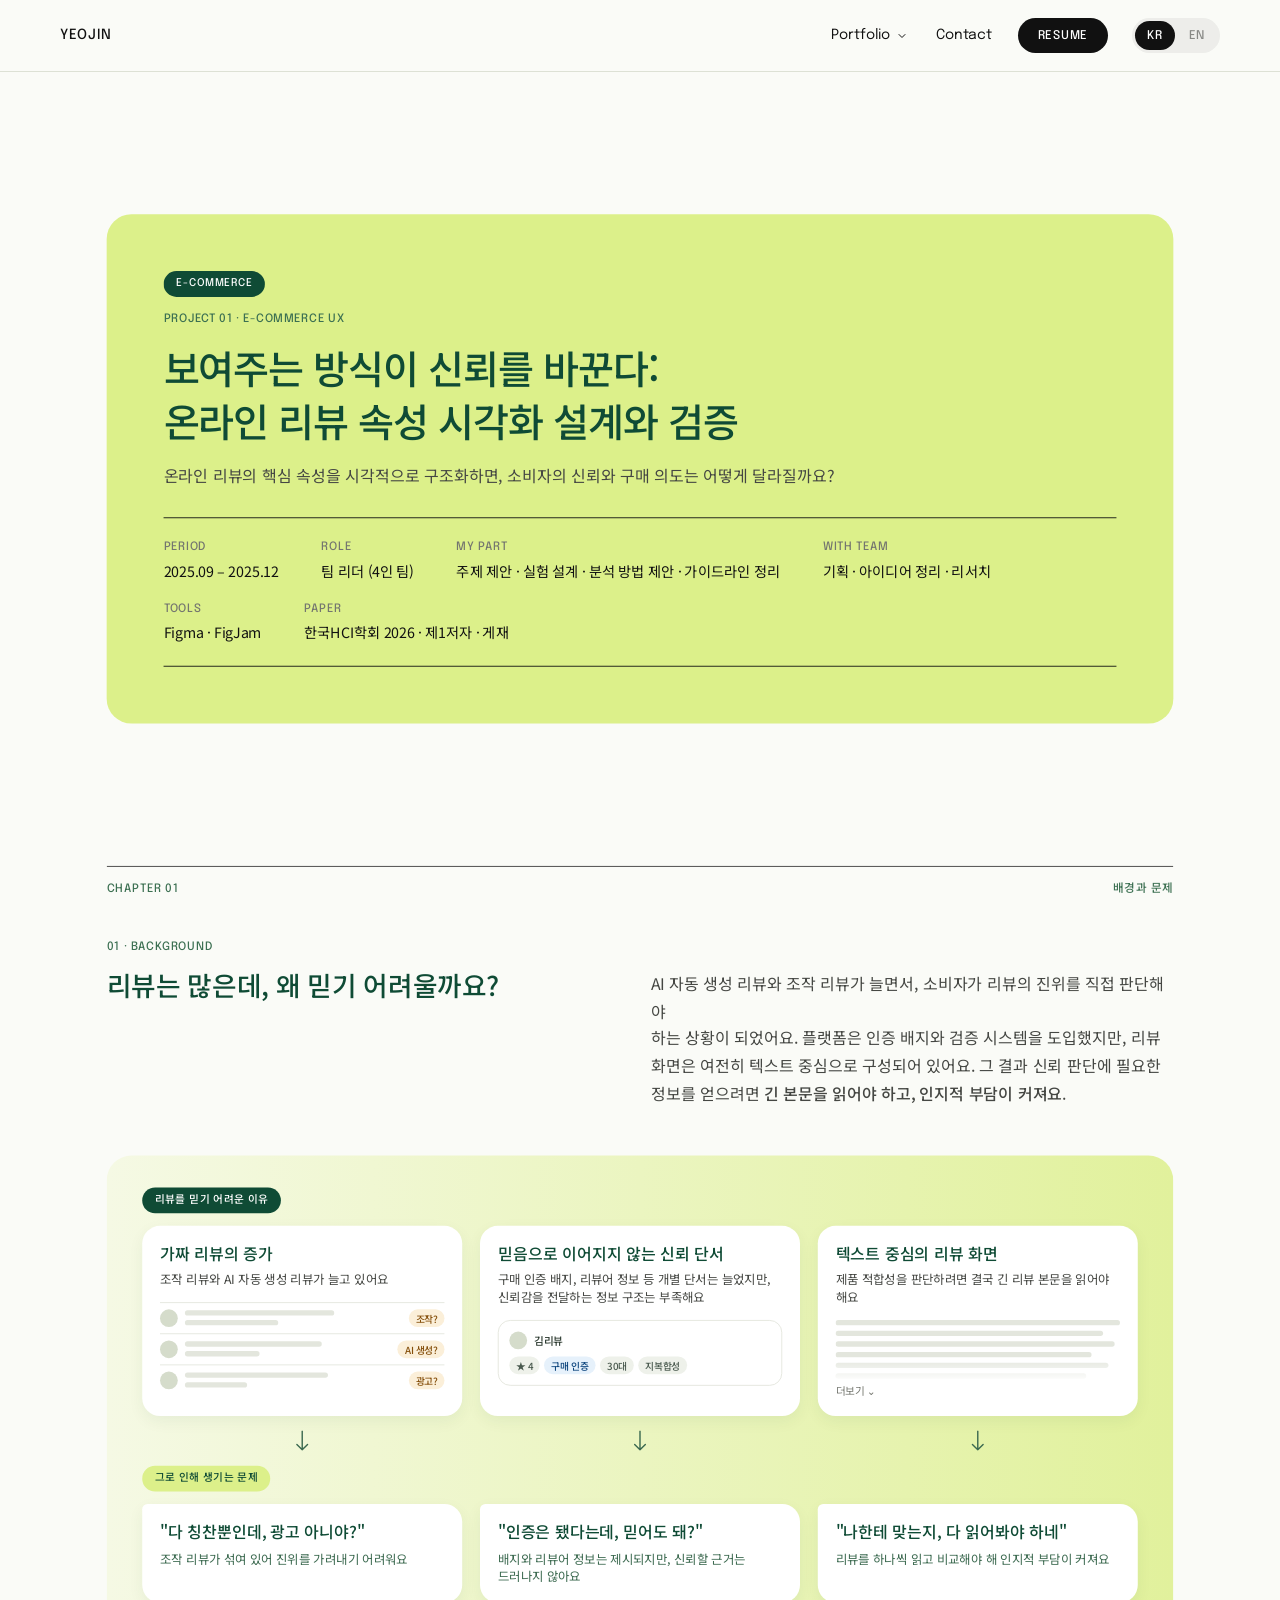
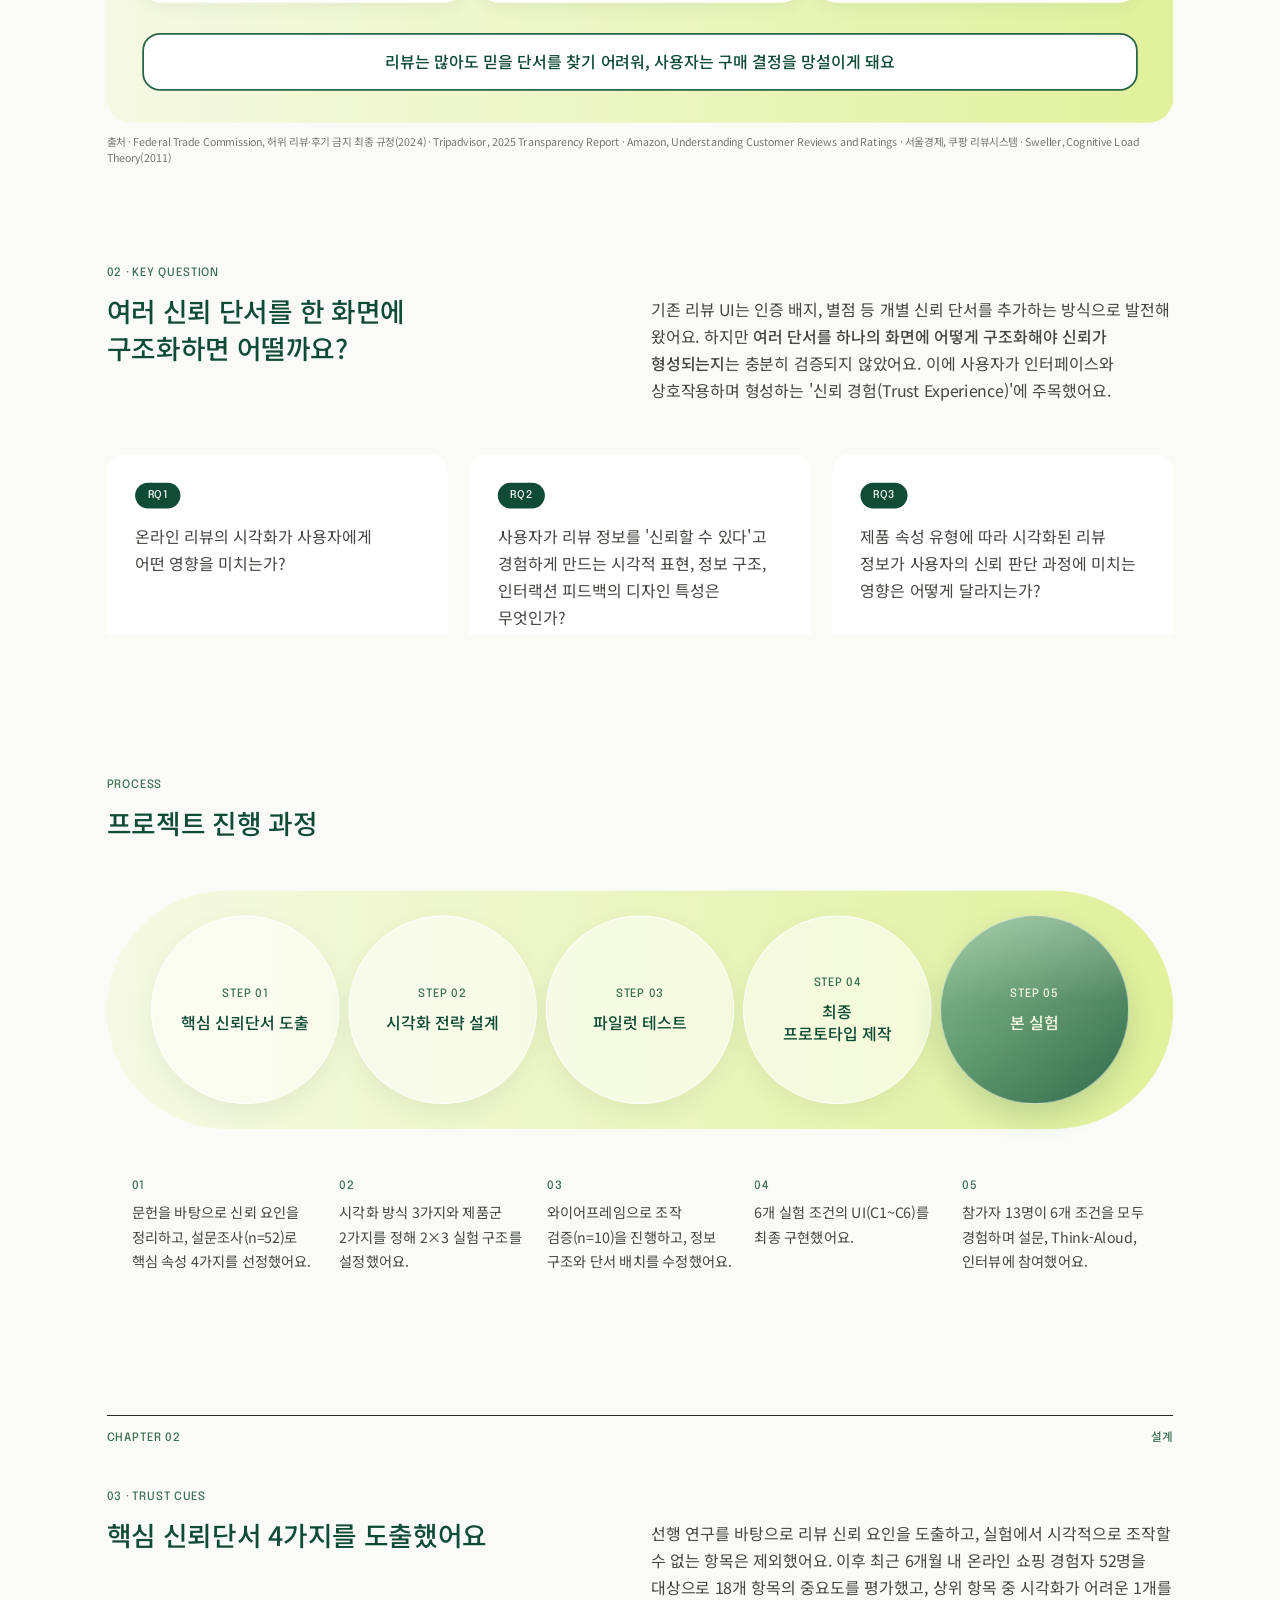
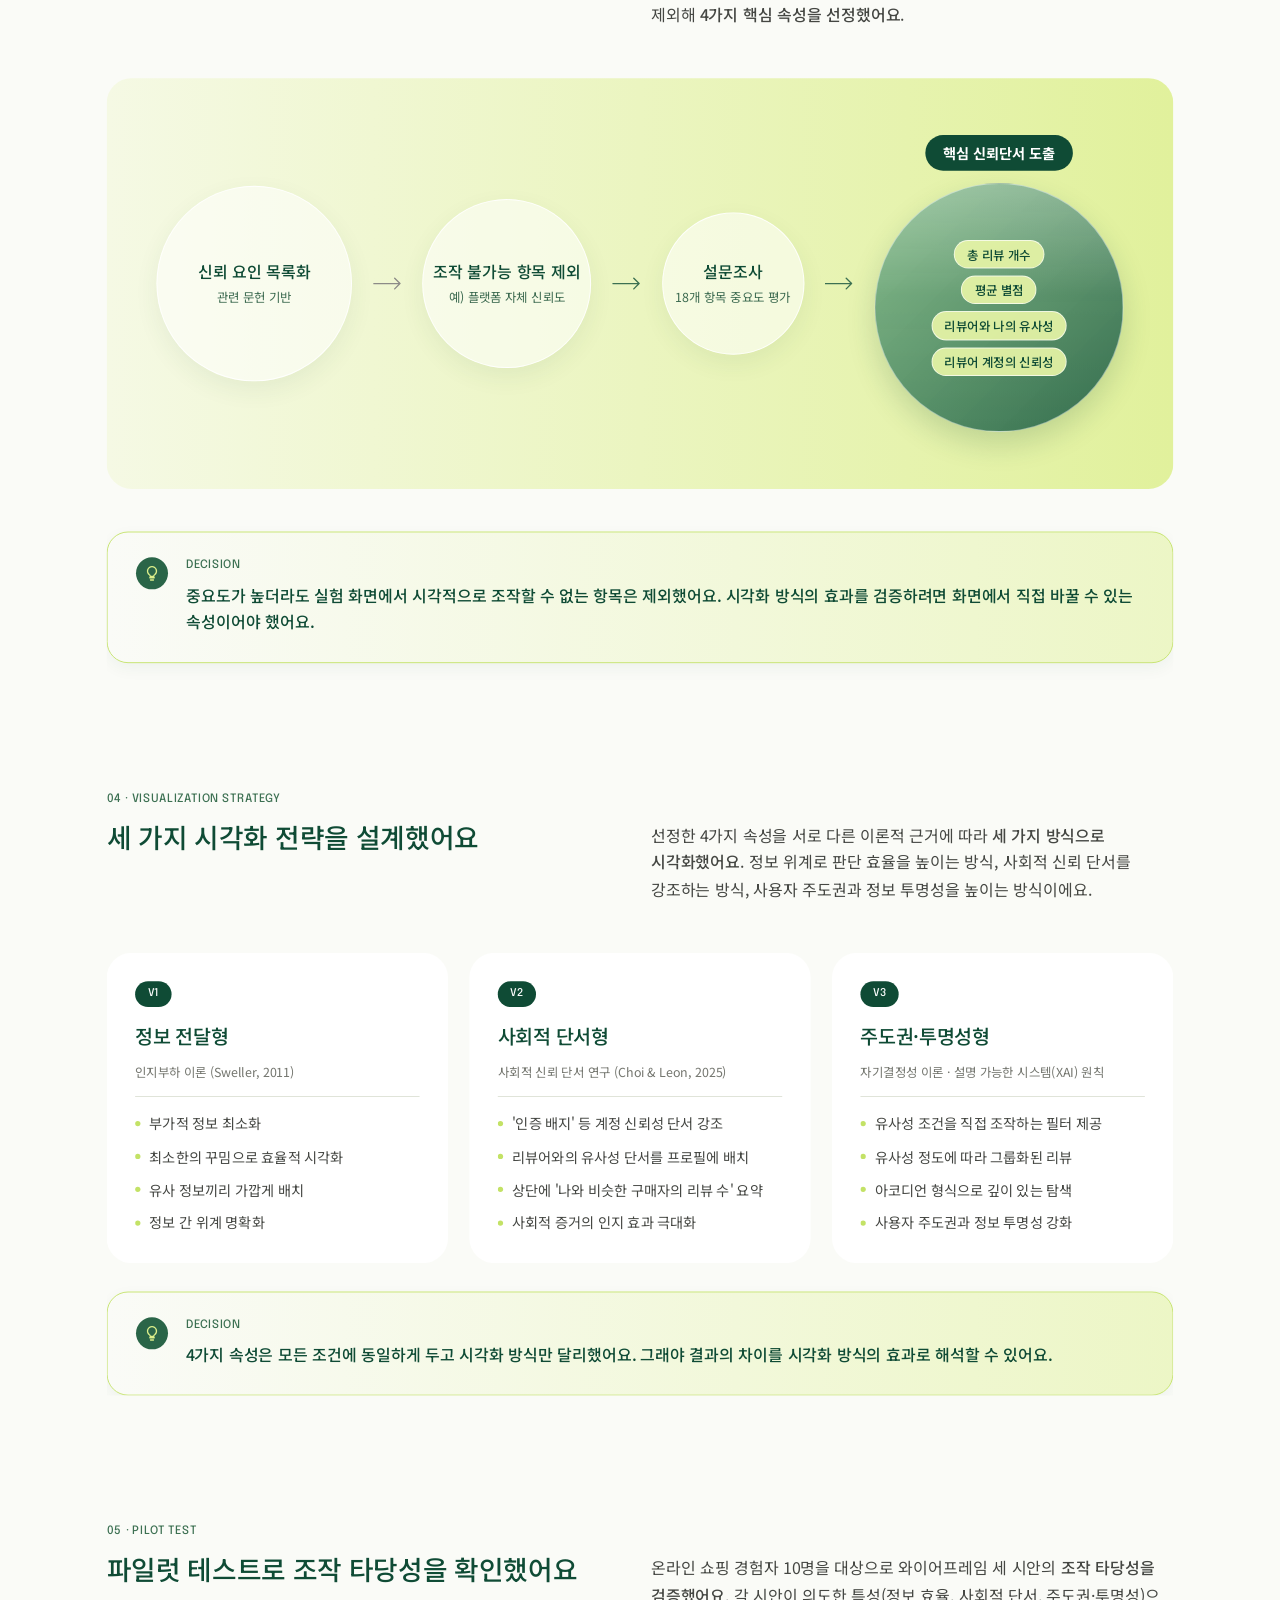
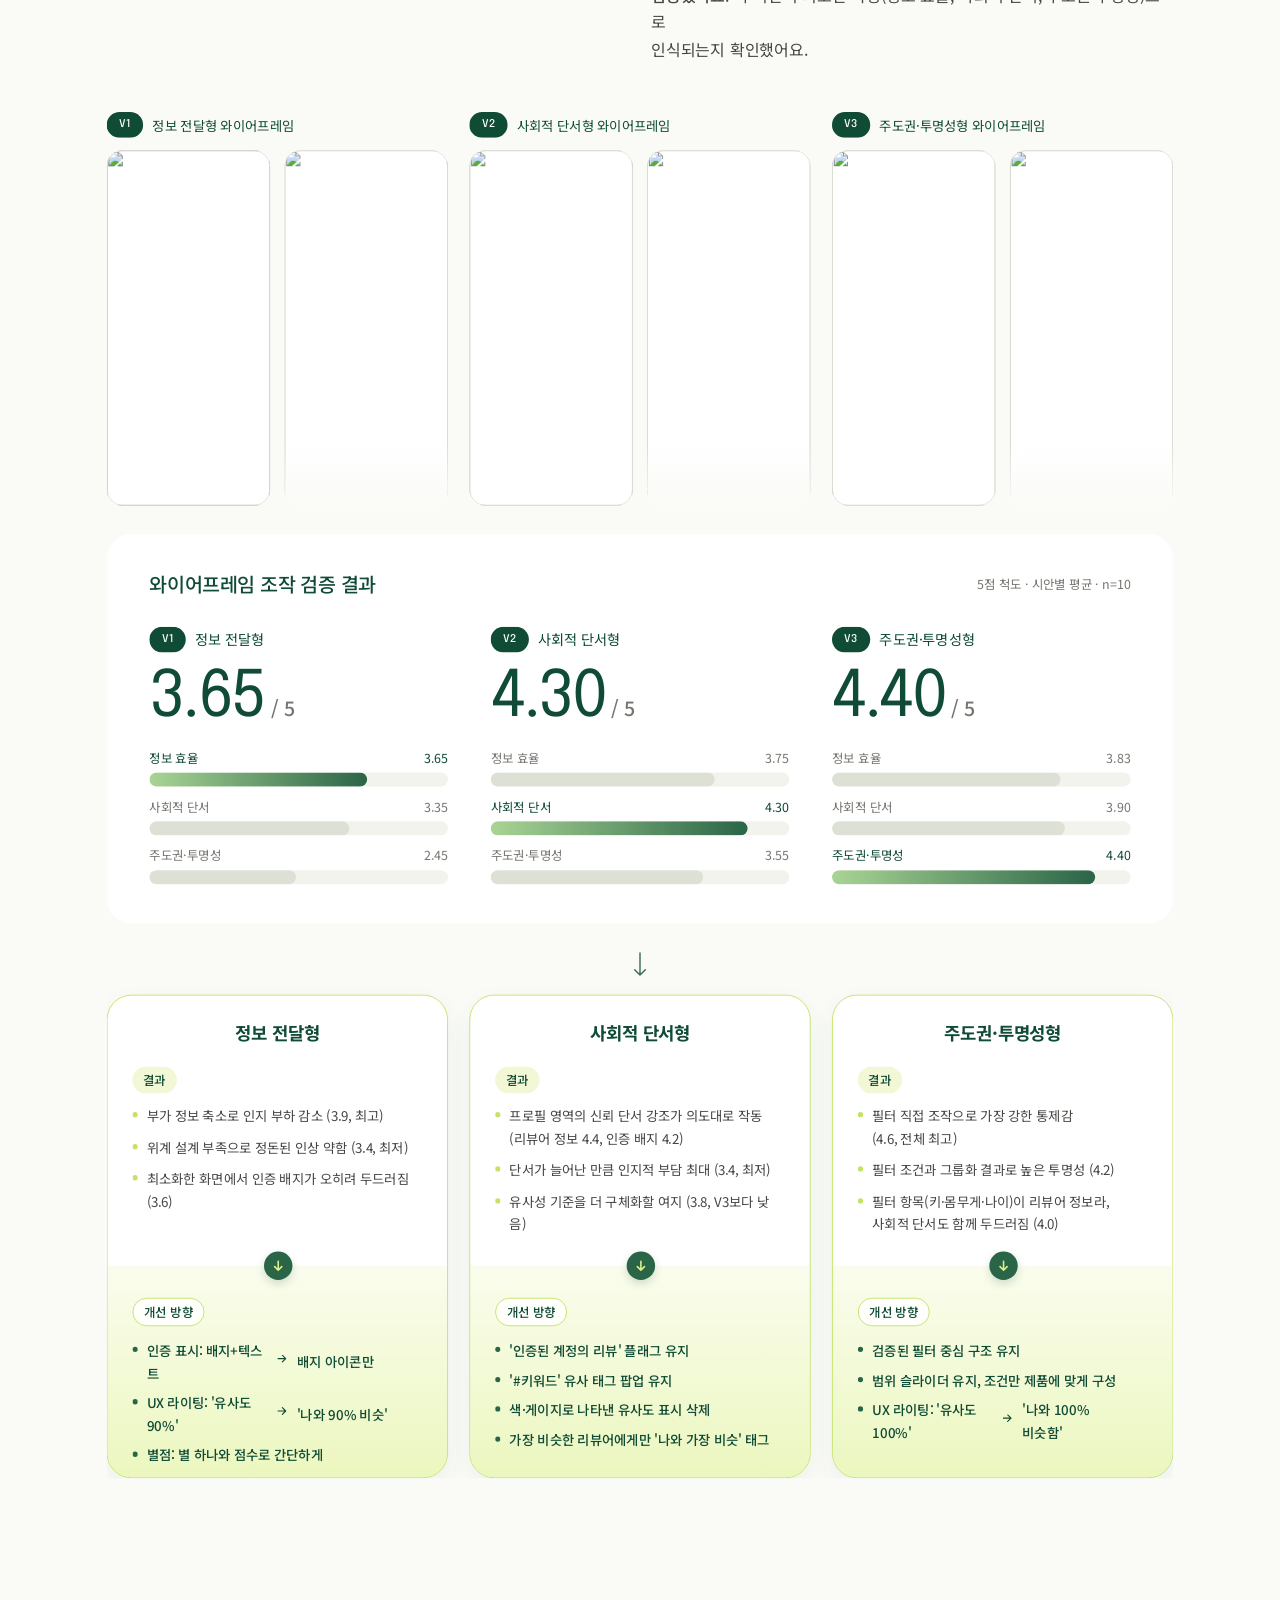
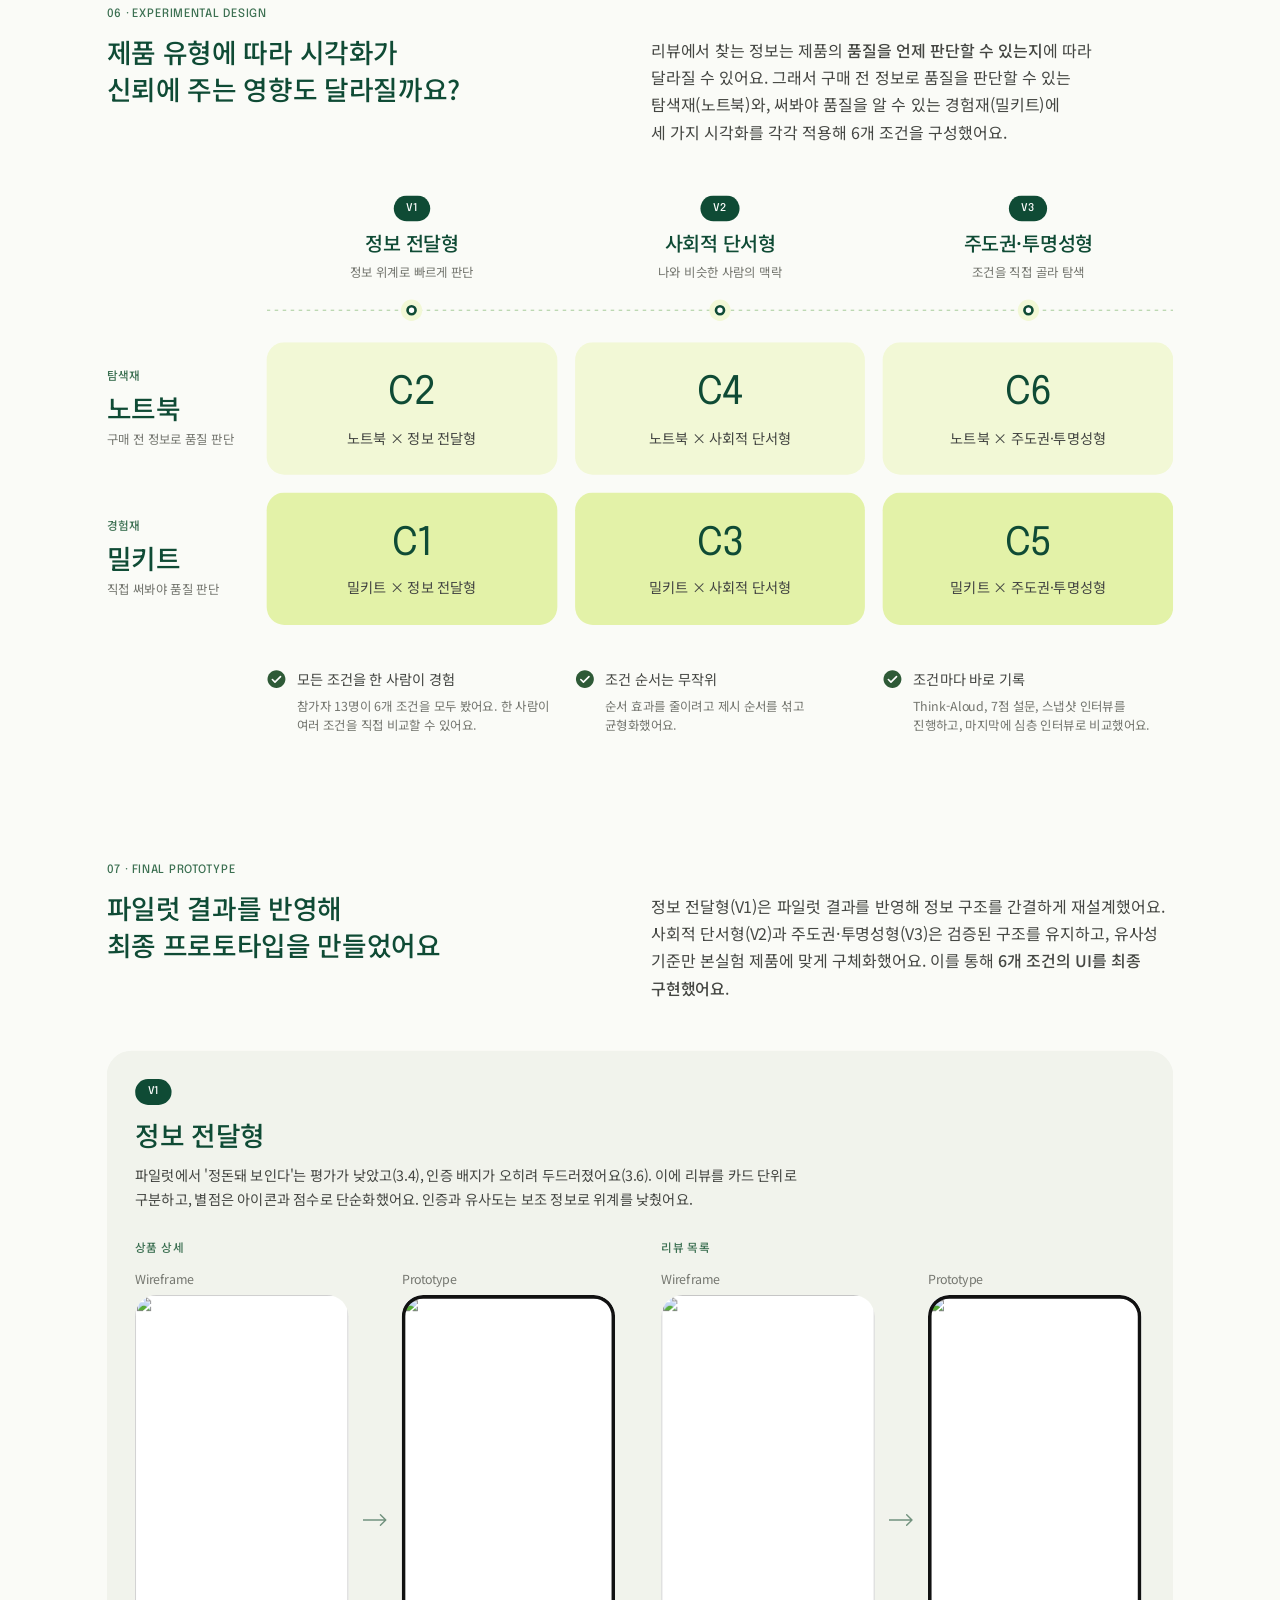
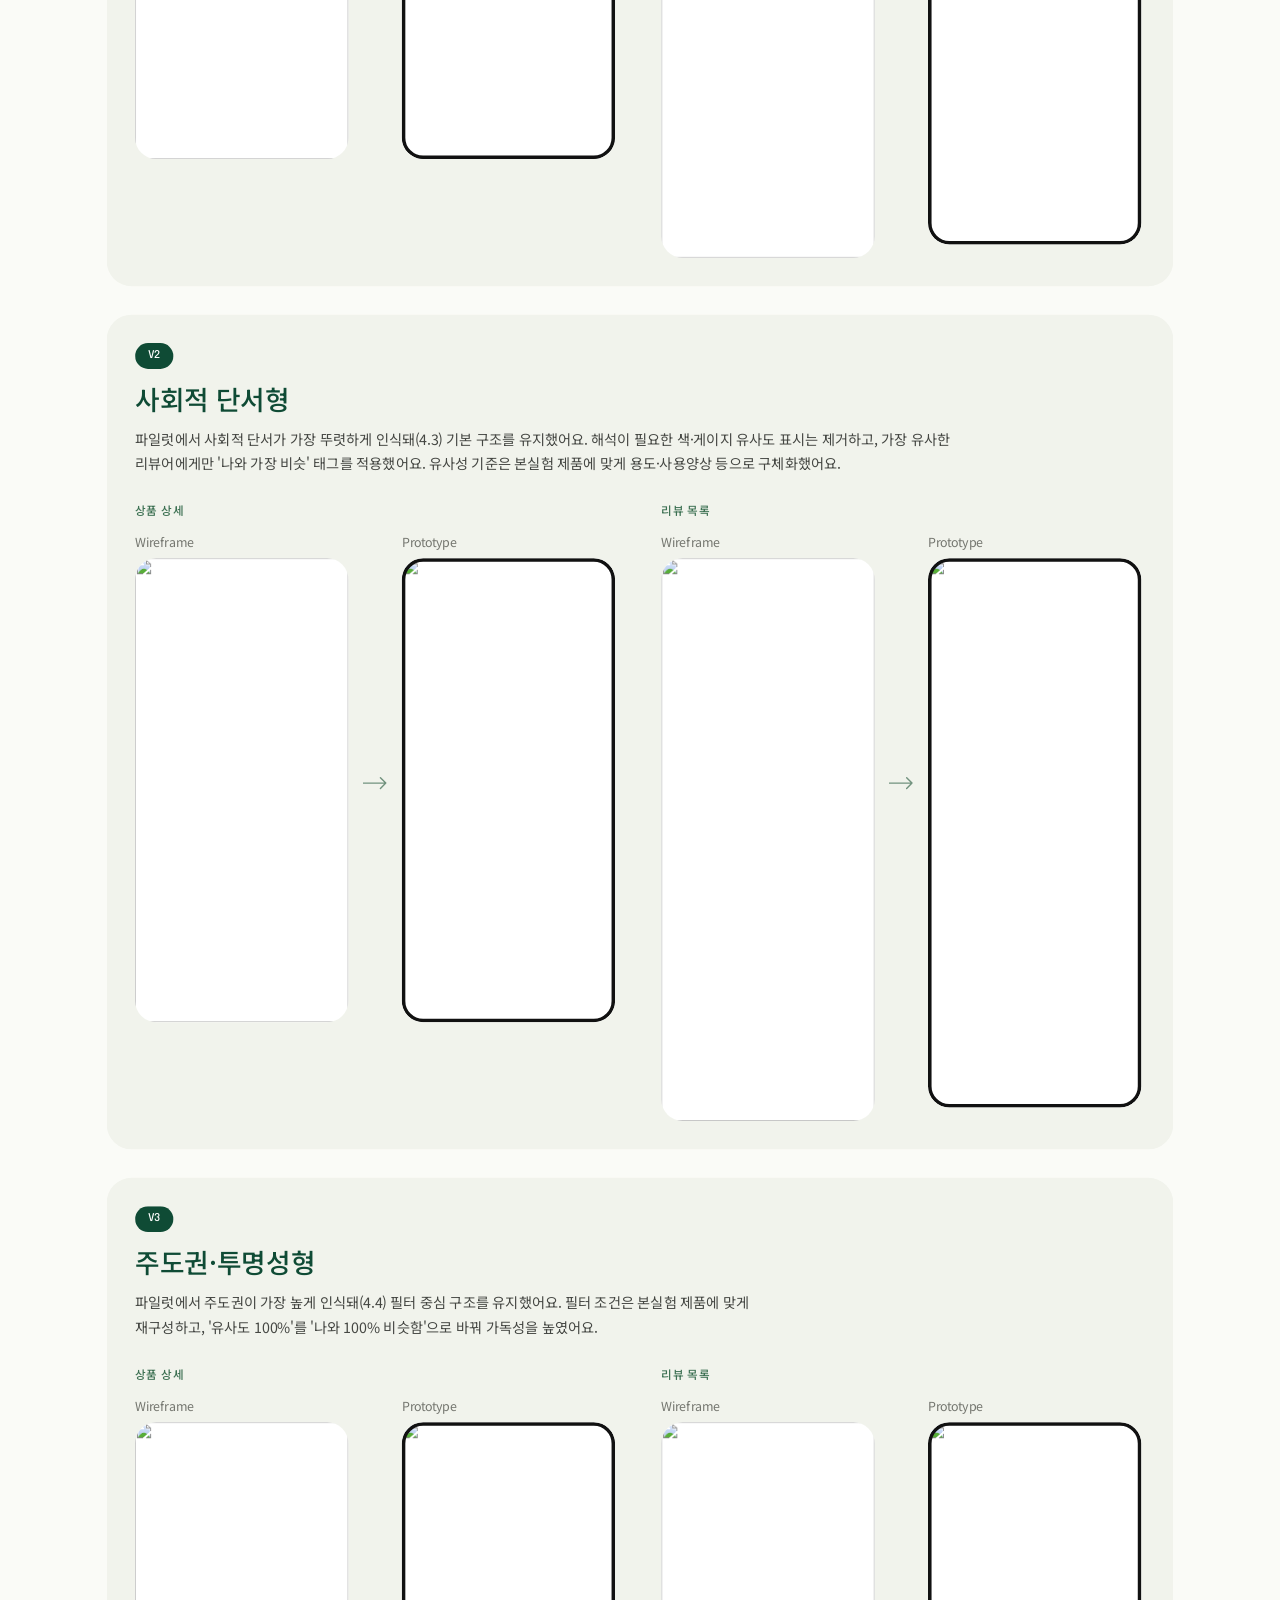
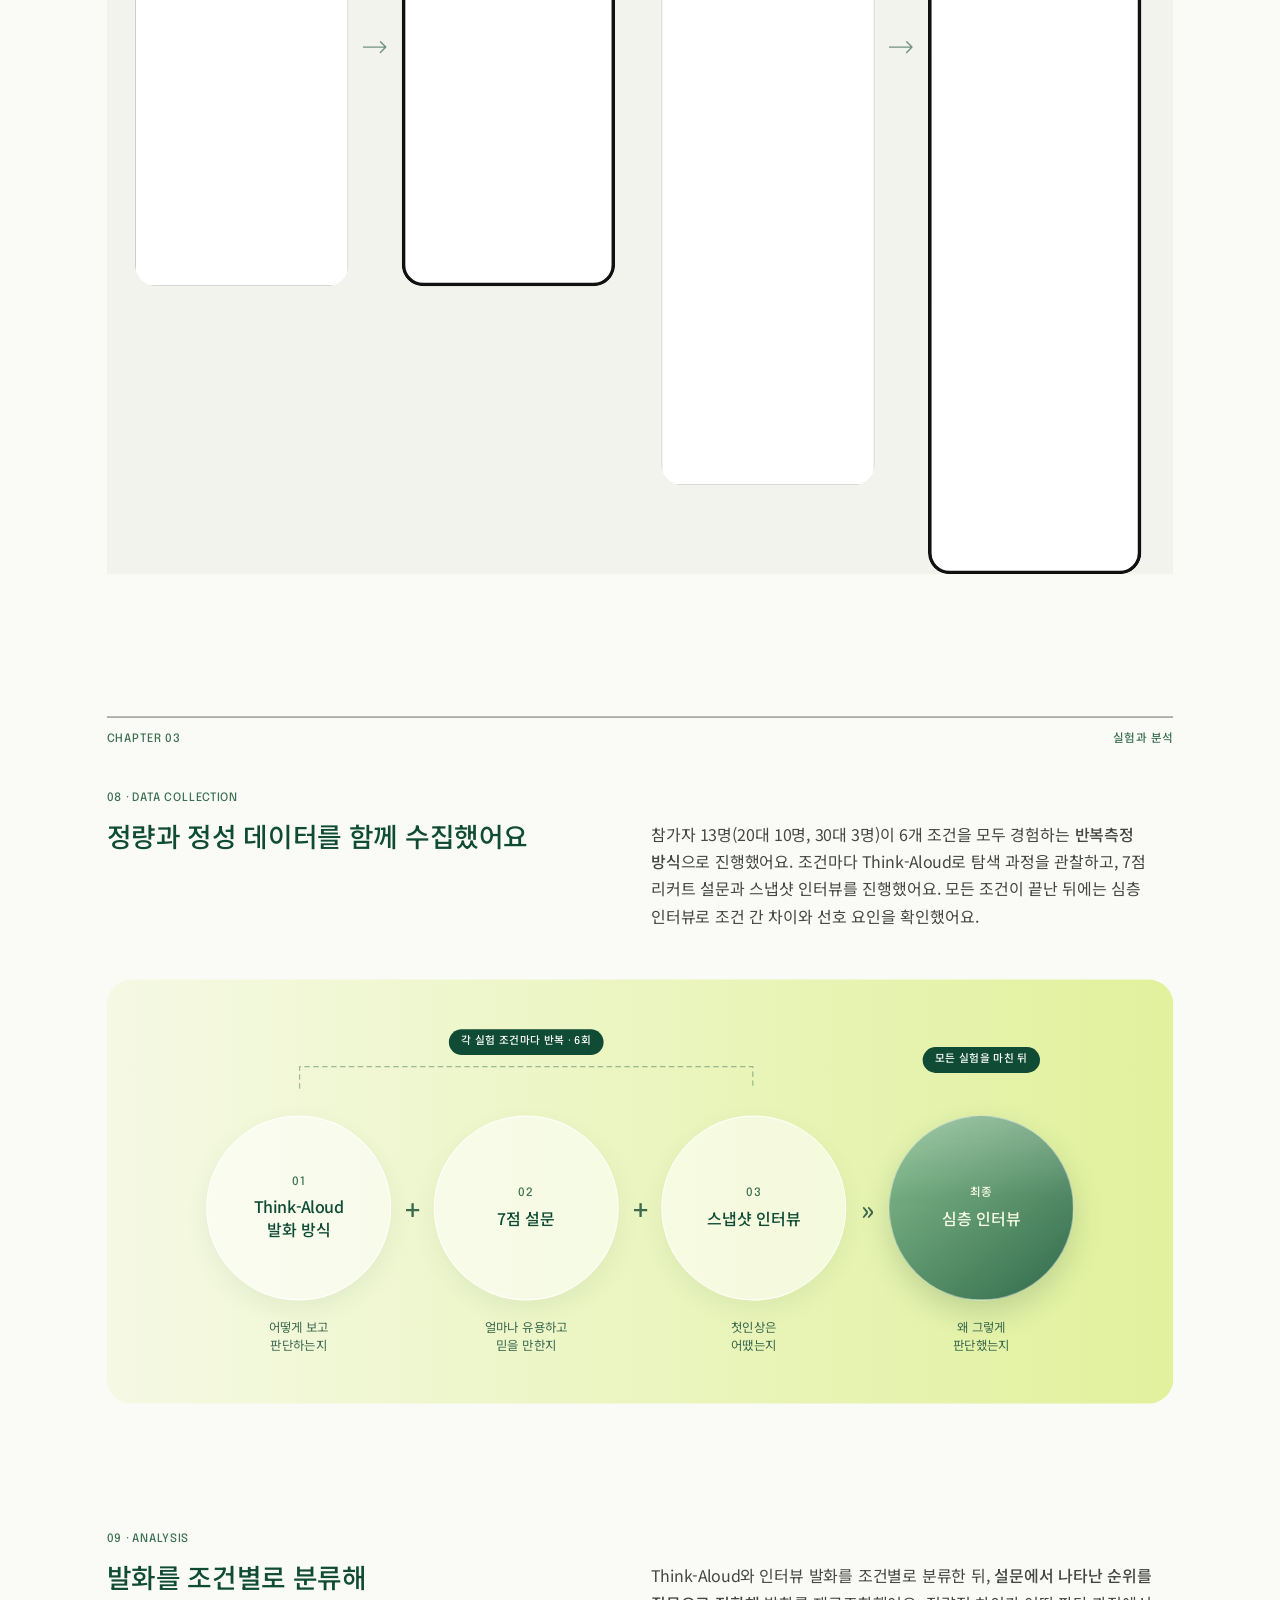
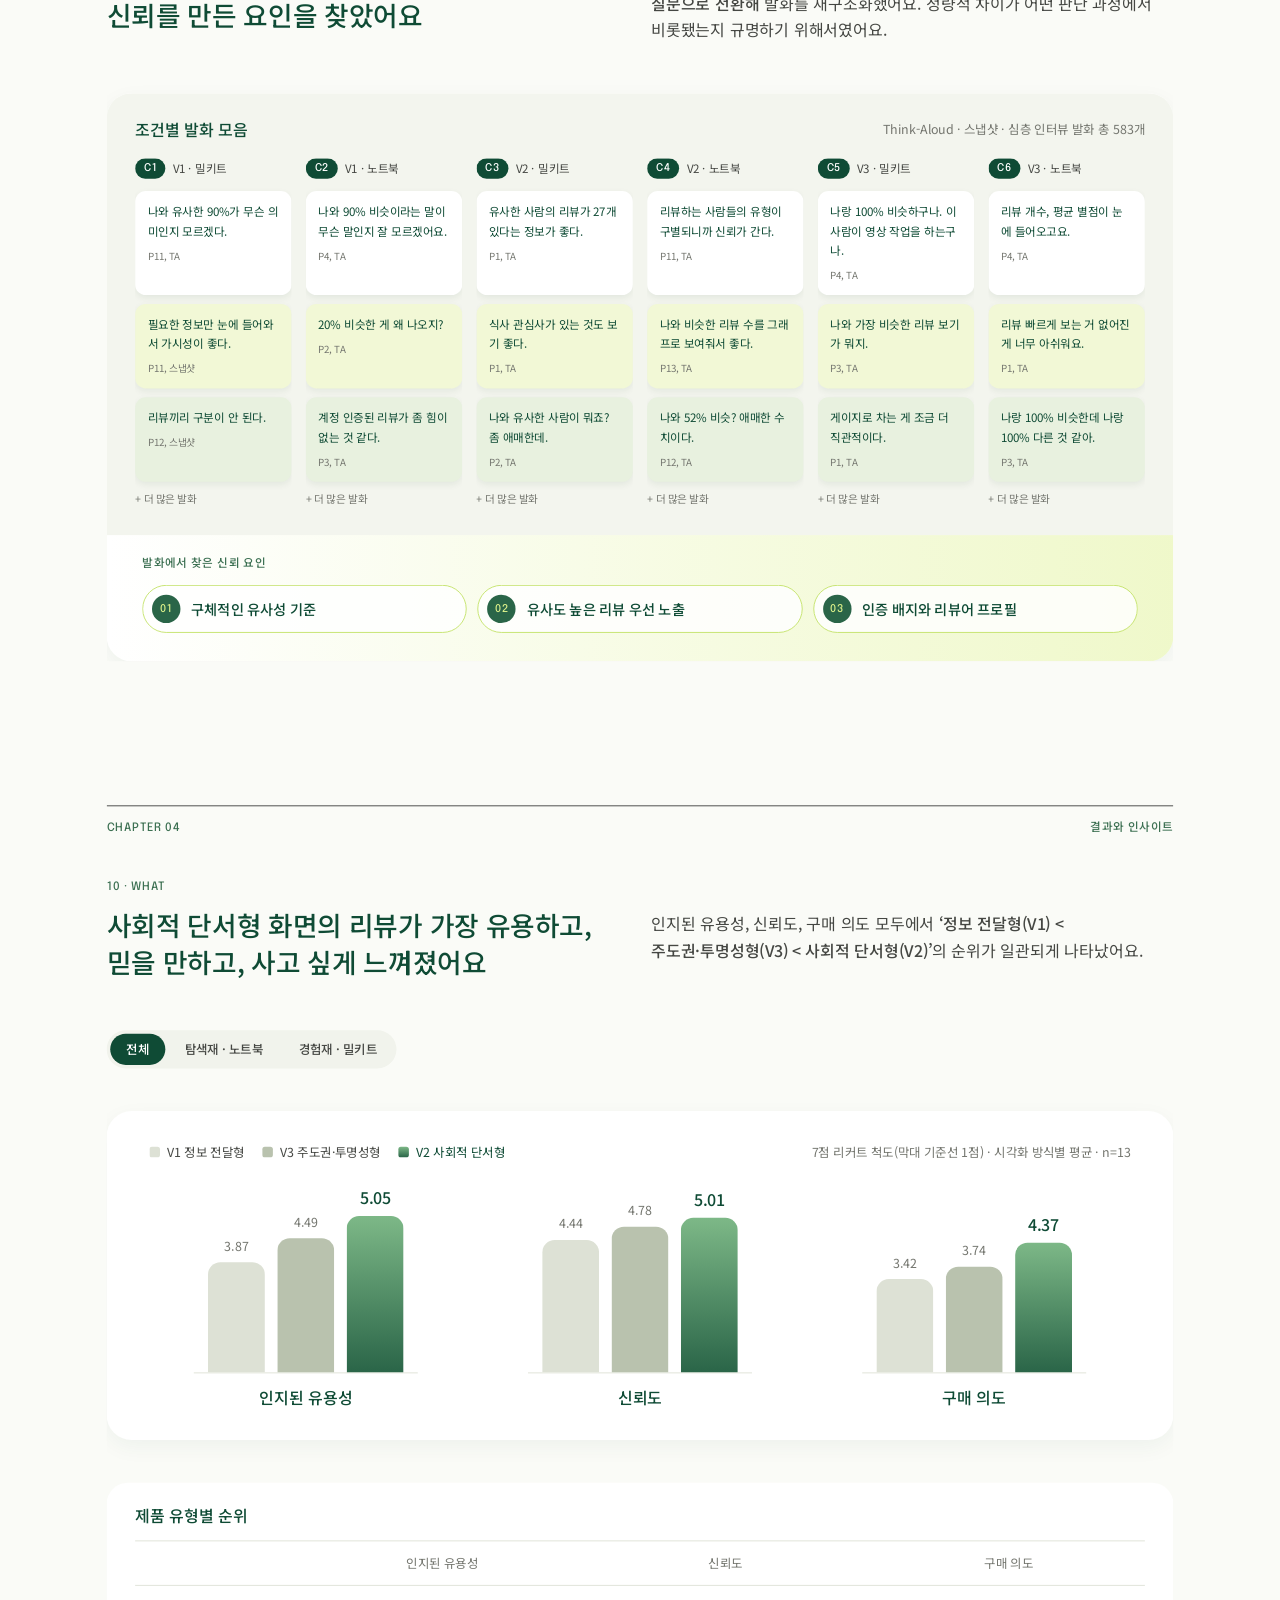
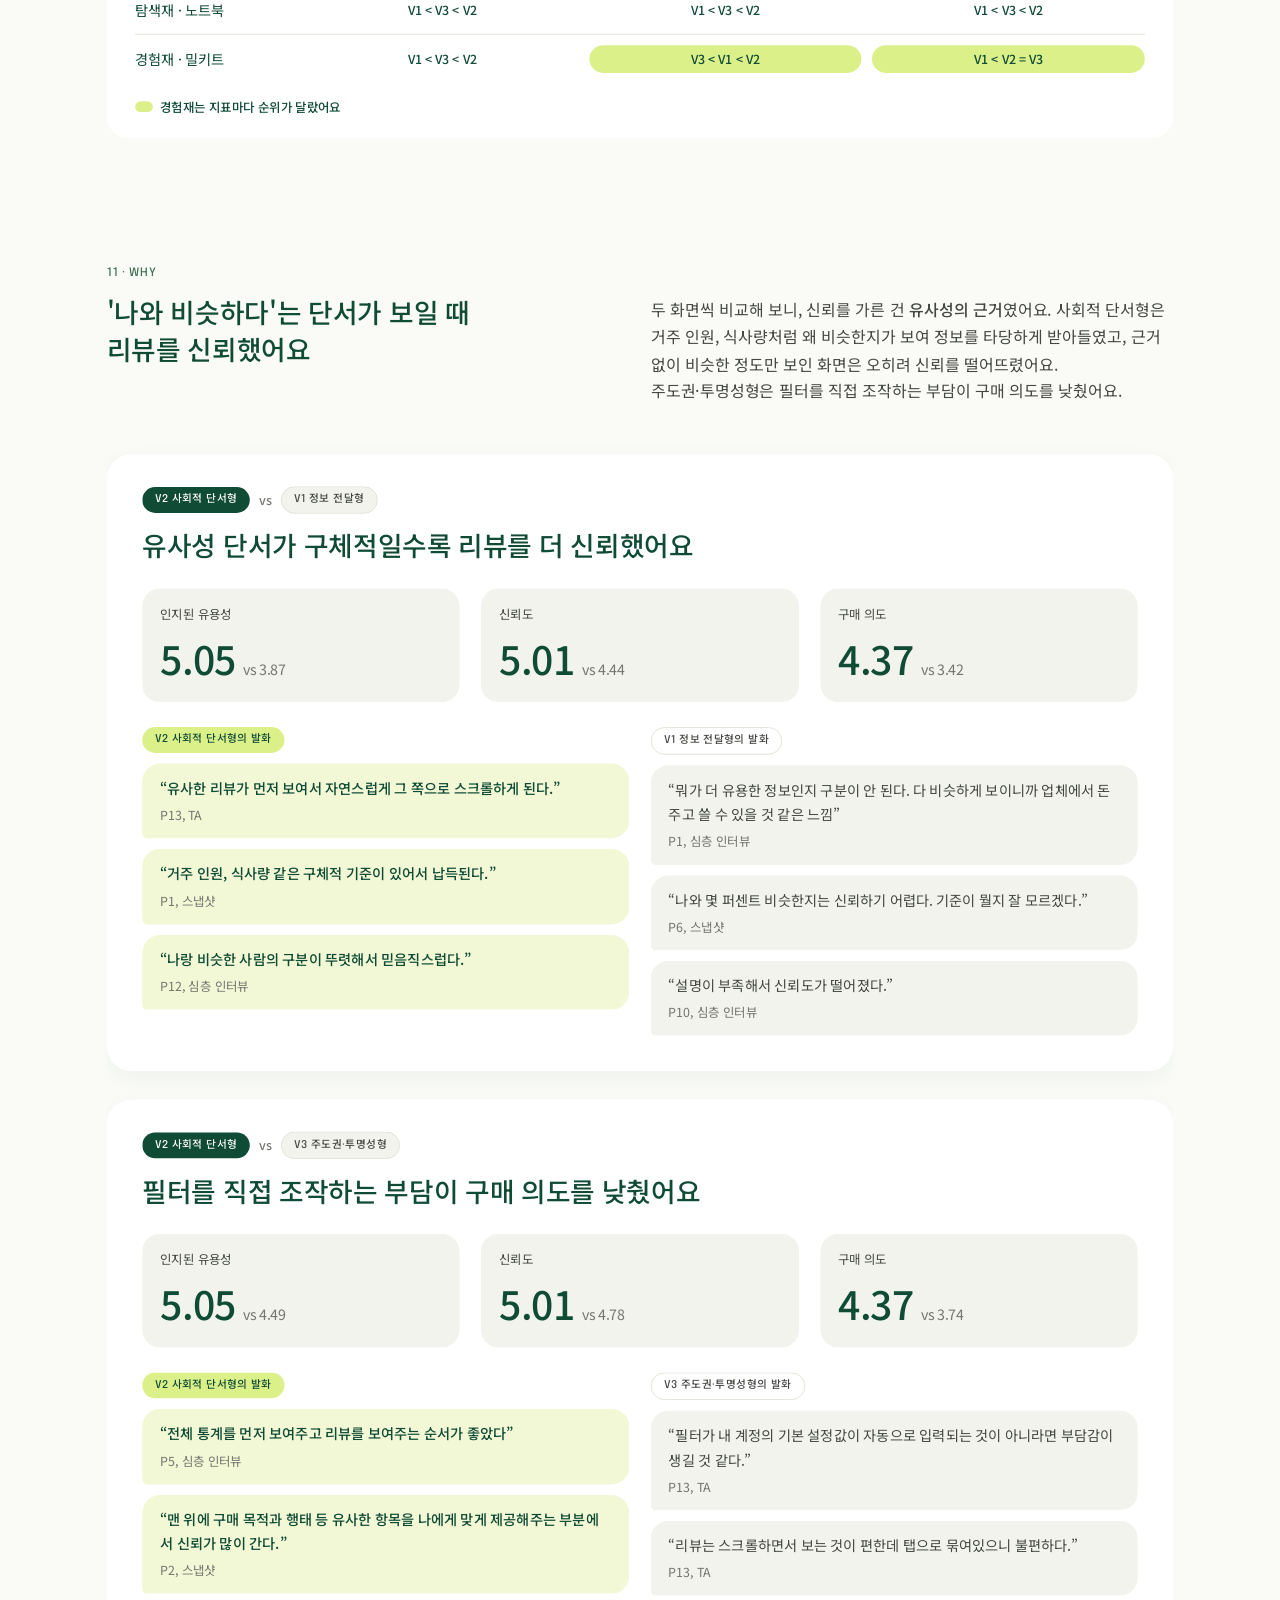
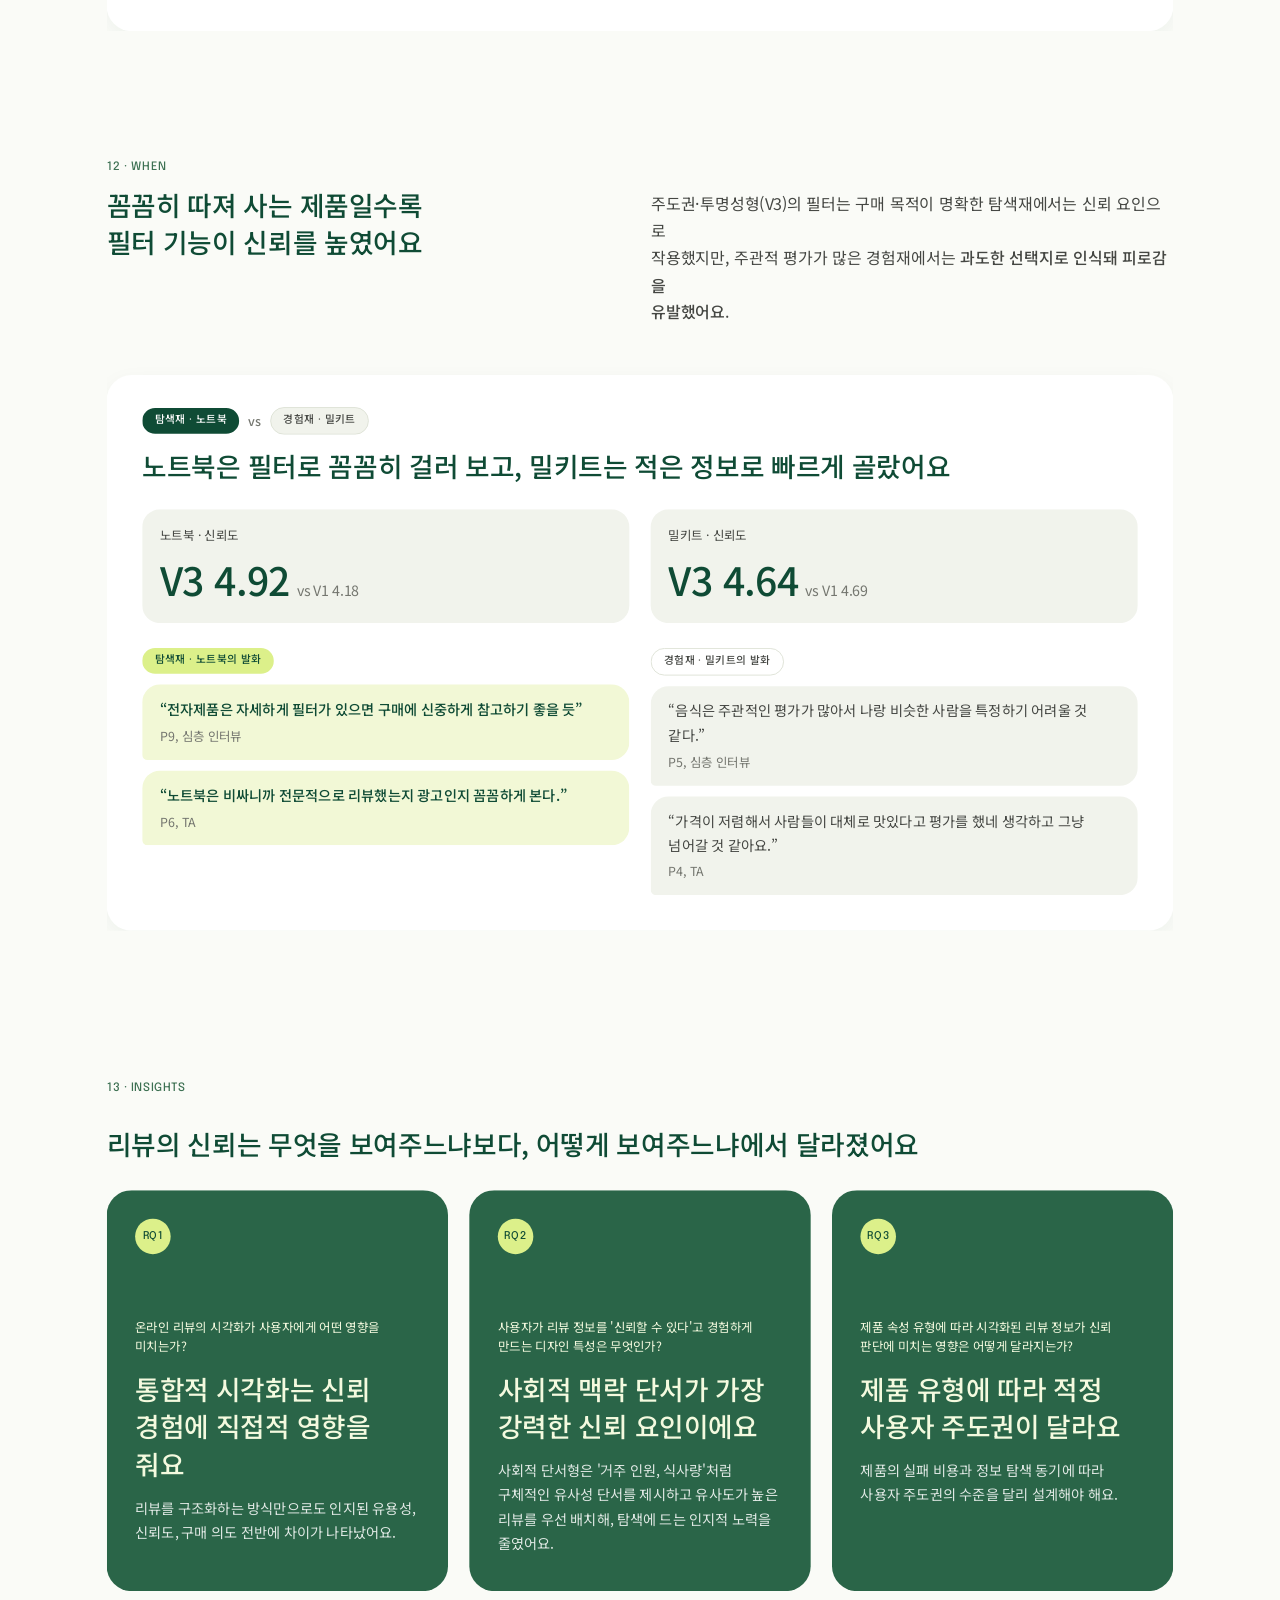
==== review.html @ 010750eb "Add files via upload" ====
<!DOCTYPE html>
<html lang="ko">
<head>
<meta charset="UTF-8">
<meta name="viewport" content="width=device-width, initial-scale=1, viewport-fit=cover">
<title>보여주는 방식이 신뢰를 바꾼다 — 정여진</title>
<meta name="description" content="온라인 리뷰 속성 시각화 설계와 검증. 한국HCI학회 2026 제1저자 게재.">
<link rel="preconnect" href="https://fonts.googleapis.com">
<link rel="preconnect" href="https://fonts.gstatic.com" crossorigin>
<link href="https://fonts.googleapis.com/css2?family=Epilogue:wght@400;500;600&family=Noto+Sans+KR:wght@400;500;700&display=swap" rel="stylesheet">
<link rel="stylesheet" href="assets/css/base.css?v=9">
<style>
/* page frame: 1440 × 20640 stage, centered, scaled down on narrow screens */
.rv-fit{position:relative;width:100%;height:20640px;overflow:hidden}
.rv-stage{position:absolute;top:0;left:50%;width:1440px;height:20640px;margin-left:-720px;transform-origin:top center;white-space:pre-line}
.rv-stage p{margin:0}
.rv-stage img{width:100%;height:100%;max-width:none;object-fit:cover}
.rv-page .site-footer{margin-top:0}
/* evidence chips */
.rv-stage [data-jump]{cursor:pointer;transition:transform .15s ease,box-shadow .15s ease}
.rv-stage [data-jump]:hover{transform:translateY(-1px);box-shadow:0 4px 12px rgba(15,74,51,.12)}
.rv-stage [data-jump]:focus-visible{outline:2px solid #0f4b35;outline-offset:3px}
.rv-stage .flash{animation:flash 1.6s ease;border-radius:12px}
/* ---- Figma export (unchanged; font-family:E → Epilogue) ---- */
.f0{flex:none;font-size:12px;font-family:Epilogue,"Noto Sans KR",sans-serif;font-weight:500;color:#ffffff;line-height:1;letter-spacing:0.7px}.f1{display:flex;padding:10px 14px 10px 14px;flex:none;background:#0f4b35;border-radius:999px}.f2{flex:none;font-size:13px;font-family:Epilogue,"Noto Sans KR",sans-serif;font-weight:500;color:#3c7052;line-height:1.4;letter-spacing:0.8px}.f3{align-self:stretch;font-size:44px;font-weight:500;color:#0f4b35;line-height:1.35;letter-spacing:-0.7px}.f4{width:792px;flex:none;font-size:18px;color:#454743}.f5{display:flex;flex-direction:column;gap:16px;align-self:stretch;overflow:hidden}.f6{flex:none;font-size:13px;font-family:Epilogue,"Noto Sans KR",sans-serif;font-weight:500;color:#74766f;line-height:1.4;letter-spacing:0.8px}.f7{flex:none}.f8{display:flex;flex-direction:column;gap:4px;flex:none}.f9{display:flex;gap:48px;flex-wrap:wrap;padding:24px 0px 24px 0px;align-self:stretch;border:1px solid #111111;overflow:hidden}.f10{display:flex;flex-direction:column;gap:32px;padding:64px;position:absolute;left:120px;top:160px;width:1200px;height:573px;background:#dcf08a;border-radius:28px;overflow:hidden}.f11{display:flex;justify-content:space-between;padding:16px 0px 0px 0px;align-self:stretch;border:1px solid #111111;overflow:hidden}.f12{align-self:stretch;font-size:30px;font-weight:500;color:#0f4b35;line-height:1.4;letter-spacing:-0.3px}.f13{display:flex;flex-direction:column;gap:12px;width:588px;flex:none}.f14{align-self:stretch;font-size:18px;color:#454743}.f15{display:flex;flex-direction:column;padding:34px 0px 0px 0px;width:588px;flex:none;overflow:hidden}.f16{display:flex;gap:24px;padding:0px 0px 8px 0px;align-self:stretch;overflow:hidden}.f17{flex:none;font-size:18px;font-weight:500;color:#0f4b35;line-height:1.4}.f18{align-self:stretch;font-size:14px;color:#454743;line-height:1.45}.f19{width:20px;flex:none;height:20px;background:#d5dccb;border-radius:50%}.f20{width:168px;flex:none;height:6px;background:#e3e6dd;border-radius:3px}.f21{width:105px;flex:none;height:6px;background:#e3e6dd;border-radius:3px}.f22{display:flex;flex-direction:column;gap:5px;flex:1 1 0;min-width:0}.f23{flex:none;font-size:11px;font-weight:500;color:#854f0b;line-height:1.3}.f24{display:flex;padding:6px 8px 6px 8px;flex:none;background:#fbefd9;border-radius:999px}.f25{display:flex;gap:8px;align-items:center;padding:7px 0px 7px 0px;align-self:stretch;border:1px solid #e3e6dd}.f26{width:154px;flex:none;height:6px;background:#e3e6dd;border-radius:3px}.f27{width:84px;flex:none;height:6px;background:#e3e6dd;border-radius:3px}.f28{width:161px;flex:none;height:6px;background:#e3e6dd;border-radius:3px}.f29{width:70px;flex:none;height:6px;background:#e3e6dd;border-radius:3px}.f30{display:flex;flex-direction:column;padding:10px 0px 0px 0px;align-self:stretch}.f31{display:flex;flex-direction:column;gap:6px;padding:18px 20px 20px 20px;flex:1 1 0;min-width:0;align-self:stretch;background:#ffffff;border-radius:20px;box-shadow:0px 6px 18px 0px rgba(15,74,51,0.06)}.f32{flex:none;font-size:12px;font-weight:500;color:#2c3a30;line-height:1.3}.f33{display:flex;flex:1 1 0;min-width:0;height:1px}.f34{display:flex;gap:8px;align-items:center;align-self:stretch}.f35{flex:none;font-size:11px;font-weight:500;color:#4a5a4f;line-height:1.3}.f36{display:flex;padding:6px 8px 6px 8px;flex:none;background:#eef1ea;border-radius:999px}.f37{flex:none;font-size:11px;font-weight:500;color:#0c447c;line-height:1.3}.f38{display:flex;padding:6px 8px 6px 8px;flex:none;background:#e6f1fb;border-radius:999px}.f39{display:flex;gap:5px;flex-wrap:wrap;align-self:stretch}.f40{display:flex;flex-direction:column;gap:8px;padding:12px;align-self:stretch;border:1px solid #e3e6dd;border-radius:14px}.f41{position:absolute;left:0px;top:0px;width:320px;height:6px;background:#e3e6dd;border-radius:3px}.f42{position:absolute;left:0px;top:12px;width:301px;height:6px;background:#e3e6dd;border-radius:3px}.f43{position:absolute;left:0px;top:24px;width:314px;height:6px;background:#e3e6dd;border-radius:3px}.f44{position:absolute;left:0px;top:36px;width:288px;height:6px;background:#e3e6dd;border-radius:3px}.f45{position:absolute;left:0px;top:48px;width:307px;height:6px;background:#e3e6dd;border-radius:3px}.f46{position:absolute;left:0px;top:60px;width:282px;height:6px;background:#e3e6dd;border-radius:3px}.f47{position:absolute;left:0px;top:42px;width:320px;height:28px;background:linear-gradient(0deg,#ffffff 0%,#ffffff 100%)}.f48{position:relative;align-self:stretch;height:70px;overflow:hidden}.f49{flex:none;font-size:12px;color:#74766f;line-height:1.5}.f50{display:flex;gap:20px;align-self:stretch}.f51{position:absolute;left:2px;top:1px;width:12px;height:21px;border:2px solid #3c6a50}.f52{position:relative;width:16px;flex:none;height:24px;overflow:hidden}.f53{display:flex;justify-content:center;padding:2px 0px 2px 0px;flex:1 1 0;min-width:0}.f54{flex:none;font-size:12px;font-family:Epilogue,"Noto Sans KR",sans-serif;font-weight:500;color:#0f4b35;line-height:1;letter-spacing:0.7px}.f55{display:flex;padding:10px 14px 10px 14px;flex:none;background:#dcf08a;border-radius:999px}.f56{align-self:stretch;font-size:18px;font-weight:500;color:#0f4b35;line-height:1.4}.f57{align-self:stretch;font-size:14px;color:#3c6a50;line-height:1.45}.f58{display:flex;flex-direction:column;gap:8px;padding:18px 20px 20px 20px;flex:1 1 0;min-width:0;height:111px;background:#ffffff;border-radius:6px 20px 20px 20px;box-shadow:0px 6px 18px 0px rgba(15,74,51,0.06)}.f59{display:flex;flex-direction:column;width:10px;flex:none;height:6px}.f60{flex:none;font-size:18px;font-weight:500;color:#0f4b35;line-height:1.4;text-align:center}.f61{display:flex;justify-content:center;padding:18px 24px 18px 24px;align-self:stretch;background:#ffffff;border:2px solid #2a6548;border-radius:20px}.f62{display:flex;flex-direction:column;gap:14px;padding:36px 40px 36px 40px;align-self:stretch;background:linear-gradient(90deg,#f5f9e4 0%,#e1f19c 100%);border-radius:28px}.f63{align-self:stretch;font-size:12px;color:#74766f;line-height:1.5}.f64{display:flex;flex-direction:column;gap:12px;align-self:stretch}.f65{display:flex;gap:24px;padding:0px 0px 24px 0px;align-self:stretch;overflow:hidden}.f66{display:flex;flex-direction:column;gap:16px;padding:32px;flex:1 1 0;min-width:0;align-self:stretch;background:#ffffff;border-radius:20px;overflow:hidden}.f67{display:flex;gap:24px;align-self:stretch;overflow:hidden}.f68{display:flex;flex-direction:column;gap:32px;padding:64px 0px 0px 0px;align-self:stretch;overflow:hidden}.f69{display:flex;flex-direction:column;gap:48px;position:absolute;left:120px;top:893px;width:1200px;height:1540px;overflow:hidden}.f70{display:flex;flex-direction:column;gap:10px;justify-content:center;align-items:center;width:212px;flex:none;height:212px;background:rgba(255,255,255,0.55);border:1px solid rgba(255,255,255,0.95);border-radius:999px;box-shadow:0px 10px 28px 0px rgba(46,89,56,0.07);overflow:hidden}.f71{flex:none;font-size:13px;font-family:Epilogue,"Noto Sans KR",sans-serif;font-weight:500;color:#f4fadf;line-height:1.4;letter-spacing:0.8px}.f72{flex:none;font-size:18px;font-weight:500;color:#f4fadf;line-height:1.4}.f73{display:flex;flex-direction:column;gap:10px;justify-content:center;align-items:center;width:212px;flex:none;height:212px;background:linear-gradient(0deg,#ffffff 0%,#ffffff 45%,#ffffff 100%);border:1px solid rgba(255,255,255,0.45);border-radius:999px;box-shadow:0px 14px 32px 0px rgba(23,77,51,0.18);overflow:hidden}.f74{display:flex;gap:10px;justify-content:center;align-items:center;padding:28px;align-self:stretch;background:linear-gradient(90deg,#f5f9e4 0%,#e1f19c 100%);border-radius:999px}.f75{align-self:stretch;color:#454743}.f76{display:flex;flex-direction:column;gap:6px;flex:1 1 0;min-width:0;overflow:hidden}.f77{display:flex;gap:24px;padding:0px 28px 0px 28px;align-self:stretch;overflow:hidden}.f78{display:flex;flex-direction:column;gap:56px;position:absolute;left:120px;top:2593px;width:1200px;height:558px;overflow:hidden}.f79{flex:none;font-size:14px;color:#3c6a50;line-height:1.45;text-align:center}.f80{display:flex;flex-direction:column;gap:6px;justify-content:center;align-items:center;width:220px;flex:none;height:220px;background:rgba(255,255,255,0.55);border:1px solid rgba(255,255,255,0.95);border-radius:999px;box-shadow:0px 10px 28px 0px rgba(46,89,56,0.07);overflow:hidden}.f81{position:absolute;left:0px;top:2px;width:30px;height:12px;border:2px solid #8c8b87}.f82{position:relative;width:32px;flex:none;height:16px;overflow:hidden}.f83{display:flex;flex-direction:column;gap:6px;justify-content:center;align-items:center;width:190px;flex:none;height:190px;background:rgba(255,255,255,0.55);border:1px solid rgba(255,255,255,0.95);border-radius:999px;box-shadow:0px 10px 28px 0px rgba(46,89,56,0.07);overflow:hidden}.f84{position:absolute;left:0px;top:2px;width:30px;height:12px;border:2px solid #3c7052}.f85{display:flex;flex-direction:column;gap:6px;justify-content:center;align-items:center;width:160px;flex:none;height:160px;background:rgba(255,255,255,0.55);border:1px solid rgba(255,255,255,0.95);border-radius:999px;box-shadow:0px 10px 28px 0px rgba(46,89,56,0.07);overflow:hidden}.f86{flex:none;font-weight:700;color:#ffffff;line-height:1.3}.f87{display:flex;padding:10px 20px 10px 20px;flex:none;background:#0f4b35;border-radius:999px}.f88{flex:none;font-size:14px;font-weight:500;color:#0f4b35;line-height:1.3}.f89{display:flex;padding:6px 14px 6px 14px;flex:none;background:rgba(230,245,166,0.92);border:1px solid rgba(255,255,255,0.7);border-radius:999px;overflow:hidden}.f90{display:flex;flex-direction:column;gap:8px;justify-content:center;align-items:center;width:280px;flex:none;height:280px;background:linear-gradient(0deg,#ffffff 0%,#ffffff 45%,#ffffff 100%);border:1px solid rgba(255,255,255,0.45);border-radius:999px;box-shadow:0px 14px 32px 0px rgba(23,77,51,0.18);overflow:hidden}.f91{display:flex;flex-direction:column;gap:14px;align-items:center;flex:none}.f92{display:flex;justify-content:space-between;align-items:center;padding:64px 56px 64px 56px;align-self:stretch;background:linear-gradient(90deg,#f5f9e4 0%,#e1f19c 100%);border-radius:28px}.f93{position:absolute;left:5px;top:2px;width:10px;height:15px;border:1px solid #dcf08a}.f94{position:relative;position:absolute;left:8px;top:8px;width:20px;height:20px;overflow:hidden}.f95{position:relative;width:36px;flex:none;height:36px;background:#2a6548;border-radius:18px;overflow:hidden}.f96{align-self:stretch;font-size:18px;font-weight:500;color:#0f4b35}.f97{display:flex;flex-direction:column;gap:8px;flex:1 1 0;min-width:0;overflow:hidden}.f98{display:flex;gap:20px;padding:28px 40px 30px 32px;align-self:stretch;background:linear-gradient(90deg,#dcf08a 0%,#dcf08a 100%);border:1px solid #c3e266;border-radius:24px;box-shadow:0px 6px 18px 0px rgba(23,77,51,0.05)}.f99{flex:none;font-size:22px;font-weight:500;color:#0f4b35;line-height:1.45}.f100{flex:none;font-size:14px;color:#74766f;line-height:1.5}.f101{align-self:stretch;height:1px;background:#dde1d5}.f102{width:6px;flex:none;height:6px;background:#c3e266;border-radius:50%}.f103{flex:1 1 0;min-width:0;color:#454743}.f104{display:flex;gap:10px;align-items:center;align-self:stretch;overflow:hidden}.f105{display:flex;flex-direction:column;gap:10px;align-self:stretch;overflow:hidden}.f106{display:flex;flex-direction:column;gap:16px;padding:32px;flex:1 1 0;min-width:0;align-self:stretch;background:#ffffff;border-radius:28px;overflow:hidden}.f107{display:flex;flex-direction:column;gap:32px;padding:96px 0px 0px 0px;align-self:stretch;overflow:hidden}.f108{flex:none;font-size:15px;color:#0f4b35}.f109{display:flex;gap:10px;align-items:center;flex:none;overflow:hidden}.f110{position:absolute;left:0px;top:0px;width:184px;height:400px}.f111{position:relative;position:absolute;left:0px;top:0px;width:184px;height:400px;background:#ffffff;border:1px solid #dde1d5;border-radius:18px;overflow:hidden}.f112{position:absolute;left:0px;top:0px;width:184px;height:486px;border-radius:5px}.f113{position:relative;position:absolute;left:0px;top:0px;width:184px;height:485px;background:#ffffff;overflow:hidden}.f114{position:absolute;left:0px;top:0px;width:184px;height:460px;border:1px solid #dde1d5;border-radius:18px}.f115{position:absolute;left:0px;top:330px;width:184px;height:70px;background:linear-gradient(0deg,#fafbf7 0%,#fafbf7 100%)}.f116{position:relative;position:absolute;left:200px;top:0px;width:184px;height:400px;border-radius:18px;overflow:hidden}.f117{position:relative;align-self:stretch;height:400px}.f118{display:flex;flex-direction:column;gap:14px;flex:1 1 0;min-width:0}.f119{position:absolute;left:0px;top:0px;width:184px;height:485px}.f120{position:absolute;left:0px;top:0px;width:184px;height:572px}.f121{position:relative;position:absolute;left:0px;top:0px;width:184px;height:572px;background:#ffffff;overflow:hidden}.f122{display:flex;gap:24px;align-self:stretch}.f123{display:flex;justify-content:space-between;align-items:center;align-self:stretch;overflow:hidden}.f124{flex:none;color:#0f4b35}.f125{flex:none;font-size:72px;font-family:Epilogue,"Noto Sans KR",sans-serif;color:#0f4b35;line-height:1;letter-spacing:-2.9px}.f126{flex:none;font-size:22px;font-weight:500;color:#74766f;line-height:1.45}.f127{display:flex;gap:6px;align-items:baseline;flex:none;overflow:hidden}.f128{flex:none;font-size:14px;color:#0f4b35;line-height:1.5}.f129{display:flex;justify-content:space-between;align-self:stretch;overflow:hidden}.f130{position:absolute;left:0px;top:0px;width:245px;height:16px;background:linear-gradient(90deg,#a9d494 0%,#2a6548 100%);border-radius:8px}.f131{position:relative;align-self:stretch;height:16px;background:#f1f3ec;border-radius:8px;overflow:hidden}.f132{display:flex;flex-direction:column;gap:6px;align-self:stretch;overflow:hidden}.f133{position:absolute;left:0px;top:0px;width:225px;height:16px;background:#dde1d5;border-radius:8px}.f134{position:absolute;left:0px;top:0px;width:165px;height:16px;background:#dde1d5;border-radius:8px}.f135{display:flex;flex-direction:column;gap:12px;padding:4px 0px 0px 0px;align-self:stretch;overflow:hidden}.f136{display:flex;flex-direction:column;gap:16px;flex:1 1 0;min-width:0;overflow:hidden}.f137{position:absolute;left:0px;top:0px;width:252px;height:16px;background:#dde1d5;border-radius:8px}.f138{position:absolute;left:0px;top:0px;width:289px;height:16px;background:linear-gradient(90deg,#a9d494 0%,#2a6548 100%);border-radius:8px}.f139{position:absolute;left:0px;top:0px;width:239px;height:16px;background:#dde1d5;border-radius:8px}.f140{position:absolute;left:0px;top:0px;width:257px;height:16px;background:#dde1d5;border-radius:8px}.f141{position:absolute;left:0px;top:0px;width:262px;height:16px;background:#dde1d5;border-radius:8px}.f142{position:absolute;left:0px;top:0px;width:296px;height:16px;background:linear-gradient(90deg,#a9d494 0%,#2a6548 100%);border-radius:8px}.f143{display:flex;gap:48px;align-self:stretch;overflow:hidden}.f144{display:flex;flex-direction:column;gap:32px;padding:40px 48px 44px 48px;align-self:stretch;background:#ffffff;border-radius:28px;overflow:hidden}.f145{position:absolute;left:2px;top:1px;width:12px;height:25px;border:2px solid #3c6a50}.f146{position:relative;width:16px;flex:none;height:28px;overflow:hidden}.f147{flex:none;font-size:20px;font-weight:700;color:#0f4b35;line-height:1.4;text-align:center}.f148{display:flex;gap:10px;justify-content:center;align-items:center;padding:0px 0px 12px 0px;align-self:stretch;overflow:hidden}.f149{display:flex;gap:6px;align-items:center;padding:6px 12px 6px 12px;flex:none;background:#f2f8d6;border-radius:999px;overflow:hidden}.f150{position:absolute;left:0px;top:9px;width:6px;height:6px;background:#c3e266;border-radius:50%}.f151{position:relative;width:6px;flex:none;height:24px;overflow:hidden}.f152{flex:1 1 0;min-width:0;font-size:15px;color:#454743}.f153{display:flex;gap:10px;align-self:stretch;overflow:hidden}.f154{display:flex;flex-direction:column;gap:12px;padding:28px 28px 32px 28px;align-self:stretch;height:304px;overflow:hidden}.f155{display:flex;gap:6px;align-items:center;padding:6px 12px 6px 12px;flex:none;background:rgba(255,255,255,0.85);border:1px solid #c3e266;border-radius:999px;overflow:hidden}.f156{position:absolute;left:0px;top:9px;width:6px;height:6px;background:#2a6548;border-radius:50%}.f157{flex:1 1 0;min-width:0;font-size:15px;font-weight:500;color:#0f4b35}.f158{position:absolute;left:0px;top:0px;width:9px;height:8px;border:1px solid #0f4b35}.f159{position:relative;width:16px;flex:none;height:16px}.f160{display:flex;gap:6px;align-items:center;flex:1 1 0;min-width:0;overflow:hidden}.f161{display:flex;flex-direction:column;gap:8px;align-self:stretch;overflow:hidden}.f162{display:flex;flex-direction:column;gap:14px;padding:36px 28px 28px 28px;align-self:stretch;height:238px;background:linear-gradient(0deg,#dcf08a 0%,#dcf08a 100%);overflow:hidden}.f163{position:absolute;left:3px;top:2px;width:8px;height:10px;border:2px solid #dcf08a}.f164{position:relative;position:absolute;left:9px;top:9px;width:14px;height:14px;overflow:hidden}.f165{position:relative;position:absolute;left:176px;top:288px;width:32px;height:32px;background:#2a6548;border-radius:16px;box-shadow:0px 4px 10px 0px rgba(23,77,51,0.18);overflow:hidden}.f166{display:flex;flex-direction:column;flex:1 1 0;min-width:0;background:#ffffff;border:1px solid #c3e266;border-radius:28px;box-shadow:0px 10px 28px 0px rgba(15,74,51,0.06);overflow:hidden}.f167{display:flex;flex-direction:column;gap:20px;align-items:center;align-self:stretch}.f168{display:flex;flex-direction:column;width:160px;flex:none;height:1px;overflow:hidden}.f169{flex:none;font-size:22px;font-weight:500;color:#0f4b35;line-height:1.45;text-align:center}.f170{flex:none;font-size:14px;color:#74766f;line-height:1.5;text-align:center}.f171{display:flex;flex-direction:column;gap:8px;align-items:center;flex:1 1 0;min-width:0;overflow:hidden}.f172{display:flex;gap:20px;align-items:flex-end;align-self:stretch;overflow:hidden}.f173{display:flex;flex-direction:column;width:160px;flex:none;height:24px;overflow:hidden}.f174{position:absolute;left:0px;top:1px;width:1020px;height:0px;background:#000000;border:2px dashed #bdd8b3}.f175{position:relative;position:absolute;left:0px;top:11px;width:1020px;height:2px;overflow:hidden}.f176{position:absolute;left:151px;top:0px;width:24px;height:24px;background:#f2f8d6;border-radius:50%}.f177{position:absolute;left:157px;top:6px;width:12px;height:12px;background:#ffffff;border:3px solid #0f4b35;border-radius:50%}.f178{position:absolute;left:498px;top:0px;width:24px;height:24px;background:#f2f8d6;border-radius:50%}.f179{position:absolute;left:504px;top:6px;width:12px;height:12px;background:#ffffff;border:3px solid #0f4b35;border-radius:50%}.f180{position:absolute;left:845px;top:0px;width:24px;height:24px;background:#f2f8d6;border-radius:50%}.f181{position:absolute;left:851px;top:6px;width:12px;height:12px;background:#ffffff;border:3px solid #0f4b35;border-radius:50%}.f182{position:relative;width:1020px;flex:none;height:24px}.f183{display:flex;gap:20px;padding:20px 0px 24px 0px;align-self:stretch;overflow:hidden}.f184{flex:none;font-size:30px;font-weight:500;color:#0f4b35;line-height:1.4;letter-spacing:-0.3px}.f185{display:flex;flex-direction:column;gap:4px;width:160px;flex:none;overflow:hidden}.f186{flex:none;font-size:44px;font-family:Epilogue,"Noto Sans KR",sans-serif;color:#0f4b35;line-height:1.35;letter-spacing:-0.7px}.f187{flex:none;color:#454743}.f188{display:flex;flex-direction:column;gap:6px;align-items:center;padding:28px 0px 28px 0px;flex:1 1 0;min-width:0;background:#f2f8d6;border-radius:20px;overflow:hidden}.f189{display:flex;gap:20px;align-items:center;padding:0px 0px 20px 0px;align-self:stretch;overflow:hidden}.f190{display:flex;flex-direction:column;gap:6px;align-items:center;padding:28px 0px 28px 0px;flex:1 1 0;min-width:0;background:#e3f2a8;border-radius:20px;overflow:hidden}.f191{display:flex;gap:20px;align-items:center;align-self:stretch;overflow:hidden}.f192{position:absolute;left:1px;top:1px;width:20px;height:20px;background:#2e5a37}.f193{position:absolute;left:6px;top:8px;width:9px;height:6px;border:2px solid #ffffff}.f194{position:relative;width:22px;flex:none;height:22px;overflow:hidden}.f195{align-self:stretch;font-size:14px;color:#74766f;line-height:1.5}.f196{display:flex;gap:12px;flex:1 1 0;min-width:0;overflow:hidden}.f197{display:flex;gap:20px;padding:48px 0px 0px 0px;align-self:stretch;overflow:hidden}.f198{display:flex;flex-direction:column;align-self:stretch;overflow:hidden}.f199{display:flex;flex-direction:column;padding:34px 0px 0px 0px;flex:1 1 0;min-width:0;overflow:hidden}.f200{width:792px;flex:none;color:#454743}.f201{display:flex;flex-direction:column;gap:12px;align-self:stretch;overflow:hidden}.f202{position:absolute;left:0px;top:0px;width:240px;height:522px}.f203{position:absolute;left:0px;top:0px;width:240px;height:522px;border:1px solid rgba(221,221,221,0.5);border-radius:5px}.f204{position:relative;width:240px;flex:none;height:522px;background:#ffffff;border-radius:24px;overflow:hidden}.f205{display:flex;flex-direction:column;gap:8px;flex:none}.f206{position:absolute;left:0px;top:2px;width:26px;height:12px;border:2px solid rgba(60,106,80,0.7)}.f207{position:relative;width:28px;flex:none;height:16px;overflow:hidden}.f208{display:flex;flex-direction:column;padding:274px 0px 0px 0px;flex:none}.f209{position:absolute;left:0px;top:0px;width:240px;height:522px;box-shadow:0px 0px 8px 0px rgba(0,0,0,0.08)}.f210{position:relative;width:240px;flex:none;height:522px;background:#ffffff;border:4px solid #111111;border-radius:24px;overflow:hidden}.f211{display:flex;gap:16px;flex:none}.f212{width:240px;flex:none;height:633px;background:#ffffff;border-radius:24px;overflow:hidden}.f213{position:absolute;left:0px;top:0px;width:240px;height:618px}.f214{position:absolute;left:0px;top:0px;width:240px;height:618px;box-shadow:0px 0px 8px 0px rgba(0,0,0,0.08)}.f215{position:relative;width:240px;flex:none;height:618px;background:#ffffff;border:4px solid #111111;border-radius:24px;overflow:hidden}.f216{display:flex;gap:48px;align-self:stretch}.f217{display:flex;flex-direction:column;gap:32px;padding:32px;align-self:stretch;background:#f1f3ec;border-radius:28px;overflow:hidden}.f218{width:918px;flex:none;color:#454743}.f219{position:absolute;left:0px;top:0px;width:240px;height:633px}.f220{position:absolute;left:0px;top:0px;width:240px;height:633px;border-radius:5px}.f221{position:relative;width:240px;flex:none;height:633px;background:#ffffff;border-radius:24px;overflow:hidden}.f222{width:696px;flex:none;color:#454743}.f223{position:absolute;left:0px;top:0px;width:240px;height:746px}.f224{position:relative;width:240px;flex:none;height:746px;background:#ffffff;border-radius:24px;overflow:hidden}.f225{width:240px;flex:none;height:846px;background:#ffffff;border:4px solid #111111;border-radius:24px;overflow:hidden}.f226{display:flex;flex-direction:column;gap:48px;position:absolute;left:120px;top:3311px;width:1200px;height:8054px;overflow:hidden}.f227{position:absolute;left:1px;top:3px;width:510px;height:24px;border:2px dashed rgba(60,106,80,0.45)}.f228{position:relative;width:512px;flex:none;height:30px;overflow:hidden}.f229{display:flex;flex-direction:column;gap:10px;align-items:center;width:720px;flex:none}.f230{display:flex;flex-direction:column;width:10px;flex:none;height:10px}.f231{display:flex;flex-direction:column;gap:10px;align-items:center;width:208px;flex:none}.f232{display:flex;gap:48px;align-items:flex-end;flex:none}.f233{flex:none;font-size:13px;font-family:Epilogue,"Noto Sans KR",sans-serif;font-weight:500;color:#3c7052;line-height:1.4;letter-spacing:0.8px;text-align:center}.f234{display:flex;flex-direction:column;gap:6px;justify-content:center;align-items:center;width:208px;flex:none;height:208px;background:rgba(255,255,255,0.55);border:1px solid rgba(255,255,255,0.95);border-radius:104px;box-shadow:0px 10px 28px 0px rgba(46,89,56,0.07)}.f235{display:flex;flex-direction:column;gap:20px;align-items:center;width:208px;flex:none}.f236{flex:none;font-size:30px;font-weight:500;color:#3c6a50;line-height:1.4;letter-spacing:-0.3px;text-align:center}.f237{display:flex;flex-direction:column;justify-content:center;align-items:center;width:48px;flex:none;height:208px}.f238{flex:none;font-size:13px;font-family:Epilogue,"Noto Sans KR",sans-serif;font-weight:500;color:#f4fadf;line-height:1.4;letter-spacing:0.8px;text-align:center}.f239{flex:none;font-size:18px;font-weight:500;color:#f4fadf;line-height:1.4;text-align:center}.f240{display:flex;flex-direction:column;gap:6px;justify-content:center;align-items:center;width:208px;flex:none;height:208px;background:linear-gradient(0deg,#ffffff 0%,#ffffff 45%,#ffffff 100%);border:1px solid rgba(255,255,255,0.45);border-radius:104px;box-shadow:0px 14px 32px 0px rgba(23,77,51,0.18)}.f241{display:flex;flex:none}.f242{display:flex;flex-direction:column;gap:28px;align-items:center;padding:56px 48px 56px 48px;align-self:stretch;background:linear-gradient(90deg,#f5f9e4 0%,#e1f19c 100%);border-radius:28px}.f243{display:flex;gap:24px;padding:0px 0px 16px 0px;align-self:stretch;overflow:hidden}.f244{display:flex;padding:7px 10px 7px 10px;flex:none;background:#0f4b35;border-radius:999px;overflow:hidden}.f245{flex:none;font-size:13px;color:#454743;line-height:1.5}.f246{display:flex;gap:8px;align-items:center;padding:0px 0px 4px 0px;flex:none;overflow:hidden}.f247{align-self:stretch;font-size:13px;color:#0f4b35}.f248{flex:none;font-size:11px;color:#74766f;line-height:1.5}.f249{display:flex;flex-direction:column;gap:8px;padding:12px 14px 14px 14px;align-self:stretch;height:117px;background:#ffffff;border-radius:12px;box-shadow:0px 3px 8px 0px rgba(15,51,31,0.07);overflow:hidden}.f250{display:flex;flex-direction:column;gap:8px;padding:12px 14px 14px 14px;align-self:stretch;height:95px;background:#f2f8d6;border-radius:12px;box-shadow:0px 3px 8px 0px rgba(15,51,31,0.07);overflow:hidden}.f251{display:flex;flex-direction:column;gap:8px;padding:12px 14px 14px 14px;align-self:stretch;height:95px;background:#e8f1df;border-radius:12px;box-shadow:0px 3px 8px 0px rgba(15,51,31,0.07);overflow:hidden}.f252{display:flex;flex-direction:column;gap:10px;flex:1 1 0;min-width:0;overflow:hidden}.f253{display:flex;gap:16px;align-self:stretch;overflow:hidden}.f254{display:flex;flex-direction:column;gap:20px;padding:28px 32px 32px 32px;align-self:stretch;background:#f3f5ee;overflow:hidden}.f255{flex:none;font-size:12px;font-family:Epilogue,"Noto Sans KR",sans-serif;font-weight:500;color:#dcf08a;line-height:1;letter-spacing:0.7px}.f256{display:flex;justify-content:center;align-items:center;width:32px;flex:none;height:32px;background:#2a6548;border-radius:16px;overflow:hidden}.f257{flex:none;font-weight:500;color:#0f4b35;line-height:1.4}.f258{display:flex;gap:12px;align-items:center;padding:10px 20px 10px 10px;flex:1 1 0;min-width:0;background:rgba(255,255,255,0.85);border:1px solid #c3e266;border-radius:999px;overflow:hidden}.f259{display:flex;gap:12px;align-self:stretch;overflow:hidden}.f260{display:flex;flex-direction:column;gap:14px;padding:24px 40px 32px 40px;align-self:stretch;background:linear-gradient(90deg,#dcf08a 0%,#dcf08a 100%);overflow:hidden}.f261{display:flex;flex-direction:column;align-self:stretch;background:#ffffff;border-radius:28px;box-shadow:0px 8px 24px 0px rgba(15,74,51,0.05);overflow:hidden}.f262{display:flex;flex-direction:column;gap:40px;padding:96px 0px 0px 0px;align-self:stretch;overflow:hidden}.f263{display:flex;flex-direction:column;gap:48px;position:absolute;left:120px;top:11525px;width:1200px;height:1740px;overflow:hidden}.f264{flex:none;font-size:14px;font-weight:500;color:#ffffff;line-height:1.3}.f265{display:flex;padding:8px 18px 8px 18px;flex:none;background:#0f4b35;border-radius:999px;overflow:hidden}.f266{flex:none;font-size:14px;font-weight:500;color:#454743;line-height:1.3}.f267{display:flex;padding:8px 18px 8px 18px;flex:none;border-radius:999px;overflow:hidden}.f268{display:flex;gap:4px;padding:4px;flex:none;background:#f1f3ec;border-radius:999px;overflow:hidden}.f269{width:12px;flex:none;height:12px;background:#dde1d5;border-radius:3px}.f270{flex:none;font-size:14px;color:#454743;line-height:1.5}.f271{display:flex;gap:8px;align-items:center;flex:none;overflow:hidden}.f272{width:12px;flex:none;height:12px;background:#b9c2ae;border-radius:3px}.f273{width:12px;flex:none;height:12px;background:linear-gradient(0deg,#7db887 0%,#2a6548 100%);border-radius:3px}.f274{display:flex;gap:20px;align-items:center;flex:none;overflow:hidden}.f275{flex:none;font-size:14px;color:#74766f;line-height:1.5;text-align:right}.f276{width:64px;flex:none;height:124px;background:#dde1d5;border-radius:14px 14px 0px 0px}.f277{display:flex;flex-direction:column;gap:8px;align-items:center;flex:none;overflow:hidden}.f278{width:64px;flex:none;height:151px;background:#b9c2ae;border-radius:14px 14px 0px 0px}.f279{width:64px;flex:none;height:176px;background:linear-gradient(0deg,#7db887 0%,#2a6548 100%);border-radius:14px 14px 0px 0px}.f280{display:flex;gap:14px;align-items:flex-end;padding:0px 16px 0px 16px;flex:none;border:1px solid #dde1d5;overflow:hidden}.f281{display:flex;flex-direction:column;gap:14px;align-items:center;flex:1 1 0;min-width:0;overflow:hidden}.f282{width:64px;flex:none;height:149px;background:#dde1d5;border-radius:14px 14px 0px 0px}.f283{width:64px;flex:none;height:164px;background:#b9c2ae;border-radius:14px 14px 0px 0px}.f284{width:64px;flex:none;height:174px;background:linear-gradient(0deg,#7db887 0%,#2a6548 100%);border-radius:14px 14px 0px 0px}.f285{width:64px;flex:none;height:105px;background:#dde1d5;border-radius:14px 14px 0px 0px}.f286{width:64px;flex:none;height:119px;background:#b9c2ae;border-radius:14px 14px 0px 0px}.f287{width:64px;flex:none;height:146px;background:linear-gradient(0deg,#7db887 0%,#2a6548 100%);border-radius:14px 14px 0px 0px}.f288{display:flex;gap:24px;align-items:flex-end;align-self:stretch;overflow:hidden}.f289{display:flex;flex-direction:column;gap:28px;padding:36px 48px 36px 48px;align-self:stretch;background:#ffffff;border-radius:28px;box-shadow:0px 8px 24px 0px rgba(15,74,51,0.05);overflow:hidden}.f290{display:flex;padding:0px 0px 16px 0px;align-self:stretch;overflow:hidden}.f291{width:180px;flex:none;color:#0f4b35}.f292{display:flex;justify-content:center;padding:6px 0px 6px 0px;flex:1 1 0;min-width:0;border-radius:999px;overflow:hidden}.f293{display:flex;gap:12px;align-items:center;padding:8px 0px 8px 0px;align-self:stretch;border:1px solid #dde1d5;overflow:hidden}.f294{display:flex;gap:12px;align-items:center;padding:12px 0px 12px 0px;align-self:stretch;border:1px solid #dde1d5;overflow:hidden}.f295{display:flex;justify-content:center;padding:6px 0px 6px 0px;flex:1 1 0;min-width:0;background:#dcf08a;border-radius:999px;overflow:hidden}.f296{width:20px;flex:none;height:12px;background:#dcf08a;border-radius:6px}.f297{flex:none;font-size:14px;font-weight:500;color:#0f4b35;line-height:1.5}.f298{display:flex;gap:8px;align-items:center;padding:16px 0px 0px 0px;flex:none;overflow:hidden}.f299{display:flex;flex-direction:column;padding:24px 32px 24px 32px;align-self:stretch;background:#ffffff;border-radius:24px;overflow:hidden}.f300{flex:none;font-size:14px;font-weight:500;color:#74766f;line-height:1.3}.f301{flex:none;font-size:12px;font-family:Epilogue,"Noto Sans KR",sans-serif;font-weight:500;color:#454743;line-height:1;letter-spacing:0.7px}.f302{display:flex;padding:10px 14px 10px 14px;flex:none;background:#f1f3ec;border:1px solid #dde1d5;border-radius:999px}.f303{display:flex;flex-direction:column;gap:14px;align-self:stretch;overflow:hidden}.f304{flex:none;font-size:44px;font-weight:500;color:#0f4b35;line-height:1.35;letter-spacing:-0.7px}.f305{flex:none;color:#74766f}.f306{display:flex;gap:8px;align-items:baseline;flex:none;overflow:hidden}.f307{display:flex;flex-direction:column;gap:10px;padding:18px 20px 20px 20px;flex:1 1 0;min-width:0;background:#f1f3ec;border-radius:20px;overflow:hidden}.f308{align-self:stretch;font-weight:500;color:#0f4b35}.f309{display:flex;flex-direction:column;gap:6px;padding:14px 20px 16px 20px;align-self:stretch;background:#f2f8d6;border-radius:20px 20px 20px 6px;overflow:hidden}.f310{display:flex;flex-direction:column;gap:12px;flex:1 1 0;min-width:0;overflow:hidden}.f311{display:flex;padding:10px 14px 10px 14px;flex:none;background:#ffffff;border:1px solid #dde1d5;border-radius:999px}.f312{display:flex;flex-direction:column;gap:6px;padding:14px 20px 16px 20px;align-self:stretch;background:#f1f3ec;border-radius:20px 20px 20px 6px;overflow:hidden}.f313{display:flex;flex-direction:column;gap:28px;padding:36px 40px 40px 40px;align-self:stretch;background:#ffffff;border-radius:28px;box-shadow:0px 8px 24px 0px rgba(15,74,51,0.05);overflow:hidden}.f314{display:flex;justify-content:center;align-items:center;padding:3px 0px 3px 0px;width:40px;flex:none;height:40px;background:#dcf08a;border-radius:999px;overflow:hidden}.f315{display:flex;flex-direction:column;width:10px;flex:none;height:40px;overflow:hidden}.f316{width:320px;flex:none;font-size:14px;color:#f4fadf;line-height:1.5}.f317{align-self:stretch;font-size:30px;font-weight:500;color:#f4fadf;line-height:1.4;letter-spacing:-0.3px}.f318{align-self:stretch;color:rgba(255,255,255,0.85)}.f319{display:flex;flex-direction:column;gap:16px;padding:32px 32px 40px 32px;flex:1 1 0;min-width:0;align-self:stretch;background:#2a6548;border-radius:28px;overflow:hidden}.f320{display:flex;flex-direction:column;gap:32px;padding:120px 0px 0px 0px;align-self:stretch;overflow:hidden}.f321{display:flex;gap:24px;padding:0px 0px 32px 0px;align-self:stretch;overflow:hidden}.f322{flex:none;font-size:48px;font-family:Epilogue,"Noto Sans KR",sans-serif;color:#c3e266;line-height:1;letter-spacing:-1.9px}.f323{display:flex;flex-direction:column;gap:10px;padding:32px 36px 24px 36px;align-self:stretch;height:220px;overflow:hidden}.f324{flex:none;font-size:12px;font-weight:500;color:#e08a2c;line-height:1.5}.f325{display:flex;justify-content:space-between;align-self:stretch}.f326{flex:none;font-size:12px;font-weight:500;color:#454743;line-height:1.3}.f327{display:flex;padding:8px 10px 8px 10px;flex:none;background:#f1f3ec;border-radius:999px}.f328{display:flex;gap:6px;flex-wrap:wrap;align-self:stretch}.f329{display:flex;flex-direction:column;gap:10px;padding:16px 18px 16px 18px;width:300px;flex:none;background:#ffffff;border-radius:16px;box-shadow:0px 6px 16px 0px rgba(15,74,51,0.08)}.f330{display:flex;flex-direction:column;gap:12px;justify-content:center;align-items:center;padding:28px 36px 28px 36px;align-self:stretch;height:264px;background:linear-gradient(0deg,#dcf08a 0%,#dcf08a 100%);overflow:hidden}.f331{flex:none;font-size:12px;font-weight:500;color:#3c7052;line-height:1.3}.f332{display:flex;padding:9px 10px 9px 10px;flex:none;background:#ffffff;border:1px solid #c3e266;border-radius:999px;overflow:hidden}.f333{display:flex;padding:16px 36px 20px 36px;align-self:stretch;overflow:hidden}.f334{display:flex;flex-direction:column;flex:1 1 0;min-width:0;background:#ffffff;border-radius:28px;box-shadow:0px 8px 24px 0px rgba(15,74,51,0.05);overflow:hidden}.f335{flex:none;font-size:12px;font-weight:500;color:#454743;line-height:1.5}.f336{width:52px;flex:none;font-size:11px;color:#454743;line-height:1.5}.f337{flex:none;font-size:9px;color:#ffffff;line-height:1.5}.f338{display:flex;justify-content:flex-end;padding:2px 6px 2px 0px;width:150px;flex:none;height:16px;background:#1e1e1e;border-radius:3px}.f339{display:flex;gap:10px;align-items:center;flex:none}.f340{display:flex;justify-content:flex-end;padding:2px 6px 2px 0px;width:90px;flex:none;height:16px;background:#1e1e1e;border-radius:3px}.f341{display:flex;justify-content:flex-end;padding:2px 6px 2px 0px;width:36px;flex:none;height:16px;background:#1e1e1e;border-radius:3px}.f342{position:absolute;left:10px;top:0px;width:44px;height:44px;background:#c3e266;border-radius:50%}.f343{flex:none;font-size:9px;font-weight:500;color:#ffffff;line-height:1.3}.f344{display:flex;padding:2px 5px 2px 5px;position:absolute;left:0px;top:38px;width:64px;height:16px;background:#2a6548;border-radius:4px}.f345{position:relative;width:64px;flex:none;height:58px}.f346{flex:none;font-size:15px;font-weight:500;color:#0f4b35;line-height:1.4}.f347{display:flex;gap:10px;align-items:center;padding:8px 0px 0px 0px;align-self:stretch;border:1px solid #dde1d5}.f348{display:flex;flex-direction:column;gap:10px;padding:16px 18px 16px 18px;width:340px;flex:none;background:#ffffff;border-radius:16px;box-shadow:0px 6px 16px 0px rgba(15,74,51,0.08)}.f349{flex:none;font-size:11px;font-weight:500;color:#ffffff;line-height:1.3}.f350{display:flex;padding:6px 8px 6px 8px;flex:none;background:#0f4b35;border-radius:999px}.f351{width:48px;flex:none;font-size:11px;color:#454743;line-height:1.5}.f352{flex:none;font-size:10px;font-weight:500;color:#454743;line-height:1.3}.f353{display:flex;padding:6px 8px 6px 8px;flex:none;background:#ffffff;border:1px solid #dde1d5;border-radius:999px}.f354{flex:none;font-size:10px;font-weight:500;color:#2f6fe0;line-height:1.3}.f355{display:flex;padding:6px 8px 6px 8px;flex:none;background:#eaf1fe;border:1px solid #2f6fe0;border-radius:999px}.f356{display:flex;gap:6px;align-items:center;flex:none}.f357{position:absolute;left:0px;top:5px;width:120px;height:3px;background:#dde1d5}.f358{position:absolute;left:0px;top:5px;width:40px;height:3px;background:#2f6fe0}.f359{position:absolute;left:34px;top:0px;width:12px;height:12px;background:#ffffff;border:2px solid #2f6fe0;border-radius:50%}.f360{position:relative;width:120px;flex:none;height:12px;overflow:hidden}.f361{display:flex;flex-direction:column;gap:10px;padding:16px 18px 16px 18px;width:220px;flex:none;height:162px;background:#ffffff;border-radius:16px;box-shadow:0px 6px 16px 0px rgba(15,74,51,0.08)}.f362{flex:none;font-size:11px;font-weight:500;color:#0f4b35;line-height:1.5}.f363{display:flex;flex-direction:column;gap:4px;padding:8px 10px 8px 10px;align-self:stretch;background:#f1f3ec;border-radius:8px}.f364{display:flex;flex-direction:column;gap:10px;padding:16px 18px 16px 18px;width:200px;flex:none;background:#ffffff;border-radius:16px;box-shadow:0px 6px 16px 0px rgba(15,74,51,0.08)}.f365{display:flex;gap:14px;flex:none}.f366{display:flex;flex-direction:column;gap:12px;justify-content:center;align-items:center;padding:28px 36px 28px 36px;align-self:stretch;height:240px;background:linear-gradient(0deg,#dcf08a 0%,#dcf08a 100%);overflow:hidden}.f367{flex:none;font-size:12px;font-weight:500;color:#ffffff;line-height:1.5}.f368{display:flex;gap:6px;align-items:center;padding:5px 12px 5px 10px;flex:none;background:#2a6548;border-radius:6px 6px 0px 0px}.f369{display:flex;gap:12px;align-items:center;padding:16px 18px 16px 18px;width:320px;flex:none;background:#ffffff;border:2px solid #2a6548;border-radius:0px 16px 16px 16px;box-shadow:0px 6px 16px 0px rgba(15,74,51,0.08)}.f370{display:flex;flex-direction:column;flex:none}.f371{display:flex;flex-direction:column;gap:24px;padding:120px 0px 0px 0px;align-self:stretch;overflow:hidden}.f372{display:flex;flex-direction:column;gap:12px;flex:none;overflow:hidden}.f373{display:flex;flex-direction:column;width:140px;flex:none;height:1px;overflow:hidden}.f374{flex:1 1 0;min-width:0;font-size:13px;font-family:Epilogue,"Noto Sans KR",sans-serif;font-weight:500;color:#3c7052;line-height:1.4;letter-spacing:0.8px}.f375{width:16px;flex:none;height:1px;overflow:hidden}.f376{display:flex;gap:24px;padding:0px 0px 12px 0px;align-self:stretch;overflow:hidden}.f377{width:140px;flex:none;font-size:22px;font-weight:500;color:#0f4b35;line-height:1.45}.f378{position:absolute;left:2px;top:7px;width:12px;height:10px;border:2px solid #5e9a3c}.f379{position:relative;width:16px;flex:none;height:24px}.f380{flex:1 1 0;min-width:0;font-weight:500;color:#0f4b35}.f381{display:flex;flex:1 1 0;min-width:0;overflow:hidden}.f382{display:flex;gap:24px;padding:24px 0px 24px 0px;align-self:stretch;border:1px solid #dde1d5;overflow:hidden}.f383{display:flex;flex-direction:column;align-self:stretch;border:1px solid #dde1d5;overflow:hidden}.f384{display:flex;flex-direction:column;padding:24px 0px 0px 0px;align-self:stretch;overflow:hidden}.f385{display:flex;flex-direction:column;gap:48px;position:absolute;left:120px;top:13425px;width:1200px;height:6573px;overflow:hidden}.f386{flex:none;font-size:13px;font-family:Epilogue,"Noto Sans KR",sans-serif;font-weight:500;color:#000000;line-height:1.4;letter-spacing:0.8px}.f387{flex:none;font-size:12px;font-family:Epilogue,"Noto Sans KR",sans-serif;font-weight:500;line-height:1;letter-spacing:0.7px}.f388{display:flex;justify-content:center;align-items:center;padding:3px 0px 3px 0px;width:40px;flex:none;height:40px;background:rgba(255,255,255,0.55);border-radius:999px;overflow:hidden}.f389{position:absolute;left:8px;top:8px;width:12px;height:12px;border:2px solid #111111}.f390{position:relative;width:28px;flex:none;height:28px;overflow:hidden}.f391{flex:1 1 0;min-width:0;align-self:stretch;overflow:hidden}.f392{align-self:stretch;font-size:22px;font-weight:500;line-height:1.45}.f393{align-self:stretch;font-size:15px;color:#454743}.f394{display:flex;flex-direction:column;padding:10px 0px 0px 0px;align-self:stretch;overflow:hidden}.f395{display:flex;flex-direction:column;padding:32px;align-self:stretch;height:280px;background:#cfddf2;border-radius:28px}.f396{display:flex;flex-direction:column;gap:24px;position:absolute;left:120px;top:20158px;width:1200px;height:322px;overflow:hidden}
/* ---- Figma 보정 레이어: 변환기가 빠뜨린 속성만 복원 ---- */
/* 1. Figma 오토레이아웃 기본 정렬(MIN) — CSS 기본값 stretch 대신 start */
:where(.rv-stage div){align-items:flex-start;position:relative}
/* Figma 오토레이아웃은 자식을 줄이지 않음 */
:where(.rv-stage div,.rv-stage p,.rv-stage i){flex-shrink:0}
/* 2. 한쪽 면에만 있는 스트로크 */
.f9{border-width:1px 0;row-gap:20px}
.f11,.f293,.f294,.f347,.f382,.f383{border-width:1px 0 0}
.f25{border-width:.5px 0 0}
.f280{border-width:0 0 1px}
/* 3. 벡터(화살표·아이콘) — 박스 테두리 대신 Figma SVG */
.f52{background-image:url("data:image/svg+xml,%3Csvg%20xmlns%3D'http%3A%2F%2Fwww.w3.org%2F2000%2Fsvg'%20width%3D'16'%20height%3D'24'%20viewBox%3D'0%200%2016%2024'%20fill%3D'none'%3E%3Cpath%20d%3D'M8%201V22M14%2016L8%2022L2%2016'%20stroke%3D'%233C6A50'%20stroke-width%3D'1.6'%20stroke-linecap%3D'round'%20stroke-linejoin%3D'round'%2F%3E%3C%2Fsvg%3E")}
.f52 > i{display:none}
.f82:has(> .f81){background-image:url("data:image/svg+xml,%3Csvg%20xmlns%3D'http%3A%2F%2Fwww.w3.org%2F2000%2Fsvg'%20width%3D'32'%20height%3D'16'%20viewBox%3D'0%200%2032%2016'%20fill%3D'none'%3E%3Cpath%20d%3D'M0%208H30M24%2014L30%208L24%202'%20stroke%3D'%238C8B87'%20stroke-width%3D'1.5'%20stroke-linecap%3D'round'%20stroke-linejoin%3D'round'%2F%3E%3C%2Fsvg%3E")}
.f82 > i{display:none}
.f82:has(> .f84){background-image:url("data:image/svg+xml,%3Csvg%20xmlns%3D'http%3A%2F%2Fwww.w3.org%2F2000%2Fsvg'%20width%3D'32'%20height%3D'16'%20viewBox%3D'0%200%2032%2016'%20fill%3D'none'%3E%3Cpath%20d%3D'M0%208H30M24%2014L30%208L24%202'%20stroke%3D'%233C7052'%20stroke-width%3D'1.5'%20stroke-linecap%3D'round'%20stroke-linejoin%3D'round'%2F%3E%3C%2Fsvg%3E")}
.f82 > i{display:none}
.f94{background-image:url("data:image/svg+xml,%3Csvg%20xmlns%3D'http%3A%2F%2Fwww.w3.org%2F2000%2Fsvg'%20width%3D'20'%20height%3D'20'%20viewBox%3D'0%200%2020%2020'%20fill%3D'none'%3E%3Cpath%20d%3D'M7.50001%2015.0001H12.5M8.33334%2017.5001H11.6667M10%202.5001C8.93584%202.49345%207.8973%202.8265%207.03548%203.45081C6.17365%204.07513%205.5335%204.95813%205.20815%205.97137C4.8828%206.98461%204.88922%208.07522%205.22648%209.08456C5.56373%2010.0939%206.21423%2010.9693%207.08334%2011.5834C7.58334%2011.9168%207.91667%2012.5001%207.91667%2013.0834V13.3334H12.0833V13.0834C12.0833%2012.5001%2012.4167%2011.9168%2012.9167%2011.5834C13.7858%2010.9693%2014.4363%2010.0939%2014.7735%209.08456C15.1108%208.07522%2015.1172%206.98461%2014.7919%205.97137C14.4665%204.95813%2013.8264%204.07513%2012.9645%203.45081C12.1027%202.8265%2011.0642%202.49345%2010%202.5001Z'%20stroke%3D'%23DCF08A'%20stroke-width%3D'1.5'%20stroke-linecap%3D'round'%20stroke-linejoin%3D'round'%2F%3E%3C%2Fsvg%3E")}
.f94 > i{display:none}
.f146{background-image:url("data:image/svg+xml,%3Csvg%20xmlns%3D'http%3A%2F%2Fwww.w3.org%2F2000%2Fsvg'%20width%3D'16'%20height%3D'28'%20viewBox%3D'0%200%2016%2028'%20fill%3D'none'%3E%3Cpath%20d%3D'M8%201V26M14%2020L8%2026L2%2020'%20stroke%3D'%233C6A50'%20stroke-width%3D'1.6'%20stroke-linecap%3D'round'%20stroke-linejoin%3D'round'%2F%3E%3C%2Fsvg%3E")}
.f146 > i{display:none}
.f159{background-image:url("data:image/svg+xml,%3Csvg%20xmlns%3D'http%3A%2F%2Fwww.w3.org%2F2000%2Fsvg'%20width%3D'17'%20height%3D'17'%20viewBox%3D'0%200%2017%2017'%20fill%3D'none'%3E%3Cpath%20d%3D'M0.666626%204.6665H9.99996M5.99996%208.6665L9.99996%204.6665L5.99996%200.666504'%20stroke%3D'%230F4B35'%20stroke-width%3D'1.33333'%20stroke-linecap%3D'round'%20stroke-linejoin%3D'round'%2F%3E%3C%2Fsvg%3E")}
.f159 > i{display:none}
.f164{background-image:url("data:image/svg+xml,%3Csvg%20xmlns%3D'http%3A%2F%2Fwww.w3.org%2F2000%2Fsvg'%20width%3D'14'%20height%3D'14'%20viewBox%3D'0%200%2014%2014'%20fill%3D'none'%3E%3Cpath%20d%3D'M7%202V12M11%208L7%2012L3%208'%20stroke%3D'%23DCF08A'%20stroke-width%3D'1.8'%20stroke-linecap%3D'round'%20stroke-linejoin%3D'round'%2F%3E%3C%2Fsvg%3E")}
.f164 > i{display:none}
.f175{background-image:url("data:image/svg+xml,%3Csvg%20xmlns%3D'http%3A%2F%2Fwww.w3.org%2F2000%2Fsvg'%20width%3D'1020'%20height%3D'2'%20viewBox%3D'0%200%201020%202'%20fill%3D'none'%3E%3Cpath%20d%3D'M0%201H1020'%20stroke%3D'%23BDD8B3'%20stroke-width%3D'1.5'%20stroke-dasharray%3D'4%205'%2F%3E%3C%2Fsvg%3E")}
.f175 > i{display:none}
.f194{background-image:url("data:image/svg+xml,%3Csvg%20xmlns%3D'http%3A%2F%2Fwww.w3.org%2F2000%2Fsvg'%20width%3D'22'%20height%3D'22'%20viewBox%3D'0%200%2022%2022'%20fill%3D'none'%3E%3Cpath%20d%3D'M11%2021.0832C16.5688%2021.0832%2021.0833%2016.5687%2021.0833%2010.9998C21.0833%205.43097%2016.5688%200.916504%2011%200.916504C5.43109%200.916504%200.916626%205.43097%200.916626%2010.9998C0.916626%2016.5687%205.43109%2021.0832%2011%2021.0832Z'%20fill%3D'%232E5A37'%2F%3E%3Cpath%20d%3D'M6.41663%2011.4583L9.34996%2014.3917L15.5833%208.25'%20stroke%3D'white'%20stroke-width%3D'1.83333'%20stroke-linecap%3D'round'%20stroke-linejoin%3D'round'%2F%3E%3C%2Fsvg%3E")}
.f194 > i{display:none}
.f207{background-image:url("data:image/svg+xml,%3Csvg%20xmlns%3D'http%3A%2F%2Fwww.w3.org%2F2000%2Fsvg'%20width%3D'28'%20height%3D'16'%20viewBox%3D'0%200%2028%2016'%20fill%3D'none'%3E%3Cpath%20d%3D'M0%208H26M20%2014L26%208L20%202'%20stroke%3D'%233C6A50'%20stroke-opacity%3D'0.7'%20stroke-width%3D'1.6'%20stroke-linecap%3D'round'%20stroke-linejoin%3D'round'%2F%3E%3C%2Fsvg%3E")}
.f207 > i{display:none}
.f228{background-image:url("data:image/svg+xml,%3Csvg%20xmlns%3D'http%3A%2F%2Fwww.w3.org%2F2000%2Fsvg'%20width%3D'512'%20height%3D'30'%20viewBox%3D'0%200%20512%2030'%20fill%3D'none'%3E%3Cpath%20d%3D'M1%2027V3H511V27'%20stroke%3D'%233C6A50'%20stroke-opacity%3D'0.45'%20stroke-width%3D'1.5'%20stroke-linecap%3D'round'%20stroke-dasharray%3D'5%205'%2F%3E%3C%2Fsvg%3E")}
.f228 > i{display:none}
.f379{background-image:url("data:image/svg+xml,%3Csvg%20xmlns%3D'http%3A%2F%2Fwww.w3.org%2F2000%2Fsvg'%20width%3D'16'%20height%3D'24'%20viewBox%3D'0%200%2016%2024'%20fill%3D'none'%3E%3Cpath%20d%3D'M1.91992%2011.9992H14.0799M9.27992%2016.7992L14.0799%2011.9992L9.27992%207.19922'%20stroke%3D'%235E9A3C'%20stroke-width%3D'1.5'%20stroke-linecap%3D'round'%20stroke-linejoin%3D'round'%2F%3E%3C%2Fsvg%3E")}
.f379 > i{display:none}
.f390{background-image:url("data:image/svg+xml,%3Csvg%20xmlns%3D'http%3A%2F%2Fwww.w3.org%2F2000%2Fsvg'%20width%3D'28'%20height%3D'28'%20viewBox%3D'0%200%2028%2028'%20fill%3D'none'%3E%3Cpath%20d%3D'M8.16675%2019.8327L19.8334%208.16602M19.8334%2018.666V8.16602H9.33341'%20stroke%3D'%23111111'%20stroke-width%3D'1.75'%20stroke-linecap%3D'round'%20stroke-linejoin%3D'round'%2F%3E%3C%2Fsvg%3E")}
.f390 > i{display:none}
/* 4. Figma textCase UPPER (Epilogue 라벨 전부) */
.f0,.f2,.f6,.f54,.f71,.f125,.f186,.f233,.f238,.f255,.f301,.f322,.f374,.f386,.f387{text-transform:uppercase}
/* 5. 어절 단위 줄바꿈 */

.rv-em{font-weight:500}
/* 6. 그라디언트 — 변환기가 투명도·방향을 잃은 부분 */
.f47{background:linear-gradient(180deg,rgba(255,255,255,0) 0%,#ffffff 100%)}
.f115{background:linear-gradient(180deg,rgba(250,251,247,0) 0%,#fafbf7 100%)}
.f73{background:linear-gradient(180deg,rgba(255,255,255,0.28) 0%,rgba(255,255,255,.04) 45%,rgba(255,255,255,0) 100%),linear-gradient(135deg,rgba(121,181,132,0.92) 0%,rgba(42,101,72,0.96) 100%)}
.f90{background:linear-gradient(180deg,rgba(255,255,255,0.28) 0%,rgba(255,255,255,.04) 45%,rgba(255,255,255,0) 100%),linear-gradient(135deg,rgba(121,181,132,0.92) 0%,rgba(42,101,72,0.96) 100%)}
.f240{background:linear-gradient(180deg,rgba(255,255,255,0.26) 0%,rgba(255,255,255,.04) 45%,rgba(255,255,255,0) 100%),linear-gradient(135deg,rgba(121,181,132,0.94) 0%,rgba(42,101,72,0.97) 100%)}
.f98,.f260{background:linear-gradient(90deg,rgba(220,240,138,0) 0%,rgba(220,240,138,.45) 100%)}
.f162{background:linear-gradient(180deg,rgba(220,240,138,.15) 0%,rgba(220,240,138,.55) 100%)}
.f330,.f366{background:linear-gradient(180deg,rgba(220,240,138,.1) 0%,rgba(220,240,138,.45) 100%)}
.f273,.f279,.f284,.f287{background:linear-gradient(180deg,#7db887 0%,#2a6548 100%)}
/* 7. Figma 수직 트림(cap height) — 칩 라벨 */
.f0,.f54,.f255,.f301,.f387{line-height:9px}
.f23,.f35,.f37,.f349{line-height:8px}
.f326,.f331{line-height:9px}
.f352,.f354{line-height:7px}
@supports (text-box: trim-both cap alphabetic){
  .f0,.f54,.f255,.f301,.f387,.f23,.f35,.f37,.f349,.f326,.f331,.f352,.f354{line-height:normal;text-box:trim-both cap alphabetic}
}
/* 8. 체크 아이콘을 제목 첫 줄 중앙에 맞춤 (27px 줄 − 22px 아이콘) */
.f194{margin-top:2.5px}
.f379{margin-top:1.5px}
/* 9. INSIDE 스트로크: 이미지 위에 겹쳐 그림 (CSS border는 이미지를 밀어냄) */
.f210,.f215,.f225{border:0}
.f210::after,.f215::after,.f225::after{content:"";position:absolute;inset:0;border:4px solid #111111;border-radius:24px;pointer-events:none;z-index:2}
.f111,.f203{border:0}
.f111::after{content:"";position:absolute;inset:0;border:1px solid #dde1d5;border-radius:18px;pointer-events:none;z-index:2}
.f203::after{content:"";position:absolute;inset:0;border:1px solid rgba(221,221,221,0.5);border-radius:5px;pointer-events:none;z-index:2}
/* 10. Next Project 배너 → TA:GO */
.f395{cursor:pointer;transition:transform .2s ease,box-shadow .2s ease}
.f395:hover{transform:translateY(-3px);box-shadow:0 14px 32px rgba(17,17,17,.10)}
.f395:focus-visible{outline:2px solid #0f4b35;outline-offset:3px}
/* icon frames */
.f52,.f82,.f94,.f146,.f159,.f164,.f175,.f194,.f207,.f228,.f379,.f390{background-repeat:no-repeat;background-position:center;background-size:100% 100%}
</style>
</head>
<body class="rv-page">

<header class="gnb">
  <div class="gnb-inner">
    <a class="gnb-logo" href="index.html">YEOJIN</a>
    <nav class="gnb-menu">
      <div class="dropdown">
        <button class="gnb-link dropdown-toggle" aria-expanded="false" aria-haspopup="true">
          Portfolio
          <svg class="chev" width="12" height="12" viewBox="0 0 24 24" fill="none" stroke="currentColor" stroke-width="2" stroke-linecap="round" stroke-linejoin="round"><path d="M6 9l6 6 6-6"/></svg>
        </button>
        <div class="dropdown-panel" role="menu">
          <a class="dropdown-item" href="review.html"><span class="dot review"></span><span>보여주는 방식이 신뢰를 바꾼다: 온라인 리뷰 속성 시각화 설계와 검증</span></a>
          <a class="dropdown-item" href="tago.html"><span class="dot tago"></span><span>TA:GO, 시니어를 위한 합승형 택시 호출 서비스</span></a>
          <a class="dropdown-item" href="iptv.html"><span class="dot iptv"></span><span>한때 온 가족이 모여 보던 IPTV, 왜 이제는 켤 이유가 사라졌을까요?</span></a>
          <a class="dropdown-item" href="thesis.html"><span class="dot thesis"></span><span>인지부담이 높은 주행 상황, 차량 HMI 프롬프트는 어느 시점에 어떤 신호로 개입해야 할까요?</span></a>
          <a class="dropdown-item" href="v2v.html"><span class="dot v2v"></span><span>안전 정보만 주고받는 V2V 통신, 운전자 간<br>감성적 소통은 어떻게 전달할까요?</span></a>
        </div>
      </div>
      <a class="gnb-link hide-sm" href="mailto:y.jung1130@gmail.com">Contact</a>
      <a class="cta-pill" href="resume.html">Resume</a>
      <div class="lang">
        <a class="on" href="review.html">KR</a>
        <a href="en/review.html">EN</a>
      </div>
    </nav>
  </div>
</header>

<main>
<div class="rv-fit"><div class="rv-stage"><section data-s="cover"><div class="f10"><div class="f5"><div class="f1"><p class="f0">E-commerce</p></div><p class="f2">PROJECT 01 · E-COMMERCE UX</p><p class="f3">보여주는 방식이 신뢰를 바꾼다:
온라인 리뷰 속성 시각화 설계와 검증</p><p class="f4">온라인 리뷰의 핵심 속성을 시각적으로 구조화하면, 소비자의 신뢰와 구매 의도는 어떻게 달라질까요?</p></div><div class="f9"><div class="f8"><p class="f6">PERIOD</p><p class="f7">2025.09 – 2025.12</p></div><div class="f8"><p class="f6">ROLE</p><p class="f7">팀 리더 (4인 팀)</p></div><div class="f8"><p class="f6">MY PART</p><p class="f7">주제 제안 · 실험 설계 · 분석 방법 제안 · 가이드라인 정리</p></div><div class="f8"><p class="f6">WITH TEAM</p><p class="f7">기획 · 아이디어 정리 · 리서치</p></div><div class="f8"><p class="f6">TOOLS</p><p class="f7">Figma · FigJam</p></div><div class="f8"><p class="f6">PAPER</p><p class="f7">한국HCI학회 2026 · 제1저자 · 게재</p></div></div></div></section><section data-s="ch1"><div class="f69"><div class="f11"><p class="f2">Chapter 01</p><p class="f2">배경과 문제</p></div><div class="f16"><div class="f13"><p class="f2">01 · Background</p><p class="f12">리뷰는 많은데, 왜 믿기 어려울까요?</p></div><div class="f15"><p class="f14">AI 자동 생성 리뷰와 조작 리뷰가 늘면서, 소비자가 리뷰의 진위를 직접 판단해야 하는 상황이 되었어요. 플랫폼은 인증 배지와 검증 시스템을 도입했지만, 리뷰 화면은 여전히 텍스트 중심으로 구성되어 있어요. 그 결과 신뢰 판단에 필요한 정보를 얻으려면 긴 본문을 읽어야 하고, 인지적 부담이 커져요.</p></div></div><div class="f64"><div class="f62"><div class="f1"><p class="f0">리뷰를 믿기 어려운 이유</p></div><div class="f50"><div class="f31"><p class="f17">가짜 리뷰의 증가</p><p class="f18">조작 리뷰와 AI 자동 생성 리뷰가 늘고 있어요</p><div class="f30"><div class="f25"><i class="f19"></i><div class="f22"><i class="f20"></i><i class="f21"></i></div><div class="f24"><p class="f23">조작?</p></div></div><div class="f25"><i class="f19"></i><div class="f22"><i class="f26"></i><i class="f27"></i></div><div class="f24"><p class="f23">AI 생성?</p></div></div><div class="f25"><i class="f19"></i><div class="f22"><i class="f28"></i><i class="f29"></i></div><div class="f24"><p class="f23">광고?</p></div></div></div></div><div class="f31"><p class="f17">믿음으로 이어지지 않는 신뢰 단서</p><p class="f18">구매 인증 배지, 리뷰어 정보 등 개별 단서는 늘었지만, 신뢰감을 전달하는 정보 구조는 부족해요</p><div class="f30"><div class="f40"><div class="f34"><i class="f19"></i><p class="f32">김리뷰</p><div class="f33"></div></div><div class="f39"><div class="f36"><p class="f35">★ 4</p></div><div class="f38"><p class="f37">구매 인증</p></div><div class="f36"><p class="f35">30대</p></div><div class="f36"><p class="f35">지복합성</p></div></div></div></div></div><div class="f31"><p class="f17">텍스트 중심의 리뷰 화면</p><p class="f18">제품 적합성을 판단하려면 결국 긴 리뷰 본문을 읽어야 해요</p><div class="f30"><div class="f48"><i class="f41"></i><i class="f42"></i><i class="f43"></i><i class="f44"></i><i class="f45"></i><i class="f46"></i><i class="f47"></i></div><p class="f49">더보기 ⌄</p></div></div></div><div class="f50"><div class="f53"><div class="f52"><i class="f51"></i></div></div><div class="f53"><div class="f52"><i class="f51"></i></div></div><div class="f53"><div class="f52"><i class="f51"></i></div></div></div><div class="f55"><p class="f54">그로 인해 생기는 문제</p></div><div class="f50"><div class="f58"><p class="f56">"다 칭찬뿐인데, 광고 아니야?"</p><p class="f57">조작 리뷰가 섞여 있어 진위를 가려내기 어려워요</p></div><div class="f58"><p class="f56">"인증은 됐다는데, 믿어도 돼?"</p><p class="f57">배지와 리뷰어 정보는 제시되지만, 신뢰할 근거는 드러나지 않아요</p></div><div class="f58"><p class="f56">"나한테 맞는지, 다 읽어봐야 하네"</p><p class="f57">리뷰를 하나씩 읽고 비교해야 해 인지적 부담이 커져요</p></div></div><div class="f59"></div><div class="f61"><p class="f60">리뷰는 많아도 믿을 단서를 찾기 어려워, 사용자는 구매 결정을 망설이게 돼요</p></div></div><p class="f63">출처 · Federal Trade Commission, 허위 리뷰·후기 금지 최종 규정(2024) · Tripadvisor, 2025 Transparency Report · Amazon, Understanding Customer Reviews and Ratings · 서울경제, 쿠팡 리뷰시스템 · Sweller, Cognitive Load Theory(2011)</p></div><div class="f68"><div class="f65"><div class="f13"><p class="f2">02 · Key Question</p><p class="f12">여러 신뢰 단서를 한 화면에 
구조화하면 어떨까요?</p></div><div class="f15"><p class="f14">기존 리뷰 UI는 인증 배지, 별점 등 개별 신뢰 단서를 추가하는 방식으로 발전해 왔어요. 하지만 여러 단서를 하나의 화면에 어떻게 구조화해야 신뢰가 형성되는지는 충분히 검증되지 않았어요. 이에 사용자가 인터페이스와 상호작용하며 형성하는 '신뢰 경험(Trust Experience)'에 주목했어요.</p></div></div><div class="f67"><div class="f66"><div class="f1"><p class="f0">RQ1</p></div><p class="f14">온라인 리뷰의 시각화가 사용자에게 
어떤 영향을 미치는가?</p></div><div class="f66"><div class="f1"><p class="f0">RQ2</p></div><p class="f14">사용자가 리뷰 정보를 '신뢰할 수 있다'고 경험하게 만드는 시각적 표현, 정보 구조, 인터랙션 피드백의 디자인 특성은 무엇인가?</p></div><div class="f66"><div class="f1"><p class="f0">RQ3</p></div><p class="f14">제품 속성 유형에 따라 시각화된 리뷰 정보가 사용자의 신뢰 판단 과정에 미치는 영향은 어떻게 달라지는가?</p></div></div></div></div></section><section data-s="process"><div class="f78"><div class="f13"><p class="f2">Process</p><p class="f12">프로젝트 진행 과정</p></div><div class="f74"><div class="f70"><p class="f2">Step 01</p><p class="f17">핵심 신뢰단서 도출</p></div><div class="f70"><p class="f2">Step 02</p><p class="f17">시각화 전략 설계</p></div><div class="f70"><p class="f2">Step 03</p><p class="f17">파일럿 테스트</p></div><div class="f70"><p class="f2">Step 04</p><p class="f60">최종 
프로토타입 제작</p></div><div class="f73"><p class="f71">Step 05</p><p class="f72">본 실험</p></div></div><div class="f77"><div class="f76"><p class="f2">01</p><p class="f75">문헌을 바탕으로 신뢰 요인을 정리하고, 설문조사(n=52)로 핵심 속성 4가지를 선정했어요.</p></div><div class="f76"><p class="f2">02</p><p class="f75">시각화 방식 3가지와 제품군 2가지를 정해 2×3 실험 구조를 설정했어요.</p></div><div class="f76"><p class="f2">03</p><p class="f75">와이어프레임으로 조작 검증(n=10)을 진행하고, 정보 구조와 단서 배치를 수정했어요.</p></div><div class="f76"><p class="f2">04</p><p class="f75">6개 실험 조건의 UI(C1~C6)를 최종 구현했어요.</p></div><div class="f76"><p class="f2">05</p><p class="f75">참가자 13명이 6개 조건을 모두 경험하며 설문, Think-Aloud, 인터뷰에 참여했어요.</p></div></div></div></section><section data-s="ch2"><div class="f226"><div class="f11"><p class="f2">Chapter 02</p><p class="f2">설계</p></div><div class="f16"><div class="f13"><p class="f2">03 · Trust Cues</p><p class="f12">핵심 신뢰단서 4가지를 도출했어요</p></div><div class="f15"><p class="f14">선행 연구를 바탕으로 리뷰 신뢰 요인을 도출하고, 실험에서 시각적으로 조작할 수 없는 항목은 제외했어요. 이후 최근 6개월 내 온라인 쇼핑 경험자 52명을 대상으로 18개 항목의 중요도를 평가했고, 상위 항목 중 시각화가 어려운 1개를 제외해 4가지 핵심 속성을 선정했어요.</p></div></div><div class="f92"><div class="f80"><p class="f60">신뢰 요인 목록화</p><p class="f79">관련 문헌 기반</p></div><div class="f82"><i class="f81"></i></div><div class="f83"><p class="f60">조작 불가능 항목 제외</p><p class="f79">예) 플랫폼 자체 신뢰도</p></div><div class="f82"><i class="f84"></i></div><div class="f85"><p class="f60">설문조사</p><p class="f79">18개 항목 중요도 평가</p></div><div class="f82"><i class="f84"></i></div><div class="f91"><div class="f87"><p class="f86">핵심 신뢰단서 도출</p></div><div class="f90"><div class="f89"><p class="f88">총 리뷰 개수</p></div><div class="f89"><p class="f88">평균 별점</p></div><div class="f89"><p class="f88">리뷰어와 나의 유사성</p></div><div class="f89"><p class="f88">리뷰어 계정의 신뢰성</p></div></div></div></div><div class="f98"><div class="f95"><div class="f94"><i class="f93"></i></div></div><div class="f97"><p class="f2">Decision</p><p class="f96">중요도가 높더라도 실험 화면에서 시각적으로 조작할 수 없는 항목은 제외했어요. 시각화 방식의 효과를 검증하려면 화면에서 직접 바꿀 수 있는 속성이어야 했어요.</p></div></div><div class="f107"><div class="f65"><div class="f13"><p class="f2">04 · Visualization Strategy</p><p class="f12">세 가지 시각화 전략을 설계했어요</p></div><div class="f15"><p class="f14">선정한 4가지 속성을 서로 다른 이론적 근거에 따라 세 가지 방식으로 시각화했어요. 정보 위계로 판단 효율을 높이는 방식, 사회적 신뢰 단서를 강조하는 방식, 사용자 주도권과 정보 투명성을 높이는 방식이에요.</p></div></div><div class="f67"><div class="f106"><div class="f1"><p class="f0">V1</p></div><p class="f99">정보 전달형</p><p class="f100">인지부하 이론 (Sweller, 2011)</p><i class="f101"></i><div class="f105"><div class="f104"><i class="f102"></i><p class="f103">부가적 정보 최소화</p></div><div class="f104"><i class="f102"></i><p class="f103">최소한의 꾸밈으로 효율적 시각화</p></div><div class="f104"><i class="f102"></i><p class="f103">유사 정보끼리 가깝게 배치</p></div><div class="f104"><i class="f102"></i><p class="f103">정보 간 위계 명확화</p></div></div></div><div class="f106"><div class="f1"><p class="f0">V2</p></div><p class="f99">사회적 단서형</p><p class="f100">사회적 신뢰 단서 연구 (Choi &amp; Leon, 2025)</p><i class="f101"></i><div class="f105"><div class="f104"><i class="f102"></i><p class="f103">'인증 배지' 등 계정 신뢰성 단서 강조</p></div><div class="f104"><i class="f102"></i><p class="f103">리뷰어와의 유사성 단서를 프로필에 배치</p></div><div class="f104"><i class="f102"></i><p class="f103">상단에 '나와 비슷한 구매자의 리뷰 수' 요약</p></div><div class="f104"><i class="f102"></i><p class="f103">사회적 증거의 인지 효과 극대화</p></div></div></div><div class="f106"><div class="f1"><p class="f0">V3</p></div><p class="f99">주도권·투명성형</p><p class="f100">자기결정성 이론 · 설명 가능한 시스템(XAI) 원칙</p><i class="f101"></i><div class="f105"><div class="f104"><i class="f102"></i><p class="f103">유사성 조건을 직접 조작하는 필터 제공</p></div><div class="f104"><i class="f102"></i><p class="f103">유사성 정도에 따라 그룹화된 리뷰</p></div><div class="f104"><i class="f102"></i><p class="f103">아코디언 형식으로 깊이 있는 탐색</p></div><div class="f104"><i class="f102"></i><p class="f103">사용자 주도권과 정보 투명성 강화</p></div></div></div></div><div class="f98"><div class="f95"><div class="f94"><i class="f93"></i></div></div><div class="f97"><p class="f2">Decision</p><p class="f96">4가지 속성은 모든 조건에 동일하게 두고 시각화 방식만 달리했어요. 그래야 결과의 차이를 시각화 방식의 효과로 해석할 수 있어요.</p></div></div></div><div class="f107"><div class="f65"><div class="f13"><p class="f2">05 · Pilot Test</p><p class="f12">파일럿 테스트로 조작 타당성을 확인했어요</p></div><div class="f15"><p class="f14">온라인 쇼핑 경험자 10명을 대상으로 와이어프레임 세 시안의 조작 타당성을 검증했어요. 각 시안이 의도한 특성(정보 효율, 사회적 단서, 주도권·투명성)으로 인식되는지 확인했어요.</p></div></div><div class="f122"><div class="f118"><div class="f109"><div class="f1"><p class="f0">V1</p></div><p class="f108">정보 전달형 와이어프레임</p></div><div class="f117"><div class="f111"><div class="f110"><img src="assets/img/review-v2-before-1.png" alt=""></div><div class="f110"><img src="assets/img/review-v1-before-1.png" alt=""></div></div><div class="f116"><div class="f113"><div class="f112"><img src="assets/img/review-v1-before-2.png" alt=""></div></div><i class="f114"></i><i class="f115"></i></div></div></div><div class="f118"><div class="f109"><div class="f1"><p class="f0">V2</p></div><p class="f108">사회적 단서형 와이어프레임</p></div><div class="f117"><div class="f111"><div class="f110"><img src="assets/img/review-v2-before-1.png" alt=""></div></div><div class="f116"><div class="f113"><div class="f119"><img src="assets/img/review-v2-before-2.png" alt=""></div></div><i class="f114"></i><i class="f115"></i></div></div></div><div class="f118"><div class="f109"><div class="f1"><p class="f0">V3</p></div><p class="f108">주도권·투명성형 와이어프레임</p></div><div class="f117"><div class="f111"><div class="f110"><img src="assets/img/review-v3-before-1.png" alt=""></div></div><div class="f116"><div class="f121"><div class="f120"><img src="assets/img/review-v3-before-2.png" alt=""></div></div><i class="f114"></i><i class="f115"></i></div></div></div></div><div class="f144"><div class="f123"><p class="f99">와이어프레임 조작 검증 결과</p><p class="f100">5점 척도 · 시안별 평균 · n=10</p></div><div class="f143"><div class="f136"><div class="f109"><div class="f1"><p class="f0">V1</p></div><p class="f124">정보 전달형</p></div><div class="f127"><p class="f125">3.65</p><p class="f126">/ 5</p></div><div class="f135"><div class="f132"><div class="f129"><p class="f128">정보 효율</p><p class="f128">3.65</p></div><div class="f131"><i class="f130"></i></div></div><div class="f132"><div class="f129"><p class="f100">사회적 단서</p><p class="f100">3.35</p></div><div class="f131"><i class="f133"></i></div></div><div class="f132"><div class="f129"><p class="f100">주도권·투명성</p><p class="f100">2.45</p></div><div class="f131"><i class="f134"></i></div></div></div></div><div class="f136"><div class="f109"><div class="f1"><p class="f0">V2</p></div><p class="f124">사회적 단서형</p></div><div class="f127"><p class="f125">4.30</p><p class="f126">/ 5</p></div><div class="f135"><div class="f132"><div class="f129"><p class="f100">정보 효율</p><p class="f100">3.75</p></div><div class="f131"><i class="f137"></i></div></div><div class="f132"><div class="f129"><p class="f128">사회적 단서</p><p class="f128">4.30</p></div><div class="f131"><i class="f138"></i></div></div><div class="f132"><div class="f129"><p class="f100">주도권·투명성</p><p class="f100">3.55</p></div><div class="f131"><i class="f139"></i></div></div></div></div><div class="f136"><div class="f109"><div class="f1"><p class="f0">V3</p></div><p class="f124">주도권·투명성형</p></div><div class="f127"><p class="f125">4.40</p><p class="f126">/ 5</p></div><div class="f135"><div class="f132"><div class="f129"><p class="f100">정보 효율</p><p class="f100">3.83</p></div><div class="f131"><i class="f140"></i></div></div><div class="f132"><div class="f129"><p class="f100">사회적 단서</p><p class="f100">3.90</p></div><div class="f131"><i class="f141"></i></div></div><div class="f132"><div class="f129"><p class="f128">주도권·투명성</p><p class="f128">4.40</p></div><div class="f131"><i class="f142"></i></div></div></div></div></div></div><div class="f167"><div class="f146"><i class="f145"></i></div><div class="f122"><div class="f166"><div class="f154"><div class="f148"><p class="f147">정보 전달형</p></div><div class="f149"><p class="f88">결과</p></div><div class="f105"><div class="f153"><div class="f151"><i class="f150"></i></div><p class="f152">부가 정보 축소로 인지 부하 감소 (3.9, 최고)</p></div><div class="f153"><div class="f151"><i class="f150"></i></div><p class="f152">위계 설계 부족으로 정돈된 인상 약함 (3.4, 최저)</p></div><div class="f153"><div class="f151"><i class="f150"></i></div><p class="f152">최소화한 화면에서 인증 배지가 오히려 두드러짐 (3.6)</p></div></div></div><div class="f162"><div class="f155"><p class="f88">개선 방향</p></div><div class="f161"><div class="f153"><div class="f151"><i class="f156"></i></div><div class="f160"><p class="f157">인증 표시: 배지+텍스트</p><div class="f159"><i class="f158"></i></div><p class="f157">배지 아이콘만</p></div></div><div class="f153"><div class="f151"><i class="f156"></i></div><div class="f160"><p class="f157">UX 라이팅: '유사도 90%'</p><div class="f159"><i class="f158"></i></div><p class="f157">'나와 90% 비슷'</p></div></div><div class="f153"><div class="f151"><i class="f156"></i></div><p class="f157">별점: 별 하나와 점수로 간단하게</p></div><div class="f153"><div class="f151"><i class="f156"></i></div><p class="f157">리뷰: 카드로 나누고 읽는 순서 고정</p></div></div></div><div class="f165"><div class="f164"><i class="f163"></i></div></div></div><div class="f166"><div class="f154"><div class="f148"><p class="f147">사회적 단서형</p></div><div class="f149"><p class="f88">결과</p></div><div class="f105"><div class="f153"><div class="f151"><i class="f150"></i></div><p class="f152">프로필 영역의 신뢰 단서 강조가 의도대로 작동 (리뷰어 정보 4.4, 인증 배지 4.2)</p></div><div class="f153"><div class="f151"><i class="f150"></i></div><p class="f152">단서가 늘어난 만큼 인지적 부담 최대 (3.4, 최저)</p></div><div class="f153"><div class="f151"><i class="f150"></i></div><p class="f152">유사성 기준을 더 구체화할 여지 (3.8, V3보다 낮음)</p></div></div></div><div class="f162"><div class="f155"><p class="f88">개선 방향</p></div><div class="f161"><div class="f153"><div class="f151"><i class="f156"></i></div><p class="f157">'인증된 계정의 리뷰' 플래그 유지</p></div><div class="f153"><div class="f151"><i class="f156"></i></div><p class="f157">'#키워드' 유사 태그 팝업 유지</p></div><div class="f153"><div class="f151"><i class="f156"></i></div><p class="f157">색·게이지로 나타낸 유사도 표시 삭제</p></div><div class="f153"><div class="f151"><i class="f156"></i></div><p class="f157">가장 비슷한 리뷰어에게만 '나와 가장 비슷' 태그</p></div></div></div><div class="f165"><div class="f164"><i class="f163"></i></div></div></div><div class="f166"><div class="f154"><div class="f148"><p class="f147">주도권·투명성형</p></div><div class="f149"><p class="f88">결과</p></div><div class="f105"><div class="f153"><div class="f151"><i class="f150"></i></div><p class="f152">필터 직접 조작으로 가장 강한 통제감 
(4.6, 전체 최고)</p></div><div class="f153"><div class="f151"><i class="f150"></i></div><p class="f152">필터 조건과 그룹화 결과로 높은 투명성 (4.2)</p></div><div class="f153"><div class="f151"><i class="f150"></i></div><p class="f152">필터 항목(키·몸무게·나이)이 리뷰어 정보라, 사회적 단서도 함께 두드러짐 (4.0)</p></div></div></div><div class="f162"><div class="f155"><p class="f88">개선 방향</p></div><div class="f161"><div class="f153"><div class="f151"><i class="f156"></i></div><p class="f157">검증된 필터 중심 구조 유지</p></div><div class="f153"><div class="f151"><i class="f156"></i></div><p class="f157">범위 슬라이더 유지, 조건만 제품에 맞게 구성</p></div><div class="f153"><div class="f151"><i class="f156"></i></div><div class="f160"><p class="f157">UX 라이팅: '유사도 100%'</p><div class="f159"><i class="f158"></i></div><p class="f157">'나와 100% 비슷함'</p></div></div></div></div><div class="f165"><div class="f164"><i class="f163"></i></div></div></div></div></div></div><div class="f107"><div class="f65"><div class="f13"><p class="f2">06 · Experimental Design</p><p class="f12">제품 유형에 따라 시각화가 
신뢰에 주는 영향도 달라질까요?</p></div><div class="f15"><p class="f14" style="white-space:pre">리뷰에서 찾는 정보는 제품의 <span class="t-em">품질을 언제 판단할 수 있는지</span>에 따라 달라질 수 있어요. 그래서 구매 전 정보로 품질을 판단할 수 있는 탐색재(노트북)와, 써봐야 품질을 알 수 있는 경험재(밀키트)에 세 가지 시각화를 각각 적용해 6개 조건을 구성했어요.</p></div></div><div class="f198"><div class="f172"><div class="f168"></div><div class="f171"><div class="f1"><p class="f0">V1</p></div><p class="f169">정보 전달형</p><p class="f170">정보 위계로 빠르게 판단</p></div><div class="f171"><div class="f1"><p class="f0">V2</p></div><p class="f169">사회적 단서형</p><p class="f170">나와 비슷한 사람의 맥락</p></div><div class="f171"><div class="f1"><p class="f0">V3</p></div><p class="f169">주도권·투명성형</p><p class="f170">조건을 직접 골라 탐색</p></div></div><div class="f183"><div class="f173"></div><div class="f182"><div class="f175"><i class="f174"></i></div><i class="f176"></i><i class="f177"></i><i class="f178"></i><i class="f179"></i><i class="f180"></i><i class="f181"></i></div></div><div class="f189"><div class="f185"><p class="f2">탐색재</p><p class="f184">노트북</p><p class="f100">구매 전 정보로 품질 판단</p></div><div class="f188"><p class="f186">C2</p><p class="f187">노트북 × 정보 전달형</p></div><div class="f188"><p class="f186">C4</p><p class="f187">노트북 × 사회적 단서형</p></div><div class="f188"><p class="f186">C6</p><p class="f187">노트북 × 주도권·투명성형</p></div></div><div class="f191"><div class="f185"><p class="f2">경험재</p><p class="f184">밀키트</p><p class="f100">직접 써봐야 품질 판단</p></div><div class="f190"><p class="f186">C1</p><p class="f187">밀키트 × 정보 전달형</p></div><div class="f190"><p class="f186">C3</p><p class="f187">밀키트 × 사회적 단서형</p></div><div class="f190"><p class="f186">C5</p><p class="f187">밀키트 × 주도권·투명성형</p></div></div><div class="f197"><div class="f168"></div><div class="f196"><div class="f194"><i class="f192"></i><i class="f193"></i></div><div class="f76"><p class="f187">모든 조건을 한 사람이 경험</p><p class="f195">참가자 13명이 6개 조건을 모두 봤어요. 한 사람이 여러 조건을 직접 비교할 수 있어요.</p></div></div><div class="f196"><div class="f194"><i class="f192"></i><i class="f193"></i></div><div class="f76"><p class="f187">조건 순서는 무작위</p><p class="f195">순서 효과를 줄이려고 제시 순서를 섞고 균형화했어요.</p></div></div><div class="f196"><div class="f194"><i class="f192"></i><i class="f193"></i></div><div class="f76"><p class="f187">조건마다 바로 기록</p><p class="f195">Think-Aloud, 7점 설문, 스냅샷 인터뷰를 진행하고, 마지막에 심층 인터뷰로 비교했어요.</p></div></div></div></div></div><div class="f107"><div class="f65"><div class="f13"><p class="f2">07 · Final Prototype</p><p class="f12">파일럿 결과를 반영해 
최종 프로토타입을 만들었어요</p></div><div class="f199"><p class="f14">정보 전달형(V1)은 파일럿 결과를 반영해 정보 구조를 간결하게 재설계했어요. 사회적 단서형(V2)과 주도권·투명성형(V3)은 검증된 구조를 유지하고, 유사성 기준만 본실험 제품에 맞게 구체화했어요. 이를 통해 6개 조건의 UI를 최종 구현했어요.</p></div></div><div class="f217"><div class="f201"><div class="f1"><p class="f0">V1</p></div><p class="f184">정보 전달형</p><p class="f200">파일럿에서 '정돈돼 보인다'는 평가가 낮았고(3.4), 인증 배지가 오히려 두드러졌어요(3.6). 이에 리뷰를 카드 단위로 구분하고, 별점은 아이콘과 점수로 단순화했어요. 인증과 유사도는 보조 정보로 위계를 낮췄어요.</p></div><div class="f216"><div class="f118"><p class="f2">상품 상세</p><div class="f211"><div class="f205"><p class="f100">Wireframe</p><div class="f204"><i class="f202"></i><div class="f203"><img src="assets/img/review-v1-before-1.png" alt=""></div></div></div><div class="f208"><div class="f207"><i class="f206"></i></div></div><div class="f205"><p class="f100">Prototype</p><div class="f210"><img src="assets/img/review-v2-after-1.png" alt=""><div class="f209"><img src="assets/img/review-v1-after-1.png" alt=""></div></div></div></div></div><div class="f118"><p class="f2">리뷰 목록</p><div class="f211"><div class="f205"><p class="f100">Wireframe</p><div class="f212"><img src="assets/img/review-v1-before-2.png" alt=""></div></div><div class="f208"><div class="f207"><i class="f206"></i></div></div><div class="f205"><p class="f100">Prototype</p><div class="f215"><div class="f213"><img src="assets/img/review-v2-after-2.png" alt=""></div><div class="f214"><img src="assets/img/review-v1-after-2.png" alt=""></div></div></div></div></div></div></div><div class="f217"><div class="f201"><div class="f1"><p class="f0">V2</p></div><p class="f184">사회적 단서형</p><p class="f218">파일럿에서 사회적 단서가 가장 뚜렷하게 인식돼(4.3) 기본 구조를 유지했어요. 해석이 필요한 색·게이지 유사도 표시는 제거하고, 가장 유사한 리뷰어에게만 '나와 가장 비슷' 태그를 적용했어요. 유사성 기준은 본실험 제품에 맞게 용도·사용양상 등으로 구체화했어요.</p></div><div class="f216"><div class="f118"><p class="f2">상품 상세</p><div class="f211"><div class="f205"><p class="f100">Wireframe</p><div class="f204"><img src="assets/img/review-v2-before-1.png" alt=""><i class="f202"></i></div></div><div class="f208"><div class="f207"><i class="f206"></i></div></div><div class="f205"><p class="f100">Prototype</p><div class="f210"><div class="f202"><img src="assets/img/review-v2-after-1.png" alt=""></div></div></div></div></div><div class="f118"><p class="f2">리뷰 목록</p><div class="f211"><div class="f205"><p class="f100">Wireframe</p><div class="f221"><i class="f219"></i><div class="f220"><img src="assets/img/review-v2-before-2.png" alt=""></div></div></div><div class="f208"><div class="f207"><i class="f206"></i></div></div><div class="f205"><p class="f100">Prototype</p><div class="f215"><div class="f213"><img src="assets/img/review-v2-after-2.png" alt=""></div></div></div></div></div></div></div><div class="f217"><div class="f201"><div class="f1"><p class="f0">V3</p></div><p class="f184">주도권·투명성형</p><p class="f222">파일럿에서 주도권이 가장 높게 인식돼(4.4) 필터 중심 구조를 유지했어요. 필터 조건은 본실험 제품에 맞게 재구성하고, '유사도 100%'를 '나와 100% 비슷함'으로 바꿔 가독성을 높였어요.</p></div><div class="f216"><div class="f118"><p class="f2">상품 상세</p><div class="f211"><div class="f205"><p class="f100">Wireframe</p><div class="f204"><img src="assets/img/review-v3-before-1.png" alt=""><i class="f202"></i></div></div><div class="f208"><div class="f207"><i class="f206"></i></div></div><div class="f205"><p class="f100">Prototype</p><div class="f210"><div class="f202"><img src="assets/img/review-v3-after-1.png" alt=""></div></div></div></div></div><div class="f118"><p class="f2">리뷰 목록</p><div class="f211"><div class="f205"><p class="f100">Wireframe</p><div class="f224"><div class="f223"><img src="assets/img/review-v3-before-2.png" alt=""></div></div></div><div class="f208"><div class="f207"><i class="f206"></i></div></div><div class="f205"><p class="f100">Prototype</p><div class="f225"><img src="assets/img/review-v3-after-2.png" alt=""></div></div></div></div></div></div></div></div></section><section data-s="ch3"><div class="f263"><div class="f11"><p class="f2">Chapter 03</p><p class="f2">실험과 분석</p></div><div class="f16"><div class="f13"><p class="f2">08 · Data Collection</p><p class="f12">정량과 정성 데이터를 함께 수집했어요</p></div><div class="f15"><p class="f14">참가자 13명(20대 10명, 30대 3명)이 6개 조건을 모두 경험하는 반복측정 방식으로 진행했어요. 조건마다 Think-Aloud로 탐색 과정을 관찰하고, 7점 리커트 설문과 스냅샷 인터뷰를 진행했어요. 모든 조건이 끝난 뒤에는 심층 인터뷰로 조건 간 차이와 선호 요인을 확인했어요.</p></div></div><div class="f242"><div class="f232"><div class="f229"><div class="f1"><p class="f0">각 실험 조건마다 반복 · 6회</p></div><div class="f228"><i class="f227"></i></div></div><div class="f231"><div class="f1"><p class="f0">모든 실험을 마친 뒤</p></div><div class="f230"></div></div></div><div class="f241"><div class="f235"><div class="f234"><p class="f233">01</p><p class="f60">Think-Aloud
발화 방식</p></div><p class="f79">어떻게 보고
판단하는지</p></div><div class="f237"><p class="f236">+</p></div><div class="f235"><div class="f234"><p class="f233">02</p><p class="f60">7점 설문</p></div><p class="f79">얼마나 유용하고
믿을 만한지</p></div><div class="f237"><p class="f236">+</p></div><div class="f235"><div class="f234"><p class="f233">03</p><p class="f60">스냅샷 인터뷰</p></div><p class="f79">첫인상은
어땠는지</p></div><div class="f237"><p class="f236">»</p></div><div class="f235"><div class="f240"><p class="f238">최종</p><p class="f239">심층 인터뷰</p></div><p class="f79">왜 그렇게
판단했는지</p></div></div></div><div class="f262"><div class="f243"><div class="f13"><p class="f2">09 · Analysis</p><p class="f12">발화를 조건별로 분류해 
신뢰를 만든 요인을 찾았어요</p></div><div class="f15"><p class="f14">Think-Aloud와 인터뷰 발화를 조건별로 분류한 뒤, 설문에서 나타난 순위를 질문으로 전환해 발화를 재구조화했어요. 정량적 차이가 어떤 판단 과정에서 비롯됐는지 규명하기 위해서였어요.</p></div></div><div class="f261"><div class="f254"><div class="f123"><p class="f17">조건별 발화 모음</p><p class="f100">Think-Aloud · 스냅샷 · 심층 인터뷰 발화 총 583개</p></div><div class="f253"><div class="f252"><div class="f246"><div class="f244"><p class="f0">C1</p></div><p class="f245">V1 · 밀키트</p></div><div class="f249"><p class="f247">나와 유사한 90%가 무슨 의미인지 모르겠다.</p><p class="f248">P11, TA</p></div><div class="f250"><p class="f247">필요한 정보만 눈에 들어와서 가시성이 좋다.</p><p class="f248">P11, 스냅샷</p></div><div class="f251"><p class="f247">리뷰끼리 구분이 안 된다.</p><p class="f248">P12, 스냅샷</p></div><p class="f49">+ 더 많은 발화</p></div><div class="f252"><div class="f246"><div class="f244"><p class="f0">C2</p></div><p class="f245">V1 · 노트북</p></div><div class="f249"><p class="f247">나와 90% 비슷이라는 말이 무슨 말인지 잘 모르겠어요.</p><p class="f248">P4, TA</p></div><div class="f250"><p class="f247">20% 비슷한 게 왜 나오지?</p><p class="f248">P2, TA</p></div><div class="f251"><p class="f247">계정 인증된 리뷰가 좀 힘이 없는 것 같다.</p><p class="f248">P3, TA</p></div><p class="f49">+ 더 많은 발화</p></div><div class="f252"><div class="f246"><div class="f244"><p class="f0">C3</p></div><p class="f245">V2 · 밀키트</p></div><div class="f249"><p class="f247">유사한 사람의 리뷰가 27개 있다는 정보가 좋다.</p><p class="f248">P1, TA</p></div><div class="f250"><p class="f247">식사 관심사가 있는 것도 보기 좋다.</p><p class="f248">P1, TA</p></div><div class="f251"><p class="f247">나와 유사한 사람이 뭐죠? 좀 애매한데.</p><p class="f248">P2, TA</p></div><p class="f49">+ 더 많은 발화</p></div><div class="f252"><div class="f246"><div class="f244"><p class="f0">C4</p></div><p class="f245">V2 · 노트북</p></div><div class="f249"><p class="f247">리뷰하는 사람들의 유형이 구별되니까 신뢰가 간다.</p><p class="f248">P11, TA</p></div><div class="f250"><p class="f247">나와 비슷한 리뷰 수를 그래프로 보여줘서 좋다.</p><p class="f248">P13, TA</p></div><div class="f251"><p class="f247">나와 52% 비슷? 애매한 수치이다.</p><p class="f248">P12, TA</p></div><p class="f49">+ 더 많은 발화</p></div><div class="f252"><div class="f246"><div class="f244"><p class="f0">C5</p></div><p class="f245">V3 · 밀키트</p></div><div class="f249"><p class="f247">나랑 100% 비슷하구나. 이 사람이 영상 작업을 하는구나.</p><p class="f248">P4, TA</p></div><div class="f250"><p class="f247">나와 가장 비슷한 리뷰 보기가 뭐지.</p><p class="f248">P3, TA</p></div><div class="f251"><p class="f247">게이지로 차는 게 조금 더 직관적이다.</p><p class="f248">P1, TA</p></div><p class="f49">+ 더 많은 발화</p></div><div class="f252"><div class="f246"><div class="f244"><p class="f0">C6</p></div><p class="f245">V3 · 노트북</p></div><div class="f249"><p class="f247">리뷰 개수, 평균 별점이 눈에 들어오고요.</p><p class="f248">P4, TA</p></div><div class="f250"><p class="f247">리뷰 빠르게 보는 거 없어진 게 너무 아쉬워요.</p><p class="f248">P1, TA</p></div><div class="f251"><p class="f247">나랑 100% 비슷한데 나랑 100% 다른 것 같아.</p><p class="f248">P3, TA</p></div><p class="f49">+ 더 많은 발화</p></div></div></div><div class="f260"><p class="f2">발화에서 찾은 신뢰 요인</p><div class="f259"><div class="f258"><div class="f256"><p class="f255">01</p></div><p class="f257">구체적인 유사성 기준</p></div><div class="f258"><div class="f256"><p class="f255">02</p></div><p class="f257">유사도 높은 리뷰 우선 노출</p></div><div class="f258"><div class="f256"><p class="f255">03</p></div><p class="f257">인증 배지와 리뷰어 프로필</p></div></div></div></div></div></div></section><section data-s="ch4"><div class="f385"><div class="f11"><p class="f2">Chapter 04</p><p class="f2">결과와 인사이트</p></div><div class="f16"><div class="f13"><p class="f2">10 · What</p><p class="f12">사회적 단서형 화면의 리뷰가 가장 유용하고, 
믿을 만하고, 사고 싶게 느껴졌어요</p></div><div class="f15"><p class="f14">인지된 유용성, 신뢰도, 구매 의도 모두에서 ‘정보 전달형(V1) &lt; 주도권·투명성형(V3) &lt; 사회적 단서형(V2)’의 순위가 일관되게 나타났어요.</p></div></div><div class="f268"><div class="f265"><p class="f264">전체</p></div><div class="f267"><p class="f266">탐색재 · 노트북</p></div><div class="f267"><p class="f266">경험재 · 밀키트</p></div></div><div class="f289"><div class="f123"><div class="f274"><div class="f271"><i class="f269"></i><p class="f270">V1 정보 전달형</p></div><div class="f271"><i class="f272"></i><p class="f270">V3 주도권·투명성형</p></div><div class="f271"><i class="f273"></i><p class="f128">V2 사회적 단서형</p></div></div><p class="f275">7점 리커트 척도(막대 기준선 1점) · 시각화 방식별 평균 · n=13</p></div><div class="f288"><div class="f281"><div class="f280"><div class="f277"><p class="f100">3.87</p><i class="f276"></i></div><div class="f277"><p class="f100">4.49</p><i class="f278"></i></div><div class="f277"><p class="f17">5.05</p><i class="f279"></i></div></div><p class="f17">인지된 유용성</p></div><div class="f281"><div class="f280"><div class="f277"><p class="f100">4.44</p><i class="f282"></i></div><div class="f277"><p class="f100">4.78</p><i class="f283"></i></div><div class="f277"><p class="f17">5.01</p><i class="f284"></i></div></div><p class="f17">신뢰도</p></div><div class="f281"><div class="f280"><div class="f277"><p class="f100">3.42</p><i class="f285"></i></div><div class="f277"><p class="f100">3.74</p><i class="f286"></i></div><div class="f277"><p class="f17">4.37</p><i class="f287"></i></div></div><p class="f17">구매 의도</p></div></div></div><div class="f299"><div class="f290"><p class="f17">제품 유형별 순위</p></div><div class="f293"><p class="f291"></p><div class="f292"><p class="f100">인지된 유용성</p></div><div class="f292"><p class="f100">신뢰도</p></div><div class="f292"><p class="f100">구매 의도</p></div></div><div class="f294"><p class="f291">탐색재 · 노트북</p><div class="f292"><p class="f88">V1 &lt; V3 &lt; V2</p></div><div class="f292"><p class="f88">V1 &lt; V3 &lt; V2</p></div><div class="f292"><p class="f88">V1 &lt; V3 &lt; V2</p></div></div><div class="f294"><p class="f291">경험재 · 밀키트</p><div class="f292"><p class="f88">V1 &lt; V3 &lt; V2</p></div><div class="f295"><p class="f88">V3 &lt; V1 &lt; V2</p></div><div class="f295"><p class="f88">V1 &lt; V2 = V3</p></div></div><div class="f298"><i class="f296"></i><p class="f297">경험재는 지표마다 순위가 달랐어요</p></div></div><div class="f107"><div class="f65"><div class="f13"><p class="f2">11 · Why</p><p class="f12">'나와 비슷하다'는 단서가 보일 때 
리뷰를 신뢰했어요</p></div><div class="f199"><p class="f14" style="white-space:pre">두 화면씩 비교해 보니, 신뢰를 가른 건 <span class="t-em">유사성의 근거</span>였어요. 사회적 단서형은 거주 인원, 식사량처럼 왜 비슷한지가 보여 정보를 타당하게 받아들였고, 근거 없이 비슷한 정도만 보인 화면은 오히려 신뢰를 떨어뜨렸어요. 주도권·투명성형은 필터를 직접 조작하는 부담이 구매 의도를 낮췄어요.</p></div></div><div class="f313"><div class="f303"><div class="f109"><div class="f1"><p class="f0">V2 사회적 단서형</p></div><p class="f300">vs</p><div class="f302"><p class="f301">V1 정보 전달형</p></div></div><p class="f12">유사성 단서가 구체적일수록 리뷰를 더 신뢰했어요</p></div><div class="f67"><div class="f307"><div class="f123"><p class="f270">인지된 유용성</p></div><div class="f306"><p class="f304">5.05</p><p class="f305">vs 3.87</p></div></div><div class="f307"><div class="f123"><p class="f270">신뢰도</p></div><div class="f306"><p class="f304">5.01</p><p class="f305">vs 4.44</p></div></div><div class="f307"><div class="f123"><p class="f270">구매 의도</p></div><div class="f306"><p class="f304">4.37</p><p class="f305">vs 3.42</p></div></div></div><div class="f67"><div class="f310"><div class="f55"><p class="f54">V2 사회적 단서형의 발화</p></div><div class="f309"><p class="f308">“유사한 리뷰가 먼저 보여서 자연스럽게 그 쪽으로 스크롤하게 된다.”</p><p class="f100">P13, TA</p></div><div class="f309"><p class="f308">“거주 인원, 식사량 같은 구체적 기준이 있어서 납득된다.”</p><p class="f100">P1, 스냅샷</p></div><div class="f309"><p class="f308">“나랑 비슷한 사람의 구분이 뚜렷해서 믿음직스럽다.”</p><p class="f100">P12, 심층 인터뷰</p></div></div><div class="f310"><div class="f311"><p class="f301">V1 정보 전달형의 발화</p></div><div class="f312"><p class="f75">“뭐가 더 유용한 정보인지 구분이 안 된다. 다 비슷하게 보이니까 업체에서 돈 주고 쓸 수 있을 것 같은 느낌”</p><p class="f100">P1, 심층 인터뷰</p></div><div class="f312"><p class="f75">“나와 몇 퍼센트 비슷한지는 신뢰하기 어렵다. 기준이 뭘지 잘 모르겠다.”</p><p class="f100">P6, 스냅샷</p></div><div class="f312"><p class="f75">“설명이 부족해서 신뢰도가 떨어졌다.”</p><p class="f100">P10, 심층 인터뷰</p></div></div></div></div><div class="f313"><div class="f303"><div class="f109"><div class="f1"><p class="f0">V2 사회적 단서형</p></div><p class="f300">vs</p><div class="f302"><p class="f301">V3 주도권·투명성형</p></div></div><p class="f12">필터를 직접 조작하는 부담이 구매 의도를 낮췄어요</p></div><div class="f67"><div class="f307"><div class="f123"><p class="f270">인지된 유용성</p></div><div class="f306"><p class="f304">5.05</p><p class="f305">vs 4.49</p></div></div><div class="f307"><div class="f123"><p class="f270">신뢰도</p></div><div class="f306"><p class="f304">5.01</p><p class="f305">vs 4.78</p></div></div><div class="f307"><div class="f123"><p class="f270">구매 의도</p></div><div class="f306"><p class="f304">4.37</p><p class="f305">vs 3.74</p></div></div></div><div class="f67"><div class="f310"><div class="f55"><p class="f54">V2 사회적 단서형의 발화</p></div><div class="f309"><p class="f308">“전체 통계를 먼저 보여주고 리뷰를 보여주는 순서가 좋았다”</p><p class="f100">P5, 심층 인터뷰</p></div><div class="f309"><p class="f308">“맨 위에 구매 목적과 행태 등 유사한 항목을 나에게 맞게 제공해주는 부분에서 신뢰가 많이 간다.”</p><p class="f100">P2, 스냅샷</p></div></div><div class="f310"><div class="f311"><p class="f301">V3 주도권·투명성형의 발화</p></div><div class="f312"><p class="f75">“필터가 내 계정의 기본 설정값이 자동으로 입력되는 것이 아니라면 부담감이 생길 것 같다.”</p><p class="f100">P13, TA</p></div><div class="f312"><p class="f75">“리뷰는 스크롤하면서 보는 것이 편한데 탭으로 묶여있으니 불편하다.”</p><p class="f100">P13, TA</p></div></div></div></div></div><div class="f107"><div class="f65"><div class="f13"><p class="f2">12 · When</p><p class="f12">꼼꼼히 따져 사는 제품일수록 
필터 기능이 신뢰를 높였어요</p></div><div class="f199"><p class="f14">주도권·투명성형(V3)의 필터는 구매 목적이 명확한 탐색재에서는 신뢰 요인으로 작용했지만, 주관적 평가가 많은 경험재에서는 과도한 선택지로 인식돼 피로감을 유발했어요.</p></div></div><div class="f313"><div class="f303"><div class="f109"><div class="f1"><p class="f0">탐색재 · 노트북</p></div><p class="f300">vs</p><div class="f302"><p class="f301">경험재 · 밀키트</p></div></div><p class="f12">노트북은 필터로 꼼꼼히 걸러 보고, 밀키트는 적은 정보로 빠르게 골랐어요</p></div><div class="f67"><div class="f307"><div class="f123"><p class="f270">노트북 · 신뢰도</p></div><div class="f306"><p class="f304">V3 4.92</p><p class="f305">vs V1 4.18</p></div></div><div class="f307"><div class="f123"><p class="f270">밀키트 · 신뢰도</p></div><div class="f306"><p class="f304">V3 4.64</p><p class="f305">vs V1 4.69</p></div></div></div><div class="f67"><div class="f310"><div class="f55"><p class="f54">탐색재 · 노트북의 발화</p></div><div class="f309"><p class="f308">“전자제품은 자세하게 필터가 있으면 구매에 신중하게 참고하기 좋을 듯”</p><p class="f100">P9, 심층 인터뷰</p></div><div class="f309"><p class="f308">“노트북은 비싸니까 전문적으로 리뷰했는지 광고인지 꼼꼼하게 본다.”</p><p class="f100">P6, TA</p></div></div><div class="f310"><div class="f311"><p class="f301">경험재 · 밀키트의 발화</p></div><div class="f312"><p class="f75">“음식은 주관적인 평가가 많아서 나랑 비슷한 사람을 특정하기 어려울 것 같다.”</p><p class="f100">P5, 심층 인터뷰</p></div><div class="f312"><p class="f75">“가격이 저렴해서 사람들이 대체로 맛있다고 평가를 했네 생각하고 그냥 넘어갈 것 같아요.”</p><p class="f100">P4, TA</p></div></div></div></div></div><div class="f320"><p class="f2">13 · Insights</p><p class="f12">리뷰의 신뢰는 무엇을 보여주느냐보다, 어떻게 보여주느냐에서 달라졌어요</p><div class="f67"><div class="f319"><div class="f314"><p class="f54">RQ1</p></div><div class="f315"></div><p class="f316">온라인 리뷰의 시각화가 사용자에게 어떤 영향을 미치는가?</p><p class="f317">통합적 시각화는 신뢰 경험에 직접적 영향을 줘요</p><p class="f318">리뷰를 구조화하는 방식만으로도 인지된 유용성, 신뢰도, 구매 의도 전반에 차이가 나타났어요.</p></div><div class="f319"><div class="f314"><p class="f54">RQ2</p></div><div class="f315"></div><p class="f316">사용자가 리뷰 정보를 '신뢰할 수 있다'고 경험하게 만드는 디자인 특성은 무엇인가?</p><p class="f317">사회적 맥락 단서가 가장 강력한 신뢰 요인이에요</p><p class="f318">사회적 단서형은 '거주 인원, 식사량'처럼 구체적인 유사성 단서를 제시하고 유사도가 높은 리뷰를 우선 배치해, 탐색에 드는 인지적 노력을 줄였어요.</p></div><div class="f319"><div class="f314"><p class="f54">RQ3</p></div><div class="f315"></div><p class="f316">제품 속성 유형에 따라 시각화된 리뷰 정보가 신뢰 판단에 미치는 영향은 어떻게 달라지는가?</p><p class="f317">제품 유형에 따라 적정 사용자 주도권이 달라요</p><p class="f318">제품의 실패 비용과 정보 탐색 동기에 따라 사용자 주도권의 수준을 달리 설계해야 해요.</p></div></div></div><div class="f371"><div class="f321"><div class="f13"><p class="f2">14 · Design Guideline</p><p class="f12">결과를 바탕으로, 리뷰 신뢰를 높이는 
설계 가이드라인을 정리했어요</p></div><div class="f199"><p class="f14">실험 결과를 바탕으로 리뷰 인터페이스 설계에 적용할 수 있는 네 가지 가이드라인을 도출했어요.</p></div></div><div class="f67"><div class="f334"><div class="f323"><p class="f322">01</p><p class="f12">비슷한 점을 구체적으로 보여줘요</p><p class="f75">'86% 비슷' 같은 수치만으로는 판단 근거가 부족해요. 어떤 속성이 유사한지 태그로 함께 제시해요.</p></div><div class="f330"><div class="f329"><div class="f325"><p class="f324">유사도 86%</p><p class="f49">✕</p></div><div class="f328"><div class="f327"><p class="f326">#그래픽작업</p></div><div class="f327"><p class="f326">#서브컴퓨터</p></div><div class="f327"><p class="f326">#30대</p></div><div class="f327"><p class="f326">#남성</p></div></div></div></div><div class="f333"><div class="f332"><p class="f331">근거 · 11 Why</p></div></div></div><div class="f334"><div class="f323"><p class="f322">02</p><p class="f12">나와 비슷한 사람의 리뷰를 상단에 띄워요</p><p class="f75">유사도가 높은 리뷰를 우선 노출하면, 별도의 필터 조작 없이 참고할 리뷰를 바로 찾을 수 있어요.</p></div><div class="f330"><div class="f348"><p class="f335">나와 비슷한 구매자의 리뷰 수</p><div class="f339"><p class="f336">용도</p><div class="f338"><p class="f337">423개</p></div></div><div class="f339"><p class="f336">사용양상</p><div class="f340"><p class="f337">188개</p></div></div><div class="f339"><p class="f336">나이</p><div class="f341"><p class="f337">8개</p></div></div><div class="f347"><div class="f345"><i class="f342"></i><div class="f344"><p class="f343">나와 가장 비슷</p></div></div><p class="f346">김리뷰</p></div></div></div><div class="f333"><div class="f332"><p class="f331">근거 · 11 Why</p></div></div></div></div><div class="f67"><div class="f334"><div class="f323"><p class="f322">03</p><p class="f12">제품에 따라 필터와 요약을 나눠 써요</p><p class="f75">노트북처럼 신중하게 비교하는 탐색재에는 세부 필터를, 밀키트처럼 가볍게 구매하는 경험재에는 요약 정보를 제공해요.</p></div><div class="f366"><div class="f365"><div class="f361"><div class="f350"><p class="f349">노트북 · 필터</p></div><div class="f356"><p class="f351">용도</p><div class="f353"><p class="f352">그래픽</p></div><div class="f355"><p class="f354">영상작업</p></div></div><div class="f356"><p class="f351">사용양상</p><div class="f355"><p class="f354">메인</p></div><div class="f353"><p class="f352">이동식</p></div></div><div class="f356"><p class="f351">나이</p><div class="f360"><i class="f357"></i><i class="f358"></i><i class="f359"></i></div></div></div><div class="f364"><div class="f350"><p class="f349">밀키트 · 요약</p></div><p class="f335">나와 유사한 사람의 리뷰가
27개 있어요!</p><div class="f363"><p class="f362">김리뷰 · 나와 87% 비슷</p><p class="f248">양이 넉넉해서 좋아요</p></div></div></div></div><div class="f333"><div class="f332"><p class="f331">근거 · 12 When</p></div></div></div><div class="f334"><div class="f323"><p class="f322">04</p><p class="f12">사용자가 쓰는 말로 쉽게 써요</p><p class="f75">'유사도 100%' 같은 시스템 중심 표현 대신, '나와 100% 비슷함'처럼 사용자 관점의 표현을 사용해요.</p></div><div class="f366"><div class="f370"><div class="f368"><p class="f367">나와 100% 비슷함</p></div><div class="f369"><div class="f345"><i class="f342"></i></div><div class="f8"><p class="f346">김리뷰</p><p class="f49">노트북이 필요해서 알아보다가…</p></div></div></div></div><div class="f333"><div class="f332"><p class="f331">근거 · 07 Final Prototype</p></div></div></div></div></div><div class="f320"><div class="f372"><p class="f2">15 · Limitations</p><p class="f184">한계와 다음 단계</p></div><div class="f384"><div class="f376"><div class="f373"></div><p class="f374">한계</p><div class="f375"></div><p class="f374">다음 단계</p></div><div class="f382"><p class="f377">표본</p><p class="f103">20–30대 참가자 13명을 편의 표집해, 결과를 다양한 사용자 집단으로 일반화하기에는 한계가 있어요. 또한 통계적 유의성 검정 없이 평균값으로 비교해, 차이의 크기를 일반화하기에는 한계가 있어요.</p><div class="f379"><i class="f378"></i></div><div class="f381"><p class="f380">더 넓은 연령대와 충분한 표본으로 같은 경향이 나타나는지 확인하기</p></div></div><div class="f382"><p class="f377">제품군</p><p class="f103">탐색재(노트북)와 경험재(밀키트) 두 제품만 다뤄, 다른 제품군에서도 같은 경향이 나타나는지는 확인하지 못했어요.</p><div class="f379"><i class="f378"></i></div><div class="f381"><p class="f380">건강기능식품, 금융상품처럼 신뢰 불확실성이 높은 제품군으로 넓혀 검증하기</p></div></div><div class="f382"><p class="f377">측정 시점</p><p class="f103">단일 세션에서 즉각적인 반응만 측정해, 반복 사용을 통한 장기적인 신뢰 형성 과정은 파악하지 못했어요.</p><div class="f379"><i class="f378"></i></div><div class="f381"><p class="f380">시간을 두고 여러 번 사용하게 하는 종단 설계로 장기적인 신뢰 형성 살펴보기</p></div></div><div class="f383"></div></div></div></div></section><section data-s="next"><div class="f396"><p class="f386">Next Project</p><div class="f395"><div class="f123"><div class="f388"><p class="f387">02</p></div><div class="f390"><i class="f389"></i></div></div><div class="f391"></div><div class="f198"><div class="f5"><p class="f392">TA:GO, 시니어를 위한 합승형 택시 호출 서비스</p></div><div class="f394"><p class="f393">앱이 낯선 시니어가 가족의 도움 없이 혼자 택시를 부를 수 있으려면, 어떤 경험이 필요할까요?</p></div></div></div></div></section></div></div>
</main>

<footer class="site-footer">
  <div class="footer-grid">
    <div><p class="t-overline">Yeojin © 2026</p></div>
    <div>
      <p class="t-overline">Contact</p>
      <div class="footer-links"><a href="mailto:y.jung1130@gmail.com">y.jung1130@gmail.com</a></div>
    </div>
    <div>
      <p class="t-overline">Links</p>
      <div class="footer-links">
        <a href="resume.html">Resume</a>
        <a href="https://www.linkedin.com/in/yeojin-jung-54b276158/" target="_blank" rel="noopener">LinkedIn</a>
      </div>
    </div>
  </div>
</footer>

<script>
/* fit 1440px stage to viewport */
(function(){
  var fit=document.querySelector('.rv-fit'),stage=document.querySelector('.rv-stage'),H=20640;
  function resize(){
    var s=Math.min(1,fit.clientWidth/1440);
    stage.style.transform=s<1?'scale('+s+')':'';
    fit.style.height=Math.ceil(H*s)+'px';
  }
  resize();window.addEventListener('resize',resize);
})();
/* Figma 텍스트 보정: 강조(Medium 500) 구간 복원 + 수동 줄바꿈(U+2028) 반영 */
(function(){
  var stage=document.querySelector(".rv-stage");
  var EMPH=["긴 본문을 읽어야 하고, 인지적 부담이 커져요","여러 단서를 하나의 화면에 어떻게 구조화해야 신뢰가\u2028형성되는지","4가지 핵심 속성을 선정했어요","세 가지 방식으로\u2028시각화했어요","조작 타당성을\u2028검증했어요","6개 조건을 구성했어요","6개 조건의 UI를 최종\u2028구현했어요","반복측정\u2028방식","설문에서 나타난 순위를\u2028질문으로 전환해"," ‘정보 전달형(V1) <\u2028주도권·투명성형(V3) < 사회적 단서형(V2)’","정량\u2028데이터로 차이의 크기를, 정성 데이터로 차이의 원인을","과도한 선택지로 인식돼 피로감을\u2028유발했어요","네 가지\u2028가이드라인을 도출했어요"];
  stage.querySelectorAll("p").forEach(function(p){
    if(p.childNodes.length!==1||p.firstChild.nodeType!==3)return;
    var t=p.firstChild.data;
    for(var k=0;k<EMPH.length;k++){var i=t.indexOf(EMPH[k]);if(i<0)continue;
      var s=document.createElement("span");s.className="rv-em";s.textContent=EMPH[k];
      p.textContent="";p.append(t.slice(0,i),s,t.slice(i+EMPH[k].length));break;}
  });
  var w=document.createTreeWalker(stage,NodeFilter.SHOW_TEXT),n;
  while((n=w.nextNode())){if(n.data.indexOf("\u2028")>=0)n.data=n.data.replace(/\u2028/g,"\n");}
})();
/* Next Project 배너 → tago.html */
(function(){
  var card=document.querySelector('.rv-stage [data-s="next"] .f395');
  if(!card)return;
  card.setAttribute('role','link');card.setAttribute('tabindex','0');
  card.setAttribute('aria-label','다음 프로젝트: TA:GO');
  var go=function(){location.href='tago.html';};
  card.addEventListener('click',go);
  card.addEventListener('keydown',function(e){if(e.key==='Enter')go();});
})();
/* guideline chips "근거 · NN ..." -> section "NN · ..." (handled by site.js data-jump) */
(function(){
  var stage=document.querySelector('.rv-stage'),heads={};
  stage.querySelectorAll('p').forEach(function(p){
    var t=p.textContent,m=/^(\d{2}) · /.exec(t);
    if(m&&!heads[m[1]]){heads[m[1]]=p.parentElement;p.parentElement.id='rv-s'+m[1];}
  });
  stage.querySelectorAll('p').forEach(function(p){
    var m=/^근거 · (\d{2})/.exec(p.textContent);
    if(!m||!heads[m[1]])return;
    var chip=p.parentElement;
    chip.setAttribute('data-jump','rv-s'+m[1]);
    chip.setAttribute('role','button');chip.setAttribute('tabindex','0');
    chip.addEventListener('keydown',function(e){if(e.key==='Enter'||e.key===' '){e.preventDefault();chip.click();}});
  });
})();
</script>
<script src="assets/js/site.js?v=8"></script>
</body>
</html>
---- assets/css/base.css ----
/* ============================================
   Yeojin Jung — Portfolio
   Design tokens ported from Figma
   ============================================ */

:root {
  /* text */
  --text-primary:   #111111;
  --text-secondary: #454743;
  --text-tertiary:  #74766f;
  --text-inverse:   #ffffff;

  /* surface */
  --bg-default: #fafbf7;
  --bg-subtle:  #f1f3ec;
  --bg-inverse: #111111;
  --surface:    #ffffff;
  --border-soft: #dde1d5;
  --accent-subtle: #efede7;

  /* project colours */
  --project-review: #dcf08a;
  --project-tago:   #cfddf2;
  --project-iptv:   #ddd6f3;
  --project-thesis: #edefc2;
  --project-v2v:    #f7d6e0;

  --review-heading: #0f4b35;
  --tago-heading:   #2b4c78;
  --iptv-heading:   #4a3f7c;
  --thesis-heading: #5f5418;
  --v2v-heading:    #7a2e4c;

  /* layout */
  --gnb-h: 72px;
  --content: 1200px;
  --pad: 120px;

  /* type */
  --font-kr: "Noto Sans KR", system-ui, -apple-system, sans-serif;
  --font-en: "Epilogue", "Noto Sans KR", system-ui, sans-serif;
}

/* ---------- reset ---------- */
*, *::before, *::after { box-sizing: border-box; }
html { scroll-behavior: smooth; }
body {
  margin: 0;
  background: var(--bg-default);
  color: var(--text-primary);
  font-family: var(--font-kr);
  font-size: 16px;
  line-height: 1.7;
  letter-spacing: -0.2px;
  -webkit-font-smoothing: antialiased;
}
img { max-width: 100%; display: block; }
a { color: inherit; text-decoration: none; }
button { font: inherit; color: inherit; background: none; border: 0; cursor: pointer; }

/* ---------- type scale ---------- */
.t-hero    { font-size: 56px; font-weight: 500; line-height: 1.3;  letter-spacing: -2.5px; margin: 0; }
.t-h1      { font-size: 44px; font-weight: 500; line-height: 1.35; letter-spacing: -1.5px; margin: 0; }
.t-h2      { font-size: 30px; font-weight: 500; line-height: 1.4;  letter-spacing: -1px;   margin: 0; }
.t-h3      { font-size: 22px; font-weight: 500; line-height: 1.45; letter-spacing: -0.5px; margin: 0; }
.t-body-lg { font-size: 18px; line-height: 1.7; letter-spacing: -0.3px; margin: 0; }
.t-body    { font-size: 16px; line-height: 1.7; letter-spacing: -0.2px; margin: 0; }
.t-caption { font-size: 14px; line-height: 1.5; margin: 0; }
.t-overline {
  font-family: var(--font-en); font-size: 13px; font-weight: 500;
  letter-spacing: 0.78px; text-transform: uppercase; line-height: 1.4; margin: 0;
}
.t-tag {
  font-family: var(--font-en); font-size: 12px; font-weight: 500;
  letter-spacing: 0.72px; text-transform: uppercase; line-height: 1;
}
.muted { color: var(--text-secondary); }
.dim   { color: var(--text-tertiary); }

/* ---------- layout ---------- */
.wrap { max-width: var(--content); margin: 0 auto; padding: 0 20px; }
main  { padding-top: var(--gnb-h); }
section { scroll-margin-top: calc(var(--gnb-h) + 24px); }

/* ---------- GNB ---------- */
.gnb {
  position: fixed; top: 0; left: 0; right: 0; height: var(--gnb-h);
  background: rgba(250, 251, 247, 0.92);
  backdrop-filter: saturate(180%) blur(12px);
  border-bottom: 1px solid var(--border-soft);
  z-index: 100;
}
.gnb-inner {
  max-width: var(--content); height: 100%; margin: 0 auto; padding: 0 20px;
  display: flex; align-items: center; justify-content: space-between;
}
.gnb-logo { font-family: var(--font-en); font-size: 14px; letter-spacing: 1px; font-weight: 500; }
.gnb-menu { display: flex; align-items: center; gap: 24px; }
.gnb-link {
  font-family: var(--font-en); font-size: 14px; line-height: 1.4;
  padding: 6px 2px; border-radius: 4px;
}
.gnb-link:hover { color: var(--text-secondary); }

/* dropdown */
.dropdown { position: relative; }
.dropdown-toggle { display: inline-flex; align-items: center; gap: 6px; }
.dropdown-toggle .chev { transition: transform .2s ease; }
.dropdown.open .dropdown-toggle .chev { transform: rotate(180deg); }
.dropdown-panel {
  position: absolute; top: calc(100% + 14px); left: -24px; width: 400px;
  background: var(--surface); border: 1px solid var(--border-soft); border-radius: 18px;
  box-shadow: 0 18px 40px rgba(17,17,17,.10);
  padding: 10px; opacity: 0; visibility: hidden; transform: translateY(-6px);
  transition: opacity .18s ease, transform .18s ease, visibility .18s;
}
.dropdown.open .dropdown-panel { opacity: 1; visibility: visible; transform: translateY(0); }
.dropdown-item {
  display: flex; gap: 12px; align-items: flex-start;
  padding: 12px 14px; border-radius: 12px; font-size: 15px; line-height: 1.5;
}
.dropdown-item:hover { background: var(--bg-subtle); }
.dot { width: 10px; height: 10px; border-radius: 50%; flex: none; margin-top: 7px; }
.dot.review { background: var(--project-review); }
.dot.tago   { background: var(--project-tago); }
.dot.iptv   { background: var(--project-iptv); }
.dot.thesis { background: var(--project-thesis); }
.dot.v2v    { background: var(--project-v2v); }

/* language switch */
.lang {
  display: inline-flex; align-items: center; gap: 2px; height: 35px;
  background: rgba(17,17,17,.06); border-radius: 999px; padding: 3px;
}
.lang a {
  display: inline-flex; align-items: center; height: 29px; padding: 0 12px;
  font-family: var(--font-en); font-size: 12px; font-weight: 500;
  letter-spacing: 0.72px; text-transform: uppercase; line-height: 1;
  border-radius: 999px; color: var(--text-secondary); opacity: .6;
}
.lang a.on { background: var(--bg-inverse); color: var(--text-inverse); opacity: 1; }

/* resume cta */
.cta-pill {
  display: inline-flex; align-items: center; justify-content: center;
  height: 35px; padding: 0 20px;
  background: var(--bg-inverse); color: var(--text-inverse);
  font-family: var(--font-en); font-size: 12px; font-weight: 500;
  letter-spacing: 0.72px; text-transform: uppercase; line-height: 1;
  border-radius: 999px;
}
.cta-pill:hover { opacity: .88; }

/* ---------- buttons ---------- */
.btn-row { display: flex; gap: 12px; justify-content: center; flex-wrap: wrap; }
.btn {
  display: inline-flex; align-items: center; justify-content: center;
  padding: 14px 28px; border-radius: 999px; font-size: 16px;
  border: 1px solid var(--text-primary); transition: transform .15s ease, opacity .15s ease;
}
.btn:hover { transform: translateY(-1px); }
.btn-solid { background: var(--bg-inverse); color: var(--text-inverse); }
.btn-ghost { background: transparent; }

/* ---------- hero ---------- */
.hero { text-align: center; padding: 80px 0 72px; }
.hero-photo {
  width: 200px; height: 200px; border-radius: 50%; margin: 0 auto 36px;
  object-fit: cover; background: var(--bg-subtle);
}
.hero-role { margin-top: 14px; font-size: 18px; color: var(--text-secondary); }
.hero .btn-row { margin-top: 30px; }

/* ---------- selected work ---------- */
.work-head { margin-bottom: 26px; }
.work-head .t-overline { color: var(--text-tertiary); margin-bottom: 8px; }

/* vertical cards (KR) */
.cards { display: grid; grid-template-columns: repeat(4, 1fr); gap: 24px; }
.card {
  position: relative; display: flex; flex-direction: column;
  border-radius: 24px; padding: 32px 28px; min-height: 480px;
  transition: transform .2s ease, box-shadow .2s ease;
}
.card:hover { transform: translateY(-4px); box-shadow: 0 16px 36px rgba(17,17,17,.10); }
.card .top { display: flex; align-items: center; justify-content: space-between; }
.card .num {
  width: 40px; height: 40px; border-radius: 999px; background: rgba(255,255,255,.55);
  display: grid; place-items: center;
  font-family: var(--font-en); font-size: 12px; letter-spacing: 0.72px;
}
.card .arrow { width: 26px; height: 26px; }
.card .body { margin-top: 50px; display: flex; flex-direction: column; align-items: flex-start; }
.card .desc-wrap { margin-top: auto; padding-top: 28px; height: 141px; }
.card .tag {
  display: inline-flex; align-self: flex-start;
  background: var(--bg-inverse); color: var(--text-inverse);
  font-family: var(--font-en); font-size: 12px; font-weight: 500; letter-spacing: 0.72px;
  text-transform: uppercase; padding: 8px 13px; border-radius: 999px; margin-bottom: 14px;
}
.card .title { font-size: 22px; font-weight: 500; line-height: 1.45; letter-spacing: -0.5px; }
.card .desc { font-size: 14px; line-height: 1.6; color: var(--text-secondary); }
.card.review { background: var(--project-review); }
.card.tago   { background: var(--project-tago); }
.card.iptv   { background: var(--project-iptv); }
.card.thesis { background: var(--project-thesis); }
.card.review .title { color: var(--review-heading); }
.card.tago   .title { color: var(--tago-heading); }
.card.iptv   .title { color: var(--iptv-heading); }
.card.thesis .title { color: var(--thesis-heading); }
.card.v2v { background: var(--project-v2v); }
.card.v2v .title { color: var(--v2v-heading); }

/* wide cards (EN) */
.cards-wide { display: flex; flex-direction: column; gap: 16px; }
.card-wide {
  display: grid; grid-template-columns: 80px 1fr 40px; align-items: center; gap: 28px;
  border-radius: 24px; padding: 32px 36px;
  transition: transform .2s ease, box-shadow .2s ease;
}
.card-wide:hover { transform: translateY(-3px); box-shadow: 0 14px 32px rgba(17,17,17,.10); }
.card-wide .num {
  width: 40px; height: 40px; border-radius: 999px; background: rgba(255,255,255,.55);
  display: grid; place-items: center; font-family: var(--font-en); font-size: 12px; letter-spacing: 0.72px;
}
.card-wide .tag {
  display: inline-flex; background: var(--bg-inverse); color: var(--text-inverse);
  font-family: var(--font-en); font-size: 12px; font-weight: 500; letter-spacing: 0.72px;
  text-transform: uppercase; padding: 7px 12px; border-radius: 999px; margin-bottom: 10px;
}
.card-wide .title { font-size: 22px; font-weight: 500; line-height: 1.4; letter-spacing: -0.5px; }
.card-wide .desc { margin-top: 8px; font-size: 15px; color: var(--text-secondary); }
.card-wide.review { background: var(--project-review); }
.card-wide.tago   { background: var(--project-tago); }
.card-wide.iptv   { background: var(--project-iptv); }
.card-wide.thesis { background: var(--project-thesis); }
.card-wide.review .title { color: var(--review-heading); }
.card-wide.tago   .title { color: var(--tago-heading); }
.card-wide.iptv   .title { color: var(--iptv-heading); }
.card-wide.thesis .title { color: var(--thesis-heading); }
.card-wide.v2v { background: var(--project-v2v); }
.card-wide.v2v .title { color: var(--v2v-heading); }

/* ---------- footer ---------- */
.site-footer { margin-top: 120px; border-top: 1px solid var(--border-soft); }
.footer-grid {
  max-width: var(--content); margin: 0 auto; padding: 44px 20px;
  display: grid; grid-template-columns: 1fr 1fr 1fr; gap: 24px;
}
.footer-grid .t-overline { font-size: 11px; letter-spacing: 0.66px; color: var(--text-tertiary); margin-bottom: 12px; }
.footer-grid a:hover { text-decoration: underline; }
.footer-links { display: flex; flex-direction: column; gap: 8px; font-size: 15px; }

/* ---------- responsive ---------- */
@media (max-width: 1024px) {
  .cards { grid-template-columns: repeat(2, 1fr); }
  .t-hero { font-size: 44px; letter-spacing: -1.6px; }
}
@media (max-width: 720px) {
  :root { --gnb-h: 64px; }
  .cards { grid-template-columns: 1fr; }
  .card { min-height: 0; }
  .card-wide { grid-template-columns: 56px 1fr; gap: 18px; padding: 26px 22px; }
  .card-wide .arrow-cell { display: none; }
  .t-hero { font-size: 34px; letter-spacing: -1px; }
  .hero { padding: 48px 0 40px; }
  .hero-photo { width: 140px; height: 140px; }
  .gnb-menu { gap: 14px; }
  .gnb-link.hide-sm { display: none; }
  .dropdown-panel { width: min(88vw, 400px); left: auto; right: -80px; }
  .footer-grid { grid-template-columns: 1fr; gap: 28px; }
}

/* ---------- evidence jump: back button + flash ---------- */
.back-to {
  position: fixed; left: 50%; transform: translate(-50%, 12px);
  bottom: calc(24px + env(safe-area-inset-bottom, 0px));
  background: var(--bg-inverse); color: var(--text-inverse);
  padding: 13px 22px; border-radius: 999px; font-size: 14px;
  box-shadow: 0 10px 28px rgba(17,17,17,.24);
  opacity: 0; transition: opacity .22s ease, transform .22s ease; z-index: 90;
}
.back-to.show { opacity: 1; transform: translate(-50%, 0); }
section.flash { animation: flash 1.6s ease; }
@keyframes flash {
  0%   { background: rgba(17,17,17,0); }
  18%  { background: rgba(17,17,17,.05); }
  100% { background: rgba(17,17,17,0); }
}

/* ---------- toggle (stats / method) ---------- */
.toggle-btn {
  display: inline-flex; align-items: center; gap: 6px;
  font-size: 14px; color: var(--text-tertiary); padding: 4px 0;
}
.toggle-btn .chev { transition: transform .2s ease; }
.toggle-btn.open .chev { transform: rotate(180deg); }
.toggle-panel { margin-top: 8px; display: flex; flex-direction: column; gap: 4px; }
.toggle-panel li, .toggle-panel p { font-size: 14px; color: var(--text-tertiary); margin: 0; }

/* ---------- video ---------- */
.video-frame { position: relative; border-radius: 24px; background: #2a2716; padding: 8px; }
.video-frame video { width: 100%; border-radius: 16px; display: block; }
.video-frame .play-btn {
  position: absolute; inset: 0; margin: auto; width: 72px; height: 72px;
  border-radius: 50%; background: rgba(255,255,255,.92);
  display: grid; place-items: center;
}
.video-frame.playing .play-btn { display: none; }

/* emphasis inside case-study body text (body/lg-strong) */
.t-em { font-weight: 500; }
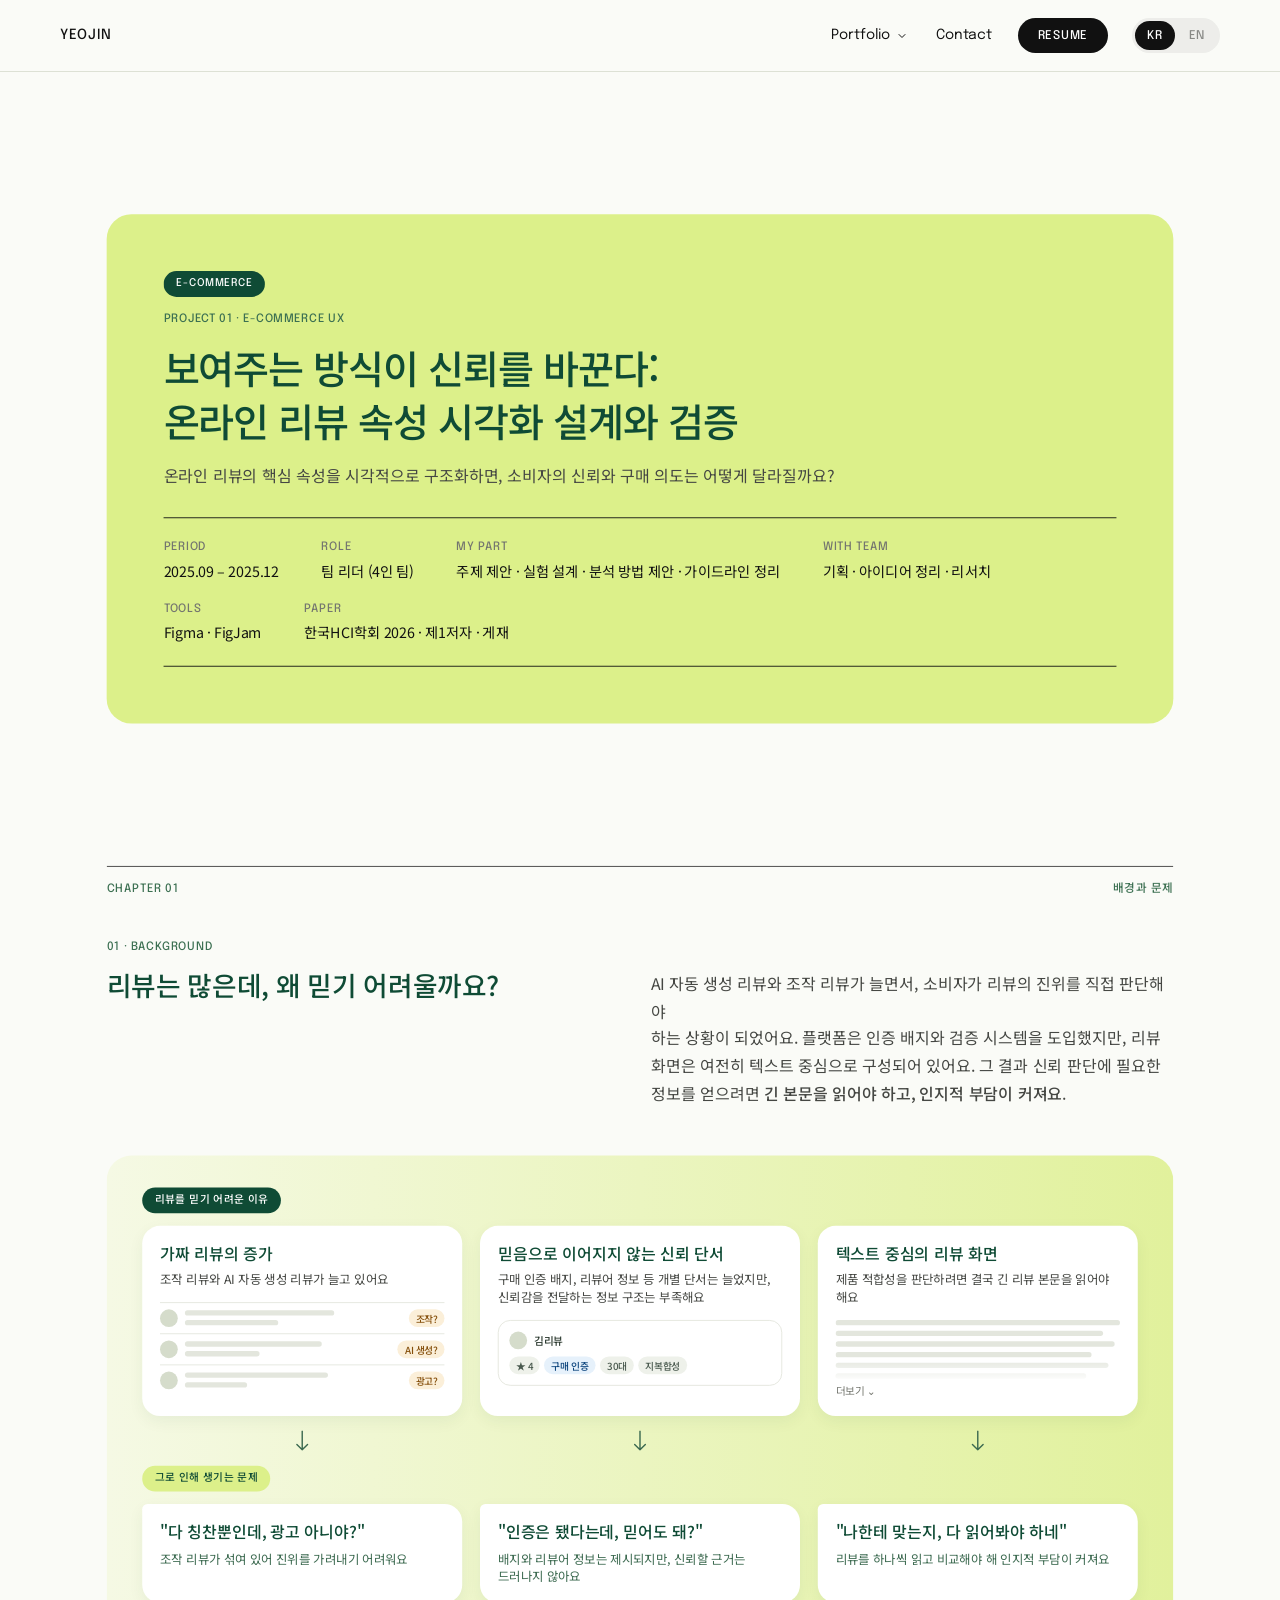
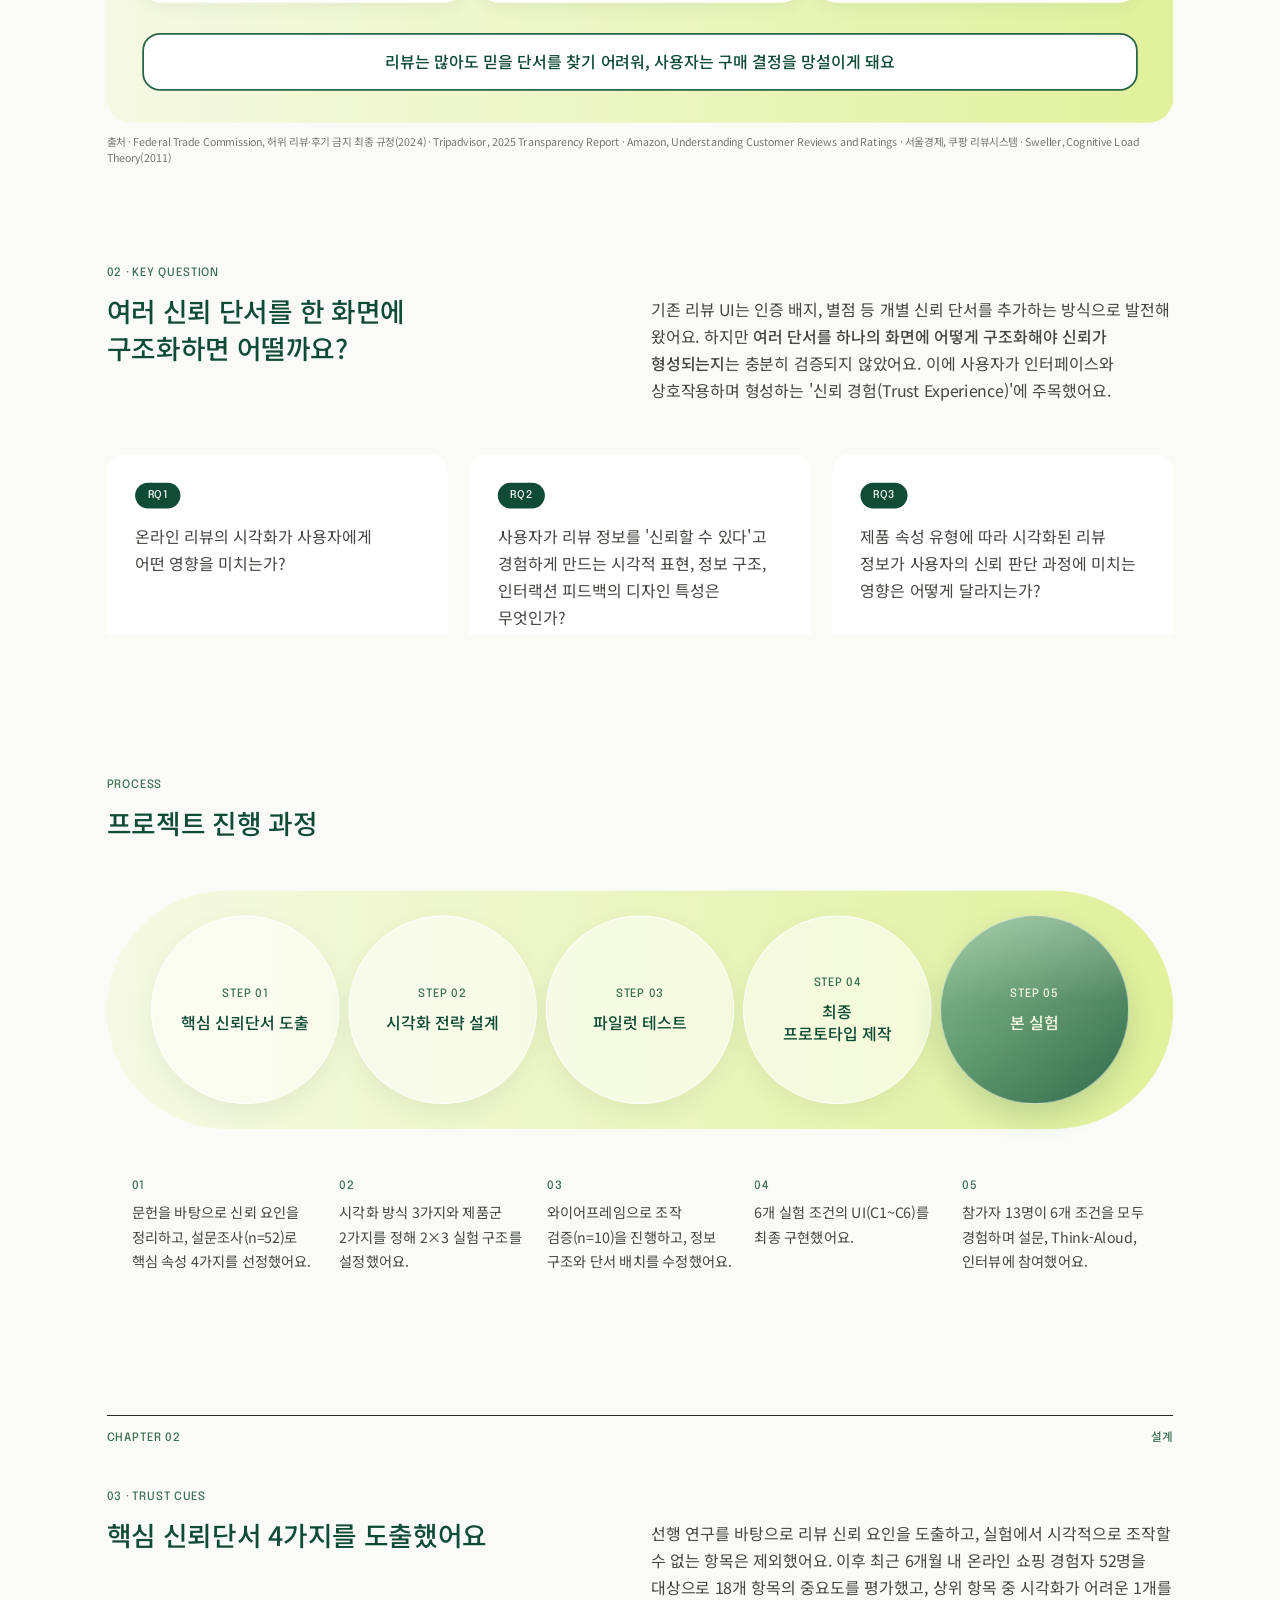
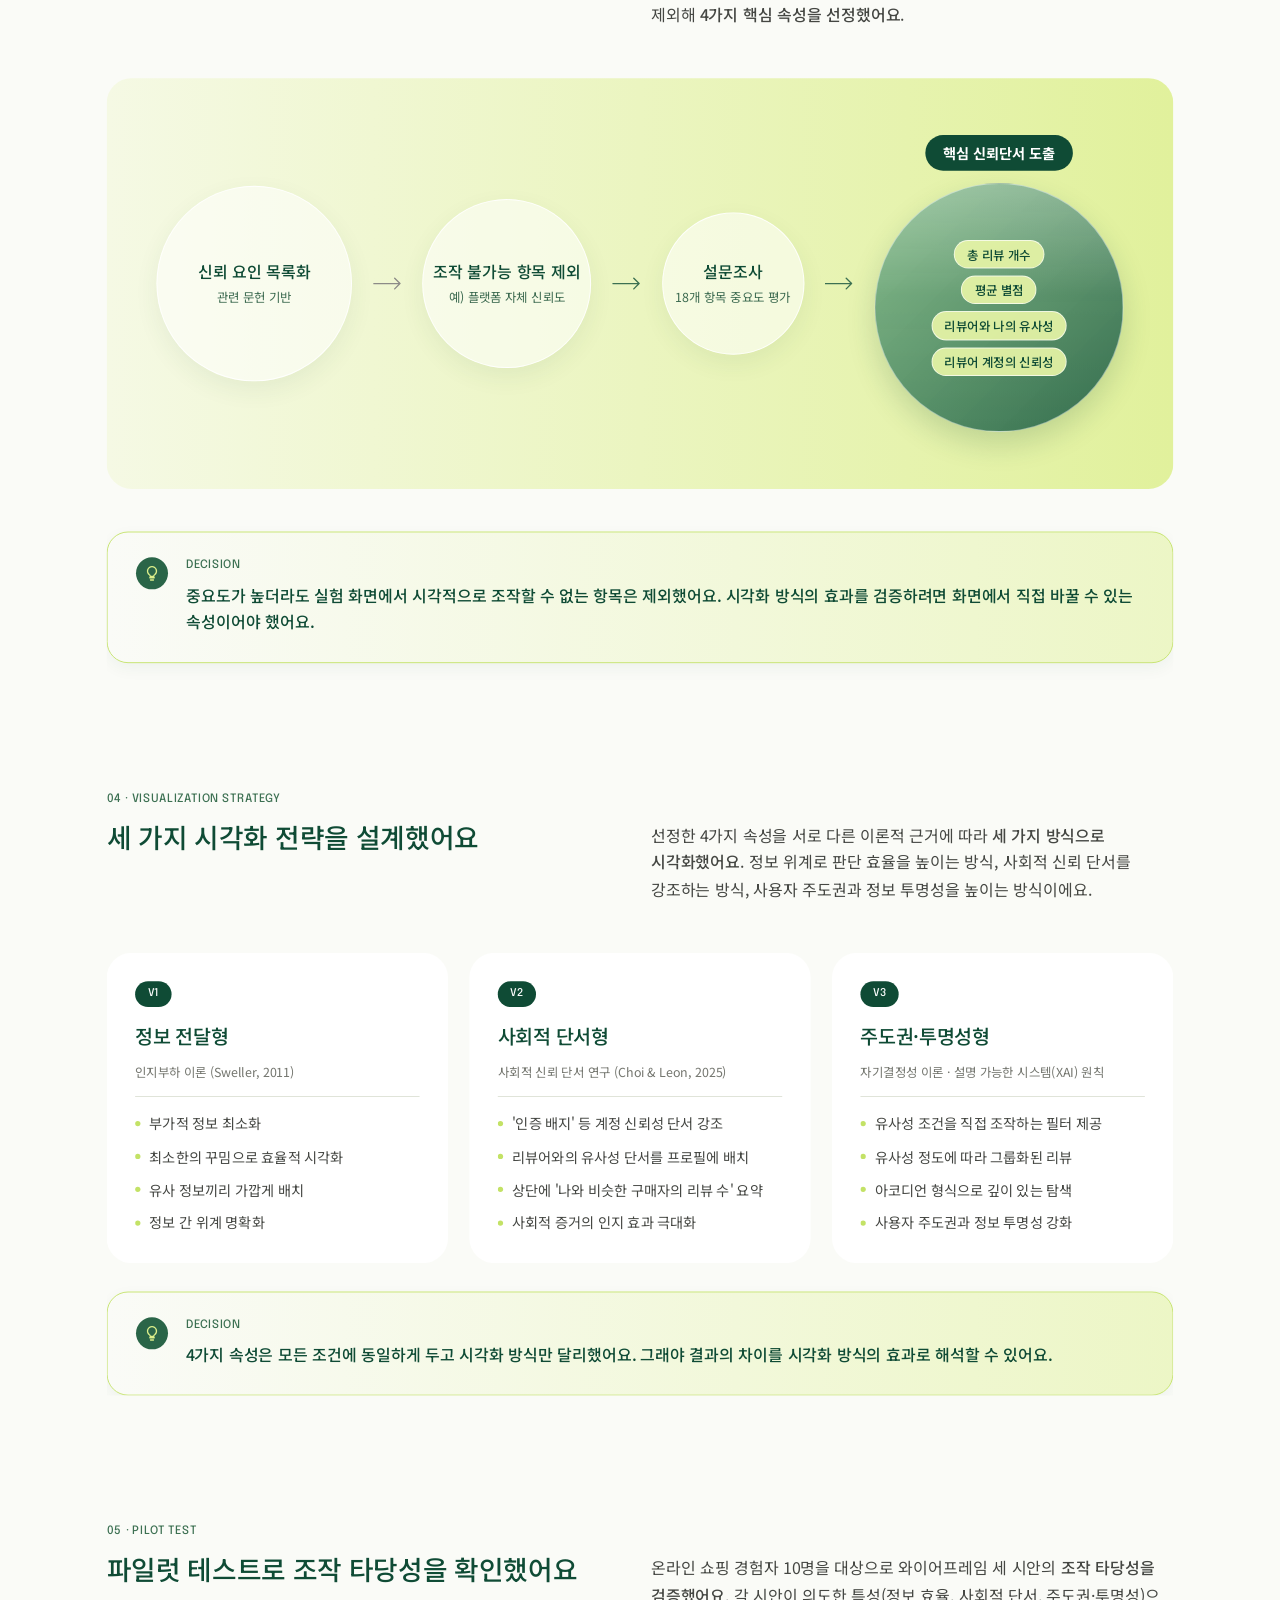
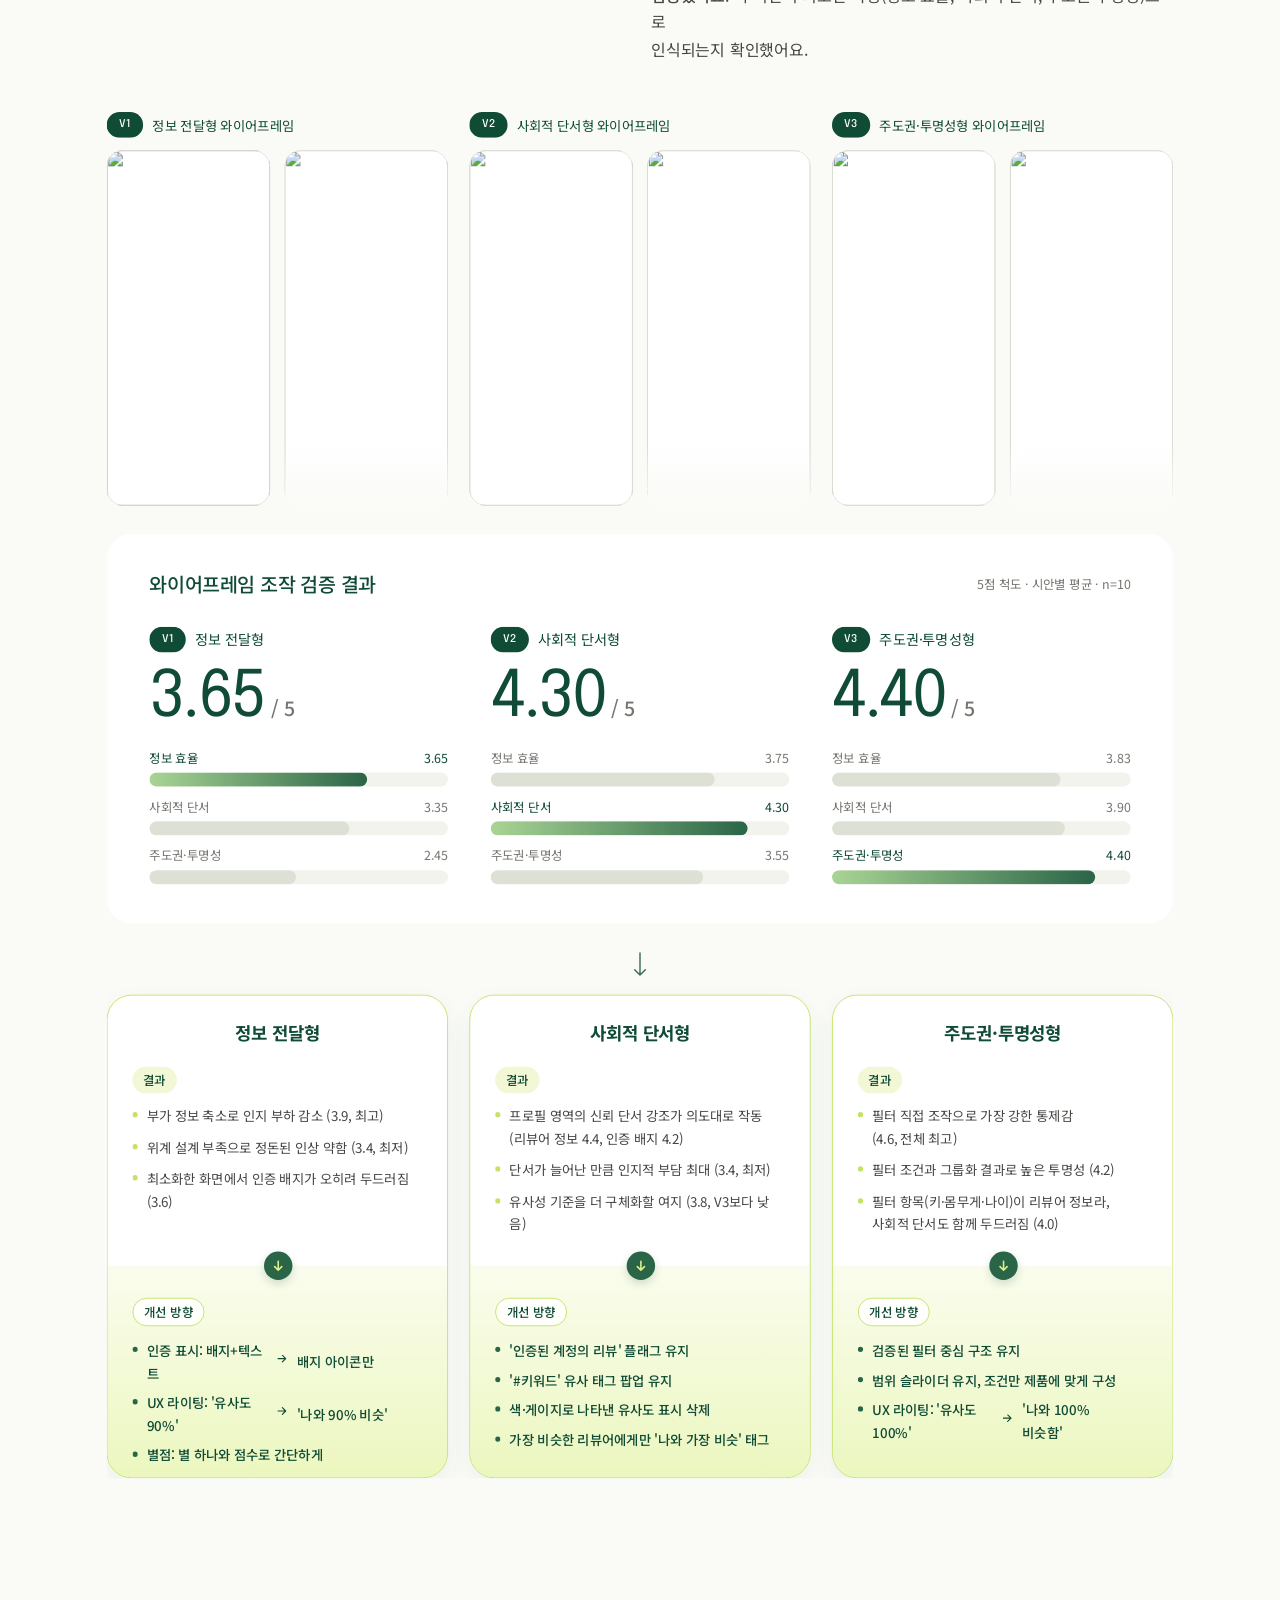
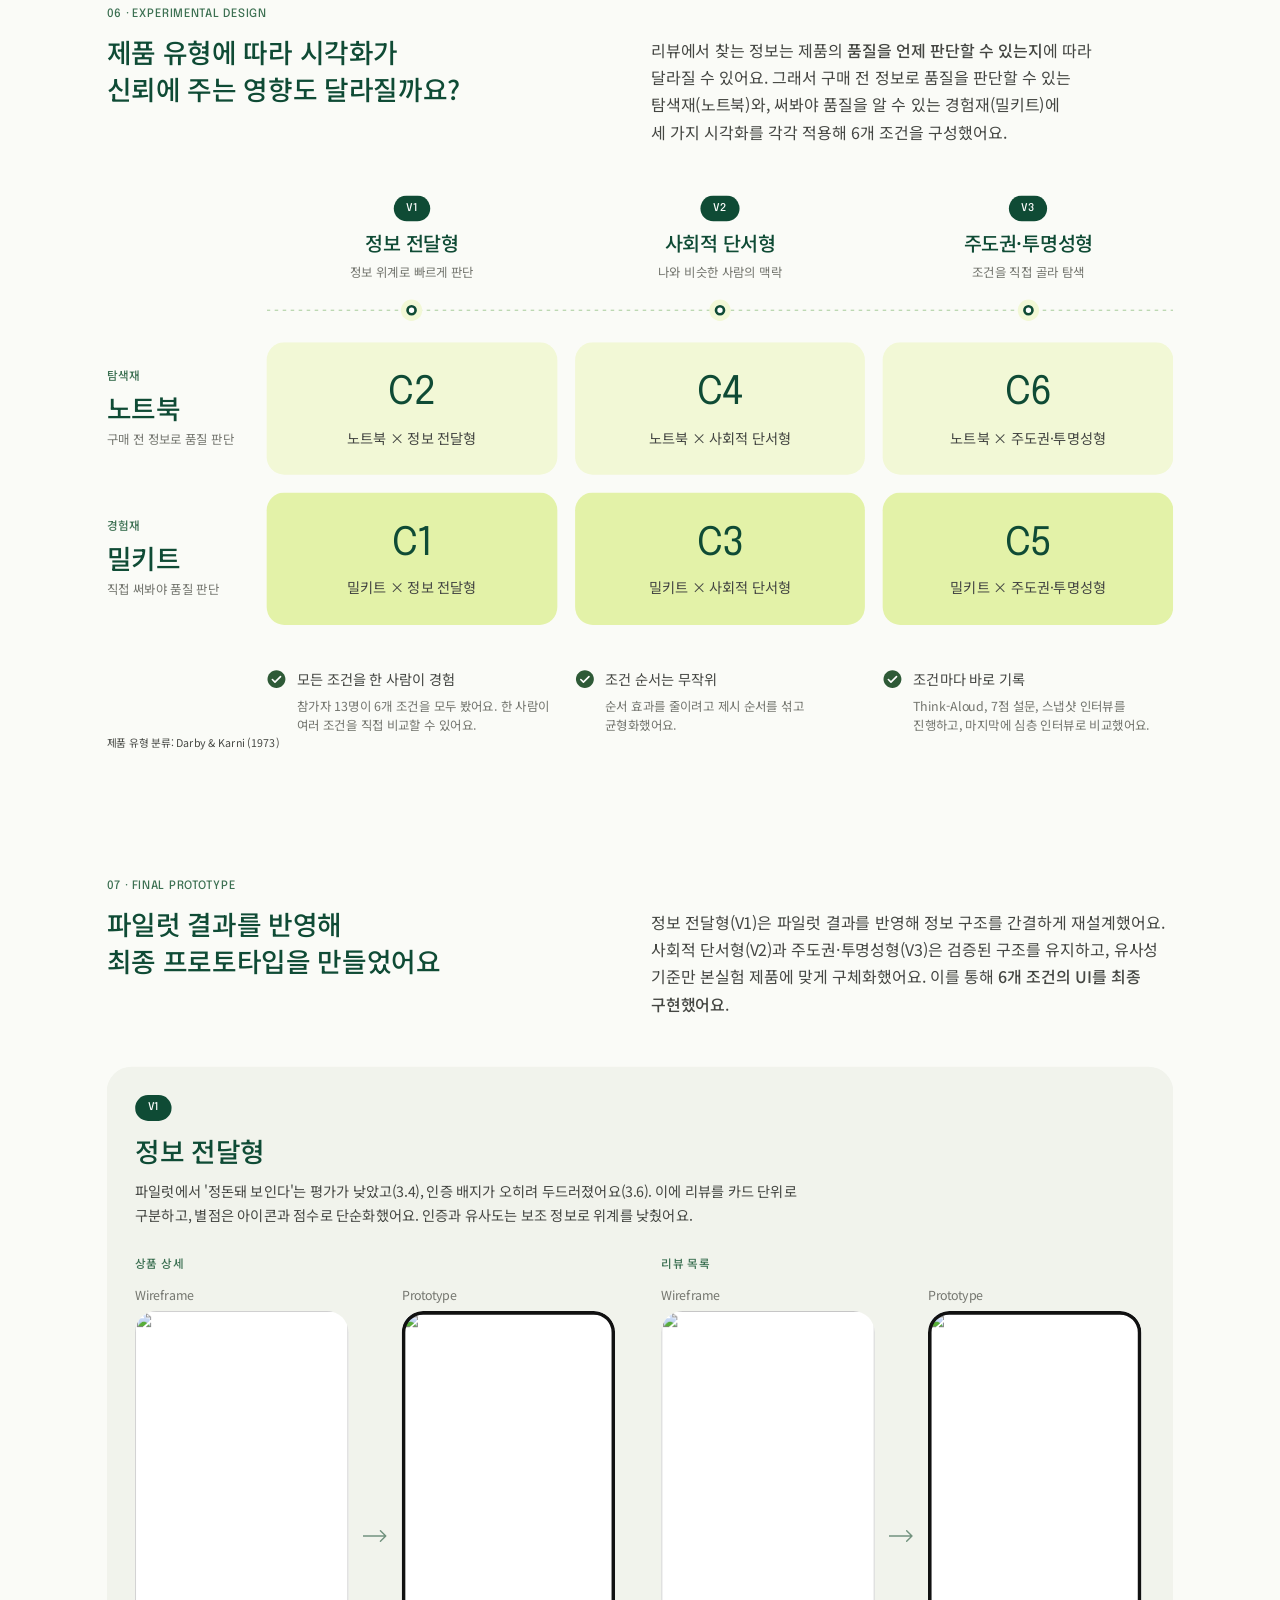
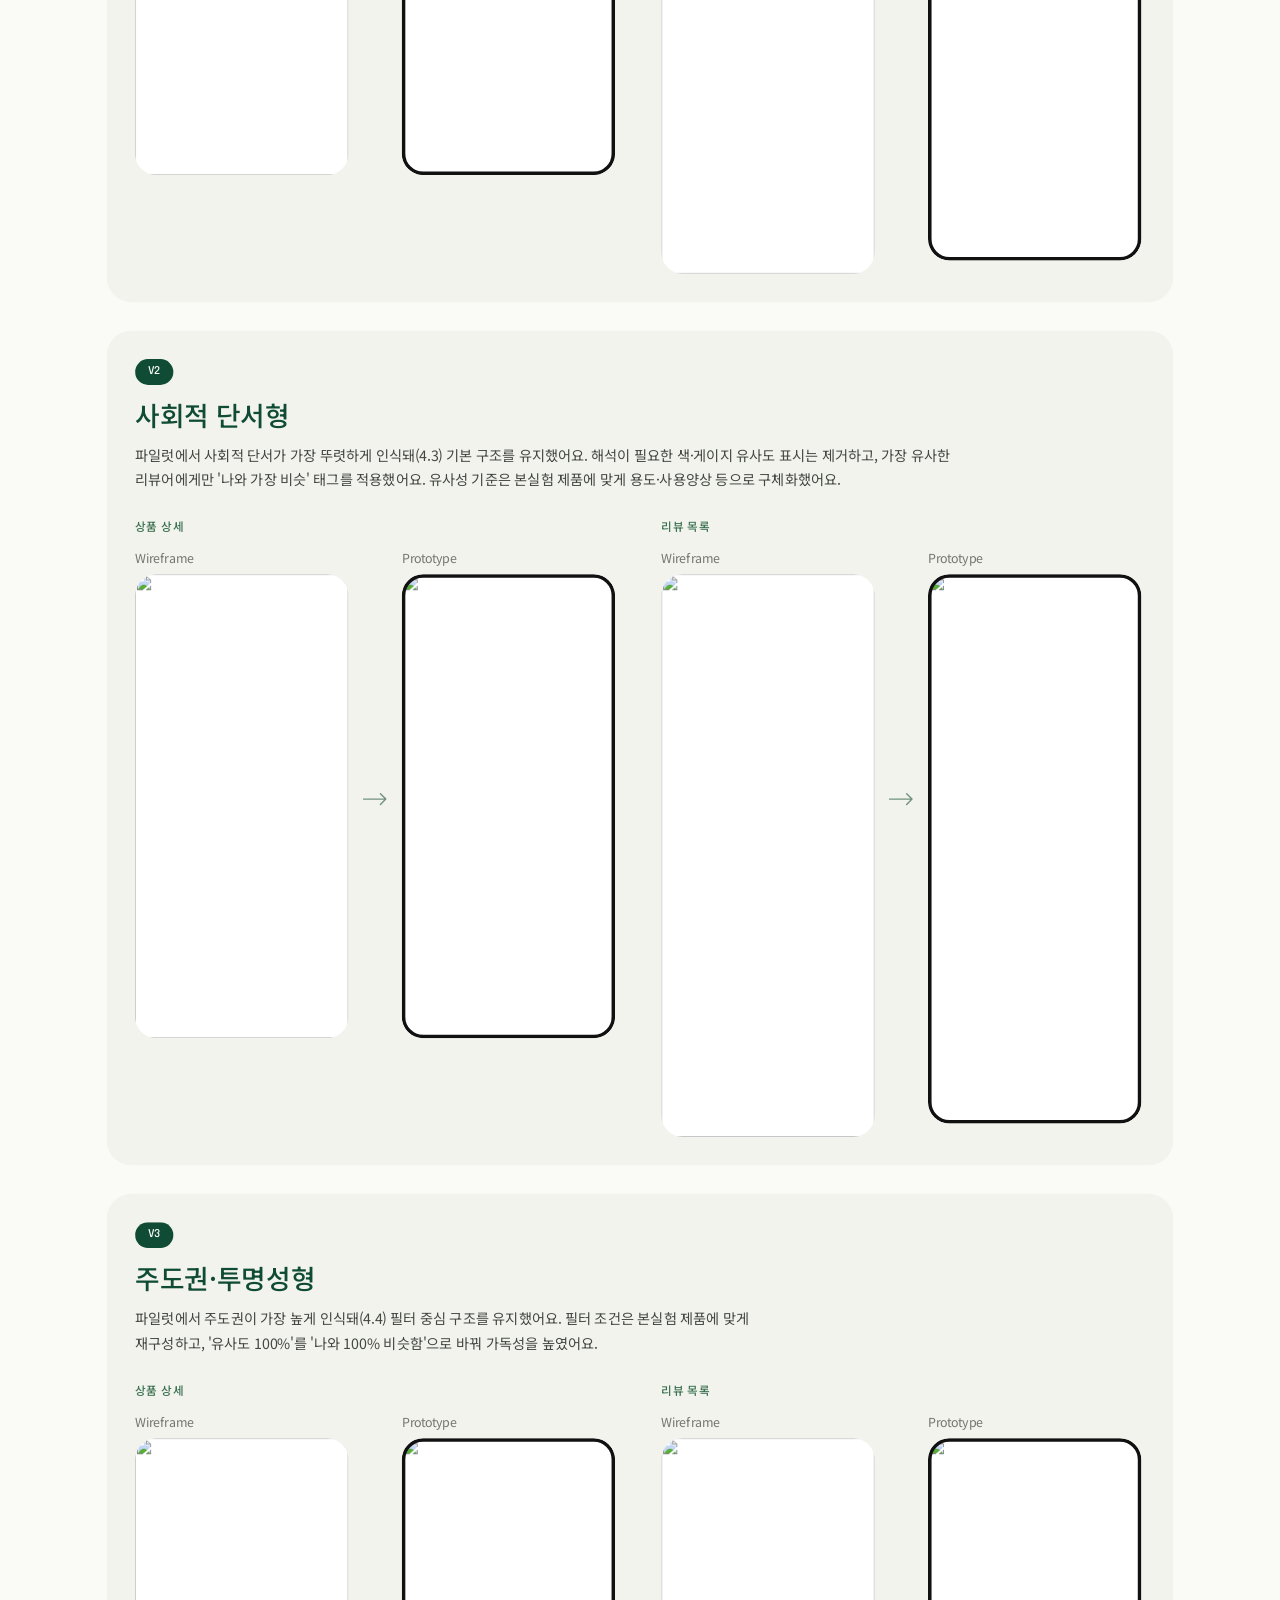
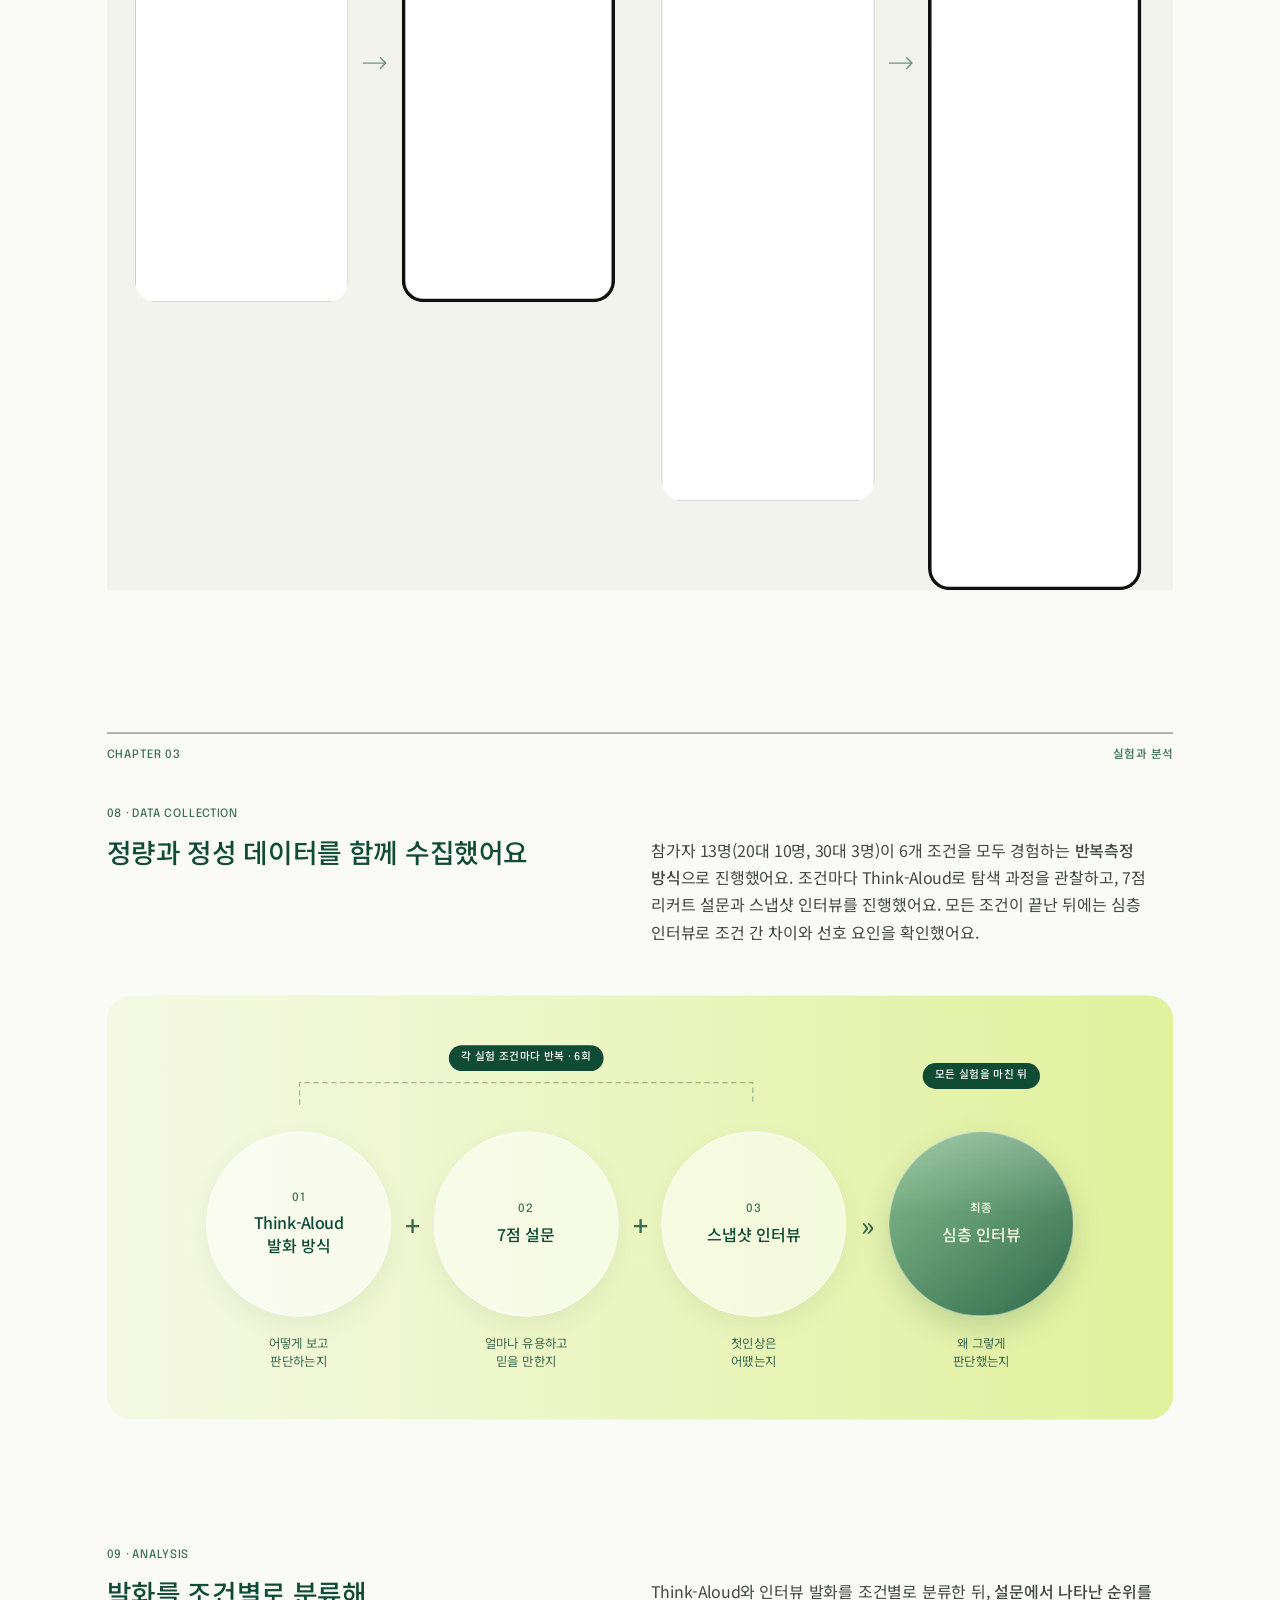
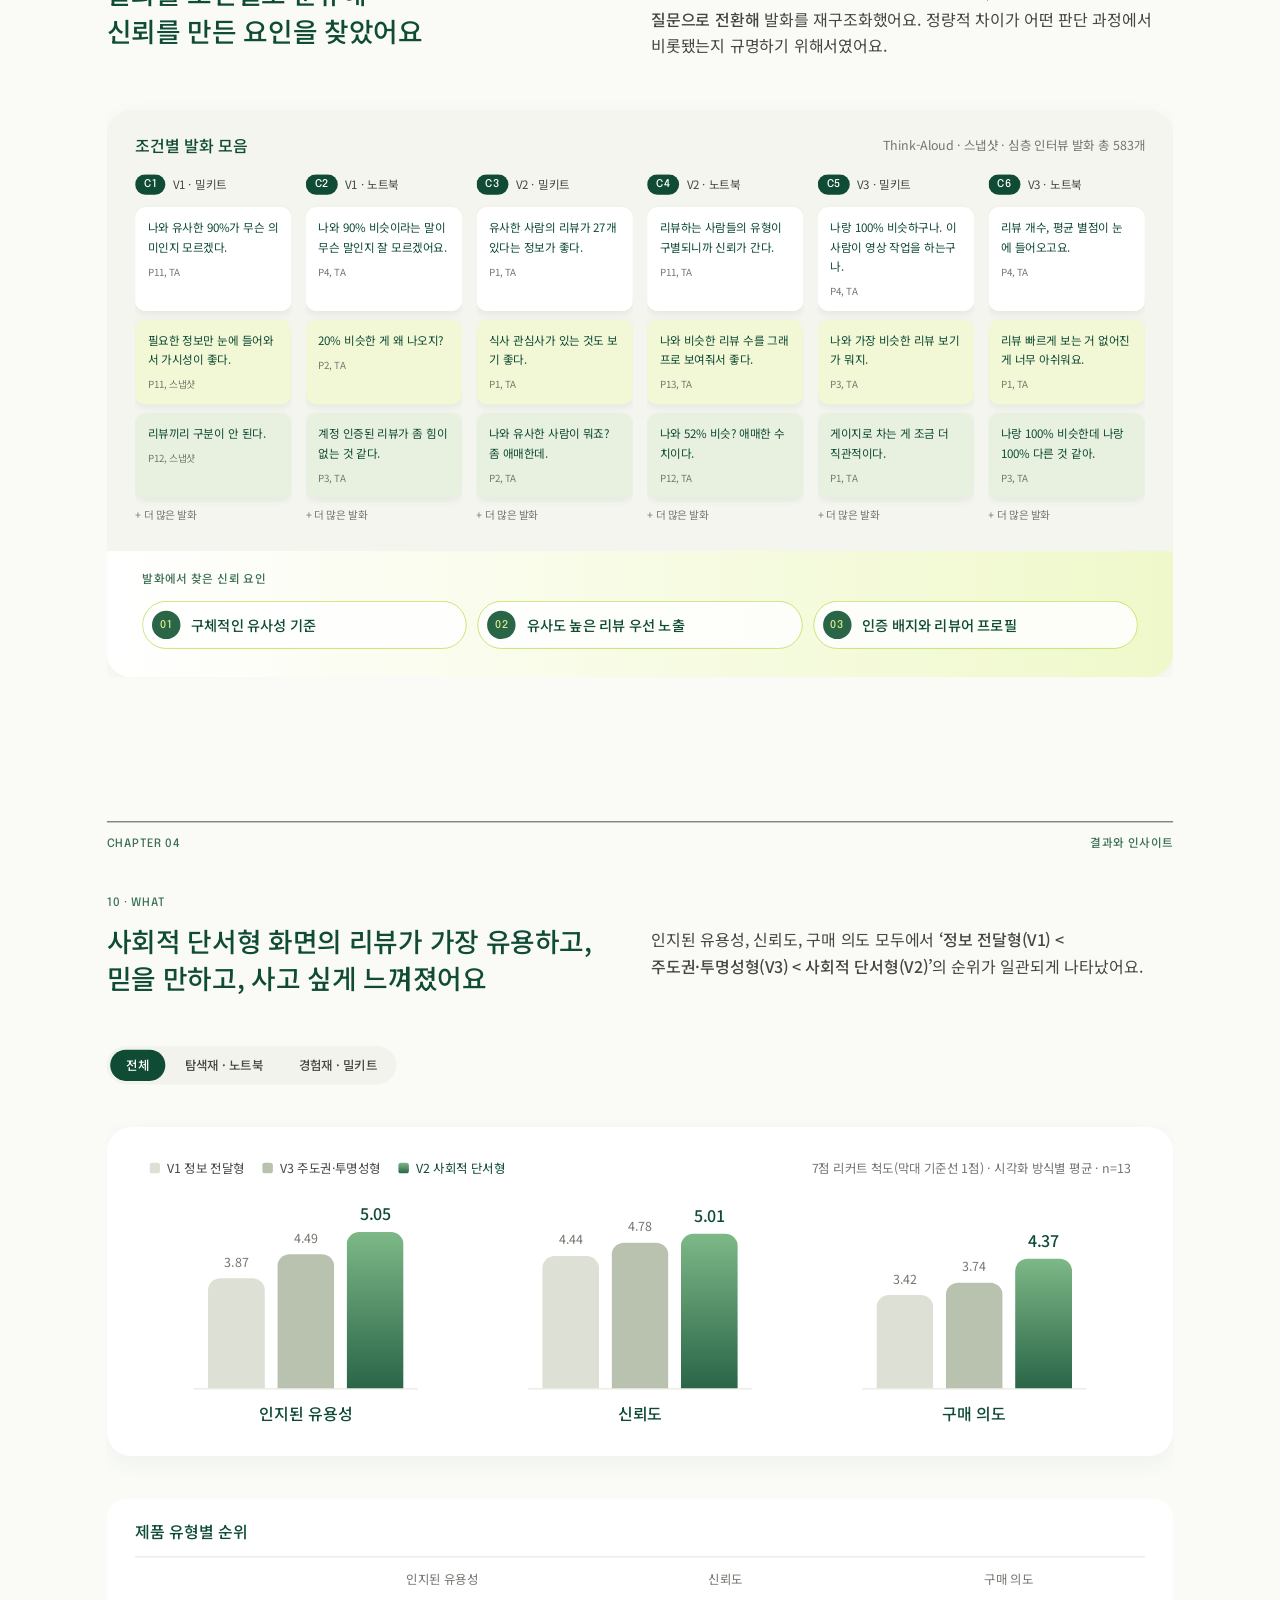
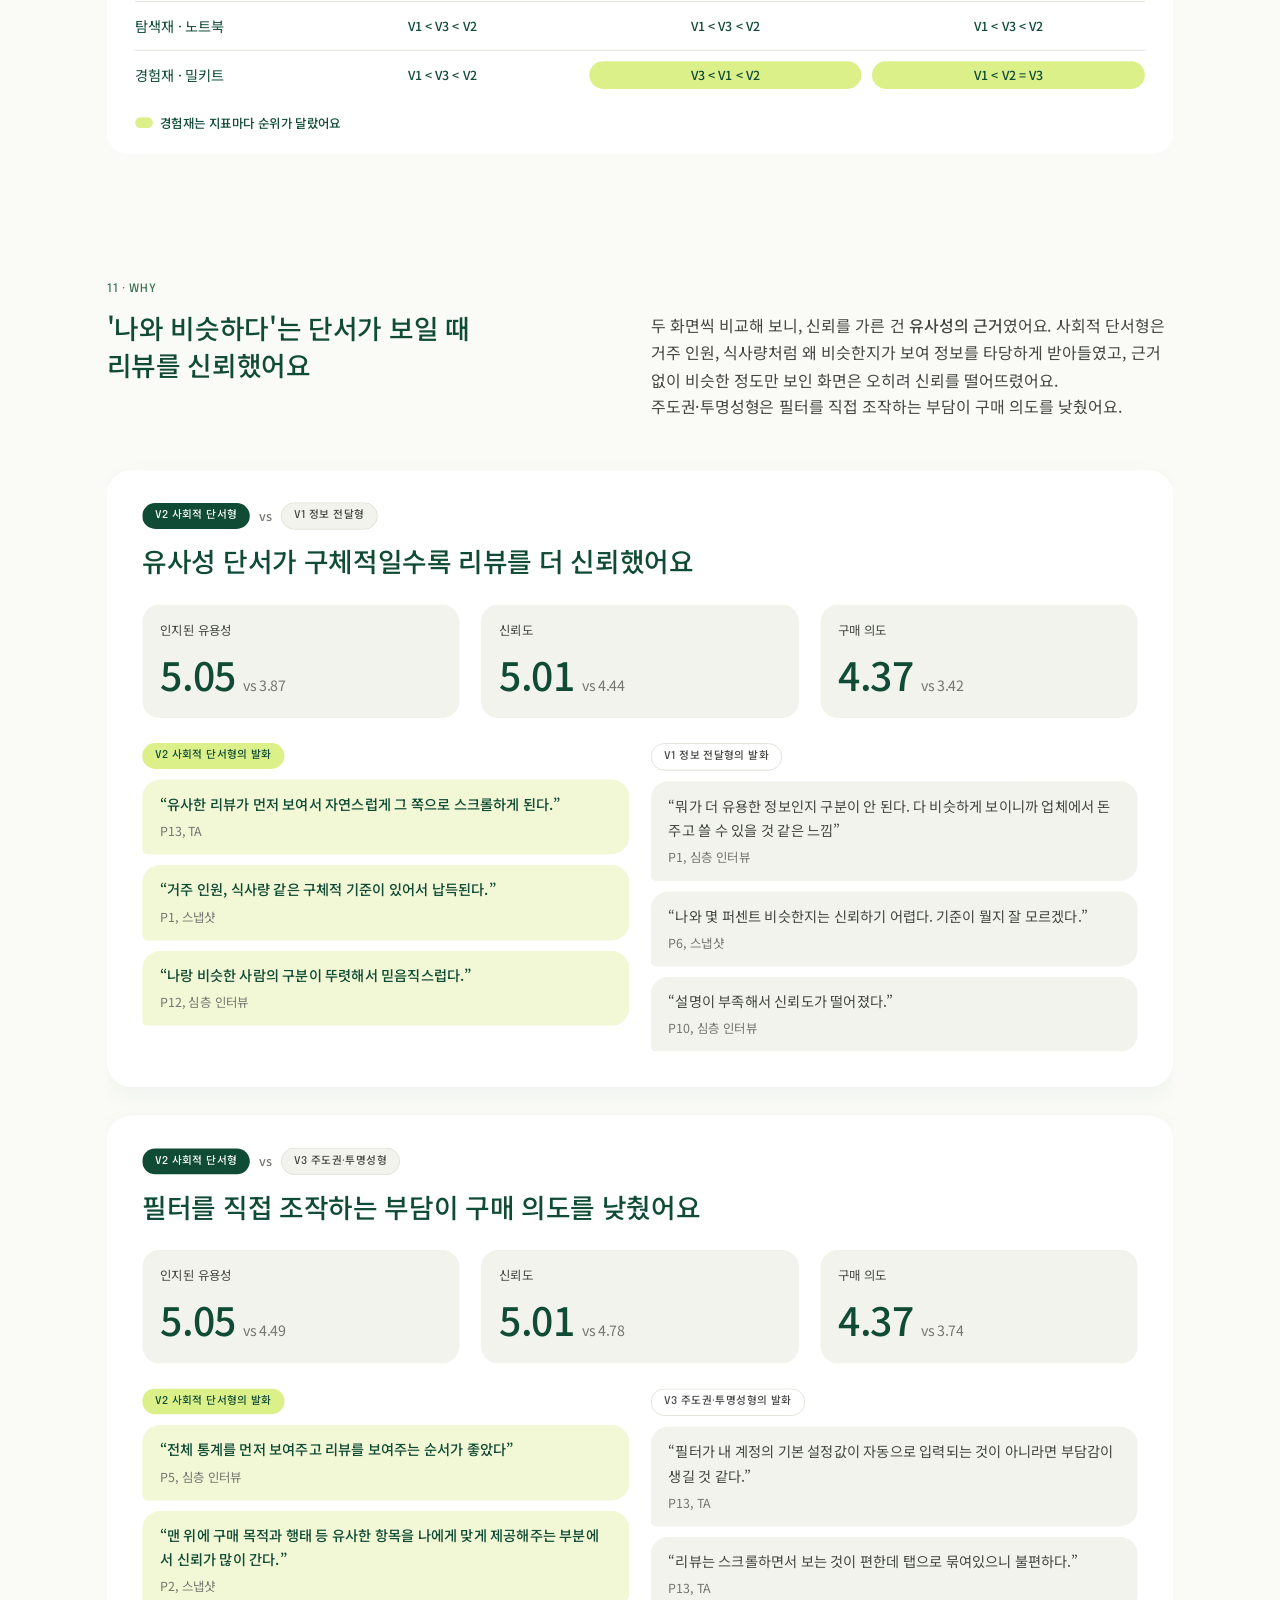
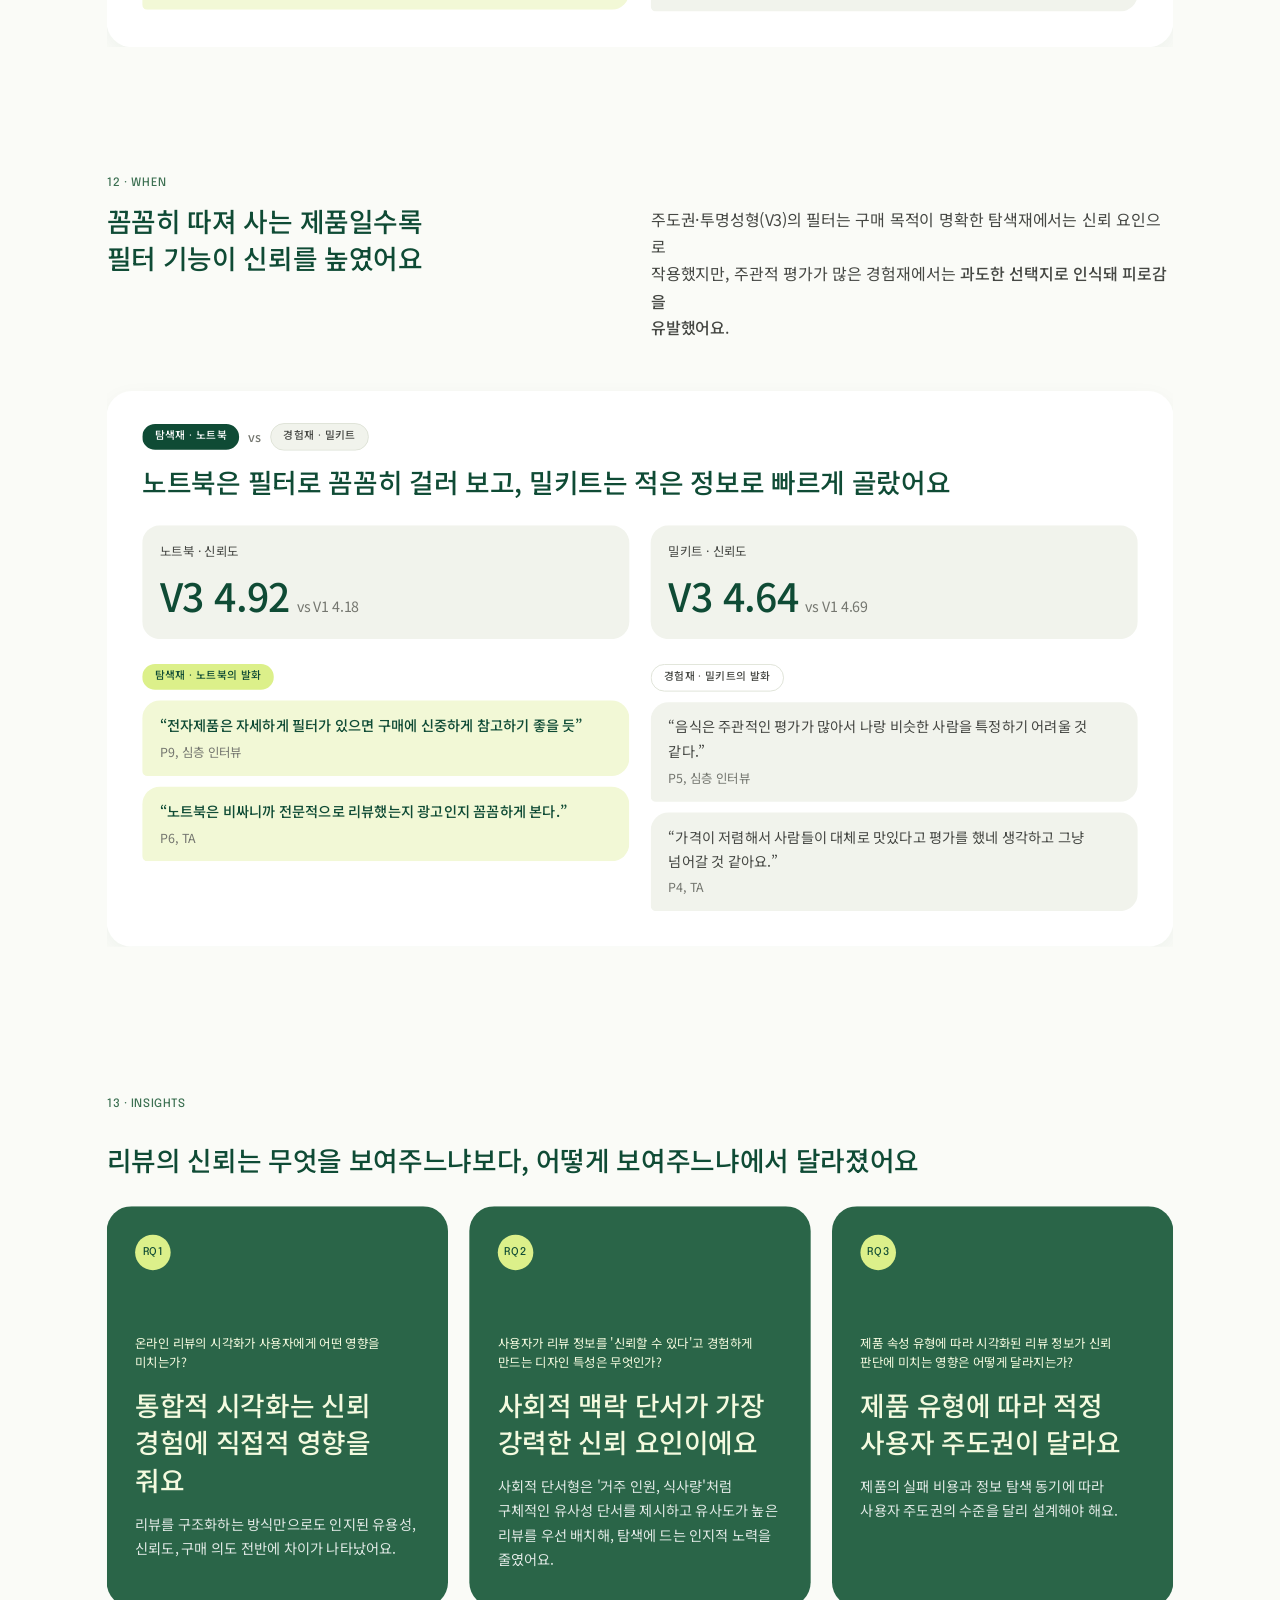
==== commit 118dc8ab: "Add files via upload" ====
--- a/review.html
+++ b/review.html
@@ -11,8 +11,8 @@
 <link rel="stylesheet" href="assets/css/base.css?v=9">
 <style>
 /* page frame: 1440 × 20640 stage, centered, scaled down on narrow screens */
-.rv-fit{position:relative;width:100%;height:20640px;overflow:hidden}
-.rv-stage{position:absolute;top:0;left:50%;width:1440px;height:20640px;margin-left:-720px;transform-origin:top center;white-space:pre-line}
+.rv-fit{position:relative;width:100%;height:20658px;overflow:hidden}
+.rv-stage{position:absolute;top:0;left:50%;width:1440px;height:20658px;margin-left:-720px;transform-origin:top center;white-space:pre-line}
 .rv-stage p{margin:0}
 .rv-stage img{width:100%;height:100%;max-width:none;object-fit:cover}
 .rv-page .site-footer{margin-top:0}
@@ -21,8 +21,10 @@
 .rv-stage [data-jump]:hover{transform:translateY(-1px);box-shadow:0 4px 12px rgba(15,74,51,.12)}
 .rv-stage [data-jump]:focus-visible{outline:2px solid #0f4b35;outline-offset:3px}
 .rv-stage .flash{animation:flash 1.6s ease;border-radius:12px}
+/* ---- step2 parts ---- */
+.kr-0{flex:none;position:relative;font-family:"Noto Sans KR",sans-serif;font-size:12px;font-weight:400;color:#454743;line-height:18px;letter-spacing:0;text-align:left;white-space:nowrap}
 /* ---- Figma export (unchanged; font-family:E → Epilogue) ---- */
-.f0{flex:none;font-size:12px;font-family:Epilogue,"Noto Sans KR",sans-serif;font-weight:500;color:#ffffff;line-height:1;letter-spacing:0.7px}.f1{display:flex;padding:10px 14px 10px 14px;flex:none;background:#0f4b35;border-radius:999px}.f2{flex:none;font-size:13px;font-family:Epilogue,"Noto Sans KR",sans-serif;font-weight:500;color:#3c7052;line-height:1.4;letter-spacing:0.8px}.f3{align-self:stretch;font-size:44px;font-weight:500;color:#0f4b35;line-height:1.35;letter-spacing:-0.7px}.f4{width:792px;flex:none;font-size:18px;color:#454743}.f5{display:flex;flex-direction:column;gap:16px;align-self:stretch;overflow:hidden}.f6{flex:none;font-size:13px;font-family:Epilogue,"Noto Sans KR",sans-serif;font-weight:500;color:#74766f;line-height:1.4;letter-spacing:0.8px}.f7{flex:none}.f8{display:flex;flex-direction:column;gap:4px;flex:none}.f9{display:flex;gap:48px;flex-wrap:wrap;padding:24px 0px 24px 0px;align-self:stretch;border:1px solid #111111;overflow:hidden}.f10{display:flex;flex-direction:column;gap:32px;padding:64px;position:absolute;left:120px;top:160px;width:1200px;height:573px;background:#dcf08a;border-radius:28px;overflow:hidden}.f11{display:flex;justify-content:space-between;padding:16px 0px 0px 0px;align-self:stretch;border:1px solid #111111;overflow:hidden}.f12{align-self:stretch;font-size:30px;font-weight:500;color:#0f4b35;line-height:1.4;letter-spacing:-0.3px}.f13{display:flex;flex-direction:column;gap:12px;width:588px;flex:none}.f14{align-self:stretch;font-size:18px;color:#454743}.f15{display:flex;flex-direction:column;padding:34px 0px 0px 0px;width:588px;flex:none;overflow:hidden}.f16{display:flex;gap:24px;padding:0px 0px 8px 0px;align-self:stretch;overflow:hidden}.f17{flex:none;font-size:18px;font-weight:500;color:#0f4b35;line-height:1.4}.f18{align-self:stretch;font-size:14px;color:#454743;line-height:1.45}.f19{width:20px;flex:none;height:20px;background:#d5dccb;border-radius:50%}.f20{width:168px;flex:none;height:6px;background:#e3e6dd;border-radius:3px}.f21{width:105px;flex:none;height:6px;background:#e3e6dd;border-radius:3px}.f22{display:flex;flex-direction:column;gap:5px;flex:1 1 0;min-width:0}.f23{flex:none;font-size:11px;font-weight:500;color:#854f0b;line-height:1.3}.f24{display:flex;padding:6px 8px 6px 8px;flex:none;background:#fbefd9;border-radius:999px}.f25{display:flex;gap:8px;align-items:center;padding:7px 0px 7px 0px;align-self:stretch;border:1px solid #e3e6dd}.f26{width:154px;flex:none;height:6px;background:#e3e6dd;border-radius:3px}.f27{width:84px;flex:none;height:6px;background:#e3e6dd;border-radius:3px}.f28{width:161px;flex:none;height:6px;background:#e3e6dd;border-radius:3px}.f29{width:70px;flex:none;height:6px;background:#e3e6dd;border-radius:3px}.f30{display:flex;flex-direction:column;padding:10px 0px 0px 0px;align-self:stretch}.f31{display:flex;flex-direction:column;gap:6px;padding:18px 20px 20px 20px;flex:1 1 0;min-width:0;align-self:stretch;background:#ffffff;border-radius:20px;box-shadow:0px 6px 18px 0px rgba(15,74,51,0.06)}.f32{flex:none;font-size:12px;font-weight:500;color:#2c3a30;line-height:1.3}.f33{display:flex;flex:1 1 0;min-width:0;height:1px}.f34{display:flex;gap:8px;align-items:center;align-self:stretch}.f35{flex:none;font-size:11px;font-weight:500;color:#4a5a4f;line-height:1.3}.f36{display:flex;padding:6px 8px 6px 8px;flex:none;background:#eef1ea;border-radius:999px}.f37{flex:none;font-size:11px;font-weight:500;color:#0c447c;line-height:1.3}.f38{display:flex;padding:6px 8px 6px 8px;flex:none;background:#e6f1fb;border-radius:999px}.f39{display:flex;gap:5px;flex-wrap:wrap;align-self:stretch}.f40{display:flex;flex-direction:column;gap:8px;padding:12px;align-self:stretch;border:1px solid #e3e6dd;border-radius:14px}.f41{position:absolute;left:0px;top:0px;width:320px;height:6px;background:#e3e6dd;border-radius:3px}.f42{position:absolute;left:0px;top:12px;width:301px;height:6px;background:#e3e6dd;border-radius:3px}.f43{position:absolute;left:0px;top:24px;width:314px;height:6px;background:#e3e6dd;border-radius:3px}.f44{position:absolute;left:0px;top:36px;width:288px;height:6px;background:#e3e6dd;border-radius:3px}.f45{position:absolute;left:0px;top:48px;width:307px;height:6px;background:#e3e6dd;border-radius:3px}.f46{position:absolute;left:0px;top:60px;width:282px;height:6px;background:#e3e6dd;border-radius:3px}.f47{position:absolute;left:0px;top:42px;width:320px;height:28px;background:linear-gradient(0deg,#ffffff 0%,#ffffff 100%)}.f48{position:relative;align-self:stretch;height:70px;overflow:hidden}.f49{flex:none;font-size:12px;color:#74766f;line-height:1.5}.f50{display:flex;gap:20px;align-self:stretch}.f51{position:absolute;left:2px;top:1px;width:12px;height:21px;border:2px solid #3c6a50}.f52{position:relative;width:16px;flex:none;height:24px;overflow:hidden}.f53{display:flex;justify-content:center;padding:2px 0px 2px 0px;flex:1 1 0;min-width:0}.f54{flex:none;font-size:12px;font-family:Epilogue,"Noto Sans KR",sans-serif;font-weight:500;color:#0f4b35;line-height:1;letter-spacing:0.7px}.f55{display:flex;padding:10px 14px 10px 14px;flex:none;background:#dcf08a;border-radius:999px}.f56{align-self:stretch;font-size:18px;font-weight:500;color:#0f4b35;line-height:1.4}.f57{align-self:stretch;font-size:14px;color:#3c6a50;line-height:1.45}.f58{display:flex;flex-direction:column;gap:8px;padding:18px 20px 20px 20px;flex:1 1 0;min-width:0;height:111px;background:#ffffff;border-radius:6px 20px 20px 20px;box-shadow:0px 6px 18px 0px rgba(15,74,51,0.06)}.f59{display:flex;flex-direction:column;width:10px;flex:none;height:6px}.f60{flex:none;font-size:18px;font-weight:500;color:#0f4b35;line-height:1.4;text-align:center}.f61{display:flex;justify-content:center;padding:18px 24px 18px 24px;align-self:stretch;background:#ffffff;border:2px solid #2a6548;border-radius:20px}.f62{display:flex;flex-direction:column;gap:14px;padding:36px 40px 36px 40px;align-self:stretch;background:linear-gradient(90deg,#f5f9e4 0%,#e1f19c 100%);border-radius:28px}.f63{align-self:stretch;font-size:12px;color:#74766f;line-height:1.5}.f64{display:flex;flex-direction:column;gap:12px;align-self:stretch}.f65{display:flex;gap:24px;padding:0px 0px 24px 0px;align-self:stretch;overflow:hidden}.f66{display:flex;flex-direction:column;gap:16px;padding:32px;flex:1 1 0;min-width:0;align-self:stretch;background:#ffffff;border-radius:20px;overflow:hidden}.f67{display:flex;gap:24px;align-self:stretch;overflow:hidden}.f68{display:flex;flex-direction:column;gap:32px;padding:64px 0px 0px 0px;align-self:stretch;overflow:hidden}.f69{display:flex;flex-direction:column;gap:48px;position:absolute;left:120px;top:893px;width:1200px;height:1540px;overflow:hidden}.f70{display:flex;flex-direction:column;gap:10px;justify-content:center;align-items:center;width:212px;flex:none;height:212px;background:rgba(255,255,255,0.55);border:1px solid rgba(255,255,255,0.95);border-radius:999px;box-shadow:0px 10px 28px 0px rgba(46,89,56,0.07);overflow:hidden}.f71{flex:none;font-size:13px;font-family:Epilogue,"Noto Sans KR",sans-serif;font-weight:500;color:#f4fadf;line-height:1.4;letter-spacing:0.8px}.f72{flex:none;font-size:18px;font-weight:500;color:#f4fadf;line-height:1.4}.f73{display:flex;flex-direction:column;gap:10px;justify-content:center;align-items:center;width:212px;flex:none;height:212px;background:linear-gradient(0deg,#ffffff 0%,#ffffff 45%,#ffffff 100%);border:1px solid rgba(255,255,255,0.45);border-radius:999px;box-shadow:0px 14px 32px 0px rgba(23,77,51,0.18);overflow:hidden}.f74{display:flex;gap:10px;justify-content:center;align-items:center;padding:28px;align-self:stretch;background:linear-gradient(90deg,#f5f9e4 0%,#e1f19c 100%);border-radius:999px}.f75{align-self:stretch;color:#454743}.f76{display:flex;flex-direction:column;gap:6px;flex:1 1 0;min-width:0;overflow:hidden}.f77{display:flex;gap:24px;padding:0px 28px 0px 28px;align-self:stretch;overflow:hidden}.f78{display:flex;flex-direction:column;gap:56px;position:absolute;left:120px;top:2593px;width:1200px;height:558px;overflow:hidden}.f79{flex:none;font-size:14px;color:#3c6a50;line-height:1.45;text-align:center}.f80{display:flex;flex-direction:column;gap:6px;justify-content:center;align-items:center;width:220px;flex:none;height:220px;background:rgba(255,255,255,0.55);border:1px solid rgba(255,255,255,0.95);border-radius:999px;box-shadow:0px 10px 28px 0px rgba(46,89,56,0.07);overflow:hidden}.f81{position:absolute;left:0px;top:2px;width:30px;height:12px;border:2px solid #8c8b87}.f82{position:relative;width:32px;flex:none;height:16px;overflow:hidden}.f83{display:flex;flex-direction:column;gap:6px;justify-content:center;align-items:center;width:190px;flex:none;height:190px;background:rgba(255,255,255,0.55);border:1px solid rgba(255,255,255,0.95);border-radius:999px;box-shadow:0px 10px 28px 0px rgba(46,89,56,0.07);overflow:hidden}.f84{position:absolute;left:0px;top:2px;width:30px;height:12px;border:2px solid #3c7052}.f85{display:flex;flex-direction:column;gap:6px;justify-content:center;align-items:center;width:160px;flex:none;height:160px;background:rgba(255,255,255,0.55);border:1px solid rgba(255,255,255,0.95);border-radius:999px;box-shadow:0px 10px 28px 0px rgba(46,89,56,0.07);overflow:hidden}.f86{flex:none;font-weight:700;color:#ffffff;line-height:1.3}.f87{display:flex;padding:10px 20px 10px 20px;flex:none;background:#0f4b35;border-radius:999px}.f88{flex:none;font-size:14px;font-weight:500;color:#0f4b35;line-height:1.3}.f89{display:flex;padding:6px 14px 6px 14px;flex:none;background:rgba(230,245,166,0.92);border:1px solid rgba(255,255,255,0.7);border-radius:999px;overflow:hidden}.f90{display:flex;flex-direction:column;gap:8px;justify-content:center;align-items:center;width:280px;flex:none;height:280px;background:linear-gradient(0deg,#ffffff 0%,#ffffff 45%,#ffffff 100%);border:1px solid rgba(255,255,255,0.45);border-radius:999px;box-shadow:0px 14px 32px 0px rgba(23,77,51,0.18);overflow:hidden}.f91{display:flex;flex-direction:column;gap:14px;align-items:center;flex:none}.f92{display:flex;justify-content:space-between;align-items:center;padding:64px 56px 64px 56px;align-self:stretch;background:linear-gradient(90deg,#f5f9e4 0%,#e1f19c 100%);border-radius:28px}.f93{position:absolute;left:5px;top:2px;width:10px;height:15px;border:1px solid #dcf08a}.f94{position:relative;position:absolute;left:8px;top:8px;width:20px;height:20px;overflow:hidden}.f95{position:relative;width:36px;flex:none;height:36px;background:#2a6548;border-radius:18px;overflow:hidden}.f96{align-self:stretch;font-size:18px;font-weight:500;color:#0f4b35}.f97{display:flex;flex-direction:column;gap:8px;flex:1 1 0;min-width:0;overflow:hidden}.f98{display:flex;gap:20px;padding:28px 40px 30px 32px;align-self:stretch;background:linear-gradient(90deg,#dcf08a 0%,#dcf08a 100%);border:1px solid #c3e266;border-radius:24px;box-shadow:0px 6px 18px 0px rgba(23,77,51,0.05)}.f99{flex:none;font-size:22px;font-weight:500;color:#0f4b35;line-height:1.45}.f100{flex:none;font-size:14px;color:#74766f;line-height:1.5}.f101{align-self:stretch;height:1px;background:#dde1d5}.f102{width:6px;flex:none;height:6px;background:#c3e266;border-radius:50%}.f103{flex:1 1 0;min-width:0;color:#454743}.f104{display:flex;gap:10px;align-items:center;align-self:stretch;overflow:hidden}.f105{display:flex;flex-direction:column;gap:10px;align-self:stretch;overflow:hidden}.f106{display:flex;flex-direction:column;gap:16px;padding:32px;flex:1 1 0;min-width:0;align-self:stretch;background:#ffffff;border-radius:28px;overflow:hidden}.f107{display:flex;flex-direction:column;gap:32px;padding:96px 0px 0px 0px;align-self:stretch;overflow:hidden}.f108{flex:none;font-size:15px;color:#0f4b35}.f109{display:flex;gap:10px;align-items:center;flex:none;overflow:hidden}.f110{position:absolute;left:0px;top:0px;width:184px;height:400px}.f111{position:relative;position:absolute;left:0px;top:0px;width:184px;height:400px;background:#ffffff;border:1px solid #dde1d5;border-radius:18px;overflow:hidden}.f112{position:absolute;left:0px;top:0px;width:184px;height:486px;border-radius:5px}.f113{position:relative;position:absolute;left:0px;top:0px;width:184px;height:485px;background:#ffffff;overflow:hidden}.f114{position:absolute;left:0px;top:0px;width:184px;height:460px;border:1px solid #dde1d5;border-radius:18px}.f115{position:absolute;left:0px;top:330px;width:184px;height:70px;background:linear-gradient(0deg,#fafbf7 0%,#fafbf7 100%)}.f116{position:relative;position:absolute;left:200px;top:0px;width:184px;height:400px;border-radius:18px;overflow:hidden}.f117{position:relative;align-self:stretch;height:400px}.f118{display:flex;flex-direction:column;gap:14px;flex:1 1 0;min-width:0}.f119{position:absolute;left:0px;top:0px;width:184px;height:485px}.f120{position:absolute;left:0px;top:0px;width:184px;height:572px}.f121{position:relative;position:absolute;left:0px;top:0px;width:184px;height:572px;background:#ffffff;overflow:hidden}.f122{display:flex;gap:24px;align-self:stretch}.f123{display:flex;justify-content:space-between;align-items:center;align-self:stretch;overflow:hidden}.f124{flex:none;color:#0f4b35}.f125{flex:none;font-size:72px;font-family:Epilogue,"Noto Sans KR",sans-serif;color:#0f4b35;line-height:1;letter-spacing:-2.9px}.f126{flex:none;font-size:22px;font-weight:500;color:#74766f;line-height:1.45}.f127{display:flex;gap:6px;align-items:baseline;flex:none;overflow:hidden}.f128{flex:none;font-size:14px;color:#0f4b35;line-height:1.5}.f129{display:flex;justify-content:space-between;align-self:stretch;overflow:hidden}.f130{position:absolute;left:0px;top:0px;width:245px;height:16px;background:linear-gradient(90deg,#a9d494 0%,#2a6548 100%);border-radius:8px}.f131{position:relative;align-self:stretch;height:16px;background:#f1f3ec;border-radius:8px;overflow:hidden}.f132{display:flex;flex-direction:column;gap:6px;align-self:stretch;overflow:hidden}.f133{position:absolute;left:0px;top:0px;width:225px;height:16px;background:#dde1d5;border-radius:8px}.f134{position:absolute;left:0px;top:0px;width:165px;height:16px;background:#dde1d5;border-radius:8px}.f135{display:flex;flex-direction:column;gap:12px;padding:4px 0px 0px 0px;align-self:stretch;overflow:hidden}.f136{display:flex;flex-direction:column;gap:16px;flex:1 1 0;min-width:0;overflow:hidden}.f137{position:absolute;left:0px;top:0px;width:252px;height:16px;background:#dde1d5;border-radius:8px}.f138{position:absolute;left:0px;top:0px;width:289px;height:16px;background:linear-gradient(90deg,#a9d494 0%,#2a6548 100%);border-radius:8px}.f139{position:absolute;left:0px;top:0px;width:239px;height:16px;background:#dde1d5;border-radius:8px}.f140{position:absolute;left:0px;top:0px;width:257px;height:16px;background:#dde1d5;border-radius:8px}.f141{position:absolute;left:0px;top:0px;width:262px;height:16px;background:#dde1d5;border-radius:8px}.f142{position:absolute;left:0px;top:0px;width:296px;height:16px;background:linear-gradient(90deg,#a9d494 0%,#2a6548 100%);border-radius:8px}.f143{display:flex;gap:48px;align-self:stretch;overflow:hidden}.f144{display:flex;flex-direction:column;gap:32px;padding:40px 48px 44px 48px;align-self:stretch;background:#ffffff;border-radius:28px;overflow:hidden}.f145{position:absolute;left:2px;top:1px;width:12px;height:25px;border:2px solid #3c6a50}.f146{position:relative;width:16px;flex:none;height:28px;overflow:hidden}.f147{flex:none;font-size:20px;font-weight:700;color:#0f4b35;line-height:1.4;text-align:center}.f148{display:flex;gap:10px;justify-content:center;align-items:center;padding:0px 0px 12px 0px;align-self:stretch;overflow:hidden}.f149{display:flex;gap:6px;align-items:center;padding:6px 12px 6px 12px;flex:none;background:#f2f8d6;border-radius:999px;overflow:hidden}.f150{position:absolute;left:0px;top:9px;width:6px;height:6px;background:#c3e266;border-radius:50%}.f151{position:relative;width:6px;flex:none;height:24px;overflow:hidden}.f152{flex:1 1 0;min-width:0;font-size:15px;color:#454743}.f153{display:flex;gap:10px;align-self:stretch;overflow:hidden}.f154{display:flex;flex-direction:column;gap:12px;padding:28px 28px 32px 28px;align-self:stretch;height:304px;overflow:hidden}.f155{display:flex;gap:6px;align-items:center;padding:6px 12px 6px 12px;flex:none;background:rgba(255,255,255,0.85);border:1px solid #c3e266;border-radius:999px;overflow:hidden}.f156{position:absolute;left:0px;top:9px;width:6px;height:6px;background:#2a6548;border-radius:50%}.f157{flex:1 1 0;min-width:0;font-size:15px;font-weight:500;color:#0f4b35}.f158{position:absolute;left:0px;top:0px;width:9px;height:8px;border:1px solid #0f4b35}.f159{position:relative;width:16px;flex:none;height:16px}.f160{display:flex;gap:6px;align-items:center;flex:1 1 0;min-width:0;overflow:hidden}.f161{display:flex;flex-direction:column;gap:8px;align-self:stretch;overflow:hidden}.f162{display:flex;flex-direction:column;gap:14px;padding:36px 28px 28px 28px;align-self:stretch;height:238px;background:linear-gradient(0deg,#dcf08a 0%,#dcf08a 100%);overflow:hidden}.f163{position:absolute;left:3px;top:2px;width:8px;height:10px;border:2px solid #dcf08a}.f164{position:relative;position:absolute;left:9px;top:9px;width:14px;height:14px;overflow:hidden}.f165{position:relative;position:absolute;left:176px;top:288px;width:32px;height:32px;background:#2a6548;border-radius:16px;box-shadow:0px 4px 10px 0px rgba(23,77,51,0.18);overflow:hidden}.f166{display:flex;flex-direction:column;flex:1 1 0;min-width:0;background:#ffffff;border:1px solid #c3e266;border-radius:28px;box-shadow:0px 10px 28px 0px rgba(15,74,51,0.06);overflow:hidden}.f167{display:flex;flex-direction:column;gap:20px;align-items:center;align-self:stretch}.f168{display:flex;flex-direction:column;width:160px;flex:none;height:1px;overflow:hidden}.f169{flex:none;font-size:22px;font-weight:500;color:#0f4b35;line-height:1.45;text-align:center}.f170{flex:none;font-size:14px;color:#74766f;line-height:1.5;text-align:center}.f171{display:flex;flex-direction:column;gap:8px;align-items:center;flex:1 1 0;min-width:0;overflow:hidden}.f172{display:flex;gap:20px;align-items:flex-end;align-self:stretch;overflow:hidden}.f173{display:flex;flex-direction:column;width:160px;flex:none;height:24px;overflow:hidden}.f174{position:absolute;left:0px;top:1px;width:1020px;height:0px;background:#000000;border:2px dashed #bdd8b3}.f175{position:relative;position:absolute;left:0px;top:11px;width:1020px;height:2px;overflow:hidden}.f176{position:absolute;left:151px;top:0px;width:24px;height:24px;background:#f2f8d6;border-radius:50%}.f177{position:absolute;left:157px;top:6px;width:12px;height:12px;background:#ffffff;border:3px solid #0f4b35;border-radius:50%}.f178{position:absolute;left:498px;top:0px;width:24px;height:24px;background:#f2f8d6;border-radius:50%}.f179{position:absolute;left:504px;top:6px;width:12px;height:12px;background:#ffffff;border:3px solid #0f4b35;border-radius:50%}.f180{position:absolute;left:845px;top:0px;width:24px;height:24px;background:#f2f8d6;border-radius:50%}.f181{position:absolute;left:851px;top:6px;width:12px;height:12px;background:#ffffff;border:3px solid #0f4b35;border-radius:50%}.f182{position:relative;width:1020px;flex:none;height:24px}.f183{display:flex;gap:20px;padding:20px 0px 24px 0px;align-self:stretch;overflow:hidden}.f184{flex:none;font-size:30px;font-weight:500;color:#0f4b35;line-height:1.4;letter-spacing:-0.3px}.f185{display:flex;flex-direction:column;gap:4px;width:160px;flex:none;overflow:hidden}.f186{flex:none;font-size:44px;font-family:Epilogue,"Noto Sans KR",sans-serif;color:#0f4b35;line-height:1.35;letter-spacing:-0.7px}.f187{flex:none;color:#454743}.f188{display:flex;flex-direction:column;gap:6px;align-items:center;padding:28px 0px 28px 0px;flex:1 1 0;min-width:0;background:#f2f8d6;border-radius:20px;overflow:hidden}.f189{display:flex;gap:20px;align-items:center;padding:0px 0px 20px 0px;align-self:stretch;overflow:hidden}.f190{display:flex;flex-direction:column;gap:6px;align-items:center;padding:28px 0px 28px 0px;flex:1 1 0;min-width:0;background:#e3f2a8;border-radius:20px;overflow:hidden}.f191{display:flex;gap:20px;align-items:center;align-self:stretch;overflow:hidden}.f192{position:absolute;left:1px;top:1px;width:20px;height:20px;background:#2e5a37}.f193{position:absolute;left:6px;top:8px;width:9px;height:6px;border:2px solid #ffffff}.f194{position:relative;width:22px;flex:none;height:22px;overflow:hidden}.f195{align-self:stretch;font-size:14px;color:#74766f;line-height:1.5}.f196{display:flex;gap:12px;flex:1 1 0;min-width:0;overflow:hidden}.f197{display:flex;gap:20px;padding:48px 0px 0px 0px;align-self:stretch;overflow:hidden}.f198{display:flex;flex-direction:column;align-self:stretch;overflow:hidden}.f199{display:flex;flex-direction:column;padding:34px 0px 0px 0px;flex:1 1 0;min-width:0;overflow:hidden}.f200{width:792px;flex:none;color:#454743}.f201{display:flex;flex-direction:column;gap:12px;align-self:stretch;overflow:hidden}.f202{position:absolute;left:0px;top:0px;width:240px;height:522px}.f203{position:absolute;left:0px;top:0px;width:240px;height:522px;border:1px solid rgba(221,221,221,0.5);border-radius:5px}.f204{position:relative;width:240px;flex:none;height:522px;background:#ffffff;border-radius:24px;overflow:hidden}.f205{display:flex;flex-direction:column;gap:8px;flex:none}.f206{position:absolute;left:0px;top:2px;width:26px;height:12px;border:2px solid rgba(60,106,80,0.7)}.f207{position:relative;width:28px;flex:none;height:16px;overflow:hidden}.f208{display:flex;flex-direction:column;padding:274px 0px 0px 0px;flex:none}.f209{position:absolute;left:0px;top:0px;width:240px;height:522px;box-shadow:0px 0px 8px 0px rgba(0,0,0,0.08)}.f210{position:relative;width:240px;flex:none;height:522px;background:#ffffff;border:4px solid #111111;border-radius:24px;overflow:hidden}.f211{display:flex;gap:16px;flex:none}.f212{width:240px;flex:none;height:633px;background:#ffffff;border-radius:24px;overflow:hidden}.f213{position:absolute;left:0px;top:0px;width:240px;height:618px}.f214{position:absolute;left:0px;top:0px;width:240px;height:618px;box-shadow:0px 0px 8px 0px rgba(0,0,0,0.08)}.f215{position:relative;width:240px;flex:none;height:618px;background:#ffffff;border:4px solid #111111;border-radius:24px;overflow:hidden}.f216{display:flex;gap:48px;align-self:stretch}.f217{display:flex;flex-direction:column;gap:32px;padding:32px;align-self:stretch;background:#f1f3ec;border-radius:28px;overflow:hidden}.f218{width:918px;flex:none;color:#454743}.f219{position:absolute;left:0px;top:0px;width:240px;height:633px}.f220{position:absolute;left:0px;top:0px;width:240px;height:633px;border-radius:5px}.f221{position:relative;width:240px;flex:none;height:633px;background:#ffffff;border-radius:24px;overflow:hidden}.f222{width:696px;flex:none;color:#454743}.f223{position:absolute;left:0px;top:0px;width:240px;height:746px}.f224{position:relative;width:240px;flex:none;height:746px;background:#ffffff;border-radius:24px;overflow:hidden}.f225{width:240px;flex:none;height:846px;background:#ffffff;border:4px solid #111111;border-radius:24px;overflow:hidden}.f226{display:flex;flex-direction:column;gap:48px;position:absolute;left:120px;top:3311px;width:1200px;height:8054px;overflow:hidden}.f227{position:absolute;left:1px;top:3px;width:510px;height:24px;border:2px dashed rgba(60,106,80,0.45)}.f228{position:relative;width:512px;flex:none;height:30px;overflow:hidden}.f229{display:flex;flex-direction:column;gap:10px;align-items:center;width:720px;flex:none}.f230{display:flex;flex-direction:column;width:10px;flex:none;height:10px}.f231{display:flex;flex-direction:column;gap:10px;align-items:center;width:208px;flex:none}.f232{display:flex;gap:48px;align-items:flex-end;flex:none}.f233{flex:none;font-size:13px;font-family:Epilogue,"Noto Sans KR",sans-serif;font-weight:500;color:#3c7052;line-height:1.4;letter-spacing:0.8px;text-align:center}.f234{display:flex;flex-direction:column;gap:6px;justify-content:center;align-items:center;width:208px;flex:none;height:208px;background:rgba(255,255,255,0.55);border:1px solid rgba(255,255,255,0.95);border-radius:104px;box-shadow:0px 10px 28px 0px rgba(46,89,56,0.07)}.f235{display:flex;flex-direction:column;gap:20px;align-items:center;width:208px;flex:none}.f236{flex:none;font-size:30px;font-weight:500;color:#3c6a50;line-height:1.4;letter-spacing:-0.3px;text-align:center}.f237{display:flex;flex-direction:column;justify-content:center;align-items:center;width:48px;flex:none;height:208px}.f238{flex:none;font-size:13px;font-family:Epilogue,"Noto Sans KR",sans-serif;font-weight:500;color:#f4fadf;line-height:1.4;letter-spacing:0.8px;text-align:center}.f239{flex:none;font-size:18px;font-weight:500;color:#f4fadf;line-height:1.4;text-align:center}.f240{display:flex;flex-direction:column;gap:6px;justify-content:center;align-items:center;width:208px;flex:none;height:208px;background:linear-gradient(0deg,#ffffff 0%,#ffffff 45%,#ffffff 100%);border:1px solid rgba(255,255,255,0.45);border-radius:104px;box-shadow:0px 14px 32px 0px rgba(23,77,51,0.18)}.f241{display:flex;flex:none}.f242{display:flex;flex-direction:column;gap:28px;align-items:center;padding:56px 48px 56px 48px;align-self:stretch;background:linear-gradient(90deg,#f5f9e4 0%,#e1f19c 100%);border-radius:28px}.f243{display:flex;gap:24px;padding:0px 0px 16px 0px;align-self:stretch;overflow:hidden}.f244{display:flex;padding:7px 10px 7px 10px;flex:none;background:#0f4b35;border-radius:999px;overflow:hidden}.f245{flex:none;font-size:13px;color:#454743;line-height:1.5}.f246{display:flex;gap:8px;align-items:center;padding:0px 0px 4px 0px;flex:none;overflow:hidden}.f247{align-self:stretch;font-size:13px;color:#0f4b35}.f248{flex:none;font-size:11px;color:#74766f;line-height:1.5}.f249{display:flex;flex-direction:column;gap:8px;padding:12px 14px 14px 14px;align-self:stretch;height:117px;background:#ffffff;border-radius:12px;box-shadow:0px 3px 8px 0px rgba(15,51,31,0.07);overflow:hidden}.f250{display:flex;flex-direction:column;gap:8px;padding:12px 14px 14px 14px;align-self:stretch;height:95px;background:#f2f8d6;border-radius:12px;box-shadow:0px 3px 8px 0px rgba(15,51,31,0.07);overflow:hidden}.f251{display:flex;flex-direction:column;gap:8px;padding:12px 14px 14px 14px;align-self:stretch;height:95px;background:#e8f1df;border-radius:12px;box-shadow:0px 3px 8px 0px rgba(15,51,31,0.07);overflow:hidden}.f252{display:flex;flex-direction:column;gap:10px;flex:1 1 0;min-width:0;overflow:hidden}.f253{display:flex;gap:16px;align-self:stretch;overflow:hidden}.f254{display:flex;flex-direction:column;gap:20px;padding:28px 32px 32px 32px;align-self:stretch;background:#f3f5ee;overflow:hidden}.f255{flex:none;font-size:12px;font-family:Epilogue,"Noto Sans KR",sans-serif;font-weight:500;color:#dcf08a;line-height:1;letter-spacing:0.7px}.f256{display:flex;justify-content:center;align-items:center;width:32px;flex:none;height:32px;background:#2a6548;border-radius:16px;overflow:hidden}.f257{flex:none;font-weight:500;color:#0f4b35;line-height:1.4}.f258{display:flex;gap:12px;align-items:center;padding:10px 20px 10px 10px;flex:1 1 0;min-width:0;background:rgba(255,255,255,0.85);border:1px solid #c3e266;border-radius:999px;overflow:hidden}.f259{display:flex;gap:12px;align-self:stretch;overflow:hidden}.f260{display:flex;flex-direction:column;gap:14px;padding:24px 40px 32px 40px;align-self:stretch;background:linear-gradient(90deg,#dcf08a 0%,#dcf08a 100%);overflow:hidden}.f261{display:flex;flex-direction:column;align-self:stretch;background:#ffffff;border-radius:28px;box-shadow:0px 8px 24px 0px rgba(15,74,51,0.05);overflow:hidden}.f262{display:flex;flex-direction:column;gap:40px;padding:96px 0px 0px 0px;align-self:stretch;overflow:hidden}.f263{display:flex;flex-direction:column;gap:48px;position:absolute;left:120px;top:11525px;width:1200px;height:1740px;overflow:hidden}.f264{flex:none;font-size:14px;font-weight:500;color:#ffffff;line-height:1.3}.f265{display:flex;padding:8px 18px 8px 18px;flex:none;background:#0f4b35;border-radius:999px;overflow:hidden}.f266{flex:none;font-size:14px;font-weight:500;color:#454743;line-height:1.3}.f267{display:flex;padding:8px 18px 8px 18px;flex:none;border-radius:999px;overflow:hidden}.f268{display:flex;gap:4px;padding:4px;flex:none;background:#f1f3ec;border-radius:999px;overflow:hidden}.f269{width:12px;flex:none;height:12px;background:#dde1d5;border-radius:3px}.f270{flex:none;font-size:14px;color:#454743;line-height:1.5}.f271{display:flex;gap:8px;align-items:center;flex:none;overflow:hidden}.f272{width:12px;flex:none;height:12px;background:#b9c2ae;border-radius:3px}.f273{width:12px;flex:none;height:12px;background:linear-gradient(0deg,#7db887 0%,#2a6548 100%);border-radius:3px}.f274{display:flex;gap:20px;align-items:center;flex:none;overflow:hidden}.f275{flex:none;font-size:14px;color:#74766f;line-height:1.5;text-align:right}.f276{width:64px;flex:none;height:124px;background:#dde1d5;border-radius:14px 14px 0px 0px}.f277{display:flex;flex-direction:column;gap:8px;align-items:center;flex:none;overflow:hidden}.f278{width:64px;flex:none;height:151px;background:#b9c2ae;border-radius:14px 14px 0px 0px}.f279{width:64px;flex:none;height:176px;background:linear-gradient(0deg,#7db887 0%,#2a6548 100%);border-radius:14px 14px 0px 0px}.f280{display:flex;gap:14px;align-items:flex-end;padding:0px 16px 0px 16px;flex:none;border:1px solid #dde1d5;overflow:hidden}.f281{display:flex;flex-direction:column;gap:14px;align-items:center;flex:1 1 0;min-width:0;overflow:hidden}.f282{width:64px;flex:none;height:149px;background:#dde1d5;border-radius:14px 14px 0px 0px}.f283{width:64px;flex:none;height:164px;background:#b9c2ae;border-radius:14px 14px 0px 0px}.f284{width:64px;flex:none;height:174px;background:linear-gradient(0deg,#7db887 0%,#2a6548 100%);border-radius:14px 14px 0px 0px}.f285{width:64px;flex:none;height:105px;background:#dde1d5;border-radius:14px 14px 0px 0px}.f286{width:64px;flex:none;height:119px;background:#b9c2ae;border-radius:14px 14px 0px 0px}.f287{width:64px;flex:none;height:146px;background:linear-gradient(0deg,#7db887 0%,#2a6548 100%);border-radius:14px 14px 0px 0px}.f288{display:flex;gap:24px;align-items:flex-end;align-self:stretch;overflow:hidden}.f289{display:flex;flex-direction:column;gap:28px;padding:36px 48px 36px 48px;align-self:stretch;background:#ffffff;border-radius:28px;box-shadow:0px 8px 24px 0px rgba(15,74,51,0.05);overflow:hidden}.f290{display:flex;padding:0px 0px 16px 0px;align-self:stretch;overflow:hidden}.f291{width:180px;flex:none;color:#0f4b35}.f292{display:flex;justify-content:center;padding:6px 0px 6px 0px;flex:1 1 0;min-width:0;border-radius:999px;overflow:hidden}.f293{display:flex;gap:12px;align-items:center;padding:8px 0px 8px 0px;align-self:stretch;border:1px solid #dde1d5;overflow:hidden}.f294{display:flex;gap:12px;align-items:center;padding:12px 0px 12px 0px;align-self:stretch;border:1px solid #dde1d5;overflow:hidden}.f295{display:flex;justify-content:center;padding:6px 0px 6px 0px;flex:1 1 0;min-width:0;background:#dcf08a;border-radius:999px;overflow:hidden}.f296{width:20px;flex:none;height:12px;background:#dcf08a;border-radius:6px}.f297{flex:none;font-size:14px;font-weight:500;color:#0f4b35;line-height:1.5}.f298{display:flex;gap:8px;align-items:center;padding:16px 0px 0px 0px;flex:none;overflow:hidden}.f299{display:flex;flex-direction:column;padding:24px 32px 24px 32px;align-self:stretch;background:#ffffff;border-radius:24px;overflow:hidden}.f300{flex:none;font-size:14px;font-weight:500;color:#74766f;line-height:1.3}.f301{flex:none;font-size:12px;font-family:Epilogue,"Noto Sans KR",sans-serif;font-weight:500;color:#454743;line-height:1;letter-spacing:0.7px}.f302{display:flex;padding:10px 14px 10px 14px;flex:none;background:#f1f3ec;border:1px solid #dde1d5;border-radius:999px}.f303{display:flex;flex-direction:column;gap:14px;align-self:stretch;overflow:hidden}.f304{flex:none;font-size:44px;font-weight:500;color:#0f4b35;line-height:1.35;letter-spacing:-0.7px}.f305{flex:none;color:#74766f}.f306{display:flex;gap:8px;align-items:baseline;flex:none;overflow:hidden}.f307{display:flex;flex-direction:column;gap:10px;padding:18px 20px 20px 20px;flex:1 1 0;min-width:0;background:#f1f3ec;border-radius:20px;overflow:hidden}.f308{align-self:stretch;font-weight:500;color:#0f4b35}.f309{display:flex;flex-direction:column;gap:6px;padding:14px 20px 16px 20px;align-self:stretch;background:#f2f8d6;border-radius:20px 20px 20px 6px;overflow:hidden}.f310{display:flex;flex-direction:column;gap:12px;flex:1 1 0;min-width:0;overflow:hidden}.f311{display:flex;padding:10px 14px 10px 14px;flex:none;background:#ffffff;border:1px solid #dde1d5;border-radius:999px}.f312{display:flex;flex-direction:column;gap:6px;padding:14px 20px 16px 20px;align-self:stretch;background:#f1f3ec;border-radius:20px 20px 20px 6px;overflow:hidden}.f313{display:flex;flex-direction:column;gap:28px;padding:36px 40px 40px 40px;align-self:stretch;background:#ffffff;border-radius:28px;box-shadow:0px 8px 24px 0px rgba(15,74,51,0.05);overflow:hidden}.f314{display:flex;justify-content:center;align-items:center;padding:3px 0px 3px 0px;width:40px;flex:none;height:40px;background:#dcf08a;border-radius:999px;overflow:hidden}.f315{display:flex;flex-direction:column;width:10px;flex:none;height:40px;overflow:hidden}.f316{width:320px;flex:none;font-size:14px;color:#f4fadf;line-height:1.5}.f317{align-self:stretch;font-size:30px;font-weight:500;color:#f4fadf;line-height:1.4;letter-spacing:-0.3px}.f318{align-self:stretch;color:rgba(255,255,255,0.85)}.f319{display:flex;flex-direction:column;gap:16px;padding:32px 32px 40px 32px;flex:1 1 0;min-width:0;align-self:stretch;background:#2a6548;border-radius:28px;overflow:hidden}.f320{display:flex;flex-direction:column;gap:32px;padding:120px 0px 0px 0px;align-self:stretch;overflow:hidden}.f321{display:flex;gap:24px;padding:0px 0px 32px 0px;align-self:stretch;overflow:hidden}.f322{flex:none;font-size:48px;font-family:Epilogue,"Noto Sans KR",sans-serif;color:#c3e266;line-height:1;letter-spacing:-1.9px}.f323{display:flex;flex-direction:column;gap:10px;padding:32px 36px 24px 36px;align-self:stretch;height:220px;overflow:hidden}.f324{flex:none;font-size:12px;font-weight:500;color:#e08a2c;line-height:1.5}.f325{display:flex;justify-content:space-between;align-self:stretch}.f326{flex:none;font-size:12px;font-weight:500;color:#454743;line-height:1.3}.f327{display:flex;padding:8px 10px 8px 10px;flex:none;background:#f1f3ec;border-radius:999px}.f328{display:flex;gap:6px;flex-wrap:wrap;align-self:stretch}.f329{display:flex;flex-direction:column;gap:10px;padding:16px 18px 16px 18px;width:300px;flex:none;background:#ffffff;border-radius:16px;box-shadow:0px 6px 16px 0px rgba(15,74,51,0.08)}.f330{display:flex;flex-direction:column;gap:12px;justify-content:center;align-items:center;padding:28px 36px 28px 36px;align-self:stretch;height:264px;background:linear-gradient(0deg,#dcf08a 0%,#dcf08a 100%);overflow:hidden}.f331{flex:none;font-size:12px;font-weight:500;color:#3c7052;line-height:1.3}.f332{display:flex;padding:9px 10px 9px 10px;flex:none;background:#ffffff;border:1px solid #c3e266;border-radius:999px;overflow:hidden}.f333{display:flex;padding:16px 36px 20px 36px;align-self:stretch;overflow:hidden}.f334{display:flex;flex-direction:column;flex:1 1 0;min-width:0;background:#ffffff;border-radius:28px;box-shadow:0px 8px 24px 0px rgba(15,74,51,0.05);overflow:hidden}.f335{flex:none;font-size:12px;font-weight:500;color:#454743;line-height:1.5}.f336{width:52px;flex:none;font-size:11px;color:#454743;line-height:1.5}.f337{flex:none;font-size:9px;color:#ffffff;line-height:1.5}.f338{display:flex;justify-content:flex-end;padding:2px 6px 2px 0px;width:150px;flex:none;height:16px;background:#1e1e1e;border-radius:3px}.f339{display:flex;gap:10px;align-items:center;flex:none}.f340{display:flex;justify-content:flex-end;padding:2px 6px 2px 0px;width:90px;flex:none;height:16px;background:#1e1e1e;border-radius:3px}.f341{display:flex;justify-content:flex-end;padding:2px 6px 2px 0px;width:36px;flex:none;height:16px;background:#1e1e1e;border-radius:3px}.f342{position:absolute;left:10px;top:0px;width:44px;height:44px;background:#c3e266;border-radius:50%}.f343{flex:none;font-size:9px;font-weight:500;color:#ffffff;line-height:1.3}.f344{display:flex;padding:2px 5px 2px 5px;position:absolute;left:0px;top:38px;width:64px;height:16px;background:#2a6548;border-radius:4px}.f345{position:relative;width:64px;flex:none;height:58px}.f346{flex:none;font-size:15px;font-weight:500;color:#0f4b35;line-height:1.4}.f347{display:flex;gap:10px;align-items:center;padding:8px 0px 0px 0px;align-self:stretch;border:1px solid #dde1d5}.f348{display:flex;flex-direction:column;gap:10px;padding:16px 18px 16px 18px;width:340px;flex:none;background:#ffffff;border-radius:16px;box-shadow:0px 6px 16px 0px rgba(15,74,51,0.08)}.f349{flex:none;font-size:11px;font-weight:500;color:#ffffff;line-height:1.3}.f350{display:flex;padding:6px 8px 6px 8px;flex:none;background:#0f4b35;border-radius:999px}.f351{width:48px;flex:none;font-size:11px;color:#454743;line-height:1.5}.f352{flex:none;font-size:10px;font-weight:500;color:#454743;line-height:1.3}.f353{display:flex;padding:6px 8px 6px 8px;flex:none;background:#ffffff;border:1px solid #dde1d5;border-radius:999px}.f354{flex:none;font-size:10px;font-weight:500;color:#2f6fe0;line-height:1.3}.f355{display:flex;padding:6px 8px 6px 8px;flex:none;background:#eaf1fe;border:1px solid #2f6fe0;border-radius:999px}.f356{display:flex;gap:6px;align-items:center;flex:none}.f357{position:absolute;left:0px;top:5px;width:120px;height:3px;background:#dde1d5}.f358{position:absolute;left:0px;top:5px;width:40px;height:3px;background:#2f6fe0}.f359{position:absolute;left:34px;top:0px;width:12px;height:12px;background:#ffffff;border:2px solid #2f6fe0;border-radius:50%}.f360{position:relative;width:120px;flex:none;height:12px;overflow:hidden}.f361{display:flex;flex-direction:column;gap:10px;padding:16px 18px 16px 18px;width:220px;flex:none;height:162px;background:#ffffff;border-radius:16px;box-shadow:0px 6px 16px 0px rgba(15,74,51,0.08)}.f362{flex:none;font-size:11px;font-weight:500;color:#0f4b35;line-height:1.5}.f363{display:flex;flex-direction:column;gap:4px;padding:8px 10px 8px 10px;align-self:stretch;background:#f1f3ec;border-radius:8px}.f364{display:flex;flex-direction:column;gap:10px;padding:16px 18px 16px 18px;width:200px;flex:none;background:#ffffff;border-radius:16px;box-shadow:0px 6px 16px 0px rgba(15,74,51,0.08)}.f365{display:flex;gap:14px;flex:none}.f366{display:flex;flex-direction:column;gap:12px;justify-content:center;align-items:center;padding:28px 36px 28px 36px;align-self:stretch;height:240px;background:linear-gradient(0deg,#dcf08a 0%,#dcf08a 100%);overflow:hidden}.f367{flex:none;font-size:12px;font-weight:500;color:#ffffff;line-height:1.5}.f368{display:flex;gap:6px;align-items:center;padding:5px 12px 5px 10px;flex:none;background:#2a6548;border-radius:6px 6px 0px 0px}.f369{display:flex;gap:12px;align-items:center;padding:16px 18px 16px 18px;width:320px;flex:none;background:#ffffff;border:2px solid #2a6548;border-radius:0px 16px 16px 16px;box-shadow:0px 6px 16px 0px rgba(15,74,51,0.08)}.f370{display:flex;flex-direction:column;flex:none}.f371{display:flex;flex-direction:column;gap:24px;padding:120px 0px 0px 0px;align-self:stretch;overflow:hidden}.f372{display:flex;flex-direction:column;gap:12px;flex:none;overflow:hidden}.f373{display:flex;flex-direction:column;width:140px;flex:none;height:1px;overflow:hidden}.f374{flex:1 1 0;min-width:0;font-size:13px;font-family:Epilogue,"Noto Sans KR",sans-serif;font-weight:500;color:#3c7052;line-height:1.4;letter-spacing:0.8px}.f375{width:16px;flex:none;height:1px;overflow:hidden}.f376{display:flex;gap:24px;padding:0px 0px 12px 0px;align-self:stretch;overflow:hidden}.f377{width:140px;flex:none;font-size:22px;font-weight:500;color:#0f4b35;line-height:1.45}.f378{position:absolute;left:2px;top:7px;width:12px;height:10px;border:2px solid #5e9a3c}.f379{position:relative;width:16px;flex:none;height:24px}.f380{flex:1 1 0;min-width:0;font-weight:500;color:#0f4b35}.f381{display:flex;flex:1 1 0;min-width:0;overflow:hidden}.f382{display:flex;gap:24px;padding:24px 0px 24px 0px;align-self:stretch;border:1px solid #dde1d5;overflow:hidden}.f383{display:flex;flex-direction:column;align-self:stretch;border:1px solid #dde1d5;overflow:hidden}.f384{display:flex;flex-direction:column;padding:24px 0px 0px 0px;align-self:stretch;overflow:hidden}.f385{display:flex;flex-direction:column;gap:48px;position:absolute;left:120px;top:13425px;width:1200px;height:6573px;overflow:hidden}.f386{flex:none;font-size:13px;font-family:Epilogue,"Noto Sans KR",sans-serif;font-weight:500;color:#000000;line-height:1.4;letter-spacing:0.8px}.f387{flex:none;font-size:12px;font-family:Epilogue,"Noto Sans KR",sans-serif;font-weight:500;line-height:1;letter-spacing:0.7px}.f388{display:flex;justify-content:center;align-items:center;padding:3px 0px 3px 0px;width:40px;flex:none;height:40px;background:rgba(255,255,255,0.55);border-radius:999px;overflow:hidden}.f389{position:absolute;left:8px;top:8px;width:12px;height:12px;border:2px solid #111111}.f390{position:relative;width:28px;flex:none;height:28px;overflow:hidden}.f391{flex:1 1 0;min-width:0;align-self:stretch;overflow:hidden}.f392{align-self:stretch;font-size:22px;font-weight:500;line-height:1.45}.f393{align-self:stretch;font-size:15px;color:#454743}.f394{display:flex;flex-direction:column;padding:10px 0px 0px 0px;align-self:stretch;overflow:hidden}.f395{display:flex;flex-direction:column;padding:32px;align-self:stretch;height:280px;background:#cfddf2;border-radius:28px}.f396{display:flex;flex-direction:column;gap:24px;position:absolute;left:120px;top:20158px;width:1200px;height:322px;overflow:hidden}
+.f0{flex:none;font-size:12px;font-family:Epilogue,"Noto Sans KR",sans-serif;font-weight:500;color:#ffffff;line-height:1;letter-spacing:0.7px}.f1{display:flex;padding:10px 14px 10px 14px;flex:none;background:#0f4b35;border-radius:999px}.f2{flex:none;font-size:13px;font-family:Epilogue,"Noto Sans KR",sans-serif;font-weight:500;color:#3c7052;line-height:1.4;letter-spacing:0.8px}.f3{align-self:stretch;font-size:44px;font-weight:500;color:#0f4b35;line-height:1.35;letter-spacing:-0.7px}.f4{width:792px;flex:none;font-size:18px;color:#454743}.f5{display:flex;flex-direction:column;gap:16px;align-self:stretch;overflow:hidden}.f6{flex:none;font-size:13px;font-family:Epilogue,"Noto Sans KR",sans-serif;font-weight:500;color:#74766f;line-height:1.4;letter-spacing:0.8px}.f7{flex:none}.f8{display:flex;flex-direction:column;gap:4px;flex:none}.f9{display:flex;gap:48px;flex-wrap:wrap;padding:24px 0px 24px 0px;align-self:stretch;border:1px solid #111111;overflow:hidden}.f10{display:flex;flex-direction:column;gap:32px;padding:64px;position:absolute;left:120px;top:160px;width:1200px;height:573px;background:#dcf08a;border-radius:28px;overflow:hidden}.f11{display:flex;justify-content:space-between;padding:16px 0px 0px 0px;align-self:stretch;border:1px solid #111111;overflow:hidden}.f12{align-self:stretch;font-size:30px;font-weight:500;color:#0f4b35;line-height:1.4;letter-spacing:-0.3px}.f13{display:flex;flex-direction:column;gap:12px;width:588px;flex:none}.f14{align-self:stretch;font-size:18px;color:#454743}.f15{display:flex;flex-direction:column;padding:34px 0px 0px 0px;width:588px;flex:none;overflow:hidden}.f16{display:flex;gap:24px;padding:0px 0px 8px 0px;align-self:stretch;overflow:hidden}.f17{flex:none;font-size:18px;font-weight:500;color:#0f4b35;line-height:1.4}.f18{align-self:stretch;font-size:14px;color:#454743;line-height:1.45}.f19{width:20px;flex:none;height:20px;background:#d5dccb;border-radius:50%}.f20{width:168px;flex:none;height:6px;background:#e3e6dd;border-radius:3px}.f21{width:105px;flex:none;height:6px;background:#e3e6dd;border-radius:3px}.f22{display:flex;flex-direction:column;gap:5px;flex:1 1 0;min-width:0}.f23{flex:none;font-size:11px;font-weight:500;color:#854f0b;line-height:1.3}.f24{display:flex;padding:6px 8px 6px 8px;flex:none;background:#fbefd9;border-radius:999px}.f25{display:flex;gap:8px;align-items:center;padding:7px 0px 7px 0px;align-self:stretch;border:1px solid #e3e6dd}.f26{width:154px;flex:none;height:6px;background:#e3e6dd;border-radius:3px}.f27{width:84px;flex:none;height:6px;background:#e3e6dd;border-radius:3px}.f28{width:161px;flex:none;height:6px;background:#e3e6dd;border-radius:3px}.f29{width:70px;flex:none;height:6px;background:#e3e6dd;border-radius:3px}.f30{display:flex;flex-direction:column;padding:10px 0px 0px 0px;align-self:stretch}.f31{display:flex;flex-direction:column;gap:6px;padding:18px 20px 20px 20px;flex:1 1 0;min-width:0;align-self:stretch;background:#ffffff;border-radius:20px;box-shadow:0px 6px 18px 0px rgba(15,74,51,0.06)}.f32{flex:none;font-size:12px;font-weight:500;color:#2c3a30;line-height:1.3}.f33{display:flex;flex:1 1 0;min-width:0;height:1px}.f34{display:flex;gap:8px;align-items:center;align-self:stretch}.f35{flex:none;font-size:11px;font-weight:500;color:#4a5a4f;line-height:1.3}.f36{display:flex;padding:6px 8px 6px 8px;flex:none;background:#eef1ea;border-radius:999px}.f37{flex:none;font-size:11px;font-weight:500;color:#0c447c;line-height:1.3}.f38{display:flex;padding:6px 8px 6px 8px;flex:none;background:#e6f1fb;border-radius:999px}.f39{display:flex;gap:5px;flex-wrap:wrap;align-self:stretch}.f40{display:flex;flex-direction:column;gap:8px;padding:12px;align-self:stretch;border:1px solid #e3e6dd;border-radius:14px}.f41{position:absolute;left:0px;top:0px;width:320px;height:6px;background:#e3e6dd;border-radius:3px}.f42{position:absolute;left:0px;top:12px;width:301px;height:6px;background:#e3e6dd;border-radius:3px}.f43{position:absolute;left:0px;top:24px;width:314px;height:6px;background:#e3e6dd;border-radius:3px}.f44{position:absolute;left:0px;top:36px;width:288px;height:6px;background:#e3e6dd;border-radius:3px}.f45{position:absolute;left:0px;top:48px;width:307px;height:6px;background:#e3e6dd;border-radius:3px}.f46{position:absolute;left:0px;top:60px;width:282px;height:6px;background:#e3e6dd;border-radius:3px}.f47{position:absolute;left:0px;top:42px;width:320px;height:28px;background:linear-gradient(0deg,#ffffff 0%,#ffffff 100%)}.f48{position:relative;align-self:stretch;height:70px;overflow:hidden}.f49{flex:none;font-size:12px;color:#74766f;line-height:1.5}.f50{display:flex;gap:20px;align-self:stretch}.f51{position:absolute;left:2px;top:1px;width:12px;height:21px;border:2px solid #3c6a50}.f52{position:relative;width:16px;flex:none;height:24px;overflow:hidden}.f53{display:flex;justify-content:center;padding:2px 0px 2px 0px;flex:1 1 0;min-width:0}.f54{flex:none;font-size:12px;font-family:Epilogue,"Noto Sans KR",sans-serif;font-weight:500;color:#0f4b35;line-height:1;letter-spacing:0.7px}.f55{display:flex;padding:10px 14px 10px 14px;flex:none;background:#dcf08a;border-radius:999px}.f56{align-self:stretch;font-size:18px;font-weight:500;color:#0f4b35;line-height:1.4}.f57{align-self:stretch;font-size:14px;color:#3c6a50;line-height:1.45}.f58{display:flex;flex-direction:column;gap:8px;padding:18px 20px 20px 20px;flex:1 1 0;min-width:0;height:111px;background:#ffffff;border-radius:6px 20px 20px 20px;box-shadow:0px 6px 18px 0px rgba(15,74,51,0.06)}.f59{display:flex;flex-direction:column;width:10px;flex:none;height:6px}.f60{flex:none;font-size:18px;font-weight:500;color:#0f4b35;line-height:1.4;text-align:center}.f61{display:flex;justify-content:center;padding:18px 24px 18px 24px;align-self:stretch;background:#ffffff;border:2px solid #2a6548;border-radius:20px}.f62{display:flex;flex-direction:column;gap:14px;padding:36px 40px 36px 40px;align-self:stretch;background:linear-gradient(90deg,#f5f9e4 0%,#e1f19c 100%);border-radius:28px}.f63{align-self:stretch;font-size:12px;color:#74766f;line-height:1.5}.f64{display:flex;flex-direction:column;gap:12px;align-self:stretch}.f65{display:flex;gap:24px;padding:0px 0px 24px 0px;align-self:stretch;overflow:hidden}.f66{display:flex;flex-direction:column;gap:16px;padding:32px;flex:1 1 0;min-width:0;align-self:stretch;background:#ffffff;border-radius:20px;overflow:hidden}.f67{display:flex;gap:24px;align-self:stretch;overflow:hidden}.f68{display:flex;flex-direction:column;gap:32px;padding:64px 0px 0px 0px;align-self:stretch;overflow:hidden}.f69{display:flex;flex-direction:column;gap:48px;position:absolute;left:120px;top:893px;width:1200px;height:1540px;overflow:hidden}.f70{display:flex;flex-direction:column;gap:10px;justify-content:center;align-items:center;width:212px;flex:none;height:212px;background:rgba(255,255,255,0.55);border:1px solid rgba(255,255,255,0.95);border-radius:999px;box-shadow:0px 10px 28px 0px rgba(46,89,56,0.07);overflow:hidden}.f71{flex:none;font-size:13px;font-family:Epilogue,"Noto Sans KR",sans-serif;font-weight:500;color:#f4fadf;line-height:1.4;letter-spacing:0.8px}.f72{flex:none;font-size:18px;font-weight:500;color:#f4fadf;line-height:1.4}.f73{display:flex;flex-direction:column;gap:10px;justify-content:center;align-items:center;width:212px;flex:none;height:212px;background:linear-gradient(0deg,#ffffff 0%,#ffffff 45%,#ffffff 100%);border:1px solid rgba(255,255,255,0.45);border-radius:999px;box-shadow:0px 14px 32px 0px rgba(23,77,51,0.18);overflow:hidden}.f74{display:flex;gap:10px;justify-content:center;align-items:center;padding:28px;align-self:stretch;background:linear-gradient(90deg,#f5f9e4 0%,#e1f19c 100%);border-radius:999px}.f75{align-self:stretch;color:#454743}.f76{display:flex;flex-direction:column;gap:6px;flex:1 1 0;min-width:0;overflow:hidden}.f77{display:flex;gap:24px;padding:0px 28px 0px 28px;align-self:stretch;overflow:hidden}.f78{display:flex;flex-direction:column;gap:56px;position:absolute;left:120px;top:2593px;width:1200px;height:558px;overflow:hidden}.f79{flex:none;font-size:14px;color:#3c6a50;line-height:1.45;text-align:center}.f80{display:flex;flex-direction:column;gap:6px;justify-content:center;align-items:center;width:220px;flex:none;height:220px;background:rgba(255,255,255,0.55);border:1px solid rgba(255,255,255,0.95);border-radius:999px;box-shadow:0px 10px 28px 0px rgba(46,89,56,0.07);overflow:hidden}.f81{position:absolute;left:0px;top:2px;width:30px;height:12px;border:2px solid #8c8b87}.f82{position:relative;width:32px;flex:none;height:16px;overflow:hidden}.f83{display:flex;flex-direction:column;gap:6px;justify-content:center;align-items:center;width:190px;flex:none;height:190px;background:rgba(255,255,255,0.55);border:1px solid rgba(255,255,255,0.95);border-radius:999px;box-shadow:0px 10px 28px 0px rgba(46,89,56,0.07);overflow:hidden}.f84{position:absolute;left:0px;top:2px;width:30px;height:12px;border:2px solid #3c7052}.f85{display:flex;flex-direction:column;gap:6px;justify-content:center;align-items:center;width:160px;flex:none;height:160px;background:rgba(255,255,255,0.55);border:1px solid rgba(255,255,255,0.95);border-radius:999px;box-shadow:0px 10px 28px 0px rgba(46,89,56,0.07);overflow:hidden}.f86{flex:none;font-weight:700;color:#ffffff;line-height:1.3}.f87{display:flex;padding:10px 20px 10px 20px;flex:none;background:#0f4b35;border-radius:999px}.f88{flex:none;font-size:14px;font-weight:500;color:#0f4b35;line-height:1.3}.f89{display:flex;padding:6px 14px 6px 14px;flex:none;background:rgba(230,245,166,0.92);border:1px solid rgba(255,255,255,0.7);border-radius:999px;overflow:hidden}.f90{display:flex;flex-direction:column;gap:8px;justify-content:center;align-items:center;width:280px;flex:none;height:280px;background:linear-gradient(0deg,#ffffff 0%,#ffffff 45%,#ffffff 100%);border:1px solid rgba(255,255,255,0.45);border-radius:999px;box-shadow:0px 14px 32px 0px rgba(23,77,51,0.18);overflow:hidden}.f91{display:flex;flex-direction:column;gap:14px;align-items:center;flex:none}.f92{display:flex;justify-content:space-between;align-items:center;padding:64px 56px 64px 56px;align-self:stretch;background:linear-gradient(90deg,#f5f9e4 0%,#e1f19c 100%);border-radius:28px}.f93{position:absolute;left:5px;top:2px;width:10px;height:15px;border:1px solid #dcf08a}.f94{position:relative;position:absolute;left:8px;top:8px;width:20px;height:20px;overflow:hidden}.f95{position:relative;width:36px;flex:none;height:36px;background:#2a6548;border-radius:18px;overflow:hidden}.f96{align-self:stretch;font-size:18px;font-weight:500;color:#0f4b35}.f97{display:flex;flex-direction:column;gap:8px;flex:1 1 0;min-width:0;overflow:hidden}.f98{display:flex;gap:20px;padding:28px 40px 30px 32px;align-self:stretch;background:linear-gradient(90deg,#dcf08a 0%,#dcf08a 100%);border:1px solid #c3e266;border-radius:24px;box-shadow:0px 6px 18px 0px rgba(23,77,51,0.05)}.f99{flex:none;font-size:22px;font-weight:500;color:#0f4b35;line-height:1.45}.f100{flex:none;font-size:14px;color:#74766f;line-height:1.5}.f101{align-self:stretch;height:1px;background:#dde1d5}.f102{width:6px;flex:none;height:6px;background:#c3e266;border-radius:50%}.f103{flex:1 1 0;min-width:0;color:#454743}.f104{display:flex;gap:10px;align-items:center;align-self:stretch;overflow:hidden}.f105{display:flex;flex-direction:column;gap:10px;align-self:stretch;overflow:hidden}.f106{display:flex;flex-direction:column;gap:16px;padding:32px;flex:1 1 0;min-width:0;align-self:stretch;background:#ffffff;border-radius:28px;overflow:hidden}.f107{display:flex;flex-direction:column;gap:32px;padding:96px 0px 0px 0px;align-self:stretch;overflow:hidden}.f108{flex:none;font-size:15px;color:#0f4b35}.f109{display:flex;gap:10px;align-items:center;flex:none;overflow:hidden}.f110{position:absolute;left:0px;top:0px;width:184px;height:400px}.f111{position:relative;position:absolute;left:0px;top:0px;width:184px;height:400px;background:#ffffff;border:1px solid #dde1d5;border-radius:18px;overflow:hidden}.f112{position:absolute;left:0px;top:0px;width:184px;height:486px;border-radius:5px}.f113{position:relative;position:absolute;left:0px;top:0px;width:184px;height:485px;background:#ffffff;overflow:hidden}.f114{position:absolute;left:0px;top:0px;width:184px;height:460px;border:1px solid #dde1d5;border-radius:18px}.f115{position:absolute;left:0px;top:330px;width:184px;height:70px;background:linear-gradient(0deg,#fafbf7 0%,#fafbf7 100%)}.f116{position:relative;position:absolute;left:200px;top:0px;width:184px;height:400px;border-radius:18px;overflow:hidden}.f117{position:relative;align-self:stretch;height:400px}.f118{display:flex;flex-direction:column;gap:14px;flex:1 1 0;min-width:0}.f119{position:absolute;left:0px;top:0px;width:184px;height:485px}.f120{position:absolute;left:0px;top:0px;width:184px;height:572px}.f121{position:relative;position:absolute;left:0px;top:0px;width:184px;height:572px;background:#ffffff;overflow:hidden}.f122{display:flex;gap:24px;align-self:stretch}.f123{display:flex;justify-content:space-between;align-items:center;align-self:stretch;overflow:hidden}.f124{flex:none;color:#0f4b35}.f125{flex:none;font-size:72px;font-family:Epilogue,"Noto Sans KR",sans-serif;color:#0f4b35;line-height:1;letter-spacing:-2.9px}.f126{flex:none;font-size:22px;font-weight:500;color:#74766f;line-height:1.45}.f127{display:flex;gap:6px;align-items:baseline;flex:none;overflow:hidden}.f128{flex:none;font-size:14px;color:#0f4b35;line-height:1.5}.f129{display:flex;justify-content:space-between;align-self:stretch;overflow:hidden}.f130{position:absolute;left:0px;top:0px;width:245px;height:16px;background:linear-gradient(90deg,#a9d494 0%,#2a6548 100%);border-radius:8px}.f131{position:relative;align-self:stretch;height:16px;background:#f1f3ec;border-radius:8px;overflow:hidden}.f132{display:flex;flex-direction:column;gap:6px;align-self:stretch;overflow:hidden}.f133{position:absolute;left:0px;top:0px;width:225px;height:16px;background:#dde1d5;border-radius:8px}.f134{position:absolute;left:0px;top:0px;width:165px;height:16px;background:#dde1d5;border-radius:8px}.f135{display:flex;flex-direction:column;gap:12px;padding:4px 0px 0px 0px;align-self:stretch;overflow:hidden}.f136{display:flex;flex-direction:column;gap:16px;flex:1 1 0;min-width:0;overflow:hidden}.f137{position:absolute;left:0px;top:0px;width:252px;height:16px;background:#dde1d5;border-radius:8px}.f138{position:absolute;left:0px;top:0px;width:289px;height:16px;background:linear-gradient(90deg,#a9d494 0%,#2a6548 100%);border-radius:8px}.f139{position:absolute;left:0px;top:0px;width:239px;height:16px;background:#dde1d5;border-radius:8px}.f140{position:absolute;left:0px;top:0px;width:257px;height:16px;background:#dde1d5;border-radius:8px}.f141{position:absolute;left:0px;top:0px;width:262px;height:16px;background:#dde1d5;border-radius:8px}.f142{position:absolute;left:0px;top:0px;width:296px;height:16px;background:linear-gradient(90deg,#a9d494 0%,#2a6548 100%);border-radius:8px}.f143{display:flex;gap:48px;align-self:stretch;overflow:hidden}.f144{display:flex;flex-direction:column;gap:32px;padding:40px 48px 44px 48px;align-self:stretch;background:#ffffff;border-radius:28px;overflow:hidden}.f145{position:absolute;left:2px;top:1px;width:12px;height:25px;border:2px solid #3c6a50}.f146{position:relative;width:16px;flex:none;height:28px;overflow:hidden}.f147{flex:none;font-size:20px;font-weight:700;color:#0f4b35;line-height:1.4;text-align:center}.f148{display:flex;gap:10px;justify-content:center;align-items:center;padding:0px 0px 12px 0px;align-self:stretch;overflow:hidden}.f149{display:flex;gap:6px;align-items:center;padding:6px 12px 6px 12px;flex:none;background:#f2f8d6;border-radius:999px;overflow:hidden}.f150{position:absolute;left:0px;top:9px;width:6px;height:6px;background:#c3e266;border-radius:50%}.f151{position:relative;width:6px;flex:none;height:24px;overflow:hidden}.f152{flex:1 1 0;min-width:0;font-size:15px;color:#454743}.f153{display:flex;gap:10px;align-self:stretch;overflow:hidden}.f154{display:flex;flex-direction:column;gap:12px;padding:28px 28px 32px 28px;align-self:stretch;height:304px;overflow:hidden}.f155{display:flex;gap:6px;align-items:center;padding:6px 12px 6px 12px;flex:none;background:rgba(255,255,255,0.85);border:1px solid #c3e266;border-radius:999px;overflow:hidden}.f156{position:absolute;left:0px;top:9px;width:6px;height:6px;background:#2a6548;border-radius:50%}.f157{flex:1 1 0;min-width:0;font-size:15px;font-weight:500;color:#0f4b35}.f158{position:absolute;left:0px;top:0px;width:9px;height:8px;border:1px solid #0f4b35}.f159{position:relative;width:16px;flex:none;height:16px}.f160{display:flex;gap:6px;align-items:center;flex:1 1 0;min-width:0;overflow:hidden}.f161{display:flex;flex-direction:column;gap:8px;align-self:stretch;overflow:hidden}.f162{display:flex;flex-direction:column;gap:14px;padding:36px 28px 28px 28px;align-self:stretch;height:238px;background:linear-gradient(0deg,#dcf08a 0%,#dcf08a 100%);overflow:hidden}.f163{position:absolute;left:3px;top:2px;width:8px;height:10px;border:2px solid #dcf08a}.f164{position:relative;position:absolute;left:9px;top:9px;width:14px;height:14px;overflow:hidden}.f165{position:relative;position:absolute;left:176px;top:288px;width:32px;height:32px;background:#2a6548;border-radius:16px;box-shadow:0px 4px 10px 0px rgba(23,77,51,0.18);overflow:hidden}.f166{display:flex;flex-direction:column;flex:1 1 0;min-width:0;background:#ffffff;border:1px solid #c3e266;border-radius:28px;box-shadow:0px 10px 28px 0px rgba(15,74,51,0.06);overflow:hidden}.f167{display:flex;flex-direction:column;gap:20px;align-items:center;align-self:stretch}.f168{display:flex;flex-direction:column;width:160px;flex:none;height:1px;overflow:hidden}.f169{flex:none;font-size:22px;font-weight:500;color:#0f4b35;line-height:1.45;text-align:center}.f170{flex:none;font-size:14px;color:#74766f;line-height:1.5;text-align:center}.f171{display:flex;flex-direction:column;gap:8px;align-items:center;flex:1 1 0;min-width:0;overflow:hidden}.f172{display:flex;gap:20px;align-items:flex-end;align-self:stretch;overflow:hidden}.f173{display:flex;flex-direction:column;width:160px;flex:none;height:24px;overflow:hidden}.f174{position:absolute;left:0px;top:1px;width:1020px;height:0px;background:#000000;border:2px dashed #bdd8b3}.f175{position:relative;position:absolute;left:0px;top:11px;width:1020px;height:2px;overflow:hidden}.f176{position:absolute;left:151px;top:0px;width:24px;height:24px;background:#f2f8d6;border-radius:50%}.f177{position:absolute;left:157px;top:6px;width:12px;height:12px;background:#ffffff;border:3px solid #0f4b35;border-radius:50%}.f178{position:absolute;left:498px;top:0px;width:24px;height:24px;background:#f2f8d6;border-radius:50%}.f179{position:absolute;left:504px;top:6px;width:12px;height:12px;background:#ffffff;border:3px solid #0f4b35;border-radius:50%}.f180{position:absolute;left:845px;top:0px;width:24px;height:24px;background:#f2f8d6;border-radius:50%}.f181{position:absolute;left:851px;top:6px;width:12px;height:12px;background:#ffffff;border:3px solid #0f4b35;border-radius:50%}.f182{position:relative;width:1020px;flex:none;height:24px}.f183{display:flex;gap:20px;padding:20px 0px 24px 0px;align-self:stretch;overflow:hidden}.f184{flex:none;font-size:30px;font-weight:500;color:#0f4b35;line-height:1.4;letter-spacing:-0.3px}.f185{display:flex;flex-direction:column;gap:4px;width:160px;flex:none;overflow:hidden}.f186{flex:none;font-size:44px;font-family:Epilogue,"Noto Sans KR",sans-serif;color:#0f4b35;line-height:1.35;letter-spacing:-0.7px}.f187{flex:none;color:#454743}.f188{display:flex;flex-direction:column;gap:6px;align-items:center;padding:28px 0px 28px 0px;flex:1 1 0;min-width:0;background:#f2f8d6;border-radius:20px;overflow:hidden}.f189{display:flex;gap:20px;align-items:center;padding:0px 0px 20px 0px;align-self:stretch;overflow:hidden}.f190{display:flex;flex-direction:column;gap:6px;align-items:center;padding:28px 0px 28px 0px;flex:1 1 0;min-width:0;background:#e3f2a8;border-radius:20px;overflow:hidden}.f191{display:flex;gap:20px;align-items:center;align-self:stretch;overflow:hidden}.f192{position:absolute;left:1px;top:1px;width:20px;height:20px;background:#2e5a37}.f193{position:absolute;left:6px;top:8px;width:9px;height:6px;border:2px solid #ffffff}.f194{position:relative;width:22px;flex:none;height:22px;overflow:hidden}.f195{align-self:stretch;font-size:14px;color:#74766f;line-height:1.5}.f196{display:flex;gap:12px;flex:1 1 0;min-width:0;overflow:hidden}.f197{display:flex;gap:20px;padding:48px 0px 0px 0px;align-self:stretch;overflow:hidden}.f198{display:flex;flex-direction:column;align-self:stretch;overflow:hidden}.f199{display:flex;flex-direction:column;padding:34px 0px 0px 0px;flex:1 1 0;min-width:0;overflow:hidden}.f200{width:792px;flex:none;color:#454743}.f201{display:flex;flex-direction:column;gap:12px;align-self:stretch;overflow:hidden}.f202{position:absolute;left:0px;top:0px;width:240px;height:522px}.f203{position:absolute;left:0px;top:0px;width:240px;height:522px;border:1px solid rgba(221,221,221,0.5);border-radius:5px}.f204{position:relative;width:240px;flex:none;height:522px;background:#ffffff;border-radius:24px;overflow:hidden}.f205{display:flex;flex-direction:column;gap:8px;flex:none}.f206{position:absolute;left:0px;top:2px;width:26px;height:12px;border:2px solid rgba(60,106,80,0.7)}.f207{position:relative;width:28px;flex:none;height:16px;overflow:hidden}.f208{display:flex;flex-direction:column;padding:274px 0px 0px 0px;flex:none}.f209{position:absolute;left:0px;top:0px;width:240px;height:522px;box-shadow:0px 0px 8px 0px rgba(0,0,0,0.08)}.f210{position:relative;width:240px;flex:none;height:522px;background:#ffffff;border:4px solid #111111;border-radius:24px;overflow:hidden}.f211{display:flex;gap:16px;flex:none}.f212{width:240px;flex:none;height:633px;background:#ffffff;border-radius:24px;overflow:hidden}.f213{position:absolute;left:0px;top:0px;width:240px;height:618px}.f214{position:absolute;left:0px;top:0px;width:240px;height:618px;box-shadow:0px 0px 8px 0px rgba(0,0,0,0.08)}.f215{position:relative;width:240px;flex:none;height:618px;background:#ffffff;border:4px solid #111111;border-radius:24px;overflow:hidden}.f216{display:flex;gap:48px;align-self:stretch}.f217{display:flex;flex-direction:column;gap:32px;padding:32px;align-self:stretch;background:#f1f3ec;border-radius:28px;overflow:hidden}.f218{width:918px;flex:none;color:#454743}.f219{position:absolute;left:0px;top:0px;width:240px;height:633px}.f220{position:absolute;left:0px;top:0px;width:240px;height:633px;border-radius:5px}.f221{position:relative;width:240px;flex:none;height:633px;background:#ffffff;border-radius:24px;overflow:hidden}.f222{width:696px;flex:none;color:#454743}.f223{position:absolute;left:0px;top:0px;width:240px;height:746px}.f224{position:relative;width:240px;flex:none;height:746px;background:#ffffff;border-radius:24px;overflow:hidden}.f225{width:240px;flex:none;height:846px;background:#ffffff;border:4px solid #111111;border-radius:24px;overflow:hidden}.f226{display:flex;flex-direction:column;gap:48px;position:absolute;left:120px;top:3311px;width:1200px;height:8072px;overflow:hidden}.f227{position:absolute;left:1px;top:3px;width:510px;height:24px;border:2px dashed rgba(60,106,80,0.45)}.f228{position:relative;width:512px;flex:none;height:30px;overflow:hidden}.f229{display:flex;flex-direction:column;gap:10px;align-items:center;width:720px;flex:none}.f230{display:flex;flex-direction:column;width:10px;flex:none;height:10px}.f231{display:flex;flex-direction:column;gap:10px;align-items:center;width:208px;flex:none}.f232{display:flex;gap:48px;align-items:flex-end;flex:none}.f233{flex:none;font-size:13px;font-family:Epilogue,"Noto Sans KR",sans-serif;font-weight:500;color:#3c7052;line-height:1.4;letter-spacing:0.8px;text-align:center}.f234{display:flex;flex-direction:column;gap:6px;justify-content:center;align-items:center;width:208px;flex:none;height:208px;background:rgba(255,255,255,0.55);border:1px solid rgba(255,255,255,0.95);border-radius:104px;box-shadow:0px 10px 28px 0px rgba(46,89,56,0.07)}.f235{display:flex;flex-direction:column;gap:20px;align-items:center;width:208px;flex:none}.f236{flex:none;font-size:30px;font-weight:500;color:#3c6a50;line-height:1.4;letter-spacing:-0.3px;text-align:center}.f237{display:flex;flex-direction:column;justify-content:center;align-items:center;width:48px;flex:none;height:208px}.f238{flex:none;font-size:13px;font-family:Epilogue,"Noto Sans KR",sans-serif;font-weight:500;color:#f4fadf;line-height:1.4;letter-spacing:0.8px;text-align:center}.f239{flex:none;font-size:18px;font-weight:500;color:#f4fadf;line-height:1.4;text-align:center}.f240{display:flex;flex-direction:column;gap:6px;justify-content:center;align-items:center;width:208px;flex:none;height:208px;background:linear-gradient(0deg,#ffffff 0%,#ffffff 45%,#ffffff 100%);border:1px solid rgba(255,255,255,0.45);border-radius:104px;box-shadow:0px 14px 32px 0px rgba(23,77,51,0.18)}.f241{display:flex;flex:none}.f242{display:flex;flex-direction:column;gap:28px;align-items:center;padding:56px 48px 56px 48px;align-self:stretch;background:linear-gradient(90deg,#f5f9e4 0%,#e1f19c 100%);border-radius:28px}.f243{display:flex;gap:24px;padding:0px 0px 16px 0px;align-self:stretch;overflow:hidden}.f244{display:flex;padding:7px 10px 7px 10px;flex:none;background:#0f4b35;border-radius:999px;overflow:hidden}.f245{flex:none;font-size:13px;color:#454743;line-height:1.5}.f246{display:flex;gap:8px;align-items:center;padding:0px 0px 4px 0px;flex:none;overflow:hidden}.f247{align-self:stretch;font-size:13px;color:#0f4b35}.f248{flex:none;font-size:11px;color:#74766f;line-height:1.5}.f249{display:flex;flex-direction:column;gap:8px;padding:12px 14px 14px 14px;align-self:stretch;height:117px;background:#ffffff;border-radius:12px;box-shadow:0px 3px 8px 0px rgba(15,51,31,0.07);overflow:hidden}.f250{display:flex;flex-direction:column;gap:8px;padding:12px 14px 14px 14px;align-self:stretch;height:95px;background:#f2f8d6;border-radius:12px;box-shadow:0px 3px 8px 0px rgba(15,51,31,0.07);overflow:hidden}.f251{display:flex;flex-direction:column;gap:8px;padding:12px 14px 14px 14px;align-self:stretch;height:95px;background:#e8f1df;border-radius:12px;box-shadow:0px 3px 8px 0px rgba(15,51,31,0.07);overflow:hidden}.f252{display:flex;flex-direction:column;gap:10px;flex:1 1 0;min-width:0;overflow:hidden}.f253{display:flex;gap:16px;align-self:stretch;overflow:hidden}.f254{display:flex;flex-direction:column;gap:20px;padding:28px 32px 32px 32px;align-self:stretch;background:#f3f5ee;overflow:hidden}.f255{flex:none;font-size:12px;font-family:Epilogue,"Noto Sans KR",sans-serif;font-weight:500;color:#dcf08a;line-height:1;letter-spacing:0.7px}.f256{display:flex;justify-content:center;align-items:center;width:32px;flex:none;height:32px;background:#2a6548;border-radius:16px;overflow:hidden}.f257{flex:none;font-weight:500;color:#0f4b35;line-height:1.4}.f258{display:flex;gap:12px;align-items:center;padding:10px 20px 10px 10px;flex:1 1 0;min-width:0;background:rgba(255,255,255,0.85);border:1px solid #c3e266;border-radius:999px;overflow:hidden}.f259{display:flex;gap:12px;align-self:stretch;overflow:hidden}.f260{display:flex;flex-direction:column;gap:14px;padding:24px 40px 32px 40px;align-self:stretch;background:linear-gradient(90deg,#dcf08a 0%,#dcf08a 100%);overflow:hidden}.f261{display:flex;flex-direction:column;align-self:stretch;background:#ffffff;border-radius:28px;box-shadow:0px 8px 24px 0px rgba(15,74,51,0.05);overflow:hidden}.f262{display:flex;flex-direction:column;gap:40px;padding:96px 0px 0px 0px;align-self:stretch;overflow:hidden}.f263{display:flex;flex-direction:column;gap:48px;position:absolute;left:120px;top:11543px;width:1200px;height:1740px;overflow:hidden}.f264{flex:none;font-size:14px;font-weight:500;color:#ffffff;line-height:1.3}.f265{display:flex;padding:8px 18px 8px 18px;flex:none;background:#0f4b35;border-radius:999px;overflow:hidden}.f266{flex:none;font-size:14px;font-weight:500;color:#454743;line-height:1.3}.f267{display:flex;padding:8px 18px 8px 18px;flex:none;border-radius:999px;overflow:hidden}.f268{display:flex;gap:4px;padding:4px;flex:none;background:#f1f3ec;border-radius:999px;overflow:hidden}.f269{width:12px;flex:none;height:12px;background:#dde1d5;border-radius:3px}.f270{flex:none;font-size:14px;color:#454743;line-height:1.5}.f271{display:flex;gap:8px;align-items:center;flex:none;overflow:hidden}.f272{width:12px;flex:none;height:12px;background:#b9c2ae;border-radius:3px}.f273{width:12px;flex:none;height:12px;background:linear-gradient(0deg,#7db887 0%,#2a6548 100%);border-radius:3px}.f274{display:flex;gap:20px;align-items:center;flex:none;overflow:hidden}.f275{flex:none;font-size:14px;color:#74766f;line-height:1.5;text-align:right}.f276{width:64px;flex:none;height:124px;background:#dde1d5;border-radius:14px 14px 0px 0px}.f277{display:flex;flex-direction:column;gap:8px;align-items:center;flex:none;overflow:hidden}.f278{width:64px;flex:none;height:151px;background:#b9c2ae;border-radius:14px 14px 0px 0px}.f279{width:64px;flex:none;height:176px;background:linear-gradient(0deg,#7db887 0%,#2a6548 100%);border-radius:14px 14px 0px 0px}.f280{display:flex;gap:14px;align-items:flex-end;padding:0px 16px 0px 16px;flex:none;border:1px solid #dde1d5;overflow:hidden}.f281{display:flex;flex-direction:column;gap:14px;align-items:center;flex:1 1 0;min-width:0;overflow:hidden}.f282{width:64px;flex:none;height:149px;background:#dde1d5;border-radius:14px 14px 0px 0px}.f283{width:64px;flex:none;height:164px;background:#b9c2ae;border-radius:14px 14px 0px 0px}.f284{width:64px;flex:none;height:174px;background:linear-gradient(0deg,#7db887 0%,#2a6548 100%);border-radius:14px 14px 0px 0px}.f285{width:64px;flex:none;height:105px;background:#dde1d5;border-radius:14px 14px 0px 0px}.f286{width:64px;flex:none;height:119px;background:#b9c2ae;border-radius:14px 14px 0px 0px}.f287{width:64px;flex:none;height:146px;background:linear-gradient(0deg,#7db887 0%,#2a6548 100%);border-radius:14px 14px 0px 0px}.f288{display:flex;gap:24px;align-items:flex-end;align-self:stretch;overflow:hidden}.f289{display:flex;flex-direction:column;gap:28px;padding:36px 48px 36px 48px;align-self:stretch;background:#ffffff;border-radius:28px;box-shadow:0px 8px 24px 0px rgba(15,74,51,0.05);overflow:hidden}.f290{display:flex;padding:0px 0px 16px 0px;align-self:stretch;overflow:hidden}.f291{width:180px;flex:none;color:#0f4b35}.f292{display:flex;justify-content:center;padding:6px 0px 6px 0px;flex:1 1 0;min-width:0;border-radius:999px;overflow:hidden}.f293{display:flex;gap:12px;align-items:center;padding:8px 0px 8px 0px;align-self:stretch;border:1px solid #dde1d5;overflow:hidden}.f294{display:flex;gap:12px;align-items:center;padding:12px 0px 12px 0px;align-self:stretch;border:1px solid #dde1d5;overflow:hidden}.f295{display:flex;justify-content:center;padding:6px 0px 6px 0px;flex:1 1 0;min-width:0;background:#dcf08a;border-radius:999px;overflow:hidden}.f296{width:20px;flex:none;height:12px;background:#dcf08a;border-radius:6px}.f297{flex:none;font-size:14px;font-weight:500;color:#0f4b35;line-height:1.5}.f298{display:flex;gap:8px;align-items:center;padding:16px 0px 0px 0px;flex:none;overflow:hidden}.f299{display:flex;flex-direction:column;padding:24px 32px 24px 32px;align-self:stretch;background:#ffffff;border-radius:24px;overflow:hidden}.f300{flex:none;font-size:14px;font-weight:500;color:#74766f;line-height:1.3}.f301{flex:none;font-size:12px;font-family:Epilogue,"Noto Sans KR",sans-serif;font-weight:500;color:#454743;line-height:1;letter-spacing:0.7px}.f302{display:flex;padding:10px 14px 10px 14px;flex:none;background:#f1f3ec;border:1px solid #dde1d5;border-radius:999px}.f303{display:flex;flex-direction:column;gap:14px;align-self:stretch;overflow:hidden}.f304{flex:none;font-size:44px;font-weight:500;color:#0f4b35;line-height:1.35;letter-spacing:-0.7px}.f305{flex:none;color:#74766f}.f306{display:flex;gap:8px;align-items:baseline;flex:none;overflow:hidden}.f307{display:flex;flex-direction:column;gap:10px;padding:18px 20px 20px 20px;flex:1 1 0;min-width:0;background:#f1f3ec;border-radius:20px;overflow:hidden}.f308{align-self:stretch;font-weight:500;color:#0f4b35}.f309{display:flex;flex-direction:column;gap:6px;padding:14px 20px 16px 20px;align-self:stretch;background:#f2f8d6;border-radius:20px 20px 20px 6px;overflow:hidden}.f310{display:flex;flex-direction:column;gap:12px;flex:1 1 0;min-width:0;overflow:hidden}.f311{display:flex;padding:10px 14px 10px 14px;flex:none;background:#ffffff;border:1px solid #dde1d5;border-radius:999px}.f312{display:flex;flex-direction:column;gap:6px;padding:14px 20px 16px 20px;align-self:stretch;background:#f1f3ec;border-radius:20px 20px 20px 6px;overflow:hidden}.f313{display:flex;flex-direction:column;gap:28px;padding:36px 40px 40px 40px;align-self:stretch;background:#ffffff;border-radius:28px;box-shadow:0px 8px 24px 0px rgba(15,74,51,0.05);overflow:hidden}.f314{display:flex;justify-content:center;align-items:center;padding:3px 0px 3px 0px;width:40px;flex:none;height:40px;background:#dcf08a;border-radius:999px;overflow:hidden}.f315{display:flex;flex-direction:column;width:10px;flex:none;height:40px;overflow:hidden}.f316{width:320px;flex:none;font-size:14px;color:#f4fadf;line-height:1.5}.f317{align-self:stretch;font-size:30px;font-weight:500;color:#f4fadf;line-height:1.4;letter-spacing:-0.3px}.f318{align-self:stretch;color:rgba(255,255,255,0.85)}.f319{display:flex;flex-direction:column;gap:16px;padding:32px 32px 40px 32px;flex:1 1 0;min-width:0;align-self:stretch;background:#2a6548;border-radius:28px;overflow:hidden}.f320{display:flex;flex-direction:column;gap:32px;padding:120px 0px 0px 0px;align-self:stretch;overflow:hidden}.f321{display:flex;gap:24px;padding:0px 0px 32px 0px;align-self:stretch;overflow:hidden}.f322{flex:none;font-size:48px;font-family:Epilogue,"Noto Sans KR",sans-serif;color:#c3e266;line-height:1;letter-spacing:-1.9px}.f323{display:flex;flex-direction:column;gap:10px;padding:32px 36px 24px 36px;align-self:stretch;height:220px;overflow:hidden}.f324{flex:none;font-size:12px;font-weight:500;color:#e08a2c;line-height:1.5}.f325{display:flex;justify-content:space-between;align-self:stretch}.f326{flex:none;font-size:12px;font-weight:500;color:#454743;line-height:1.3}.f327{display:flex;padding:8px 10px 8px 10px;flex:none;background:#f1f3ec;border-radius:999px}.f328{display:flex;gap:6px;flex-wrap:wrap;align-self:stretch}.f329{display:flex;flex-direction:column;gap:10px;padding:16px 18px 16px 18px;width:300px;flex:none;background:#ffffff;border-radius:16px;box-shadow:0px 6px 16px 0px rgba(15,74,51,0.08)}.f330{display:flex;flex-direction:column;gap:12px;justify-content:center;align-items:center;padding:28px 36px 28px 36px;align-self:stretch;height:264px;background:linear-gradient(0deg,#dcf08a 0%,#dcf08a 100%);overflow:hidden}.f331{flex:none;font-size:12px;font-weight:500;color:#3c7052;line-height:1.3}.f332{display:flex;padding:9px 10px 9px 10px;flex:none;background:#ffffff;border:1px solid #c3e266;border-radius:999px;overflow:hidden}.f333{display:flex;padding:16px 36px 20px 36px;align-self:stretch;overflow:hidden}.f334{display:flex;flex-direction:column;flex:1 1 0;min-width:0;background:#ffffff;border-radius:28px;box-shadow:0px 8px 24px 0px rgba(15,74,51,0.05);overflow:hidden}.f335{flex:none;font-size:12px;font-weight:500;color:#454743;line-height:1.5}.f336{width:52px;flex:none;font-size:11px;color:#454743;line-height:1.5}.f337{flex:none;font-size:9px;color:#ffffff;line-height:1.5}.f338{display:flex;justify-content:flex-end;padding:2px 6px 2px 0px;width:150px;flex:none;height:16px;background:#1e1e1e;border-radius:3px}.f339{display:flex;gap:10px;align-items:center;flex:none}.f340{display:flex;justify-content:flex-end;padding:2px 6px 2px 0px;width:90px;flex:none;height:16px;background:#1e1e1e;border-radius:3px}.f341{display:flex;justify-content:flex-end;padding:2px 6px 2px 0px;width:36px;flex:none;height:16px;background:#1e1e1e;border-radius:3px}.f342{position:absolute;left:10px;top:0px;width:44px;height:44px;background:#c3e266;border-radius:50%}.f343{flex:none;font-size:9px;font-weight:500;color:#ffffff;line-height:1.3}.f344{display:flex;padding:2px 5px 2px 5px;position:absolute;left:0px;top:38px;width:64px;height:16px;background:#2a6548;border-radius:4px}.f345{position:relative;width:64px;flex:none;height:58px}.f346{flex:none;font-size:15px;font-weight:500;color:#0f4b35;line-height:1.4}.f347{display:flex;gap:10px;align-items:center;padding:8px 0px 0px 0px;align-self:stretch;border:1px solid #dde1d5}.f348{display:flex;flex-direction:column;gap:10px;padding:16px 18px 16px 18px;width:340px;flex:none;background:#ffffff;border-radius:16px;box-shadow:0px 6px 16px 0px rgba(15,74,51,0.08)}.f349{flex:none;font-size:11px;font-weight:500;color:#ffffff;line-height:1.3}.f350{display:flex;padding:6px 8px 6px 8px;flex:none;background:#0f4b35;border-radius:999px}.f351{width:48px;flex:none;font-size:11px;color:#454743;line-height:1.5}.f352{flex:none;font-size:10px;font-weight:500;color:#454743;line-height:1.3}.f353{display:flex;padding:6px 8px 6px 8px;flex:none;background:#ffffff;border:1px solid #dde1d5;border-radius:999px}.f354{flex:none;font-size:10px;font-weight:500;color:#2f6fe0;line-height:1.3}.f355{display:flex;padding:6px 8px 6px 8px;flex:none;background:#eaf1fe;border:1px solid #2f6fe0;border-radius:999px}.f356{display:flex;gap:6px;align-items:center;flex:none}.f357{position:absolute;left:0px;top:5px;width:120px;height:3px;background:#dde1d5}.f358{position:absolute;left:0px;top:5px;width:40px;height:3px;background:#2f6fe0}.f359{position:absolute;left:34px;top:0px;width:12px;height:12px;background:#ffffff;border:2px solid #2f6fe0;border-radius:50%}.f360{position:relative;width:120px;flex:none;height:12px;overflow:hidden}.f361{display:flex;flex-direction:column;gap:10px;padding:16px 18px 16px 18px;width:220px;flex:none;height:162px;background:#ffffff;border-radius:16px;box-shadow:0px 6px 16px 0px rgba(15,74,51,0.08)}.f362{flex:none;font-size:11px;font-weight:500;color:#0f4b35;line-height:1.5}.f363{display:flex;flex-direction:column;gap:4px;padding:8px 10px 8px 10px;align-self:stretch;background:#f1f3ec;border-radius:8px}.f364{display:flex;flex-direction:column;gap:10px;padding:16px 18px 16px 18px;width:200px;flex:none;background:#ffffff;border-radius:16px;box-shadow:0px 6px 16px 0px rgba(15,74,51,0.08)}.f365{display:flex;gap:14px;flex:none}.f366{display:flex;flex-direction:column;gap:12px;justify-content:center;align-items:center;padding:28px 36px 28px 36px;align-self:stretch;height:240px;background:linear-gradient(0deg,#dcf08a 0%,#dcf08a 100%);overflow:hidden}.f367{flex:none;font-size:12px;font-weight:500;color:#ffffff;line-height:1.5}.f368{display:flex;gap:6px;align-items:center;padding:5px 12px 5px 10px;flex:none;background:#2a6548;border-radius:6px 6px 0px 0px}.f369{display:flex;gap:12px;align-items:center;padding:16px 18px 16px 18px;width:320px;flex:none;background:#ffffff;border:2px solid #2a6548;border-radius:0px 16px 16px 16px;box-shadow:0px 6px 16px 0px rgba(15,74,51,0.08)}.f370{display:flex;flex-direction:column;flex:none}.f371{display:flex;flex-direction:column;gap:24px;padding:120px 0px 0px 0px;align-self:stretch;overflow:hidden}.f372{display:flex;flex-direction:column;gap:12px;flex:none;overflow:hidden}.f373{display:flex;flex-direction:column;width:140px;flex:none;height:1px;overflow:hidden}.f374{flex:1 1 0;min-width:0;font-size:13px;font-family:Epilogue,"Noto Sans KR",sans-serif;font-weight:500;color:#3c7052;line-height:1.4;letter-spacing:0.8px}.f375{width:16px;flex:none;height:1px;overflow:hidden}.f376{display:flex;gap:24px;padding:0px 0px 12px 0px;align-self:stretch;overflow:hidden}.f377{width:140px;flex:none;font-size:22px;font-weight:500;color:#0f4b35;line-height:1.45}.f378{position:absolute;left:2px;top:7px;width:12px;height:10px;border:2px solid #5e9a3c}.f379{position:relative;width:16px;flex:none;height:24px}.f380{flex:1 1 0;min-width:0;font-weight:500;color:#0f4b35}.f381{display:flex;flex:1 1 0;min-width:0;overflow:hidden}.f382{display:flex;gap:24px;padding:24px 0px 24px 0px;align-self:stretch;border:1px solid #dde1d5;overflow:hidden}.f383{display:flex;flex-direction:column;align-self:stretch;border:1px solid #dde1d5;overflow:hidden}.f384{display:flex;flex-direction:column;padding:24px 0px 0px 0px;align-self:stretch;overflow:hidden}.f385{display:flex;flex-direction:column;gap:48px;position:absolute;left:120px;top:13443px;width:1200px;height:6573px;overflow:hidden}.f386{flex:none;font-size:13px;font-family:Epilogue,"Noto Sans KR",sans-serif;font-weight:500;color:#000000;line-height:1.4;letter-spacing:0.8px}.f387{flex:none;font-size:12px;font-family:Epilogue,"Noto Sans KR",sans-serif;font-weight:500;line-height:1;letter-spacing:0.7px}.f388{display:flex;justify-content:center;align-items:center;padding:3px 0px 3px 0px;width:40px;flex:none;height:40px;background:rgba(255,255,255,0.55);border-radius:999px;overflow:hidden}.f389{position:absolute;left:8px;top:8px;width:12px;height:12px;border:2px solid #111111}.f390{position:relative;width:28px;flex:none;height:28px;overflow:hidden}.f391{flex:1 1 0;min-width:0;align-self:stretch;overflow:hidden}.f392{align-self:stretch;font-size:22px;font-weight:500;line-height:1.45}.f393{align-self:stretch;font-size:15px;color:#454743}.f394{display:flex;flex-direction:column;padding:10px 0px 0px 0px;align-self:stretch;overflow:hidden}.f395{display:flex;flex-direction:column;padding:32px;align-self:stretch;height:280px;background:#cfddf2;border-radius:28px}.f396{display:flex;flex-direction:column;gap:24px;position:absolute;left:120px;top:20176px;width:1200px;height:322px;overflow:hidden}
 /* ---- Figma 보정 레이어: 변환기가 빠뜨린 속성만 복원 ---- */
 /* 1. Figma 오토레이아웃 기본 정렬(MIN) — CSS 기본값 stretch 대신 start */
 :where(.rv-stage div){align-items:flex-start;position:relative}
@@ -176,7 +178,7 @@
 세 가지 시각화를 각각 적용해 6개 조건을 구성했어요.</p></div></div><div class="f198"><div class="f172"><div class="f168"></div><div class="f171"><div class="f1"><p class="f0">V1</p></div><p class="f169">정보 전달형</p><p class="f170">정보 위계로 빠르게 판단</p></div><div class="f171"><div class="f1"><p class="f0">V2</p></div><p class="f169">사회적 단서형</p><p class="f170">나와 비슷한 사람의 맥락</p></div><div class="f171"><div class="f1"><p class="f0">V3</p></div><p class="f169">주도권·투명성형</p><p class="f170">조건을 직접 골라 탐색</p></div></div><div class="f183"><div class="f173"></div><div class="f182"><div class="f175"><i class="f174"></i></div><i class="f176"></i><i class="f177"></i><i class="f178"></i><i class="f179"></i><i class="f180"></i><i class="f181"></i></div></div><div class="f189"><div class="f185"><p class="f2">탐색재</p><p class="f184">노트북</p><p class="f100">구매 전 정보로 품질 판단</p></div><div class="f188"><p class="f186">C2</p><p class="f187">노트북 × 정보 전달형</p></div><div class="f188"><p class="f186">C4</p><p class="f187">노트북 × 사회적 단서형</p></div><div class="f188"><p class="f186">C6</p><p class="f187">노트북 × 주도권·투명성형</p></div></div><div class="f191"><div class="f185"><p class="f2">경험재</p><p class="f184">밀키트</p><p class="f100">직접 써봐야 품질 판단</p></div><div class="f190"><p class="f186">C1</p><p class="f187">밀키트 × 정보 전달형</p></div><div class="f190"><p class="f186">C3</p><p class="f187">밀키트 × 사회적 단서형</p></div><div class="f190"><p class="f186">C5</p><p class="f187">밀키트 × 주도권·투명성형</p></div></div><div class="f197"><div class="f168"></div><div class="f196"><div class="f194"><i class="f192"></i><i class="f193"></i></div><div class="f76"><p class="f187">모든 조건을 한 사람이 경험</p><p class="f195">참가자 13명이 6개 조건을 모두 봤어요. 한 사람이  여러 조건을 직접 비교할 수 있어요.</p></div></div><div class="f196"><div class="f194"><i class="f192"></i><i class="f193"></i></div><div class="f76"><p class="f187">조건 순서는 무작위</p><p class="f195">순서 효과를 줄이려고 제시 순서를 섞고  균형화했어요.</p></div></div><div class="f196"><div class="f194"><i class="f192"></i><i class="f193"></i></div><div class="f76"><p class="f187">조건마다 바로 기록</p><p class="f195">Think-Aloud, 7점 설문, 스냅샷 인터뷰를 -진행하고, 마지막에 심층 인터뷰로 비교했어요.</p></div></div></div></div></div><div class="f107"><div class="f65"><div class="f13"><p class="f2">07 · Final Prototype</p><p class="f12">파일럿 결과를 반영해 
+진행하고, 마지막에 심층 인터뷰로 비교했어요.</p></div></div></div><p class="kr-0" data-part="kr-">제품 유형 분류: Darby &amp; Karni (1973)</p></div></div><div class="f107"><div class="f65"><div class="f13"><p class="f2">07 · Final Prototype</p><p class="f12">파일럿 결과를 반영해 
 최종 프로토타입을 만들었어요</p></div><div class="f199"><p class="f14">정보 전달형(V1)은 파일럿 결과를 반영해 정보 구조를 간결하게 재설계했어요.  사회적 단서형(V2)과 주도권·투명성형(V3)은 검증된 구조를 유지하고, 유사성  기준만 본실험 제품에 맞게 구체화했어요. 이를 통해 6개 조건의 UI를 최종 @@ -255,7 +257,7 @@
 <script>
 /* fit 1440px stage to viewport */
 (function(){
-  var fit=document.querySelector('.rv-fit'),stage=document.querySelector('.rv-stage'),H=20640;
+  var fit=document.querySelector('.rv-fit'),stage=document.querySelector('.rv-stage'),H=20658;
   function resize(){
     var s=Math.min(1,fit.clientWidth/1440);
     stage.style.transform=s<1?'scale('+s+')':'';
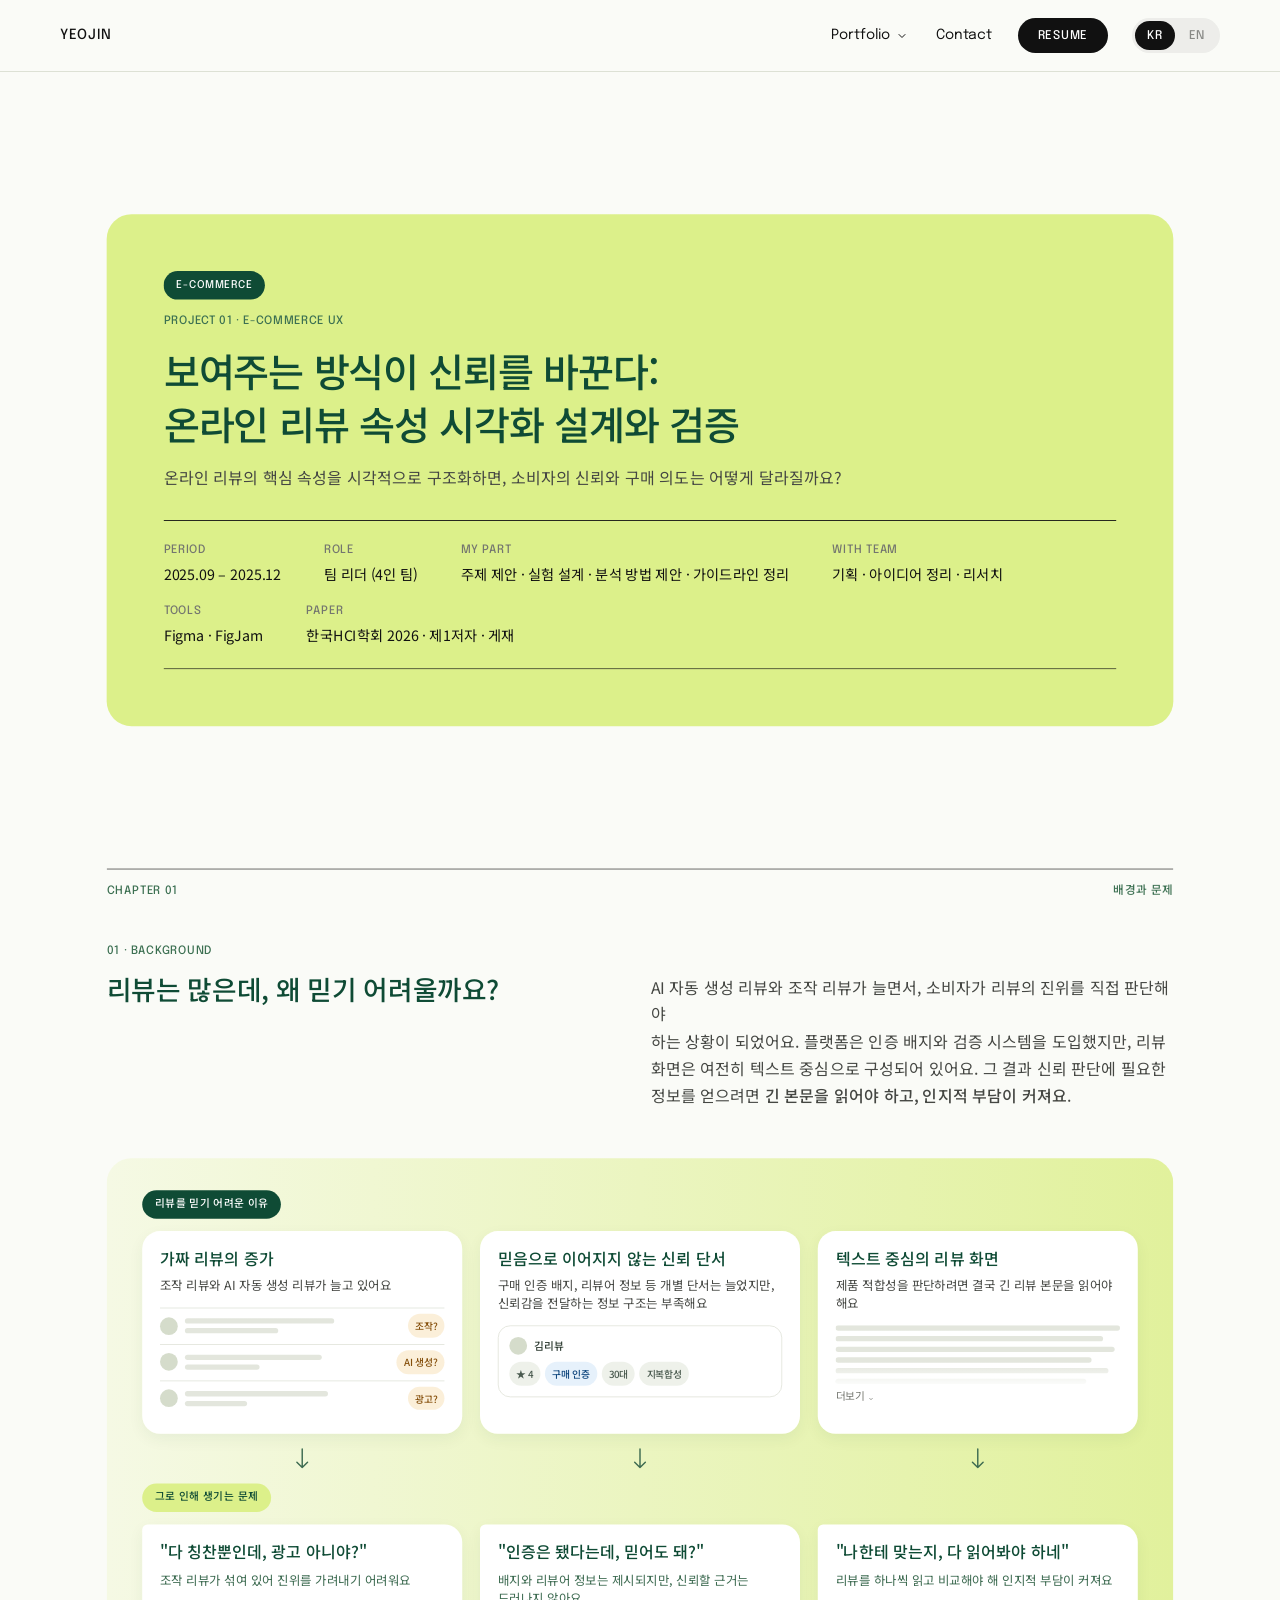
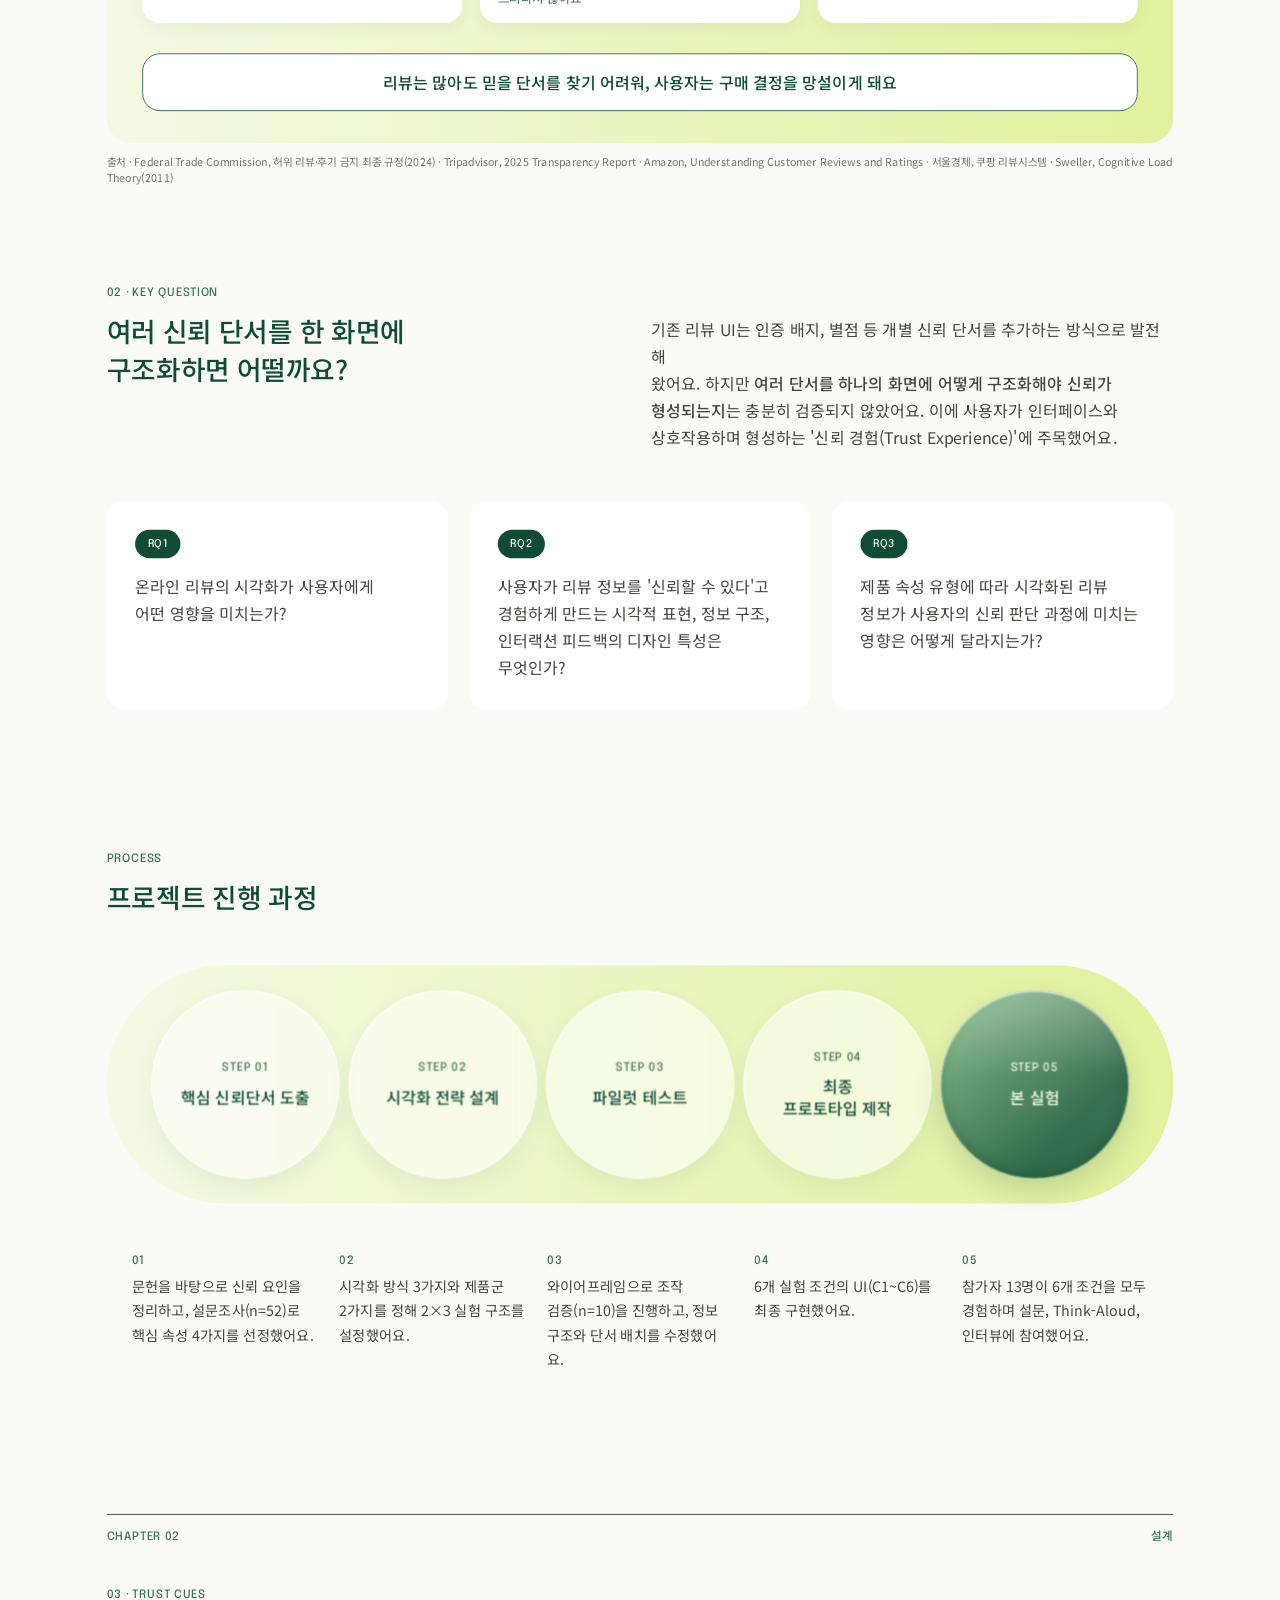
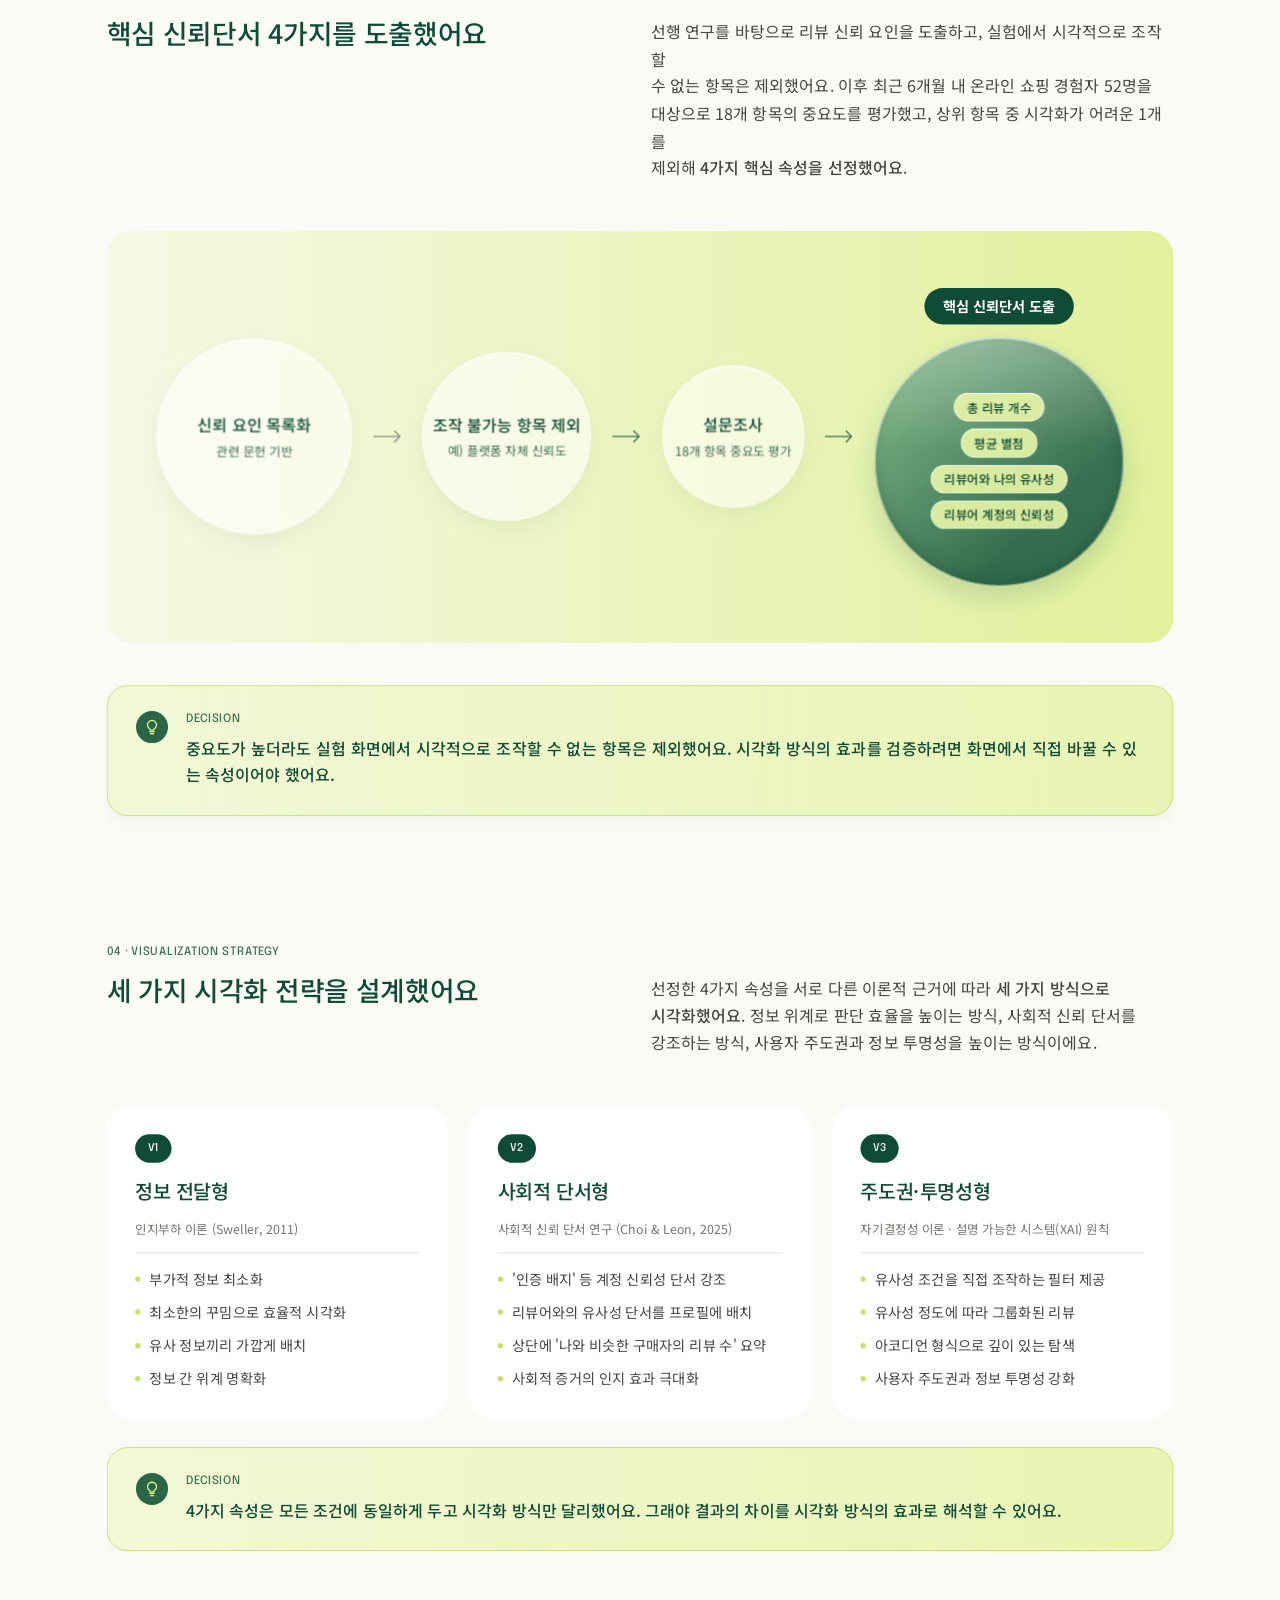
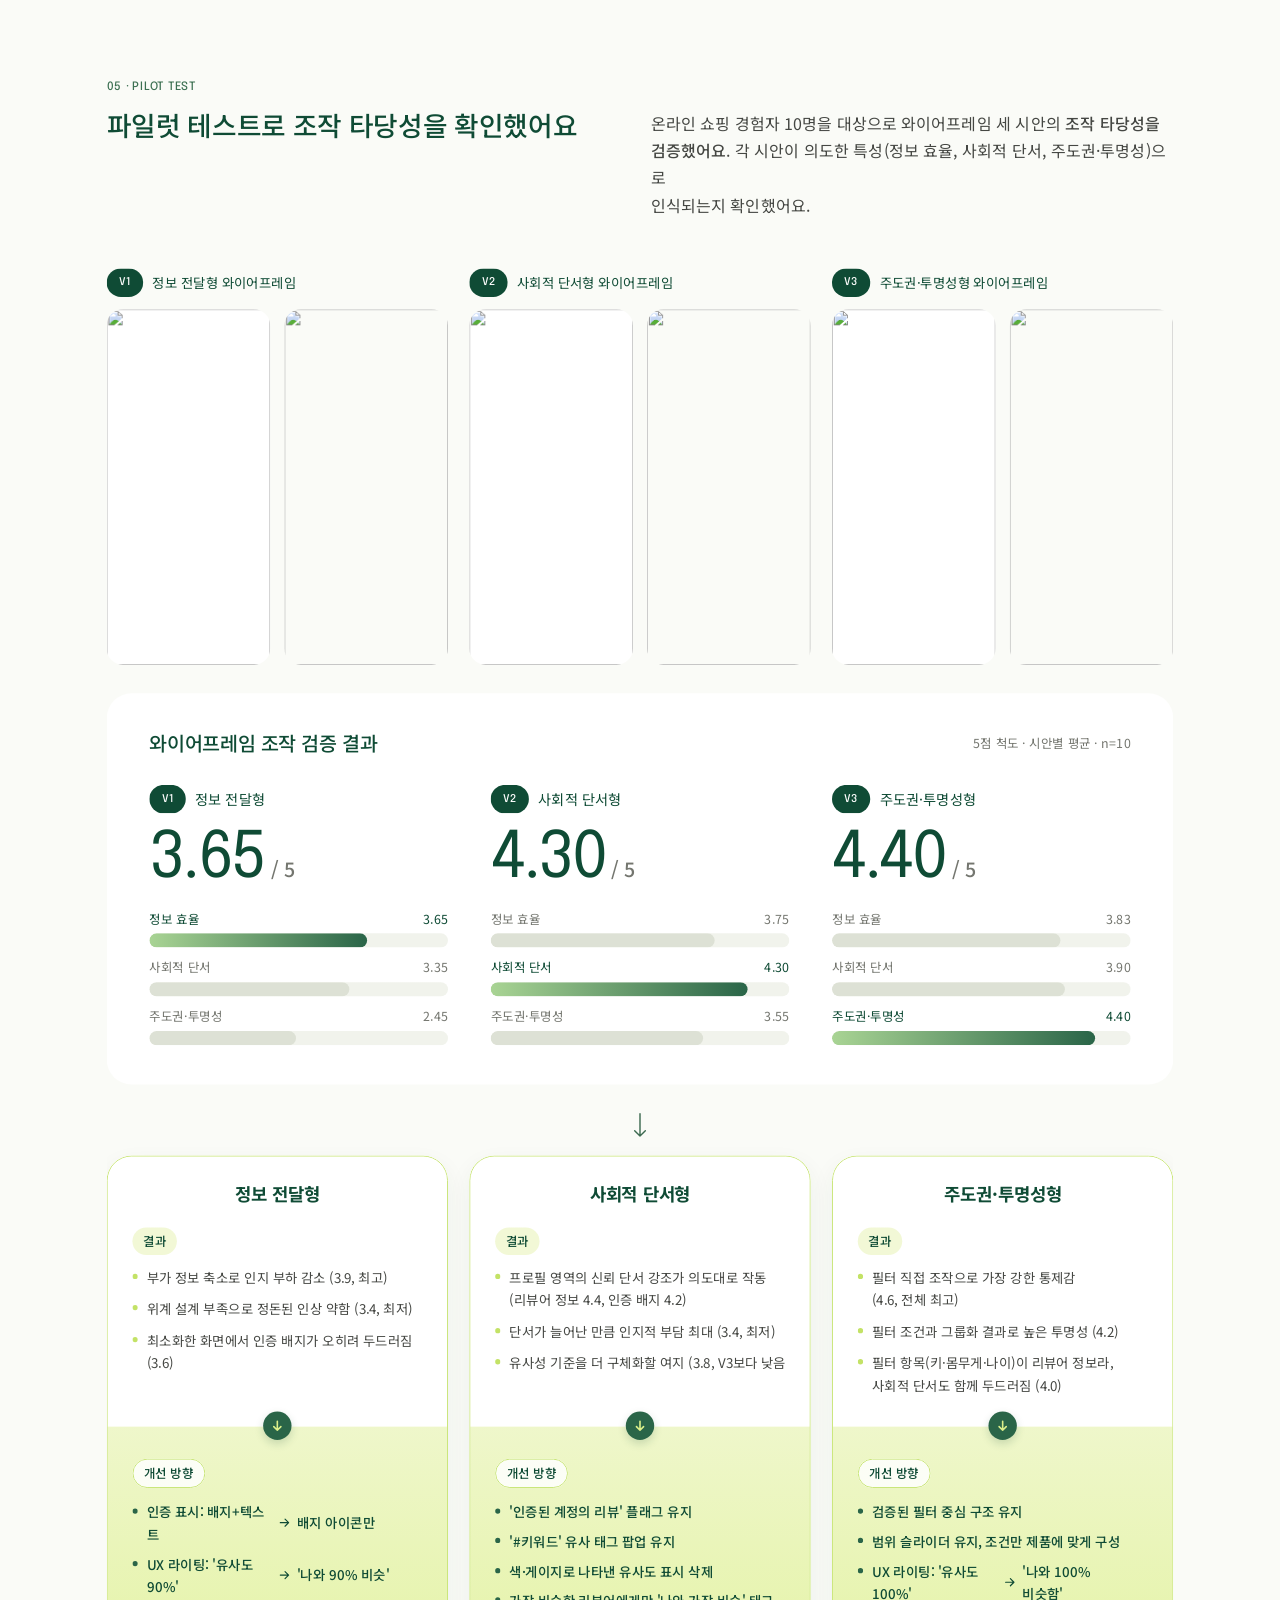
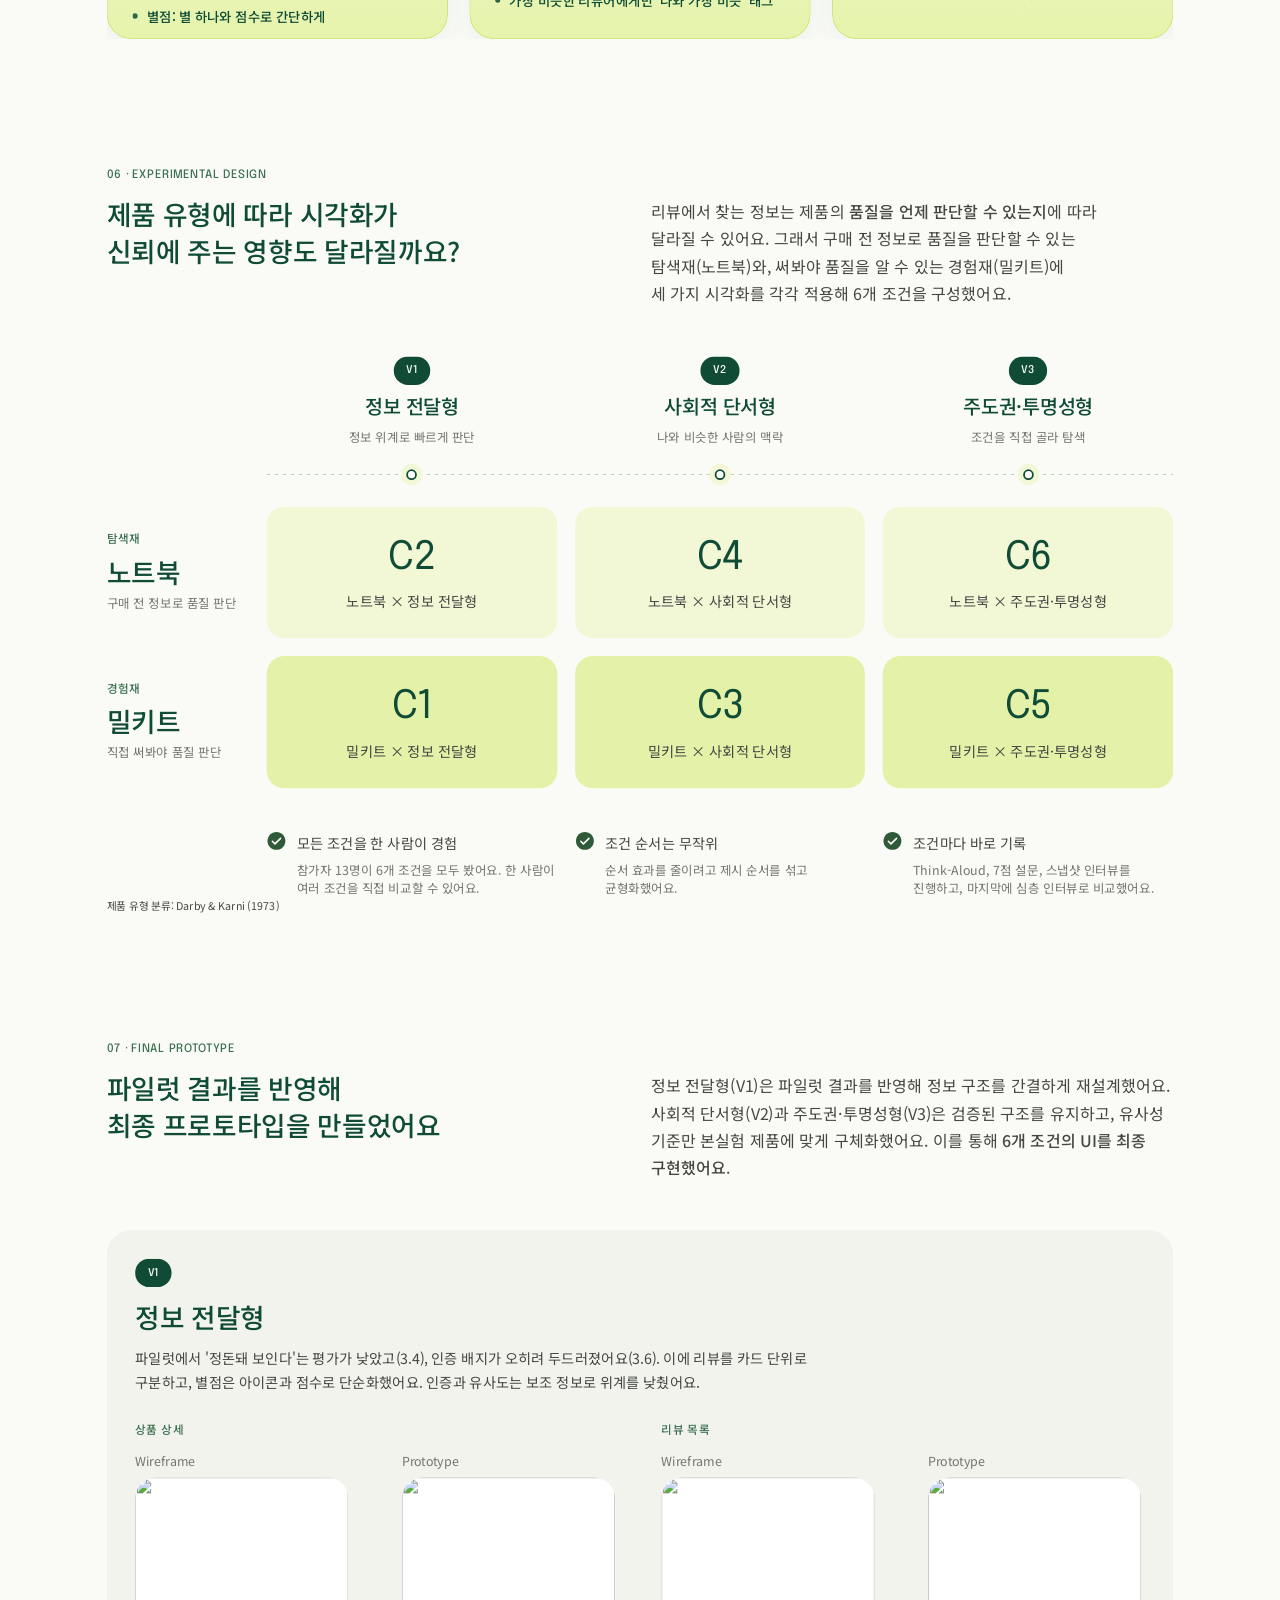
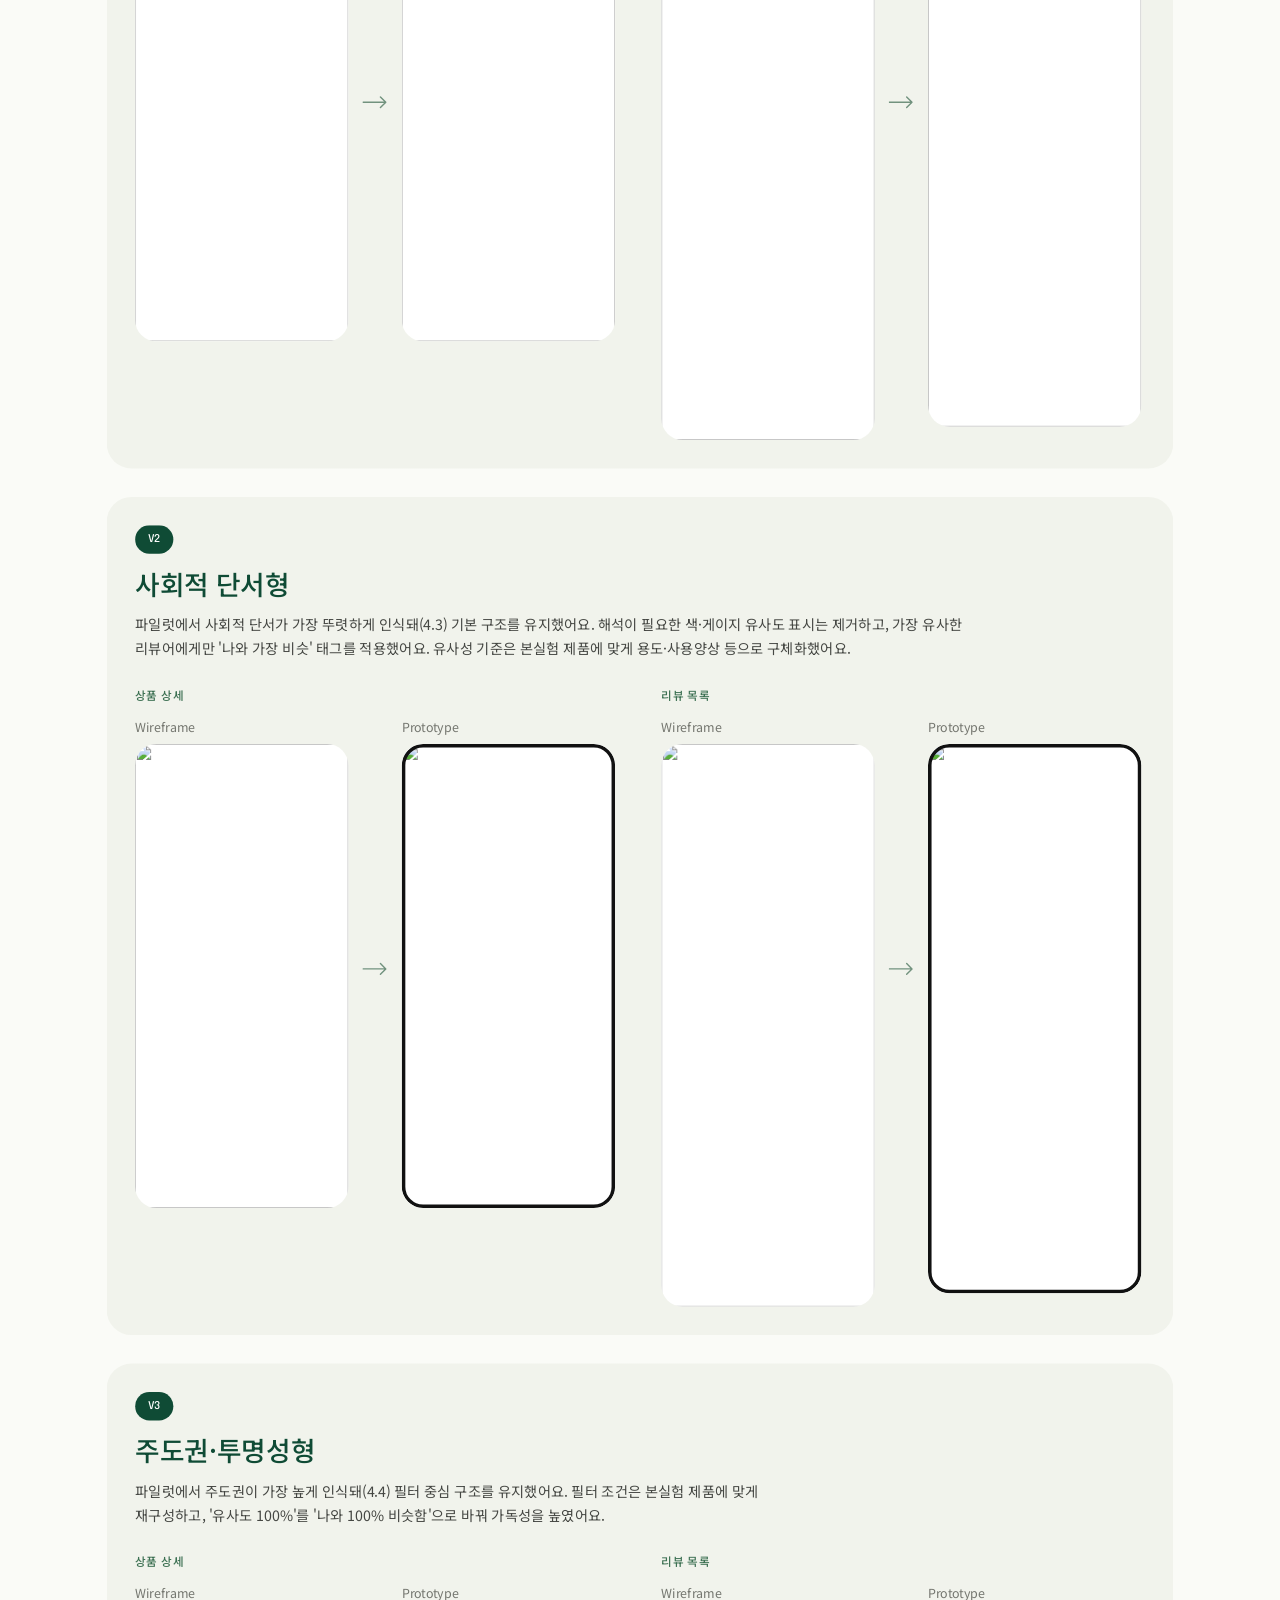
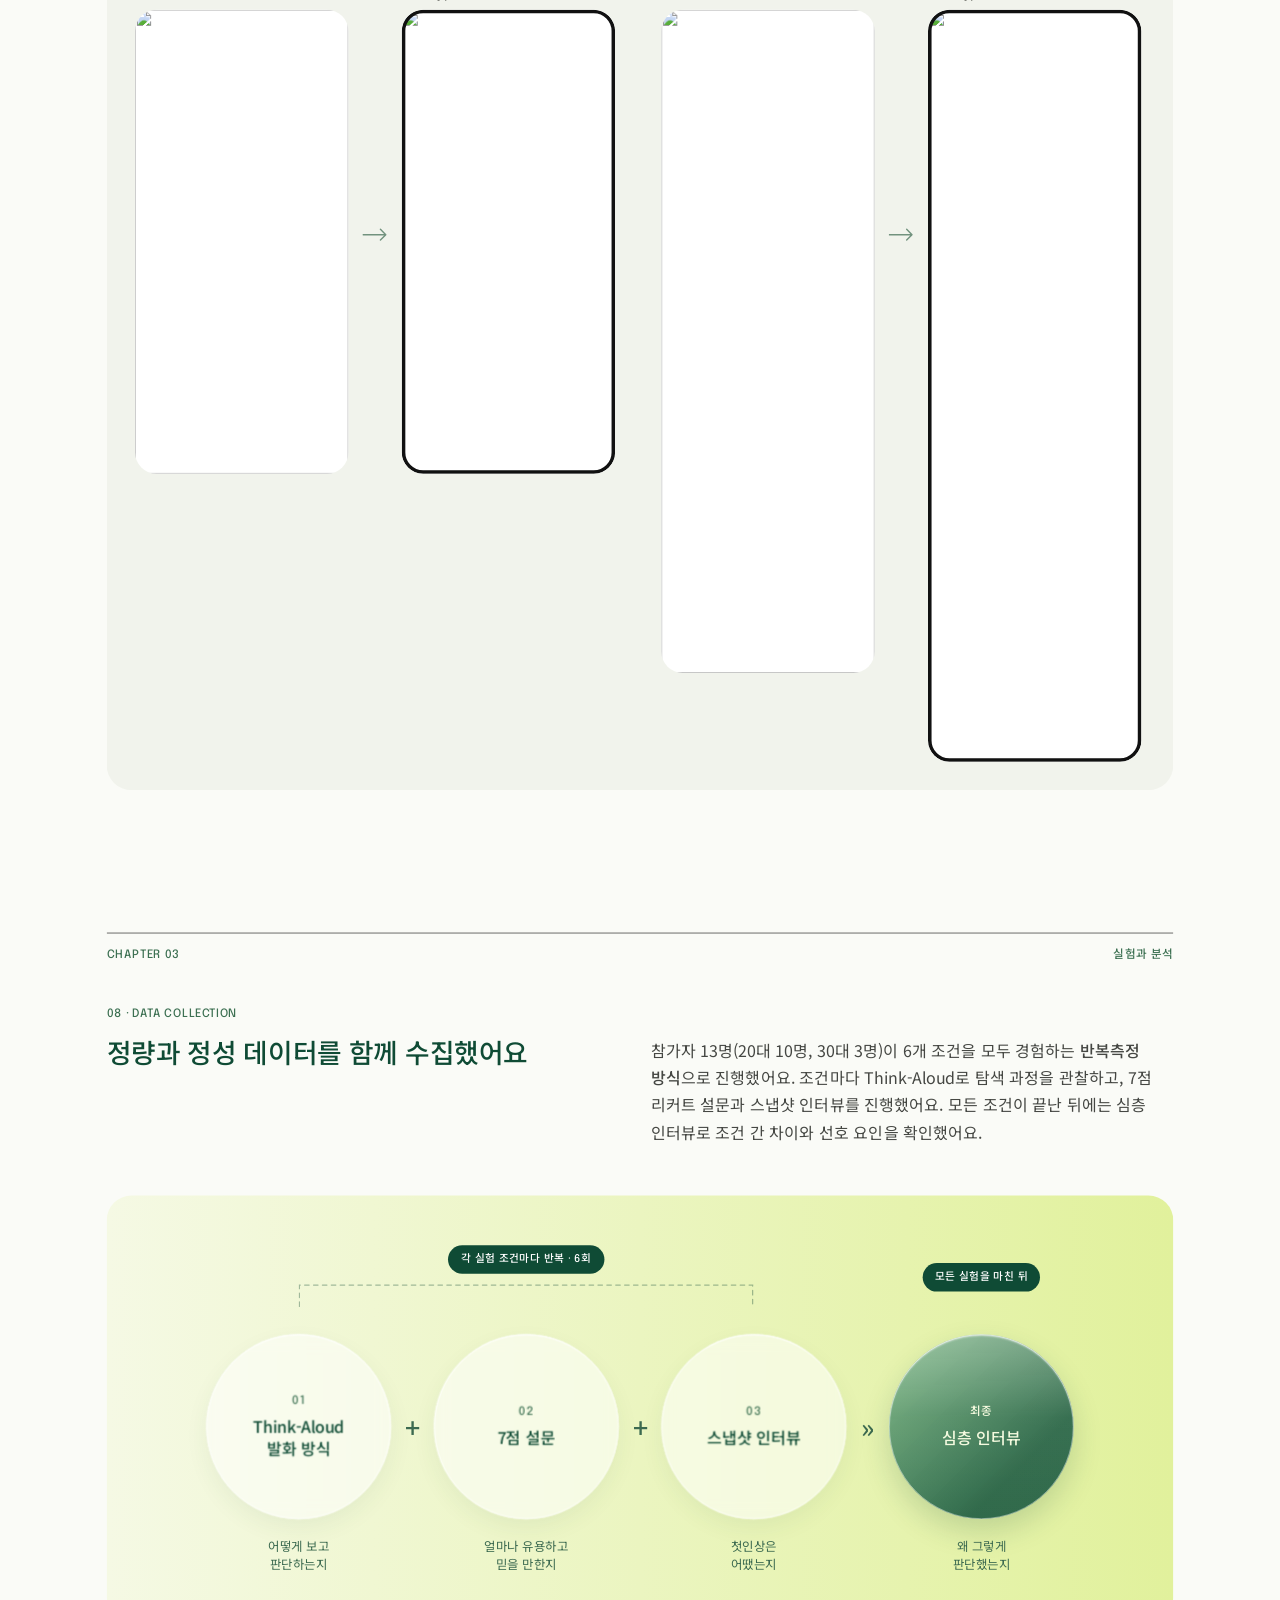
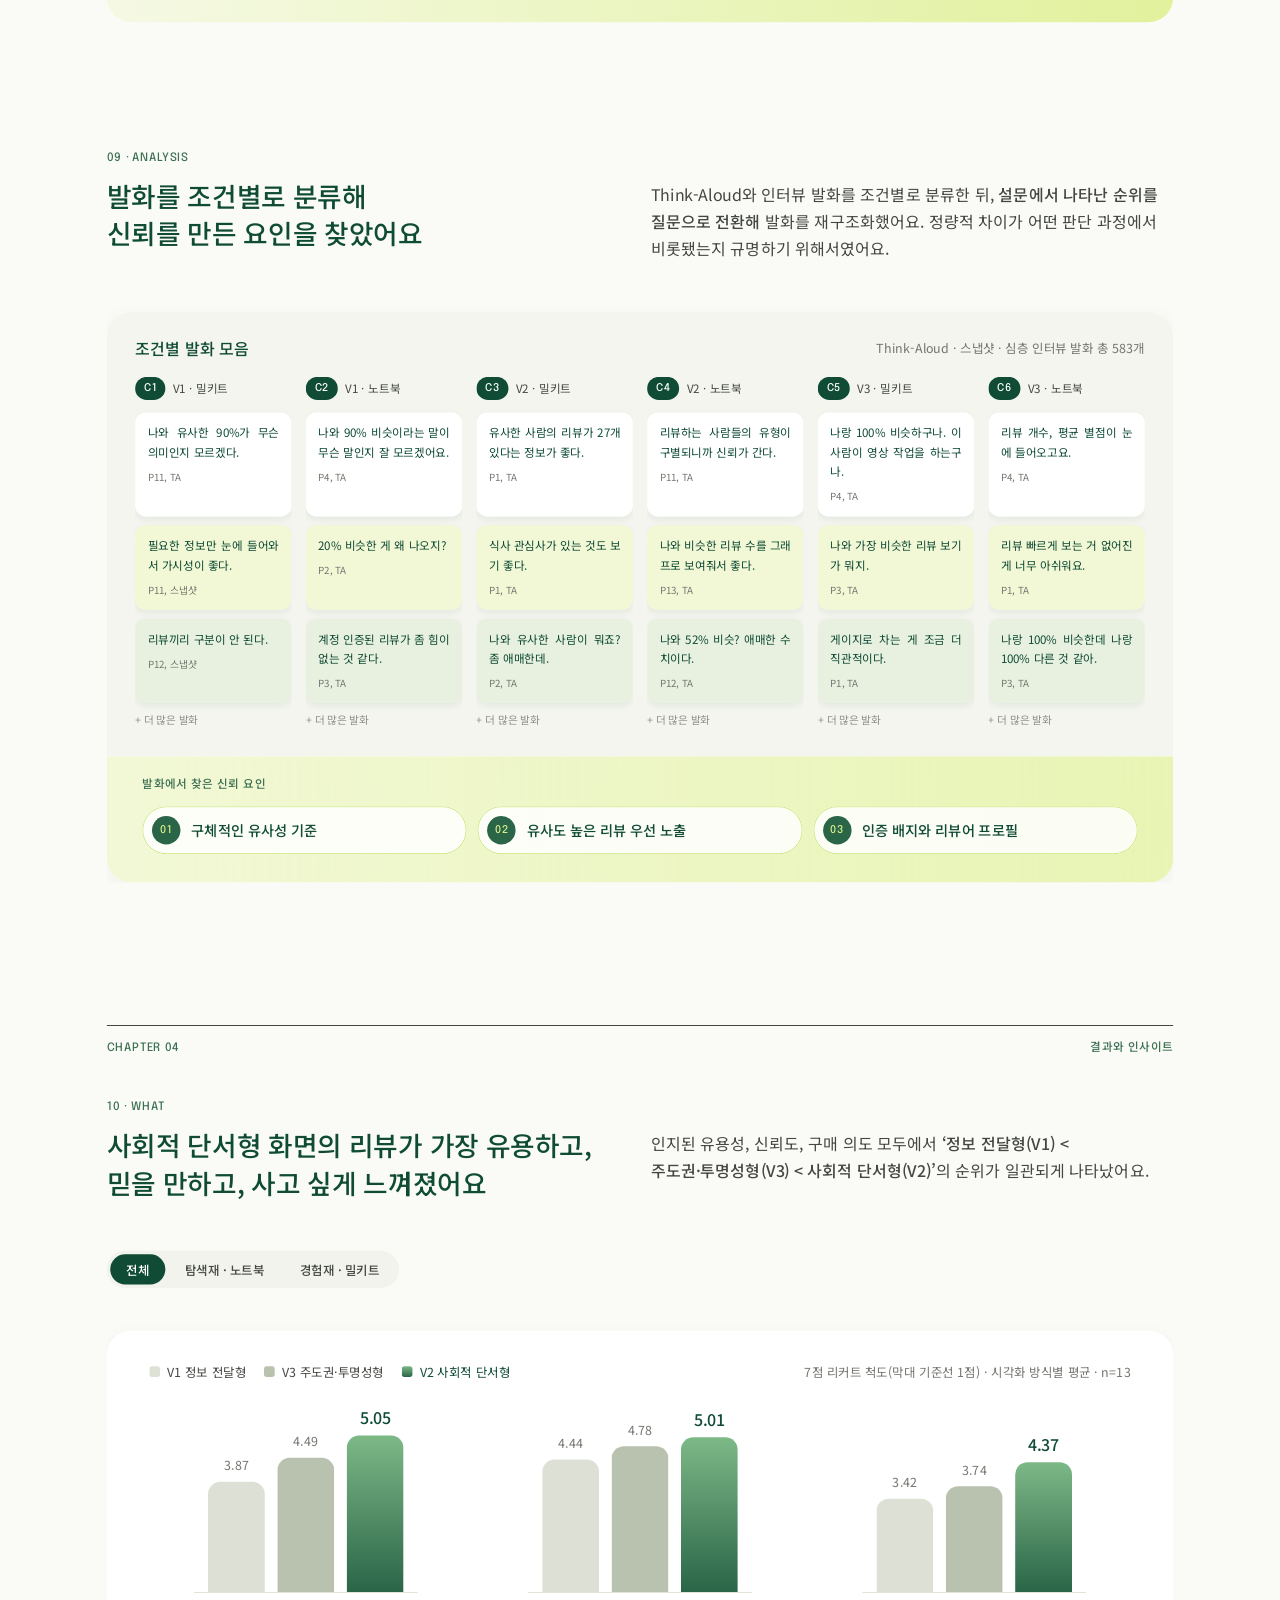
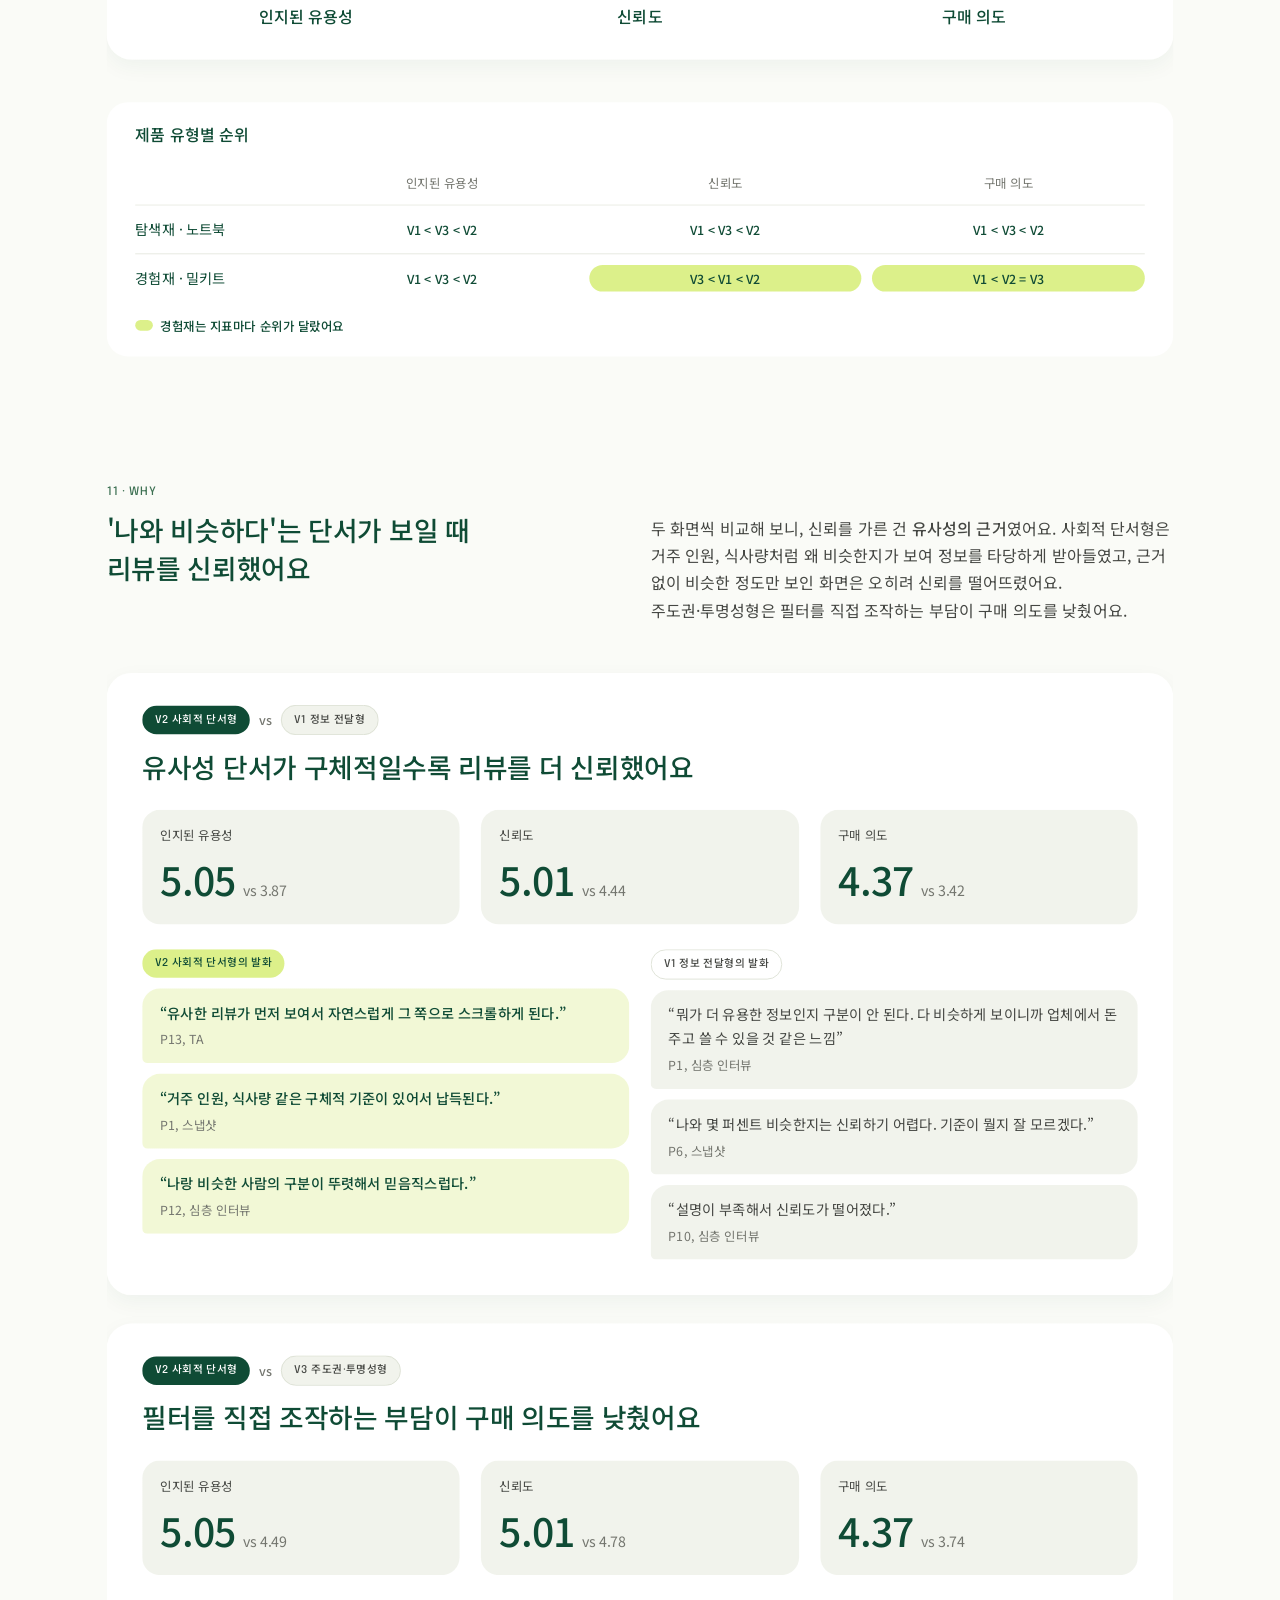
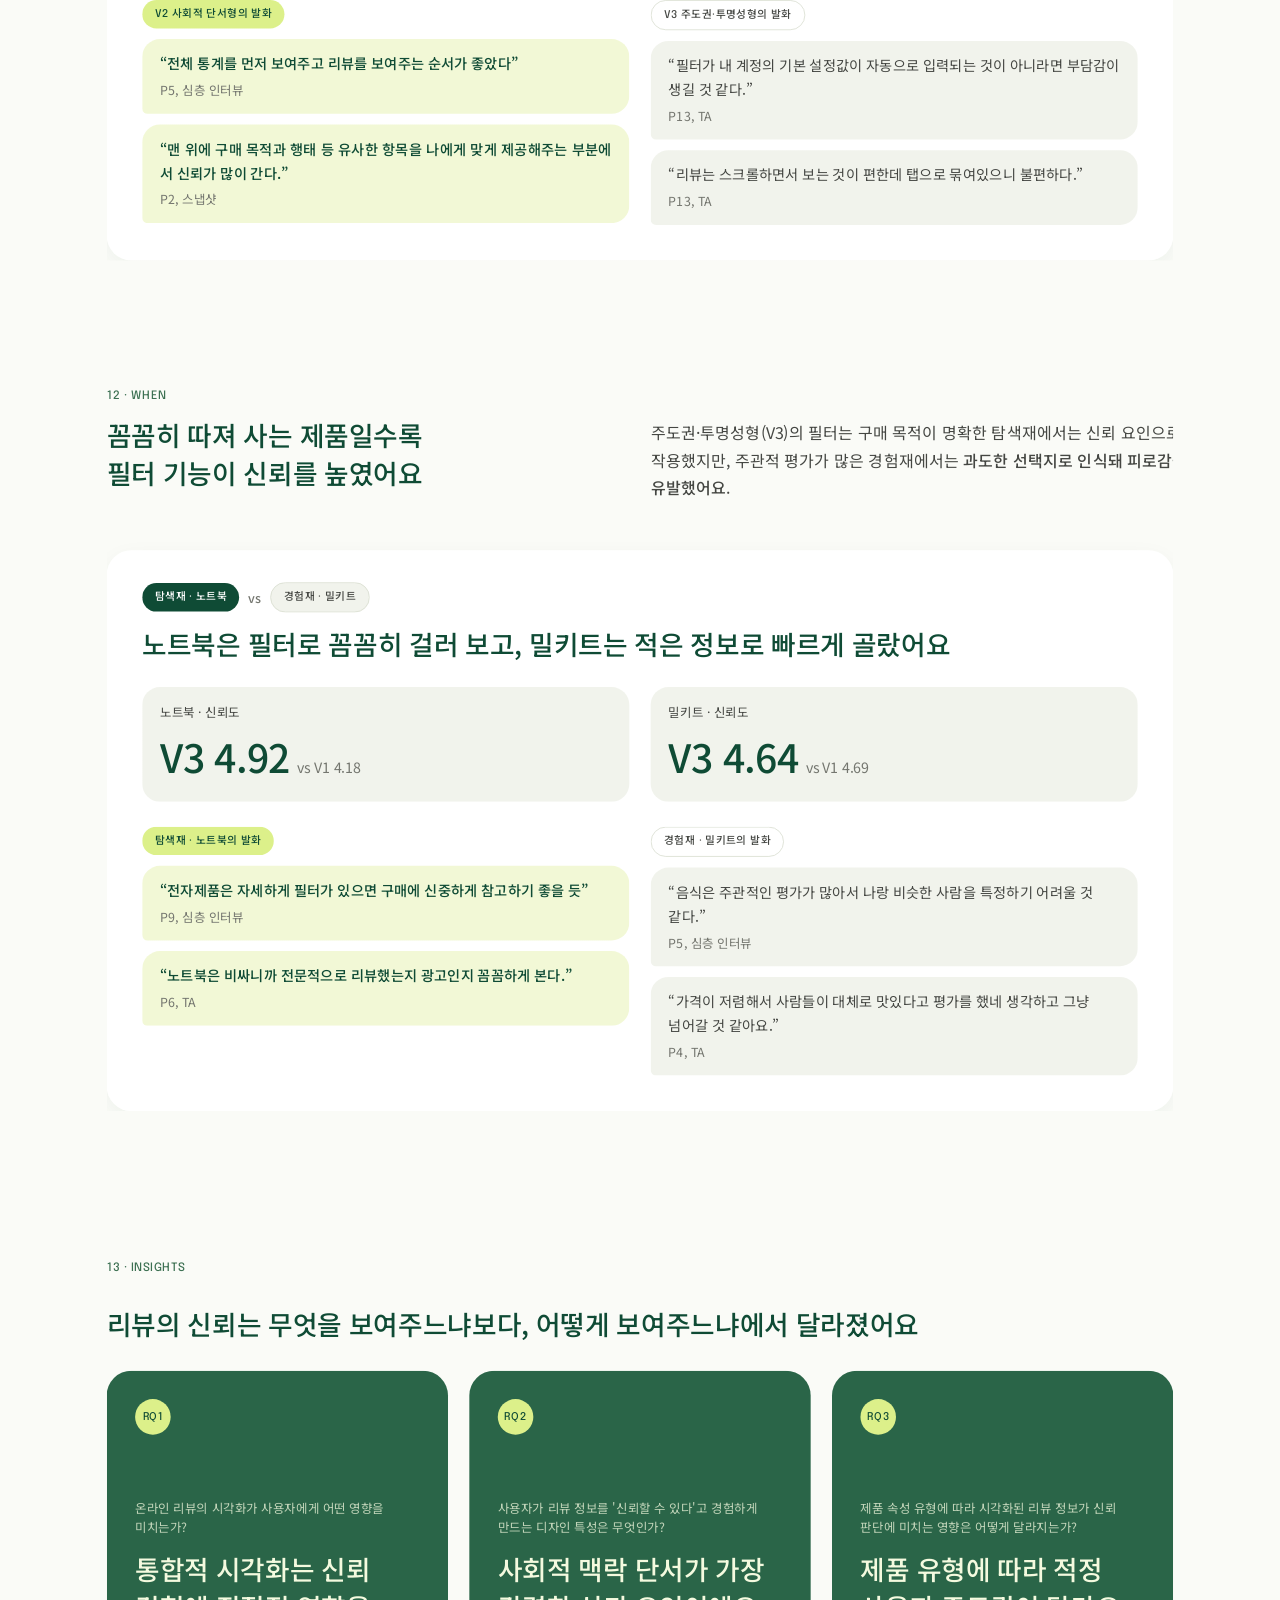
==== commit a9c92ffe: "Add files via upload" ====
--- a/review.html
+++ b/review.html
@@ -10,99 +10,29 @@
 <link href="https://fonts.googleapis.com/css2?family=Epilogue:wght@400;500;600&family=Noto+Sans+KR:wght@400;500;700&display=swap" rel="stylesheet">
 <link rel="stylesheet" href="assets/css/base.css?v=9">
 <style>
-/* page frame: 1440 × 20640 stage, centered, scaled down on narrow screens */
-.rv-fit{position:relative;width:100%;height:20658px;overflow:hidden}
-.rv-stage{position:absolute;top:0;left:50%;width:1440px;height:20658px;margin-left:-720px;transform-origin:top center;white-space:pre-line}
-.rv-stage p{margin:0}
-.rv-stage img{width:100%;height:100%;max-width:none;object-fit:cover}
-.rv-page .site-footer{margin-top:0}
-/* evidence chips */
-.rv-stage [data-jump]{cursor:pointer;transition:transform .15s ease,box-shadow .15s ease}
-.rv-stage [data-jump]:hover{transform:translateY(-1px);box-shadow:0 4px 12px rgba(15,74,51,.12)}
-.rv-stage [data-jump]:focus-visible{outline:2px solid #0f4b35;outline-offset:3px}
-.rv-stage .flash{animation:flash 1.6s ease;border-radius:12px}
-/* ---- step2 parts ---- */
-.kr-0{flex:none;position:relative;font-family:"Noto Sans KR",sans-serif;font-size:12px;font-weight:400;color:#454743;line-height:18px;letter-spacing:0;text-align:left;white-space:nowrap}
-/* ---- Figma export (unchanged; font-family:E → Epilogue) ---- */
-.f0{flex:none;font-size:12px;font-family:Epilogue,"Noto Sans KR",sans-serif;font-weight:500;color:#ffffff;line-height:1;letter-spacing:0.7px}.f1{display:flex;padding:10px 14px 10px 14px;flex:none;background:#0f4b35;border-radius:999px}.f2{flex:none;font-size:13px;font-family:Epilogue,"Noto Sans KR",sans-serif;font-weight:500;color:#3c7052;line-height:1.4;letter-spacing:0.8px}.f3{align-self:stretch;font-size:44px;font-weight:500;color:#0f4b35;line-height:1.35;letter-spacing:-0.7px}.f4{width:792px;flex:none;font-size:18px;color:#454743}.f5{display:flex;flex-direction:column;gap:16px;align-self:stretch;overflow:hidden}.f6{flex:none;font-size:13px;font-family:Epilogue,"Noto Sans KR",sans-serif;font-weight:500;color:#74766f;line-height:1.4;letter-spacing:0.8px}.f7{flex:none}.f8{display:flex;flex-direction:column;gap:4px;flex:none}.f9{display:flex;gap:48px;flex-wrap:wrap;padding:24px 0px 24px 0px;align-self:stretch;border:1px solid #111111;overflow:hidden}.f10{display:flex;flex-direction:column;gap:32px;padding:64px;position:absolute;left:120px;top:160px;width:1200px;height:573px;background:#dcf08a;border-radius:28px;overflow:hidden}.f11{display:flex;justify-content:space-between;padding:16px 0px 0px 0px;align-self:stretch;border:1px solid #111111;overflow:hidden}.f12{align-self:stretch;font-size:30px;font-weight:500;color:#0f4b35;line-height:1.4;letter-spacing:-0.3px}.f13{display:flex;flex-direction:column;gap:12px;width:588px;flex:none}.f14{align-self:stretch;font-size:18px;color:#454743}.f15{display:flex;flex-direction:column;padding:34px 0px 0px 0px;width:588px;flex:none;overflow:hidden}.f16{display:flex;gap:24px;padding:0px 0px 8px 0px;align-self:stretch;overflow:hidden}.f17{flex:none;font-size:18px;font-weight:500;color:#0f4b35;line-height:1.4}.f18{align-self:stretch;font-size:14px;color:#454743;line-height:1.45}.f19{width:20px;flex:none;height:20px;background:#d5dccb;border-radius:50%}.f20{width:168px;flex:none;height:6px;background:#e3e6dd;border-radius:3px}.f21{width:105px;flex:none;height:6px;background:#e3e6dd;border-radius:3px}.f22{display:flex;flex-direction:column;gap:5px;flex:1 1 0;min-width:0}.f23{flex:none;font-size:11px;font-weight:500;color:#854f0b;line-height:1.3}.f24{display:flex;padding:6px 8px 6px 8px;flex:none;background:#fbefd9;border-radius:999px}.f25{display:flex;gap:8px;align-items:center;padding:7px 0px 7px 0px;align-self:stretch;border:1px solid #e3e6dd}.f26{width:154px;flex:none;height:6px;background:#e3e6dd;border-radius:3px}.f27{width:84px;flex:none;height:6px;background:#e3e6dd;border-radius:3px}.f28{width:161px;flex:none;height:6px;background:#e3e6dd;border-radius:3px}.f29{width:70px;flex:none;height:6px;background:#e3e6dd;border-radius:3px}.f30{display:flex;flex-direction:column;padding:10px 0px 0px 0px;align-self:stretch}.f31{display:flex;flex-direction:column;gap:6px;padding:18px 20px 20px 20px;flex:1 1 0;min-width:0;align-self:stretch;background:#ffffff;border-radius:20px;box-shadow:0px 6px 18px 0px rgba(15,74,51,0.06)}.f32{flex:none;font-size:12px;font-weight:500;color:#2c3a30;line-height:1.3}.f33{display:flex;flex:1 1 0;min-width:0;height:1px}.f34{display:flex;gap:8px;align-items:center;align-self:stretch}.f35{flex:none;font-size:11px;font-weight:500;color:#4a5a4f;line-height:1.3}.f36{display:flex;padding:6px 8px 6px 8px;flex:none;background:#eef1ea;border-radius:999px}.f37{flex:none;font-size:11px;font-weight:500;color:#0c447c;line-height:1.3}.f38{display:flex;padding:6px 8px 6px 8px;flex:none;background:#e6f1fb;border-radius:999px}.f39{display:flex;gap:5px;flex-wrap:wrap;align-self:stretch}.f40{display:flex;flex-direction:column;gap:8px;padding:12px;align-self:stretch;border:1px solid #e3e6dd;border-radius:14px}.f41{position:absolute;left:0px;top:0px;width:320px;height:6px;background:#e3e6dd;border-radius:3px}.f42{position:absolute;left:0px;top:12px;width:301px;height:6px;background:#e3e6dd;border-radius:3px}.f43{position:absolute;left:0px;top:24px;width:314px;height:6px;background:#e3e6dd;border-radius:3px}.f44{position:absolute;left:0px;top:36px;width:288px;height:6px;background:#e3e6dd;border-radius:3px}.f45{position:absolute;left:0px;top:48px;width:307px;height:6px;background:#e3e6dd;border-radius:3px}.f46{position:absolute;left:0px;top:60px;width:282px;height:6px;background:#e3e6dd;border-radius:3px}.f47{position:absolute;left:0px;top:42px;width:320px;height:28px;background:linear-gradient(0deg,#ffffff 0%,#ffffff 100%)}.f48{position:relative;align-self:stretch;height:70px;overflow:hidden}.f49{flex:none;font-size:12px;color:#74766f;line-height:1.5}.f50{display:flex;gap:20px;align-self:stretch}.f51{position:absolute;left:2px;top:1px;width:12px;height:21px;border:2px solid #3c6a50}.f52{position:relative;width:16px;flex:none;height:24px;overflow:hidden}.f53{display:flex;justify-content:center;padding:2px 0px 2px 0px;flex:1 1 0;min-width:0}.f54{flex:none;font-size:12px;font-family:Epilogue,"Noto Sans KR",sans-serif;font-weight:500;color:#0f4b35;line-height:1;letter-spacing:0.7px}.f55{display:flex;padding:10px 14px 10px 14px;flex:none;background:#dcf08a;border-radius:999px}.f56{align-self:stretch;font-size:18px;font-weight:500;color:#0f4b35;line-height:1.4}.f57{align-self:stretch;font-size:14px;color:#3c6a50;line-height:1.45}.f58{display:flex;flex-direction:column;gap:8px;padding:18px 20px 20px 20px;flex:1 1 0;min-width:0;height:111px;background:#ffffff;border-radius:6px 20px 20px 20px;box-shadow:0px 6px 18px 0px rgba(15,74,51,0.06)}.f59{display:flex;flex-direction:column;width:10px;flex:none;height:6px}.f60{flex:none;font-size:18px;font-weight:500;color:#0f4b35;line-height:1.4;text-align:center}.f61{display:flex;justify-content:center;padding:18px 24px 18px 24px;align-self:stretch;background:#ffffff;border:2px solid #2a6548;border-radius:20px}.f62{display:flex;flex-direction:column;gap:14px;padding:36px 40px 36px 40px;align-self:stretch;background:linear-gradient(90deg,#f5f9e4 0%,#e1f19c 100%);border-radius:28px}.f63{align-self:stretch;font-size:12px;color:#74766f;line-height:1.5}.f64{display:flex;flex-direction:column;gap:12px;align-self:stretch}.f65{display:flex;gap:24px;padding:0px 0px 24px 0px;align-self:stretch;overflow:hidden}.f66{display:flex;flex-direction:column;gap:16px;padding:32px;flex:1 1 0;min-width:0;align-self:stretch;background:#ffffff;border-radius:20px;overflow:hidden}.f67{display:flex;gap:24px;align-self:stretch;overflow:hidden}.f68{display:flex;flex-direction:column;gap:32px;padding:64px 0px 0px 0px;align-self:stretch;overflow:hidden}.f69{display:flex;flex-direction:column;gap:48px;position:absolute;left:120px;top:893px;width:1200px;height:1540px;overflow:hidden}.f70{display:flex;flex-direction:column;gap:10px;justify-content:center;align-items:center;width:212px;flex:none;height:212px;background:rgba(255,255,255,0.55);border:1px solid rgba(255,255,255,0.95);border-radius:999px;box-shadow:0px 10px 28px 0px rgba(46,89,56,0.07);overflow:hidden}.f71{flex:none;font-size:13px;font-family:Epilogue,"Noto Sans KR",sans-serif;font-weight:500;color:#f4fadf;line-height:1.4;letter-spacing:0.8px}.f72{flex:none;font-size:18px;font-weight:500;color:#f4fadf;line-height:1.4}.f73{display:flex;flex-direction:column;gap:10px;justify-content:center;align-items:center;width:212px;flex:none;height:212px;background:linear-gradient(0deg,#ffffff 0%,#ffffff 45%,#ffffff 100%);border:1px solid rgba(255,255,255,0.45);border-radius:999px;box-shadow:0px 14px 32px 0px rgba(23,77,51,0.18);overflow:hidden}.f74{display:flex;gap:10px;justify-content:center;align-items:center;padding:28px;align-self:stretch;background:linear-gradient(90deg,#f5f9e4 0%,#e1f19c 100%);border-radius:999px}.f75{align-self:stretch;color:#454743}.f76{display:flex;flex-direction:column;gap:6px;flex:1 1 0;min-width:0;overflow:hidden}.f77{display:flex;gap:24px;padding:0px 28px 0px 28px;align-self:stretch;overflow:hidden}.f78{display:flex;flex-direction:column;gap:56px;position:absolute;left:120px;top:2593px;width:1200px;height:558px;overflow:hidden}.f79{flex:none;font-size:14px;color:#3c6a50;line-height:1.45;text-align:center}.f80{display:flex;flex-direction:column;gap:6px;justify-content:center;align-items:center;width:220px;flex:none;height:220px;background:rgba(255,255,255,0.55);border:1px solid rgba(255,255,255,0.95);border-radius:999px;box-shadow:0px 10px 28px 0px rgba(46,89,56,0.07);overflow:hidden}.f81{position:absolute;left:0px;top:2px;width:30px;height:12px;border:2px solid #8c8b87}.f82{position:relative;width:32px;flex:none;height:16px;overflow:hidden}.f83{display:flex;flex-direction:column;gap:6px;justify-content:center;align-items:center;width:190px;flex:none;height:190px;background:rgba(255,255,255,0.55);border:1px solid rgba(255,255,255,0.95);border-radius:999px;box-shadow:0px 10px 28px 0px rgba(46,89,56,0.07);overflow:hidden}.f84{position:absolute;left:0px;top:2px;width:30px;height:12px;border:2px solid #3c7052}.f85{display:flex;flex-direction:column;gap:6px;justify-content:center;align-items:center;width:160px;flex:none;height:160px;background:rgba(255,255,255,0.55);border:1px solid rgba(255,255,255,0.95);border-radius:999px;box-shadow:0px 10px 28px 0px rgba(46,89,56,0.07);overflow:hidden}.f86{flex:none;font-weight:700;color:#ffffff;line-height:1.3}.f87{display:flex;padding:10px 20px 10px 20px;flex:none;background:#0f4b35;border-radius:999px}.f88{flex:none;font-size:14px;font-weight:500;color:#0f4b35;line-height:1.3}.f89{display:flex;padding:6px 14px 6px 14px;flex:none;background:rgba(230,245,166,0.92);border:1px solid rgba(255,255,255,0.7);border-radius:999px;overflow:hidden}.f90{display:flex;flex-direction:column;gap:8px;justify-content:center;align-items:center;width:280px;flex:none;height:280px;background:linear-gradient(0deg,#ffffff 0%,#ffffff 45%,#ffffff 100%);border:1px solid rgba(255,255,255,0.45);border-radius:999px;box-shadow:0px 14px 32px 0px rgba(23,77,51,0.18);overflow:hidden}.f91{display:flex;flex-direction:column;gap:14px;align-items:center;flex:none}.f92{display:flex;justify-content:space-between;align-items:center;padding:64px 56px 64px 56px;align-self:stretch;background:linear-gradient(90deg,#f5f9e4 0%,#e1f19c 100%);border-radius:28px}.f93{position:absolute;left:5px;top:2px;width:10px;height:15px;border:1px solid #dcf08a}.f94{position:relative;position:absolute;left:8px;top:8px;width:20px;height:20px;overflow:hidden}.f95{position:relative;width:36px;flex:none;height:36px;background:#2a6548;border-radius:18px;overflow:hidden}.f96{align-self:stretch;font-size:18px;font-weight:500;color:#0f4b35}.f97{display:flex;flex-direction:column;gap:8px;flex:1 1 0;min-width:0;overflow:hidden}.f98{display:flex;gap:20px;padding:28px 40px 30px 32px;align-self:stretch;background:linear-gradient(90deg,#dcf08a 0%,#dcf08a 100%);border:1px solid #c3e266;border-radius:24px;box-shadow:0px 6px 18px 0px rgba(23,77,51,0.05)}.f99{flex:none;font-size:22px;font-weight:500;color:#0f4b35;line-height:1.45}.f100{flex:none;font-size:14px;color:#74766f;line-height:1.5}.f101{align-self:stretch;height:1px;background:#dde1d5}.f102{width:6px;flex:none;height:6px;background:#c3e266;border-radius:50%}.f103{flex:1 1 0;min-width:0;color:#454743}.f104{display:flex;gap:10px;align-items:center;align-self:stretch;overflow:hidden}.f105{display:flex;flex-direction:column;gap:10px;align-self:stretch;overflow:hidden}.f106{display:flex;flex-direction:column;gap:16px;padding:32px;flex:1 1 0;min-width:0;align-self:stretch;background:#ffffff;border-radius:28px;overflow:hidden}.f107{display:flex;flex-direction:column;gap:32px;padding:96px 0px 0px 0px;align-self:stretch;overflow:hidden}.f108{flex:none;font-size:15px;color:#0f4b35}.f109{display:flex;gap:10px;align-items:center;flex:none;overflow:hidden}.f110{position:absolute;left:0px;top:0px;width:184px;height:400px}.f111{position:relative;position:absolute;left:0px;top:0px;width:184px;height:400px;background:#ffffff;border:1px solid #dde1d5;border-radius:18px;overflow:hidden}.f112{position:absolute;left:0px;top:0px;width:184px;height:486px;border-radius:5px}.f113{position:relative;position:absolute;left:0px;top:0px;width:184px;height:485px;background:#ffffff;overflow:hidden}.f114{position:absolute;left:0px;top:0px;width:184px;height:460px;border:1px solid #dde1d5;border-radius:18px}.f115{position:absolute;left:0px;top:330px;width:184px;height:70px;background:linear-gradient(0deg,#fafbf7 0%,#fafbf7 100%)}.f116{position:relative;position:absolute;left:200px;top:0px;width:184px;height:400px;border-radius:18px;overflow:hidden}.f117{position:relative;align-self:stretch;height:400px}.f118{display:flex;flex-direction:column;gap:14px;flex:1 1 0;min-width:0}.f119{position:absolute;left:0px;top:0px;width:184px;height:485px}.f120{position:absolute;left:0px;top:0px;width:184px;height:572px}.f121{position:relative;position:absolute;left:0px;top:0px;width:184px;height:572px;background:#ffffff;overflow:hidden}.f122{display:flex;gap:24px;align-self:stretch}.f123{display:flex;justify-content:space-between;align-items:center;align-self:stretch;overflow:hidden}.f124{flex:none;color:#0f4b35}.f125{flex:none;font-size:72px;font-family:Epilogue,"Noto Sans KR",sans-serif;color:#0f4b35;line-height:1;letter-spacing:-2.9px}.f126{flex:none;font-size:22px;font-weight:500;color:#74766f;line-height:1.45}.f127{display:flex;gap:6px;align-items:baseline;flex:none;overflow:hidden}.f128{flex:none;font-size:14px;color:#0f4b35;line-height:1.5}.f129{display:flex;justify-content:space-between;align-self:stretch;overflow:hidden}.f130{position:absolute;left:0px;top:0px;width:245px;height:16px;background:linear-gradient(90deg,#a9d494 0%,#2a6548 100%);border-radius:8px}.f131{position:relative;align-self:stretch;height:16px;background:#f1f3ec;border-radius:8px;overflow:hidden}.f132{display:flex;flex-direction:column;gap:6px;align-self:stretch;overflow:hidden}.f133{position:absolute;left:0px;top:0px;width:225px;height:16px;background:#dde1d5;border-radius:8px}.f134{position:absolute;left:0px;top:0px;width:165px;height:16px;background:#dde1d5;border-radius:8px}.f135{display:flex;flex-direction:column;gap:12px;padding:4px 0px 0px 0px;align-self:stretch;overflow:hidden}.f136{display:flex;flex-direction:column;gap:16px;flex:1 1 0;min-width:0;overflow:hidden}.f137{position:absolute;left:0px;top:0px;width:252px;height:16px;background:#dde1d5;border-radius:8px}.f138{position:absolute;left:0px;top:0px;width:289px;height:16px;background:linear-gradient(90deg,#a9d494 0%,#2a6548 100%);border-radius:8px}.f139{position:absolute;left:0px;top:0px;width:239px;height:16px;background:#dde1d5;border-radius:8px}.f140{position:absolute;left:0px;top:0px;width:257px;height:16px;background:#dde1d5;border-radius:8px}.f141{position:absolute;left:0px;top:0px;width:262px;height:16px;background:#dde1d5;border-radius:8px}.f142{position:absolute;left:0px;top:0px;width:296px;height:16px;background:linear-gradient(90deg,#a9d494 0%,#2a6548 100%);border-radius:8px}.f143{display:flex;gap:48px;align-self:stretch;overflow:hidden}.f144{display:flex;flex-direction:column;gap:32px;padding:40px 48px 44px 48px;align-self:stretch;background:#ffffff;border-radius:28px;overflow:hidden}.f145{position:absolute;left:2px;top:1px;width:12px;height:25px;border:2px solid #3c6a50}.f146{position:relative;width:16px;flex:none;height:28px;overflow:hidden}.f147{flex:none;font-size:20px;font-weight:700;color:#0f4b35;line-height:1.4;text-align:center}.f148{display:flex;gap:10px;justify-content:center;align-items:center;padding:0px 0px 12px 0px;align-self:stretch;overflow:hidden}.f149{display:flex;gap:6px;align-items:center;padding:6px 12px 6px 12px;flex:none;background:#f2f8d6;border-radius:999px;overflow:hidden}.f150{position:absolute;left:0px;top:9px;width:6px;height:6px;background:#c3e266;border-radius:50%}.f151{position:relative;width:6px;flex:none;height:24px;overflow:hidden}.f152{flex:1 1 0;min-width:0;font-size:15px;color:#454743}.f153{display:flex;gap:10px;align-self:stretch;overflow:hidden}.f154{display:flex;flex-direction:column;gap:12px;padding:28px 28px 32px 28px;align-self:stretch;height:304px;overflow:hidden}.f155{display:flex;gap:6px;align-items:center;padding:6px 12px 6px 12px;flex:none;background:rgba(255,255,255,0.85);border:1px solid #c3e266;border-radius:999px;overflow:hidden}.f156{position:absolute;left:0px;top:9px;width:6px;height:6px;background:#2a6548;border-radius:50%}.f157{flex:1 1 0;min-width:0;font-size:15px;font-weight:500;color:#0f4b35}.f158{position:absolute;left:0px;top:0px;width:9px;height:8px;border:1px solid #0f4b35}.f159{position:relative;width:16px;flex:none;height:16px}.f160{display:flex;gap:6px;align-items:center;flex:1 1 0;min-width:0;overflow:hidden}.f161{display:flex;flex-direction:column;gap:8px;align-self:stretch;overflow:hidden}.f162{display:flex;flex-direction:column;gap:14px;padding:36px 28px 28px 28px;align-self:stretch;height:238px;background:linear-gradient(0deg,#dcf08a 0%,#dcf08a 100%);overflow:hidden}.f163{position:absolute;left:3px;top:2px;width:8px;height:10px;border:2px solid #dcf08a}.f164{position:relative;position:absolute;left:9px;top:9px;width:14px;height:14px;overflow:hidden}.f165{position:relative;position:absolute;left:176px;top:288px;width:32px;height:32px;background:#2a6548;border-radius:16px;box-shadow:0px 4px 10px 0px rgba(23,77,51,0.18);overflow:hidden}.f166{display:flex;flex-direction:column;flex:1 1 0;min-width:0;background:#ffffff;border:1px solid #c3e266;border-radius:28px;box-shadow:0px 10px 28px 0px rgba(15,74,51,0.06);overflow:hidden}.f167{display:flex;flex-direction:column;gap:20px;align-items:center;align-self:stretch}.f168{display:flex;flex-direction:column;width:160px;flex:none;height:1px;overflow:hidden}.f169{flex:none;font-size:22px;font-weight:500;color:#0f4b35;line-height:1.45;text-align:center}.f170{flex:none;font-size:14px;color:#74766f;line-height:1.5;text-align:center}.f171{display:flex;flex-direction:column;gap:8px;align-items:center;flex:1 1 0;min-width:0;overflow:hidden}.f172{display:flex;gap:20px;align-items:flex-end;align-self:stretch;overflow:hidden}.f173{display:flex;flex-direction:column;width:160px;flex:none;height:24px;overflow:hidden}.f174{position:absolute;left:0px;top:1px;width:1020px;height:0px;background:#000000;border:2px dashed #bdd8b3}.f175{position:relative;position:absolute;left:0px;top:11px;width:1020px;height:2px;overflow:hidden}.f176{position:absolute;left:151px;top:0px;width:24px;height:24px;background:#f2f8d6;border-radius:50%}.f177{position:absolute;left:157px;top:6px;width:12px;height:12px;background:#ffffff;border:3px solid #0f4b35;border-radius:50%}.f178{position:absolute;left:498px;top:0px;width:24px;height:24px;background:#f2f8d6;border-radius:50%}.f179{position:absolute;left:504px;top:6px;width:12px;height:12px;background:#ffffff;border:3px solid #0f4b35;border-radius:50%}.f180{position:absolute;left:845px;top:0px;width:24px;height:24px;background:#f2f8d6;border-radius:50%}.f181{position:absolute;left:851px;top:6px;width:12px;height:12px;background:#ffffff;border:3px solid #0f4b35;border-radius:50%}.f182{position:relative;width:1020px;flex:none;height:24px}.f183{display:flex;gap:20px;padding:20px 0px 24px 0px;align-self:stretch;overflow:hidden}.f184{flex:none;font-size:30px;font-weight:500;color:#0f4b35;line-height:1.4;letter-spacing:-0.3px}.f185{display:flex;flex-direction:column;gap:4px;width:160px;flex:none;overflow:hidden}.f186{flex:none;font-size:44px;font-family:Epilogue,"Noto Sans KR",sans-serif;color:#0f4b35;line-height:1.35;letter-spacing:-0.7px}.f187{flex:none;color:#454743}.f188{display:flex;flex-direction:column;gap:6px;align-items:center;padding:28px 0px 28px 0px;flex:1 1 0;min-width:0;background:#f2f8d6;border-radius:20px;overflow:hidden}.f189{display:flex;gap:20px;align-items:center;padding:0px 0px 20px 0px;align-self:stretch;overflow:hidden}.f190{display:flex;flex-direction:column;gap:6px;align-items:center;padding:28px 0px 28px 0px;flex:1 1 0;min-width:0;background:#e3f2a8;border-radius:20px;overflow:hidden}.f191{display:flex;gap:20px;align-items:center;align-self:stretch;overflow:hidden}.f192{position:absolute;left:1px;top:1px;width:20px;height:20px;background:#2e5a37}.f193{position:absolute;left:6px;top:8px;width:9px;height:6px;border:2px solid #ffffff}.f194{position:relative;width:22px;flex:none;height:22px;overflow:hidden}.f195{align-self:stretch;font-size:14px;color:#74766f;line-height:1.5}.f196{display:flex;gap:12px;flex:1 1 0;min-width:0;overflow:hidden}.f197{display:flex;gap:20px;padding:48px 0px 0px 0px;align-self:stretch;overflow:hidden}.f198{display:flex;flex-direction:column;align-self:stretch;overflow:hidden}.f199{display:flex;flex-direction:column;padding:34px 0px 0px 0px;flex:1 1 0;min-width:0;overflow:hidden}.f200{width:792px;flex:none;color:#454743}.f201{display:flex;flex-direction:column;gap:12px;align-self:stretch;overflow:hidden}.f202{position:absolute;left:0px;top:0px;width:240px;height:522px}.f203{position:absolute;left:0px;top:0px;width:240px;height:522px;border:1px solid rgba(221,221,221,0.5);border-radius:5px}.f204{position:relative;width:240px;flex:none;height:522px;background:#ffffff;border-radius:24px;overflow:hidden}.f205{display:flex;flex-direction:column;gap:8px;flex:none}.f206{position:absolute;left:0px;top:2px;width:26px;height:12px;border:2px solid rgba(60,106,80,0.7)}.f207{position:relative;width:28px;flex:none;height:16px;overflow:hidden}.f208{display:flex;flex-direction:column;padding:274px 0px 0px 0px;flex:none}.f209{position:absolute;left:0px;top:0px;width:240px;height:522px;box-shadow:0px 0px 8px 0px rgba(0,0,0,0.08)}.f210{position:relative;width:240px;flex:none;height:522px;background:#ffffff;border:4px solid #111111;border-radius:24px;overflow:hidden}.f211{display:flex;gap:16px;flex:none}.f212{width:240px;flex:none;height:633px;background:#ffffff;border-radius:24px;overflow:hidden}.f213{position:absolute;left:0px;top:0px;width:240px;height:618px}.f214{position:absolute;left:0px;top:0px;width:240px;height:618px;box-shadow:0px 0px 8px 0px rgba(0,0,0,0.08)}.f215{position:relative;width:240px;flex:none;height:618px;background:#ffffff;border:4px solid #111111;border-radius:24px;overflow:hidden}.f216{display:flex;gap:48px;align-self:stretch}.f217{display:flex;flex-direction:column;gap:32px;padding:32px;align-self:stretch;background:#f1f3ec;border-radius:28px;overflow:hidden}.f218{width:918px;flex:none;color:#454743}.f219{position:absolute;left:0px;top:0px;width:240px;height:633px}.f220{position:absolute;left:0px;top:0px;width:240px;height:633px;border-radius:5px}.f221{position:relative;width:240px;flex:none;height:633px;background:#ffffff;border-radius:24px;overflow:hidden}.f222{width:696px;flex:none;color:#454743}.f223{position:absolute;left:0px;top:0px;width:240px;height:746px}.f224{position:relative;width:240px;flex:none;height:746px;background:#ffffff;border-radius:24px;overflow:hidden}.f225{width:240px;flex:none;height:846px;background:#ffffff;border:4px solid #111111;border-radius:24px;overflow:hidden}.f226{display:flex;flex-direction:column;gap:48px;position:absolute;left:120px;top:3311px;width:1200px;height:8072px;overflow:hidden}.f227{position:absolute;left:1px;top:3px;width:510px;height:24px;border:2px dashed rgba(60,106,80,0.45)}.f228{position:relative;width:512px;flex:none;height:30px;overflow:hidden}.f229{display:flex;flex-direction:column;gap:10px;align-items:center;width:720px;flex:none}.f230{display:flex;flex-direction:column;width:10px;flex:none;height:10px}.f231{display:flex;flex-direction:column;gap:10px;align-items:center;width:208px;flex:none}.f232{display:flex;gap:48px;align-items:flex-end;flex:none}.f233{flex:none;font-size:13px;font-family:Epilogue,"Noto Sans KR",sans-serif;font-weight:500;color:#3c7052;line-height:1.4;letter-spacing:0.8px;text-align:center}.f234{display:flex;flex-direction:column;gap:6px;justify-content:center;align-items:center;width:208px;flex:none;height:208px;background:rgba(255,255,255,0.55);border:1px solid rgba(255,255,255,0.95);border-radius:104px;box-shadow:0px 10px 28px 0px rgba(46,89,56,0.07)}.f235{display:flex;flex-direction:column;gap:20px;align-items:center;width:208px;flex:none}.f236{flex:none;font-size:30px;font-weight:500;color:#3c6a50;line-height:1.4;letter-spacing:-0.3px;text-align:center}.f237{display:flex;flex-direction:column;justify-content:center;align-items:center;width:48px;flex:none;height:208px}.f238{flex:none;font-size:13px;font-family:Epilogue,"Noto Sans KR",sans-serif;font-weight:500;color:#f4fadf;line-height:1.4;letter-spacing:0.8px;text-align:center}.f239{flex:none;font-size:18px;font-weight:500;color:#f4fadf;line-height:1.4;text-align:center}.f240{display:flex;flex-direction:column;gap:6px;justify-content:center;align-items:center;width:208px;flex:none;height:208px;background:linear-gradient(0deg,#ffffff 0%,#ffffff 45%,#ffffff 100%);border:1px solid rgba(255,255,255,0.45);border-radius:104px;box-shadow:0px 14px 32px 0px rgba(23,77,51,0.18)}.f241{display:flex;flex:none}.f242{display:flex;flex-direction:column;gap:28px;align-items:center;padding:56px 48px 56px 48px;align-self:stretch;background:linear-gradient(90deg,#f5f9e4 0%,#e1f19c 100%);border-radius:28px}.f243{display:flex;gap:24px;padding:0px 0px 16px 0px;align-self:stretch;overflow:hidden}.f244{display:flex;padding:7px 10px 7px 10px;flex:none;background:#0f4b35;border-radius:999px;overflow:hidden}.f245{flex:none;font-size:13px;color:#454743;line-height:1.5}.f246{display:flex;gap:8px;align-items:center;padding:0px 0px 4px 0px;flex:none;overflow:hidden}.f247{align-self:stretch;font-size:13px;color:#0f4b35}.f248{flex:none;font-size:11px;color:#74766f;line-height:1.5}.f249{display:flex;flex-direction:column;gap:8px;padding:12px 14px 14px 14px;align-self:stretch;height:117px;background:#ffffff;border-radius:12px;box-shadow:0px 3px 8px 0px rgba(15,51,31,0.07);overflow:hidden}.f250{display:flex;flex-direction:column;gap:8px;padding:12px 14px 14px 14px;align-self:stretch;height:95px;background:#f2f8d6;border-radius:12px;box-shadow:0px 3px 8px 0px rgba(15,51,31,0.07);overflow:hidden}.f251{display:flex;flex-direction:column;gap:8px;padding:12px 14px 14px 14px;align-self:stretch;height:95px;background:#e8f1df;border-radius:12px;box-shadow:0px 3px 8px 0px rgba(15,51,31,0.07);overflow:hidden}.f252{display:flex;flex-direction:column;gap:10px;flex:1 1 0;min-width:0;overflow:hidden}.f253{display:flex;gap:16px;align-self:stretch;overflow:hidden}.f254{display:flex;flex-direction:column;gap:20px;padding:28px 32px 32px 32px;align-self:stretch;background:#f3f5ee;overflow:hidden}.f255{flex:none;font-size:12px;font-family:Epilogue,"Noto Sans KR",sans-serif;font-weight:500;color:#dcf08a;line-height:1;letter-spacing:0.7px}.f256{display:flex;justify-content:center;align-items:center;width:32px;flex:none;height:32px;background:#2a6548;border-radius:16px;overflow:hidden}.f257{flex:none;font-weight:500;color:#0f4b35;line-height:1.4}.f258{display:flex;gap:12px;align-items:center;padding:10px 20px 10px 10px;flex:1 1 0;min-width:0;background:rgba(255,255,255,0.85);border:1px solid #c3e266;border-radius:999px;overflow:hidden}.f259{display:flex;gap:12px;align-self:stretch;overflow:hidden}.f260{display:flex;flex-direction:column;gap:14px;padding:24px 40px 32px 40px;align-self:stretch;background:linear-gradient(90deg,#dcf08a 0%,#dcf08a 100%);overflow:hidden}.f261{display:flex;flex-direction:column;align-self:stretch;background:#ffffff;border-radius:28px;box-shadow:0px 8px 24px 0px rgba(15,74,51,0.05);overflow:hidden}.f262{display:flex;flex-direction:column;gap:40px;padding:96px 0px 0px 0px;align-self:stretch;overflow:hidden}.f263{display:flex;flex-direction:column;gap:48px;position:absolute;left:120px;top:11543px;width:1200px;height:1740px;overflow:hidden}.f264{flex:none;font-size:14px;font-weight:500;color:#ffffff;line-height:1.3}.f265{display:flex;padding:8px 18px 8px 18px;flex:none;background:#0f4b35;border-radius:999px;overflow:hidden}.f266{flex:none;font-size:14px;font-weight:500;color:#454743;line-height:1.3}.f267{display:flex;padding:8px 18px 8px 18px;flex:none;border-radius:999px;overflow:hidden}.f268{display:flex;gap:4px;padding:4px;flex:none;background:#f1f3ec;border-radius:999px;overflow:hidden}.f269{width:12px;flex:none;height:12px;background:#dde1d5;border-radius:3px}.f270{flex:none;font-size:14px;color:#454743;line-height:1.5}.f271{display:flex;gap:8px;align-items:center;flex:none;overflow:hidden}.f272{width:12px;flex:none;height:12px;background:#b9c2ae;border-radius:3px}.f273{width:12px;flex:none;height:12px;background:linear-gradient(0deg,#7db887 0%,#2a6548 100%);border-radius:3px}.f274{display:flex;gap:20px;align-items:center;flex:none;overflow:hidden}.f275{flex:none;font-size:14px;color:#74766f;line-height:1.5;text-align:right}.f276{width:64px;flex:none;height:124px;background:#dde1d5;border-radius:14px 14px 0px 0px}.f277{display:flex;flex-direction:column;gap:8px;align-items:center;flex:none;overflow:hidden}.f278{width:64px;flex:none;height:151px;background:#b9c2ae;border-radius:14px 14px 0px 0px}.f279{width:64px;flex:none;height:176px;background:linear-gradient(0deg,#7db887 0%,#2a6548 100%);border-radius:14px 14px 0px 0px}.f280{display:flex;gap:14px;align-items:flex-end;padding:0px 16px 0px 16px;flex:none;border:1px solid #dde1d5;overflow:hidden}.f281{display:flex;flex-direction:column;gap:14px;align-items:center;flex:1 1 0;min-width:0;overflow:hidden}.f282{width:64px;flex:none;height:149px;background:#dde1d5;border-radius:14px 14px 0px 0px}.f283{width:64px;flex:none;height:164px;background:#b9c2ae;border-radius:14px 14px 0px 0px}.f284{width:64px;flex:none;height:174px;background:linear-gradient(0deg,#7db887 0%,#2a6548 100%);border-radius:14px 14px 0px 0px}.f285{width:64px;flex:none;height:105px;background:#dde1d5;border-radius:14px 14px 0px 0px}.f286{width:64px;flex:none;height:119px;background:#b9c2ae;border-radius:14px 14px 0px 0px}.f287{width:64px;flex:none;height:146px;background:linear-gradient(0deg,#7db887 0%,#2a6548 100%);border-radius:14px 14px 0px 0px}.f288{display:flex;gap:24px;align-items:flex-end;align-self:stretch;overflow:hidden}.f289{display:flex;flex-direction:column;gap:28px;padding:36px 48px 36px 48px;align-self:stretch;background:#ffffff;border-radius:28px;box-shadow:0px 8px 24px 0px rgba(15,74,51,0.05);overflow:hidden}.f290{display:flex;padding:0px 0px 16px 0px;align-self:stretch;overflow:hidden}.f291{width:180px;flex:none;color:#0f4b35}.f292{display:flex;justify-content:center;padding:6px 0px 6px 0px;flex:1 1 0;min-width:0;border-radius:999px;overflow:hidden}.f293{display:flex;gap:12px;align-items:center;padding:8px 0px 8px 0px;align-self:stretch;border:1px solid #dde1d5;overflow:hidden}.f294{display:flex;gap:12px;align-items:center;padding:12px 0px 12px 0px;align-self:stretch;border:1px solid #dde1d5;overflow:hidden}.f295{display:flex;justify-content:center;padding:6px 0px 6px 0px;flex:1 1 0;min-width:0;background:#dcf08a;border-radius:999px;overflow:hidden}.f296{width:20px;flex:none;height:12px;background:#dcf08a;border-radius:6px}.f297{flex:none;font-size:14px;font-weight:500;color:#0f4b35;line-height:1.5}.f298{display:flex;gap:8px;align-items:center;padding:16px 0px 0px 0px;flex:none;overflow:hidden}.f299{display:flex;flex-direction:column;padding:24px 32px 24px 32px;align-self:stretch;background:#ffffff;border-radius:24px;overflow:hidden}.f300{flex:none;font-size:14px;font-weight:500;color:#74766f;line-height:1.3}.f301{flex:none;font-size:12px;font-family:Epilogue,"Noto Sans KR",sans-serif;font-weight:500;color:#454743;line-height:1;letter-spacing:0.7px}.f302{display:flex;padding:10px 14px 10px 14px;flex:none;background:#f1f3ec;border:1px solid #dde1d5;border-radius:999px}.f303{display:flex;flex-direction:column;gap:14px;align-self:stretch;overflow:hidden}.f304{flex:none;font-size:44px;font-weight:500;color:#0f4b35;line-height:1.35;letter-spacing:-0.7px}.f305{flex:none;color:#74766f}.f306{display:flex;gap:8px;align-items:baseline;flex:none;overflow:hidden}.f307{display:flex;flex-direction:column;gap:10px;padding:18px 20px 20px 20px;flex:1 1 0;min-width:0;background:#f1f3ec;border-radius:20px;overflow:hidden}.f308{align-self:stretch;font-weight:500;color:#0f4b35}.f309{display:flex;flex-direction:column;gap:6px;padding:14px 20px 16px 20px;align-self:stretch;background:#f2f8d6;border-radius:20px 20px 20px 6px;overflow:hidden}.f310{display:flex;flex-direction:column;gap:12px;flex:1 1 0;min-width:0;overflow:hidden}.f311{display:flex;padding:10px 14px 10px 14px;flex:none;background:#ffffff;border:1px solid #dde1d5;border-radius:999px}.f312{display:flex;flex-direction:column;gap:6px;padding:14px 20px 16px 20px;align-self:stretch;background:#f1f3ec;border-radius:20px 20px 20px 6px;overflow:hidden}.f313{display:flex;flex-direction:column;gap:28px;padding:36px 40px 40px 40px;align-self:stretch;background:#ffffff;border-radius:28px;box-shadow:0px 8px 24px 0px rgba(15,74,51,0.05);overflow:hidden}.f314{display:flex;justify-content:center;align-items:center;padding:3px 0px 3px 0px;width:40px;flex:none;height:40px;background:#dcf08a;border-radius:999px;overflow:hidden}.f315{display:flex;flex-direction:column;width:10px;flex:none;height:40px;overflow:hidden}.f316{width:320px;flex:none;font-size:14px;color:#f4fadf;line-height:1.5}.f317{align-self:stretch;font-size:30px;font-weight:500;color:#f4fadf;line-height:1.4;letter-spacing:-0.3px}.f318{align-self:stretch;color:rgba(255,255,255,0.85)}.f319{display:flex;flex-direction:column;gap:16px;padding:32px 32px 40px 32px;flex:1 1 0;min-width:0;align-self:stretch;background:#2a6548;border-radius:28px;overflow:hidden}.f320{display:flex;flex-direction:column;gap:32px;padding:120px 0px 0px 0px;align-self:stretch;overflow:hidden}.f321{display:flex;gap:24px;padding:0px 0px 32px 0px;align-self:stretch;overflow:hidden}.f322{flex:none;font-size:48px;font-family:Epilogue,"Noto Sans KR",sans-serif;color:#c3e266;line-height:1;letter-spacing:-1.9px}.f323{display:flex;flex-direction:column;gap:10px;padding:32px 36px 24px 36px;align-self:stretch;height:220px;overflow:hidden}.f324{flex:none;font-size:12px;font-weight:500;color:#e08a2c;line-height:1.5}.f325{display:flex;justify-content:space-between;align-self:stretch}.f326{flex:none;font-size:12px;font-weight:500;color:#454743;line-height:1.3}.f327{display:flex;padding:8px 10px 8px 10px;flex:none;background:#f1f3ec;border-radius:999px}.f328{display:flex;gap:6px;flex-wrap:wrap;align-self:stretch}.f329{display:flex;flex-direction:column;gap:10px;padding:16px 18px 16px 18px;width:300px;flex:none;background:#ffffff;border-radius:16px;box-shadow:0px 6px 16px 0px rgba(15,74,51,0.08)}.f330{display:flex;flex-direction:column;gap:12px;justify-content:center;align-items:center;padding:28px 36px 28px 36px;align-self:stretch;height:264px;background:linear-gradient(0deg,#dcf08a 0%,#dcf08a 100%);overflow:hidden}.f331{flex:none;font-size:12px;font-weight:500;color:#3c7052;line-height:1.3}.f332{display:flex;padding:9px 10px 9px 10px;flex:none;background:#ffffff;border:1px solid #c3e266;border-radius:999px;overflow:hidden}.f333{display:flex;padding:16px 36px 20px 36px;align-self:stretch;overflow:hidden}.f334{display:flex;flex-direction:column;flex:1 1 0;min-width:0;background:#ffffff;border-radius:28px;box-shadow:0px 8px 24px 0px rgba(15,74,51,0.05);overflow:hidden}.f335{flex:none;font-size:12px;font-weight:500;color:#454743;line-height:1.5}.f336{width:52px;flex:none;font-size:11px;color:#454743;line-height:1.5}.f337{flex:none;font-size:9px;color:#ffffff;line-height:1.5}.f338{display:flex;justify-content:flex-end;padding:2px 6px 2px 0px;width:150px;flex:none;height:16px;background:#1e1e1e;border-radius:3px}.f339{display:flex;gap:10px;align-items:center;flex:none}.f340{display:flex;justify-content:flex-end;padding:2px 6px 2px 0px;width:90px;flex:none;height:16px;background:#1e1e1e;border-radius:3px}.f341{display:flex;justify-content:flex-end;padding:2px 6px 2px 0px;width:36px;flex:none;height:16px;background:#1e1e1e;border-radius:3px}.f342{position:absolute;left:10px;top:0px;width:44px;height:44px;background:#c3e266;border-radius:50%}.f343{flex:none;font-size:9px;font-weight:500;color:#ffffff;line-height:1.3}.f344{display:flex;padding:2px 5px 2px 5px;position:absolute;left:0px;top:38px;width:64px;height:16px;background:#2a6548;border-radius:4px}.f345{position:relative;width:64px;flex:none;height:58px}.f346{flex:none;font-size:15px;font-weight:500;color:#0f4b35;line-height:1.4}.f347{display:flex;gap:10px;align-items:center;padding:8px 0px 0px 0px;align-self:stretch;border:1px solid #dde1d5}.f348{display:flex;flex-direction:column;gap:10px;padding:16px 18px 16px 18px;width:340px;flex:none;background:#ffffff;border-radius:16px;box-shadow:0px 6px 16px 0px rgba(15,74,51,0.08)}.f349{flex:none;font-size:11px;font-weight:500;color:#ffffff;line-height:1.3}.f350{display:flex;padding:6px 8px 6px 8px;flex:none;background:#0f4b35;border-radius:999px}.f351{width:48px;flex:none;font-size:11px;color:#454743;line-height:1.5}.f352{flex:none;font-size:10px;font-weight:500;color:#454743;line-height:1.3}.f353{display:flex;padding:6px 8px 6px 8px;flex:none;background:#ffffff;border:1px solid #dde1d5;border-radius:999px}.f354{flex:none;font-size:10px;font-weight:500;color:#2f6fe0;line-height:1.3}.f355{display:flex;padding:6px 8px 6px 8px;flex:none;background:#eaf1fe;border:1px solid #2f6fe0;border-radius:999px}.f356{display:flex;gap:6px;align-items:center;flex:none}.f357{position:absolute;left:0px;top:5px;width:120px;height:3px;background:#dde1d5}.f358{position:absolute;left:0px;top:5px;width:40px;height:3px;background:#2f6fe0}.f359{position:absolute;left:34px;top:0px;width:12px;height:12px;background:#ffffff;border:2px solid #2f6fe0;border-radius:50%}.f360{position:relative;width:120px;flex:none;height:12px;overflow:hidden}.f361{display:flex;flex-direction:column;gap:10px;padding:16px 18px 16px 18px;width:220px;flex:none;height:162px;background:#ffffff;border-radius:16px;box-shadow:0px 6px 16px 0px rgba(15,74,51,0.08)}.f362{flex:none;font-size:11px;font-weight:500;color:#0f4b35;line-height:1.5}.f363{display:flex;flex-direction:column;gap:4px;padding:8px 10px 8px 10px;align-self:stretch;background:#f1f3ec;border-radius:8px}.f364{display:flex;flex-direction:column;gap:10px;padding:16px 18px 16px 18px;width:200px;flex:none;background:#ffffff;border-radius:16px;box-shadow:0px 6px 16px 0px rgba(15,74,51,0.08)}.f365{display:flex;gap:14px;flex:none}.f366{display:flex;flex-direction:column;gap:12px;justify-content:center;align-items:center;padding:28px 36px 28px 36px;align-self:stretch;height:240px;background:linear-gradient(0deg,#dcf08a 0%,#dcf08a 100%);overflow:hidden}.f367{flex:none;font-size:12px;font-weight:500;color:#ffffff;line-height:1.5}.f368{display:flex;gap:6px;align-items:center;padding:5px 12px 5px 10px;flex:none;background:#2a6548;border-radius:6px 6px 0px 0px}.f369{display:flex;gap:12px;align-items:center;padding:16px 18px 16px 18px;width:320px;flex:none;background:#ffffff;border:2px solid #2a6548;border-radius:0px 16px 16px 16px;box-shadow:0px 6px 16px 0px rgba(15,74,51,0.08)}.f370{display:flex;flex-direction:column;flex:none}.f371{display:flex;flex-direction:column;gap:24px;padding:120px 0px 0px 0px;align-self:stretch;overflow:hidden}.f372{display:flex;flex-direction:column;gap:12px;flex:none;overflow:hidden}.f373{display:flex;flex-direction:column;width:140px;flex:none;height:1px;overflow:hidden}.f374{flex:1 1 0;min-width:0;font-size:13px;font-family:Epilogue,"Noto Sans KR",sans-serif;font-weight:500;color:#3c7052;line-height:1.4;letter-spacing:0.8px}.f375{width:16px;flex:none;height:1px;overflow:hidden}.f376{display:flex;gap:24px;padding:0px 0px 12px 0px;align-self:stretch;overflow:hidden}.f377{width:140px;flex:none;font-size:22px;font-weight:500;color:#0f4b35;line-height:1.45}.f378{position:absolute;left:2px;top:7px;width:12px;height:10px;border:2px solid #5e9a3c}.f379{position:relative;width:16px;flex:none;height:24px}.f380{flex:1 1 0;min-width:0;font-weight:500;color:#0f4b35}.f381{display:flex;flex:1 1 0;min-width:0;overflow:hidden}.f382{display:flex;gap:24px;padding:24px 0px 24px 0px;align-self:stretch;border:1px solid #dde1d5;overflow:hidden}.f383{display:flex;flex-direction:column;align-self:stretch;border:1px solid #dde1d5;overflow:hidden}.f384{display:flex;flex-direction:column;padding:24px 0px 0px 0px;align-self:stretch;overflow:hidden}.f385{display:flex;flex-direction:column;gap:48px;position:absolute;left:120px;top:13443px;width:1200px;height:6573px;overflow:hidden}.f386{flex:none;font-size:13px;font-family:Epilogue,"Noto Sans KR",sans-serif;font-weight:500;color:#000000;line-height:1.4;letter-spacing:0.8px}.f387{flex:none;font-size:12px;font-family:Epilogue,"Noto Sans KR",sans-serif;font-weight:500;line-height:1;letter-spacing:0.7px}.f388{display:flex;justify-content:center;align-items:center;padding:3px 0px 3px 0px;width:40px;flex:none;height:40px;background:rgba(255,255,255,0.55);border-radius:999px;overflow:hidden}.f389{position:absolute;left:8px;top:8px;width:12px;height:12px;border:2px solid #111111}.f390{position:relative;width:28px;flex:none;height:28px;overflow:hidden}.f391{flex:1 1 0;min-width:0;align-self:stretch;overflow:hidden}.f392{align-self:stretch;font-size:22px;font-weight:500;line-height:1.45}.f393{align-self:stretch;font-size:15px;color:#454743}.f394{display:flex;flex-direction:column;padding:10px 0px 0px 0px;align-self:stretch;overflow:hidden}.f395{display:flex;flex-direction:column;padding:32px;align-self:stretch;height:280px;background:#cfddf2;border-radius:28px}.f396{display:flex;flex-direction:column;gap:24px;position:absolute;left:120px;top:20176px;width:1200px;height:322px;overflow:hidden}
-/* ---- Figma 보정 레이어: 변환기가 빠뜨린 속성만 복원 ---- */
-/* 1. Figma 오토레이아웃 기본 정렬(MIN) — CSS 기본값 stretch 대신 start */
-:where(.rv-stage div){align-items:flex-start;position:relative}
-/* Figma 오토레이아웃은 자식을 줄이지 않음 */
-:where(.rv-stage div,.rv-stage p,.rv-stage i){flex-shrink:0}
-/* 2. 한쪽 면에만 있는 스트로크 */
-.f9{border-width:1px 0;row-gap:20px}
-.f11,.f293,.f294,.f347,.f382,.f383{border-width:1px 0 0}
-.f25{border-width:.5px 0 0}
-.f280{border-width:0 0 1px}
-/* 3. 벡터(화살표·아이콘) — 박스 테두리 대신 Figma SVG */
-.f52{background-image:url("data:image/svg+xml,%3Csvg%20xmlns%3D'http%3A%2F%2Fwww.w3.org%2F2000%2Fsvg'%20width%3D'16'%20height%3D'24'%20viewBox%3D'0%200%2016%2024'%20fill%3D'none'%3E%3Cpath%20d%3D'M8%201V22M14%2016L8%2022L2%2016'%20stroke%3D'%233C6A50'%20stroke-width%3D'1.6'%20stroke-linecap%3D'round'%20stroke-linejoin%3D'round'%2F%3E%3C%2Fsvg%3E")}
-.f52 > i{display:none}
-.f82:has(> .f81){background-image:url("data:image/svg+xml,%3Csvg%20xmlns%3D'http%3A%2F%2Fwww.w3.org%2F2000%2Fsvg'%20width%3D'32'%20height%3D'16'%20viewBox%3D'0%200%2032%2016'%20fill%3D'none'%3E%3Cpath%20d%3D'M0%208H30M24%2014L30%208L24%202'%20stroke%3D'%238C8B87'%20stroke-width%3D'1.5'%20stroke-linecap%3D'round'%20stroke-linejoin%3D'round'%2F%3E%3C%2Fsvg%3E")}
-.f82 > i{display:none}
-.f82:has(> .f84){background-image:url("data:image/svg+xml,%3Csvg%20xmlns%3D'http%3A%2F%2Fwww.w3.org%2F2000%2Fsvg'%20width%3D'32'%20height%3D'16'%20viewBox%3D'0%200%2032%2016'%20fill%3D'none'%3E%3Cpath%20d%3D'M0%208H30M24%2014L30%208L24%202'%20stroke%3D'%233C7052'%20stroke-width%3D'1.5'%20stroke-linecap%3D'round'%20stroke-linejoin%3D'round'%2F%3E%3C%2Fsvg%3E")}
-.f82 > i{display:none}
-.f94{background-image:url("data:image/svg+xml,%3Csvg%20xmlns%3D'http%3A%2F%2Fwww.w3.org%2F2000%2Fsvg'%20width%3D'20'%20height%3D'20'%20viewBox%3D'0%200%2020%2020'%20fill%3D'none'%3E%3Cpath%20d%3D'M7.50001%2015.0001H12.5M8.33334%2017.5001H11.6667M10%202.5001C8.93584%202.49345%207.8973%202.8265%207.03548%203.45081C6.17365%204.07513%205.5335%204.95813%205.20815%205.97137C4.8828%206.98461%204.88922%208.07522%205.22648%209.08456C5.56373%2010.0939%206.21423%2010.9693%207.08334%2011.5834C7.58334%2011.9168%207.91667%2012.5001%207.91667%2013.0834V13.3334H12.0833V13.0834C12.0833%2012.5001%2012.4167%2011.9168%2012.9167%2011.5834C13.7858%2010.9693%2014.4363%2010.0939%2014.7735%209.08456C15.1108%208.07522%2015.1172%206.98461%2014.7919%205.97137C14.4665%204.95813%2013.8264%204.07513%2012.9645%203.45081C12.1027%202.8265%2011.0642%202.49345%2010%202.5001Z'%20stroke%3D'%23DCF08A'%20stroke-width%3D'1.5'%20stroke-linecap%3D'round'%20stroke-linejoin%3D'round'%2F%3E%3C%2Fsvg%3E")}
-.f94 > i{display:none}
-.f146{background-image:url("data:image/svg+xml,%3Csvg%20xmlns%3D'http%3A%2F%2Fwww.w3.org%2F2000%2Fsvg'%20width%3D'16'%20height%3D'28'%20viewBox%3D'0%200%2016%2028'%20fill%3D'none'%3E%3Cpath%20d%3D'M8%201V26M14%2020L8%2026L2%2020'%20stroke%3D'%233C6A50'%20stroke-width%3D'1.6'%20stroke-linecap%3D'round'%20stroke-linejoin%3D'round'%2F%3E%3C%2Fsvg%3E")}
-.f146 > i{display:none}
-.f159{background-image:url("data:image/svg+xml,%3Csvg%20xmlns%3D'http%3A%2F%2Fwww.w3.org%2F2000%2Fsvg'%20width%3D'17'%20height%3D'17'%20viewBox%3D'0%200%2017%2017'%20fill%3D'none'%3E%3Cpath%20d%3D'M0.666626%204.6665H9.99996M5.99996%208.6665L9.99996%204.6665L5.99996%200.666504'%20stroke%3D'%230F4B35'%20stroke-width%3D'1.33333'%20stroke-linecap%3D'round'%20stroke-linejoin%3D'round'%2F%3E%3C%2Fsvg%3E")}
-.f159 > i{display:none}
-.f164{background-image:url("data:image/svg+xml,%3Csvg%20xmlns%3D'http%3A%2F%2Fwww.w3.org%2F2000%2Fsvg'%20width%3D'14'%20height%3D'14'%20viewBox%3D'0%200%2014%2014'%20fill%3D'none'%3E%3Cpath%20d%3D'M7%202V12M11%208L7%2012L3%208'%20stroke%3D'%23DCF08A'%20stroke-width%3D'1.8'%20stroke-linecap%3D'round'%20stroke-linejoin%3D'round'%2F%3E%3C%2Fsvg%3E")}
-.f164 > i{display:none}
-.f175{background-image:url("data:image/svg+xml,%3Csvg%20xmlns%3D'http%3A%2F%2Fwww.w3.org%2F2000%2Fsvg'%20width%3D'1020'%20height%3D'2'%20viewBox%3D'0%200%201020%202'%20fill%3D'none'%3E%3Cpath%20d%3D'M0%201H1020'%20stroke%3D'%23BDD8B3'%20stroke-width%3D'1.5'%20stroke-dasharray%3D'4%205'%2F%3E%3C%2Fsvg%3E")}
-.f175 > i{display:none}
-.f194{background-image:url("data:image/svg+xml,%3Csvg%20xmlns%3D'http%3A%2F%2Fwww.w3.org%2F2000%2Fsvg'%20width%3D'22'%20height%3D'22'%20viewBox%3D'0%200%2022%2022'%20fill%3D'none'%3E%3Cpath%20d%3D'M11%2021.0832C16.5688%2021.0832%2021.0833%2016.5687%2021.0833%2010.9998C21.0833%205.43097%2016.5688%200.916504%2011%200.916504C5.43109%200.916504%200.916626%205.43097%200.916626%2010.9998C0.916626%2016.5687%205.43109%2021.0832%2011%2021.0832Z'%20fill%3D'%232E5A37'%2F%3E%3Cpath%20d%3D'M6.41663%2011.4583L9.34996%2014.3917L15.5833%208.25'%20stroke%3D'white'%20stroke-width%3D'1.83333'%20stroke-linecap%3D'round'%20stroke-linejoin%3D'round'%2F%3E%3C%2Fsvg%3E")}
-.f194 > i{display:none}
-.f207{background-image:url("data:image/svg+xml,%3Csvg%20xmlns%3D'http%3A%2F%2Fwww.w3.org%2F2000%2Fsvg'%20width%3D'28'%20height%3D'16'%20viewBox%3D'0%200%2028%2016'%20fill%3D'none'%3E%3Cpath%20d%3D'M0%208H26M20%2014L26%208L20%202'%20stroke%3D'%233C6A50'%20stroke-opacity%3D'0.7'%20stroke-width%3D'1.6'%20stroke-linecap%3D'round'%20stroke-linejoin%3D'round'%2F%3E%3C%2Fsvg%3E")}
-.f207 > i{display:none}
-.f228{background-image:url("data:image/svg+xml,%3Csvg%20xmlns%3D'http%3A%2F%2Fwww.w3.org%2F2000%2Fsvg'%20width%3D'512'%20height%3D'30'%20viewBox%3D'0%200%20512%2030'%20fill%3D'none'%3E%3Cpath%20d%3D'M1%2027V3H511V27'%20stroke%3D'%233C6A50'%20stroke-opacity%3D'0.45'%20stroke-width%3D'1.5'%20stroke-linecap%3D'round'%20stroke-dasharray%3D'5%205'%2F%3E%3C%2Fsvg%3E")}
-.f228 > i{display:none}
-.f379{background-image:url("data:image/svg+xml,%3Csvg%20xmlns%3D'http%3A%2F%2Fwww.w3.org%2F2000%2Fsvg'%20width%3D'16'%20height%3D'24'%20viewBox%3D'0%200%2016%2024'%20fill%3D'none'%3E%3Cpath%20d%3D'M1.91992%2011.9992H14.0799M9.27992%2016.7992L14.0799%2011.9992L9.27992%207.19922'%20stroke%3D'%235E9A3C'%20stroke-width%3D'1.5'%20stroke-linecap%3D'round'%20stroke-linejoin%3D'round'%2F%3E%3C%2Fsvg%3E")}
-.f379 > i{display:none}
-.f390{background-image:url("data:image/svg+xml,%3Csvg%20xmlns%3D'http%3A%2F%2Fwww.w3.org%2F2000%2Fsvg'%20width%3D'28'%20height%3D'28'%20viewBox%3D'0%200%2028%2028'%20fill%3D'none'%3E%3Cpath%20d%3D'M8.16675%2019.8327L19.8334%208.16602M19.8334%2018.666V8.16602H9.33341'%20stroke%3D'%23111111'%20stroke-width%3D'1.75'%20stroke-linecap%3D'round'%20stroke-linejoin%3D'round'%2F%3E%3C%2Fsvg%3E")}
-.f390 > i{display:none}
-/* 4. Figma textCase UPPER (Epilogue 라벨 전부) */
-.f0,.f2,.f6,.f54,.f71,.f125,.f186,.f233,.f238,.f255,.f301,.f322,.f374,.f386,.f387{text-transform:uppercase}
-/* 5. 어절 단위 줄바꿈 */
-
-.rv-em{font-weight:500}
-/* 6. 그라디언트 — 변환기가 투명도·방향을 잃은 부분 */
-.f47{background:linear-gradient(180deg,rgba(255,255,255,0) 0%,#ffffff 100%)}
-.f115{background:linear-gradient(180deg,rgba(250,251,247,0) 0%,#fafbf7 100%)}
-.f73{background:linear-gradient(180deg,rgba(255,255,255,0.28) 0%,rgba(255,255,255,.04) 45%,rgba(255,255,255,0) 100%),linear-gradient(135deg,rgba(121,181,132,0.92) 0%,rgba(42,101,72,0.96) 100%)}
-.f90{background:linear-gradient(180deg,rgba(255,255,255,0.28) 0%,rgba(255,255,255,.04) 45%,rgba(255,255,255,0) 100%),linear-gradient(135deg,rgba(121,181,132,0.92) 0%,rgba(42,101,72,0.96) 100%)}
-.f240{background:linear-gradient(180deg,rgba(255,255,255,0.26) 0%,rgba(255,255,255,.04) 45%,rgba(255,255,255,0) 100%),linear-gradient(135deg,rgba(121,181,132,0.94) 0%,rgba(42,101,72,0.97) 100%)}
-.f98,.f260{background:linear-gradient(90deg,rgba(220,240,138,0) 0%,rgba(220,240,138,.45) 100%)}
-.f162{background:linear-gradient(180deg,rgba(220,240,138,.15) 0%,rgba(220,240,138,.55) 100%)}
-.f330,.f366{background:linear-gradient(180deg,rgba(220,240,138,.1) 0%,rgba(220,240,138,.45) 100%)}
-.f273,.f279,.f284,.f287{background:linear-gradient(180deg,#7db887 0%,#2a6548 100%)}
-/* 7. Figma 수직 트림(cap height) — 칩 라벨 */
-.f0,.f54,.f255,.f301,.f387{line-height:9px}
-.f23,.f35,.f37,.f349{line-height:8px}
-.f326,.f331{line-height:9px}
-.f352,.f354{line-height:7px}
-@supports (text-box: trim-both cap alphabetic){
-  .f0,.f54,.f255,.f301,.f387,.f23,.f35,.f37,.f349,.f326,.f331,.f352,.f354{line-height:normal;text-box:trim-both cap alphabetic}
-}
-/* 8. 체크 아이콘을 제목 첫 줄 중앙에 맞춤 (27px 줄 − 22px 아이콘) */
-.f194{margin-top:2.5px}
-.f379{margin-top:1.5px}
-/* 9. INSIDE 스트로크: 이미지 위에 겹쳐 그림 (CSS border는 이미지를 밀어냄) */
-.f210,.f215,.f225{border:0}
-.f210::after,.f215::after,.f225::after{content:"";position:absolute;inset:0;border:4px solid #111111;border-radius:24px;pointer-events:none;z-index:2}
-.f111,.f203{border:0}
-.f111::after{content:"";position:absolute;inset:0;border:1px solid #dde1d5;border-radius:18px;pointer-events:none;z-index:2}
-.f203::after{content:"";position:absolute;inset:0;border:1px solid rgba(221,221,221,0.5);border-radius:5px;pointer-events:none;z-index:2}
-/* 10. Next Project 배너 → TA:GO */
-.f395{cursor:pointer;transition:transform .2s ease,box-shadow .2s ease}
-.f395:hover{transform:translateY(-3px);box-shadow:0 14px 32px rgba(17,17,17,.10)}
-.f395:focus-visible{outline:2px solid #0f4b35;outline-offset:3px}
-/* icon frames */
-.f52,.f82,.f94,.f146,.f159,.f164,.f175,.f194,.f207,.f228,.f379,.f390{background-repeat:no-repeat;background-position:center;background-size:100% 100%}
+.pg-fit{position:relative;width:100%;overflow:hidden}
+.pg-stage{position:absolute;top:0;left:50%;width:1440px;margin-left:-720px;transform-origin:top center}
+.pg-stage p{margin:0}
+.pg-stage b{display:block}
+.pg-stage b{z-index:auto!important}
+.pg-page .site-footer{margin-top:0}
+.pg-stage .lt{text-box:trim-both cap alphabetic}
+@supports not (text-box:trim-both cap alphabetic){.r0{line-height:8.4px}.rq{line-height:8.06px}.r14{line-height:8.06px}.r16{line-height:8.06px}.r1o{line-height:8.4px}.r7h{line-height:8.4px}.r8v{line-height:8.4px}.r9m{line-height:8.8px}.r9r{line-height:8.8px}.ra9{line-height:8.06px}.rac{line-height:7.33px}.rae{line-height:7.33px}.rbc{line-height:8.4px}}
+.pg-stage .nw{white-space:nowrap}
+/* guideline chips "근거 · NN ..." -> section "NN · ..." */
+.pg-stage [data-jump]{cursor:pointer;transition:transform .15s ease,box-shadow .15s ease}
+.pg-stage [data-jump]:hover{transform:translateY(-1px);box-shadow:0 4px 12px rgba(15,74,51,.12)}
+.pg-stage [data-jump]:focus-visible{outline:2px solid #0f4b35;outline-offset:3px}
+.pg-stage .flash{animation:flash 1.6s ease;border-radius:12px}
+/* next project card */
+.rbj{cursor:pointer;transition:transform .2s ease,box-shadow .2s ease}
+.rbj:hover{transform:translateY(-3px);box-shadow:0 14px 32px rgba(17,17,17,.10)}
+.rbj:focus-visible{outline:2px solid #111;outline-offset:3px}
+/* ---- Figma export (custom exporter, case-study frame) ---- */
+.r0{flex:none;position:relative;font-family:Epilogue,"Noto Sans KR",sans-serif;font-size:12px;font-weight:500;color:#ffffff;line-height:1;letter-spacing:0.06em;text-transform:uppercase;text-align:justify;white-space:nowrap}.r1{flex:none;position:relative;background:linear-gradient(#0f4b35,#0f4b35);border-radius:999px;display:flex;justify-content:flex-start;align-items:flex-start;padding:10px 14px 10px 14px}.r2{flex:none;position:relative;font-family:Epilogue,"Noto Sans KR",sans-serif;font-size:13px;font-weight:500;color:#3c7052;line-height:1.4;letter-spacing:0.06em;text-transform:uppercase;text-align:justify;white-space:nowrap}.r3{flex:none;align-self:stretch;position:relative;font-family:"Noto Sans KR",sans-serif;font-size:44px;font-weight:500;color:#0f4b35;line-height:1.35;letter-spacing:-0.015em;text-align:justify}.r4{width:792px;flex:none;position:relative;font-family:"Noto Sans KR",sans-serif;font-size:18px;font-weight:400;color:#454743;line-height:1.7;letter-spacing:-0.003em;text-align:justify}.r5{flex:none;align-self:stretch;position:relative;overflow:hidden;display:flex;flex-direction:column;justify-content:flex-start;align-items:flex-start;row-gap:16px}.r6{flex:none;position:relative;font-family:Epilogue,"Noto Sans KR",sans-serif;font-size:13px;font-weight:500;color:#74766f;line-height:1.4;letter-spacing:0.06em;text-transform:uppercase;text-align:justify;white-space:nowrap}.r7{flex:none;position:relative;font-family:"Noto Sans KR",sans-serif;font-size:16px;font-weight:400;color:#111111;line-height:1.7;letter-spacing:-0.002em;text-align:justify;white-space:nowrap}.r8{flex:none;position:relative;display:flex;flex-direction:column;justify-content:flex-start;align-items:flex-start;row-gap:4px}.r9{position:absolute;left:0px;top:0px;right:0px;bottom:0px;border-style:solid;border-color:#111111;border-width:1px 0px 1px 0px;border-radius:0;pointer-events:none;z-index:1}.ra{flex:none;align-self:stretch;position:relative;overflow:hidden;display:flex;justify-content:flex-start;align-items:flex-start;column-gap:48px;flex-wrap:wrap;row-gap:20px;align-content:flex-start;padding:25px 0px 25px 0px}.rb{flex:none;align-self:stretch;position:relative;background:linear-gradient(#dcf08a,#dcf08a);border-radius:28px;overflow:hidden;display:flex;flex-direction:column;justify-content:flex-start;align-items:flex-start;row-gap:32px;padding:64px 64px 64px 64px}.rc{position:absolute;left:0px;top:0px;right:0px;bottom:0px;border-style:solid;border-color:#111111;border-width:1px 0px 0px 0px;border-radius:0;pointer-events:none;z-index:1}.rd{flex:none;align-self:stretch;position:relative;overflow:hidden;display:flex;justify-content:space-between;align-items:flex-start;padding:17px 0px 0px 0px}.re{flex:none;align-self:stretch;position:relative;font-family:"Noto Sans KR",sans-serif;font-size:30px;font-weight:500;color:#0f4b35;line-height:1.4;letter-spacing:-0.01em;text-align:justify}.rf{width:588px;flex:none;position:relative;display:flex;flex-direction:column;justify-content:flex-start;align-items:flex-start;row-gap:12px}.rg{font-family:"Noto Sans KR",sans-serif;font-size:18px;font-weight:500;color:#454743;line-height:1.7;letter-spacing:-0.003em}.rh{flex:none;align-self:stretch;position:relative;font-family:"Noto Sans KR",sans-serif;font-size:18px;font-weight:400;color:#454743;line-height:1.7;letter-spacing:-0.003em;text-align:left}.ri{width:588px;flex:none;position:relative;overflow:hidden;display:flex;flex-direction:column;justify-content:flex-start;align-items:flex-start;padding:34px 0px 0px 0px}.rj{flex:none;align-self:stretch;position:relative;overflow:hidden;display:flex;justify-content:flex-start;align-items:flex-start;column-gap:24px;padding:0px 0px 8px 0px}.rk{flex:none;position:relative;font-family:"Noto Sans KR",sans-serif;font-size:18px;font-weight:500;color:#0f4b35;line-height:1.4;letter-spacing:-0.005em;text-align:justify;white-space:nowrap}.rl{flex:none;align-self:stretch;position:relative;font-family:"Noto Sans KR",sans-serif;font-size:14px;font-weight:400;color:#454743;line-height:1.45;letter-spacing:-0.005em;text-align:justify}.rm{width:20px;height:20px;flex:none;position:relative;background:linear-gradient(#d5dccb,#d5dccb);border-radius:50%}.rn{width:168px;height:6px;flex:none;position:relative;background:linear-gradient(#e3e6dd,#e3e6dd);border-radius:3px}.ro{width:105px;height:6px;flex:none;position:relative;background:linear-gradient(#e3e6dd,#e3e6dd);border-radius:3px}.rp{flex:1 1 0px;min-width:0;position:relative;display:flex;flex-direction:column;justify-content:flex-start;align-items:flex-start;row-gap:5px}.rq{flex:none;position:relative;font-family:"Noto Sans KR",sans-serif;font-size:11px;font-weight:500;color:#854f0b;line-height:1.3;letter-spacing:-0.005em;text-align:justify;white-space:nowrap}.rr{flex:none;position:relative;background:linear-gradient(#fbefd9,#fbefd9);border-radius:999px;display:flex;justify-content:flex-start;align-items:flex-start;padding:6px 8px 6px 8px}.rs{position:absolute;left:0px;top:0px;right:0px;bottom:0px;border-style:solid;border-color:#e3e6dd;border-width:0.5px 0px 0px 0px;border-radius:0;pointer-events:none;z-index:1}.rt{flex:none;align-self:stretch;position:relative;display:flex;justify-content:flex-start;align-items:center;column-gap:8px;padding:7.5px 0px 7px 0px}.ru{width:154px;height:6px;flex:none;position:relative;background:linear-gradient(#e3e6dd,#e3e6dd);border-radius:3px}.rv{width:84px;height:6px;flex:none;position:relative;background:linear-gradient(#e3e6dd,#e3e6dd);border-radius:3px}.rw{width:161px;height:6px;flex:none;position:relative;background:linear-gradient(#e3e6dd,#e3e6dd);border-radius:3px}.rx{width:70px;height:6px;flex:none;position:relative;background:linear-gradient(#e3e6dd,#e3e6dd);border-radius:3px}.ry{flex:none;align-self:stretch;position:relative;display:flex;flex-direction:column;justify-content:flex-start;align-items:flex-start;padding:10px 0px 0px 0px}.rz{flex:1 1 0px;min-width:0;align-self:stretch;position:relative;background:linear-gradient(#ffffff,#ffffff);border-radius:20px;box-shadow:0px 6px 18px 0px rgba(15,74,51,0.06);display:flex;flex-direction:column;justify-content:flex-start;align-items:flex-start;row-gap:6px;padding:18px 20px 20px 20px}.r10{flex:none;align-self:stretch;position:relative;font-family:"Noto Sans KR",sans-serif;font-size:14px;font-weight:400;color:#454743;line-height:1.45;letter-spacing:-0.005em;text-align:left}.r11{flex:none;position:relative;font-family:"Noto Sans KR",sans-serif;font-size:12px;font-weight:500;color:#2c3a30;line-height:1.3;letter-spacing:-0.005em;text-align:justify;white-space:nowrap}.r12{height:1px;flex:1 1 0px;min-width:0;position:relative;display:flex;justify-content:flex-start;align-items:flex-start}.r13{flex:none;align-self:stretch;position:relative;display:flex;justify-content:flex-start;align-items:center;column-gap:8px}.r14{flex:none;position:relative;font-family:"Noto Sans KR",sans-serif;font-size:11px;font-weight:500;color:#4a5a4f;line-height:1.3;letter-spacing:-0.005em;text-align:justify;white-space:nowrap}.r15{flex:none;position:relative;background:linear-gradient(#eef1ea,#eef1ea);border-radius:999px;display:flex;justify-content:flex-start;align-items:flex-start;padding:6px 8px 6px 8px}.r16{flex:none;position:relative;font-family:"Noto Sans KR",sans-serif;font-size:11px;font-weight:500;color:#0c447c;line-height:1.3;letter-spacing:-0.005em;text-align:justify;white-space:nowrap}.r17{flex:none;position:relative;background:linear-gradient(#e6f1fb,#e6f1fb);border-radius:999px;display:flex;justify-content:flex-start;align-items:flex-start;padding:6px 8px 6px 8px}.r18{flex:none;align-self:stretch;position:relative;display:flex;justify-content:flex-start;align-items:flex-start;column-gap:5px;flex-wrap:wrap;row-gap:5px;align-content:flex-start}.r19{position:absolute;left:0px;top:0px;right:0px;bottom:0px;border-style:solid;border-color:#e3e6dd;border-width:1px 1px 1px 1px;border-radius:14px;pointer-events:none;z-index:1}.r1a{flex:none;align-self:stretch;position:relative;border-radius:14px;display:flex;flex-direction:column;justify-content:flex-start;align-items:flex-start;row-gap:8px;padding:13px 13px 13px 13px}.r1b{position:absolute;left:0px;top:0px;width:320px;height:6px;background:linear-gradient(#e3e6dd,#e3e6dd);border-radius:3px}.r1c{position:absolute;left:0px;top:12px;width:301px;height:6px;background:linear-gradient(#e3e6dd,#e3e6dd);border-radius:3px}.r1d{position:absolute;left:0px;top:24px;width:314px;height:6px;background:linear-gradient(#e3e6dd,#e3e6dd);border-radius:3px}.r1e{position:absolute;left:0px;top:36px;width:288px;height:6px;background:linear-gradient(#e3e6dd,#e3e6dd);border-radius:3px}.r1f{position:absolute;left:0px;top:48px;width:307px;height:6px;background:linear-gradient(#e3e6dd,#e3e6dd);border-radius:3px}.r1g{position:absolute;left:0px;top:60px;width:282px;height:6px;background:linear-gradient(#e3e6dd,#e3e6dd);border-radius:3px}.r1h{position:absolute;left:0px;top:42px;width:320px;height:28px;background:linear-gradient(180deg,rgba(255,255,255,0) 0%,#ffffff 100%)}.r1i{height:70px;flex:none;align-self:stretch;position:relative;overflow:hidden}.r1j{flex:none;position:relative;font-family:"Noto Sans KR",sans-serif;font-size:12px;font-weight:400;color:#74766f;line-height:1.5;letter-spacing:0;text-align:justify;white-space:nowrap}.r1k{flex:none;align-self:stretch;position:relative;display:flex;justify-content:flex-start;align-items:flex-start;column-gap:20px}.r1l{flex:none;position:relative;width:16px;height:24px}.r1m{position:absolute;overflow:visible;left:0px;top:0px}.r1n{flex:1 1 0px;min-width:0;position:relative;display:flex;justify-content:center;align-items:flex-start;padding:2px 0px 2px 0px}.r1o{flex:none;position:relative;font-family:Epilogue,"Noto Sans KR",sans-serif;font-size:12px;font-weight:500;color:#0f4b35;line-height:1;letter-spacing:0.06em;text-transform:uppercase;text-align:justify;white-space:nowrap}.r1p{flex:none;position:relative;background:linear-gradient(#dcf08a,#dcf08a);border-radius:999px;display:flex;justify-content:flex-start;align-items:flex-start;padding:10px 14px 10px 14px}.r1q{flex:none;align-self:stretch;position:relative;font-family:"Noto Sans KR",sans-serif;font-size:18px;font-weight:500;color:#0f4b35;line-height:1.4;letter-spacing:-0.005em;text-align:left}.r1r{flex:none;align-self:stretch;position:relative;font-family:"Noto Sans KR",sans-serif;font-size:14px;font-weight:400;color:#3c6a50;line-height:1.45;letter-spacing:-0.005em;text-align:left}.r1s{height:111px;flex:1 1 0px;min-width:0;position:relative;background:linear-gradient(#ffffff,#ffffff);border-radius:6px 20px 20px 20px;box-shadow:0px 6px 18px 0px rgba(15,74,51,0.06);display:flex;flex-direction:column;justify-content:flex-start;align-items:flex-start;row-gap:8px;padding:18px 20px 20px 20px}.r1t{width:10px;height:6px;flex:none;position:relative;display:flex;flex-direction:column;justify-content:flex-start;align-items:flex-start}.r1u{flex:none;position:relative;font-family:"Noto Sans KR",sans-serif;font-size:18px;font-weight:500;color:#0f4b35;line-height:1.4;letter-spacing:-0.005em;text-align:center;white-space:nowrap}.r1v{position:absolute;left:0px;top:0px;right:0px;bottom:0px;border-style:solid;border-color:#2a6548;border-width:1.5px 1.5px 1.5px 1.5px;border-radius:20px;pointer-events:none;z-index:1}.r1w{flex:none;align-self:stretch;position:relative;background:linear-gradient(#ffffff,#ffffff);border-radius:20px;display:flex;justify-content:center;align-items:flex-start;padding:19.5px 25.5px 19.5px 25.5px}.r1x{flex:none;align-self:stretch;position:relative;background:linear-gradient(90deg,#f5f9e4 0%,#e1f19c 100%);border-radius:28px;display:flex;flex-direction:column;justify-content:flex-start;align-items:flex-start;row-gap:14px;padding:36px 40px 36px 40px}.r1y{flex:none;align-self:stretch;position:relative;font-family:"Noto Sans KR",sans-serif;font-size:12px;font-weight:400;color:#74766f;line-height:1.5;letter-spacing:0;text-align:left}.r1z{flex:none;align-self:stretch;position:relative;display:flex;flex-direction:column;justify-content:flex-start;align-items:flex-start;row-gap:12px}.r20{flex:none;align-self:stretch;position:relative;overflow:hidden;display:flex;justify-content:flex-start;align-items:flex-start;column-gap:24px;padding:0px 0px 24px 0px}.r21{flex:1 1 0px;min-width:0;align-self:stretch;position:relative;background:linear-gradient(#ffffff,#ffffff);border-radius:20px;overflow:hidden;display:flex;flex-direction:column;justify-content:flex-start;align-items:flex-start;row-gap:16px;padding:32px 32px 32px 32px}.r22{flex:none;align-self:stretch;position:relative;overflow:hidden;display:flex;justify-content:flex-start;align-items:flex-start;column-gap:24px}.r23{flex:none;align-self:stretch;position:relative;overflow:hidden;display:flex;flex-direction:column;justify-content:flex-start;align-items:flex-start;row-gap:32px;padding:64px 0px 0px 0px}.r24{flex:none;align-self:stretch;position:relative;overflow:hidden;display:flex;flex-direction:column;justify-content:flex-start;align-items:flex-start;row-gap:48px}.r25{position:absolute;left:0px;top:0px;right:0px;bottom:0px;border-style:solid;border-color:rgba(255,255,255,0.95);border-width:1.2px 1.2px 1.2px 1.2px;border-radius:999px;pointer-events:none;z-index:1}.r26{width:212px;height:212px;flex:none;position:relative;background:linear-gradient(rgba(255,255,255,0.55),rgba(255,255,255,0.55));border-radius:999px;overflow:hidden;box-shadow:0px 10px 28px 0px rgba(46,89,56,0.07),inset 0px 1.5px 0px 0px rgba(255,255,255,0.9);backdrop-filter:blur(9px);-webkit-backdrop-filter:blur(9px);display:flex;flex-direction:column;justify-content:center;align-items:center;row-gap:10px;padding:1.2px 1.2px 1.2px 1.2px}.r27{flex:none;position:relative;font-family:Epilogue,"Noto Sans KR",sans-serif;font-size:13px;font-weight:500;color:#f4fadf;line-height:1.4;letter-spacing:0.06em;text-transform:uppercase;text-align:justify;white-space:nowrap}.r28{flex:none;position:relative;font-family:"Noto Sans KR",sans-serif;font-size:18px;font-weight:500;color:#f4fadf;line-height:1.4;letter-spacing:-0.005em;text-align:justify;white-space:nowrap}.r29{position:absolute;left:0px;top:0px;right:0px;bottom:0px;border-style:solid;border-color:rgba(255,255,255,0.45);border-width:1.2px 1.2px 1.2px 1.2px;border-radius:999px;pointer-events:none;z-index:1}.r2a{width:212px;height:212px;flex:none;position:relative;background:linear-gradient(180deg,rgba(255,255,255,0.28) 0%,rgba(255,255,255,0.04) 45%,rgba(255,255,255,0) 100%),linear-gradient(135deg,rgba(121,181,132,0.92) 0%,rgba(42,101,72,0.96) 71.43%);border-radius:999px;overflow:hidden;box-shadow:0px 14px 32px 0px rgba(23,77,51,0.18),inset 0px 2px 2px 0px rgba(255,255,255,0.55),inset 0px -6px 14px 0px rgba(13,56,36,0.25);backdrop-filter:blur(10px);-webkit-backdrop-filter:blur(10px);display:flex;flex-direction:column;justify-content:center;align-items:center;row-gap:10px;padding:1.2px 1.2px 1.2px 1.2px}.r2b{flex:none;align-self:stretch;position:relative;background:linear-gradient(90deg,#f5f9e4 0%,#e1f19c 100%);border-radius:999px;display:flex;justify-content:center;align-items:center;column-gap:10px;padding:28px 28px 28px 28px}.r2c{flex:none;align-self:stretch;position:relative;font-family:"Noto Sans KR",sans-serif;font-size:16px;font-weight:400;color:#454743;line-height:1.7;letter-spacing:-0.002em;text-align:left}.r2d{flex:1 1 0px;min-width:0;position:relative;overflow:hidden;display:flex;flex-direction:column;justify-content:flex-start;align-items:flex-start;row-gap:6px}.r2e{flex:none;align-self:stretch;position:relative;overflow:hidden;display:flex;justify-content:flex-start;align-items:flex-start;column-gap:24px;padding:0px 28px 0px 28px}.r2f{flex:none;align-self:stretch;position:relative;overflow:hidden;display:flex;flex-direction:column;justify-content:flex-start;align-items:flex-start;row-gap:56px}.r2g{flex:none;position:relative;font-family:"Noto Sans KR",sans-serif;font-size:14px;font-weight:400;color:#3c6a50;line-height:1.45;letter-spacing:-0.005em;text-align:center;white-space:nowrap}.r2h{width:220px;height:220px;flex:none;position:relative;background:linear-gradient(rgba(255,255,255,0.55),rgba(255,255,255,0.55));border-radius:999px;overflow:hidden;box-shadow:0px 10px 28px 0px rgba(46,89,56,0.07),inset 0px 1.5px 0px 0px rgba(255,255,255,0.9);backdrop-filter:blur(9px);-webkit-backdrop-filter:blur(9px);display:flex;flex-direction:column;justify-content:center;align-items:center;row-gap:6px;padding:1.2px 1.2px 1.2px 1.2px}.r2i{flex:none;position:relative;width:32px;height:16px}.r2j{width:190px;height:190px;flex:none;position:relative;background:linear-gradient(rgba(255,255,255,0.55),rgba(255,255,255,0.55));border-radius:999px;overflow:hidden;box-shadow:0px 10px 28px 0px rgba(46,89,56,0.07),inset 0px 1.5px 0px 0px rgba(255,255,255,0.9);backdrop-filter:blur(9px);-webkit-backdrop-filter:blur(9px);display:flex;flex-direction:column;justify-content:center;align-items:center;row-gap:6px;padding:1.2px 1.2px 1.2px 1.2px}.r2k{width:160px;height:160px;flex:none;position:relative;background:linear-gradient(rgba(255,255,255,0.55),rgba(255,255,255,0.55));border-radius:999px;overflow:hidden;box-shadow:0px 10px 28px 0px rgba(46,89,56,0.07),inset 0px 1.5px 0px 0px rgba(255,255,255,0.9);backdrop-filter:blur(9px);-webkit-backdrop-filter:blur(9px);display:flex;flex-direction:column;justify-content:center;align-items:center;row-gap:6px;padding:1.2px 1.2px 1.2px 1.2px}.r2l{flex:none;position:relative;font-family:"Noto Sans KR",sans-serif;font-size:16px;font-weight:700;color:#ffffff;line-height:1.3;letter-spacing:-0.005em;text-align:justify;white-space:nowrap}.r2m{flex:none;position:relative;background:linear-gradient(#0f4b35,#0f4b35);border-radius:999px;display:flex;justify-content:flex-start;align-items:flex-start;padding:10px 20px 10px 20px}.r2n{flex:none;position:relative;font-family:"Noto Sans KR",sans-serif;font-size:14px;font-weight:500;color:#0f4b35;line-height:1.3;letter-spacing:-0.005em;text-align:justify;white-space:nowrap}.r2o{position:absolute;left:0px;top:0px;right:0px;bottom:0px;border-style:solid;border-color:rgba(255,255,255,0.7);border-width:1px 1px 1px 1px;border-radius:999px;pointer-events:none;z-index:1}.r2p{flex:none;position:relative;background:linear-gradient(rgba(230,245,166,0.92),rgba(230,245,166,0.92));border-radius:999px;overflow:hidden;box-shadow:inset 0px 1px 0px 0px rgba(255,255,255,0.7);backdrop-filter:blur(6px);-webkit-backdrop-filter:blur(6px);display:flex;justify-content:flex-start;align-items:flex-start;padding:7px 15px 7px 15px}.r2q{width:280px;height:280px;flex:none;position:relative;background:linear-gradient(180deg,rgba(255,255,255,0.28) 0%,rgba(255,255,255,0.04) 45%,rgba(255,255,255,0) 100%),linear-gradient(135deg,rgba(121,181,132,0.92) 0%,rgba(42,101,72,0.96) 71.43%);border-radius:999px;overflow:hidden;box-shadow:0px 14px 32px 0px rgba(23,77,51,0.18),inset 0px 2px 2px 0px rgba(255,255,255,0.55),inset 0px -6px 14px 0px rgba(13,56,36,0.25);backdrop-filter:blur(10px);-webkit-backdrop-filter:blur(10px);display:flex;flex-direction:column;justify-content:center;align-items:center;row-gap:8px;padding:1.2px 1.2px 1.2px 1.2px}.r2r{flex:none;position:relative;display:flex;flex-direction:column;justify-content:flex-start;align-items:center;row-gap:14px}.r2s{flex:none;align-self:stretch;position:relative;background:linear-gradient(90deg,#f5f9e4 0%,#e1f19c 100%);border-radius:28px;display:flex;justify-content:space-between;align-items:center;padding:64px 56px 64px 56px}.r2t{flex:none;position:relative;width:36px;height:36px}.r2u{flex:none;align-self:stretch;position:relative;font-family:"Noto Sans KR",sans-serif;font-size:18px;font-weight:500;color:#0f4b35;line-height:1.7;letter-spacing:-0.003em;text-align:justify}.r2v{flex:1 1 0px;min-width:0;position:relative;overflow:hidden;display:flex;flex-direction:column;justify-content:flex-start;align-items:flex-start;row-gap:8px}.r2w{position:absolute;left:0px;top:0px;right:0px;bottom:0px;border-style:solid;border-color:#c3e266;border-width:1px 1px 1px 1px;border-radius:24px;pointer-events:none;z-index:1}.r2x{flex:none;align-self:stretch;position:relative;background:linear-gradient(90deg,rgba(220,240,138,0) 0%,rgba(220,240,138,0.45) 100%),linear-gradient(#f2f8d6,#f2f8d6);border-radius:24px;box-shadow:0px 6px 18px 0px rgba(23,77,51,0.05),inset 0px 1px 0px 0px rgba(255,255,255,0.8);display:flex;justify-content:flex-start;align-items:flex-start;column-gap:20px;padding:29px 41px 31px 33px}.r2y{flex:none;position:relative;font-family:"Noto Sans KR",sans-serif;font-size:22px;font-weight:500;color:#0f4b35;line-height:1.45;letter-spacing:-0.005em;text-align:justify;white-space:nowrap}.r2z{flex:none;position:relative;font-family:"Noto Sans KR",sans-serif;font-size:14px;font-weight:400;color:#74766f;line-height:1.5;letter-spacing:0;text-align:justify;white-space:nowrap}.r30{height:1px;flex:none;align-self:stretch;position:relative;background:linear-gradient(#dde1d5,#dde1d5)}.r31{width:6px;height:6px;flex:none;position:relative;background:linear-gradient(#c3e266,#c3e266);border-radius:50%}.r32{flex:1 1 0px;min-width:0;position:relative;font-family:"Noto Sans KR",sans-serif;font-size:16px;font-weight:400;color:#454743;line-height:1.7;letter-spacing:-0.002em;text-align:justify}.r33{flex:none;align-self:stretch;position:relative;overflow:hidden;display:flex;justify-content:flex-start;align-items:center;column-gap:10px}.r34{flex:none;align-self:stretch;position:relative;overflow:hidden;display:flex;flex-direction:column;justify-content:flex-start;align-items:flex-start;row-gap:10px}.r35{flex:1 1 0px;min-width:0;align-self:stretch;position:relative;background:linear-gradient(#ffffff,#ffffff);border-radius:28px;overflow:hidden;display:flex;flex-direction:column;justify-content:flex-start;align-items:flex-start;row-gap:16px;padding:32px 32px 32px 32px}.r36{flex:none;align-self:stretch;position:relative;overflow:hidden;display:flex;flex-direction:column;justify-content:flex-start;align-items:flex-start;row-gap:32px;padding:96px 0px 0px 0px}.r37{flex:none;position:relative;font-family:"Noto Sans KR",sans-serif;font-size:15px;font-weight:400;color:#0f4b35;line-height:1.7;letter-spacing:-0.002em;text-align:left;white-space:nowrap}.r38{flex:none;position:relative;overflow:hidden;display:flex;justify-content:flex-start;align-items:center;column-gap:10px}.r39{position:absolute;left:0;top:0;width:100%;height:100%;max-width:none;object-fit:fill}.r3a{position:absolute;left:0px;top:0px;width:184px;height:400.2px;overflow:hidden}.r3b{position:absolute;left:0px;top:0px;right:0px;bottom:0px;border-style:solid;border-color:#dde1d5;border-width:1px 1px 1px 1px;border-radius:18.4px;pointer-events:none;z-index:1}.r3c{position:absolute;left:0px;top:0px;width:184px;height:400.2px;background:linear-gradient(#ffffff,#ffffff);border-radius:18.4px;overflow:hidden}.r3d{position:absolute;left:0px;top:0px;width:184px;height:486px;border-radius:5px;overflow:hidden}.r3e{position:absolute;left:0px;top:0px;width:184px;height:485.3px;background:linear-gradient(#ffffff,#ffffff);overflow:hidden}.r3f{position:absolute;left:0px;top:0px;width:184px;height:460px;border-radius:18.4px}.r3g{position:absolute;left:0px;top:330px;width:184px;height:70px;background:linear-gradient(180deg,rgba(250,251,247,0) 0%,#fafbf7 100%)}.r3h{position:absolute;left:200px;top:0px;width:184px;height:400px;border-radius:18.4px;overflow:hidden}.r3i{height:400px;flex:none;align-self:stretch;position:relative}.r3j{flex:1 1 0px;min-width:0;position:relative;display:flex;flex-direction:column;justify-content:flex-start;align-items:flex-start;row-gap:14px}.r3k{position:absolute;left:0px;top:0px;width:184px;height:485.3px;overflow:hidden}.r3l{position:absolute;left:0px;top:0px;width:184px;height:571.93px;overflow:hidden}.r3m{position:absolute;left:0px;top:0px;width:184px;height:571.93px;background:linear-gradient(#ffffff,#ffffff);overflow:hidden}.r3n{flex:none;align-self:stretch;position:relative;display:flex;justify-content:flex-start;align-items:flex-start;column-gap:24px}.r3o{flex:none;align-self:stretch;position:relative;overflow:hidden;display:flex;justify-content:space-between;align-items:center}.r3p{flex:none;position:relative;font-family:"Noto Sans KR",sans-serif;font-size:16px;font-weight:400;color:#0f4b35;line-height:1.7;letter-spacing:-0.002em;text-align:justify;white-space:nowrap}.r3q{flex:none;position:relative;font-family:Epilogue,"Noto Sans KR",sans-serif;font-size:72px;font-weight:400;color:#0f4b35;line-height:1;letter-spacing:-0.04em;text-align:justify;white-space:nowrap}.r3r{flex:none;position:relative;font-family:"Noto Sans KR",sans-serif;font-size:22px;font-weight:500;color:#74766f;line-height:1.45;letter-spacing:-0.005em;text-align:justify;white-space:nowrap}.r3s{flex:none;position:relative;overflow:hidden;display:flex;justify-content:flex-start;align-items:baseline;column-gap:6px}.r3t{flex:none;position:relative;font-family:"Noto Sans KR",sans-serif;font-size:14px;font-weight:400;color:#0f4b35;line-height:1.5;letter-spacing:0;text-align:justify;white-space:nowrap}.r3u{flex:none;align-self:stretch;position:relative;overflow:hidden;display:flex;justify-content:space-between;align-items:flex-start}.r3v{position:absolute;left:0px;top:0px;width:245px;height:16px;background:linear-gradient(90deg,#a9d494 0%,#2a6548 100%);border-radius:8px}.r3w{height:16px;flex:none;align-self:stretch;position:relative;background:linear-gradient(#f1f3ec,#f1f3ec);border-radius:8px;overflow:hidden}.r3x{flex:none;align-self:stretch;position:relative;overflow:hidden;display:flex;flex-direction:column;justify-content:flex-start;align-items:flex-start;row-gap:6px}.r3y{position:absolute;left:0px;top:0px;width:225px;height:16px;background:linear-gradient(#dde1d5,#dde1d5);border-radius:8px}.r3z{position:absolute;left:0px;top:0px;width:165px;height:16px;background:linear-gradient(#dde1d5,#dde1d5);border-radius:8px}.r40{flex:none;align-self:stretch;position:relative;overflow:hidden;display:flex;flex-direction:column;justify-content:flex-start;align-items:flex-start;row-gap:12px;padding:4px 0px 0px 0px}.r41{flex:1 1 0px;min-width:0;position:relative;overflow:hidden;display:flex;flex-direction:column;justify-content:flex-start;align-items:flex-start;row-gap:16px}.r42{position:absolute;left:0px;top:0px;width:252px;height:16px;background:linear-gradient(#dde1d5,#dde1d5);border-radius:8px}.r43{position:absolute;left:0px;top:0px;width:289px;height:16px;background:linear-gradient(90deg,#a9d494 0%,#2a6548 100%);border-radius:8px}.r44{position:absolute;left:0px;top:0px;width:239px;height:16px;background:linear-gradient(#dde1d5,#dde1d5);border-radius:8px}.r45{position:absolute;left:0px;top:0px;width:257px;height:16px;background:linear-gradient(#dde1d5,#dde1d5);border-radius:8px}.r46{position:absolute;left:0px;top:0px;width:262px;height:16px;background:linear-gradient(#dde1d5,#dde1d5);border-radius:8px}.r47{position:absolute;left:0px;top:0px;width:296px;height:16px;background:linear-gradient(90deg,#a9d494 0%,#2a6548 100%);border-radius:8px}.r48{flex:none;align-self:stretch;position:relative;overflow:hidden;display:flex;justify-content:flex-start;align-items:flex-start;column-gap:48px}.r49{flex:none;align-self:stretch;position:relative;background:linear-gradient(#ffffff,#ffffff);border-radius:28px;overflow:hidden;display:flex;flex-direction:column;justify-content:flex-start;align-items:flex-start;row-gap:32px;padding:40px 48px 44px 48px}.r4a{flex:none;position:relative;width:16px;height:28px}.r4b{flex:none;position:relative;font-family:"Noto Sans KR",sans-serif;font-size:20px;font-weight:700;color:#0f4b35;line-height:1.4;letter-spacing:-0.005em;text-align:center;white-space:nowrap}.r4c{flex:none;align-self:stretch;position:relative;overflow:hidden;display:flex;justify-content:center;align-items:center;column-gap:10px;padding:0px 0px 12px 0px}.r4d{flex:none;position:relative;background:linear-gradient(#f2f8d6,#f2f8d6);border-radius:999px;overflow:hidden;display:flex;justify-content:flex-start;align-items:center;column-gap:6px;padding:6px 12px 6px 12px}.r4e{position:absolute;left:0px;top:9px;width:6px;height:6px;background:linear-gradient(#c3e266,#c3e266);border-radius:50%}.r4f{width:6px;height:24px;flex:none;position:relative;overflow:hidden}.r4g{flex:1 1 0px;min-width:0;position:relative;font-family:"Noto Sans KR",sans-serif;font-size:15px;font-weight:400;color:#454743;line-height:1.7;letter-spacing:-0.002em;text-align:left}.r4h{flex:none;align-self:stretch;position:relative;overflow:hidden;display:flex;justify-content:flex-start;align-items:flex-start;column-gap:10px}.r4i{height:304px;flex:none;align-self:stretch;position:relative;overflow:hidden;display:flex;flex-direction:column;justify-content:flex-start;align-items:flex-start;row-gap:12px;padding:28px 28px 32px 28px}.r4j{position:absolute;left:0px;top:0px;right:0px;bottom:0px;border-style:solid;border-color:#c3e266;border-width:1px 1px 1px 1px;border-radius:999px;pointer-events:none;z-index:1}.r4k{flex:none;position:relative;background:linear-gradient(rgba(255,255,255,0.85),rgba(255,255,255,0.85));border-radius:999px;overflow:hidden;display:flex;justify-content:flex-start;align-items:center;column-gap:6px;padding:7px 13px 7px 13px}.r4l{position:absolute;left:0px;top:9px;width:6px;height:6px;background:linear-gradient(#2a6548,#2a6548);border-radius:50%}.r4m{flex:1 1 0px;min-width:0;position:relative;font-family:"Noto Sans KR",sans-serif;font-size:15px;font-weight:500;color:#0f4b35;line-height:1.7;letter-spacing:-0.002em;text-align:left}.r4n{flex:none;position:relative;width:16px;height:16px}.r4o{flex:1 1 0px;min-width:0;position:relative;overflow:hidden;display:flex;justify-content:flex-start;align-items:center;column-gap:6px}.r4p{flex:none;align-self:stretch;position:relative;overflow:hidden;display:flex;flex-direction:column;justify-content:flex-start;align-items:flex-start;row-gap:8px}.r4q{height:238px;flex:none;align-self:stretch;position:relative;background:linear-gradient(180deg,rgba(220,240,138,0.15) 0%,rgba(220,240,138,0.55) 100%),linear-gradient(#f2f8d6,#f2f8d6);overflow:hidden;display:flex;flex-direction:column;justify-content:flex-start;align-items:flex-start;row-gap:14px;padding:36px 28px 28px 28px}.r4r{position:absolute;left:9px;top:9px;width:14px;height:14px}.r4s{position:absolute;left:176px;top:288px;width:32px;height:32px;background:linear-gradient(#2a6548,#2a6548);border-radius:16px;overflow:hidden;box-shadow:0px 4px 10px 0px rgba(23,77,51,0.18)}.r4t{position:absolute;left:0px;top:0px;right:0px;bottom:0px;border-style:solid;border-color:#c3e266;border-width:1px 1px 1px 1px;border-radius:28px;pointer-events:none;z-index:1}.r4u{flex:1 1 0px;min-width:0;position:relative;background:linear-gradient(#ffffff,#ffffff);border-radius:28px;overflow:hidden;box-shadow:0px 10px 28px 0px rgba(15,74,51,0.06);display:flex;flex-direction:column;justify-content:flex-start;align-items:flex-start;padding:1px 1px 1px 1px}.r4v{flex:none;align-self:stretch;position:relative;display:flex;flex-direction:column;justify-content:flex-start;align-items:center;row-gap:20px}.r4w{width:160px;height:1px;flex:none;position:relative;overflow:hidden;display:flex;flex-direction:column;justify-content:flex-start;align-items:flex-start}.r4x{flex:none;position:relative;font-family:"Noto Sans KR",sans-serif;font-size:22px;font-weight:500;color:#0f4b35;line-height:1.45;letter-spacing:-0.005em;text-align:center;white-space:nowrap}.r4y{flex:none;position:relative;font-family:"Noto Sans KR",sans-serif;font-size:14px;font-weight:400;color:#74766f;line-height:1.5;letter-spacing:0;text-align:center;white-space:nowrap}.r4z{flex:1 1 0px;min-width:0;position:relative;overflow:hidden;display:flex;flex-direction:column;justify-content:flex-start;align-items:center;row-gap:8px}.r50{flex:none;align-self:stretch;position:relative;overflow:hidden;display:flex;justify-content:flex-start;align-items:flex-end;column-gap:20px}.r51{width:160px;height:24px;flex:none;position:relative;overflow:hidden;display:flex;flex-direction:column;justify-content:flex-start;align-items:flex-start}.r52{position:absolute;left:0px;top:1px;width:1020px;height:0px}.r53{position:absolute;overflow:visible;left:0px;top:-0.75px}.r54{position:absolute;left:0px;top:11px;width:1020px;height:2px;overflow:hidden}.r55{position:absolute;left:151.33px;top:0px;width:24px;height:24px;background:linear-gradient(#f2f8d6,#f2f8d6);border-radius:50%}.r56{position:absolute;left:0px;top:0px;right:0px;bottom:0px;border-style:solid;border-color:#0f4b35;border-width:2.5px 2.5px 2.5px 2.5px;border-radius:50%;pointer-events:none;z-index:1}.r57{position:absolute;left:157.33px;top:6px;width:12px;height:12px;background:linear-gradient(#ffffff,#ffffff);border-radius:50%}.r58{position:absolute;left:498px;top:0px;width:24px;height:24px;background:linear-gradient(#f2f8d6,#f2f8d6);border-radius:50%}.r59{position:absolute;left:504px;top:6px;width:12px;height:12px;background:linear-gradient(#ffffff,#ffffff);border-radius:50%}.r5a{position:absolute;left:844.67px;top:0px;width:24px;height:24px;background:linear-gradient(#f2f8d6,#f2f8d6);border-radius:50%}.r5b{position:absolute;left:850.67px;top:6px;width:12px;height:12px;background:linear-gradient(#ffffff,#ffffff);border-radius:50%}.r5c{width:1020px;height:24px;flex:none;position:relative}.r5d{flex:none;align-self:stretch;position:relative;overflow:hidden;display:flex;justify-content:flex-start;align-items:flex-start;column-gap:20px;padding:20px 0px 24px 0px}.r5e{flex:none;position:relative;font-family:"Noto Sans KR",sans-serif;font-size:30px;font-weight:500;color:#0f4b35;line-height:1.4;letter-spacing:-0.01em;text-align:justify;white-space:nowrap}.r5f{width:160px;flex:none;position:relative;overflow:hidden;display:flex;flex-direction:column;justify-content:flex-start;align-items:flex-start;row-gap:4px}.r5g{flex:none;position:relative;font-family:Epilogue,"Noto Sans KR",sans-serif;font-size:44px;font-weight:400;color:#0f4b35;line-height:1.35;letter-spacing:-0.015em;text-align:justify;white-space:nowrap}.r5h{flex:none;position:relative;font-family:"Noto Sans KR",sans-serif;font-size:16px;font-weight:400;color:#454743;line-height:1.7;letter-spacing:-0.002em;text-align:justify;white-space:nowrap}.r5i{flex:1 1 0px;min-width:0;position:relative;background:linear-gradient(#f2f8d6,#f2f8d6);border-radius:20px;overflow:hidden;display:flex;flex-direction:column;justify-content:flex-start;align-items:center;row-gap:6px;padding:28px 0px 28px 0px}.r5j{flex:none;align-self:stretch;position:relative;overflow:hidden;display:flex;justify-content:flex-start;align-items:center;column-gap:20px;padding:0px 0px 20px 0px}.r5k{flex:1 1 0px;min-width:0;position:relative;background:linear-gradient(#e3f2a8,#e3f2a8);border-radius:20px;overflow:hidden;display:flex;flex-direction:column;justify-content:flex-start;align-items:center;row-gap:6px;padding:28px 0px 28px 0px}.r5l{flex:none;align-self:stretch;position:relative;overflow:hidden;display:flex;justify-content:flex-start;align-items:center;column-gap:20px}.r5m{flex:none;position:relative;width:22px;height:22px}.r5n{flex:none;align-self:stretch;position:relative;font-family:"Noto Sans KR",sans-serif;font-size:14px;font-weight:400;color:#74766f;line-height:1.5;letter-spacing:0;text-align:left}.r5o{flex:1 1 0px;min-width:0;position:relative;overflow:hidden;display:flex;justify-content:flex-start;align-items:flex-start;column-gap:12px}.r5p{flex:none;align-self:stretch;position:relative;overflow:hidden;display:flex;justify-content:flex-start;align-items:flex-start;column-gap:20px;padding:48px 0px 0px 0px}.r5q{flex:none;position:relative;font-family:"Noto Sans KR",sans-serif;font-size:12px;font-weight:400;color:#454743;line-height:18px;letter-spacing:0;text-align:left;white-space:nowrap}.r5r{flex:none;align-self:stretch;position:relative;overflow:hidden;display:flex;flex-direction:column;justify-content:flex-start;align-items:flex-start}.r5s{flex:1 1 0px;min-width:0;position:relative;overflow:hidden;display:flex;flex-direction:column;justify-content:flex-start;align-items:flex-start;padding:34px 0px 0px 0px}.r5t{width:792px;flex:none;position:relative;font-family:"Noto Sans KR",sans-serif;font-size:16px;font-weight:400;color:#454743;line-height:1.7;letter-spacing:-0.002em;text-align:left}.r5u{flex:none;align-self:stretch;position:relative;overflow:hidden;display:flex;flex-direction:column;justify-content:flex-start;align-items:flex-start;row-gap:12px}.r5v{flex:none;position:relative;font-family:Epilogue,"Noto Sans KR",sans-serif;font-size:13px;font-weight:500;color:#3c7052;line-height:1.4;letter-spacing:0.06em;text-transform:uppercase;text-align:left;white-space:nowrap}.r5w{flex:none;position:relative;font-family:"Noto Sans KR",sans-serif;font-size:14px;font-weight:400;color:#74766f;line-height:1.5;letter-spacing:0;text-align:left;white-space:nowrap}.r5x{position:absolute;left:0px;top:0px;width:240px;height:522px}.r5y{position:absolute;left:0px;top:0px;right:0px;bottom:0px;border-style:solid;border-color:rgba(221,221,221,0.5);border-width:1px 1px 1px 1px;border-radius:5px;pointer-events:none;z-index:1}.r5z{position:absolute;left:0px;top:0px;width:240px;height:522px;border-radius:5px;overflow:hidden}.r60{width:240px;height:522px;flex:none;position:relative;background:linear-gradient(#ffffff,#ffffff);border-radius:24px;overflow:hidden}.r61{flex:none;position:relative;display:flex;flex-direction:column;justify-content:flex-start;align-items:flex-start;row-gap:8px}.r62{flex:none;position:relative;width:28px;height:16px}.r63{flex:none;position:relative;display:flex;flex-direction:column;justify-content:flex-start;align-items:flex-start;padding:274px 0px 0px 0px}.r64{position:absolute;left:0px;top:0px;width:240px;height:522px;overflow:hidden;box-shadow:0px 0px 8px 0px rgba(0,0,0,0.08)}.r65{position:absolute;left:0px;top:0px;right:0px;bottom:0px;border-style:solid;border-color:#111111;border-width:4px 4px 4px 4px;border-radius:24px;pointer-events:none;z-index:1}.r66{flex:none;position:relative;display:flex;justify-content:flex-start;align-items:flex-start;column-gap:16px}.r67{width:240px;height:633px;flex:none;position:relative;background:linear-gradient(#ffffff,#ffffff);border-radius:24px;overflow:hidden}.r68{position:absolute;left:0px;top:0px;width:240px;height:618px;overflow:hidden}.r69{position:absolute;left:0px;top:0px;width:240px;height:618px;overflow:hidden;box-shadow:0px 0px 8px 0px rgba(0,0,0,0.08)}.r6a{width:240px;height:618px;flex:none;position:relative;background:linear-gradient(#ffffff,#ffffff);border-radius:24px;overflow:hidden}.r6b{flex:none;align-self:stretch;position:relative;display:flex;justify-content:flex-start;align-items:flex-start;column-gap:48px}.r6c{flex:none;align-self:stretch;position:relative;background:linear-gradient(#f1f3ec,#f1f3ec);border-radius:28px;overflow:hidden;display:flex;flex-direction:column;justify-content:flex-start;align-items:flex-start;row-gap:32px;padding:32px 32px 32px 32px}.r6d{width:918px;flex:none;position:relative;font-family:"Noto Sans KR",sans-serif;font-size:16px;font-weight:400;color:#454743;line-height:1.7;letter-spacing:-0.002em;text-align:left}.r6e{position:absolute;left:0px;top:0px;width:240px;height:522px;overflow:hidden}.r6f{position:absolute;left:0px;top:0px;width:240px;height:633px}.r6g{position:absolute;left:0px;top:0px;width:240px;height:633px;border-radius:5px;overflow:hidden}.r6h{width:696px;flex:none;position:relative;font-family:"Noto Sans KR",sans-serif;font-size:16px;font-weight:400;color:#454743;line-height:1.7;letter-spacing:-0.002em;text-align:left}.r6i{position:absolute;left:0px;top:0px;width:240px;height:746px;overflow:hidden}.r6j{width:240px;height:746px;flex:none;position:relative;background:linear-gradient(#ffffff,#ffffff);border-radius:24px;overflow:hidden}.r6k{width:240px;height:846px;flex:none;position:relative;background:linear-gradient(#ffffff,#ffffff);border-radius:24px;overflow:hidden}.r6l{position:absolute;left:1px;top:3px;width:510px;height:24px}.r6m{position:absolute;overflow:visible;left:-0.75px;top:-0.75px}.r6n{width:512px;height:30px;flex:none;position:relative;overflow:hidden}.r6o{width:720px;flex:none;position:relative;display:flex;flex-direction:column;justify-content:flex-start;align-items:center;row-gap:10px}.r6p{width:10px;height:10px;flex:none;position:relative;display:flex;flex-direction:column;justify-content:flex-start;align-items:flex-start}.r6q{width:208px;flex:none;position:relative;display:flex;flex-direction:column;justify-content:flex-start;align-items:center;row-gap:10px}.r6r{flex:none;position:relative;display:flex;justify-content:flex-start;align-items:flex-end;column-gap:48px}.r6s{flex:none;position:relative;font-family:Epilogue,"Noto Sans KR",sans-serif;font-size:13px;font-weight:500;color:#3c7052;line-height:1.4;letter-spacing:0.06em;text-transform:uppercase;text-align:center;white-space:nowrap}.r6t{position:absolute;left:0px;top:0px;right:0px;bottom:0px;border-style:solid;border-color:rgba(255,255,255,0.95);border-width:1.2px 1.2px 1.2px 1.2px;border-radius:104px;pointer-events:none;z-index:1}.r6u{width:208px;height:208px;flex:none;position:relative;background:linear-gradient(rgba(255,255,255,0.55),rgba(255,255,255,0.55));border-radius:104px;box-shadow:0px 10px 28px 0px rgba(46,89,56,0.07),inset 0px 1px 0px 0px rgba(255,255,255,0.9);backdrop-filter:blur(9px);-webkit-backdrop-filter:blur(9px);display:flex;flex-direction:column;justify-content:center;align-items:center;row-gap:6px;padding:1.2px 1.2px 1.2px 1.2px}.r6v{width:208px;flex:none;position:relative;display:flex;flex-direction:column;justify-content:flex-start;align-items:center;row-gap:20px}.r6w{flex:none;position:relative;font-family:"Noto Sans KR",sans-serif;font-size:30px;font-weight:500;color:#3c6a50;line-height:1.4;letter-spacing:-0.01em;text-align:center;white-space:nowrap}.r6x{width:48px;height:208px;flex:none;position:relative;display:flex;flex-direction:column;justify-content:center;align-items:center}.r6y{flex:none;position:relative;font-family:Epilogue,"Noto Sans KR",sans-serif;font-size:13px;font-weight:500;color:#f4fadf;line-height:1.4;letter-spacing:0.06em;text-transform:uppercase;text-align:center;white-space:nowrap}.r6z{flex:none;position:relative;font-family:"Noto Sans KR",sans-serif;font-size:18px;font-weight:500;color:#f4fadf;line-height:1.4;letter-spacing:-0.005em;text-align:center;white-space:nowrap}.r70{position:absolute;left:0px;top:0px;right:0px;bottom:0px;border-style:solid;border-color:rgba(255,255,255,0.45);border-width:1.2px 1.2px 1.2px 1.2px;border-radius:104px;pointer-events:none;z-index:1}.r71{width:208px;height:208px;flex:none;position:relative;background:linear-gradient(180deg,rgba(255,255,255,0.26) 0%,rgba(255,255,255,0.04) 45%,rgba(255,255,255,0) 100%),linear-gradient(135deg,rgba(121,181,132,0.94) 0%,rgba(42,101,72,0.97) 71.43%);border-radius:104px;box-shadow:0px 14px 32px 0px rgba(23,77,51,0.18),inset 0px 2px 2px 0px rgba(255,255,255,0.55);display:flex;flex-direction:column;justify-content:center;align-items:center;row-gap:6px;padding:1.2px 1.2px 1.2px 1.2px}.r72{flex:none;position:relative;display:flex;justify-content:flex-start;align-items:flex-start}.r73{flex:none;align-self:stretch;position:relative;background:linear-gradient(90deg,#f5f9e4 0%,#e1f19c 100%);border-radius:28px;display:flex;flex-direction:column;justify-content:flex-start;align-items:center;row-gap:28px;padding:56px 48px 56px 48px}.r74{flex:none;align-self:stretch;position:relative;overflow:hidden;display:flex;justify-content:flex-start;align-items:flex-start;column-gap:24px;padding:0px 0px 16px 0px}.r75{flex:none;position:relative;background:linear-gradient(#0f4b35,#0f4b35);border-radius:999px;overflow:hidden;display:flex;justify-content:flex-start;align-items:flex-start;padding:7px 10px 7px 10px}.r76{flex:none;position:relative;font-family:"Noto Sans KR",sans-serif;font-size:13px;font-weight:400;color:#454743;line-height:1.5;letter-spacing:0;text-align:justify;white-space:nowrap}.r77{flex:none;position:relative;overflow:hidden;display:flex;justify-content:flex-start;align-items:center;column-gap:8px;padding:0px 0px 4px 0px}.r78{flex:none;align-self:stretch;position:relative;font-family:"Noto Sans KR",sans-serif;font-size:13px;font-weight:400;color:#0f4b35;line-height:1.7;letter-spacing:-0.002em;text-align:justify}.r79{flex:none;position:relative;font-family:"Noto Sans KR",sans-serif;font-size:11px;font-weight:400;color:#74766f;line-height:1.5;letter-spacing:0;text-align:justify;white-space:nowrap}.r7a{height:117px;flex:none;align-self:stretch;position:relative;background:linear-gradient(#ffffff,#ffffff);border-radius:12px;overflow:hidden;box-shadow:0px 3px 8px 0px rgba(15,51,31,0.07);display:flex;flex-direction:column;justify-content:flex-start;align-items:flex-start;row-gap:8px;padding:12px 14px 14px 14px}.r7b{height:95px;flex:none;align-self:stretch;position:relative;background:linear-gradient(#f2f8d6,#f2f8d6);border-radius:12px;overflow:hidden;box-shadow:0px 3px 8px 0px rgba(15,51,31,0.07);display:flex;flex-direction:column;justify-content:flex-start;align-items:flex-start;row-gap:8px;padding:12px 14px 14px 14px}.r7c{height:95px;flex:none;align-self:stretch;position:relative;background:linear-gradient(#e8f1df,#e8f1df);border-radius:12px;overflow:hidden;box-shadow:0px 3px 8px 0px rgba(15,51,31,0.07);display:flex;flex-direction:column;justify-content:flex-start;align-items:flex-start;row-gap:8px;padding:12px 14px 14px 14px}.r7d{flex:none;position:relative;opacity:0.8;font-family:"Noto Sans KR",sans-serif;font-size:12px;font-weight:400;color:#74766f;line-height:1.5;letter-spacing:0;text-align:justify;white-space:nowrap}.r7e{flex:1 1 0px;min-width:0;position:relative;overflow:hidden;display:flex;flex-direction:column;justify-content:flex-start;align-items:flex-start;row-gap:10px}.r7f{flex:none;align-self:stretch;position:relative;overflow:hidden;display:flex;justify-content:flex-start;align-items:flex-start;column-gap:16px}.r7g{flex:none;align-self:stretch;position:relative;background:linear-gradient(#f3f5ee,#f3f5ee);overflow:hidden;display:flex;flex-direction:column;justify-content:flex-start;align-items:flex-start;row-gap:20px;padding:28px 32px 32px 32px}.r7h{flex:none;position:relative;font-family:Epilogue,"Noto Sans KR",sans-serif;font-size:12px;font-weight:500;color:#dcf08a;line-height:1;letter-spacing:0.06em;text-transform:uppercase;text-align:justify;white-space:nowrap}.r7i{width:32px;height:32px;flex:none;position:relative;background:linear-gradient(#2a6548,#2a6548);border-radius:16px;overflow:hidden;display:flex;justify-content:center;align-items:center}.r7j{flex:none;position:relative;font-family:"Noto Sans KR",sans-serif;font-size:16px;font-weight:500;color:#0f4b35;line-height:1.4;letter-spacing:-0.005em;text-align:justify;white-space:nowrap}.r7k{flex:1 1 0px;min-width:0;position:relative;background:linear-gradient(rgba(255,255,255,0.85),rgba(255,255,255,0.85));border-radius:999px;overflow:hidden;display:flex;justify-content:flex-start;align-items:center;column-gap:12px;padding:11px 21px 11px 11px}.r7l{flex:none;align-self:stretch;position:relative;overflow:hidden;display:flex;justify-content:flex-start;align-items:flex-start;column-gap:12px}.r7m{flex:none;align-self:stretch;position:relative;background:linear-gradient(90deg,rgba(220,240,138,0) 0%,rgba(220,240,138,0.45) 100%),linear-gradient(#f2f8d6,#f2f8d6);overflow:hidden;display:flex;flex-direction:column;justify-content:flex-start;align-items:flex-start;row-gap:14px;padding:24px 40px 32px 40px}.r7n{flex:none;align-self:stretch;position:relative;background:linear-gradient(#ffffff,#ffffff);border-radius:28px;overflow:hidden;box-shadow:0px 8px 24px 0px rgba(15,74,51,0.05);display:flex;flex-direction:column;justify-content:flex-start;align-items:flex-start}.r7o{flex:none;align-self:stretch;position:relative;overflow:hidden;display:flex;flex-direction:column;justify-content:flex-start;align-items:flex-start;row-gap:40px;padding:96px 0px 0px 0px}.r7p{font-family:"Noto Sans KR",sans-serif;font-size:18px;font-weight:400;color:#454743;line-height:1.7;letter-spacing:-0.003em}.r7q{flex:none;align-self:stretch;position:relative;font-family:"Noto Sans KR",sans-serif;font-size:18px;font-weight:500;color:#454743;line-height:1.7;letter-spacing:-0.003em;text-align:left}.r7r{flex:none;position:relative;font-family:"Noto Sans KR",sans-serif;font-size:14px;font-weight:500;color:#ffffff;line-height:1.3;letter-spacing:-0.005em;text-align:justify;white-space:nowrap}.r7s{flex:none;position:relative;background:linear-gradient(#0f4b35,#0f4b35);border-radius:999px;overflow:hidden;display:flex;justify-content:flex-start;align-items:flex-start;padding:8px 18px 8px 18px}.r7t{flex:none;position:relative;font-family:"Noto Sans KR",sans-serif;font-size:14px;font-weight:500;color:#454743;line-height:1.3;letter-spacing:-0.005em;text-align:justify;white-space:nowrap}.r7u{flex:none;position:relative;border-radius:999px;overflow:hidden;display:flex;justify-content:flex-start;align-items:flex-start;padding:8px 18px 8px 18px}.r7v{flex:none;position:relative;background:linear-gradient(#f1f3ec,#f1f3ec);border-radius:999px;overflow:hidden;display:flex;justify-content:flex-start;align-items:flex-start;column-gap:4px;padding:4px 4px 4px 4px}.r7w{width:12px;height:12px;flex:none;position:relative;background:linear-gradient(#dde1d5,#dde1d5);border-radius:3px}.r7x{flex:none;position:relative;font-family:"Noto Sans KR",sans-serif;font-size:14px;font-weight:400;color:#454743;line-height:1.5;letter-spacing:0;text-align:justify;white-space:nowrap}.r7y{flex:none;position:relative;overflow:hidden;display:flex;justify-content:flex-start;align-items:center;column-gap:8px}.r7z{width:12px;height:12px;flex:none;position:relative;background:linear-gradient(#b9c2ae,#b9c2ae);border-radius:3px}.r80{width:12px;height:12px;flex:none;position:relative;background:linear-gradient(180deg,#7db887 0%,#2a6548 100%);border-radius:3px}.r81{flex:none;position:relative;overflow:hidden;display:flex;justify-content:flex-start;align-items:center;column-gap:20px}.r82{flex:none;position:relative;font-family:"Noto Sans KR",sans-serif;font-size:14px;font-weight:400;color:#74766f;line-height:1.5;letter-spacing:0;text-align:right;white-space:nowrap}.r83{width:64px;height:124px;flex:none;position:relative;background:linear-gradient(#dde1d5,#dde1d5);border-radius:14px 14px 0px 0px}.r84{flex:none;position:relative;overflow:hidden;display:flex;flex-direction:column;justify-content:flex-start;align-items:center;row-gap:8px}.r85{width:64px;height:151px;flex:none;position:relative;background:linear-gradient(#b9c2ae,#b9c2ae);border-radius:14px 14px 0px 0px}.r86{width:64px;height:176px;flex:none;position:relative;background:linear-gradient(180deg,#7db887 0%,#2a6548 100%);border-radius:14px 14px 0px 0px}.r87{position:absolute;left:0px;top:0px;right:0px;bottom:0px;border-style:solid;border-color:#dde1d5;border-width:0px 0px 1px 0px;border-radius:0;pointer-events:none;z-index:1}.r88{flex:none;position:relative;overflow:hidden;display:flex;justify-content:flex-start;align-items:flex-end;column-gap:14px;padding:0px 16px 1px 16px}.r89{flex:1 1 0px;min-width:0;position:relative;overflow:hidden;display:flex;flex-direction:column;justify-content:flex-start;align-items:center;row-gap:14px}.r8a{width:64px;height:149px;flex:none;position:relative;background:linear-gradient(#dde1d5,#dde1d5);border-radius:14px 14px 0px 0px}.r8b{width:64px;height:164px;flex:none;position:relative;background:linear-gradient(#b9c2ae,#b9c2ae);border-radius:14px 14px 0px 0px}.r8c{width:64px;height:174px;flex:none;position:relative;background:linear-gradient(180deg,#7db887 0%,#2a6548 100%);border-radius:14px 14px 0px 0px}.r8d{width:64px;height:105px;flex:none;position:relative;background:linear-gradient(#dde1d5,#dde1d5);border-radius:14px 14px 0px 0px}.r8e{width:64px;height:119px;flex:none;position:relative;background:linear-gradient(#b9c2ae,#b9c2ae);border-radius:14px 14px 0px 0px}.r8f{width:64px;height:146px;flex:none;position:relative;background:linear-gradient(180deg,#7db887 0%,#2a6548 100%);border-radius:14px 14px 0px 0px}.r8g{flex:none;align-self:stretch;position:relative;overflow:hidden;display:flex;justify-content:flex-start;align-items:flex-end;column-gap:24px}.r8h{flex:none;align-self:stretch;position:relative;background:linear-gradient(#ffffff,#ffffff);border-radius:28px;overflow:hidden;box-shadow:0px 8px 24px 0px rgba(15,74,51,0.05);display:flex;flex-direction:column;justify-content:flex-start;align-items:flex-start;row-gap:28px;padding:36px 48px 36px 48px}.r8i{flex:none;align-self:stretch;position:relative;overflow:hidden;display:flex;justify-content:flex-start;align-items:flex-start;padding:0px 0px 16px 0px}.r8j{width:180px;flex:none;position:relative;height:27px}.r8k{flex:1 1 0px;min-width:0;position:relative;border-radius:999px;overflow:hidden;display:flex;justify-content:center;align-items:flex-start;padding:6px 0px 6px 0px}.r8l{flex:none;align-self:stretch;position:relative;overflow:hidden;display:flex;justify-content:flex-start;align-items:center;column-gap:12px;padding:8px 0px 8px 0px}.r8m{width:180px;flex:none;position:relative;font-family:"Noto Sans KR",sans-serif;font-size:16px;font-weight:400;color:#0f4b35;line-height:1.7;letter-spacing:-0.002em;text-align:justify}.r8n{position:absolute;left:0px;top:0px;right:0px;bottom:0px;border-style:solid;border-color:#dde1d5;border-width:1px 0px 0px 0px;border-radius:0;pointer-events:none;z-index:1}.r8o{flex:none;align-self:stretch;position:relative;overflow:hidden;display:flex;justify-content:flex-start;align-items:center;column-gap:12px;padding:13px 0px 12px 0px}.r8p{flex:1 1 0px;min-width:0;position:relative;background:linear-gradient(#dcf08a,#dcf08a);border-radius:999px;overflow:hidden;display:flex;justify-content:center;align-items:flex-start;padding:6px 0px 6px 0px}.r8q{width:20px;height:12px;flex:none;position:relative;background:linear-gradient(#dcf08a,#dcf08a);border-radius:6px}.r8r{flex:none;position:relative;font-family:"Noto Sans KR",sans-serif;font-size:14px;font-weight:500;color:#0f4b35;line-height:1.5;letter-spacing:0;text-align:justify;white-space:nowrap}.r8s{flex:none;position:relative;overflow:hidden;display:flex;justify-content:flex-start;align-items:center;column-gap:8px;padding:16px 0px 0px 0px}.r8t{flex:none;align-self:stretch;position:relative;background:linear-gradient(#ffffff,#ffffff);border-radius:24px;overflow:hidden;display:flex;flex-direction:column;justify-content:flex-start;align-items:flex-start;padding:24px 32px 24px 32px}.r8u{flex:none;position:relative;font-family:"Noto Sans KR",sans-serif;font-size:14px;font-weight:500;color:#74766f;line-height:1.3;letter-spacing:-0.005em;text-align:justify;white-space:nowrap}.r8v{flex:none;position:relative;font-family:Epilogue,"Noto Sans KR",sans-serif;font-size:12px;font-weight:500;color:#454743;line-height:1;letter-spacing:0.06em;text-transform:uppercase;text-align:justify;white-space:nowrap}.r8w{position:absolute;left:0px;top:0px;right:0px;bottom:0px;border-style:solid;border-color:#dde1d5;border-width:1px 1px 1px 1px;border-radius:999px;pointer-events:none;z-index:1}.r8x{flex:none;position:relative;background:linear-gradient(#f1f3ec,#f1f3ec);border-radius:999px;display:flex;justify-content:flex-start;align-items:flex-start;padding:11px 15px 11px 15px}.r8y{flex:none;align-self:stretch;position:relative;overflow:hidden;display:flex;flex-direction:column;justify-content:flex-start;align-items:flex-start;row-gap:14px}.r8z{flex:none;position:relative;font-family:"Noto Sans KR",sans-serif;font-size:44px;font-weight:500;color:#0f4b35;line-height:1.35;letter-spacing:-0.015em;text-align:justify;white-space:nowrap}.r90{flex:none;position:relative;font-family:"Noto Sans KR",sans-serif;font-size:16px;font-weight:400;color:#74766f;line-height:1.7;letter-spacing:-0.002em;text-align:justify;white-space:nowrap}.r91{flex:none;position:relative;overflow:hidden;display:flex;justify-content:flex-start;align-items:baseline;column-gap:8px}.r92{flex:1 1 0px;min-width:0;position:relative;background:linear-gradient(#f1f3ec,#f1f3ec);border-radius:20px;overflow:hidden;display:flex;flex-direction:column;justify-content:flex-start;align-items:flex-start;row-gap:10px;padding:18px 20px 20px 20px}.r93{flex:none;align-self:stretch;position:relative;font-family:"Noto Sans KR",sans-serif;font-size:16px;font-weight:500;color:#0f4b35;line-height:1.7;letter-spacing:-0.002em;text-align:justify}.r94{flex:none;align-self:stretch;position:relative;background:linear-gradient(#f2f8d6,#f2f8d6);border-radius:20px 20px 20px 6px;overflow:hidden;display:flex;flex-direction:column;justify-content:flex-start;align-items:flex-start;row-gap:6px;padding:14px 20px 16px 20px}.r95{flex:1 1 0px;min-width:0;position:relative;overflow:hidden;display:flex;flex-direction:column;justify-content:flex-start;align-items:flex-start;row-gap:12px}.r96{flex:none;position:relative;background:linear-gradient(#ffffff,#ffffff);border-radius:999px;display:flex;justify-content:flex-start;align-items:flex-start;padding:11px 15px 11px 15px}.r97{flex:none;align-self:stretch;position:relative;background:linear-gradient(#f1f3ec,#f1f3ec);border-radius:20px 20px 20px 6px;overflow:hidden;display:flex;flex-direction:column;justify-content:flex-start;align-items:flex-start;row-gap:6px;padding:14px 20px 16px 20px}.r98{flex:none;align-self:stretch;position:relative;font-family:"Noto Sans KR",sans-serif;font-size:16px;font-weight:400;color:#454743;line-height:1.7;letter-spacing:-0.002em;text-align:justify}.r99{flex:none;align-self:stretch;position:relative;background:linear-gradient(#ffffff,#ffffff);border-radius:28px;overflow:hidden;box-shadow:0px 8px 24px 0px rgba(15,74,51,0.05);display:flex;flex-direction:column;justify-content:flex-start;align-items:flex-start;row-gap:28px;padding:36px 40px 40px 40px}.r9a{width:40px;height:40px;flex:none;position:relative;background:linear-gradient(#dcf08a,#dcf08a);border-radius:999px;overflow:hidden;display:flex;justify-content:center;align-items:center;padding:3px 0px 3px 0px}.r9b{width:10px;height:40px;flex:none;position:relative;overflow:hidden;display:flex;flex-direction:column;justify-content:flex-start;align-items:flex-start}.r9c{width:320px;flex:none;position:relative;opacity:0.75;font-family:"Noto Sans KR",sans-serif;font-size:14px;font-weight:400;color:#f4fadf;line-height:1.5;letter-spacing:0;text-align:left}.r9d{flex:none;align-self:stretch;position:relative;font-family:"Noto Sans KR",sans-serif;font-size:30px;font-weight:500;color:#f4fadf;line-height:1.4;letter-spacing:-0.01em;text-align:left}.r9e{flex:none;align-self:stretch;position:relative;font-family:"Noto Sans KR",sans-serif;font-size:16px;font-weight:400;color:rgba(255,255,255,0.85);line-height:1.7;letter-spacing:-0.002em;text-align:left}.r9f{flex:1 1 0px;min-width:0;align-self:stretch;position:relative;background:linear-gradient(#2a6548,#2a6548);border-radius:28px;overflow:hidden;display:flex;flex-direction:column;justify-content:flex-start;align-items:flex-start;row-gap:16px;padding:32px 32px 40px 32px}.r9g{flex:none;align-self:stretch;position:relative;overflow:hidden;display:flex;flex-direction:column;justify-content:flex-start;align-items:flex-start;row-gap:32px;padding:120px 0px 0px 0px}.r9h{flex:none;align-self:stretch;position:relative;overflow:hidden;display:flex;justify-content:flex-start;align-items:flex-start;column-gap:24px;padding:0px 0px 32px 0px}.r9i{flex:none;position:relative;font-family:Epilogue,"Noto Sans KR",sans-serif;font-size:48px;font-weight:400;color:#c3e266;line-height:1;letter-spacing:-0.04em;text-align:justify;white-space:nowrap}.r9j{height:220px;flex:none;align-self:stretch;position:relative;overflow:hidden;display:flex;flex-direction:column;justify-content:flex-start;align-items:flex-start;row-gap:10px;padding:32px 36px 24px 36px}.r9k{flex:none;position:relative;font-family:"Noto Sans KR",sans-serif;font-size:12px;font-weight:500;color:#e08a2c;line-height:1.5;letter-spacing:0;text-align:justify;white-space:nowrap}.r9l{flex:none;align-self:stretch;position:relative;display:flex;justify-content:space-between;align-items:flex-start}.r9m{flex:none;position:relative;font-family:"Noto Sans KR",sans-serif;font-size:12px;font-weight:500;color:#454743;line-height:1.3;letter-spacing:-0.005em;text-align:justify;white-space:nowrap}.r9n{flex:none;position:relative;background:linear-gradient(#f1f3ec,#f1f3ec);border-radius:999px;display:flex;justify-content:flex-start;align-items:flex-start;padding:8px 10px 8px 10px}.r9o{flex:none;align-self:stretch;position:relative;display:flex;justify-content:flex-start;align-items:flex-start;column-gap:6px;flex-wrap:wrap;row-gap:6px;align-content:flex-start}.r9p{width:300px;flex:none;position:relative;background:linear-gradient(#ffffff,#ffffff);border-radius:16px;box-shadow:0px 6px 16px 0px rgba(15,74,51,0.08);display:flex;flex-direction:column;justify-content:flex-start;align-items:flex-start;row-gap:10px;padding:16px 18px 16px 18px}.r9q{height:264px;flex:none;align-self:stretch;position:relative;background:linear-gradient(180deg,rgba(220,240,138,0.1) 0%,rgba(220,240,138,0.45) 100%),linear-gradient(#f2f8d6,#f2f8d6);overflow:hidden;display:flex;flex-direction:column;justify-content:center;align-items:center;row-gap:12px;padding:28px 36px 28px 36px}.r9r{flex:none;position:relative;font-family:"Noto Sans KR",sans-serif;font-size:12px;font-weight:500;color:#3c7052;line-height:1.3;letter-spacing:-0.005em;text-align:justify;white-space:nowrap}.r9s{flex:none;position:relative;background:linear-gradient(#ffffff,#ffffff);border-radius:999px;overflow:hidden;display:flex;justify-content:flex-start;align-items:flex-start;padding:10px 11px 10px 11px}.r9t{flex:none;align-self:stretch;position:relative;overflow:hidden;display:flex;justify-content:flex-start;align-items:flex-start;padding:16px 36px 20px 36px}.r9u{flex:1 1 0px;min-width:0;position:relative;background:linear-gradient(#ffffff,#ffffff);border-radius:28px;overflow:hidden;box-shadow:0px 8px 24px 0px rgba(15,74,51,0.05);display:flex;flex-direction:column;justify-content:flex-start;align-items:flex-start}.r9v{flex:none;position:relative;font-family:"Noto Sans KR",sans-serif;font-size:12px;font-weight:500;color:#454743;line-height:1.5;letter-spacing:0;text-align:justify;white-space:nowrap}.r9w{width:52px;flex:none;position:relative;font-family:"Noto Sans KR",sans-serif;font-size:11px;font-weight:400;color:#454743;line-height:1.5;letter-spacing:0;text-align:justify}.r9x{flex:none;position:relative;font-family:"Noto Sans KR",sans-serif;font-size:9px;font-weight:400;color:#ffffff;line-height:1.5;letter-spacing:0;text-align:justify;white-space:nowrap}.r9y{width:150px;height:16px;flex:none;position:relative;background:linear-gradient(#1e1e1e,#1e1e1e);border-radius:3px;display:flex;justify-content:flex-end;align-items:flex-start;padding:2px 6px 2px 0px}.r9z{flex:none;position:relative;display:flex;justify-content:flex-start;align-items:center;column-gap:10px}.ra0{width:90px;height:16px;flex:none;position:relative;background:linear-gradient(#1e1e1e,#1e1e1e);border-radius:3px;display:flex;justify-content:flex-end;align-items:flex-start;padding:2px 6px 2px 0px}.ra1{width:36px;height:16px;flex:none;position:relative;background:linear-gradient(#1e1e1e,#1e1e1e);border-radius:3px;display:flex;justify-content:flex-end;align-items:flex-start;padding:2px 6px 2px 0px}.ra2{position:absolute;left:10px;top:0px;width:44px;height:44px;background:linear-gradient(#c3e266,#c3e266);border-radius:50%}.ra3{flex:none;position:relative;font-family:"Noto Sans KR",sans-serif;font-size:9px;font-weight:500;color:#ffffff;line-height:1.3;letter-spacing:-0.005em;text-align:justify;white-space:nowrap}.ra4{position:absolute;left:0px;top:38px;background:linear-gradient(#2a6548,#2a6548);border-radius:4px;display:flex;justify-content:flex-start;align-items:flex-start;padding:2px 5px 2px 5px}.ra5{width:64px;height:58px;flex:none;position:relative}.ra6{flex:none;position:relative;font-family:"Noto Sans KR",sans-serif;font-size:15px;font-weight:500;color:#0f4b35;line-height:1.4;letter-spacing:-0.005em;text-align:justify;white-space:nowrap}.ra7{flex:none;align-self:stretch;position:relative;display:flex;justify-content:flex-start;align-items:center;column-gap:10px;padding:9px 0px 0px 0px}.ra8{width:340px;flex:none;position:relative;background:linear-gradient(#ffffff,#ffffff);border-radius:16px;box-shadow:0px 6px 16px 0px rgba(15,74,51,0.08);display:flex;flex-direction:column;justify-content:flex-start;align-items:flex-start;row-gap:10px;padding:16px 18px 16px 18px}.ra9{flex:none;position:relative;font-family:"Noto Sans KR",sans-serif;font-size:11px;font-weight:500;color:#ffffff;line-height:1.3;letter-spacing:-0.005em;text-align:justify;white-space:nowrap}.raa{flex:none;position:relative;background:linear-gradient(#0f4b35,#0f4b35);border-radius:999px;display:flex;justify-content:flex-start;align-items:flex-start;padding:6px 8px 6px 8px}.rab{width:48px;flex:none;position:relative;font-family:"Noto Sans KR",sans-serif;font-size:11px;font-weight:400;color:#454743;line-height:1.5;letter-spacing:0;text-align:justify}.rac{flex:none;position:relative;font-family:"Noto Sans KR",sans-serif;font-size:10px;font-weight:500;color:#454743;line-height:1.3;letter-spacing:-0.005em;text-align:justify;white-space:nowrap}.rad{flex:none;position:relative;background:linear-gradient(#ffffff,#ffffff);border-radius:999px;display:flex;justify-content:flex-start;align-items:flex-start;padding:7px 9px 7px 9px}.rae{flex:none;position:relative;font-family:"Noto Sans KR",sans-serif;font-size:10px;font-weight:500;color:#2f6fe0;line-height:1.3;letter-spacing:-0.005em;text-align:justify;white-space:nowrap}.raf{position:absolute;left:0px;top:0px;right:0px;bottom:0px;border-style:solid;border-color:#2f6fe0;border-width:1px 1px 1px 1px;border-radius:999px;pointer-events:none;z-index:1}.rag{flex:none;position:relative;background:linear-gradient(#eaf1fe,#eaf1fe);border-radius:999px;display:flex;justify-content:flex-start;align-items:flex-start;padding:7px 9px 7px 9px}.rah{flex:none;position:relative;display:flex;justify-content:flex-start;align-items:center;column-gap:6px}.rai{position:absolute;left:0px;top:5px;width:120px;height:3px;background:linear-gradient(#dde1d5,#dde1d5)}.raj{position:absolute;left:0px;top:5px;width:40px;height:3px;background:linear-gradient(#2f6fe0,#2f6fe0)}.rak{position:absolute;left:0px;top:0px;right:0px;bottom:0px;border-style:solid;border-color:#2f6fe0;border-width:2px 2px 2px 2px;border-radius:50%;pointer-events:none;z-index:1}.ral{position:absolute;left:34px;top:0px;width:12px;height:12px;background:linear-gradient(#ffffff,#ffffff);border-radius:50%}.ram{width:120px;height:12px;flex:none;position:relative;overflow:hidden}.ran{width:220px;height:162px;flex:none;position:relative;background:linear-gradient(#ffffff,#ffffff);border-radius:16px;box-shadow:0px 6px 16px 0px rgba(15,74,51,0.08);display:flex;flex-direction:column;justify-content:flex-start;align-items:flex-start;row-gap:10px;padding:16px 18px 16px 18px}.rao{flex:none;position:relative;font-family:"Noto Sans KR",sans-serif;font-size:11px;font-weight:500;color:#0f4b35;line-height:1.5;letter-spacing:0;text-align:justify;white-space:nowrap}.rap{flex:none;align-self:stretch;position:relative;background:linear-gradient(#f1f3ec,#f1f3ec);border-radius:8px;display:flex;flex-direction:column;justify-content:flex-start;align-items:flex-start;row-gap:4px;padding:8px 10px 8px 10px}.raq{width:200px;flex:none;position:relative;background:linear-gradient(#ffffff,#ffffff);border-radius:16px;box-shadow:0px 6px 16px 0px rgba(15,74,51,0.08);display:flex;flex-direction:column;justify-content:flex-start;align-items:flex-start;row-gap:10px;padding:16px 18px 16px 18px}.rar{flex:none;position:relative;display:flex;justify-content:flex-start;align-items:flex-start;column-gap:14px}.ras{height:240px;flex:none;align-self:stretch;position:relative;background:linear-gradient(180deg,rgba(220,240,138,0.1) 0%,rgba(220,240,138,0.45) 100%),linear-gradient(#f2f8d6,#f2f8d6);overflow:hidden;display:flex;flex-direction:column;justify-content:center;align-items:center;row-gap:12px;padding:28px 36px 28px 36px}.rat{flex:none;position:relative;font-family:"Noto Sans KR",sans-serif;font-size:12px;font-weight:500;color:#ffffff;line-height:1.5;letter-spacing:0;text-align:justify;white-space:nowrap}.rau{flex:none;position:relative;background:linear-gradient(#2a6548,#2a6548);border-radius:6px 6px 0px 0px;display:flex;justify-content:flex-start;align-items:center;column-gap:6px;padding:5px 12px 5px 10px}.rav{position:absolute;left:0px;top:0px;right:0px;bottom:0px;border-style:solid;border-color:#2a6548;border-width:1.5px 1.5px 1.5px 1.5px;border-radius:0 16px 16px 16px;pointer-events:none;z-index:1}.raw{width:320px;flex:none;position:relative;background:linear-gradient(#ffffff,#ffffff);border-radius:0px 16px 16px 16px;box-shadow:0px 6px 16px 0px rgba(15,74,51,0.08);display:flex;justify-content:flex-start;align-items:center;column-gap:12px;padding:17.5px 19.5px 17.5px 19.5px}.rax{flex:none;position:relative;display:flex;flex-direction:column;justify-content:flex-start;align-items:flex-start}.ray{flex:none;align-self:stretch;position:relative;overflow:hidden;display:flex;flex-direction:column;justify-content:flex-start;align-items:flex-start;row-gap:24px;padding:120px 0px 0px 0px}.raz{flex:none;position:relative;overflow:hidden;display:flex;flex-direction:column;justify-content:flex-start;align-items:flex-start;row-gap:12px}.rb0{width:140px;height:1px;flex:none;position:relative;overflow:hidden;display:flex;flex-direction:column;justify-content:flex-start;align-items:flex-start}.rb1{flex:1 1 0px;min-width:0;position:relative;font-family:Epilogue,"Noto Sans KR",sans-serif;font-size:13px;font-weight:500;color:#3c7052;line-height:1.4;letter-spacing:0.06em;text-transform:uppercase;text-align:left}.rb2{width:16px;height:1px;flex:none;position:relative;overflow:hidden}.rb3{flex:none;align-self:stretch;position:relative;overflow:hidden;display:flex;justify-content:flex-start;align-items:flex-start;column-gap:24px;padding:0px 0px 12px 0px}.rb4{width:140px;flex:none;position:relative;font-family:"Noto Sans KR",sans-serif;font-size:22px;font-weight:500;color:#0f4b35;line-height:1.45;letter-spacing:-0.005em;text-align:left}.rb5{flex:1 1 0px;min-width:0;position:relative;font-family:"Noto Sans KR",sans-serif;font-size:16px;font-weight:400;color:#454743;line-height:1.7;letter-spacing:-0.002em;text-align:left}.rb6{flex:1 1 0px;min-width:0;position:relative;font-family:"Noto Sans KR",sans-serif;font-size:16px;font-weight:500;color:#0f4b35;line-height:1.7;letter-spacing:-0.002em;text-align:left}.rb7{flex:1 1 0px;min-width:0;position:relative;overflow:hidden;display:flex;justify-content:flex-start;align-items:flex-start}.rb8{flex:none;align-self:stretch;position:relative;overflow:hidden;display:flex;justify-content:flex-start;align-items:flex-start;column-gap:24px;padding:25px 0px 24px 0px}.rb9{flex:none;align-self:stretch;position:relative;overflow:hidden;display:flex;flex-direction:column;justify-content:flex-start;align-items:flex-start;padding:1px 0px 0px 0px}.rba{flex:none;align-self:stretch;position:relative;overflow:hidden;display:flex;flex-direction:column;justify-content:flex-start;align-items:flex-start;padding:24px 0px 0px 0px}.rbb{flex:none;position:relative;font-family:Epilogue,"Noto Sans KR",sans-serif;font-size:13px;font-weight:500;color:#000000;line-height:1.4;letter-spacing:0.06em;text-transform:uppercase;text-align:justify;white-space:nowrap}.rbc{flex:none;position:relative;font-family:Epilogue,"Noto Sans KR",sans-serif;font-size:12px;font-weight:500;color:#111111;line-height:1;letter-spacing:0.06em;text-transform:uppercase;text-align:left;white-space:nowrap}.rbd{width:40px;height:40px;flex:none;position:relative;background:linear-gradient(rgba(255,255,255,0.55),rgba(255,255,255,0.55));border-radius:999px;overflow:hidden;display:flex;justify-content:center;align-items:center;padding:3px 0px 3px 0px}.rbe{flex:none;position:relative;width:28px;height:28px}.rbf{flex:1 1 0px;min-height:0;align-self:stretch;position:relative;overflow:hidden}.rbg{flex:none;align-self:stretch;position:relative;font-family:"Noto Sans KR",sans-serif;font-size:22px;font-weight:500;color:#111111;line-height:1.45;letter-spacing:-0.005em;text-align:left}.rbh{flex:none;align-self:stretch;position:relative;font-family:"Noto Sans KR",sans-serif;font-size:15px;font-weight:400;color:#454743;line-height:1.7;letter-spacing:-0.002em;text-align:left}.rbi{flex:none;align-self:stretch;position:relative;overflow:hidden;display:flex;flex-direction:column;justify-content:flex-start;align-items:flex-start;padding:10px 0px 0px 0px}.rbj{height:280px;flex:none;align-self:stretch;position:relative;background:linear-gradient(#cfddf2,#cfddf2);border-radius:28px;display:flex;flex-direction:column;justify-content:flex-start;align-items:flex-start;padding:32px 32px 32px 32px}.rbk{flex:none;align-self:stretch;position:relative;overflow:hidden;display:flex;flex-direction:column;justify-content:flex-start;align-items:flex-start;row-gap:24px}.rbl{width:1440px;position:relative;background:linear-gradient(#fafbf7,#fafbf7);overflow:hidden;display:flex;flex-direction:column;justify-content:flex-start;align-items:flex-start;row-gap:160px;padding:160px 120px 160px 120px}
 </style>
 </head>
-<body class="rv-page">
+<body class="pg-page">
 
 <header class="gnb">
   <div class="gnb-inner">
@@ -132,109 +62,7 @@
 </header>
 
 <main>
-<div class="rv-fit"><div class="rv-stage"><section data-s="cover"><div class="f10"><div class="f5"><div class="f1"><p class="f0">E-commerce</p></div><p class="f2">PROJECT 01 · E-COMMERCE UX</p><p class="f3">보여주는 방식이 신뢰를 바꾼다:
-온라인 리뷰 속성 시각화 설계와 검증</p><p class="f4">온라인 리뷰의 핵심 속성을 시각적으로 구조화하면, 소비자의 신뢰와 구매 의도는 어떻게 달라질까요?</p></div><div class="f9"><div class="f8"><p class="f6">PERIOD</p><p class="f7">2025.09 – 2025.12</p></div><div class="f8"><p class="f6">ROLE</p><p class="f7">팀 리더 (4인 팀)</p></div><div class="f8"><p class="f6">MY PART</p><p class="f7">주제 제안 · 실험 설계 · 분석 방법 제안 · 가이드라인 정리</p></div><div class="f8"><p class="f6">WITH TEAM</p><p class="f7">기획 · 아이디어 정리 · 리서치</p></div><div class="f8"><p class="f6">TOOLS</p><p class="f7">Figma · FigJam</p></div><div class="f8"><p class="f6">PAPER</p><p class="f7">한국HCI학회 2026 · 제1저자 · 게재</p></div></div></div></section><section data-s="ch1"><div class="f69"><div class="f11"><p class="f2">Chapter 01</p><p class="f2">배경과 문제</p></div><div class="f16"><div class="f13"><p class="f2">01 · Background</p><p class="f12">리뷰는 많은데, 왜 믿기 어려울까요?</p></div><div class="f15"><p class="f14">AI 자동 생성 리뷰와 조작 리뷰가 늘면서, 소비자가 리뷰의 진위를 직접 판단해야 -하는 상황이 되었어요. 플랫폼은 인증 배지와 검증 시스템을 도입했지만, 리뷰 -화면은 여전히 텍스트 중심으로 구성되어 있어요. 그 결과 신뢰 판단에 필요한 -정보를 얻으려면 긴 본문을 읽어야 하고, 인지적 부담이 커져요.</p></div></div><div class="f64"><div class="f62"><div class="f1"><p class="f0">리뷰를 믿기 어려운 이유</p></div><div class="f50"><div class="f31"><p class="f17">가짜 리뷰의 증가</p><p class="f18">조작 리뷰와 AI 자동 생성 리뷰가 늘고 있어요</p><div class="f30"><div class="f25"><i class="f19"></i><div class="f22"><i class="f20"></i><i class="f21"></i></div><div class="f24"><p class="f23">조작?</p></div></div><div class="f25"><i class="f19"></i><div class="f22"><i class="f26"></i><i class="f27"></i></div><div class="f24"><p class="f23">AI 생성?</p></div></div><div class="f25"><i class="f19"></i><div class="f22"><i class="f28"></i><i class="f29"></i></div><div class="f24"><p class="f23">광고?</p></div></div></div></div><div class="f31"><p class="f17">믿음으로 이어지지 않는 신뢰 단서</p><p class="f18">구매 인증 배지, 리뷰어 정보 등 개별 단서는 늘었지만, -신뢰감을 전달하는 정보 구조는 부족해요</p><div class="f30"><div class="f40"><div class="f34"><i class="f19"></i><p class="f32">김리뷰</p><div class="f33"></div></div><div class="f39"><div class="f36"><p class="f35">★ 4</p></div><div class="f38"><p class="f37">구매 인증</p></div><div class="f36"><p class="f35">30대</p></div><div class="f36"><p class="f35">지복합성</p></div></div></div></div></div><div class="f31"><p class="f17">텍스트 중심의 리뷰 화면</p><p class="f18">제품 적합성을 판단하려면 결국 긴 리뷰 본문을 읽어야 -해요</p><div class="f30"><div class="f48"><i class="f41"></i><i class="f42"></i><i class="f43"></i><i class="f44"></i><i class="f45"></i><i class="f46"></i><i class="f47"></i></div><p class="f49">더보기 ⌄</p></div></div></div><div class="f50"><div class="f53"><div class="f52"><i class="f51"></i></div></div><div class="f53"><div class="f52"><i class="f51"></i></div></div><div class="f53"><div class="f52"><i class="f51"></i></div></div></div><div class="f55"><p class="f54">그로 인해 생기는 문제</p></div><div class="f50"><div class="f58"><p class="f56">"다 칭찬뿐인데, 광고 아니야?"</p><p class="f57">조작 리뷰가 섞여 있어 진위를 가려내기 어려워요</p></div><div class="f58"><p class="f56">"인증은 됐다는데, 믿어도 돼?"</p><p class="f57">배지와 리뷰어 정보는 제시되지만, 신뢰할 근거는 -드러나지 않아요</p></div><div class="f58"><p class="f56">"나한테 맞는지, 다 읽어봐야 하네"</p><p class="f57">리뷰를 하나씩 읽고 비교해야 해 인지적 부담이 커져요</p></div></div><div class="f59"></div><div class="f61"><p class="f60">리뷰는 많아도 믿을 단서를 찾기 어려워, 사용자는 구매 결정을 망설이게 돼요</p></div></div><p class="f63">출처 · Federal Trade Commission, 허위 리뷰·후기 금지 최종 규정(2024) · Tripadvisor, 2025 Transparency Report · Amazon, Understanding Customer Reviews and Ratings · 서울경제, 쿠팡 리뷰시스템 · Sweller, Cognitive Load Theory(2011)</p></div><div class="f68"><div class="f65"><div class="f13"><p class="f2">02 · Key Question</p><p class="f12">여러 신뢰 단서를 한 화면에 
-구조화하면 어떨까요?</p></div><div class="f15"><p class="f14">기존 리뷰 UI는 인증 배지, 별점 등 개별 신뢰 단서를 추가하는 방식으로 발전해 -왔어요. 하지만 여러 단서를 하나의 화면에 어떻게 구조화해야 신뢰가 -형성되는지는 충분히 검증되지 않았어요. 이에 사용자가 인터페이스와 -상호작용하며 형성하는 '신뢰 경험(Trust Experience)'에 주목했어요.</p></div></div><div class="f67"><div class="f66"><div class="f1"><p class="f0">RQ1</p></div><p class="f14">온라인 리뷰의 시각화가 사용자에게 
-어떤 영향을 미치는가?</p></div><div class="f66"><div class="f1"><p class="f0">RQ2</p></div><p class="f14">사용자가 리뷰 정보를 '신뢰할 수 있다'고 -경험하게 만드는 시각적 표현, 정보 구조, -인터랙션 피드백의 디자인 특성은 -무엇인가?</p></div><div class="f66"><div class="f1"><p class="f0">RQ3</p></div><p class="f14">제품 속성 유형에 따라 시각화된 리뷰 -정보가 사용자의 신뢰 판단 과정에 미치는 -영향은 어떻게 달라지는가?</p></div></div></div></div></section><section data-s="process"><div class="f78"><div class="f13"><p class="f2">Process</p><p class="f12">프로젝트 진행 과정</p></div><div class="f74"><div class="f70"><p class="f2">Step 01</p><p class="f17">핵심 신뢰단서 도출</p></div><div class="f70"><p class="f2">Step 02</p><p class="f17">시각화 전략 설계</p></div><div class="f70"><p class="f2">Step 03</p><p class="f17">파일럿 테스트</p></div><div class="f70"><p class="f2">Step 04</p><p class="f60">최종 
-프로토타입 제작</p></div><div class="f73"><p class="f71">Step 05</p><p class="f72">본 실험</p></div></div><div class="f77"><div class="f76"><p class="f2">01</p><p class="f75">문헌을 바탕으로 신뢰 요인을 -정리하고, 설문조사(n=52)로 -핵심 속성 4가지를 선정했어요.</p></div><div class="f76"><p class="f2">02</p><p class="f75">시각화 방식 3가지와 제품군 -2가지를 정해 2×3 실험 구조를 -설정했어요.</p></div><div class="f76"><p class="f2">03</p><p class="f75">와이어프레임으로 조작 -검증(n=10)을 진행하고, 정보 -구조와 단서 배치를 수정했어요.</p></div><div class="f76"><p class="f2">04</p><p class="f75">6개 실험 조건의 UI(C1~C6)를 -최종 구현했어요.</p></div><div class="f76"><p class="f2">05</p><p class="f75">참가자 13명이 6개 조건을 모두 -경험하며 설문, Think-Aloud, -인터뷰에 참여했어요.</p></div></div></div></section><section data-s="ch2"><div class="f226"><div class="f11"><p class="f2">Chapter 02</p><p class="f2">설계</p></div><div class="f16"><div class="f13"><p class="f2">03 · Trust Cues</p><p class="f12">핵심 신뢰단서 4가지를 도출했어요</p></div><div class="f15"><p class="f14">선행 연구를 바탕으로 리뷰 신뢰 요인을 도출하고, 실험에서 시각적으로 조작할 -수 없는 항목은 제외했어요. 이후 최근 6개월 내 온라인 쇼핑 경험자 52명을 -대상으로 18개 항목의 중요도를 평가했고, 상위 항목 중 시각화가 어려운 1개를 -제외해 4가지 핵심 속성을 선정했어요.</p></div></div><div class="f92"><div class="f80"><p class="f60">신뢰 요인 목록화</p><p class="f79">관련 문헌 기반</p></div><div class="f82"><i class="f81"></i></div><div class="f83"><p class="f60">조작 불가능 항목 제외</p><p class="f79">예) 플랫폼 자체 신뢰도</p></div><div class="f82"><i class="f84"></i></div><div class="f85"><p class="f60">설문조사</p><p class="f79">18개 항목 중요도 평가</p></div><div class="f82"><i class="f84"></i></div><div class="f91"><div class="f87"><p class="f86">핵심 신뢰단서 도출</p></div><div class="f90"><div class="f89"><p class="f88">총 리뷰 개수</p></div><div class="f89"><p class="f88">평균 별점</p></div><div class="f89"><p class="f88">리뷰어와 나의 유사성</p></div><div class="f89"><p class="f88">리뷰어 계정의 신뢰성</p></div></div></div></div><div class="f98"><div class="f95"><div class="f94"><i class="f93"></i></div></div><div class="f97"><p class="f2">Decision</p><p class="f96">중요도가 높더라도 실험 화면에서 시각적으로 조작할 수 없는 항목은 제외했어요. 시각화 방식의 효과를 검증하려면 화면에서 직접 바꿀 수 있는 속성이어야 했어요.</p></div></div><div class="f107"><div class="f65"><div class="f13"><p class="f2">04 · Visualization Strategy</p><p class="f12">세 가지 시각화 전략을 설계했어요</p></div><div class="f15"><p class="f14">선정한 4가지 속성을 서로 다른 이론적 근거에 따라 세 가지 방식으로 -시각화했어요. 정보 위계로 판단 효율을 높이는 방식, 사회적 신뢰 단서를 -강조하는 방식, 사용자 주도권과 정보 투명성을 높이는 방식이에요.</p></div></div><div class="f67"><div class="f106"><div class="f1"><p class="f0">V1</p></div><p class="f99">정보 전달형</p><p class="f100">인지부하 이론 (Sweller, 2011)</p><i class="f101"></i><div class="f105"><div class="f104"><i class="f102"></i><p class="f103">부가적 정보 최소화</p></div><div class="f104"><i class="f102"></i><p class="f103">최소한의 꾸밈으로 효율적 시각화</p></div><div class="f104"><i class="f102"></i><p class="f103">유사 정보끼리 가깝게 배치</p></div><div class="f104"><i class="f102"></i><p class="f103">정보 간 위계 명확화</p></div></div></div><div class="f106"><div class="f1"><p class="f0">V2</p></div><p class="f99">사회적 단서형</p><p class="f100">사회적 신뢰 단서 연구 (Choi &amp; Leon, 2025)</p><i class="f101"></i><div class="f105"><div class="f104"><i class="f102"></i><p class="f103">'인증 배지' 등 계정 신뢰성 단서 강조</p></div><div class="f104"><i class="f102"></i><p class="f103">리뷰어와의 유사성 단서를 프로필에 배치</p></div><div class="f104"><i class="f102"></i><p class="f103">상단에 '나와 비슷한 구매자의 리뷰 수' 요약</p></div><div class="f104"><i class="f102"></i><p class="f103">사회적 증거의 인지 효과 극대화</p></div></div></div><div class="f106"><div class="f1"><p class="f0">V3</p></div><p class="f99">주도권·투명성형</p><p class="f100">자기결정성 이론 · 설명 가능한 시스템(XAI) 원칙</p><i class="f101"></i><div class="f105"><div class="f104"><i class="f102"></i><p class="f103">유사성 조건을 직접 조작하는 필터 제공</p></div><div class="f104"><i class="f102"></i><p class="f103">유사성 정도에 따라 그룹화된 리뷰</p></div><div class="f104"><i class="f102"></i><p class="f103">아코디언 형식으로 깊이 있는 탐색</p></div><div class="f104"><i class="f102"></i><p class="f103">사용자 주도권과 정보 투명성 강화</p></div></div></div></div><div class="f98"><div class="f95"><div class="f94"><i class="f93"></i></div></div><div class="f97"><p class="f2">Decision</p><p class="f96">4가지 속성은 모든 조건에 동일하게 두고 시각화 방식만 달리했어요. 그래야 결과의 차이를 시각화 방식의 효과로 해석할 수 있어요.</p></div></div></div><div class="f107"><div class="f65"><div class="f13"><p class="f2">05 · Pilot Test</p><p class="f12">파일럿 테스트로 조작 타당성을 확인했어요</p></div><div class="f15"><p class="f14">온라인 쇼핑 경험자 10명을 대상으로 와이어프레임 세 시안의 조작 타당성을 -검증했어요. 각 시안이 의도한 특성(정보 효율, 사회적 단서, 주도권·투명성)으로 -인식되는지 확인했어요.</p></div></div><div class="f122"><div class="f118"><div class="f109"><div class="f1"><p class="f0">V1</p></div><p class="f108">정보 전달형 와이어프레임</p></div><div class="f117"><div class="f111"><div class="f110"><img src="assets/img/review-v2-before-1.png" alt=""></div><div class="f110"><img src="assets/img/review-v1-before-1.png" alt=""></div></div><div class="f116"><div class="f113"><div class="f112"><img src="assets/img/review-v1-before-2.png" alt=""></div></div><i class="f114"></i><i class="f115"></i></div></div></div><div class="f118"><div class="f109"><div class="f1"><p class="f0">V2</p></div><p class="f108">사회적 단서형 와이어프레임</p></div><div class="f117"><div class="f111"><div class="f110"><img src="assets/img/review-v2-before-1.png" alt=""></div></div><div class="f116"><div class="f113"><div class="f119"><img src="assets/img/review-v2-before-2.png" alt=""></div></div><i class="f114"></i><i class="f115"></i></div></div></div><div class="f118"><div class="f109"><div class="f1"><p class="f0">V3</p></div><p class="f108">주도권·투명성형 와이어프레임</p></div><div class="f117"><div class="f111"><div class="f110"><img src="assets/img/review-v3-before-1.png" alt=""></div></div><div class="f116"><div class="f121"><div class="f120"><img src="assets/img/review-v3-before-2.png" alt=""></div></div><i class="f114"></i><i class="f115"></i></div></div></div></div><div class="f144"><div class="f123"><p class="f99">와이어프레임 조작 검증 결과</p><p class="f100">5점 척도 · 시안별 평균 · n=10</p></div><div class="f143"><div class="f136"><div class="f109"><div class="f1"><p class="f0">V1</p></div><p class="f124">정보 전달형</p></div><div class="f127"><p class="f125">3.65</p><p class="f126">/ 5</p></div><div class="f135"><div class="f132"><div class="f129"><p class="f128">정보 효율</p><p class="f128">3.65</p></div><div class="f131"><i class="f130"></i></div></div><div class="f132"><div class="f129"><p class="f100">사회적 단서</p><p class="f100">3.35</p></div><div class="f131"><i class="f133"></i></div></div><div class="f132"><div class="f129"><p class="f100">주도권·투명성</p><p class="f100">2.45</p></div><div class="f131"><i class="f134"></i></div></div></div></div><div class="f136"><div class="f109"><div class="f1"><p class="f0">V2</p></div><p class="f124">사회적 단서형</p></div><div class="f127"><p class="f125">4.30</p><p class="f126">/ 5</p></div><div class="f135"><div class="f132"><div class="f129"><p class="f100">정보 효율</p><p class="f100">3.75</p></div><div class="f131"><i class="f137"></i></div></div><div class="f132"><div class="f129"><p class="f128">사회적 단서</p><p class="f128">4.30</p></div><div class="f131"><i class="f138"></i></div></div><div class="f132"><div class="f129"><p class="f100">주도권·투명성</p><p class="f100">3.55</p></div><div class="f131"><i class="f139"></i></div></div></div></div><div class="f136"><div class="f109"><div class="f1"><p class="f0">V3</p></div><p class="f124">주도권·투명성형</p></div><div class="f127"><p class="f125">4.40</p><p class="f126">/ 5</p></div><div class="f135"><div class="f132"><div class="f129"><p class="f100">정보 효율</p><p class="f100">3.83</p></div><div class="f131"><i class="f140"></i></div></div><div class="f132"><div class="f129"><p class="f100">사회적 단서</p><p class="f100">3.90</p></div><div class="f131"><i class="f141"></i></div></div><div class="f132"><div class="f129"><p class="f128">주도권·투명성</p><p class="f128">4.40</p></div><div class="f131"><i class="f142"></i></div></div></div></div></div></div><div class="f167"><div class="f146"><i class="f145"></i></div><div class="f122"><div class="f166"><div class="f154"><div class="f148"><p class="f147">정보 전달형</p></div><div class="f149"><p class="f88">결과</p></div><div class="f105"><div class="f153"><div class="f151"><i class="f150"></i></div><p class="f152">부가 정보 축소로 인지 부하 감소 (3.9, 최고)</p></div><div class="f153"><div class="f151"><i class="f150"></i></div><p class="f152">위계 설계 부족으로 정돈된 인상 약함 (3.4, 최저)</p></div><div class="f153"><div class="f151"><i class="f150"></i></div><p class="f152">최소화한 화면에서 인증 배지가 오히려 두드러짐 -(3.6)</p></div></div></div><div class="f162"><div class="f155"><p class="f88">개선 방향</p></div><div class="f161"><div class="f153"><div class="f151"><i class="f156"></i></div><div class="f160"><p class="f157">인증 표시: 배지+텍스트</p><div class="f159"><i class="f158"></i></div><p class="f157">배지 아이콘만</p></div></div><div class="f153"><div class="f151"><i class="f156"></i></div><div class="f160"><p class="f157">UX 라이팅: '유사도 90%'</p><div class="f159"><i class="f158"></i></div><p class="f157">'나와 90% 비슷'</p></div></div><div class="f153"><div class="f151"><i class="f156"></i></div><p class="f157">별점: 별 하나와 점수로 간단하게</p></div><div class="f153"><div class="f151"><i class="f156"></i></div><p class="f157">리뷰: 카드로 나누고 읽는 순서 고정</p></div></div></div><div class="f165"><div class="f164"><i class="f163"></i></div></div></div><div class="f166"><div class="f154"><div class="f148"><p class="f147">사회적 단서형</p></div><div class="f149"><p class="f88">결과</p></div><div class="f105"><div class="f153"><div class="f151"><i class="f150"></i></div><p class="f152">프로필 영역의 신뢰 단서 강조가 의도대로 작동 -(리뷰어 정보 4.4, 인증 배지 4.2)</p></div><div class="f153"><div class="f151"><i class="f150"></i></div><p class="f152">단서가 늘어난 만큼 인지적 부담 최대 (3.4, 최저)</p></div><div class="f153"><div class="f151"><i class="f150"></i></div><p class="f152">유사성 기준을 더 구체화할 여지 (3.8, V3보다 낮음)</p></div></div></div><div class="f162"><div class="f155"><p class="f88">개선 방향</p></div><div class="f161"><div class="f153"><div class="f151"><i class="f156"></i></div><p class="f157">'인증된 계정의 리뷰' 플래그 유지</p></div><div class="f153"><div class="f151"><i class="f156"></i></div><p class="f157">'#키워드' 유사 태그 팝업 유지</p></div><div class="f153"><div class="f151"><i class="f156"></i></div><p class="f157">색·게이지로 나타낸 유사도 표시 삭제</p></div><div class="f153"><div class="f151"><i class="f156"></i></div><p class="f157">가장 비슷한 리뷰어에게만 '나와 가장 비슷' 태그</p></div></div></div><div class="f165"><div class="f164"><i class="f163"></i></div></div></div><div class="f166"><div class="f154"><div class="f148"><p class="f147">주도권·투명성형</p></div><div class="f149"><p class="f88">결과</p></div><div class="f105"><div class="f153"><div class="f151"><i class="f150"></i></div><p class="f152">필터 직접 조작으로 가장 강한 통제감 
-(4.6, 전체 최고)</p></div><div class="f153"><div class="f151"><i class="f150"></i></div><p class="f152">필터 조건과 그룹화 결과로 높은 투명성 (4.2)</p></div><div class="f153"><div class="f151"><i class="f150"></i></div><p class="f152">필터 항목(키·몸무게·나이)이 리뷰어 정보라, -사회적 단서도 함께 두드러짐 (4.0)</p></div></div></div><div class="f162"><div class="f155"><p class="f88">개선 방향</p></div><div class="f161"><div class="f153"><div class="f151"><i class="f156"></i></div><p class="f157">검증된 필터 중심 구조 유지</p></div><div class="f153"><div class="f151"><i class="f156"></i></div><p class="f157">범위 슬라이더 유지, 조건만 제품에 맞게 구성</p></div><div class="f153"><div class="f151"><i class="f156"></i></div><div class="f160"><p class="f157">UX 라이팅: '유사도 100%'</p><div class="f159"><i class="f158"></i></div><p class="f157">'나와 100% -비슷함'</p></div></div></div></div><div class="f165"><div class="f164"><i class="f163"></i></div></div></div></div></div></div><div class="f107"><div class="f65"><div class="f13"><p class="f2">06 · Experimental Design</p><p class="f12">제품 유형에 따라 시각화가 
-신뢰에 주는 영향도 달라질까요?</p></div><div class="f15"><p class="f14" style="white-space:pre">리뷰에서 찾는 정보는 제품의 <span class="t-em">품질을 언제 판단할 수 있는지</span>에 따라 -달라질 수 있어요. 그래서 구매 전 정보로 품질을 판단할 수 있는 -탐색재(노트북)와, 써봐야 품질을 알 수 있는 경험재(밀키트)에 -세 가지 시각화를 각각 적용해 6개 조건을 구성했어요.</p></div></div><div class="f198"><div class="f172"><div class="f168"></div><div class="f171"><div class="f1"><p class="f0">V1</p></div><p class="f169">정보 전달형</p><p class="f170">정보 위계로 빠르게 판단</p></div><div class="f171"><div class="f1"><p class="f0">V2</p></div><p class="f169">사회적 단서형</p><p class="f170">나와 비슷한 사람의 맥락</p></div><div class="f171"><div class="f1"><p class="f0">V3</p></div><p class="f169">주도권·투명성형</p><p class="f170">조건을 직접 골라 탐색</p></div></div><div class="f183"><div class="f173"></div><div class="f182"><div class="f175"><i class="f174"></i></div><i class="f176"></i><i class="f177"></i><i class="f178"></i><i class="f179"></i><i class="f180"></i><i class="f181"></i></div></div><div class="f189"><div class="f185"><p class="f2">탐색재</p><p class="f184">노트북</p><p class="f100">구매 전 정보로 품질 판단</p></div><div class="f188"><p class="f186">C2</p><p class="f187">노트북 × 정보 전달형</p></div><div class="f188"><p class="f186">C4</p><p class="f187">노트북 × 사회적 단서형</p></div><div class="f188"><p class="f186">C6</p><p class="f187">노트북 × 주도권·투명성형</p></div></div><div class="f191"><div class="f185"><p class="f2">경험재</p><p class="f184">밀키트</p><p class="f100">직접 써봐야 품질 판단</p></div><div class="f190"><p class="f186">C1</p><p class="f187">밀키트 × 정보 전달형</p></div><div class="f190"><p class="f186">C3</p><p class="f187">밀키트 × 사회적 단서형</p></div><div class="f190"><p class="f186">C5</p><p class="f187">밀키트 × 주도권·투명성형</p></div></div><div class="f197"><div class="f168"></div><div class="f196"><div class="f194"><i class="f192"></i><i class="f193"></i></div><div class="f76"><p class="f187">모든 조건을 한 사람이 경험</p><p class="f195">참가자 13명이 6개 조건을 모두 봤어요. 한 사람이 -여러 조건을 직접 비교할 수 있어요.</p></div></div><div class="f196"><div class="f194"><i class="f192"></i><i class="f193"></i></div><div class="f76"><p class="f187">조건 순서는 무작위</p><p class="f195">순서 효과를 줄이려고 제시 순서를 섞고 -균형화했어요.</p></div></div><div class="f196"><div class="f194"><i class="f192"></i><i class="f193"></i></div><div class="f76"><p class="f187">조건마다 바로 기록</p><p class="f195">Think-Aloud, 7점 설문, 스냅샷 인터뷰를 -진행하고, 마지막에 심층 인터뷰로 비교했어요.</p></div></div></div><p class="kr-0" data-part="kr-">제품 유형 분류: Darby &amp; Karni (1973)</p></div></div><div class="f107"><div class="f65"><div class="f13"><p class="f2">07 · Final Prototype</p><p class="f12">파일럿 결과를 반영해 
-최종 프로토타입을 만들었어요</p></div><div class="f199"><p class="f14">정보 전달형(V1)은 파일럿 결과를 반영해 정보 구조를 간결하게 재설계했어요. -사회적 단서형(V2)과 주도권·투명성형(V3)은 검증된 구조를 유지하고, 유사성 -기준만 본실험 제품에 맞게 구체화했어요. 이를 통해 6개 조건의 UI를 최종 -구현했어요.</p></div></div><div class="f217"><div class="f201"><div class="f1"><p class="f0">V1</p></div><p class="f184">정보 전달형</p><p class="f200">파일럿에서 '정돈돼 보인다'는 평가가 낮았고(3.4), 인증 배지가 오히려 두드러졌어요(3.6). 이에 리뷰를 카드 단위로 -구분하고, 별점은 아이콘과 점수로 단순화했어요. 인증과 유사도는 보조 정보로 위계를 낮췄어요.</p></div><div class="f216"><div class="f118"><p class="f2">상품 상세</p><div class="f211"><div class="f205"><p class="f100">Wireframe</p><div class="f204"><i class="f202"></i><div class="f203"><img src="assets/img/review-v1-before-1.png" alt=""></div></div></div><div class="f208"><div class="f207"><i class="f206"></i></div></div><div class="f205"><p class="f100">Prototype</p><div class="f210"><img src="assets/img/review-v2-after-1.png" alt=""><div class="f209"><img src="assets/img/review-v1-after-1.png" alt=""></div></div></div></div></div><div class="f118"><p class="f2">리뷰 목록</p><div class="f211"><div class="f205"><p class="f100">Wireframe</p><div class="f212"><img src="assets/img/review-v1-before-2.png" alt=""></div></div><div class="f208"><div class="f207"><i class="f206"></i></div></div><div class="f205"><p class="f100">Prototype</p><div class="f215"><div class="f213"><img src="assets/img/review-v2-after-2.png" alt=""></div><div class="f214"><img src="assets/img/review-v1-after-2.png" alt=""></div></div></div></div></div></div></div><div class="f217"><div class="f201"><div class="f1"><p class="f0">V2</p></div><p class="f184">사회적 단서형</p><p class="f218">파일럿에서 사회적 단서가 가장 뚜렷하게 인식돼(4.3) 기본 구조를 유지했어요. 해석이 필요한 색·게이지 유사도 표시는 제거하고, 가장 유사한 -리뷰어에게만 '나와 가장 비슷' 태그를 적용했어요. 유사성 기준은 본실험 제품에 맞게 용도·사용양상 등으로 구체화했어요.</p></div><div class="f216"><div class="f118"><p class="f2">상품 상세</p><div class="f211"><div class="f205"><p class="f100">Wireframe</p><div class="f204"><img src="assets/img/review-v2-before-1.png" alt=""><i class="f202"></i></div></div><div class="f208"><div class="f207"><i class="f206"></i></div></div><div class="f205"><p class="f100">Prototype</p><div class="f210"><div class="f202"><img src="assets/img/review-v2-after-1.png" alt=""></div></div></div></div></div><div class="f118"><p class="f2">리뷰 목록</p><div class="f211"><div class="f205"><p class="f100">Wireframe</p><div class="f221"><i class="f219"></i><div class="f220"><img src="assets/img/review-v2-before-2.png" alt=""></div></div></div><div class="f208"><div class="f207"><i class="f206"></i></div></div><div class="f205"><p class="f100">Prototype</p><div class="f215"><div class="f213"><img src="assets/img/review-v2-after-2.png" alt=""></div></div></div></div></div></div></div><div class="f217"><div class="f201"><div class="f1"><p class="f0">V3</p></div><p class="f184">주도권·투명성형</p><p class="f222">파일럿에서 주도권이 가장 높게 인식돼(4.4) 필터 중심 구조를 유지했어요. 필터 조건은 본실험 제품에 맞게 -재구성하고, '유사도 100%'를 '나와 100% 비슷함'으로 바꿔 가독성을 높였어요.</p></div><div class="f216"><div class="f118"><p class="f2">상품 상세</p><div class="f211"><div class="f205"><p class="f100">Wireframe</p><div class="f204"><img src="assets/img/review-v3-before-1.png" alt=""><i class="f202"></i></div></div><div class="f208"><div class="f207"><i class="f206"></i></div></div><div class="f205"><p class="f100">Prototype</p><div class="f210"><div class="f202"><img src="assets/img/review-v3-after-1.png" alt=""></div></div></div></div></div><div class="f118"><p class="f2">리뷰 목록</p><div class="f211"><div class="f205"><p class="f100">Wireframe</p><div class="f224"><div class="f223"><img src="assets/img/review-v3-before-2.png" alt=""></div></div></div><div class="f208"><div class="f207"><i class="f206"></i></div></div><div class="f205"><p class="f100">Prototype</p><div class="f225"><img src="assets/img/review-v3-after-2.png" alt=""></div></div></div></div></div></div></div></div></section><section data-s="ch3"><div class="f263"><div class="f11"><p class="f2">Chapter 03</p><p class="f2">실험과 분석</p></div><div class="f16"><div class="f13"><p class="f2">08 · Data Collection</p><p class="f12">정량과 정성 데이터를 함께 수집했어요</p></div><div class="f15"><p class="f14">참가자 13명(20대 10명, 30대 3명)이 6개 조건을 모두 경험하는 반복측정 -방식으로 진행했어요. 조건마다 Think-Aloud로 탐색 과정을 관찰하고, 7점 -리커트 설문과 스냅샷 인터뷰를 진행했어요. 모든 조건이 끝난 뒤에는 심층 -인터뷰로 조건 간 차이와 선호 요인을 확인했어요.</p></div></div><div class="f242"><div class="f232"><div class="f229"><div class="f1"><p class="f0">각 실험 조건마다 반복 · 6회</p></div><div class="f228"><i class="f227"></i></div></div><div class="f231"><div class="f1"><p class="f0">모든 실험을 마친 뒤</p></div><div class="f230"></div></div></div><div class="f241"><div class="f235"><div class="f234"><p class="f233">01</p><p class="f60">Think-Aloud
-발화 방식</p></div><p class="f79">어떻게 보고
-판단하는지</p></div><div class="f237"><p class="f236">+</p></div><div class="f235"><div class="f234"><p class="f233">02</p><p class="f60">7점 설문</p></div><p class="f79">얼마나 유용하고
-믿을 만한지</p></div><div class="f237"><p class="f236">+</p></div><div class="f235"><div class="f234"><p class="f233">03</p><p class="f60">스냅샷 인터뷰</p></div><p class="f79">첫인상은
-어땠는지</p></div><div class="f237"><p class="f236">»</p></div><div class="f235"><div class="f240"><p class="f238">최종</p><p class="f239">심층 인터뷰</p></div><p class="f79">왜 그렇게
-판단했는지</p></div></div></div><div class="f262"><div class="f243"><div class="f13"><p class="f2">09 · Analysis</p><p class="f12">발화를 조건별로 분류해 
-신뢰를 만든 요인을 찾았어요</p></div><div class="f15"><p class="f14">Think-Aloud와 인터뷰 발화를 조건별로 분류한 뒤, 설문에서 나타난 순위를 -질문으로 전환해 발화를 재구조화했어요. 정량적 차이가 어떤 판단 과정에서 -비롯됐는지 규명하기 위해서였어요.</p></div></div><div class="f261"><div class="f254"><div class="f123"><p class="f17">조건별 발화 모음</p><p class="f100">Think-Aloud · 스냅샷 · 심층 인터뷰 발화 총 583개</p></div><div class="f253"><div class="f252"><div class="f246"><div class="f244"><p class="f0">C1</p></div><p class="f245">V1 · 밀키트</p></div><div class="f249"><p class="f247">나와 유사한 90%가 무슨 의미인지 모르겠다.</p><p class="f248">P11, TA</p></div><div class="f250"><p class="f247">필요한 정보만 눈에 들어와서 가시성이 좋다.</p><p class="f248">P11, 스냅샷</p></div><div class="f251"><p class="f247">리뷰끼리 구분이 안 된다.</p><p class="f248">P12, 스냅샷</p></div><p class="f49">+ 더 많은 발화</p></div><div class="f252"><div class="f246"><div class="f244"><p class="f0">C2</p></div><p class="f245">V1 · 노트북</p></div><div class="f249"><p class="f247">나와 90% 비슷이라는 말이 무슨 말인지 잘 모르겠어요.</p><p class="f248">P4, TA</p></div><div class="f250"><p class="f247">20% 비슷한 게 왜 나오지?</p><p class="f248">P2, TA</p></div><div class="f251"><p class="f247">계정 인증된 리뷰가 좀 힘이 없는 것 같다.</p><p class="f248">P3, TA</p></div><p class="f49">+ 더 많은 발화</p></div><div class="f252"><div class="f246"><div class="f244"><p class="f0">C3</p></div><p class="f245">V2 · 밀키트</p></div><div class="f249"><p class="f247">유사한 사람의 리뷰가 27개 있다는 정보가 좋다.</p><p class="f248">P1, TA</p></div><div class="f250"><p class="f247">식사 관심사가 있는 것도 보기 좋다.</p><p class="f248">P1, TA</p></div><div class="f251"><p class="f247">나와 유사한 사람이 뭐죠? 좀 애매한데.</p><p class="f248">P2, TA</p></div><p class="f49">+ 더 많은 발화</p></div><div class="f252"><div class="f246"><div class="f244"><p class="f0">C4</p></div><p class="f245">V2 · 노트북</p></div><div class="f249"><p class="f247">리뷰하는 사람들의 유형이 구별되니까 신뢰가 간다.</p><p class="f248">P11, TA</p></div><div class="f250"><p class="f247">나와 비슷한 리뷰 수를 그래프로 보여줘서 좋다.</p><p class="f248">P13, TA</p></div><div class="f251"><p class="f247">나와 52% 비슷? 애매한 수치이다.</p><p class="f248">P12, TA</p></div><p class="f49">+ 더 많은 발화</p></div><div class="f252"><div class="f246"><div class="f244"><p class="f0">C5</p></div><p class="f245">V3 · 밀키트</p></div><div class="f249"><p class="f247">나랑 100% 비슷하구나. 이 사람이 영상 작업을 하는구나.</p><p class="f248">P4, TA</p></div><div class="f250"><p class="f247">나와 가장 비슷한 리뷰 보기가 뭐지.</p><p class="f248">P3, TA</p></div><div class="f251"><p class="f247">게이지로 차는 게 조금 더 직관적이다.</p><p class="f248">P1, TA</p></div><p class="f49">+ 더 많은 발화</p></div><div class="f252"><div class="f246"><div class="f244"><p class="f0">C6</p></div><p class="f245">V3 · 노트북</p></div><div class="f249"><p class="f247">리뷰 개수, 평균 별점이 눈에 들어오고요.</p><p class="f248">P4, TA</p></div><div class="f250"><p class="f247">리뷰 빠르게 보는 거 없어진 게 너무 아쉬워요.</p><p class="f248">P1, TA</p></div><div class="f251"><p class="f247">나랑 100% 비슷한데 나랑 100% 다른 것 같아.</p><p class="f248">P3, TA</p></div><p class="f49">+ 더 많은 발화</p></div></div></div><div class="f260"><p class="f2">발화에서 찾은 신뢰 요인</p><div class="f259"><div class="f258"><div class="f256"><p class="f255">01</p></div><p class="f257">구체적인 유사성 기준</p></div><div class="f258"><div class="f256"><p class="f255">02</p></div><p class="f257">유사도 높은 리뷰 우선 노출</p></div><div class="f258"><div class="f256"><p class="f255">03</p></div><p class="f257">인증 배지와 리뷰어 프로필</p></div></div></div></div></div></div></section><section data-s="ch4"><div class="f385"><div class="f11"><p class="f2">Chapter 04</p><p class="f2">결과와 인사이트</p></div><div class="f16"><div class="f13"><p class="f2">10 · What</p><p class="f12">사회적 단서형 화면의 리뷰가 가장 유용하고, 
-믿을 만하고, 사고 싶게 느껴졌어요</p></div><div class="f15"><p class="f14">인지된 유용성, 신뢰도, 구매 의도 모두에서 ‘정보 전달형(V1) &lt; -주도권·투명성형(V3) &lt; 사회적 단서형(V2)’의 순위가 일관되게 나타났어요.</p></div></div><div class="f268"><div class="f265"><p class="f264">전체</p></div><div class="f267"><p class="f266">탐색재 · 노트북</p></div><div class="f267"><p class="f266">경험재 · 밀키트</p></div></div><div class="f289"><div class="f123"><div class="f274"><div class="f271"><i class="f269"></i><p class="f270">V1 정보 전달형</p></div><div class="f271"><i class="f272"></i><p class="f270">V3 주도권·투명성형</p></div><div class="f271"><i class="f273"></i><p class="f128">V2 사회적 단서형</p></div></div><p class="f275">7점 리커트 척도(막대 기준선 1점) · 시각화 방식별 평균 · n=13</p></div><div class="f288"><div class="f281"><div class="f280"><div class="f277"><p class="f100">3.87</p><i class="f276"></i></div><div class="f277"><p class="f100">4.49</p><i class="f278"></i></div><div class="f277"><p class="f17">5.05</p><i class="f279"></i></div></div><p class="f17">인지된 유용성</p></div><div class="f281"><div class="f280"><div class="f277"><p class="f100">4.44</p><i class="f282"></i></div><div class="f277"><p class="f100">4.78</p><i class="f283"></i></div><div class="f277"><p class="f17">5.01</p><i class="f284"></i></div></div><p class="f17">신뢰도</p></div><div class="f281"><div class="f280"><div class="f277"><p class="f100">3.42</p><i class="f285"></i></div><div class="f277"><p class="f100">3.74</p><i class="f286"></i></div><div class="f277"><p class="f17">4.37</p><i class="f287"></i></div></div><p class="f17">구매 의도</p></div></div></div><div class="f299"><div class="f290"><p class="f17">제품 유형별 순위</p></div><div class="f293"><p class="f291"></p><div class="f292"><p class="f100">인지된 유용성</p></div><div class="f292"><p class="f100">신뢰도</p></div><div class="f292"><p class="f100">구매 의도</p></div></div><div class="f294"><p class="f291">탐색재 · 노트북</p><div class="f292"><p class="f88">V1 &lt; V3 &lt; V2</p></div><div class="f292"><p class="f88">V1 &lt; V3 &lt; V2</p></div><div class="f292"><p class="f88">V1 &lt; V3 &lt; V2</p></div></div><div class="f294"><p class="f291">경험재 · 밀키트</p><div class="f292"><p class="f88">V1 &lt; V3 &lt; V2</p></div><div class="f295"><p class="f88">V3 &lt; V1 &lt; V2</p></div><div class="f295"><p class="f88">V1 &lt; V2 = V3</p></div></div><div class="f298"><i class="f296"></i><p class="f297">경험재는 지표마다 순위가 달랐어요</p></div></div><div class="f107"><div class="f65"><div class="f13"><p class="f2">11 · Why</p><p class="f12">'나와 비슷하다'는 단서가 보일 때 
-리뷰를 신뢰했어요</p></div><div class="f199"><p class="f14" style="white-space:pre">두 화면씩 비교해 보니, 신뢰를 가른 건 <span class="t-em">유사성의 근거</span>였어요. 사회적 단서형은 -거주 인원, 식사량처럼 왜 비슷한지가 보여 정보를 타당하게 받아들였고, 근거 -없이 비슷한 정도만 보인 화면은 오히려 신뢰를 떨어뜨렸어요. -주도권·투명성형은 필터를 직접 조작하는 부담이 구매 의도를 낮췄어요.</p></div></div><div class="f313"><div class="f303"><div class="f109"><div class="f1"><p class="f0">V2 사회적 단서형</p></div><p class="f300">vs</p><div class="f302"><p class="f301">V1 정보 전달형</p></div></div><p class="f12">유사성 단서가 구체적일수록 리뷰를 더 신뢰했어요</p></div><div class="f67"><div class="f307"><div class="f123"><p class="f270">인지된 유용성</p></div><div class="f306"><p class="f304">5.05</p><p class="f305">vs 3.87</p></div></div><div class="f307"><div class="f123"><p class="f270">신뢰도</p></div><div class="f306"><p class="f304">5.01</p><p class="f305">vs 4.44</p></div></div><div class="f307"><div class="f123"><p class="f270">구매 의도</p></div><div class="f306"><p class="f304">4.37</p><p class="f305">vs 3.42</p></div></div></div><div class="f67"><div class="f310"><div class="f55"><p class="f54">V2 사회적 단서형의 발화</p></div><div class="f309"><p class="f308">“유사한 리뷰가 먼저 보여서 자연스럽게 그 쪽으로 스크롤하게 된다.”</p><p class="f100">P13, TA</p></div><div class="f309"><p class="f308">“거주 인원, 식사량 같은 구체적 기준이 있어서 납득된다.”</p><p class="f100">P1, 스냅샷</p></div><div class="f309"><p class="f308">“나랑 비슷한 사람의 구분이 뚜렷해서 믿음직스럽다.”</p><p class="f100">P12, 심층 인터뷰</p></div></div><div class="f310"><div class="f311"><p class="f301">V1 정보 전달형의 발화</p></div><div class="f312"><p class="f75">“뭐가 더 유용한 정보인지 구분이 안 된다. 다 비슷하게 보이니까 업체에서 돈 -주고 쓸 수 있을 것 같은 느낌”</p><p class="f100">P1, 심층 인터뷰</p></div><div class="f312"><p class="f75">“나와 몇 퍼센트 비슷한지는 신뢰하기 어렵다. 기준이 뭘지 잘 모르겠다.”</p><p class="f100">P6, 스냅샷</p></div><div class="f312"><p class="f75">“설명이 부족해서 신뢰도가 떨어졌다.”</p><p class="f100">P10, 심층 인터뷰</p></div></div></div></div><div class="f313"><div class="f303"><div class="f109"><div class="f1"><p class="f0">V2 사회적 단서형</p></div><p class="f300">vs</p><div class="f302"><p class="f301">V3 주도권·투명성형</p></div></div><p class="f12">필터를 직접 조작하는 부담이 구매 의도를 낮췄어요</p></div><div class="f67"><div class="f307"><div class="f123"><p class="f270">인지된 유용성</p></div><div class="f306"><p class="f304">5.05</p><p class="f305">vs 4.49</p></div></div><div class="f307"><div class="f123"><p class="f270">신뢰도</p></div><div class="f306"><p class="f304">5.01</p><p class="f305">vs 4.78</p></div></div><div class="f307"><div class="f123"><p class="f270">구매 의도</p></div><div class="f306"><p class="f304">4.37</p><p class="f305">vs 3.74</p></div></div></div><div class="f67"><div class="f310"><div class="f55"><p class="f54">V2 사회적 단서형의 발화</p></div><div class="f309"><p class="f308">“전체 통계를 먼저 보여주고 리뷰를 보여주는 순서가 좋았다”</p><p class="f100">P5, 심층 인터뷰</p></div><div class="f309"><p class="f308">“맨 위에 구매 목적과 행태 등 유사한 항목을 나에게 맞게 제공해주는 부분에서 신뢰가 많이 간다.”</p><p class="f100">P2, 스냅샷</p></div></div><div class="f310"><div class="f311"><p class="f301">V3 주도권·투명성형의 발화</p></div><div class="f312"><p class="f75">“필터가 내 계정의 기본 설정값이 자동으로 입력되는 것이 아니라면 부담감이 -생길 것 같다.”</p><p class="f100">P13, TA</p></div><div class="f312"><p class="f75">“리뷰는 스크롤하면서 보는 것이 편한데 탭으로 묶여있으니 불편하다.”</p><p class="f100">P13, TA</p></div></div></div></div></div><div class="f107"><div class="f65"><div class="f13"><p class="f2">12 · When</p><p class="f12">꼼꼼히 따져 사는 제품일수록 
-필터 기능이 신뢰를 높였어요</p></div><div class="f199"><p class="f14">주도권·투명성형(V3)의 필터는 구매 목적이 명확한 탐색재에서는 신뢰 요인으로 -작용했지만, 주관적 평가가 많은 경험재에서는 과도한 선택지로 인식돼 피로감을 -유발했어요.</p></div></div><div class="f313"><div class="f303"><div class="f109"><div class="f1"><p class="f0">탐색재 · 노트북</p></div><p class="f300">vs</p><div class="f302"><p class="f301">경험재 · 밀키트</p></div></div><p class="f12">노트북은 필터로 꼼꼼히 걸러 보고, 밀키트는 적은 정보로 빠르게 골랐어요</p></div><div class="f67"><div class="f307"><div class="f123"><p class="f270">노트북 · 신뢰도</p></div><div class="f306"><p class="f304">V3 4.92</p><p class="f305">vs V1 4.18</p></div></div><div class="f307"><div class="f123"><p class="f270">밀키트 · 신뢰도</p></div><div class="f306"><p class="f304">V3 4.64</p><p class="f305">vs V1 4.69</p></div></div></div><div class="f67"><div class="f310"><div class="f55"><p class="f54">탐색재 · 노트북의 발화</p></div><div class="f309"><p class="f308">“전자제품은 자세하게 필터가 있으면 구매에 신중하게 참고하기 좋을 듯”</p><p class="f100">P9, 심층 인터뷰</p></div><div class="f309"><p class="f308">“노트북은 비싸니까 전문적으로 리뷰했는지 광고인지 꼼꼼하게 본다.”</p><p class="f100">P6, TA</p></div></div><div class="f310"><div class="f311"><p class="f301">경험재 · 밀키트의 발화</p></div><div class="f312"><p class="f75">“음식은 주관적인 평가가 많아서 나랑 비슷한 사람을 특정하기 어려울 것 -같다.”</p><p class="f100">P5, 심층 인터뷰</p></div><div class="f312"><p class="f75">“가격이 저렴해서 사람들이 대체로 맛있다고 평가를 했네 생각하고 그냥 -넘어갈 것 같아요.”</p><p class="f100">P4, TA</p></div></div></div></div></div><div class="f320"><p class="f2">13 · Insights</p><p class="f12">리뷰의 신뢰는 무엇을 보여주느냐보다, 어떻게 보여주느냐에서 달라졌어요</p><div class="f67"><div class="f319"><div class="f314"><p class="f54">RQ1</p></div><div class="f315"></div><p class="f316">온라인 리뷰의 시각화가 사용자에게 어떤 영향을 -미치는가?</p><p class="f317">통합적 시각화는 신뢰 -경험에 직접적 영향을 -줘요</p><p class="f318">리뷰를 구조화하는 방식만으로도 인지된 유용성, -신뢰도, 구매 의도 전반에 차이가 나타났어요.</p></div><div class="f319"><div class="f314"><p class="f54">RQ2</p></div><div class="f315"></div><p class="f316">사용자가 리뷰 정보를 '신뢰할 수 있다'고 경험하게 -만드는 디자인 특성은 무엇인가?</p><p class="f317">사회적 맥락 단서가 가장 -강력한 신뢰 요인이에요</p><p class="f318">사회적 단서형은 '거주 인원, 식사량'처럼 -구체적인 유사성 단서를 제시하고 유사도가 높은 -리뷰를 우선 배치해, 탐색에 드는 인지적 노력을 -줄였어요.</p></div><div class="f319"><div class="f314"><p class="f54">RQ3</p></div><div class="f315"></div><p class="f316">제품 속성 유형에 따라 시각화된 리뷰 정보가 신뢰 -판단에 미치는 영향은 어떻게 달라지는가?</p><p class="f317">제품 유형에 따라 적정 -사용자 주도권이 달라요</p><p class="f318">제품의 실패 비용과 정보 탐색 동기에 따라 -사용자 주도권의 수준을 달리 설계해야 해요.</p></div></div></div><div class="f371"><div class="f321"><div class="f13"><p class="f2">14 · Design Guideline</p><p class="f12">결과를 바탕으로, 리뷰 신뢰를 높이는 
-설계 가이드라인을 정리했어요</p></div><div class="f199"><p class="f14">실험 결과를 바탕으로 리뷰 인터페이스 설계에 적용할 수 있는 네 가지 -가이드라인을 도출했어요.</p></div></div><div class="f67"><div class="f334"><div class="f323"><p class="f322">01</p><p class="f12">비슷한 점을 구체적으로 보여줘요</p><p class="f75">'86% 비슷' 같은 수치만으로는 판단 근거가 부족해요. 어떤 속성이 유사한지 -태그로 함께 제시해요.</p></div><div class="f330"><div class="f329"><div class="f325"><p class="f324">유사도 86%</p><p class="f49">✕</p></div><div class="f328"><div class="f327"><p class="f326">#그래픽작업</p></div><div class="f327"><p class="f326">#서브컴퓨터</p></div><div class="f327"><p class="f326">#30대</p></div><div class="f327"><p class="f326">#남성</p></div></div></div></div><div class="f333"><div class="f332"><p class="f331">근거 · 11 Why</p></div></div></div><div class="f334"><div class="f323"><p class="f322">02</p><p class="f12">나와 비슷한 사람의 리뷰를 상단에 띄워요</p><p class="f75">유사도가 높은 리뷰를 우선 노출하면, 별도의 필터 조작 없이 참고할 리뷰를 바로 -찾을 수 있어요.</p></div><div class="f330"><div class="f348"><p class="f335">나와 비슷한 구매자의 리뷰 수</p><div class="f339"><p class="f336">용도</p><div class="f338"><p class="f337">423개</p></div></div><div class="f339"><p class="f336">사용양상</p><div class="f340"><p class="f337">188개</p></div></div><div class="f339"><p class="f336">나이</p><div class="f341"><p class="f337">8개</p></div></div><div class="f347"><div class="f345"><i class="f342"></i><div class="f344"><p class="f343">나와 가장 비슷</p></div></div><p class="f346">김리뷰</p></div></div></div><div class="f333"><div class="f332"><p class="f331">근거 · 11 Why</p></div></div></div></div><div class="f67"><div class="f334"><div class="f323"><p class="f322">03</p><p class="f12">제품에 따라 필터와 요약을 나눠 써요</p><p class="f75">노트북처럼 신중하게 비교하는 탐색재에는 세부 필터를, 밀키트처럼 가볍게 -구매하는 경험재에는 요약 정보를 제공해요.</p></div><div class="f366"><div class="f365"><div class="f361"><div class="f350"><p class="f349">노트북 · 필터</p></div><div class="f356"><p class="f351">용도</p><div class="f353"><p class="f352">그래픽</p></div><div class="f355"><p class="f354">영상작업</p></div></div><div class="f356"><p class="f351">사용양상</p><div class="f355"><p class="f354">메인</p></div><div class="f353"><p class="f352">이동식</p></div></div><div class="f356"><p class="f351">나이</p><div class="f360"><i class="f357"></i><i class="f358"></i><i class="f359"></i></div></div></div><div class="f364"><div class="f350"><p class="f349">밀키트 · 요약</p></div><p class="f335">나와 유사한 사람의 리뷰가
-27개 있어요!</p><div class="f363"><p class="f362">김리뷰 · 나와 87% 비슷</p><p class="f248">양이 넉넉해서 좋아요</p></div></div></div></div><div class="f333"><div class="f332"><p class="f331">근거 · 12 When</p></div></div></div><div class="f334"><div class="f323"><p class="f322">04</p><p class="f12">사용자가 쓰는 말로 쉽게 써요</p><p class="f75">'유사도 100%' 같은 시스템 중심 표현 대신, '나와 100% 비슷함'처럼 사용자 -관점의 표현을 사용해요.</p></div><div class="f366"><div class="f370"><div class="f368"><p class="f367">나와 100% 비슷함</p></div><div class="f369"><div class="f345"><i class="f342"></i></div><div class="f8"><p class="f346">김리뷰</p><p class="f49">노트북이 필요해서 알아보다가…</p></div></div></div></div><div class="f333"><div class="f332"><p class="f331">근거 · 07 Final Prototype</p></div></div></div></div></div><div class="f320"><div class="f372"><p class="f2">15 · Limitations</p><p class="f184">한계와 다음 단계</p></div><div class="f384"><div class="f376"><div class="f373"></div><p class="f374">한계</p><div class="f375"></div><p class="f374">다음 단계</p></div><div class="f382"><p class="f377">표본</p><p class="f103">20–30대 참가자 13명을 편의 표집해, 결과를 다양한 사용자 집단으로 -일반화하기에는 한계가 있어요. 또한 통계적 유의성 검정 없이 평균값으로 -비교해, 차이의 크기를 일반화하기에는 한계가 있어요.</p><div class="f379"><i class="f378"></i></div><div class="f381"><p class="f380">더 넓은 연령대와 충분한 표본으로 같은 경향이 나타나는지 확인하기</p></div></div><div class="f382"><p class="f377">제품군</p><p class="f103">탐색재(노트북)와 경험재(밀키트) 두 제품만 다뤄, 다른 제품군에서도 -같은 경향이 나타나는지는 확인하지 못했어요.</p><div class="f379"><i class="f378"></i></div><div class="f381"><p class="f380">건강기능식품, 금융상품처럼 신뢰 불확실성이 높은 제품군으로 넓혀 -검증하기</p></div></div><div class="f382"><p class="f377">측정 시점</p><p class="f103">단일 세션에서 즉각적인 반응만 측정해, 반복 사용을 통한 장기적인 신뢰 -형성 과정은 파악하지 못했어요.</p><div class="f379"><i class="f378"></i></div><div class="f381"><p class="f380">시간을 두고 여러 번 사용하게 하는 종단 설계로 장기적인 신뢰 형성 -살펴보기</p></div></div><div class="f383"></div></div></div></div></section><section data-s="next"><div class="f396"><p class="f386">Next Project</p><div class="f395"><div class="f123"><div class="f388"><p class="f387">02</p></div><div class="f390"><i class="f389"></i></div></div><div class="f391"></div><div class="f198"><div class="f5"><p class="f392">TA:GO, 시니어를 위한 합승형 택시 호출 서비스</p></div><div class="f394"><p class="f393">앱이 낯선 시니어가 가족의 도움 없이 혼자 택시를 부를 수 있으려면, 어떤 경험이 필요할까요?</p></div></div></div></div></section></div></div>
+<div class="pg-fit"><div class="pg-stage"><div class="rbl" data-n="case-study"><div class="rb" data-n="project-cover"><div class="r5"><div class="r1"><p class="r0 lt">E-commerce</p></div><p class="r2">PROJECT 01 · E-COMMERCE UX</p><p class="r3">보여주는 방식이 신뢰를 바꾼다:<br>온라인 리뷰 속성 시각화 설계와 검증</p><p class="r4">온라인 리뷰의 핵심 속성을 시각적으로 구조화하면, 소비자의 신뢰와 구매 의도는 어떻게 달라질까요?</p></div><div class="ra"><div class="r8"><p class="r6">PERIOD</p><p class="r7">2025.09 &#x2013; 2025.12</p></div><div class="r8"><p class="r6">ROLE</p><p class="r7">팀 리더 (4인 팀)</p></div><div class="r8"><p class="r6">MY PART</p><p class="r7">주제 제안 · 실험 설계 · 분석 방법 제안 · 가이드라인 정리</p></div><div class="r8"><p class="r6">WITH TEAM</p><p class="r7">기획 · 아이디어 정리 · 리서치</p></div><div class="r8"><p class="r6">TOOLS</p><p class="r7">Figma · FigJam</p></div><div class="r8"><p class="r6">PAPER</p><p class="r7">한국HCI학회 2026 · 제1저자 · 게재</p></div><b class="r9"></b></div></div><div class="r24" data-n="ch1-problem"><div class="rd"><p class="r2">Chapter 01</p><p class="r2">배경과 문제</p><b class="rc"></b></div><div class="rj"><div class="rf"><p class="r2">01 · Background</p><p class="re">리뷰는 많은데, 왜 믿기 어려울까요?</p></div><div class="ri"><p class="rh">AI 자동 생성 리뷰와 조작 리뷰가 늘면서, 소비자가 리뷰의 진위를 직접 판단해야<br>하는 상황이 되었어요. 플랫폼은 인증 배지와 검증 시스템을 도입했지만, 리뷰<br>화면은 여전히 텍스트 중심으로 구성되어 있어요. 그 결과 신뢰 판단에 필요한<br>정보를 얻으려면 <span class="rg">긴 본문을 읽어야 하고, 인지적 부담이 커져요</span>.</p></div></div><div class="r1z"><div class="r1x"><div class="r1"><p class="r0 lt">리뷰를 믿기 어려운 이유</p></div><div class="r1k"><div class="rz"><p class="rk">가짜 리뷰의 증가</p><p class="rl">조작 리뷰와 AI 자동 생성 리뷰가 늘고 있어요</p><div class="ry"><div class="rt"><div class="rm"></div><div class="rp"><div class="rn"></div><div class="ro"></div></div><div class="rr"><p class="rq lt">조작?</p></div><b class="rs"></b></div><div class="rt"><div class="rm"></div><div class="rp"><div class="ru"></div><div class="rv"></div></div><div class="rr"><p class="rq lt">AI 생성?</p></div><b class="rs"></b></div><div class="rt"><div class="rm"></div><div class="rp"><div class="rw"></div><div class="rx"></div></div><div class="rr"><p class="rq lt">광고?</p></div><b class="rs"></b></div></div></div><div class="rz"><p class="rk">믿음으로 이어지지 않는 신뢰 단서</p><p class="r10">구매 인증 배지, 리뷰어 정보 등 개별 단서는 늘었지만,<br>신뢰감을 전달하는 정보 구조는 부족해요</p><div class="ry"><div class="r1a"><div class="r13"><div class="rm"></div><p class="r11">김리뷰</p><div class="r12"></div></div><div class="r18"><div class="r15"><p class="r14 lt">&#x2605; 4</p></div><div class="r17"><p class="r16 lt">구매 인증</p></div><div class="r15"><p class="r14 lt">30대</p></div><div class="r15"><p class="r14 lt">지복합성</p></div></div><b class="r19"></b></div></div></div><div class="rz"><p class="rk">텍스트 중심의 리뷰 화면</p><p class="r10">제품 적합성을 판단하려면 결국 긴 리뷰 본문을 읽어야<br>해요</p><div class="ry"><div class="r1i"><div class="r1b"></div><div class="r1c"></div><div class="r1d"></div><div class="r1e"></div><div class="r1f"></div><div class="r1g"></div><div class="r1h"></div></div><p class="r1j">더보기 &#x2304;</p></div></div></div><div class="r1k"><div class="r1n"><div class="r1l"><svg class="r1m" width="16" height="24" viewBox="0 0 16 24" fill="none"> <path d="M8 1V22M14 16L8 22L2 16" stroke="#3C6A50" stroke-width="1.6" stroke-linecap="round" stroke-linejoin="round"/> </svg> </div></div><div class="r1n"><div class="r1l"><svg class="r1m" width="16" height="24" viewBox="0 0 16 24" fill="none"> <path d="M8 1V22M14 16L8 22L2 16" stroke="#3C6A50" stroke-width="1.6" stroke-linecap="round" stroke-linejoin="round"/> </svg> </div></div><div class="r1n"><div class="r1l"><svg class="r1m" width="16" height="24" viewBox="0 0 16 24" fill="none"> <path d="M8 1V22M14 16L8 22L2 16" stroke="#3C6A50" stroke-width="1.6" stroke-linecap="round" stroke-linejoin="round"/> </svg> </div></div></div><div class="r1p"><p class="r1o lt">그로 인해 생기는 문제</p></div><div class="r1k"><div class="r1s"><p class="r1q">"다 칭찬뿐인데, 광고 아니야?"</p><p class="r1r">조작 리뷰가 섞여 있어 진위를 가려내기 어려워요</p></div><div class="r1s"><p class="r1q">"인증은 됐다는데, 믿어도 돼?"</p><p class="r1r">배지와 리뷰어 정보는 제시되지만, 신뢰할 근거는<br>드러나지 않아요</p></div><div class="r1s"><p class="r1q">"나한테 맞는지, 다 읽어봐야 하네"</p><p class="r1r">리뷰를 하나씩 읽고 비교해야 해 인지적 부담이 커져요</p></div></div><div class="r1t"></div><div class="r1w"><p class="r1u">리뷰는 많아도 믿을 단서를 찾기 어려워, 사용자는 구매 결정을 망설이게 돼요</p><b class="r1v"></b></div></div><p class="r1y">출처 · Federal Trade Commission, 허위 리뷰·후기 금지 최종 규정(2024) · Tripadvisor, 2025 Transparency Report · Amazon, Understanding Customer Reviews and Ratings · 서울경제, 쿠팡 리뷰시스템 · Sweller, Cognitive Load Theory(2011)</p></div><div class="r23"><div class="r20"><div class="rf"><p class="r2">02 · Key Question</p><p class="re">여러 신뢰 단서를 한 화면에 <br>구조화하면 어떨까요?</p></div><div class="ri"><p class="rh">기존 리뷰 UI는 인증 배지, 별점 등 개별 신뢰 단서를 추가하는 방식으로 발전해<br>왔어요. 하지만 <span class="rg">여러 단서를 하나의 화면에 어떻게 구조화해야 신뢰가<br>형성되는지</span>는 충분히 검증되지 않았어요. 이에 사용자가 인터페이스와<br>상호작용하며 형성하는 '신뢰 경험(Trust Experience)'에 주목했어요.</p></div></div><div class="r22"><div class="r21"><div class="r1"><p class="r0 lt">RQ1</p></div><p class="rh">온라인 리뷰의 시각화가 사용자에게 <br>어떤 영향을 미치는가?</p></div><div class="r21"><div class="r1"><p class="r0 lt">RQ2</p></div><p class="rh">사용자가 리뷰 정보를 '신뢰할 수 있다'고<br>경험하게 만드는 시각적 표현, 정보 구조,<br>인터랙션 피드백의 디자인 특성은<br>무엇인가?</p></div><div class="r21"><div class="r1"><p class="r0 lt">RQ3</p></div><p class="rh">제품 속성 유형에 따라 시각화된 리뷰<br>정보가 사용자의 신뢰 판단 과정에 미치는<br>영향은 어떻게 달라지는가?</p></div></div></div></div><div class="r2f" data-n="s00-process"><div class="rf"><p class="r2">Process</p><p class="re">프로젝트 진행 과정</p></div><div class="r2b"><div class="r26"><p class="r2">Step 01</p><p class="rk">핵심 신뢰단서 도출</p><b class="r25"></b></div><div class="r26"><p class="r2">Step 02</p><p class="rk">시각화 전략 설계</p><b class="r25"></b></div><div class="r26"><p class="r2">Step 03</p><p class="rk">파일럿 테스트</p><b class="r25"></b></div><div class="r26"><p class="r2">Step 04</p><p class="r1u">최종 <br>프로토타입 제작</p><b class="r25"></b></div><div class="r2a"><p class="r27">Step 05</p><p class="r28">본 실험</p><b class="r29"></b></div></div><div class="r2e"><div class="r2d"><p class="r2">01</p><p class="r2c">문헌을 바탕으로 신뢰 요인을<br>정리하고, 설문조사(n=52)로<br>핵심 속성 4가지를 선정했어요.</p></div><div class="r2d"><p class="r2">02</p><p class="r2c">시각화 방식 3가지와 제품군<br>2가지를 정해 2&#xd7;3 실험 구조를<br>설정했어요.</p></div><div class="r2d"><p class="r2">03</p><p class="r2c">와이어프레임으로 조작<br>검증(n=10)을 진행하고, 정보<br>구조와 단서 배치를 수정했어요.</p></div><div class="r2d"><p class="r2">04</p><p class="r2c">6개 실험 조건의 UI(C1~C6)를<br>최종 구현했어요.</p></div><div class="r2d"><p class="r2">05</p><p class="r2c">참가자 13명이 6개 조건을 모두<br>경험하며 설문, Think-Aloud,<br>인터뷰에 참여했어요.</p></div></div></div><div class="r24" data-n="ch2-design"><div class="rd"><p class="r2">Chapter 02</p><p class="r2">설계</p><b class="rc"></b></div><div class="rj"><div class="rf"><p class="r2">03 · Trust Cues</p><p class="re">핵심 신뢰단서 4가지를 도출했어요</p></div><div class="ri"><p class="rh">선행 연구를 바탕으로 리뷰 신뢰 요인을 도출하고, 실험에서 시각적으로 조작할<br>수 없는 항목은 제외했어요. 이후 최근 6개월 내 온라인 쇼핑 경험자 52명을<br>대상으로 18개 항목의 중요도를 평가했고, 상위 항목 중 시각화가 어려운 1개를<br>제외해 <span class="rg">4가지 핵심 속성을 선정했어요</span>.</p></div></div><div class="r2s"><div class="r2h"><p class="r1u">신뢰 요인 목록화</p><p class="r2g">관련 문헌 기반</p><b class="r25"></b></div><div class="r2i"><svg class="r1m" width="32" height="16" viewBox="0 0 32 16" fill="none"> <g clip-path="url(#q3clip0_11_547)"> <path d="M0 8H30M24 14L30 8L24 2" stroke="#8C8B87" stroke-width="1.5" stroke-linecap="round" stroke-linejoin="round"/> </g> <defs> <clipPath id="q3clip0_11_547"> <rect width="32" height="16" fill="white"/> </clipPath> </defs> </svg> </div><div class="r2j"><p class="r1u">조작 불가능 항목 제외</p><p class="r2g">예) 플랫폼 자체 신뢰도</p><b class="r25"></b></div><div class="r2i"><svg class="r1m" width="32" height="16" viewBox="0 0 32 16" fill="none"> <g clip-path="url(#q4clip0_11_552)"> <path d="M0 8H30M24 14L30 8L24 2" stroke="#3C7052" stroke-width="1.5" stroke-linecap="round" stroke-linejoin="round"/> </g> <defs> <clipPath id="q4clip0_11_552"> <rect width="32" height="16" fill="white"/> </clipPath> </defs> </svg> </div><div class="r2k"><p class="r1u">설문조사</p><p class="r2g">18개 항목 중요도 평가</p><b class="r25"></b></div><div class="r2i"><svg class="r1m" width="32" height="16" viewBox="0 0 32 16" fill="none"> <g clip-path="url(#q5clip0_11_557)"> <path d="M0 8H30M24 14L30 8L24 2" stroke="#3C7052" stroke-width="1.5" stroke-linecap="round" stroke-linejoin="round"/> </g> <defs> <clipPath id="q5clip0_11_557"> <rect width="32" height="16" fill="white"/> </clipPath> </defs> </svg> </div><div class="r2r"><div class="r2m"><p class="r2l">핵심 신뢰단서 도출</p></div><div class="r2q"><div class="r2p"><p class="r2n">총 리뷰 개수</p><b class="r2o"></b></div><div class="r2p"><p class="r2n">평균 별점</p><b class="r2o"></b></div><div class="r2p"><p class="r2n">리뷰어와 나의 유사성</p><b class="r2o"></b></div><div class="r2p"><p class="r2n">리뷰어 계정의 신뢰성</p><b class="r2o"></b></div><b class="r29"></b></div></div></div><div class="r2x"><div class="r2t"><svg class="r1m" width="36" height="36" viewBox="0 0 36 36" fill="none"> <rect width="36" height="36" rx="18" fill="#2A6548"/> <path d="M15.5 23H20.5M16.33 25.5H19.67M18 10.5C16.94 10.49 15.9 10.83 15.04 11.45C14.17 12.08 13.53 12.96 13.21 13.97C12.88 14.98 12.89 16.08 13.23 17.08C13.56 18.09 14.21 18.97 15.08 19.58C15.58 19.92 15.92 20.5 15.92 21.08V21.33H20.08V21.08C20.08 20.5 20.42 19.92 20.92 19.58C21.79 18.97 22.44 18.09 22.77 17.08C23.11 16.08 23.12 14.98 22.79 13.97C22.47 12.96 21.83 12.08 20.96 11.45C20.1 10.83 19.06 10.49 18 10.5Z" stroke="#DCF08A" stroke-width="1.5" stroke-linecap="round" stroke-linejoin="round"/> </svg> </div><div class="r2v"><p class="r2">Decision</p><p class="r2u">중요도가 높더라도 실험 화면에서 시각적으로 조작할 수 없는 항목은 제외했어요. 시각화 방식의 효과를 검증하려면 화면에서 직접 바꿀 수 있는 속성이어야 했어요.</p></div><b class="r2w"></b></div><div class="r36"><div class="r20"><div class="rf"><p class="r2">04 · Visualization Strategy</p><p class="re">세 가지 시각화 전략을 설계했어요</p></div><div class="ri"><p class="rh">선정한 4가지 속성을 서로 다른 이론적 근거에 따라 <span class="rg">세 가지 방식으로<br>시각화했어요</span>. 정보 위계로 판단 효율을 높이는 방식, 사회적 신뢰 단서를<br>강조하는 방식, 사용자 주도권과 정보 투명성을 높이는 방식이에요.</p></div></div><div class="r22"><div class="r35"><div class="r1"><p class="r0 lt">V1</p></div><p class="r2y">정보 전달형</p><p class="r2z">인지부하 이론 (Sweller, 2011)</p><div class="r30"></div><div class="r34"><div class="r33"><div class="r31"></div><p class="r32">부가적 정보 최소화</p></div><div class="r33"><div class="r31"></div><p class="r32">최소한의 꾸밈으로 효율적 시각화</p></div><div class="r33"><div class="r31"></div><p class="r32">유사 정보끼리 가깝게 배치</p></div><div class="r33"><div class="r31"></div><p class="r32">정보 간 위계 명확화</p></div></div></div><div class="r35"><div class="r1"><p class="r0 lt">V2</p></div><p class="r2y">사회적 단서형</p><p class="r2z">사회적 신뢰 단서 연구 (Choi &amp; Leon, 2025)</p><div class="r30"></div><div class="r34"><div class="r33"><div class="r31"></div><p class="r32">'인증 배지' 등 계정 신뢰성 단서 강조</p></div><div class="r33"><div class="r31"></div><p class="r32">리뷰어와의 유사성 단서를 프로필에 배치</p></div><div class="r33"><div class="r31"></div><p class="r32">상단에 '나와 비슷한 구매자의 리뷰 수' 요약</p></div><div class="r33"><div class="r31"></div><p class="r32">사회적 증거의 인지 효과 극대화</p></div></div></div><div class="r35"><div class="r1"><p class="r0 lt">V3</p></div><p class="r2y">주도권·투명성형</p><p class="r2z">자기결정성 이론 · 설명 가능한 시스템(XAI) 원칙</p><div class="r30"></div><div class="r34"><div class="r33"><div class="r31"></div><p class="r32">유사성 조건을 직접 조작하는 필터 제공</p></div><div class="r33"><div class="r31"></div><p class="r32">유사성 정도에 따라 그룹화된 리뷰</p></div><div class="r33"><div class="r31"></div><p class="r32">아코디언 형식으로 깊이 있는 탐색</p></div><div class="r33"><div class="r31"></div><p class="r32">사용자 주도권과 정보 투명성 강화</p></div></div></div></div><div class="r2x"><div class="r2t"><svg class="r1m" width="36" height="36" viewBox="0 0 36 36" fill="none"> <rect width="36" height="36" rx="18" fill="#2A6548"/> <path d="M15.5 23H20.5M16.33 25.5H19.67M18 10.5C16.94 10.49 15.9 10.83 15.04 11.45C14.17 12.08 13.53 12.96 13.21 13.97C12.88 14.98 12.89 16.08 13.23 17.08C13.56 18.09 14.21 18.97 15.08 19.58C15.58 19.92 15.92 20.5 15.92 21.08V21.33H20.08V21.08C20.08 20.5 20.42 19.92 20.92 19.58C21.79 18.97 22.44 18.09 22.77 17.08C23.11 16.08 23.12 14.98 22.79 13.97C22.47 12.96 21.83 12.08 20.96 11.45C20.1 10.83 19.06 10.49 18 10.5Z" stroke="#DCF08A" stroke-width="1.5" stroke-linecap="round" stroke-linejoin="round"/> </svg> </div><div class="r2v"><p class="r2">Decision</p><p class="r2u">4가지 속성은 모든 조건에 동일하게 두고 시각화 방식만 달리했어요. 그래야 결과의 차이를 시각화 방식의 효과로 해석할 수 있어요.</p></div><b class="r2w"></b></div></div><div class="r36"><div class="r20"><div class="rf"><p class="r2">05 · Pilot Test</p><p class="re">파일럿 테스트로 조작 타당성을 확인했어요</p></div><div class="ri"><p class="rh">온라인 쇼핑 경험자 10명을 대상으로 와이어프레임 세 시안의 <span class="rg">조작 타당성을<br>검증했어요</span>. 각 시안이 의도한 특성(정보 효율, 사회적 단서, 주도권·투명성)으로<br>인식되는지 확인했어요.</p></div></div><div class="r3n"><div class="r3j"><div class="r38"><div class="r1"><p class="r0 lt">V1</p></div><p class="r37">정보 전달형 와이어프레임</p></div><div class="r3i"><div class="r3c" data-flat="1"><img class="r39" src="assets/img/review-wf-v1-1.png" alt=""></div><div class="r3h" data-flat="1"><img class="r39" src="assets/img/review-wf-v1-2.png" alt=""></div></div></div><div class="r3j"><div class="r38"><div class="r1"><p class="r0 lt">V2</p></div><p class="r37">사회적 단서형 와이어프레임</p></div><div class="r3i"><div class="r3c" data-flat="1"><img class="r39" src="assets/img/review-wf-v2-1.png" alt=""></div><div class="r3h" data-flat="1"><img class="r39" src="assets/img/review-wf-v2-2.png" alt=""></div></div></div><div class="r3j"><div class="r38"><div class="r1"><p class="r0 lt">V3</p></div><p class="r37">주도권·투명성형 와이어프레임</p></div><div class="r3i"><div class="r3c" data-flat="1"><img class="r39" src="assets/img/review-wf-v3-1.png" alt=""></div><div class="r3h" data-flat="1"><img class="r39" src="assets/img/review-wf-v3-2.png" alt=""></div></div></div></div><div class="r49"><div class="r3o"><p class="r2y">와이어프레임 조작 검증 결과</p><p class="r2z">5점 척도 · 시안별 평균 · n=10</p></div><div class="r48"><div class="r41"><div class="r38"><div class="r1"><p class="r0 lt">V1</p></div><p class="r3p">정보 전달형</p></div><div class="r3s"><p class="r3q">3.65</p><p class="r3r">/ 5</p></div><div class="r40"><div class="r3x"><div class="r3u"><p class="r3t">정보 효율</p><p class="r3t">3.65</p></div><div class="r3w"><div class="r3v"></div></div></div><div class="r3x"><div class="r3u"><p class="r2z">사회적 단서</p><p class="r2z">3.35</p></div><div class="r3w"><div class="r3y"></div></div></div><div class="r3x"><div class="r3u"><p class="r2z">주도권·투명성</p><p class="r2z">2.45</p></div><div class="r3w"><div class="r3z"></div></div></div></div></div><div class="r41"><div class="r38"><div class="r1"><p class="r0 lt">V2</p></div><p class="r3p">사회적 단서형</p></div><div class="r3s"><p class="r3q">4.30</p><p class="r3r">/ 5</p></div><div class="r40"><div class="r3x"><div class="r3u"><p class="r2z">정보 효율</p><p class="r2z">3.75</p></div><div class="r3w"><div class="r42"></div></div></div><div class="r3x"><div class="r3u"><p class="r3t">사회적 단서</p><p class="r3t">4.30</p></div><div class="r3w"><div class="r43"></div></div></div><div class="r3x"><div class="r3u"><p class="r2z">주도권·투명성</p><p class="r2z">3.55</p></div><div class="r3w"><div class="r44"></div></div></div></div></div><div class="r41"><div class="r38"><div class="r1"><p class="r0 lt">V3</p></div><p class="r3p">주도권·투명성형</p></div><div class="r3s"><p class="r3q">4.40</p><p class="r3r">/ 5</p></div><div class="r40"><div class="r3x"><div class="r3u"><p class="r2z">정보 효율</p><p class="r2z">3.83</p></div><div class="r3w"><div class="r45"></div></div></div><div class="r3x"><div class="r3u"><p class="r2z">사회적 단서</p><p class="r2z">3.90</p></div><div class="r3w"><div class="r46"></div></div></div><div class="r3x"><div class="r3u"><p class="r3t">주도권·투명성</p><p class="r3t">4.40</p></div><div class="r3w"><div class="r47"></div></div></div></div></div></div></div><div class="r4v"><div class="r4a"><svg class="r1m" width="16" height="28" viewBox="0 0 16 28" fill="none"> <path d="M8 1V26M14 20L8 26L2 20" stroke="#3C6A50" stroke-width="1.6" stroke-linecap="round" stroke-linejoin="round"/> </svg> </div><div class="r3n"><div class="r4u"><div class="r4i"><div class="r4c"><p class="r4b">정보 전달형</p></div><div class="r4d"><p class="r2n">결과</p></div><div class="r34"><div class="r4h"><div class="r4f"><div class="r4e"></div></div><p class="r4g">부가 정보 축소로 인지 부하 감소 (3.9, 최고)</p></div><div class="r4h"><div class="r4f"><div class="r4e"></div></div><p class="r4g">위계 설계 부족으로 정돈된 인상 약함 (3.4, 최저)</p></div><div class="r4h"><div class="r4f"><div class="r4e"></div></div><p class="r4g">최소화한 화면에서 인증 배지가 오히려 두드러짐<br>(3.6)</p></div></div></div><div class="r4q"><div class="r4k"><p class="r2n">개선 방향</p><b class="r4j"></b></div><div class="r4p"><div class="r4h"><div class="r4f"><div class="r4l"></div></div><div class="r4o"><p class="r4m">인증 표시: 배지+텍스트</p><div class="r4n"><svg class="r1m" width="16" height="16" viewBox="0 0 16 16" fill="none"> <path d="M3.33 8H12.67M8.67 12L12.67 8L8.67 4" stroke="#0F4B35" stroke-width="1.33" stroke-linecap="round" stroke-linejoin="round"/> </svg> </div><p class="r4m">배지 아이콘만</p></div></div><div class="r4h"><div class="r4f"><div class="r4l"></div></div><div class="r4o"><p class="r4m">UX 라이팅: '유사도 90%'</p><div class="r4n"><svg class="r1m" width="16" height="16" viewBox="0 0 16 16" fill="none"> <path d="M3.33 8H12.67M8.67 12L12.67 8L8.67 4" stroke="#0F4B35" stroke-width="1.33" stroke-linecap="round" stroke-linejoin="round"/> </svg> </div><p class="r4m">'나와 90% 비슷'</p></div></div><div class="r4h"><div class="r4f"><div class="r4l"></div></div><p class="r4m">별점: 별 하나와 점수로 간단하게</p></div><div class="r4h"><div class="r4f"><div class="r4l"></div></div><p class="r4m">리뷰: 카드로 나누고 읽는 순서 고정</p></div></div></div><div class="r4s"><div class="r4r"><svg class="r1m" width="14" height="14" viewBox="0 0 14 14" fill="none"> <path d="M7 2V12M11 8L7 12L3 8" stroke="#DCF08A" stroke-width="1.8" stroke-linecap="round" stroke-linejoin="round"/> </svg> </div></div><b class="r4t"></b></div><div class="r4u"><div class="r4i"><div class="r4c"><p class="r4b">사회적 단서형</p></div><div class="r4d"><p class="r2n">결과</p></div><div class="r34"><div class="r4h"><div class="r4f"><div class="r4e"></div></div><p class="r4g">프로필 영역의 신뢰 단서 강조가 의도대로 작동<br>(리뷰어 정보 4.4, 인증 배지 4.2)</p></div><div class="r4h"><div class="r4f"><div class="r4e"></div></div><p class="r4g">단서가 늘어난 만큼 인지적 부담 최대 (3.4, 최저)</p></div><div class="r4h"><div class="r4f"><div class="r4e"></div></div><p class="r4g nw">유사성 기준을 더 구체화할 여지 (3.8, V3보다 낮음)</p></div></div></div><div class="r4q"><div class="r4k"><p class="r2n">개선 방향</p><b class="r4j"></b></div><div class="r4p"><div class="r4h"><div class="r4f"><div class="r4l"></div></div><p class="r4m">'인증된 계정의 리뷰' 플래그 유지</p></div><div class="r4h"><div class="r4f"><div class="r4l"></div></div><p class="r4m">'#키워드' 유사 태그 팝업 유지</p></div><div class="r4h"><div class="r4f"><div class="r4l"></div></div><p class="r4m">색·게이지로 나타낸 유사도 표시 삭제</p></div><div class="r4h"><div class="r4f"><div class="r4l"></div></div><p class="r4m">가장 비슷한 리뷰어에게만 '나와 가장 비슷' 태그</p></div></div></div><div class="r4s"><div class="r4r"><svg class="r1m" width="14" height="14" viewBox="0 0 14 14" fill="none"> <path d="M7 2V12M11 8L7 12L3 8" stroke="#DCF08A" stroke-width="1.8" stroke-linecap="round" stroke-linejoin="round"/> </svg> </div></div><b class="r4t"></b></div><div class="r4u"><div class="r4i"><div class="r4c"><p class="r4b">주도권·투명성형</p></div><div class="r4d"><p class="r2n">결과</p></div><div class="r34"><div class="r4h"><div class="r4f"><div class="r4e"></div></div><p class="r4g">필터 직접 조작으로 가장 강한 통제감 <br>(4.6, 전체 최고)</p></div><div class="r4h"><div class="r4f"><div class="r4e"></div></div><p class="r4g">필터 조건과 그룹화 결과로 높은 투명성 (4.2)</p></div><div class="r4h"><div class="r4f"><div class="r4e"></div></div><p class="r4g">필터 항목(키·몸무게·나이)이 리뷰어 정보라,<br>사회적 단서도 함께 두드러짐 (4.0)</p></div></div></div><div class="r4q"><div class="r4k"><p class="r2n">개선 방향</p><b class="r4j"></b></div><div class="r4p"><div class="r4h"><div class="r4f"><div class="r4l"></div></div><p class="r4m">검증된 필터 중심 구조 유지</p></div><div class="r4h"><div class="r4f"><div class="r4l"></div></div><p class="r4m">범위 슬라이더 유지, 조건만 제품에 맞게 구성</p></div><div class="r4h"><div class="r4f"><div class="r4l"></div></div><div class="r4o"><p class="r4m">UX 라이팅: '유사도 100%'</p><div class="r4n"><svg class="r1m" width="16" height="16" viewBox="0 0 16 16" fill="none"> <path d="M3.33 8H12.67M8.67 12L12.67 8L8.67 4" stroke="#0F4B35" stroke-width="1.33" stroke-linecap="round" stroke-linejoin="round"/> </svg> </div><p class="r4m">'나와 100%<br>비슷함'</p></div></div></div></div><div class="r4s"><div class="r4r"><svg class="r1m" width="14" height="14" viewBox="0 0 14 14" fill="none"> <path d="M7 2V12M11 8L7 12L3 8" stroke="#DCF08A" stroke-width="1.8" stroke-linecap="round" stroke-linejoin="round"/> </svg> </div></div><b class="r4t"></b></div></div></div></div><div class="r36"><div class="r20"><div class="rf"><p class="r2">06 · Experimental Design</p><p class="re">제품 유형에 따라 시각화가 <br>신뢰에 주는 영향도 달라질까요?</p></div><div class="ri"><p class="rh">리뷰에서 찾는 정보는 제품의 <span class="rg">품질을 언제 판단할 수 있는지</span>에 따라<br>달라질 수 있어요. 그래서 구매 전 정보로 품질을 판단할 수 있는<br>탐색재(노트북)와, 써봐야 품질을 알 수 있는 경험재(밀키트)에<br>세 가지 시각화를 각각 적용해 6개 조건을 구성했어요.</p></div></div><div class="r5r"><div class="r50"><div class="r4w"></div><div class="r4z"><div class="r1"><p class="r0 lt">V1</p></div><p class="r4x">정보 전달형</p><p class="r4y">정보 위계로 빠르게 판단</p></div><div class="r4z"><div class="r1"><p class="r0 lt">V2</p></div><p class="r4x">사회적 단서형</p><p class="r4y">나와 비슷한 사람의 맥락</p></div><div class="r4z"><div class="r1"><p class="r0 lt">V3</p></div><p class="r4x">주도권·투명성형</p><p class="r4y">조건을 직접 골라 탐색</p></div></div><div class="r5d"><div class="r51"></div><div class="r5c"><div class="r54"><div class="r52"><svg class="r53" width="1020" height="2" viewBox="0 0 1020 2" fill="none"> <path d="M0 0.75H1020" stroke="#BDD8B3" stroke-width="1.5" stroke-dasharray="4 5"/> </svg> </div></div><div class="r55"></div><div class="r57"><b class="r56"></b></div><div class="r58"></div><div class="r59"><b class="r56"></b></div><div class="r5a"></div><div class="r5b"><b class="r56"></b></div></div></div><div class="r5j"><div class="r5f"><p class="r2">탐색재</p><p class="r5e">노트북</p><p class="r2z">구매 전 정보로 품질 판단</p></div><div class="r5i"><p class="r5g">C2</p><p class="r5h">노트북 &#xd7; 정보 전달형</p></div><div class="r5i"><p class="r5g">C4</p><p class="r5h">노트북 &#xd7; 사회적 단서형</p></div><div class="r5i"><p class="r5g">C6</p><p class="r5h">노트북 &#xd7; 주도권·투명성형</p></div></div><div class="r5l"><div class="r5f"><p class="r2">경험재</p><p class="r5e">밀키트</p><p class="r2z">직접 써봐야 품질 판단</p></div><div class="r5k"><p class="r5g">C1</p><p class="r5h">밀키트 &#xd7; 정보 전달형</p></div><div class="r5k"><p class="r5g">C3</p><p class="r5h">밀키트 &#xd7; 사회적 단서형</p></div><div class="r5k"><p class="r5g">C5</p><p class="r5h">밀키트 &#xd7; 주도권·투명성형</p></div></div><div class="r5p"><div class="r4w"></div><div class="r5o"><div class="r5m"><svg class="r1m" width="22" height="22" viewBox="0 0 22 22" fill="none"> <g clip-path="url(#qgclip0_23_535)"> <path d="M11 21.08C16.57 21.08 21.08 16.57 21.08 11C21.08 5.43 16.57 0.92 11 0.92C5.43 0.92 0.92 5.43 0.92 11C0.92 16.57 5.43 21.08 11 21.08Z" fill="#2E5A37"/> <path d="M6.42 11.46L9.35 14.39L15.58 8.25" stroke="white" stroke-width="1.83" stroke-linecap="round" stroke-linejoin="round"/> </g> <defs> <clipPath id="qgclip0_23_535"> <rect width="22" height="22" fill="white"/> </clipPath> </defs> </svg> </div><div class="r2d"><p class="r5h">모든 조건을 한 사람이 경험</p><p class="r5n">참가자 13명이 6개 조건을 모두 봤어요. 한 사람이<br>여러 조건을 직접 비교할 수 있어요.</p></div></div><div class="r5o"><div class="r5m"><svg class="r1m" width="22" height="22" viewBox="0 0 22 22" fill="none"> <path d="M11 21.08C16.57 21.08 21.08 16.57 21.08 11C21.08 5.43 16.57 0.92 11 0.92C5.43 0.92 0.92 5.43 0.92 11C0.92 16.57 5.43 21.08 11 21.08Z" fill="#2E5A37"/> <path d="M6.42 11.46L9.35 14.39L15.58 8.25" stroke="white" stroke-width="1.83" stroke-linecap="round" stroke-linejoin="round"/> </svg> </div><div class="r2d"><p class="r5h">조건 순서는 무작위</p><p class="r5n">순서 효과를 줄이려고 제시 순서를 섞고<br>균형화했어요.</p></div></div><div class="r5o"><div class="r5m"><svg class="r1m" width="22" height="22" viewBox="0 0 22 22" fill="none"> <path d="M11 21.08C16.57 21.08 21.08 16.57 21.08 11C21.08 5.43 16.57 0.92 11 0.92C5.43 0.92 0.92 5.43 0.92 11C0.92 16.57 5.43 21.08 11 21.08Z" fill="#2E5A37"/> <path d="M6.42 11.46L9.35 14.39L15.58 8.25" stroke="white" stroke-width="1.83" stroke-linecap="round" stroke-linejoin="round"/> </svg> </div><div class="r2d"><p class="r5h">조건마다 바로 기록</p><p class="r5n">Think-Aloud, 7점 설문, 스냅샷 인터뷰를<br>진행하고, 마지막에 심층 인터뷰로 비교했어요.</p></div></div></div><p class="r5q">제품 유형 분류: Darby &amp; Karni (1973)</p></div></div><div class="r36"><div class="r20"><div class="rf"><p class="r2">07 · Final Prototype</p><p class="re">파일럿 결과를 반영해 <br>최종 프로토타입을 만들었어요</p></div><div class="r5s"><p class="rh">정보 전달형(V1)은 파일럿 결과를 반영해 정보 구조를 간결하게 재설계했어요.<br>사회적 단서형(V2)과 주도권·투명성형(V3)은 검증된 구조를 유지하고, 유사성<br>기준만 본실험 제품에 맞게 구체화했어요. 이를 통해 <span class="rg">6개 조건의 UI를 최종<br>구현했어요</span>.</p></div></div><div class="r6c"><div class="r5u"><div class="r1"><p class="r0 lt">V1</p></div><p class="r5e">정보 전달형</p><p class="r5t">파일럿에서 '정돈돼 보인다'는 평가가 낮았고(3.4), 인증 배지가 오히려 두드러졌어요(3.6). 이에 리뷰를 카드 단위로<br>구분하고, 별점은 아이콘과 점수로 단순화했어요. 인증과 유사도는 보조 정보로 위계를 낮췄어요.</p></div><div class="r6b"><div class="r3j"><p class="r5v">상품 상세</p><div class="r66"><div class="r61"><p class="r5w">Wireframe</p><div class="r60"><div class="r5x"></div><div class="r5z"><img class="r39" src="assets/img/review-v1-before-1.png" alt=""><b class="r5y"></b></div></div></div><div class="r63"><div class="r62"><svg class="r1m" width="28" height="16" viewBox="0 0 28 16" fill="none"> <g clip-path="url(#qjclip0_106_523)"> <path d="M0 8H26M20 14L26 8L20 2" stroke="#3C6A50" stroke-opacity="0.7" stroke-width="1.6" stroke-linecap="round" stroke-linejoin="round"/> </g> <defs> <clipPath id="qjclip0_106_523"> <rect width="28" height="16" fill="white"/> </clipPath> </defs> </svg> </div></div><div class="r61"><p class="r5w">Prototype</p><div class="r60" data-flat="1"><img class="r39" src="assets/img/review-v1-after-1.png" alt=""></div></div></div></div><div class="r3j"><p class="r5v">리뷰 목록</p><div class="r66"><div class="r61"><p class="r5w">Wireframe</p><div class="r67"><img class="r39" src="assets/img/review-v1-before-2.png" alt=""></div></div><div class="r63"><div class="r62"><svg class="r1m" width="28" height="16" viewBox="0 0 28 16" fill="none"> <g clip-path="url(#qkclip0_106_533)"> <path d="M0 8H26M20 14L26 8L20 2" stroke="#3C6A50" stroke-opacity="0.7" stroke-width="1.6" stroke-linecap="round" stroke-linejoin="round"/> </g> <defs> <clipPath id="qkclip0_106_533"> <rect width="28" height="16" fill="white"/> </clipPath> </defs> </svg> </div></div><div class="r61"><p class="r5w">Prototype</p><div class="r6a" data-flat="1"><img class="r39" src="assets/img/review-v1-after-2.png" alt=""></div></div></div></div></div></div><div class="r6c"><div class="r5u"><div class="r1"><p class="r0 lt">V2</p></div><p class="r5e">사회적 단서형</p><p class="r6d nw">파일럿에서 사회적 단서가 가장 뚜렷하게 인식돼(4.3) 기본 구조를 유지했어요. 해석이 필요한 색·게이지 유사도 표시는 제거하고, 가장 유사한<br>리뷰어에게만 '나와 가장 비슷' 태그를 적용했어요. 유사성 기준은 본실험 제품에 맞게 용도·사용양상 등으로 구체화했어요.</p></div><div class="r6b"><div class="r3j"><p class="r5v">상품 상세</p><div class="r66"><div class="r61"><p class="r5w">Wireframe</p><div class="r60"><img class="r39" src="assets/img/review-v2-before-1.png" alt=""><div class="r5x"></div></div></div><div class="r63"><div class="r62"><svg class="r1m" width="28" height="16" viewBox="0 0 28 16" fill="none"> <g clip-path="url(#qlclip0_106_544)"> <path d="M0 8H26M20 14L26 8L20 2" stroke="#3C6A50" stroke-opacity="0.7" stroke-width="1.6" stroke-linecap="round" stroke-linejoin="round"/> </g> <defs> <clipPath id="qlclip0_106_544"> <rect width="28" height="16" fill="white"/> </clipPath> </defs> </svg> </div></div><div class="r61"><p class="r5w">Prototype</p><div class="r60"><div class="r6e"><img class="r39" src="assets/img/review-v2-after-1.png" alt=""></div><b class="r65"></b></div></div></div></div><div class="r3j"><p class="r5v">리뷰 목록</p><div class="r66"><div class="r61"><p class="r5w">Wireframe</p><div class="r67"><div class="r6f"></div><div class="r6g"><img class="r39" src="assets/img/review-v2-before-2.png" alt=""></div></div></div><div class="r63"><div class="r62"><svg class="r1m" width="28" height="16" viewBox="0 0 28 16" fill="none"> <g clip-path="url(#qmclip0_106_554)"> <path d="M0 8H26M20 14L26 8L20 2" stroke="#3C6A50" stroke-opacity="0.7" stroke-width="1.6" stroke-linecap="round" stroke-linejoin="round"/> </g> <defs> <clipPath id="qmclip0_106_554"> <rect width="28" height="16" fill="white"/> </clipPath> </defs> </svg> </div></div><div class="r61"><p class="r5w">Prototype</p><div class="r6a"><div class="r68"><img class="r39" src="assets/img/review-v2-after-2.png" alt=""></div><b class="r65"></b></div></div></div></div></div></div><div class="r6c"><div class="r5u"><div class="r1"><p class="r0 lt">V3</p></div><p class="r5e">주도권·투명성형</p><p class="r6h nw">파일럿에서 주도권이 가장 높게 인식돼(4.4) 필터 중심 구조를 유지했어요. 필터 조건은 본실험 제품에 맞게<br>재구성하고, '유사도 100%'를 '나와 100% 비슷함'으로 바꿔 가독성을 높였어요.</p></div><div class="r6b"><div class="r3j"><p class="r5v">상품 상세</p><div class="r66"><div class="r61"><p class="r5w">Wireframe</p><div class="r60"><img class="r39" src="assets/img/review-v3-before-1.png" alt=""><div class="r5x"></div></div></div><div class="r63"><div class="r62"><svg class="r1m" width="28" height="16" viewBox="0 0 28 16" fill="none"> <g clip-path="url(#qnclip0_106_565)"> <path d="M0 8H26M20 14L26 8L20 2" stroke="#3C6A50" stroke-opacity="0.7" stroke-width="1.6" stroke-linecap="round" stroke-linejoin="round"/> </g> <defs> <clipPath id="qnclip0_106_565"> <rect width="28" height="16" fill="white"/> </clipPath> </defs> </svg> </div></div><div class="r61"><p class="r5w">Prototype</p><div class="r60"><div class="r6e"><img class="r39" src="assets/img/review-v3-after-1.png" alt=""></div><b class="r65"></b></div></div></div></div><div class="r3j"><p class="r5v">리뷰 목록</p><div class="r66"><div class="r61"><p class="r5w">Wireframe</p><div class="r6j"><div class="r6i"><img class="r39" src="assets/img/review-v3-before-2.png" alt=""></div></div></div><div class="r63"><div class="r62"><svg class="r1m" width="28" height="16" viewBox="0 0 28 16" fill="none"> <g clip-path="url(#qoclip0_106_575)"> <path d="M0 8H26M20 14L26 8L20 2" stroke="#3C6A50" stroke-opacity="0.7" stroke-width="1.6" stroke-linecap="round" stroke-linejoin="round"/> </g> <defs> <clipPath id="qoclip0_106_575"> <rect width="28" height="16" fill="white"/> </clipPath> </defs> </svg> </div></div><div class="r61"><p class="r5w">Prototype</p><div class="r6k"><img class="r39" src="assets/img/review-v3-after-2.png" alt=""><b class="r65"></b></div></div></div></div></div></div></div></div><div class="r24" data-n="ch3-validation"><div class="rd"><p class="r2">Chapter 03</p><p class="r2">실험과 분석</p><b class="rc"></b></div><div class="rj"><div class="rf"><p class="r2">08 · Data Collection</p><p class="re">정량과 정성 데이터를 함께 수집했어요</p></div><div class="ri"><p class="rh">참가자 13명(20대 10명, 30대 3명)이 6개 조건을 모두 경험하는 <span class="rg">반복측정<br>방식</span>으로 진행했어요. 조건마다 Think-Aloud로 탐색 과정을 관찰하고, 7점<br>리커트 설문과 스냅샷 인터뷰를 진행했어요. 모든 조건이 끝난 뒤에는 심층<br>인터뷰로 조건 간 차이와 선호 요인을 확인했어요.</p></div></div><div class="r73"><div class="r6r"><div class="r6o"><div class="r1"><p class="r0 lt">각 실험 조건마다 반복 · 6회</p></div><div class="r6n"><div class="r6l"><svg class="r6m" width="512" height="26" viewBox="0 0 512 26" fill="none"> <path d="M0.75 24.75V0.75H510.75V24.75" stroke="#3C6A50" stroke-opacity="0.45" stroke-width="1.5" stroke-linecap="round" stroke-dasharray="5 5"/> </svg> </div></div></div><div class="r6q"><div class="r1"><p class="r0 lt">모든 실험을 마친 뒤</p></div><div class="r6p"></div></div></div><div class="r72"><div class="r6v"><div class="r6u"><p class="r6s">01</p><p class="r1u">Think-Aloud<br>발화 방식</p><b class="r6t"></b></div><p class="r2g">어떻게 보고<br>판단하는지</p></div><div class="r6x"><p class="r6w">+</p></div><div class="r6v"><div class="r6u"><p class="r6s">02</p><p class="r1u">7점 설문</p><b class="r6t"></b></div><p class="r2g">얼마나 유용하고<br>믿을 만한지</p></div><div class="r6x"><p class="r6w">+</p></div><div class="r6v"><div class="r6u"><p class="r6s">03</p><p class="r1u">스냅샷 인터뷰</p><b class="r6t"></b></div><p class="r2g">첫인상은<br>어땠는지</p></div><div class="r6x"><p class="r6w">&#xbb;</p></div><div class="r6v"><div class="r71"><p class="r6y">최종</p><p class="r6z">심층 인터뷰</p><b class="r70"></b></div><p class="r2g">왜 그렇게<br>판단했는지</p></div></div></div><div class="r7o"><div class="r74"><div class="rf"><p class="r2">09 · Analysis</p><p class="re">발화를 조건별로 분류해 <br>신뢰를 만든 요인을 찾았어요</p></div><div class="ri"><p class="rh">Think-Aloud와 인터뷰 발화를 조건별로 분류한 뒤, <span class="rg">설문에서 나타난 순위를<br>질문으로 전환해</span> 발화를 재구조화했어요. 정량적 차이가 어떤 판단 과정에서<br>비롯됐는지 규명하기 위해서였어요.</p></div></div><div class="r7n"><div class="r7g"><div class="r3o"><p class="rk">조건별 발화 모음</p><p class="r2z">Think-Aloud · 스냅샷 · 심층 인터뷰 발화 총 583개</p></div><div class="r7f"><div class="r7e"><div class="r77"><div class="r75"><p class="r0 lt">C1</p></div><p class="r76">V1 · 밀키트</p></div><div class="r7a"><p class="r78">나와 유사한 90%가 무슨 의미인지 모르겠다.</p><p class="r79">P11, TA</p></div><div class="r7b"><p class="r78">필요한 정보만 눈에 들어와서 가시성이 좋다.</p><p class="r79">P11, 스냅샷</p></div><div class="r7c"><p class="r78">리뷰끼리 구분이 안 된다.</p><p class="r79">P12, 스냅샷</p></div><p class="r7d">+ 더 많은 발화</p></div><div class="r7e"><div class="r77"><div class="r75"><p class="r0 lt">C2</p></div><p class="r76">V1 · 노트북</p></div><div class="r7a"><p class="r78">나와 90% 비슷이라는 말이 무슨 말인지 잘 모르겠어요.</p><p class="r79">P4, TA</p></div><div class="r7b"><p class="r78">20% 비슷한 게 왜 나오지?</p><p class="r79">P2, TA</p></div><div class="r7c"><p class="r78">계정 인증된 리뷰가 좀 힘이 없는 것 같다.</p><p class="r79">P3, TA</p></div><p class="r7d">+ 더 많은 발화</p></div><div class="r7e"><div class="r77"><div class="r75"><p class="r0 lt">C3</p></div><p class="r76">V2 · 밀키트</p></div><div class="r7a"><p class="r78">유사한 사람의 리뷰가 27개 있다는 정보가 좋다.</p><p class="r79">P1, TA</p></div><div class="r7b"><p class="r78">식사 관심사가 있는 것도 보기 좋다.</p><p class="r79">P1, TA</p></div><div class="r7c"><p class="r78">나와 유사한 사람이 뭐죠? 좀 애매한데.</p><p class="r79">P2, TA</p></div><p class="r7d">+ 더 많은 발화</p></div><div class="r7e"><div class="r77"><div class="r75"><p class="r0 lt">C4</p></div><p class="r76">V2 · 노트북</p></div><div class="r7a"><p class="r78">리뷰하는 사람들의 유형이 구별되니까 신뢰가 간다.</p><p class="r79">P11, TA</p></div><div class="r7b"><p class="r78">나와 비슷한 리뷰 수를 그래프로 보여줘서 좋다.</p><p class="r79">P13, TA</p></div><div class="r7c"><p class="r78">나와 52% 비슷? 애매한 수치이다.</p><p class="r79">P12, TA</p></div><p class="r7d">+ 더 많은 발화</p></div><div class="r7e"><div class="r77"><div class="r75"><p class="r0 lt">C5</p></div><p class="r76">V3 · 밀키트</p></div><div class="r7a"><p class="r78">나랑 100% 비슷하구나. 이 사람이 영상 작업을 하는구나.</p><p class="r79">P4, TA</p></div><div class="r7b"><p class="r78">나와 가장 비슷한 리뷰 보기가 뭐지.</p><p class="r79">P3, TA</p></div><div class="r7c"><p class="r78">게이지로 차는 게 조금 더 직관적이다.</p><p class="r79">P1, TA</p></div><p class="r7d">+ 더 많은 발화</p></div><div class="r7e"><div class="r77"><div class="r75"><p class="r0 lt">C6</p></div><p class="r76">V3 · 노트북</p></div><div class="r7a"><p class="r78">리뷰 개수, 평균 별점이 눈에 들어오고요.</p><p class="r79">P4, TA</p></div><div class="r7b"><p class="r78">리뷰 빠르게 보는 거 없어진 게 너무 아쉬워요.</p><p class="r79">P1, TA</p></div><div class="r7c"><p class="r78">나랑 100% 비슷한데 나랑 100% 다른 것 같아.</p><p class="r79">P3, TA</p></div><p class="r7d">+ 더 많은 발화</p></div></div></div><div class="r7m"><p class="r2">발화에서 찾은 신뢰 요인</p><div class="r7l"><div class="r7k"><div class="r7i"><p class="r7h lt">01</p></div><p class="r7j">구체적인 유사성 기준</p><b class="r4j"></b></div><div class="r7k"><div class="r7i"><p class="r7h lt">02</p></div><p class="r7j">유사도 높은 리뷰 우선 노출</p><b class="r4j"></b></div><div class="r7k"><div class="r7i"><p class="r7h lt">03</p></div><p class="r7j">인증 배지와 리뷰어 프로필</p><b class="r4j"></b></div></div></div></div></div></div><div class="r24" data-n="ch4-findings"><div class="rd"><p class="r2">Chapter 04</p><p class="r2">결과와 인사이트</p><b class="rc"></b></div><div class="rj"><div class="rf"><p class="r2">10 · What</p><p class="re">사회적 단서형 화면의 리뷰가 가장 유용하고, <br>믿을 만하고, 사고 싶게 느껴졌어요</p></div><div class="ri"><p class="r7q"><span class="r7p">인지된 유용성, 신뢰도, 구매 의도 모두에서</span> &#x2018;정보 전달형(V1) &lt;<br>주도권·투명성형(V3) &lt; 사회적 단서형(V2)&#x2019;<span class="r7p">의 순위가 일관되게 나타났어요.</span></p></div></div><div class="r7v"><div class="r7s"><p class="r7r">전체</p></div><div class="r7u"><p class="r7t">탐색재 · 노트북</p></div><div class="r7u"><p class="r7t">경험재 · 밀키트</p></div></div><div class="r8h"><div class="r3o"><div class="r81"><div class="r7y"><div class="r7w"></div><p class="r7x">V1 정보 전달형</p></div><div class="r7y"><div class="r7z"></div><p class="r7x">V3 주도권·투명성형</p></div><div class="r7y"><div class="r80"></div><p class="r3t">V2 사회적 단서형</p></div></div><p class="r82">7점 리커트 척도(막대 기준선 1점) · 시각화 방식별 평균 · n=13</p></div><div class="r8g"><div class="r89"><div class="r88"><div class="r84"><p class="r2z">3.87</p><div class="r83"></div></div><div class="r84"><p class="r2z">4.49</p><div class="r85"></div></div><div class="r84"><p class="rk">5.05</p><div class="r86"></div></div><b class="r87"></b></div><p class="rk">인지된 유용성</p></div><div class="r89"><div class="r88"><div class="r84"><p class="r2z">4.44</p><div class="r8a"></div></div><div class="r84"><p class="r2z">4.78</p><div class="r8b"></div></div><div class="r84"><p class="rk">5.01</p><div class="r8c"></div></div><b class="r87"></b></div><p class="rk">신뢰도</p></div><div class="r89"><div class="r88"><div class="r84"><p class="r2z">3.42</p><div class="r8d"></div></div><div class="r84"><p class="r2z">3.74</p><div class="r8e"></div></div><div class="r84"><p class="rk">4.37</p><div class="r8f"></div></div><b class="r87"></b></div><p class="rk">구매 의도</p></div></div></div><div class="r8t"><div class="r8i"><p class="rk">제품 유형별 순위</p></div><div class="r8l"><p class="r8j"></p><div class="r8k"><p class="r2z">인지된 유용성</p></div><div class="r8k"><p class="r2z">신뢰도</p></div><div class="r8k"><p class="r2z">구매 의도</p></div></div><div class="r8o"><p class="r8m">탐색재 · 노트북</p><div class="r8k"><p class="r2n">V1 &lt; V3 &lt; V2</p></div><div class="r8k"><p class="r2n">V1 &lt; V3 &lt; V2</p></div><div class="r8k"><p class="r2n">V1 &lt; V3 &lt; V2</p></div><b class="r8n"></b></div><div class="r8o"><p class="r8m">경험재 · 밀키트</p><div class="r8k"><p class="r2n">V1 &lt; V3 &lt; V2</p></div><div class="r8p"><p class="r2n">V3 &lt; V1 &lt; V2</p></div><div class="r8p"><p class="r2n">V1 &lt; V2 = V3</p></div><b class="r8n"></b></div><div class="r8s"><div class="r8q"></div><p class="r8r">경험재는 지표마다 순위가 달랐어요</p></div></div><div class="r36"><div class="r20"><div class="rf"><p class="r2">11 · Why</p><p class="re">'나와 비슷하다'는 단서가 보일 때 <br>리뷰를 신뢰했어요</p></div><div class="r5s"><p class="rh">두 화면씩 비교해 보니, 신뢰를 가른 건 <span class="rg">유사성의 근거</span>였어요. 사회적 단서형은<br>거주 인원, 식사량처럼 왜 비슷한지가 보여 정보를 타당하게 받아들였고, 근거<br>없이 비슷한 정도만 보인 화면은 오히려 신뢰를 떨어뜨렸어요.<br>주도권·투명성형은 필터를 직접 조작하는 부담이 구매 의도를 낮췄어요.</p></div></div><div class="r99"><div class="r8y"><div class="r38"><div class="r1"><p class="r0 lt">V2 사회적 단서형</p></div><p class="r8u">vs</p><div class="r8x"><p class="r8v lt">V1 정보 전달형</p><b class="r8w"></b></div></div><p class="re">유사성 단서가 구체적일수록 리뷰를 더 신뢰했어요</p></div><div class="r22"><div class="r92"><div class="r3o"><p class="r7x">인지된 유용성</p></div><div class="r91"><p class="r8z">5.05</p><p class="r90">vs 3.87</p></div></div><div class="r92"><div class="r3o"><p class="r7x">신뢰도</p></div><div class="r91"><p class="r8z">5.01</p><p class="r90">vs 4.44</p></div></div><div class="r92"><div class="r3o"><p class="r7x">구매 의도</p></div><div class="r91"><p class="r8z">4.37</p><p class="r90">vs 3.42</p></div></div></div><div class="r22"><div class="r95"><div class="r1p"><p class="r1o lt">V2 사회적 단서형의 발화</p></div><div class="r94"><p class="r93">&#x201c;유사한 리뷰가 먼저 보여서 자연스럽게 그 쪽으로 스크롤하게 된다.&#x201d;</p><p class="r2z">P13, TA</p></div><div class="r94"><p class="r93">&#x201c;거주 인원, 식사량 같은 구체적 기준이 있어서 납득된다.&#x201d;</p><p class="r2z">P1, 스냅샷</p></div><div class="r94"><p class="r93">&#x201c;나랑 비슷한 사람의 구분이 뚜렷해서 믿음직스럽다.&#x201d;</p><p class="r2z">P12, 심층 인터뷰</p></div></div><div class="r95"><div class="r96"><p class="r8v lt">V1 정보 전달형의 발화</p><b class="r8w"></b></div><div class="r97"><p class="r2c">&#x201c;뭐가 더 유용한 정보인지 구분이 안 된다. 다 비슷하게 보이니까 업체에서 돈<br>주고 쓸 수 있을 것 같은 느낌&#x201d;</p><p class="r2z">P1, 심층 인터뷰</p></div><div class="r97"><p class="r98">&#x201c;나와 몇 퍼센트 비슷한지는 신뢰하기 어렵다. 기준이 뭘지 잘 모르겠다.&#x201d;</p><p class="r2z">P6, 스냅샷</p></div><div class="r97"><p class="r98">&#x201c;설명이 부족해서 신뢰도가 떨어졌다.&#x201d;</p><p class="r2z">P10, 심층 인터뷰</p></div></div></div></div><div class="r99"><div class="r8y"><div class="r38"><div class="r1"><p class="r0 lt">V2 사회적 단서형</p></div><p class="r8u">vs</p><div class="r8x"><p class="r8v lt">V3 주도권·투명성형</p><b class="r8w"></b></div></div><p class="re">필터를 직접 조작하는 부담이 구매 의도를 낮췄어요</p></div><div class="r22"><div class="r92"><div class="r3o"><p class="r7x">인지된 유용성</p></div><div class="r91"><p class="r8z">5.05</p><p class="r90">vs 4.49</p></div></div><div class="r92"><div class="r3o"><p class="r7x">신뢰도</p></div><div class="r91"><p class="r8z">5.01</p><p class="r90">vs 4.78</p></div></div><div class="r92"><div class="r3o"><p class="r7x">구매 의도</p></div><div class="r91"><p class="r8z">4.37</p><p class="r90">vs 3.74</p></div></div></div><div class="r22"><div class="r95"><div class="r1p"><p class="r1o lt">V2 사회적 단서형의 발화</p></div><div class="r94"><p class="r93">&#x201c;전체 통계를 먼저 보여주고 리뷰를 보여주는 순서가 좋았다&#x201d;</p><p class="r2z">P5, 심층 인터뷰</p></div><div class="r94"><p class="r93">&#x201c;맨 위에 구매 목적과 행태 등 유사한 항목을 나에게 맞게 제공해주는 부분에서 신뢰가 많이 간다.&#x201d;</p><p class="r2z">P2, 스냅샷</p></div></div><div class="r95"><div class="r96"><p class="r8v lt">V3 주도권·투명성형의 발화</p><b class="r8w"></b></div><div class="r97"><p class="r2c">&#x201c;필터가 내 계정의 기본 설정값이 자동으로 입력되는 것이 아니라면 부담감이<br>생길 것 같다.&#x201d;</p><p class="r2z">P13, TA</p></div><div class="r97"><p class="r98">&#x201c;리뷰는 스크롤하면서 보는 것이 편한데 탭으로 묶여있으니 불편하다.&#x201d;</p><p class="r2z">P13, TA</p></div></div></div></div></div><div class="r36"><div class="r20"><div class="rf"><p class="r2">12 · When</p><p class="re">꼼꼼히 따져 사는 제품일수록 <br>필터 기능이 신뢰를 높였어요</p></div><div class="r5s"><p class="rh nw">주도권·투명성형(V3)의 필터는 구매 목적이 명확한 탐색재에서는 신뢰 요인으로<br>작용했지만, 주관적 평가가 많은 경험재에서는 <span class="rg">과도한 선택지로 인식돼 피로감을<br>유발했어요</span>.</p></div></div><div class="r99"><div class="r8y"><div class="r38"><div class="r1"><p class="r0 lt">탐색재 · 노트북</p></div><p class="r8u">vs</p><div class="r8x"><p class="r8v lt">경험재 · 밀키트</p><b class="r8w"></b></div></div><p class="re">노트북은 필터로 꼼꼼히 걸러 보고, 밀키트는 적은 정보로 빠르게 골랐어요</p></div><div class="r22"><div class="r92"><div class="r3o"><p class="r7x">노트북 · 신뢰도</p></div><div class="r91"><p class="r8z">V3 4.92</p><p class="r90">vs V1 4.18</p></div></div><div class="r92"><div class="r3o"><p class="r7x">밀키트 · 신뢰도</p></div><div class="r91"><p class="r8z">V3 4.64</p><p class="r90">vs V1 4.69</p></div></div></div><div class="r22"><div class="r95"><div class="r1p"><p class="r1o lt">탐색재 · 노트북의 발화</p></div><div class="r94"><p class="r93">&#x201c;전자제품은 자세하게 필터가 있으면 구매에 신중하게 참고하기 좋을 듯&#x201d;</p><p class="r2z">P9, 심층 인터뷰</p></div><div class="r94"><p class="r93">&#x201c;노트북은 비싸니까 전문적으로 리뷰했는지 광고인지 꼼꼼하게 본다.&#x201d;</p><p class="r2z">P6, TA</p></div></div><div class="r95"><div class="r96"><p class="r8v lt">경험재 · 밀키트의 발화</p><b class="r8w"></b></div><div class="r97"><p class="r2c">&#x201c;음식은 주관적인 평가가 많아서 나랑 비슷한 사람을 특정하기 어려울 것<br>같다.&#x201d;</p><p class="r2z">P5, 심층 인터뷰</p></div><div class="r97"><p class="r2c">&#x201c;가격이 저렴해서 사람들이 대체로 맛있다고 평가를 했네 생각하고 그냥<br>넘어갈 것 같아요.&#x201d;</p><p class="r2z">P4, TA</p></div></div></div></div></div><div class="r9g"><p class="r2">13 · Insights</p><p class="re">리뷰의 신뢰는 무엇을 보여주느냐보다, 어떻게 보여주느냐에서 달라졌어요</p><div class="r22"><div class="r9f"><div class="r9a"><p class="r1o lt">RQ1</p></div><div class="r9b"></div><p class="r9c">온라인 리뷰의 시각화가 사용자에게 어떤 영향을<br>미치는가?</p><p class="r9d">통합적 시각화는 신뢰<br>경험에 직접적 영향을<br>줘요</p><p class="r9e">리뷰를 구조화하는 방식만으로도 인지된 유용성,<br>신뢰도, 구매 의도 전반에 차이가 나타났어요.</p></div><div class="r9f"><div class="r9a"><p class="r1o lt">RQ2</p></div><div class="r9b"></div><p class="r9c">사용자가 리뷰 정보를 '신뢰할 수 있다'고 경험하게<br>만드는 디자인 특성은 무엇인가?</p><p class="r9d">사회적 맥락 단서가 가장<br>강력한 신뢰 요인이에요</p><p class="r9e">사회적 단서형은 '거주 인원, 식사량'처럼<br>구체적인 유사성 단서를 제시하고 유사도가 높은<br>리뷰를 우선 배치해, 탐색에 드는 인지적 노력을<br>줄였어요.</p></div><div class="r9f"><div class="r9a"><p class="r1o lt">RQ3</p></div><div class="r9b"></div><p class="r9c">제품 속성 유형에 따라 시각화된 리뷰 정보가 신뢰<br>판단에 미치는 영향은 어떻게 달라지는가?</p><p class="r9d">제품 유형에 따라 적정<br>사용자 주도권이 달라요</p><p class="r9e">제품의 실패 비용과 정보 탐색 동기에 따라<br>사용자 주도권의 수준을 달리 설계해야 해요.</p></div></div></div><div class="ray"><div class="r9h"><div class="rf"><p class="r2">14 · Design Guideline</p><p class="re">결과를 바탕으로, 리뷰 신뢰를 높이는 <br>설계 가이드라인을 정리했어요</p></div><div class="r5s"><p class="rh">실험 결과를 바탕으로 리뷰 인터페이스 설계에 적용할 수 있는 <span class="rg">네 가지<br>가이드라인을 도출했어요</span>.</p></div></div><div class="r22"><div class="r9u"><div class="r9j"><p class="r9i">01</p><p class="re">비슷한 점을 구체적으로 보여줘요</p><p class="r2c">'86% 비슷' 같은 수치만으로는 판단 근거가 부족해요. 어떤 속성이 유사한지<br>태그로 함께 제시해요.</p></div><div class="r9q"><div class="r9p"><div class="r9l"><p class="r9k">유사도 86%</p><p class="r1j">&#x2715;</p></div><div class="r9o"><div class="r9n"><p class="r9m lt">#그래픽작업</p></div><div class="r9n"><p class="r9m lt">#서브컴퓨터</p></div><div class="r9n"><p class="r9m lt">#30대</p></div><div class="r9n"><p class="r9m lt">#남성</p></div></div></div></div><div class="r9t"><div class="r9s"><p class="r9r lt">근거 · 11 Why</p><b class="r4j"></b></div></div></div><div class="r9u"><div class="r9j"><p class="r9i">02</p><p class="re">나와 비슷한 사람의 리뷰를 상단에 띄워요</p><p class="r2c nw">유사도가 높은 리뷰를 우선 노출하면, 별도의 필터 조작 없이 참고할 리뷰를 바로<br>찾을 수 있어요.</p></div><div class="r9q"><div class="ra8"><p class="r9v">나와 비슷한 구매자의 리뷰 수</p><div class="r9z"><p class="r9w">용도</p><div class="r9y"><p class="r9x">423개</p></div></div><div class="r9z"><p class="r9w">사용양상</p><div class="ra0"><p class="r9x">188개</p></div></div><div class="r9z"><p class="r9w">나이</p><div class="ra1"><p class="r9x">8개</p></div></div><div class="ra7"><div class="ra5"><div class="ra2"></div><div class="ra4"><p class="ra3">나와 가장 비슷</p></div></div><p class="ra6">김리뷰</p><b class="r8n"></b></div></div></div><div class="r9t"><div class="r9s"><p class="r9r lt">근거 · 11 Why</p><b class="r4j"></b></div></div></div></div><div class="r22"><div class="r9u"><div class="r9j"><p class="r9i">03</p><p class="re">제품에 따라 필터와 요약을 나눠 써요</p><p class="r2c">노트북처럼 신중하게 비교하는 탐색재에는 세부 필터를, 밀키트처럼 가볍게<br>구매하는 경험재에는 요약 정보를 제공해요.</p></div><div class="ras"><div class="rar"><div class="ran"><div class="raa"><p class="ra9 lt">노트북 · 필터</p></div><div class="rah"><p class="rab">용도</p><div class="rad"><p class="rac lt">그래픽</p><b class="r8w"></b></div><div class="rag"><p class="rae lt">영상작업</p><b class="raf"></b></div></div><div class="rah"><p class="rab">사용양상</p><div class="rag"><p class="rae lt">메인</p><b class="raf"></b></div><div class="rad"><p class="rac lt">이동식</p><b class="r8w"></b></div></div><div class="rah"><p class="rab">나이</p><div class="ram"><div class="rai"></div><div class="raj"></div><div class="ral"><b class="rak"></b></div></div></div></div><div class="raq"><div class="raa"><p class="ra9 lt">밀키트 · 요약</p></div><p class="r9v">나와 유사한 사람의 리뷰가<br>27개 있어요!</p><div class="rap"><p class="rao">김리뷰 · 나와 87% 비슷</p><p class="r79">양이 넉넉해서 좋아요</p></div></div></div></div><div class="r9t"><div class="r9s"><p class="r9r lt">근거 · 12 When</p><b class="r4j"></b></div></div></div><div class="r9u"><div class="r9j"><p class="r9i">04</p><p class="re">사용자가 쓰는 말로 쉽게 써요</p><p class="r2c">'유사도 100%' 같은 시스템 중심 표현 대신, '나와 100% 비슷함'처럼 사용자<br>관점의 표현을 사용해요.</p></div><div class="ras"><div class="rax"><div class="rau"><p class="rat">나와 100% 비슷함</p></div><div class="raw"><div class="ra5"><div class="ra2"></div></div><div class="r8"><p class="ra6">김리뷰</p><p class="r1j">노트북이 필요해서 알아보다가&#x2026;</p></div><b class="rav"></b></div></div></div><div class="r9t"><div class="r9s"><p class="r9r lt">근거 · 07 Final Prototype</p><b class="r4j"></b></div></div></div></div></div><div class="r9g"><div class="raz"><p class="r2">15 · Limitations</p><p class="r5e">한계와 다음 단계</p></div><div class="rba"><div class="rb3"><div class="rb0"></div><p class="rb1">한계</p><div class="rb2"></div><p class="rb1">다음 단계</p></div><div class="rb8"><p class="rb4">표본</p><p class="rb5">20&#x2013;30대 참가자 13명을 편의 표집해, 결과를 다양한 사용자 집단으로<br>일반화하기에는 한계가 있어요. 또한 통계적 유의성 검정 없이 평균값으로<br>비교해, 차이의 크기를 일반화하기에는 한계가 있어요.</p><div class="r1l"><svg class="r1m" width="16" height="24" viewBox="0 0 16 24" fill="none"> <path d="M1.92 12H14.08M9.28 16.8L14.08 12L9.28 7.2" stroke="#5E9A3C" stroke-width="1.5" stroke-linecap="round" stroke-linejoin="round"/> </svg> </div><div class="rb7"><p class="rb6">더 넓은 연령대와 충분한 표본으로 같은 경향이 나타나는지 확인하기</p></div><b class="r8n"></b></div><div class="rb8"><p class="rb4">제품군</p><p class="rb5">탐색재(노트북)와 경험재(밀키트) 두 제품만 다뤄, 다른 제품군에서도<br>같은 경향이 나타나는지는 확인하지 못했어요.</p><div class="r1l"><svg class="r1m" width="16" height="24" viewBox="0 0 16 24" fill="none"> <path d="M1.92 12H14.08M9.28 16.8L14.08 12L9.28 7.2" stroke="#5E9A3C" stroke-width="1.5" stroke-linecap="round" stroke-linejoin="round"/> </svg> </div><div class="rb7"><p class="rb6">건강기능식품, 금융상품처럼 신뢰 불확실성이 높은 제품군으로 넓혀<br>검증하기</p></div><b class="r8n"></b></div><div class="rb8"><p class="rb4">측정 시점</p><p class="rb5">단일 세션에서 즉각적인 반응만 측정해, 반복 사용을 통한 장기적인 신뢰<br>형성 과정은 파악하지 못했어요.</p><div class="r1l"><svg class="r1m" width="16" height="24" viewBox="0 0 16 24" fill="none"> <path d="M1.92 12H14.08M9.28 16.8L14.08 12L9.28 7.2" stroke="#5E9A3C" stroke-width="1.5" stroke-linecap="round" stroke-linejoin="round"/> </svg> </div><div class="rb7"><p class="rb6">시간을 두고 여러 번 사용하게 하는 종단 설계로 장기적인 신뢰 형성<br>살펴보기</p></div><b class="r8n"></b></div><div class="rb9" style="height:100px"><b class="r8n"></b></div></div></div></div><div class="rbk" data-n="next-project"><p class="rbb">Next Project</p><div class="rbj"><div class="r3o"><div class="rbd"><p class="rbc lt">02</p></div><div class="rbe"><svg class="r1m" width="28" height="28" viewBox="0 0 28 28" fill="none"> <path d="M8.17 19.83L19.83 8.17M19.83 18.67V8.17H9.33" stroke="#111111" stroke-width="1.75" stroke-linecap="round" stroke-linejoin="round"/> </svg> </div></div><div class="rbf"></div><div class="r5r"><div class="r5"><p class="rbg">TA:GO, 시니어를 위한 합승형 택시 호출 서비스</p></div><div class="rbi"><p class="rbh">앱이 낯선 시니어가 가족의 도움 없이 혼자 택시를 부를 수 있으려면, 어떤 경험이 필요할까요?</p></div></div></div></div></div></div></div>
 </main>
 
 <footer class="site-footer">
@@ -255,55 +83,24 @@
 </footer>
 
 <script>
-/* fit 1440px stage to viewport */
 (function(){
-  var fit=document.querySelector('.rv-fit'),stage=document.querySelector('.rv-stage'),H=20658;
-  function resize(){
-    var s=Math.min(1,fit.clientWidth/1440);
-    stage.style.transform=s<1?'scale('+s+')':'';
-    fit.style.height=Math.ceil(H*s)+'px';
-  }
+  var fit=document.querySelector('.pg-fit'),stage=document.querySelector('.pg-stage');
+  function resize(){var s=Math.min(1,fit.clientWidth/1440);stage.style.transform=s<1?'scale('+s+')':'';fit.style.height=Math.ceil(stage.offsetHeight*s)+'px';}
   resize();window.addEventListener('resize',resize);
-})();
-/* Figma 텍스트 보정: 강조(Medium 500) 구간 복원 + 수동 줄바꿈(U+2028) 반영 */
-(function(){
-  var stage=document.querySelector(".rv-stage");
-  var EMPH=["긴 본문을 읽어야 하고, 인지적 부담이 커져요","여러 단서를 하나의 화면에 어떻게 구조화해야 신뢰가\u2028형성되는지","4가지 핵심 속성을 선정했어요","세 가지 방식으로\u2028시각화했어요","조작 타당성을\u2028검증했어요","6개 조건을 구성했어요","6개 조건의 UI를 최종\u2028구현했어요","반복측정\u2028방식","설문에서 나타난 순위를\u2028질문으로 전환해"," ‘정보 전달형(V1) <\u2028주도권·투명성형(V3) < 사회적 단서형(V2)’","정량\u2028데이터로 차이의 크기를, 정성 데이터로 차이의 원인을","과도한 선택지로 인식돼 피로감을\u2028유발했어요","네 가지\u2028가이드라인을 도출했어요"];
-  stage.querySelectorAll("p").forEach(function(p){
-    if(p.childNodes.length!==1||p.firstChild.nodeType!==3)return;
-    var t=p.firstChild.data;
-    for(var k=0;k<EMPH.length;k++){var i=t.indexOf(EMPH[k]);if(i<0)continue;
-      var s=document.createElement("span");s.className="rv-em";s.textContent=EMPH[k];
-      p.textContent="";p.append(t.slice(0,i),s,t.slice(i+EMPH[k].length));break;}
-  });
-  var w=document.createTreeWalker(stage,NodeFilter.SHOW_TEXT),n;
-  while((n=w.nextNode())){if(n.data.indexOf("\u2028")>=0)n.data=n.data.replace(/\u2028/g,"\n");}
-})();
-/* Next Project 배너 → tago.html */
-(function(){
-  var card=document.querySelector('.rv-stage [data-s="next"] .f395');
-  if(!card)return;
-  card.setAttribute('role','link');card.setAttribute('tabindex','0');
-  card.setAttribute('aria-label','다음 프로젝트: TA:GO');
-  var go=function(){location.href='tago.html';};
-  card.addEventListener('click',go);
-  card.addEventListener('keydown',function(e){if(e.key==='Enter')go();});
-})();
-/* guideline chips "근거 · NN ..." -> section "NN · ..." (handled by site.js data-jump) */
-(function(){
-  var stage=document.querySelector('.rv-stage'),heads={};
-  stage.querySelectorAll('p').forEach(function(p){
-    var t=p.textContent,m=/^(\d{2}) · /.exec(t);
-    if(m&&!heads[m[1]]){heads[m[1]]=p.parentElement;p.parentElement.id='rv-s'+m[1];}
-  });
-  stage.querySelectorAll('p').forEach(function(p){
-    var m=/^근거 · (\d{2})/.exec(p.textContent);
-    if(!m||!heads[m[1]])return;
-    var chip=p.parentElement;
-    chip.setAttribute('data-jump','rv-s'+m[1]);
+  if(document.fonts&&document.fonts.ready)document.fonts.ready.then(resize);
+  window.addEventListener('load',resize);
+  var heads={};
+  stage.querySelectorAll('p').forEach(function(p){var m=/^(\d{2}) · /.exec(p.textContent);
+    if(m&&!heads[m[1]]){heads[m[1]]=p.parentElement;p.parentElement.id='rv-s'+m[1];}});
+  stage.querySelectorAll('p').forEach(function(p){var m=/^근거 · (\d{2})/.exec(p.textContent);
+    if(!m||!heads[m[1]])return;var chip=p.parentElement;
+    chip.setAttribute('data-jump','rv-s'+m[1]);chip.setAttribute('data-back-label','돌아가기');
     chip.setAttribute('role','button');chip.setAttribute('tabindex','0');
-    chip.addEventListener('keydown',function(e){if(e.key==='Enter'||e.key===' '){e.preventDefault();chip.click();}});
-  });
+    chip.addEventListener('keydown',function(e){if(e.key==='Enter'||e.key===' '){e.preventDefault();chip.click();}});});
+  var next=document.querySelector('[data-n="next-project"] .rbj');
+  if(next){next.setAttribute('role','link');next.setAttribute('tabindex','0');next.setAttribute('aria-label','다음 프로젝트: TA:GO');
+    var go=function(){location.href='tago.html';};
+    next.addEventListener('click',go);next.addEventListener('keydown',function(e){if(e.key==='Enter')go();});}
 })();
 </script>
 <script src="assets/js/site.js?v=8"></script>
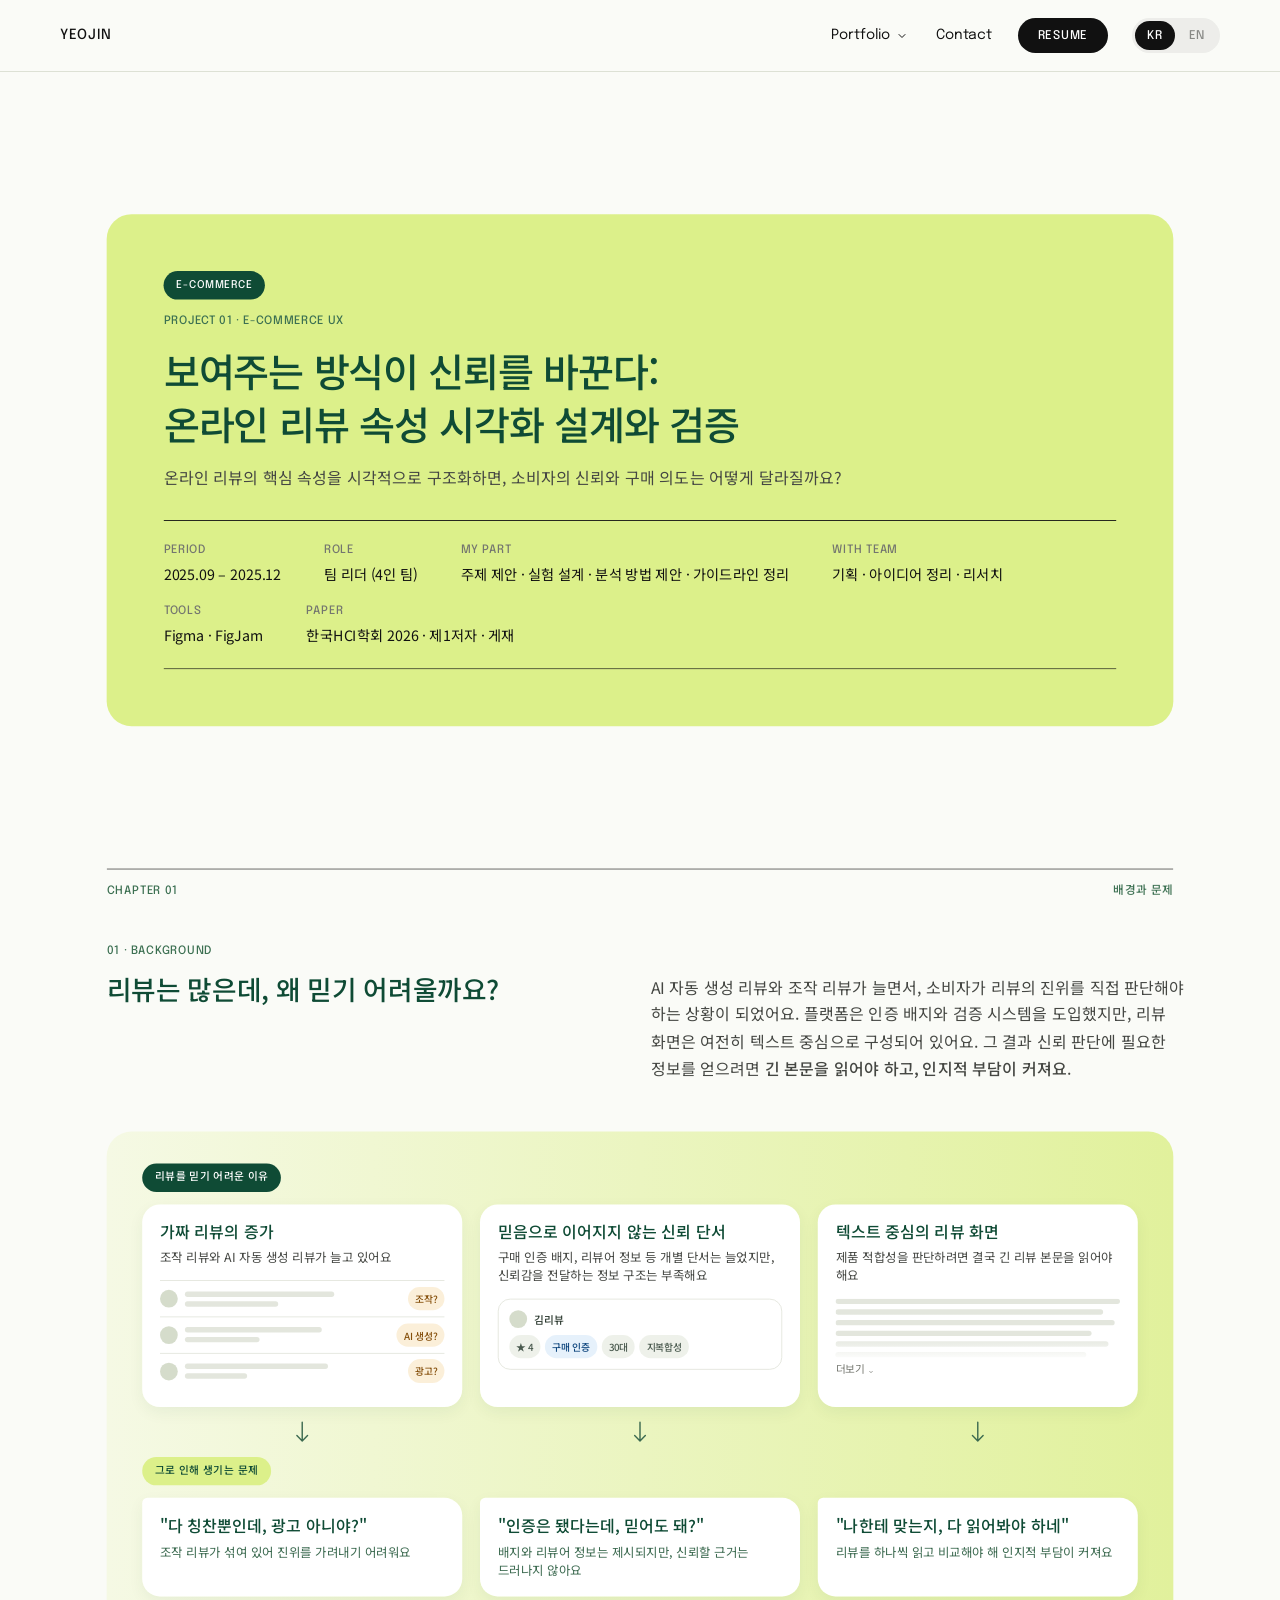
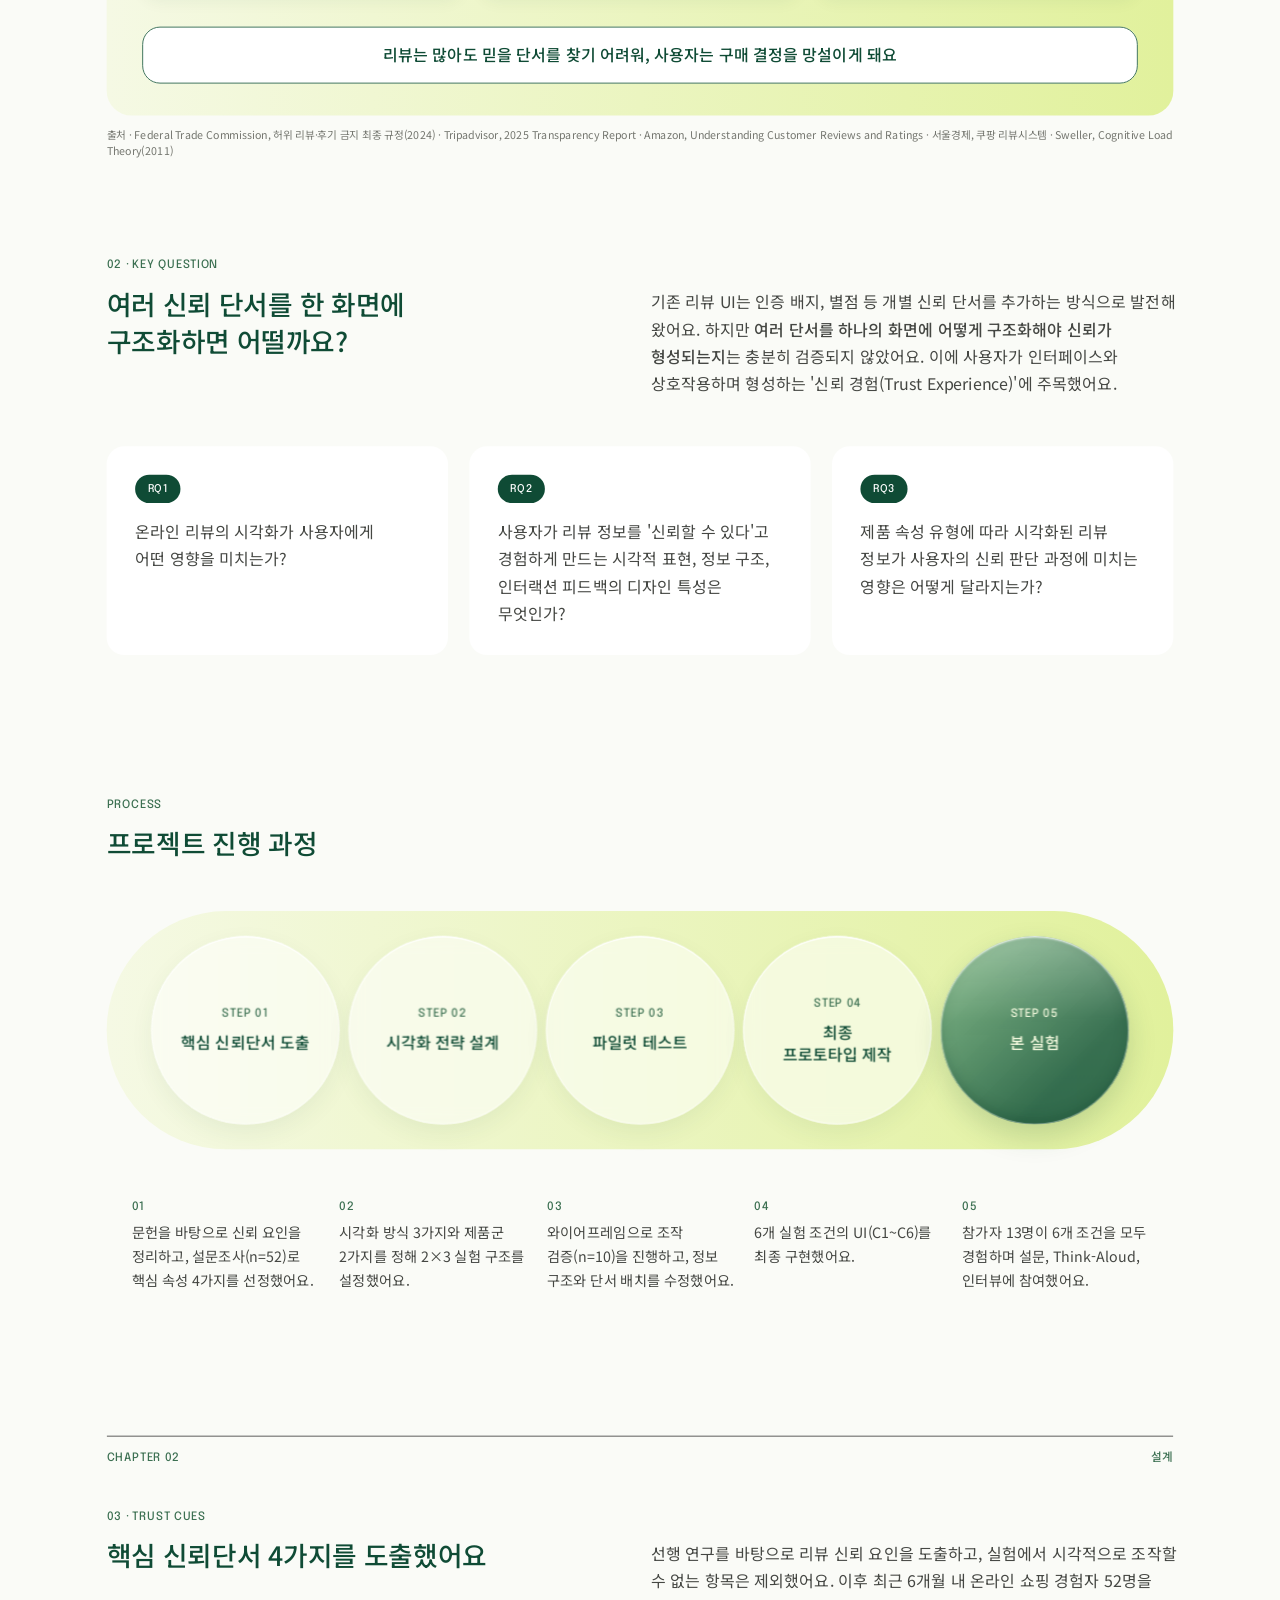
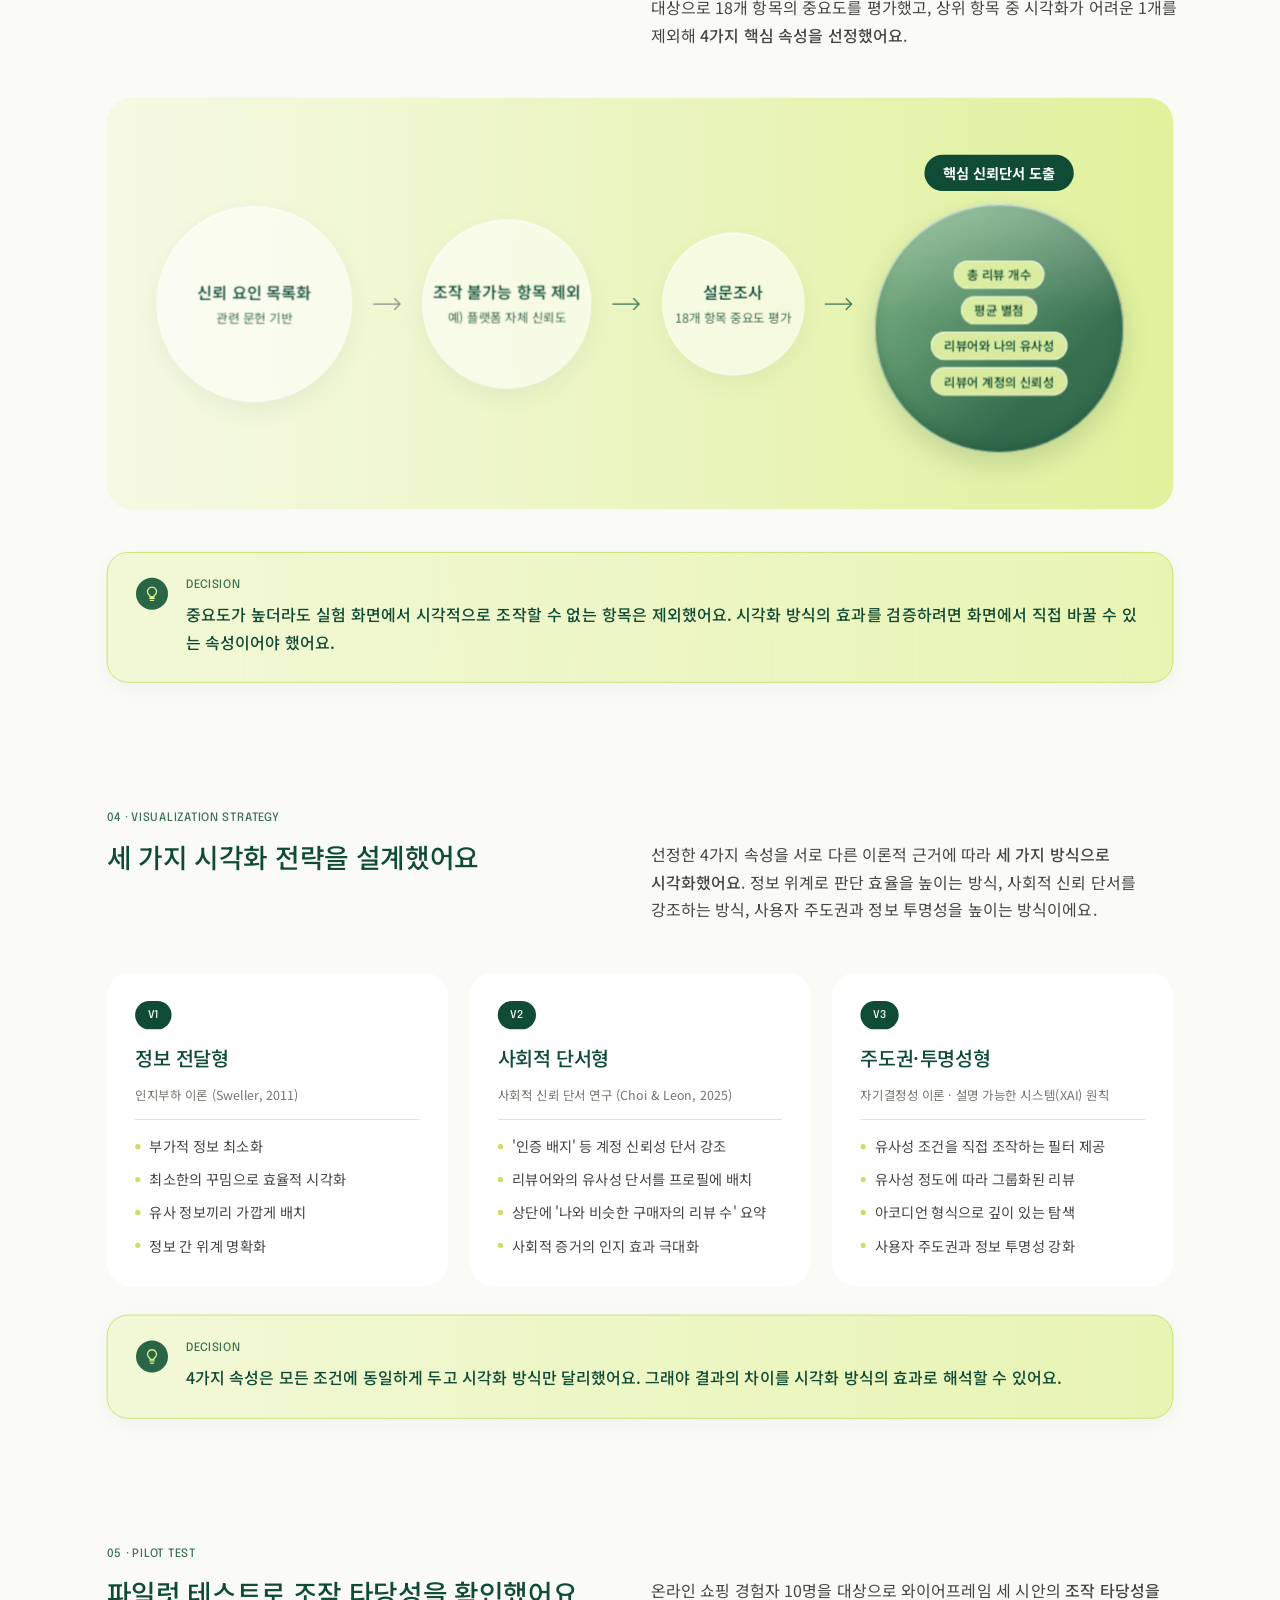
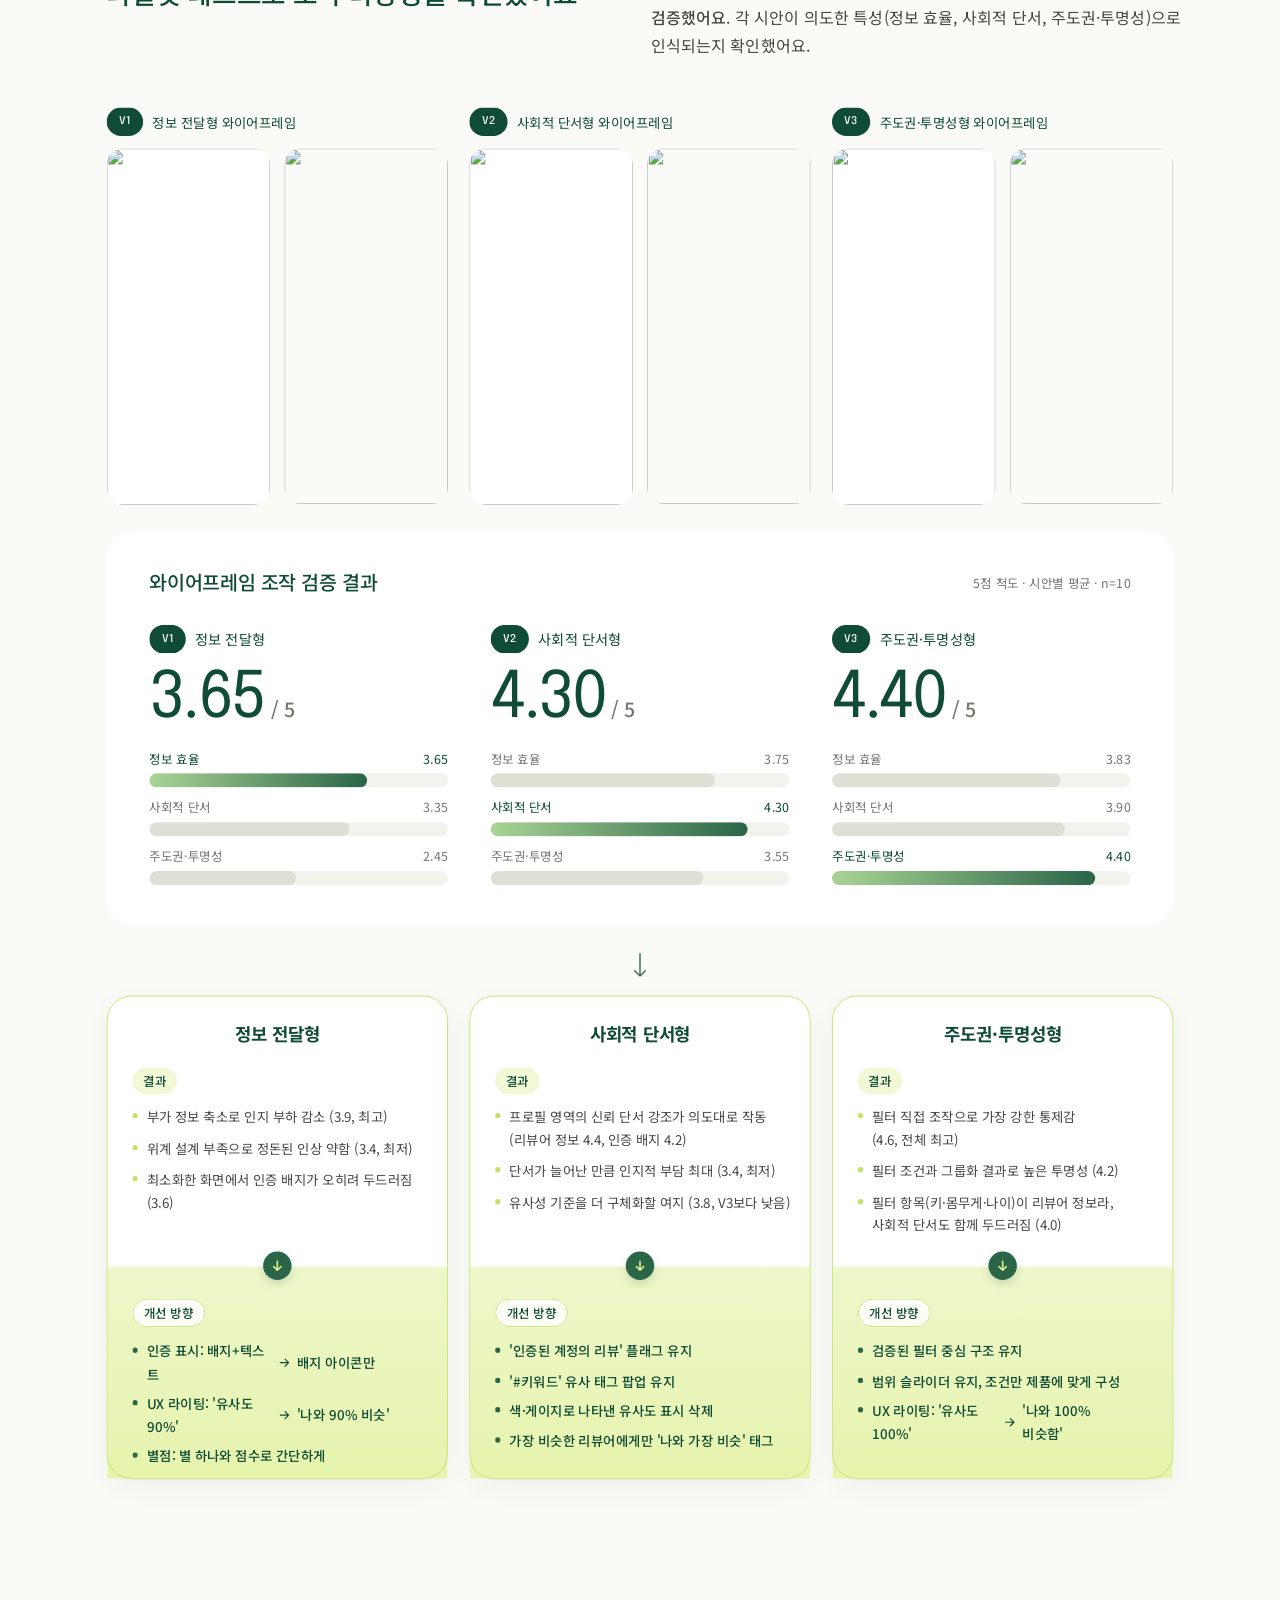
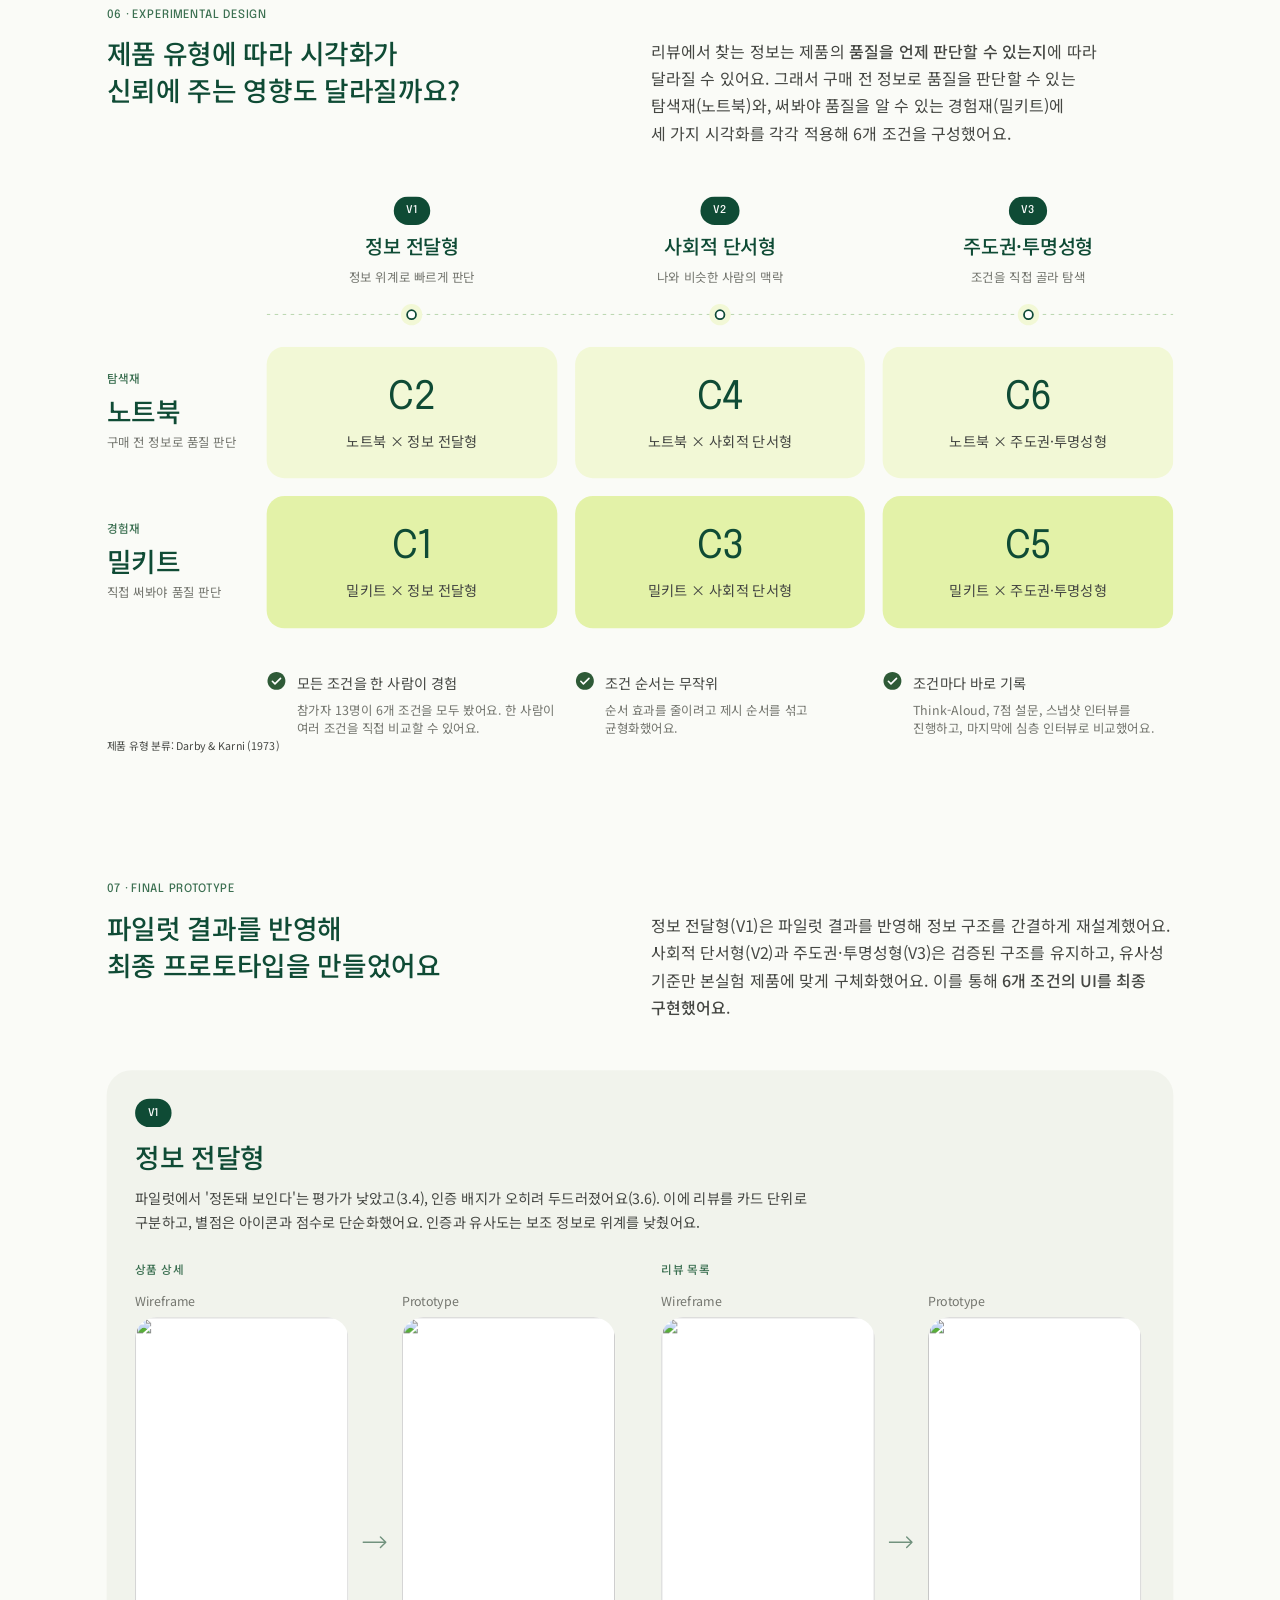
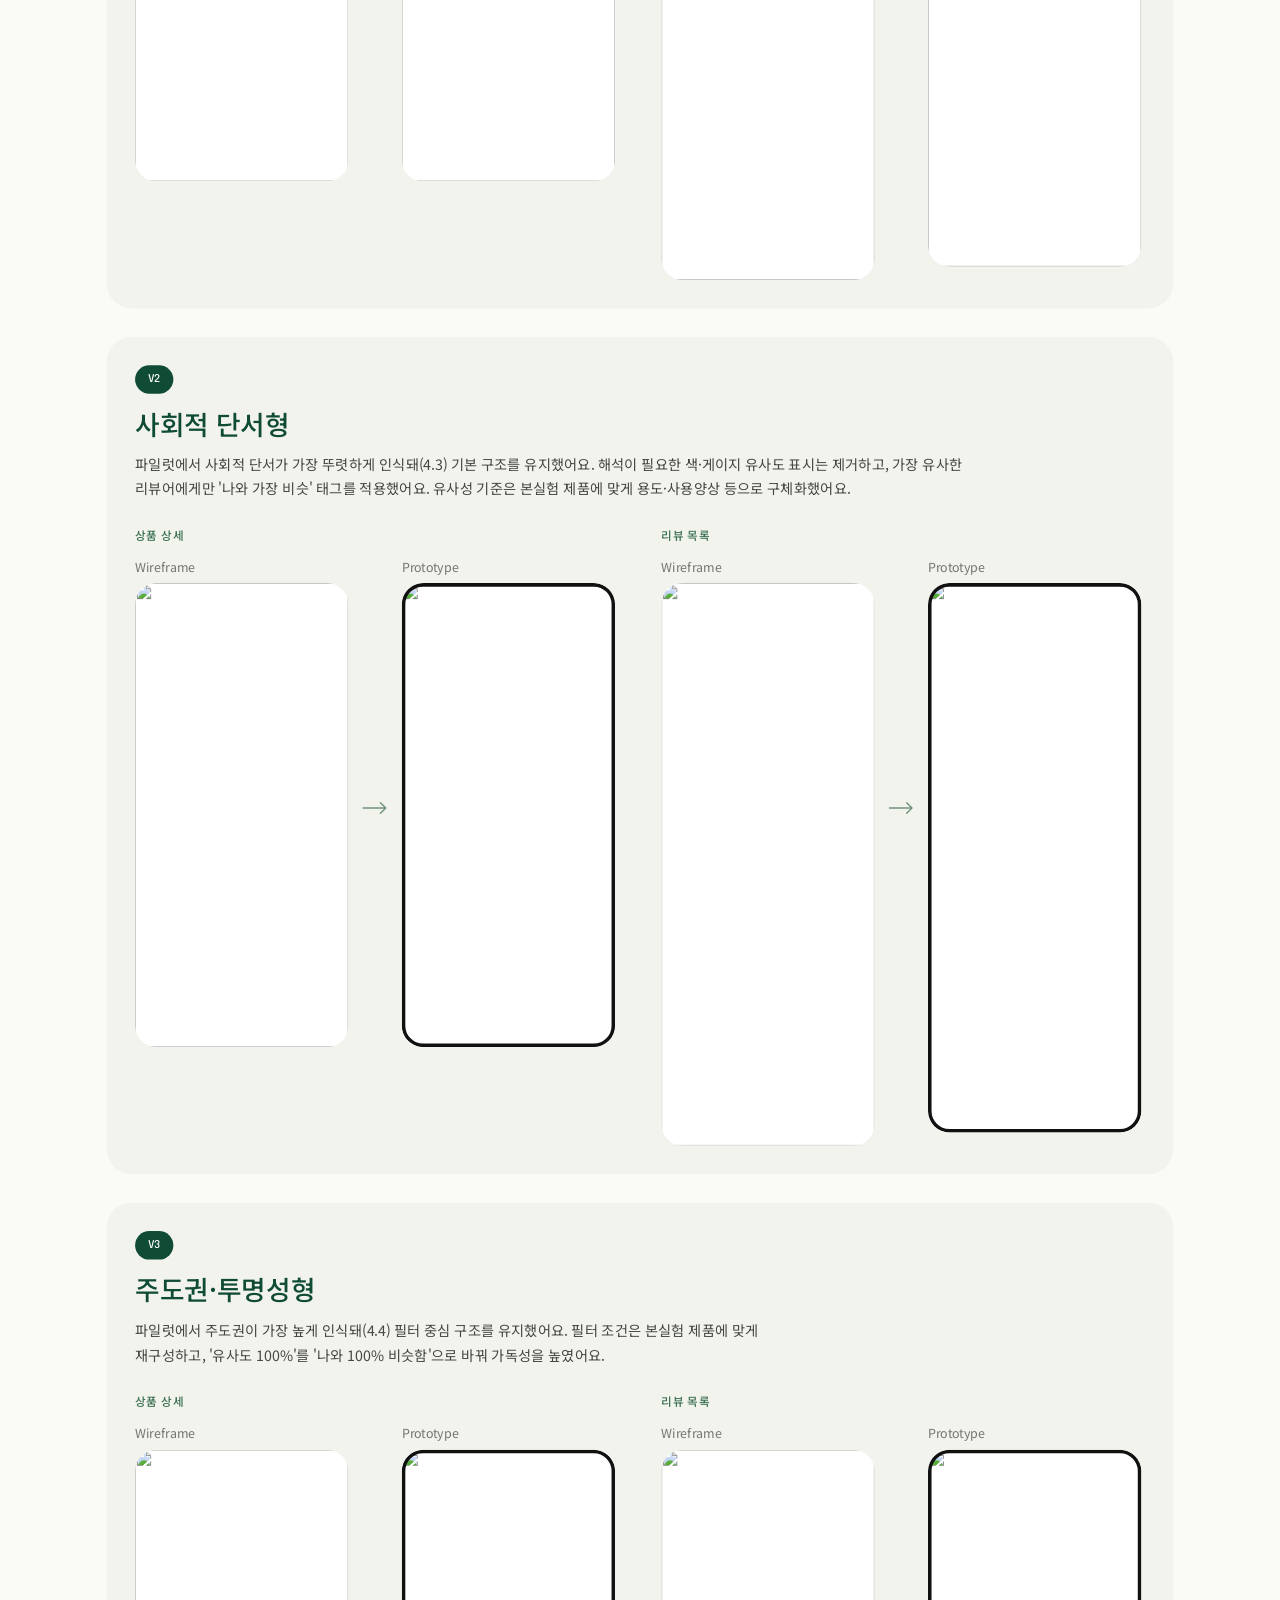
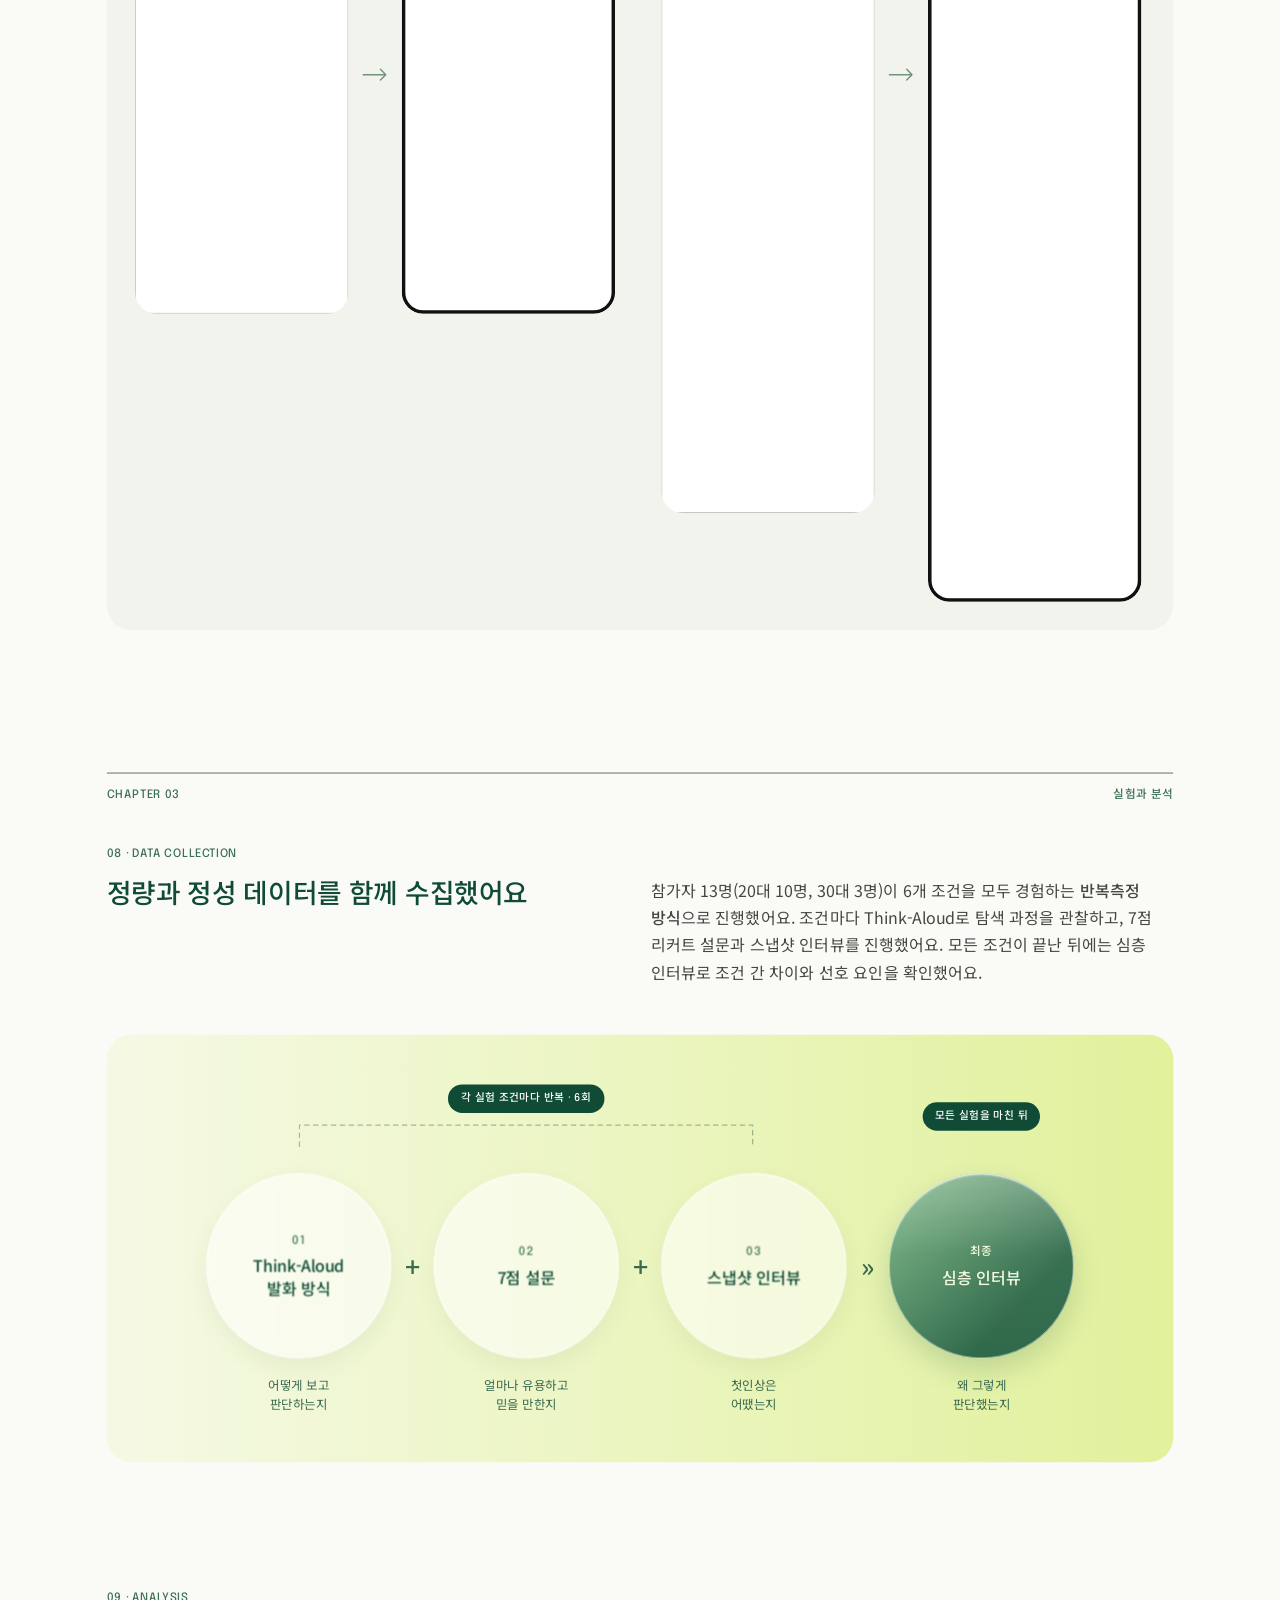
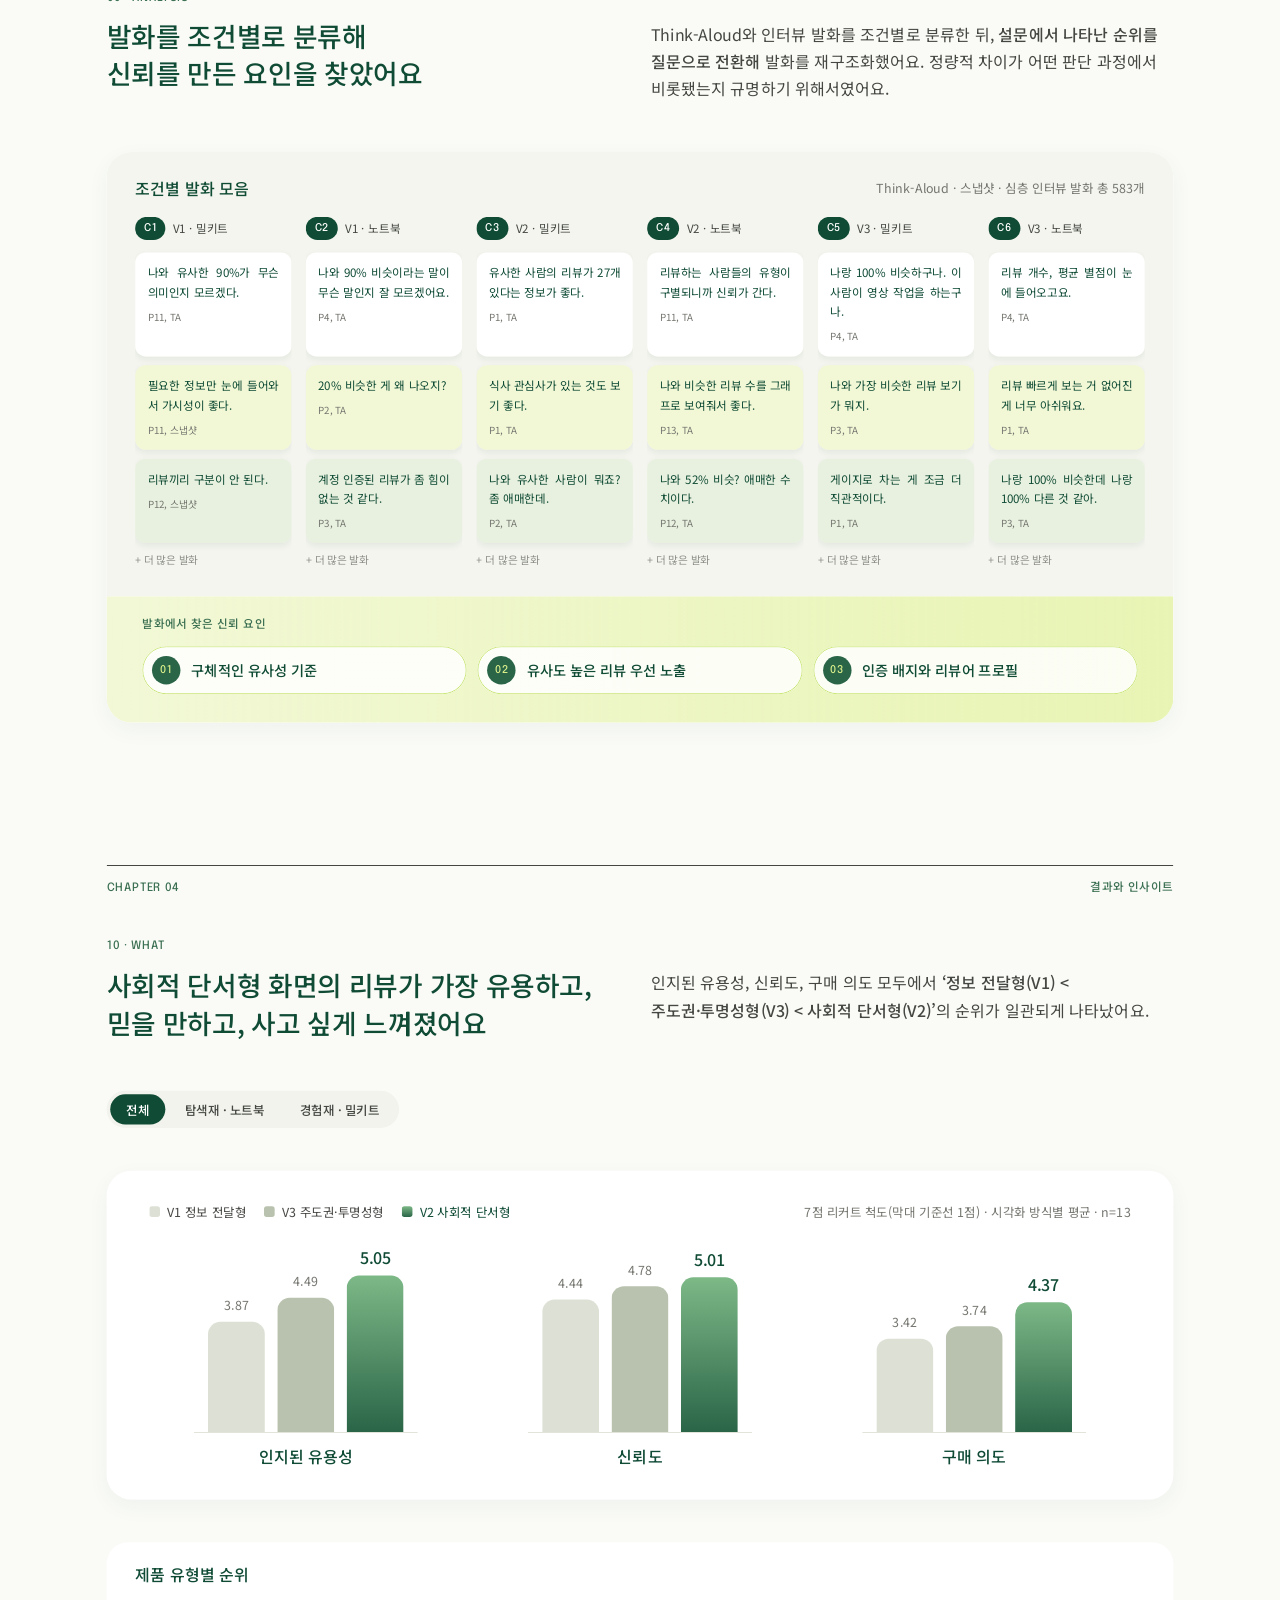
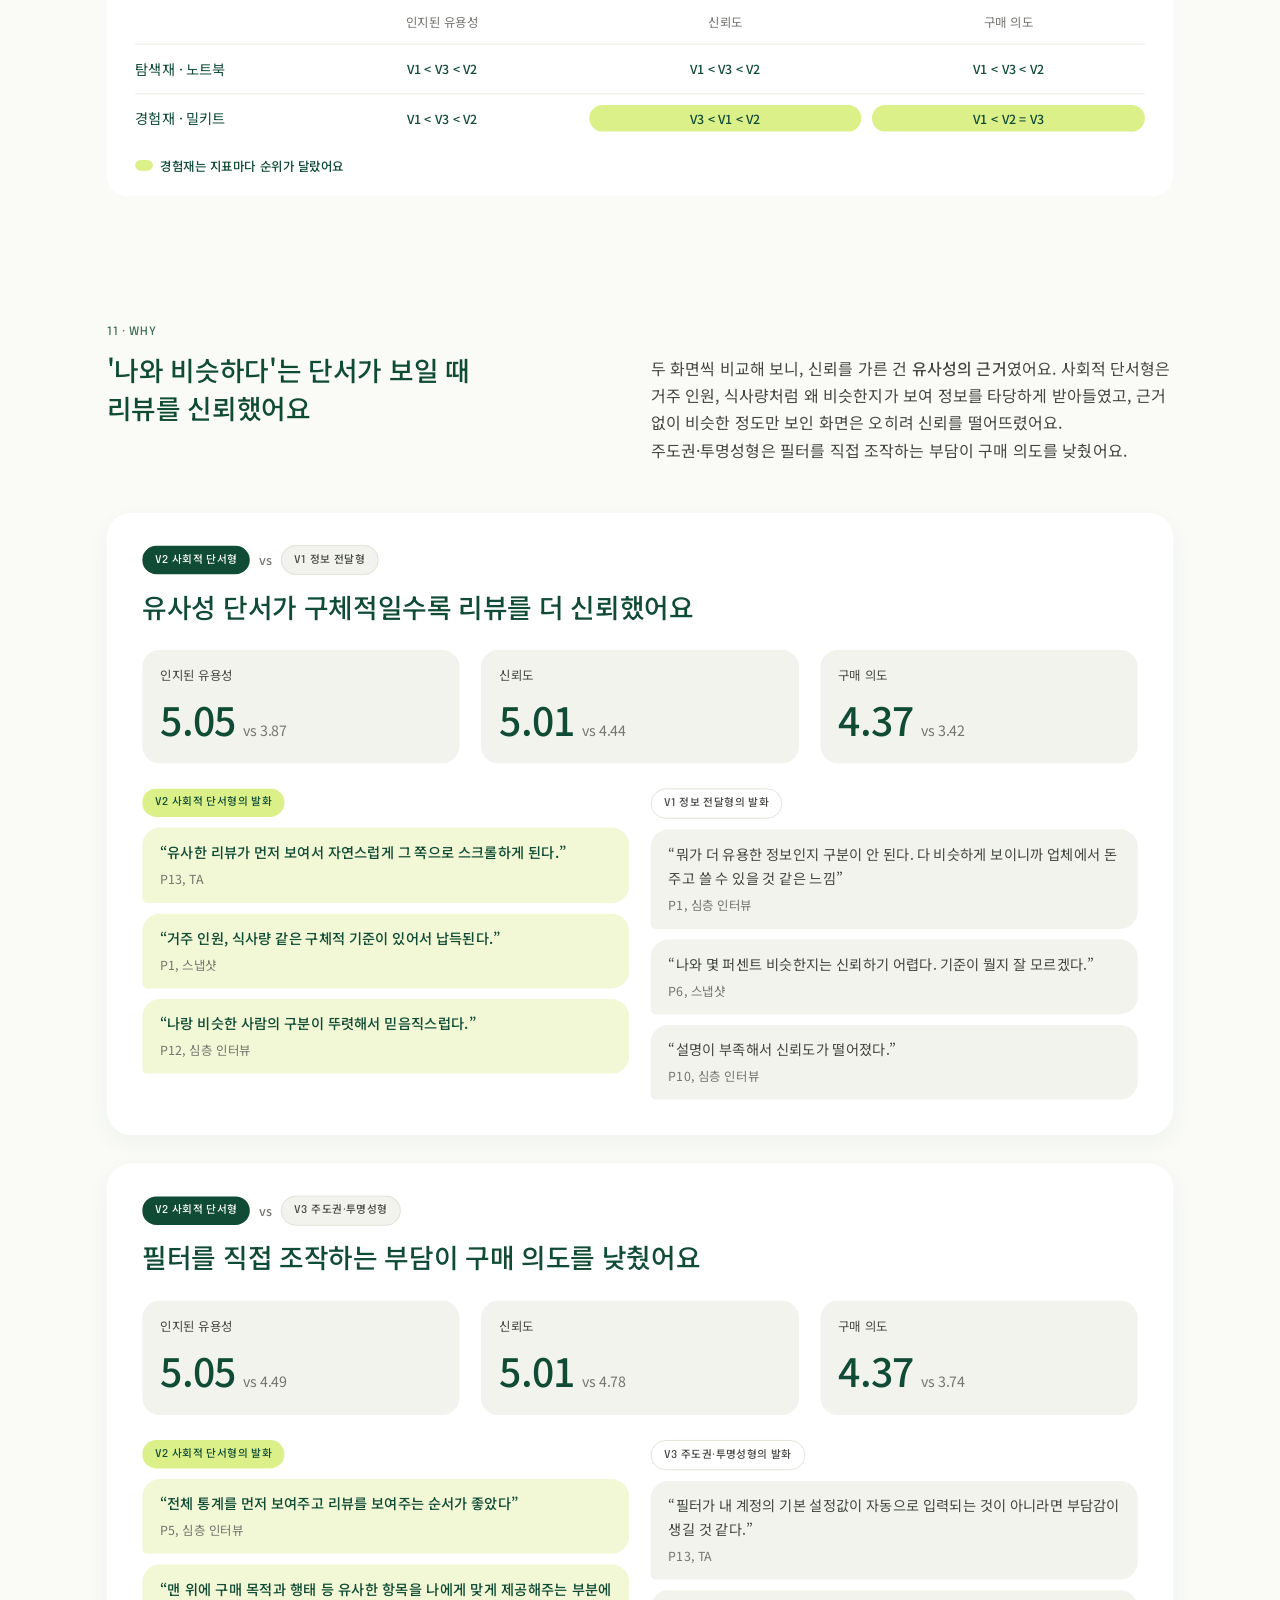
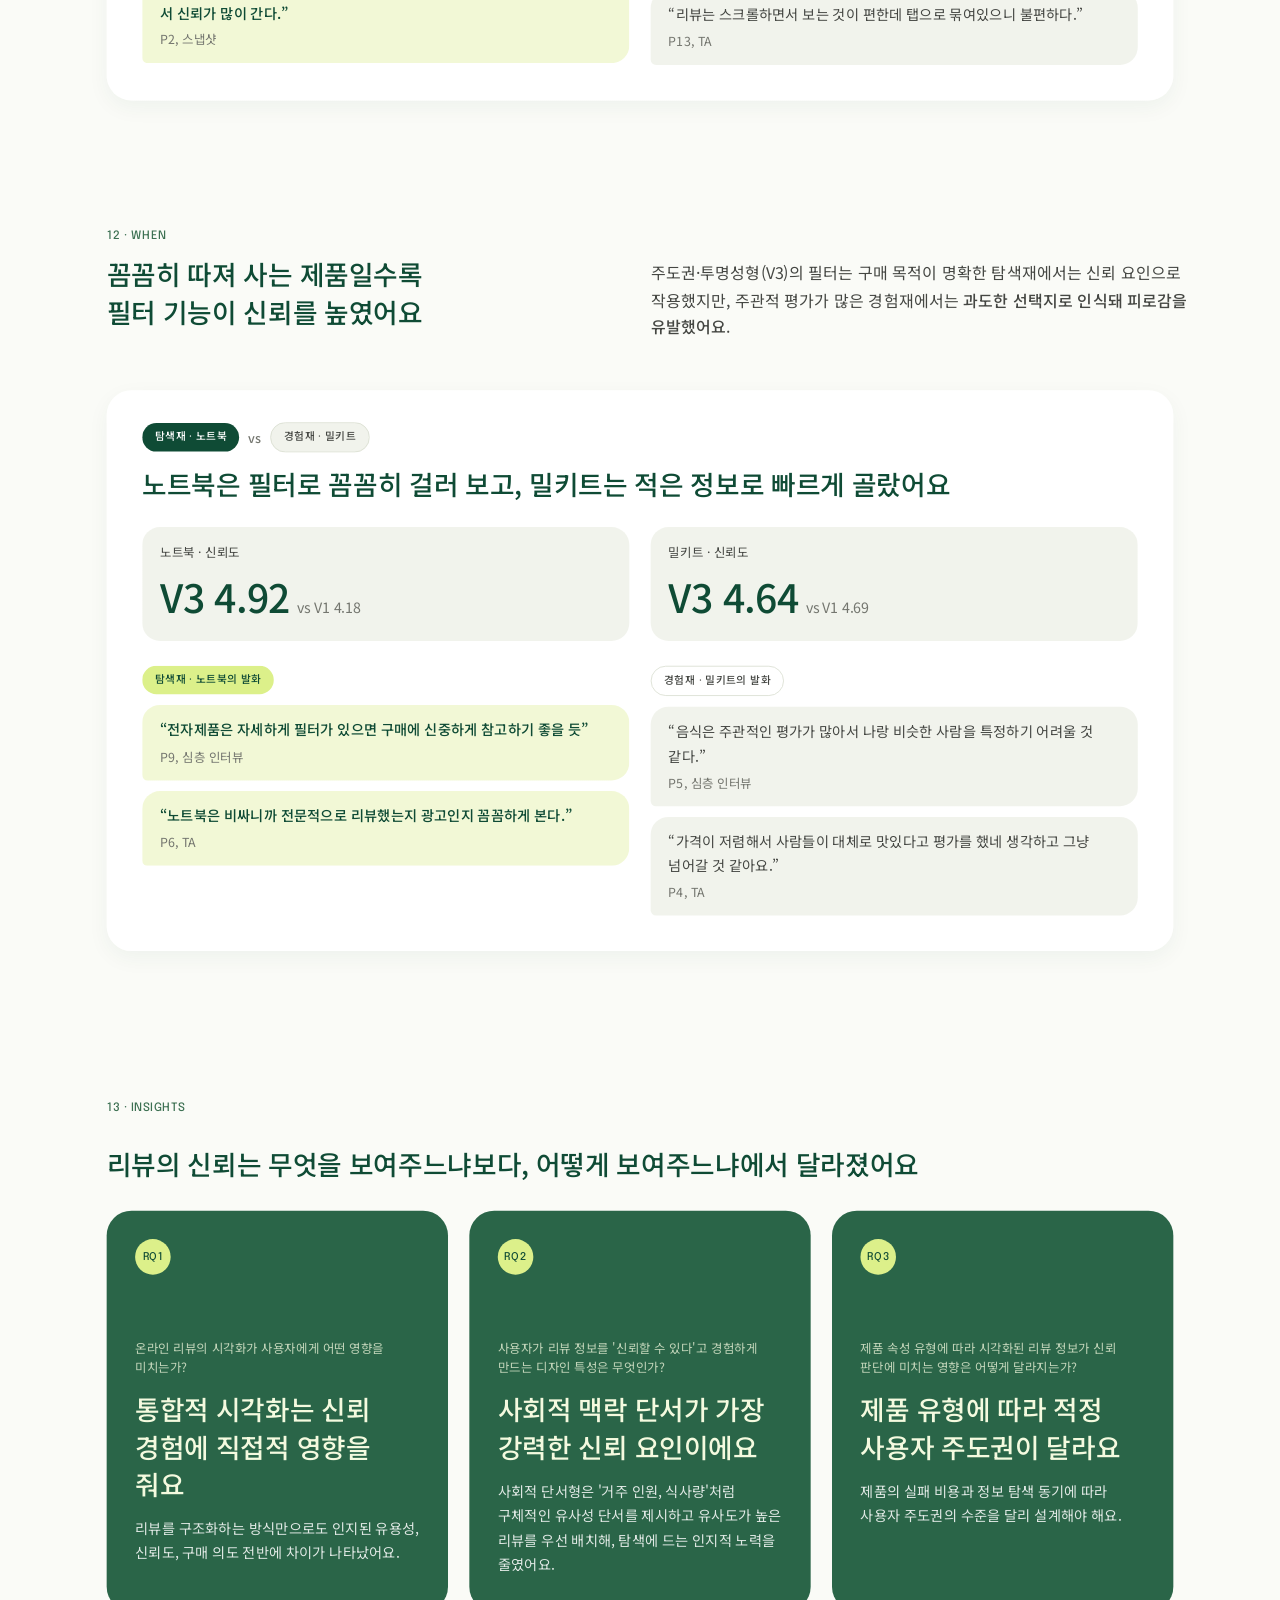
==== commit a90b4947: "Add files via upload" ====
--- a/review.html
+++ b/review.html
@@ -30,6 +30,10 @@
 .rbj:focus-visible{outline:2px solid #111;outline-offset:3px}
 /* ---- Figma export (custom exporter, case-study frame) ---- */
 .r0{flex:none;position:relative;font-family:Epilogue,"Noto Sans KR",sans-serif;font-size:12px;font-weight:500;color:#ffffff;line-height:1;letter-spacing:0.06em;text-transform:uppercase;text-align:justify;white-space:nowrap}.r1{flex:none;position:relative;background:linear-gradient(#0f4b35,#0f4b35);border-radius:999px;display:flex;justify-content:flex-start;align-items:flex-start;padding:10px 14px 10px 14px}.r2{flex:none;position:relative;font-family:Epilogue,"Noto Sans KR",sans-serif;font-size:13px;font-weight:500;color:#3c7052;line-height:1.4;letter-spacing:0.06em;text-transform:uppercase;text-align:justify;white-space:nowrap}.r3{flex:none;align-self:stretch;position:relative;font-family:"Noto Sans KR",sans-serif;font-size:44px;font-weight:500;color:#0f4b35;line-height:1.35;letter-spacing:-0.015em;text-align:justify}.r4{width:792px;flex:none;position:relative;font-family:"Noto Sans KR",sans-serif;font-size:18px;font-weight:400;color:#454743;line-height:1.7;letter-spacing:-0.003em;text-align:justify}.r5{flex:none;align-self:stretch;position:relative;overflow:hidden;display:flex;flex-direction:column;justify-content:flex-start;align-items:flex-start;row-gap:16px}.r6{flex:none;position:relative;font-family:Epilogue,"Noto Sans KR",sans-serif;font-size:13px;font-weight:500;color:#74766f;line-height:1.4;letter-spacing:0.06em;text-transform:uppercase;text-align:justify;white-space:nowrap}.r7{flex:none;position:relative;font-family:"Noto Sans KR",sans-serif;font-size:16px;font-weight:400;color:#111111;line-height:1.7;letter-spacing:-0.002em;text-align:justify;white-space:nowrap}.r8{flex:none;position:relative;display:flex;flex-direction:column;justify-content:flex-start;align-items:flex-start;row-gap:4px}.r9{position:absolute;left:0px;top:0px;right:0px;bottom:0px;border-style:solid;border-color:#111111;border-width:1px 0px 1px 0px;border-radius:0;pointer-events:none;z-index:1}.ra{flex:none;align-self:stretch;position:relative;overflow:hidden;display:flex;justify-content:flex-start;align-items:flex-start;column-gap:48px;flex-wrap:wrap;row-gap:20px;align-content:flex-start;padding:25px 0px 25px 0px}.rb{flex:none;align-self:stretch;position:relative;background:linear-gradient(#dcf08a,#dcf08a);border-radius:28px;overflow:hidden;display:flex;flex-direction:column;justify-content:flex-start;align-items:flex-start;row-gap:32px;padding:64px 64px 64px 64px}.rc{position:absolute;left:0px;top:0px;right:0px;bottom:0px;border-style:solid;border-color:#111111;border-width:1px 0px 0px 0px;border-radius:0;pointer-events:none;z-index:1}.rd{flex:none;align-self:stretch;position:relative;overflow:hidden;display:flex;justify-content:space-between;align-items:flex-start;padding:17px 0px 0px 0px}.re{flex:none;align-self:stretch;position:relative;font-family:"Noto Sans KR",sans-serif;font-size:30px;font-weight:500;color:#0f4b35;line-height:1.4;letter-spacing:-0.01em;text-align:justify}.rf{width:588px;flex:none;position:relative;display:flex;flex-direction:column;justify-content:flex-start;align-items:flex-start;row-gap:12px}.rg{font-family:"Noto Sans KR",sans-serif;font-size:18px;font-weight:500;color:#454743;line-height:1.7;letter-spacing:-0.003em}.rh{flex:none;align-self:stretch;position:relative;font-family:"Noto Sans KR",sans-serif;font-size:18px;font-weight:400;color:#454743;line-height:1.7;letter-spacing:-0.003em;text-align:left}.ri{width:588px;flex:none;position:relative;overflow:hidden;display:flex;flex-direction:column;justify-content:flex-start;align-items:flex-start;padding:34px 0px 0px 0px}.rj{flex:none;align-self:stretch;position:relative;overflow:hidden;display:flex;justify-content:flex-start;align-items:flex-start;column-gap:24px;padding:0px 0px 8px 0px}.rk{flex:none;position:relative;font-family:"Noto Sans KR",sans-serif;font-size:18px;font-weight:500;color:#0f4b35;line-height:1.4;letter-spacing:-0.005em;text-align:justify;white-space:nowrap}.rl{flex:none;align-self:stretch;position:relative;font-family:"Noto Sans KR",sans-serif;font-size:14px;font-weight:400;color:#454743;line-height:1.45;letter-spacing:-0.005em;text-align:justify}.rm{width:20px;height:20px;flex:none;position:relative;background:linear-gradient(#d5dccb,#d5dccb);border-radius:50%}.rn{width:168px;height:6px;flex:none;position:relative;background:linear-gradient(#e3e6dd,#e3e6dd);border-radius:3px}.ro{width:105px;height:6px;flex:none;position:relative;background:linear-gradient(#e3e6dd,#e3e6dd);border-radius:3px}.rp{flex:1 1 0px;min-width:0;position:relative;display:flex;flex-direction:column;justify-content:flex-start;align-items:flex-start;row-gap:5px}.rq{flex:none;position:relative;font-family:"Noto Sans KR",sans-serif;font-size:11px;font-weight:500;color:#854f0b;line-height:1.3;letter-spacing:-0.005em;text-align:justify;white-space:nowrap}.rr{flex:none;position:relative;background:linear-gradient(#fbefd9,#fbefd9);border-radius:999px;display:flex;justify-content:flex-start;align-items:flex-start;padding:6px 8px 6px 8px}.rs{position:absolute;left:0px;top:0px;right:0px;bottom:0px;border-style:solid;border-color:#e3e6dd;border-width:0.5px 0px 0px 0px;border-radius:0;pointer-events:none;z-index:1}.rt{flex:none;align-self:stretch;position:relative;display:flex;justify-content:flex-start;align-items:center;column-gap:8px;padding:7.5px 0px 7px 0px}.ru{width:154px;height:6px;flex:none;position:relative;background:linear-gradient(#e3e6dd,#e3e6dd);border-radius:3px}.rv{width:84px;height:6px;flex:none;position:relative;background:linear-gradient(#e3e6dd,#e3e6dd);border-radius:3px}.rw{width:161px;height:6px;flex:none;position:relative;background:linear-gradient(#e3e6dd,#e3e6dd);border-radius:3px}.rx{width:70px;height:6px;flex:none;position:relative;background:linear-gradient(#e3e6dd,#e3e6dd);border-radius:3px}.ry{flex:none;align-self:stretch;position:relative;display:flex;flex-direction:column;justify-content:flex-start;align-items:flex-start;padding:10px 0px 0px 0px}.rz{flex:1 1 0px;min-width:0;align-self:stretch;position:relative;background:linear-gradient(#ffffff,#ffffff);border-radius:20px;box-shadow:0px 6px 18px 0px rgba(15,74,51,0.06);display:flex;flex-direction:column;justify-content:flex-start;align-items:flex-start;row-gap:6px;padding:18px 20px 20px 20px}.r10{flex:none;align-self:stretch;position:relative;font-family:"Noto Sans KR",sans-serif;font-size:14px;font-weight:400;color:#454743;line-height:1.45;letter-spacing:-0.005em;text-align:left}.r11{flex:none;position:relative;font-family:"Noto Sans KR",sans-serif;font-size:12px;font-weight:500;color:#2c3a30;line-height:1.3;letter-spacing:-0.005em;text-align:justify;white-space:nowrap}.r12{height:1px;flex:1 1 0px;min-width:0;position:relative;display:flex;justify-content:flex-start;align-items:flex-start}.r13{flex:none;align-self:stretch;position:relative;display:flex;justify-content:flex-start;align-items:center;column-gap:8px}.r14{flex:none;position:relative;font-family:"Noto Sans KR",sans-serif;font-size:11px;font-weight:500;color:#4a5a4f;line-height:1.3;letter-spacing:-0.005em;text-align:justify;white-space:nowrap}.r15{flex:none;position:relative;background:linear-gradient(#eef1ea,#eef1ea);border-radius:999px;display:flex;justify-content:flex-start;align-items:flex-start;padding:6px 8px 6px 8px}.r16{flex:none;position:relative;font-family:"Noto Sans KR",sans-serif;font-size:11px;font-weight:500;color:#0c447c;line-height:1.3;letter-spacing:-0.005em;text-align:justify;white-space:nowrap}.r17{flex:none;position:relative;background:linear-gradient(#e6f1fb,#e6f1fb);border-radius:999px;display:flex;justify-content:flex-start;align-items:flex-start;padding:6px 8px 6px 8px}.r18{flex:none;align-self:stretch;position:relative;display:flex;justify-content:flex-start;align-items:flex-start;column-gap:5px;flex-wrap:wrap;row-gap:5px;align-content:flex-start}.r19{position:absolute;left:0px;top:0px;right:0px;bottom:0px;border-style:solid;border-color:#e3e6dd;border-width:1px 1px 1px 1px;border-radius:14px;pointer-events:none;z-index:1}.r1a{flex:none;align-self:stretch;position:relative;border-radius:14px;display:flex;flex-direction:column;justify-content:flex-start;align-items:flex-start;row-gap:8px;padding:13px 13px 13px 13px}.r1b{position:absolute;left:0px;top:0px;width:320px;height:6px;background:linear-gradient(#e3e6dd,#e3e6dd);border-radius:3px}.r1c{position:absolute;left:0px;top:12px;width:301px;height:6px;background:linear-gradient(#e3e6dd,#e3e6dd);border-radius:3px}.r1d{position:absolute;left:0px;top:24px;width:314px;height:6px;background:linear-gradient(#e3e6dd,#e3e6dd);border-radius:3px}.r1e{position:absolute;left:0px;top:36px;width:288px;height:6px;background:linear-gradient(#e3e6dd,#e3e6dd);border-radius:3px}.r1f{position:absolute;left:0px;top:48px;width:307px;height:6px;background:linear-gradient(#e3e6dd,#e3e6dd);border-radius:3px}.r1g{position:absolute;left:0px;top:60px;width:282px;height:6px;background:linear-gradient(#e3e6dd,#e3e6dd);border-radius:3px}.r1h{position:absolute;left:0px;top:42px;width:320px;height:28px;background:linear-gradient(180deg,rgba(255,255,255,0) 0%,#ffffff 100%)}.r1i{height:70px;flex:none;align-self:stretch;position:relative;overflow:hidden}.r1j{flex:none;position:relative;font-family:"Noto Sans KR",sans-serif;font-size:12px;font-weight:400;color:#74766f;line-height:1.5;letter-spacing:0;text-align:justify;white-space:nowrap}.r1k{flex:none;align-self:stretch;position:relative;display:flex;justify-content:flex-start;align-items:flex-start;column-gap:20px}.r1l{flex:none;position:relative;width:16px;height:24px}.r1m{position:absolute;overflow:visible;left:0px;top:0px}.r1n{flex:1 1 0px;min-width:0;position:relative;display:flex;justify-content:center;align-items:flex-start;padding:2px 0px 2px 0px}.r1o{flex:none;position:relative;font-family:Epilogue,"Noto Sans KR",sans-serif;font-size:12px;font-weight:500;color:#0f4b35;line-height:1;letter-spacing:0.06em;text-transform:uppercase;text-align:justify;white-space:nowrap}.r1p{flex:none;position:relative;background:linear-gradient(#dcf08a,#dcf08a);border-radius:999px;display:flex;justify-content:flex-start;align-items:flex-start;padding:10px 14px 10px 14px}.r1q{flex:none;align-self:stretch;position:relative;font-family:"Noto Sans KR",sans-serif;font-size:18px;font-weight:500;color:#0f4b35;line-height:1.4;letter-spacing:-0.005em;text-align:left}.r1r{flex:none;align-self:stretch;position:relative;font-family:"Noto Sans KR",sans-serif;font-size:14px;font-weight:400;color:#3c6a50;line-height:1.45;letter-spacing:-0.005em;text-align:left}.r1s{height:111px;flex:1 1 0px;min-width:0;position:relative;background:linear-gradient(#ffffff,#ffffff);border-radius:6px 20px 20px 20px;box-shadow:0px 6px 18px 0px rgba(15,74,51,0.06);display:flex;flex-direction:column;justify-content:flex-start;align-items:flex-start;row-gap:8px;padding:18px 20px 20px 20px}.r1t{width:10px;height:6px;flex:none;position:relative;display:flex;flex-direction:column;justify-content:flex-start;align-items:flex-start}.r1u{flex:none;position:relative;font-family:"Noto Sans KR",sans-serif;font-size:18px;font-weight:500;color:#0f4b35;line-height:1.4;letter-spacing:-0.005em;text-align:center;white-space:nowrap}.r1v{position:absolute;left:0px;top:0px;right:0px;bottom:0px;border-style:solid;border-color:#2a6548;border-width:1.5px 1.5px 1.5px 1.5px;border-radius:20px;pointer-events:none;z-index:1}.r1w{flex:none;align-self:stretch;position:relative;background:linear-gradient(#ffffff,#ffffff);border-radius:20px;display:flex;justify-content:center;align-items:flex-start;padding:19.5px 25.5px 19.5px 25.5px}.r1x{flex:none;align-self:stretch;position:relative;background:linear-gradient(90deg,#f5f9e4 0%,#e1f19c 100%);border-radius:28px;display:flex;flex-direction:column;justify-content:flex-start;align-items:flex-start;row-gap:14px;padding:36px 40px 36px 40px}.r1y{flex:none;align-self:stretch;position:relative;font-family:"Noto Sans KR",sans-serif;font-size:12px;font-weight:400;color:#74766f;line-height:1.5;letter-spacing:0;text-align:left}.r1z{flex:none;align-self:stretch;position:relative;display:flex;flex-direction:column;justify-content:flex-start;align-items:flex-start;row-gap:12px}.r20{flex:none;align-self:stretch;position:relative;overflow:hidden;display:flex;justify-content:flex-start;align-items:flex-start;column-gap:24px;padding:0px 0px 24px 0px}.r21{flex:1 1 0px;min-width:0;align-self:stretch;position:relative;background:linear-gradient(#ffffff,#ffffff);border-radius:20px;overflow:hidden;display:flex;flex-direction:column;justify-content:flex-start;align-items:flex-start;row-gap:16px;padding:32px 32px 32px 32px}.r22{flex:none;align-self:stretch;position:relative;overflow:hidden;display:flex;justify-content:flex-start;align-items:flex-start;column-gap:24px}.r23{flex:none;align-self:stretch;position:relative;overflow:hidden;display:flex;flex-direction:column;justify-content:flex-start;align-items:flex-start;row-gap:32px;padding:64px 0px 0px 0px}.r24{flex:none;align-self:stretch;position:relative;overflow:hidden;display:flex;flex-direction:column;justify-content:flex-start;align-items:flex-start;row-gap:48px}.r25{position:absolute;left:0px;top:0px;right:0px;bottom:0px;border-style:solid;border-color:rgba(255,255,255,0.95);border-width:1.2px 1.2px 1.2px 1.2px;border-radius:999px;pointer-events:none;z-index:1}.r26{width:212px;height:212px;flex:none;position:relative;background:linear-gradient(rgba(255,255,255,0.55),rgba(255,255,255,0.55));border-radius:999px;overflow:hidden;box-shadow:0px 10px 28px 0px rgba(46,89,56,0.07),inset 0px 1.5px 0px 0px rgba(255,255,255,0.9);backdrop-filter:blur(9px);-webkit-backdrop-filter:blur(9px);display:flex;flex-direction:column;justify-content:center;align-items:center;row-gap:10px;padding:1.2px 1.2px 1.2px 1.2px}.r27{flex:none;position:relative;font-family:Epilogue,"Noto Sans KR",sans-serif;font-size:13px;font-weight:500;color:#f4fadf;line-height:1.4;letter-spacing:0.06em;text-transform:uppercase;text-align:justify;white-space:nowrap}.r28{flex:none;position:relative;font-family:"Noto Sans KR",sans-serif;font-size:18px;font-weight:500;color:#f4fadf;line-height:1.4;letter-spacing:-0.005em;text-align:justify;white-space:nowrap}.r29{position:absolute;left:0px;top:0px;right:0px;bottom:0px;border-style:solid;border-color:rgba(255,255,255,0.45);border-width:1.2px 1.2px 1.2px 1.2px;border-radius:999px;pointer-events:none;z-index:1}.r2a{width:212px;height:212px;flex:none;position:relative;background:linear-gradient(180deg,rgba(255,255,255,0.28) 0%,rgba(255,255,255,0.04) 45%,rgba(255,255,255,0) 100%),linear-gradient(135deg,rgba(121,181,132,0.92) 0%,rgba(42,101,72,0.96) 71.43%);border-radius:999px;overflow:hidden;box-shadow:0px 14px 32px 0px rgba(23,77,51,0.18),inset 0px 2px 2px 0px rgba(255,255,255,0.55),inset 0px -6px 14px 0px rgba(13,56,36,0.25);backdrop-filter:blur(10px);-webkit-backdrop-filter:blur(10px);display:flex;flex-direction:column;justify-content:center;align-items:center;row-gap:10px;padding:1.2px 1.2px 1.2px 1.2px}.r2b{flex:none;align-self:stretch;position:relative;background:linear-gradient(90deg,#f5f9e4 0%,#e1f19c 100%);border-radius:999px;display:flex;justify-content:center;align-items:center;column-gap:10px;padding:28px 28px 28px 28px}.r2c{flex:none;align-self:stretch;position:relative;font-family:"Noto Sans KR",sans-serif;font-size:16px;font-weight:400;color:#454743;line-height:1.7;letter-spacing:-0.002em;text-align:left}.r2d{flex:1 1 0px;min-width:0;position:relative;overflow:hidden;display:flex;flex-direction:column;justify-content:flex-start;align-items:flex-start;row-gap:6px}.r2e{flex:none;align-self:stretch;position:relative;overflow:hidden;display:flex;justify-content:flex-start;align-items:flex-start;column-gap:24px;padding:0px 28px 0px 28px}.r2f{flex:none;align-self:stretch;position:relative;overflow:hidden;display:flex;flex-direction:column;justify-content:flex-start;align-items:flex-start;row-gap:56px}.r2g{flex:none;position:relative;font-family:"Noto Sans KR",sans-serif;font-size:14px;font-weight:400;color:#3c6a50;line-height:1.45;letter-spacing:-0.005em;text-align:center;white-space:nowrap}.r2h{width:220px;height:220px;flex:none;position:relative;background:linear-gradient(rgba(255,255,255,0.55),rgba(255,255,255,0.55));border-radius:999px;overflow:hidden;box-shadow:0px 10px 28px 0px rgba(46,89,56,0.07),inset 0px 1.5px 0px 0px rgba(255,255,255,0.9);backdrop-filter:blur(9px);-webkit-backdrop-filter:blur(9px);display:flex;flex-direction:column;justify-content:center;align-items:center;row-gap:6px;padding:1.2px 1.2px 1.2px 1.2px}.r2i{flex:none;position:relative;width:32px;height:16px}.r2j{width:190px;height:190px;flex:none;position:relative;background:linear-gradient(rgba(255,255,255,0.55),rgba(255,255,255,0.55));border-radius:999px;overflow:hidden;box-shadow:0px 10px 28px 0px rgba(46,89,56,0.07),inset 0px 1.5px 0px 0px rgba(255,255,255,0.9);backdrop-filter:blur(9px);-webkit-backdrop-filter:blur(9px);display:flex;flex-direction:column;justify-content:center;align-items:center;row-gap:6px;padding:1.2px 1.2px 1.2px 1.2px}.r2k{width:160px;height:160px;flex:none;position:relative;background:linear-gradient(rgba(255,255,255,0.55),rgba(255,255,255,0.55));border-radius:999px;overflow:hidden;box-shadow:0px 10px 28px 0px rgba(46,89,56,0.07),inset 0px 1.5px 0px 0px rgba(255,255,255,0.9);backdrop-filter:blur(9px);-webkit-backdrop-filter:blur(9px);display:flex;flex-direction:column;justify-content:center;align-items:center;row-gap:6px;padding:1.2px 1.2px 1.2px 1.2px}.r2l{flex:none;position:relative;font-family:"Noto Sans KR",sans-serif;font-size:16px;font-weight:700;color:#ffffff;line-height:1.3;letter-spacing:-0.005em;text-align:justify;white-space:nowrap}.r2m{flex:none;position:relative;background:linear-gradient(#0f4b35,#0f4b35);border-radius:999px;display:flex;justify-content:flex-start;align-items:flex-start;padding:10px 20px 10px 20px}.r2n{flex:none;position:relative;font-family:"Noto Sans KR",sans-serif;font-size:14px;font-weight:500;color:#0f4b35;line-height:1.3;letter-spacing:-0.005em;text-align:justify;white-space:nowrap}.r2o{position:absolute;left:0px;top:0px;right:0px;bottom:0px;border-style:solid;border-color:rgba(255,255,255,0.7);border-width:1px 1px 1px 1px;border-radius:999px;pointer-events:none;z-index:1}.r2p{flex:none;position:relative;background:linear-gradient(rgba(230,245,166,0.92),rgba(230,245,166,0.92));border-radius:999px;overflow:hidden;box-shadow:inset 0px 1px 0px 0px rgba(255,255,255,0.7);backdrop-filter:blur(6px);-webkit-backdrop-filter:blur(6px);display:flex;justify-content:flex-start;align-items:flex-start;padding:7px 15px 7px 15px}.r2q{width:280px;height:280px;flex:none;position:relative;background:linear-gradient(180deg,rgba(255,255,255,0.28) 0%,rgba(255,255,255,0.04) 45%,rgba(255,255,255,0) 100%),linear-gradient(135deg,rgba(121,181,132,0.92) 0%,rgba(42,101,72,0.96) 71.43%);border-radius:999px;overflow:hidden;box-shadow:0px 14px 32px 0px rgba(23,77,51,0.18),inset 0px 2px 2px 0px rgba(255,255,255,0.55),inset 0px -6px 14px 0px rgba(13,56,36,0.25);backdrop-filter:blur(10px);-webkit-backdrop-filter:blur(10px);display:flex;flex-direction:column;justify-content:center;align-items:center;row-gap:8px;padding:1.2px 1.2px 1.2px 1.2px}.r2r{flex:none;position:relative;display:flex;flex-direction:column;justify-content:flex-start;align-items:center;row-gap:14px}.r2s{flex:none;align-self:stretch;position:relative;background:linear-gradient(90deg,#f5f9e4 0%,#e1f19c 100%);border-radius:28px;display:flex;justify-content:space-between;align-items:center;padding:64px 56px 64px 56px}.r2t{flex:none;position:relative;width:36px;height:36px}.r2u{flex:none;align-self:stretch;position:relative;font-family:"Noto Sans KR",sans-serif;font-size:18px;font-weight:500;color:#0f4b35;line-height:1.7;letter-spacing:-0.003em;text-align:justify}.r2v{flex:1 1 0px;min-width:0;position:relative;overflow:hidden;display:flex;flex-direction:column;justify-content:flex-start;align-items:flex-start;row-gap:8px}.r2w{position:absolute;left:0px;top:0px;right:0px;bottom:0px;border-style:solid;border-color:#c3e266;border-width:1px 1px 1px 1px;border-radius:24px;pointer-events:none;z-index:1}.r2x{flex:none;align-self:stretch;position:relative;background:linear-gradient(90deg,rgba(220,240,138,0) 0%,rgba(220,240,138,0.45) 100%),linear-gradient(#f2f8d6,#f2f8d6);border-radius:24px;box-shadow:0px 6px 18px 0px rgba(23,77,51,0.05),inset 0px 1px 0px 0px rgba(255,255,255,0.8);display:flex;justify-content:flex-start;align-items:flex-start;column-gap:20px;padding:29px 41px 31px 33px}.r2y{flex:none;position:relative;font-family:"Noto Sans KR",sans-serif;font-size:22px;font-weight:500;color:#0f4b35;line-height:1.45;letter-spacing:-0.005em;text-align:justify;white-space:nowrap}.r2z{flex:none;position:relative;font-family:"Noto Sans KR",sans-serif;font-size:14px;font-weight:400;color:#74766f;line-height:1.5;letter-spacing:0;text-align:justify;white-space:nowrap}.r30{height:1px;flex:none;align-self:stretch;position:relative;background:linear-gradient(#dde1d5,#dde1d5)}.r31{width:6px;height:6px;flex:none;position:relative;background:linear-gradient(#c3e266,#c3e266);border-radius:50%}.r32{flex:1 1 0px;min-width:0;position:relative;font-family:"Noto Sans KR",sans-serif;font-size:16px;font-weight:400;color:#454743;line-height:1.7;letter-spacing:-0.002em;text-align:justify}.r33{flex:none;align-self:stretch;position:relative;overflow:hidden;display:flex;justify-content:flex-start;align-items:center;column-gap:10px}.r34{flex:none;align-self:stretch;position:relative;overflow:hidden;display:flex;flex-direction:column;justify-content:flex-start;align-items:flex-start;row-gap:10px}.r35{flex:1 1 0px;min-width:0;align-self:stretch;position:relative;background:linear-gradient(#ffffff,#ffffff);border-radius:28px;overflow:hidden;display:flex;flex-direction:column;justify-content:flex-start;align-items:flex-start;row-gap:16px;padding:32px 32px 32px 32px}.r36{flex:none;align-self:stretch;position:relative;overflow:hidden;display:flex;flex-direction:column;justify-content:flex-start;align-items:flex-start;row-gap:32px;padding:96px 0px 0px 0px}.r37{flex:none;position:relative;font-family:"Noto Sans KR",sans-serif;font-size:15px;font-weight:400;color:#0f4b35;line-height:1.7;letter-spacing:-0.002em;text-align:left;white-space:nowrap}.r38{flex:none;position:relative;overflow:hidden;display:flex;justify-content:flex-start;align-items:center;column-gap:10px}.r39{position:absolute;left:0;top:0;width:100%;height:100%;max-width:none;object-fit:fill}.r3a{position:absolute;left:0px;top:0px;width:184px;height:400.2px;overflow:hidden}.r3b{position:absolute;left:0px;top:0px;right:0px;bottom:0px;border-style:solid;border-color:#dde1d5;border-width:1px 1px 1px 1px;border-radius:18.4px;pointer-events:none;z-index:1}.r3c{position:absolute;left:0px;top:0px;width:184px;height:400.2px;background:linear-gradient(#ffffff,#ffffff);border-radius:18.4px;overflow:hidden}.r3d{position:absolute;left:0px;top:0px;width:184px;height:486px;border-radius:5px;overflow:hidden}.r3e{position:absolute;left:0px;top:0px;width:184px;height:485.3px;background:linear-gradient(#ffffff,#ffffff);overflow:hidden}.r3f{position:absolute;left:0px;top:0px;width:184px;height:460px;border-radius:18.4px}.r3g{position:absolute;left:0px;top:330px;width:184px;height:70px;background:linear-gradient(180deg,rgba(250,251,247,0) 0%,#fafbf7 100%)}.r3h{position:absolute;left:200px;top:0px;width:184px;height:400px;border-radius:18.4px;overflow:hidden}.r3i{height:400px;flex:none;align-self:stretch;position:relative}.r3j{flex:1 1 0px;min-width:0;position:relative;display:flex;flex-direction:column;justify-content:flex-start;align-items:flex-start;row-gap:14px}.r3k{position:absolute;left:0px;top:0px;width:184px;height:485.3px;overflow:hidden}.r3l{position:absolute;left:0px;top:0px;width:184px;height:571.93px;overflow:hidden}.r3m{position:absolute;left:0px;top:0px;width:184px;height:571.93px;background:linear-gradient(#ffffff,#ffffff);overflow:hidden}.r3n{flex:none;align-self:stretch;position:relative;display:flex;justify-content:flex-start;align-items:flex-start;column-gap:24px}.r3o{flex:none;align-self:stretch;position:relative;overflow:hidden;display:flex;justify-content:space-between;align-items:center}.r3p{flex:none;position:relative;font-family:"Noto Sans KR",sans-serif;font-size:16px;font-weight:400;color:#0f4b35;line-height:1.7;letter-spacing:-0.002em;text-align:justify;white-space:nowrap}.r3q{flex:none;position:relative;font-family:Epilogue,"Noto Sans KR",sans-serif;font-size:72px;font-weight:400;color:#0f4b35;line-height:1;letter-spacing:-0.04em;text-align:justify;white-space:nowrap}.r3r{flex:none;position:relative;font-family:"Noto Sans KR",sans-serif;font-size:22px;font-weight:500;color:#74766f;line-height:1.45;letter-spacing:-0.005em;text-align:justify;white-space:nowrap}.r3s{flex:none;position:relative;overflow:hidden;display:flex;justify-content:flex-start;align-items:baseline;column-gap:6px}.r3t{flex:none;position:relative;font-family:"Noto Sans KR",sans-serif;font-size:14px;font-weight:400;color:#0f4b35;line-height:1.5;letter-spacing:0;text-align:justify;white-space:nowrap}.r3u{flex:none;align-self:stretch;position:relative;overflow:hidden;display:flex;justify-content:space-between;align-items:flex-start}.r3v{position:absolute;left:0px;top:0px;width:245px;height:16px;background:linear-gradient(90deg,#a9d494 0%,#2a6548 100%);border-radius:8px}.r3w{height:16px;flex:none;align-self:stretch;position:relative;background:linear-gradient(#f1f3ec,#f1f3ec);border-radius:8px;overflow:hidden}.r3x{flex:none;align-self:stretch;position:relative;overflow:hidden;display:flex;flex-direction:column;justify-content:flex-start;align-items:flex-start;row-gap:6px}.r3y{position:absolute;left:0px;top:0px;width:225px;height:16px;background:linear-gradient(#dde1d5,#dde1d5);border-radius:8px}.r3z{position:absolute;left:0px;top:0px;width:165px;height:16px;background:linear-gradient(#dde1d5,#dde1d5);border-radius:8px}.r40{flex:none;align-self:stretch;position:relative;overflow:hidden;display:flex;flex-direction:column;justify-content:flex-start;align-items:flex-start;row-gap:12px;padding:4px 0px 0px 0px}.r41{flex:1 1 0px;min-width:0;position:relative;overflow:hidden;display:flex;flex-direction:column;justify-content:flex-start;align-items:flex-start;row-gap:16px}.r42{position:absolute;left:0px;top:0px;width:252px;height:16px;background:linear-gradient(#dde1d5,#dde1d5);border-radius:8px}.r43{position:absolute;left:0px;top:0px;width:289px;height:16px;background:linear-gradient(90deg,#a9d494 0%,#2a6548 100%);border-radius:8px}.r44{position:absolute;left:0px;top:0px;width:239px;height:16px;background:linear-gradient(#dde1d5,#dde1d5);border-radius:8px}.r45{position:absolute;left:0px;top:0px;width:257px;height:16px;background:linear-gradient(#dde1d5,#dde1d5);border-radius:8px}.r46{position:absolute;left:0px;top:0px;width:262px;height:16px;background:linear-gradient(#dde1d5,#dde1d5);border-radius:8px}.r47{position:absolute;left:0px;top:0px;width:296px;height:16px;background:linear-gradient(90deg,#a9d494 0%,#2a6548 100%);border-radius:8px}.r48{flex:none;align-self:stretch;position:relative;overflow:hidden;display:flex;justify-content:flex-start;align-items:flex-start;column-gap:48px}.r49{flex:none;align-self:stretch;position:relative;background:linear-gradient(#ffffff,#ffffff);border-radius:28px;overflow:hidden;display:flex;flex-direction:column;justify-content:flex-start;align-items:flex-start;row-gap:32px;padding:40px 48px 44px 48px}.r4a{flex:none;position:relative;width:16px;height:28px}.r4b{flex:none;position:relative;font-family:"Noto Sans KR",sans-serif;font-size:20px;font-weight:700;color:#0f4b35;line-height:1.4;letter-spacing:-0.005em;text-align:center;white-space:nowrap}.r4c{flex:none;align-self:stretch;position:relative;overflow:hidden;display:flex;justify-content:center;align-items:center;column-gap:10px;padding:0px 0px 12px 0px}.r4d{flex:none;position:relative;background:linear-gradient(#f2f8d6,#f2f8d6);border-radius:999px;overflow:hidden;display:flex;justify-content:flex-start;align-items:center;column-gap:6px;padding:6px 12px 6px 12px}.r4e{position:absolute;left:0px;top:9px;width:6px;height:6px;background:linear-gradient(#c3e266,#c3e266);border-radius:50%}.r4f{width:6px;height:24px;flex:none;position:relative;overflow:hidden}.r4g{flex:1 1 0px;min-width:0;position:relative;font-family:"Noto Sans KR",sans-serif;font-size:15px;font-weight:400;color:#454743;line-height:1.7;letter-spacing:-0.002em;text-align:left}.r4h{flex:none;align-self:stretch;position:relative;overflow:hidden;display:flex;justify-content:flex-start;align-items:flex-start;column-gap:10px}.r4i{height:304px;flex:none;align-self:stretch;position:relative;overflow:hidden;display:flex;flex-direction:column;justify-content:flex-start;align-items:flex-start;row-gap:12px;padding:28px 28px 32px 28px}.r4j{position:absolute;left:0px;top:0px;right:0px;bottom:0px;border-style:solid;border-color:#c3e266;border-width:1px 1px 1px 1px;border-radius:999px;pointer-events:none;z-index:1}.r4k{flex:none;position:relative;background:linear-gradient(rgba(255,255,255,0.85),rgba(255,255,255,0.85));border-radius:999px;overflow:hidden;display:flex;justify-content:flex-start;align-items:center;column-gap:6px;padding:7px 13px 7px 13px}.r4l{position:absolute;left:0px;top:9px;width:6px;height:6px;background:linear-gradient(#2a6548,#2a6548);border-radius:50%}.r4m{flex:1 1 0px;min-width:0;position:relative;font-family:"Noto Sans KR",sans-serif;font-size:15px;font-weight:500;color:#0f4b35;line-height:1.7;letter-spacing:-0.002em;text-align:left}.r4n{flex:none;position:relative;width:16px;height:16px}.r4o{flex:1 1 0px;min-width:0;position:relative;overflow:hidden;display:flex;justify-content:flex-start;align-items:center;column-gap:6px}.r4p{flex:none;align-self:stretch;position:relative;overflow:hidden;display:flex;flex-direction:column;justify-content:flex-start;align-items:flex-start;row-gap:8px}.r4q{height:238px;flex:none;align-self:stretch;position:relative;background:linear-gradient(180deg,rgba(220,240,138,0.15) 0%,rgba(220,240,138,0.55) 100%),linear-gradient(#f2f8d6,#f2f8d6);overflow:hidden;display:flex;flex-direction:column;justify-content:flex-start;align-items:flex-start;row-gap:14px;padding:36px 28px 28px 28px}.r4r{position:absolute;left:9px;top:9px;width:14px;height:14px}.r4s{position:absolute;left:176px;top:288px;width:32px;height:32px;background:linear-gradient(#2a6548,#2a6548);border-radius:16px;overflow:hidden;box-shadow:0px 4px 10px 0px rgba(23,77,51,0.18)}.r4t{position:absolute;left:0px;top:0px;right:0px;bottom:0px;border-style:solid;border-color:#c3e266;border-width:1px 1px 1px 1px;border-radius:28px;pointer-events:none;z-index:1}.r4u{flex:1 1 0px;min-width:0;position:relative;background:linear-gradient(#ffffff,#ffffff);border-radius:28px;overflow:hidden;box-shadow:0px 10px 28px 0px rgba(15,74,51,0.06);display:flex;flex-direction:column;justify-content:flex-start;align-items:flex-start;padding:1px 1px 1px 1px}.r4v{flex:none;align-self:stretch;position:relative;display:flex;flex-direction:column;justify-content:flex-start;align-items:center;row-gap:20px}.r4w{width:160px;height:1px;flex:none;position:relative;overflow:hidden;display:flex;flex-direction:column;justify-content:flex-start;align-items:flex-start}.r4x{flex:none;position:relative;font-family:"Noto Sans KR",sans-serif;font-size:22px;font-weight:500;color:#0f4b35;line-height:1.45;letter-spacing:-0.005em;text-align:center;white-space:nowrap}.r4y{flex:none;position:relative;font-family:"Noto Sans KR",sans-serif;font-size:14px;font-weight:400;color:#74766f;line-height:1.5;letter-spacing:0;text-align:center;white-space:nowrap}.r4z{flex:1 1 0px;min-width:0;position:relative;overflow:hidden;display:flex;flex-direction:column;justify-content:flex-start;align-items:center;row-gap:8px}.r50{flex:none;align-self:stretch;position:relative;overflow:hidden;display:flex;justify-content:flex-start;align-items:flex-end;column-gap:20px}.r51{width:160px;height:24px;flex:none;position:relative;overflow:hidden;display:flex;flex-direction:column;justify-content:flex-start;align-items:flex-start}.r52{position:absolute;left:0px;top:1px;width:1020px;height:0px}.r53{position:absolute;overflow:visible;left:0px;top:-0.75px}.r54{position:absolute;left:0px;top:11px;width:1020px;height:2px;overflow:hidden}.r55{position:absolute;left:151.33px;top:0px;width:24px;height:24px;background:linear-gradient(#f2f8d6,#f2f8d6);border-radius:50%}.r56{position:absolute;left:0px;top:0px;right:0px;bottom:0px;border-style:solid;border-color:#0f4b35;border-width:2.5px 2.5px 2.5px 2.5px;border-radius:50%;pointer-events:none;z-index:1}.r57{position:absolute;left:157.33px;top:6px;width:12px;height:12px;background:linear-gradient(#ffffff,#ffffff);border-radius:50%}.r58{position:absolute;left:498px;top:0px;width:24px;height:24px;background:linear-gradient(#f2f8d6,#f2f8d6);border-radius:50%}.r59{position:absolute;left:504px;top:6px;width:12px;height:12px;background:linear-gradient(#ffffff,#ffffff);border-radius:50%}.r5a{position:absolute;left:844.67px;top:0px;width:24px;height:24px;background:linear-gradient(#f2f8d6,#f2f8d6);border-radius:50%}.r5b{position:absolute;left:850.67px;top:6px;width:12px;height:12px;background:linear-gradient(#ffffff,#ffffff);border-radius:50%}.r5c{width:1020px;height:24px;flex:none;position:relative}.r5d{flex:none;align-self:stretch;position:relative;overflow:hidden;display:flex;justify-content:flex-start;align-items:flex-start;column-gap:20px;padding:20px 0px 24px 0px}.r5e{flex:none;position:relative;font-family:"Noto Sans KR",sans-serif;font-size:30px;font-weight:500;color:#0f4b35;line-height:1.4;letter-spacing:-0.01em;text-align:justify;white-space:nowrap}.r5f{width:160px;flex:none;position:relative;overflow:hidden;display:flex;flex-direction:column;justify-content:flex-start;align-items:flex-start;row-gap:4px}.r5g{flex:none;position:relative;font-family:Epilogue,"Noto Sans KR",sans-serif;font-size:44px;font-weight:400;color:#0f4b35;line-height:1.35;letter-spacing:-0.015em;text-align:justify;white-space:nowrap}.r5h{flex:none;position:relative;font-family:"Noto Sans KR",sans-serif;font-size:16px;font-weight:400;color:#454743;line-height:1.7;letter-spacing:-0.002em;text-align:justify;white-space:nowrap}.r5i{flex:1 1 0px;min-width:0;position:relative;background:linear-gradient(#f2f8d6,#f2f8d6);border-radius:20px;overflow:hidden;display:flex;flex-direction:column;justify-content:flex-start;align-items:center;row-gap:6px;padding:28px 0px 28px 0px}.r5j{flex:none;align-self:stretch;position:relative;overflow:hidden;display:flex;justify-content:flex-start;align-items:center;column-gap:20px;padding:0px 0px 20px 0px}.r5k{flex:1 1 0px;min-width:0;position:relative;background:linear-gradient(#e3f2a8,#e3f2a8);border-radius:20px;overflow:hidden;display:flex;flex-direction:column;justify-content:flex-start;align-items:center;row-gap:6px;padding:28px 0px 28px 0px}.r5l{flex:none;align-self:stretch;position:relative;overflow:hidden;display:flex;justify-content:flex-start;align-items:center;column-gap:20px}.r5m{flex:none;position:relative;width:22px;height:22px}.r5n{flex:none;align-self:stretch;position:relative;font-family:"Noto Sans KR",sans-serif;font-size:14px;font-weight:400;color:#74766f;line-height:1.5;letter-spacing:0;text-align:left}.r5o{flex:1 1 0px;min-width:0;position:relative;overflow:hidden;display:flex;justify-content:flex-start;align-items:flex-start;column-gap:12px}.r5p{flex:none;align-self:stretch;position:relative;overflow:hidden;display:flex;justify-content:flex-start;align-items:flex-start;column-gap:20px;padding:48px 0px 0px 0px}.r5q{flex:none;position:relative;font-family:"Noto Sans KR",sans-serif;font-size:12px;font-weight:400;color:#454743;line-height:18px;letter-spacing:0;text-align:left;white-space:nowrap}.r5r{flex:none;align-self:stretch;position:relative;overflow:hidden;display:flex;flex-direction:column;justify-content:flex-start;align-items:flex-start}.r5s{flex:1 1 0px;min-width:0;position:relative;overflow:hidden;display:flex;flex-direction:column;justify-content:flex-start;align-items:flex-start;padding:34px 0px 0px 0px}.r5t{width:792px;flex:none;position:relative;font-family:"Noto Sans KR",sans-serif;font-size:16px;font-weight:400;color:#454743;line-height:1.7;letter-spacing:-0.002em;text-align:left}.r5u{flex:none;align-self:stretch;position:relative;overflow:hidden;display:flex;flex-direction:column;justify-content:flex-start;align-items:flex-start;row-gap:12px}.r5v{flex:none;position:relative;font-family:Epilogue,"Noto Sans KR",sans-serif;font-size:13px;font-weight:500;color:#3c7052;line-height:1.4;letter-spacing:0.06em;text-transform:uppercase;text-align:left;white-space:nowrap}.r5w{flex:none;position:relative;font-family:"Noto Sans KR",sans-serif;font-size:14px;font-weight:400;color:#74766f;line-height:1.5;letter-spacing:0;text-align:left;white-space:nowrap}.r5x{position:absolute;left:0px;top:0px;width:240px;height:522px}.r5y{position:absolute;left:0px;top:0px;right:0px;bottom:0px;border-style:solid;border-color:rgba(221,221,221,0.5);border-width:1px 1px 1px 1px;border-radius:5px;pointer-events:none;z-index:1}.r5z{position:absolute;left:0px;top:0px;width:240px;height:522px;border-radius:5px;overflow:hidden}.r60{width:240px;height:522px;flex:none;position:relative;background:linear-gradient(#ffffff,#ffffff);border-radius:24px;overflow:hidden}.r61{flex:none;position:relative;display:flex;flex-direction:column;justify-content:flex-start;align-items:flex-start;row-gap:8px}.r62{flex:none;position:relative;width:28px;height:16px}.r63{flex:none;position:relative;display:flex;flex-direction:column;justify-content:flex-start;align-items:flex-start;padding:274px 0px 0px 0px}.r64{position:absolute;left:0px;top:0px;width:240px;height:522px;overflow:hidden;box-shadow:0px 0px 8px 0px rgba(0,0,0,0.08)}.r65{position:absolute;left:0px;top:0px;right:0px;bottom:0px;border-style:solid;border-color:#111111;border-width:4px 4px 4px 4px;border-radius:24px;pointer-events:none;z-index:1}.r66{flex:none;position:relative;display:flex;justify-content:flex-start;align-items:flex-start;column-gap:16px}.r67{width:240px;height:633px;flex:none;position:relative;background:linear-gradient(#ffffff,#ffffff);border-radius:24px;overflow:hidden}.r68{position:absolute;left:0px;top:0px;width:240px;height:618px;overflow:hidden}.r69{position:absolute;left:0px;top:0px;width:240px;height:618px;overflow:hidden;box-shadow:0px 0px 8px 0px rgba(0,0,0,0.08)}.r6a{width:240px;height:618px;flex:none;position:relative;background:linear-gradient(#ffffff,#ffffff);border-radius:24px;overflow:hidden}.r6b{flex:none;align-self:stretch;position:relative;display:flex;justify-content:flex-start;align-items:flex-start;column-gap:48px}.r6c{flex:none;align-self:stretch;position:relative;background:linear-gradient(#f1f3ec,#f1f3ec);border-radius:28px;overflow:hidden;display:flex;flex-direction:column;justify-content:flex-start;align-items:flex-start;row-gap:32px;padding:32px 32px 32px 32px}.r6d{width:918px;flex:none;position:relative;font-family:"Noto Sans KR",sans-serif;font-size:16px;font-weight:400;color:#454743;line-height:1.7;letter-spacing:-0.002em;text-align:left}.r6e{position:absolute;left:0px;top:0px;width:240px;height:522px;overflow:hidden}.r6f{position:absolute;left:0px;top:0px;width:240px;height:633px}.r6g{position:absolute;left:0px;top:0px;width:240px;height:633px;border-radius:5px;overflow:hidden}.r6h{width:696px;flex:none;position:relative;font-family:"Noto Sans KR",sans-serif;font-size:16px;font-weight:400;color:#454743;line-height:1.7;letter-spacing:-0.002em;text-align:left}.r6i{position:absolute;left:0px;top:0px;width:240px;height:746px;overflow:hidden}.r6j{width:240px;height:746px;flex:none;position:relative;background:linear-gradient(#ffffff,#ffffff);border-radius:24px;overflow:hidden}.r6k{width:240px;height:846px;flex:none;position:relative;background:linear-gradient(#ffffff,#ffffff);border-radius:24px;overflow:hidden}.r6l{position:absolute;left:1px;top:3px;width:510px;height:24px}.r6m{position:absolute;overflow:visible;left:-0.75px;top:-0.75px}.r6n{width:512px;height:30px;flex:none;position:relative;overflow:hidden}.r6o{width:720px;flex:none;position:relative;display:flex;flex-direction:column;justify-content:flex-start;align-items:center;row-gap:10px}.r6p{width:10px;height:10px;flex:none;position:relative;display:flex;flex-direction:column;justify-content:flex-start;align-items:flex-start}.r6q{width:208px;flex:none;position:relative;display:flex;flex-direction:column;justify-content:flex-start;align-items:center;row-gap:10px}.r6r{flex:none;position:relative;display:flex;justify-content:flex-start;align-items:flex-end;column-gap:48px}.r6s{flex:none;position:relative;font-family:Epilogue,"Noto Sans KR",sans-serif;font-size:13px;font-weight:500;color:#3c7052;line-height:1.4;letter-spacing:0.06em;text-transform:uppercase;text-align:center;white-space:nowrap}.r6t{position:absolute;left:0px;top:0px;right:0px;bottom:0px;border-style:solid;border-color:rgba(255,255,255,0.95);border-width:1.2px 1.2px 1.2px 1.2px;border-radius:104px;pointer-events:none;z-index:1}.r6u{width:208px;height:208px;flex:none;position:relative;background:linear-gradient(rgba(255,255,255,0.55),rgba(255,255,255,0.55));border-radius:104px;box-shadow:0px 10px 28px 0px rgba(46,89,56,0.07),inset 0px 1px 0px 0px rgba(255,255,255,0.9);backdrop-filter:blur(9px);-webkit-backdrop-filter:blur(9px);display:flex;flex-direction:column;justify-content:center;align-items:center;row-gap:6px;padding:1.2px 1.2px 1.2px 1.2px}.r6v{width:208px;flex:none;position:relative;display:flex;flex-direction:column;justify-content:flex-start;align-items:center;row-gap:20px}.r6w{flex:none;position:relative;font-family:"Noto Sans KR",sans-serif;font-size:30px;font-weight:500;color:#3c6a50;line-height:1.4;letter-spacing:-0.01em;text-align:center;white-space:nowrap}.r6x{width:48px;height:208px;flex:none;position:relative;display:flex;flex-direction:column;justify-content:center;align-items:center}.r6y{flex:none;position:relative;font-family:Epilogue,"Noto Sans KR",sans-serif;font-size:13px;font-weight:500;color:#f4fadf;line-height:1.4;letter-spacing:0.06em;text-transform:uppercase;text-align:center;white-space:nowrap}.r6z{flex:none;position:relative;font-family:"Noto Sans KR",sans-serif;font-size:18px;font-weight:500;color:#f4fadf;line-height:1.4;letter-spacing:-0.005em;text-align:center;white-space:nowrap}.r70{position:absolute;left:0px;top:0px;right:0px;bottom:0px;border-style:solid;border-color:rgba(255,255,255,0.45);border-width:1.2px 1.2px 1.2px 1.2px;border-radius:104px;pointer-events:none;z-index:1}.r71{width:208px;height:208px;flex:none;position:relative;background:linear-gradient(180deg,rgba(255,255,255,0.26) 0%,rgba(255,255,255,0.04) 45%,rgba(255,255,255,0) 100%),linear-gradient(135deg,rgba(121,181,132,0.94) 0%,rgba(42,101,72,0.97) 71.43%);border-radius:104px;box-shadow:0px 14px 32px 0px rgba(23,77,51,0.18),inset 0px 2px 2px 0px rgba(255,255,255,0.55);display:flex;flex-direction:column;justify-content:center;align-items:center;row-gap:6px;padding:1.2px 1.2px 1.2px 1.2px}.r72{flex:none;position:relative;display:flex;justify-content:flex-start;align-items:flex-start}.r73{flex:none;align-self:stretch;position:relative;background:linear-gradient(90deg,#f5f9e4 0%,#e1f19c 100%);border-radius:28px;display:flex;flex-direction:column;justify-content:flex-start;align-items:center;row-gap:28px;padding:56px 48px 56px 48px}.r74{flex:none;align-self:stretch;position:relative;overflow:hidden;display:flex;justify-content:flex-start;align-items:flex-start;column-gap:24px;padding:0px 0px 16px 0px}.r75{flex:none;position:relative;background:linear-gradient(#0f4b35,#0f4b35);border-radius:999px;overflow:hidden;display:flex;justify-content:flex-start;align-items:flex-start;padding:7px 10px 7px 10px}.r76{flex:none;position:relative;font-family:"Noto Sans KR",sans-serif;font-size:13px;font-weight:400;color:#454743;line-height:1.5;letter-spacing:0;text-align:justify;white-space:nowrap}.r77{flex:none;position:relative;overflow:hidden;display:flex;justify-content:flex-start;align-items:center;column-gap:8px;padding:0px 0px 4px 0px}.r78{flex:none;align-self:stretch;position:relative;font-family:"Noto Sans KR",sans-serif;font-size:13px;font-weight:400;color:#0f4b35;line-height:1.7;letter-spacing:-0.002em;text-align:justify}.r79{flex:none;position:relative;font-family:"Noto Sans KR",sans-serif;font-size:11px;font-weight:400;color:#74766f;line-height:1.5;letter-spacing:0;text-align:justify;white-space:nowrap}.r7a{height:117px;flex:none;align-self:stretch;position:relative;background:linear-gradient(#ffffff,#ffffff);border-radius:12px;overflow:hidden;box-shadow:0px 3px 8px 0px rgba(15,51,31,0.07);display:flex;flex-direction:column;justify-content:flex-start;align-items:flex-start;row-gap:8px;padding:12px 14px 14px 14px}.r7b{height:95px;flex:none;align-self:stretch;position:relative;background:linear-gradient(#f2f8d6,#f2f8d6);border-radius:12px;overflow:hidden;box-shadow:0px 3px 8px 0px rgba(15,51,31,0.07);display:flex;flex-direction:column;justify-content:flex-start;align-items:flex-start;row-gap:8px;padding:12px 14px 14px 14px}.r7c{height:95px;flex:none;align-self:stretch;position:relative;background:linear-gradient(#e8f1df,#e8f1df);border-radius:12px;overflow:hidden;box-shadow:0px 3px 8px 0px rgba(15,51,31,0.07);display:flex;flex-direction:column;justify-content:flex-start;align-items:flex-start;row-gap:8px;padding:12px 14px 14px 14px}.r7d{flex:none;position:relative;opacity:0.8;font-family:"Noto Sans KR",sans-serif;font-size:12px;font-weight:400;color:#74766f;line-height:1.5;letter-spacing:0;text-align:justify;white-space:nowrap}.r7e{flex:1 1 0px;min-width:0;position:relative;overflow:hidden;display:flex;flex-direction:column;justify-content:flex-start;align-items:flex-start;row-gap:10px}.r7f{flex:none;align-self:stretch;position:relative;overflow:hidden;display:flex;justify-content:flex-start;align-items:flex-start;column-gap:16px}.r7g{flex:none;align-self:stretch;position:relative;background:linear-gradient(#f3f5ee,#f3f5ee);overflow:hidden;display:flex;flex-direction:column;justify-content:flex-start;align-items:flex-start;row-gap:20px;padding:28px 32px 32px 32px}.r7h{flex:none;position:relative;font-family:Epilogue,"Noto Sans KR",sans-serif;font-size:12px;font-weight:500;color:#dcf08a;line-height:1;letter-spacing:0.06em;text-transform:uppercase;text-align:justify;white-space:nowrap}.r7i{width:32px;height:32px;flex:none;position:relative;background:linear-gradient(#2a6548,#2a6548);border-radius:16px;overflow:hidden;display:flex;justify-content:center;align-items:center}.r7j{flex:none;position:relative;font-family:"Noto Sans KR",sans-serif;font-size:16px;font-weight:500;color:#0f4b35;line-height:1.4;letter-spacing:-0.005em;text-align:justify;white-space:nowrap}.r7k{flex:1 1 0px;min-width:0;position:relative;background:linear-gradient(rgba(255,255,255,0.85),rgba(255,255,255,0.85));border-radius:999px;overflow:hidden;display:flex;justify-content:flex-start;align-items:center;column-gap:12px;padding:11px 21px 11px 11px}.r7l{flex:none;align-self:stretch;position:relative;overflow:hidden;display:flex;justify-content:flex-start;align-items:flex-start;column-gap:12px}.r7m{flex:none;align-self:stretch;position:relative;background:linear-gradient(90deg,rgba(220,240,138,0) 0%,rgba(220,240,138,0.45) 100%),linear-gradient(#f2f8d6,#f2f8d6);overflow:hidden;display:flex;flex-direction:column;justify-content:flex-start;align-items:flex-start;row-gap:14px;padding:24px 40px 32px 40px}.r7n{flex:none;align-self:stretch;position:relative;background:linear-gradient(#ffffff,#ffffff);border-radius:28px;overflow:hidden;box-shadow:0px 8px 24px 0px rgba(15,74,51,0.05);display:flex;flex-direction:column;justify-content:flex-start;align-items:flex-start}.r7o{flex:none;align-self:stretch;position:relative;overflow:hidden;display:flex;flex-direction:column;justify-content:flex-start;align-items:flex-start;row-gap:40px;padding:96px 0px 0px 0px}.r7p{font-family:"Noto Sans KR",sans-serif;font-size:18px;font-weight:400;color:#454743;line-height:1.7;letter-spacing:-0.003em}.r7q{flex:none;align-self:stretch;position:relative;font-family:"Noto Sans KR",sans-serif;font-size:18px;font-weight:500;color:#454743;line-height:1.7;letter-spacing:-0.003em;text-align:left}.r7r{flex:none;position:relative;font-family:"Noto Sans KR",sans-serif;font-size:14px;font-weight:500;color:#ffffff;line-height:1.3;letter-spacing:-0.005em;text-align:justify;white-space:nowrap}.r7s{flex:none;position:relative;background:linear-gradient(#0f4b35,#0f4b35);border-radius:999px;overflow:hidden;display:flex;justify-content:flex-start;align-items:flex-start;padding:8px 18px 8px 18px}.r7t{flex:none;position:relative;font-family:"Noto Sans KR",sans-serif;font-size:14px;font-weight:500;color:#454743;line-height:1.3;letter-spacing:-0.005em;text-align:justify;white-space:nowrap}.r7u{flex:none;position:relative;border-radius:999px;overflow:hidden;display:flex;justify-content:flex-start;align-items:flex-start;padding:8px 18px 8px 18px}.r7v{flex:none;position:relative;background:linear-gradient(#f1f3ec,#f1f3ec);border-radius:999px;overflow:hidden;display:flex;justify-content:flex-start;align-items:flex-start;column-gap:4px;padding:4px 4px 4px 4px}.r7w{width:12px;height:12px;flex:none;position:relative;background:linear-gradient(#dde1d5,#dde1d5);border-radius:3px}.r7x{flex:none;position:relative;font-family:"Noto Sans KR",sans-serif;font-size:14px;font-weight:400;color:#454743;line-height:1.5;letter-spacing:0;text-align:justify;white-space:nowrap}.r7y{flex:none;position:relative;overflow:hidden;display:flex;justify-content:flex-start;align-items:center;column-gap:8px}.r7z{width:12px;height:12px;flex:none;position:relative;background:linear-gradient(#b9c2ae,#b9c2ae);border-radius:3px}.r80{width:12px;height:12px;flex:none;position:relative;background:linear-gradient(180deg,#7db887 0%,#2a6548 100%);border-radius:3px}.r81{flex:none;position:relative;overflow:hidden;display:flex;justify-content:flex-start;align-items:center;column-gap:20px}.r82{flex:none;position:relative;font-family:"Noto Sans KR",sans-serif;font-size:14px;font-weight:400;color:#74766f;line-height:1.5;letter-spacing:0;text-align:right;white-space:nowrap}.r83{width:64px;height:124px;flex:none;position:relative;background:linear-gradient(#dde1d5,#dde1d5);border-radius:14px 14px 0px 0px}.r84{flex:none;position:relative;overflow:hidden;display:flex;flex-direction:column;justify-content:flex-start;align-items:center;row-gap:8px}.r85{width:64px;height:151px;flex:none;position:relative;background:linear-gradient(#b9c2ae,#b9c2ae);border-radius:14px 14px 0px 0px}.r86{width:64px;height:176px;flex:none;position:relative;background:linear-gradient(180deg,#7db887 0%,#2a6548 100%);border-radius:14px 14px 0px 0px}.r87{position:absolute;left:0px;top:0px;right:0px;bottom:0px;border-style:solid;border-color:#dde1d5;border-width:0px 0px 1px 0px;border-radius:0;pointer-events:none;z-index:1}.r88{flex:none;position:relative;overflow:hidden;display:flex;justify-content:flex-start;align-items:flex-end;column-gap:14px;padding:0px 16px 1px 16px}.r89{flex:1 1 0px;min-width:0;position:relative;overflow:hidden;display:flex;flex-direction:column;justify-content:flex-start;align-items:center;row-gap:14px}.r8a{width:64px;height:149px;flex:none;position:relative;background:linear-gradient(#dde1d5,#dde1d5);border-radius:14px 14px 0px 0px}.r8b{width:64px;height:164px;flex:none;position:relative;background:linear-gradient(#b9c2ae,#b9c2ae);border-radius:14px 14px 0px 0px}.r8c{width:64px;height:174px;flex:none;position:relative;background:linear-gradient(180deg,#7db887 0%,#2a6548 100%);border-radius:14px 14px 0px 0px}.r8d{width:64px;height:105px;flex:none;position:relative;background:linear-gradient(#dde1d5,#dde1d5);border-radius:14px 14px 0px 0px}.r8e{width:64px;height:119px;flex:none;position:relative;background:linear-gradient(#b9c2ae,#b9c2ae);border-radius:14px 14px 0px 0px}.r8f{width:64px;height:146px;flex:none;position:relative;background:linear-gradient(180deg,#7db887 0%,#2a6548 100%);border-radius:14px 14px 0px 0px}.r8g{flex:none;align-self:stretch;position:relative;overflow:hidden;display:flex;justify-content:flex-start;align-items:flex-end;column-gap:24px}.r8h{flex:none;align-self:stretch;position:relative;background:linear-gradient(#ffffff,#ffffff);border-radius:28px;overflow:hidden;box-shadow:0px 8px 24px 0px rgba(15,74,51,0.05);display:flex;flex-direction:column;justify-content:flex-start;align-items:flex-start;row-gap:28px;padding:36px 48px 36px 48px}.r8i{flex:none;align-self:stretch;position:relative;overflow:hidden;display:flex;justify-content:flex-start;align-items:flex-start;padding:0px 0px 16px 0px}.r8j{width:180px;flex:none;position:relative;height:27px}.r8k{flex:1 1 0px;min-width:0;position:relative;border-radius:999px;overflow:hidden;display:flex;justify-content:center;align-items:flex-start;padding:6px 0px 6px 0px}.r8l{flex:none;align-self:stretch;position:relative;overflow:hidden;display:flex;justify-content:flex-start;align-items:center;column-gap:12px;padding:8px 0px 8px 0px}.r8m{width:180px;flex:none;position:relative;font-family:"Noto Sans KR",sans-serif;font-size:16px;font-weight:400;color:#0f4b35;line-height:1.7;letter-spacing:-0.002em;text-align:justify}.r8n{position:absolute;left:0px;top:0px;right:0px;bottom:0px;border-style:solid;border-color:#dde1d5;border-width:1px 0px 0px 0px;border-radius:0;pointer-events:none;z-index:1}.r8o{flex:none;align-self:stretch;position:relative;overflow:hidden;display:flex;justify-content:flex-start;align-items:center;column-gap:12px;padding:13px 0px 12px 0px}.r8p{flex:1 1 0px;min-width:0;position:relative;background:linear-gradient(#dcf08a,#dcf08a);border-radius:999px;overflow:hidden;display:flex;justify-content:center;align-items:flex-start;padding:6px 0px 6px 0px}.r8q{width:20px;height:12px;flex:none;position:relative;background:linear-gradient(#dcf08a,#dcf08a);border-radius:6px}.r8r{flex:none;position:relative;font-family:"Noto Sans KR",sans-serif;font-size:14px;font-weight:500;color:#0f4b35;line-height:1.5;letter-spacing:0;text-align:justify;white-space:nowrap}.r8s{flex:none;position:relative;overflow:hidden;display:flex;justify-content:flex-start;align-items:center;column-gap:8px;padding:16px 0px 0px 0px}.r8t{flex:none;align-self:stretch;position:relative;background:linear-gradient(#ffffff,#ffffff);border-radius:24px;overflow:hidden;display:flex;flex-direction:column;justify-content:flex-start;align-items:flex-start;padding:24px 32px 24px 32px}.r8u{flex:none;position:relative;font-family:"Noto Sans KR",sans-serif;font-size:14px;font-weight:500;color:#74766f;line-height:1.3;letter-spacing:-0.005em;text-align:justify;white-space:nowrap}.r8v{flex:none;position:relative;font-family:Epilogue,"Noto Sans KR",sans-serif;font-size:12px;font-weight:500;color:#454743;line-height:1;letter-spacing:0.06em;text-transform:uppercase;text-align:justify;white-space:nowrap}.r8w{position:absolute;left:0px;top:0px;right:0px;bottom:0px;border-style:solid;border-color:#dde1d5;border-width:1px 1px 1px 1px;border-radius:999px;pointer-events:none;z-index:1}.r8x{flex:none;position:relative;background:linear-gradient(#f1f3ec,#f1f3ec);border-radius:999px;display:flex;justify-content:flex-start;align-items:flex-start;padding:11px 15px 11px 15px}.r8y{flex:none;align-self:stretch;position:relative;overflow:hidden;display:flex;flex-direction:column;justify-content:flex-start;align-items:flex-start;row-gap:14px}.r8z{flex:none;position:relative;font-family:"Noto Sans KR",sans-serif;font-size:44px;font-weight:500;color:#0f4b35;line-height:1.35;letter-spacing:-0.015em;text-align:justify;white-space:nowrap}.r90{flex:none;position:relative;font-family:"Noto Sans KR",sans-serif;font-size:16px;font-weight:400;color:#74766f;line-height:1.7;letter-spacing:-0.002em;text-align:justify;white-space:nowrap}.r91{flex:none;position:relative;overflow:hidden;display:flex;justify-content:flex-start;align-items:baseline;column-gap:8px}.r92{flex:1 1 0px;min-width:0;position:relative;background:linear-gradient(#f1f3ec,#f1f3ec);border-radius:20px;overflow:hidden;display:flex;flex-direction:column;justify-content:flex-start;align-items:flex-start;row-gap:10px;padding:18px 20px 20px 20px}.r93{flex:none;align-self:stretch;position:relative;font-family:"Noto Sans KR",sans-serif;font-size:16px;font-weight:500;color:#0f4b35;line-height:1.7;letter-spacing:-0.002em;text-align:justify}.r94{flex:none;align-self:stretch;position:relative;background:linear-gradient(#f2f8d6,#f2f8d6);border-radius:20px 20px 20px 6px;overflow:hidden;display:flex;flex-direction:column;justify-content:flex-start;align-items:flex-start;row-gap:6px;padding:14px 20px 16px 20px}.r95{flex:1 1 0px;min-width:0;position:relative;overflow:hidden;display:flex;flex-direction:column;justify-content:flex-start;align-items:flex-start;row-gap:12px}.r96{flex:none;position:relative;background:linear-gradient(#ffffff,#ffffff);border-radius:999px;display:flex;justify-content:flex-start;align-items:flex-start;padding:11px 15px 11px 15px}.r97{flex:none;align-self:stretch;position:relative;background:linear-gradient(#f1f3ec,#f1f3ec);border-radius:20px 20px 20px 6px;overflow:hidden;display:flex;flex-direction:column;justify-content:flex-start;align-items:flex-start;row-gap:6px;padding:14px 20px 16px 20px}.r98{flex:none;align-self:stretch;position:relative;font-family:"Noto Sans KR",sans-serif;font-size:16px;font-weight:400;color:#454743;line-height:1.7;letter-spacing:-0.002em;text-align:justify}.r99{flex:none;align-self:stretch;position:relative;background:linear-gradient(#ffffff,#ffffff);border-radius:28px;overflow:hidden;box-shadow:0px 8px 24px 0px rgba(15,74,51,0.05);display:flex;flex-direction:column;justify-content:flex-start;align-items:flex-start;row-gap:28px;padding:36px 40px 40px 40px}.r9a{width:40px;height:40px;flex:none;position:relative;background:linear-gradient(#dcf08a,#dcf08a);border-radius:999px;overflow:hidden;display:flex;justify-content:center;align-items:center;padding:3px 0px 3px 0px}.r9b{width:10px;height:40px;flex:none;position:relative;overflow:hidden;display:flex;flex-direction:column;justify-content:flex-start;align-items:flex-start}.r9c{width:320px;flex:none;position:relative;opacity:0.75;font-family:"Noto Sans KR",sans-serif;font-size:14px;font-weight:400;color:#f4fadf;line-height:1.5;letter-spacing:0;text-align:left}.r9d{flex:none;align-self:stretch;position:relative;font-family:"Noto Sans KR",sans-serif;font-size:30px;font-weight:500;color:#f4fadf;line-height:1.4;letter-spacing:-0.01em;text-align:left}.r9e{flex:none;align-self:stretch;position:relative;font-family:"Noto Sans KR",sans-serif;font-size:16px;font-weight:400;color:rgba(255,255,255,0.85);line-height:1.7;letter-spacing:-0.002em;text-align:left}.r9f{flex:1 1 0px;min-width:0;align-self:stretch;position:relative;background:linear-gradient(#2a6548,#2a6548);border-radius:28px;overflow:hidden;display:flex;flex-direction:column;justify-content:flex-start;align-items:flex-start;row-gap:16px;padding:32px 32px 40px 32px}.r9g{flex:none;align-self:stretch;position:relative;overflow:hidden;display:flex;flex-direction:column;justify-content:flex-start;align-items:flex-start;row-gap:32px;padding:120px 0px 0px 0px}.r9h{flex:none;align-self:stretch;position:relative;overflow:hidden;display:flex;justify-content:flex-start;align-items:flex-start;column-gap:24px;padding:0px 0px 32px 0px}.r9i{flex:none;position:relative;font-family:Epilogue,"Noto Sans KR",sans-serif;font-size:48px;font-weight:400;color:#c3e266;line-height:1;letter-spacing:-0.04em;text-align:justify;white-space:nowrap}.r9j{height:220px;flex:none;align-self:stretch;position:relative;overflow:hidden;display:flex;flex-direction:column;justify-content:flex-start;align-items:flex-start;row-gap:10px;padding:32px 36px 24px 36px}.r9k{flex:none;position:relative;font-family:"Noto Sans KR",sans-serif;font-size:12px;font-weight:500;color:#e08a2c;line-height:1.5;letter-spacing:0;text-align:justify;white-space:nowrap}.r9l{flex:none;align-self:stretch;position:relative;display:flex;justify-content:space-between;align-items:flex-start}.r9m{flex:none;position:relative;font-family:"Noto Sans KR",sans-serif;font-size:12px;font-weight:500;color:#454743;line-height:1.3;letter-spacing:-0.005em;text-align:justify;white-space:nowrap}.r9n{flex:none;position:relative;background:linear-gradient(#f1f3ec,#f1f3ec);border-radius:999px;display:flex;justify-content:flex-start;align-items:flex-start;padding:8px 10px 8px 10px}.r9o{flex:none;align-self:stretch;position:relative;display:flex;justify-content:flex-start;align-items:flex-start;column-gap:6px;flex-wrap:wrap;row-gap:6px;align-content:flex-start}.r9p{width:300px;flex:none;position:relative;background:linear-gradient(#ffffff,#ffffff);border-radius:16px;box-shadow:0px 6px 16px 0px rgba(15,74,51,0.08);display:flex;flex-direction:column;justify-content:flex-start;align-items:flex-start;row-gap:10px;padding:16px 18px 16px 18px}.r9q{height:264px;flex:none;align-self:stretch;position:relative;background:linear-gradient(180deg,rgba(220,240,138,0.1) 0%,rgba(220,240,138,0.45) 100%),linear-gradient(#f2f8d6,#f2f8d6);overflow:hidden;display:flex;flex-direction:column;justify-content:center;align-items:center;row-gap:12px;padding:28px 36px 28px 36px}.r9r{flex:none;position:relative;font-family:"Noto Sans KR",sans-serif;font-size:12px;font-weight:500;color:#3c7052;line-height:1.3;letter-spacing:-0.005em;text-align:justify;white-space:nowrap}.r9s{flex:none;position:relative;background:linear-gradient(#ffffff,#ffffff);border-radius:999px;overflow:hidden;display:flex;justify-content:flex-start;align-items:flex-start;padding:10px 11px 10px 11px}.r9t{flex:none;align-self:stretch;position:relative;overflow:hidden;display:flex;justify-content:flex-start;align-items:flex-start;padding:16px 36px 20px 36px}.r9u{flex:1 1 0px;min-width:0;position:relative;background:linear-gradient(#ffffff,#ffffff);border-radius:28px;overflow:hidden;box-shadow:0px 8px 24px 0px rgba(15,74,51,0.05);display:flex;flex-direction:column;justify-content:flex-start;align-items:flex-start}.r9v{flex:none;position:relative;font-family:"Noto Sans KR",sans-serif;font-size:12px;font-weight:500;color:#454743;line-height:1.5;letter-spacing:0;text-align:justify;white-space:nowrap}.r9w{width:52px;flex:none;position:relative;font-family:"Noto Sans KR",sans-serif;font-size:11px;font-weight:400;color:#454743;line-height:1.5;letter-spacing:0;text-align:justify}.r9x{flex:none;position:relative;font-family:"Noto Sans KR",sans-serif;font-size:9px;font-weight:400;color:#ffffff;line-height:1.5;letter-spacing:0;text-align:justify;white-space:nowrap}.r9y{width:150px;height:16px;flex:none;position:relative;background:linear-gradient(#1e1e1e,#1e1e1e);border-radius:3px;display:flex;justify-content:flex-end;align-items:flex-start;padding:2px 6px 2px 0px}.r9z{flex:none;position:relative;display:flex;justify-content:flex-start;align-items:center;column-gap:10px}.ra0{width:90px;height:16px;flex:none;position:relative;background:linear-gradient(#1e1e1e,#1e1e1e);border-radius:3px;display:flex;justify-content:flex-end;align-items:flex-start;padding:2px 6px 2px 0px}.ra1{width:36px;height:16px;flex:none;position:relative;background:linear-gradient(#1e1e1e,#1e1e1e);border-radius:3px;display:flex;justify-content:flex-end;align-items:flex-start;padding:2px 6px 2px 0px}.ra2{position:absolute;left:10px;top:0px;width:44px;height:44px;background:linear-gradient(#c3e266,#c3e266);border-radius:50%}.ra3{flex:none;position:relative;font-family:"Noto Sans KR",sans-serif;font-size:9px;font-weight:500;color:#ffffff;line-height:1.3;letter-spacing:-0.005em;text-align:justify;white-space:nowrap}.ra4{position:absolute;left:0px;top:38px;background:linear-gradient(#2a6548,#2a6548);border-radius:4px;display:flex;justify-content:flex-start;align-items:flex-start;padding:2px 5px 2px 5px}.ra5{width:64px;height:58px;flex:none;position:relative}.ra6{flex:none;position:relative;font-family:"Noto Sans KR",sans-serif;font-size:15px;font-weight:500;color:#0f4b35;line-height:1.4;letter-spacing:-0.005em;text-align:justify;white-space:nowrap}.ra7{flex:none;align-self:stretch;position:relative;display:flex;justify-content:flex-start;align-items:center;column-gap:10px;padding:9px 0px 0px 0px}.ra8{width:340px;flex:none;position:relative;background:linear-gradient(#ffffff,#ffffff);border-radius:16px;box-shadow:0px 6px 16px 0px rgba(15,74,51,0.08);display:flex;flex-direction:column;justify-content:flex-start;align-items:flex-start;row-gap:10px;padding:16px 18px 16px 18px}.ra9{flex:none;position:relative;font-family:"Noto Sans KR",sans-serif;font-size:11px;font-weight:500;color:#ffffff;line-height:1.3;letter-spacing:-0.005em;text-align:justify;white-space:nowrap}.raa{flex:none;position:relative;background:linear-gradient(#0f4b35,#0f4b35);border-radius:999px;display:flex;justify-content:flex-start;align-items:flex-start;padding:6px 8px 6px 8px}.rab{width:48px;flex:none;position:relative;font-family:"Noto Sans KR",sans-serif;font-size:11px;font-weight:400;color:#454743;line-height:1.5;letter-spacing:0;text-align:justify}.rac{flex:none;position:relative;font-family:"Noto Sans KR",sans-serif;font-size:10px;font-weight:500;color:#454743;line-height:1.3;letter-spacing:-0.005em;text-align:justify;white-space:nowrap}.rad{flex:none;position:relative;background:linear-gradient(#ffffff,#ffffff);border-radius:999px;display:flex;justify-content:flex-start;align-items:flex-start;padding:7px 9px 7px 9px}.rae{flex:none;position:relative;font-family:"Noto Sans KR",sans-serif;font-size:10px;font-weight:500;color:#2f6fe0;line-height:1.3;letter-spacing:-0.005em;text-align:justify;white-space:nowrap}.raf{position:absolute;left:0px;top:0px;right:0px;bottom:0px;border-style:solid;border-color:#2f6fe0;border-width:1px 1px 1px 1px;border-radius:999px;pointer-events:none;z-index:1}.rag{flex:none;position:relative;background:linear-gradient(#eaf1fe,#eaf1fe);border-radius:999px;display:flex;justify-content:flex-start;align-items:flex-start;padding:7px 9px 7px 9px}.rah{flex:none;position:relative;display:flex;justify-content:flex-start;align-items:center;column-gap:6px}.rai{position:absolute;left:0px;top:5px;width:120px;height:3px;background:linear-gradient(#dde1d5,#dde1d5)}.raj{position:absolute;left:0px;top:5px;width:40px;height:3px;background:linear-gradient(#2f6fe0,#2f6fe0)}.rak{position:absolute;left:0px;top:0px;right:0px;bottom:0px;border-style:solid;border-color:#2f6fe0;border-width:2px 2px 2px 2px;border-radius:50%;pointer-events:none;z-index:1}.ral{position:absolute;left:34px;top:0px;width:12px;height:12px;background:linear-gradient(#ffffff,#ffffff);border-radius:50%}.ram{width:120px;height:12px;flex:none;position:relative;overflow:hidden}.ran{width:220px;height:162px;flex:none;position:relative;background:linear-gradient(#ffffff,#ffffff);border-radius:16px;box-shadow:0px 6px 16px 0px rgba(15,74,51,0.08);display:flex;flex-direction:column;justify-content:flex-start;align-items:flex-start;row-gap:10px;padding:16px 18px 16px 18px}.rao{flex:none;position:relative;font-family:"Noto Sans KR",sans-serif;font-size:11px;font-weight:500;color:#0f4b35;line-height:1.5;letter-spacing:0;text-align:justify;white-space:nowrap}.rap{flex:none;align-self:stretch;position:relative;background:linear-gradient(#f1f3ec,#f1f3ec);border-radius:8px;display:flex;flex-direction:column;justify-content:flex-start;align-items:flex-start;row-gap:4px;padding:8px 10px 8px 10px}.raq{width:200px;flex:none;position:relative;background:linear-gradient(#ffffff,#ffffff);border-radius:16px;box-shadow:0px 6px 16px 0px rgba(15,74,51,0.08);display:flex;flex-direction:column;justify-content:flex-start;align-items:flex-start;row-gap:10px;padding:16px 18px 16px 18px}.rar{flex:none;position:relative;display:flex;justify-content:flex-start;align-items:flex-start;column-gap:14px}.ras{height:240px;flex:none;align-self:stretch;position:relative;background:linear-gradient(180deg,rgba(220,240,138,0.1) 0%,rgba(220,240,138,0.45) 100%),linear-gradient(#f2f8d6,#f2f8d6);overflow:hidden;display:flex;flex-direction:column;justify-content:center;align-items:center;row-gap:12px;padding:28px 36px 28px 36px}.rat{flex:none;position:relative;font-family:"Noto Sans KR",sans-serif;font-size:12px;font-weight:500;color:#ffffff;line-height:1.5;letter-spacing:0;text-align:justify;white-space:nowrap}.rau{flex:none;position:relative;background:linear-gradient(#2a6548,#2a6548);border-radius:6px 6px 0px 0px;display:flex;justify-content:flex-start;align-items:center;column-gap:6px;padding:5px 12px 5px 10px}.rav{position:absolute;left:0px;top:0px;right:0px;bottom:0px;border-style:solid;border-color:#2a6548;border-width:1.5px 1.5px 1.5px 1.5px;border-radius:0 16px 16px 16px;pointer-events:none;z-index:1}.raw{width:320px;flex:none;position:relative;background:linear-gradient(#ffffff,#ffffff);border-radius:0px 16px 16px 16px;box-shadow:0px 6px 16px 0px rgba(15,74,51,0.08);display:flex;justify-content:flex-start;align-items:center;column-gap:12px;padding:17.5px 19.5px 17.5px 19.5px}.rax{flex:none;position:relative;display:flex;flex-direction:column;justify-content:flex-start;align-items:flex-start}.ray{flex:none;align-self:stretch;position:relative;overflow:hidden;display:flex;flex-direction:column;justify-content:flex-start;align-items:flex-start;row-gap:24px;padding:120px 0px 0px 0px}.raz{flex:none;position:relative;overflow:hidden;display:flex;flex-direction:column;justify-content:flex-start;align-items:flex-start;row-gap:12px}.rb0{width:140px;height:1px;flex:none;position:relative;overflow:hidden;display:flex;flex-direction:column;justify-content:flex-start;align-items:flex-start}.rb1{flex:1 1 0px;min-width:0;position:relative;font-family:Epilogue,"Noto Sans KR",sans-serif;font-size:13px;font-weight:500;color:#3c7052;line-height:1.4;letter-spacing:0.06em;text-transform:uppercase;text-align:left}.rb2{width:16px;height:1px;flex:none;position:relative;overflow:hidden}.rb3{flex:none;align-self:stretch;position:relative;overflow:hidden;display:flex;justify-content:flex-start;align-items:flex-start;column-gap:24px;padding:0px 0px 12px 0px}.rb4{width:140px;flex:none;position:relative;font-family:"Noto Sans KR",sans-serif;font-size:22px;font-weight:500;color:#0f4b35;line-height:1.45;letter-spacing:-0.005em;text-align:left}.rb5{flex:1 1 0px;min-width:0;position:relative;font-family:"Noto Sans KR",sans-serif;font-size:16px;font-weight:400;color:#454743;line-height:1.7;letter-spacing:-0.002em;text-align:left}.rb6{flex:1 1 0px;min-width:0;position:relative;font-family:"Noto Sans KR",sans-serif;font-size:16px;font-weight:500;color:#0f4b35;line-height:1.7;letter-spacing:-0.002em;text-align:left}.rb7{flex:1 1 0px;min-width:0;position:relative;overflow:hidden;display:flex;justify-content:flex-start;align-items:flex-start}.rb8{flex:none;align-self:stretch;position:relative;overflow:hidden;display:flex;justify-content:flex-start;align-items:flex-start;column-gap:24px;padding:25px 0px 24px 0px}.rb9{flex:none;align-self:stretch;position:relative;overflow:hidden;display:flex;flex-direction:column;justify-content:flex-start;align-items:flex-start;padding:1px 0px 0px 0px}.rba{flex:none;align-self:stretch;position:relative;overflow:hidden;display:flex;flex-direction:column;justify-content:flex-start;align-items:flex-start;padding:24px 0px 0px 0px}.rbb{flex:none;position:relative;font-family:Epilogue,"Noto Sans KR",sans-serif;font-size:13px;font-weight:500;color:#000000;line-height:1.4;letter-spacing:0.06em;text-transform:uppercase;text-align:justify;white-space:nowrap}.rbc{flex:none;position:relative;font-family:Epilogue,"Noto Sans KR",sans-serif;font-size:12px;font-weight:500;color:#111111;line-height:1;letter-spacing:0.06em;text-transform:uppercase;text-align:left;white-space:nowrap}.rbd{width:40px;height:40px;flex:none;position:relative;background:linear-gradient(rgba(255,255,255,0.55),rgba(255,255,255,0.55));border-radius:999px;overflow:hidden;display:flex;justify-content:center;align-items:center;padding:3px 0px 3px 0px}.rbe{flex:none;position:relative;width:28px;height:28px}.rbf{flex:1 1 0px;min-height:0;align-self:stretch;position:relative;overflow:hidden}.rbg{flex:none;align-self:stretch;position:relative;font-family:"Noto Sans KR",sans-serif;font-size:22px;font-weight:500;color:#111111;line-height:1.45;letter-spacing:-0.005em;text-align:left}.rbh{flex:none;align-self:stretch;position:relative;font-family:"Noto Sans KR",sans-serif;font-size:15px;font-weight:400;color:#454743;line-height:1.7;letter-spacing:-0.002em;text-align:left}.rbi{flex:none;align-self:stretch;position:relative;overflow:hidden;display:flex;flex-direction:column;justify-content:flex-start;align-items:flex-start;padding:10px 0px 0px 0px}.rbj{height:280px;flex:none;align-self:stretch;position:relative;background:linear-gradient(#cfddf2,#cfddf2);border-radius:28px;display:flex;flex-direction:column;justify-content:flex-start;align-items:flex-start;padding:32px 32px 32px 32px}.rbk{flex:none;align-self:stretch;position:relative;overflow:hidden;display:flex;flex-direction:column;justify-content:flex-start;align-items:flex-start;row-gap:24px}.rbl{width:1440px;position:relative;background:linear-gradient(#fafbf7,#fafbf7);overflow:hidden;display:flex;flex-direction:column;justify-content:flex-start;align-items:flex-start;row-gap:160px;padding:160px 120px 160px 120px}
+
+/* manual line breaks: keep Figma breaks, never clip */
+.pg-stage .nw{white-space:nowrap}
+.pg-stage div:has(p.nw):not(:has(> img)){overflow:visible}
 </style>
 </head>
 <body class="pg-page">
@@ -62,7 +66,7 @@
 </header>
 
 <main>
-<div class="pg-fit"><div class="pg-stage"><div class="rbl" data-n="case-study"><div class="rb" data-n="project-cover"><div class="r5"><div class="r1"><p class="r0 lt">E-commerce</p></div><p class="r2">PROJECT 01 · E-COMMERCE UX</p><p class="r3">보여주는 방식이 신뢰를 바꾼다:<br>온라인 리뷰 속성 시각화 설계와 검증</p><p class="r4">온라인 리뷰의 핵심 속성을 시각적으로 구조화하면, 소비자의 신뢰와 구매 의도는 어떻게 달라질까요?</p></div><div class="ra"><div class="r8"><p class="r6">PERIOD</p><p class="r7">2025.09 &#x2013; 2025.12</p></div><div class="r8"><p class="r6">ROLE</p><p class="r7">팀 리더 (4인 팀)</p></div><div class="r8"><p class="r6">MY PART</p><p class="r7">주제 제안 · 실험 설계 · 분석 방법 제안 · 가이드라인 정리</p></div><div class="r8"><p class="r6">WITH TEAM</p><p class="r7">기획 · 아이디어 정리 · 리서치</p></div><div class="r8"><p class="r6">TOOLS</p><p class="r7">Figma · FigJam</p></div><div class="r8"><p class="r6">PAPER</p><p class="r7">한국HCI학회 2026 · 제1저자 · 게재</p></div><b class="r9"></b></div></div><div class="r24" data-n="ch1-problem"><div class="rd"><p class="r2">Chapter 01</p><p class="r2">배경과 문제</p><b class="rc"></b></div><div class="rj"><div class="rf"><p class="r2">01 · Background</p><p class="re">리뷰는 많은데, 왜 믿기 어려울까요?</p></div><div class="ri"><p class="rh">AI 자동 생성 리뷰와 조작 리뷰가 늘면서, 소비자가 리뷰의 진위를 직접 판단해야<br>하는 상황이 되었어요. 플랫폼은 인증 배지와 검증 시스템을 도입했지만, 리뷰<br>화면은 여전히 텍스트 중심으로 구성되어 있어요. 그 결과 신뢰 판단에 필요한<br>정보를 얻으려면 <span class="rg">긴 본문을 읽어야 하고, 인지적 부담이 커져요</span>.</p></div></div><div class="r1z"><div class="r1x"><div class="r1"><p class="r0 lt">리뷰를 믿기 어려운 이유</p></div><div class="r1k"><div class="rz"><p class="rk">가짜 리뷰의 증가</p><p class="rl">조작 리뷰와 AI 자동 생성 리뷰가 늘고 있어요</p><div class="ry"><div class="rt"><div class="rm"></div><div class="rp"><div class="rn"></div><div class="ro"></div></div><div class="rr"><p class="rq lt">조작?</p></div><b class="rs"></b></div><div class="rt"><div class="rm"></div><div class="rp"><div class="ru"></div><div class="rv"></div></div><div class="rr"><p class="rq lt">AI 생성?</p></div><b class="rs"></b></div><div class="rt"><div class="rm"></div><div class="rp"><div class="rw"></div><div class="rx"></div></div><div class="rr"><p class="rq lt">광고?</p></div><b class="rs"></b></div></div></div><div class="rz"><p class="rk">믿음으로 이어지지 않는 신뢰 단서</p><p class="r10">구매 인증 배지, 리뷰어 정보 등 개별 단서는 늘었지만,<br>신뢰감을 전달하는 정보 구조는 부족해요</p><div class="ry"><div class="r1a"><div class="r13"><div class="rm"></div><p class="r11">김리뷰</p><div class="r12"></div></div><div class="r18"><div class="r15"><p class="r14 lt">&#x2605; 4</p></div><div class="r17"><p class="r16 lt">구매 인증</p></div><div class="r15"><p class="r14 lt">30대</p></div><div class="r15"><p class="r14 lt">지복합성</p></div></div><b class="r19"></b></div></div></div><div class="rz"><p class="rk">텍스트 중심의 리뷰 화면</p><p class="r10">제품 적합성을 판단하려면 결국 긴 리뷰 본문을 읽어야<br>해요</p><div class="ry"><div class="r1i"><div class="r1b"></div><div class="r1c"></div><div class="r1d"></div><div class="r1e"></div><div class="r1f"></div><div class="r1g"></div><div class="r1h"></div></div><p class="r1j">더보기 &#x2304;</p></div></div></div><div class="r1k"><div class="r1n"><div class="r1l"><svg class="r1m" width="16" height="24" viewBox="0 0 16 24" fill="none"> <path d="M8 1V22M14 16L8 22L2 16" stroke="#3C6A50" stroke-width="1.6" stroke-linecap="round" stroke-linejoin="round"/> </svg> </div></div><div class="r1n"><div class="r1l"><svg class="r1m" width="16" height="24" viewBox="0 0 16 24" fill="none"> <path d="M8 1V22M14 16L8 22L2 16" stroke="#3C6A50" stroke-width="1.6" stroke-linecap="round" stroke-linejoin="round"/> </svg> </div></div><div class="r1n"><div class="r1l"><svg class="r1m" width="16" height="24" viewBox="0 0 16 24" fill="none"> <path d="M8 1V22M14 16L8 22L2 16" stroke="#3C6A50" stroke-width="1.6" stroke-linecap="round" stroke-linejoin="round"/> </svg> </div></div></div><div class="r1p"><p class="r1o lt">그로 인해 생기는 문제</p></div><div class="r1k"><div class="r1s"><p class="r1q">"다 칭찬뿐인데, 광고 아니야?"</p><p class="r1r">조작 리뷰가 섞여 있어 진위를 가려내기 어려워요</p></div><div class="r1s"><p class="r1q">"인증은 됐다는데, 믿어도 돼?"</p><p class="r1r">배지와 리뷰어 정보는 제시되지만, 신뢰할 근거는<br>드러나지 않아요</p></div><div class="r1s"><p class="r1q">"나한테 맞는지, 다 읽어봐야 하네"</p><p class="r1r">리뷰를 하나씩 읽고 비교해야 해 인지적 부담이 커져요</p></div></div><div class="r1t"></div><div class="r1w"><p class="r1u">리뷰는 많아도 믿을 단서를 찾기 어려워, 사용자는 구매 결정을 망설이게 돼요</p><b class="r1v"></b></div></div><p class="r1y">출처 · Federal Trade Commission, 허위 리뷰·후기 금지 최종 규정(2024) · Tripadvisor, 2025 Transparency Report · Amazon, Understanding Customer Reviews and Ratings · 서울경제, 쿠팡 리뷰시스템 · Sweller, Cognitive Load Theory(2011)</p></div><div class="r23"><div class="r20"><div class="rf"><p class="r2">02 · Key Question</p><p class="re">여러 신뢰 단서를 한 화면에 <br>구조화하면 어떨까요?</p></div><div class="ri"><p class="rh">기존 리뷰 UI는 인증 배지, 별점 등 개별 신뢰 단서를 추가하는 방식으로 발전해<br>왔어요. 하지만 <span class="rg">여러 단서를 하나의 화면에 어떻게 구조화해야 신뢰가<br>형성되는지</span>는 충분히 검증되지 않았어요. 이에 사용자가 인터페이스와<br>상호작용하며 형성하는 '신뢰 경험(Trust Experience)'에 주목했어요.</p></div></div><div class="r22"><div class="r21"><div class="r1"><p class="r0 lt">RQ1</p></div><p class="rh">온라인 리뷰의 시각화가 사용자에게 <br>어떤 영향을 미치는가?</p></div><div class="r21"><div class="r1"><p class="r0 lt">RQ2</p></div><p class="rh">사용자가 리뷰 정보를 '신뢰할 수 있다'고<br>경험하게 만드는 시각적 표현, 정보 구조,<br>인터랙션 피드백의 디자인 특성은<br>무엇인가?</p></div><div class="r21"><div class="r1"><p class="r0 lt">RQ3</p></div><p class="rh">제품 속성 유형에 따라 시각화된 리뷰<br>정보가 사용자의 신뢰 판단 과정에 미치는<br>영향은 어떻게 달라지는가?</p></div></div></div></div><div class="r2f" data-n="s00-process"><div class="rf"><p class="r2">Process</p><p class="re">프로젝트 진행 과정</p></div><div class="r2b"><div class="r26"><p class="r2">Step 01</p><p class="rk">핵심 신뢰단서 도출</p><b class="r25"></b></div><div class="r26"><p class="r2">Step 02</p><p class="rk">시각화 전략 설계</p><b class="r25"></b></div><div class="r26"><p class="r2">Step 03</p><p class="rk">파일럿 테스트</p><b class="r25"></b></div><div class="r26"><p class="r2">Step 04</p><p class="r1u">최종 <br>프로토타입 제작</p><b class="r25"></b></div><div class="r2a"><p class="r27">Step 05</p><p class="r28">본 실험</p><b class="r29"></b></div></div><div class="r2e"><div class="r2d"><p class="r2">01</p><p class="r2c">문헌을 바탕으로 신뢰 요인을<br>정리하고, 설문조사(n=52)로<br>핵심 속성 4가지를 선정했어요.</p></div><div class="r2d"><p class="r2">02</p><p class="r2c">시각화 방식 3가지와 제품군<br>2가지를 정해 2&#xd7;3 실험 구조를<br>설정했어요.</p></div><div class="r2d"><p class="r2">03</p><p class="r2c">와이어프레임으로 조작<br>검증(n=10)을 진행하고, 정보<br>구조와 단서 배치를 수정했어요.</p></div><div class="r2d"><p class="r2">04</p><p class="r2c">6개 실험 조건의 UI(C1~C6)를<br>최종 구현했어요.</p></div><div class="r2d"><p class="r2">05</p><p class="r2c">참가자 13명이 6개 조건을 모두<br>경험하며 설문, Think-Aloud,<br>인터뷰에 참여했어요.</p></div></div></div><div class="r24" data-n="ch2-design"><div class="rd"><p class="r2">Chapter 02</p><p class="r2">설계</p><b class="rc"></b></div><div class="rj"><div class="rf"><p class="r2">03 · Trust Cues</p><p class="re">핵심 신뢰단서 4가지를 도출했어요</p></div><div class="ri"><p class="rh">선행 연구를 바탕으로 리뷰 신뢰 요인을 도출하고, 실험에서 시각적으로 조작할<br>수 없는 항목은 제외했어요. 이후 최근 6개월 내 온라인 쇼핑 경험자 52명을<br>대상으로 18개 항목의 중요도를 평가했고, 상위 항목 중 시각화가 어려운 1개를<br>제외해 <span class="rg">4가지 핵심 속성을 선정했어요</span>.</p></div></div><div class="r2s"><div class="r2h"><p class="r1u">신뢰 요인 목록화</p><p class="r2g">관련 문헌 기반</p><b class="r25"></b></div><div class="r2i"><svg class="r1m" width="32" height="16" viewBox="0 0 32 16" fill="none"> <g clip-path="url(#q3clip0_11_547)"> <path d="M0 8H30M24 14L30 8L24 2" stroke="#8C8B87" stroke-width="1.5" stroke-linecap="round" stroke-linejoin="round"/> </g> <defs> <clipPath id="q3clip0_11_547"> <rect width="32" height="16" fill="white"/> </clipPath> </defs> </svg> </div><div class="r2j"><p class="r1u">조작 불가능 항목 제외</p><p class="r2g">예) 플랫폼 자체 신뢰도</p><b class="r25"></b></div><div class="r2i"><svg class="r1m" width="32" height="16" viewBox="0 0 32 16" fill="none"> <g clip-path="url(#q4clip0_11_552)"> <path d="M0 8H30M24 14L30 8L24 2" stroke="#3C7052" stroke-width="1.5" stroke-linecap="round" stroke-linejoin="round"/> </g> <defs> <clipPath id="q4clip0_11_552"> <rect width="32" height="16" fill="white"/> </clipPath> </defs> </svg> </div><div class="r2k"><p class="r1u">설문조사</p><p class="r2g">18개 항목 중요도 평가</p><b class="r25"></b></div><div class="r2i"><svg class="r1m" width="32" height="16" viewBox="0 0 32 16" fill="none"> <g clip-path="url(#q5clip0_11_557)"> <path d="M0 8H30M24 14L30 8L24 2" stroke="#3C7052" stroke-width="1.5" stroke-linecap="round" stroke-linejoin="round"/> </g> <defs> <clipPath id="q5clip0_11_557"> <rect width="32" height="16" fill="white"/> </clipPath> </defs> </svg> </div><div class="r2r"><div class="r2m"><p class="r2l">핵심 신뢰단서 도출</p></div><div class="r2q"><div class="r2p"><p class="r2n">총 리뷰 개수</p><b class="r2o"></b></div><div class="r2p"><p class="r2n">평균 별점</p><b class="r2o"></b></div><div class="r2p"><p class="r2n">리뷰어와 나의 유사성</p><b class="r2o"></b></div><div class="r2p"><p class="r2n">리뷰어 계정의 신뢰성</p><b class="r2o"></b></div><b class="r29"></b></div></div></div><div class="r2x"><div class="r2t"><svg class="r1m" width="36" height="36" viewBox="0 0 36 36" fill="none"> <rect width="36" height="36" rx="18" fill="#2A6548"/> <path d="M15.5 23H20.5M16.33 25.5H19.67M18 10.5C16.94 10.49 15.9 10.83 15.04 11.45C14.17 12.08 13.53 12.96 13.21 13.97C12.88 14.98 12.89 16.08 13.23 17.08C13.56 18.09 14.21 18.97 15.08 19.58C15.58 19.92 15.92 20.5 15.92 21.08V21.33H20.08V21.08C20.08 20.5 20.42 19.92 20.92 19.58C21.79 18.97 22.44 18.09 22.77 17.08C23.11 16.08 23.12 14.98 22.79 13.97C22.47 12.96 21.83 12.08 20.96 11.45C20.1 10.83 19.06 10.49 18 10.5Z" stroke="#DCF08A" stroke-width="1.5" stroke-linecap="round" stroke-linejoin="round"/> </svg> </div><div class="r2v"><p class="r2">Decision</p><p class="r2u">중요도가 높더라도 실험 화면에서 시각적으로 조작할 수 없는 항목은 제외했어요. 시각화 방식의 효과를 검증하려면 화면에서 직접 바꿀 수 있는 속성이어야 했어요.</p></div><b class="r2w"></b></div><div class="r36"><div class="r20"><div class="rf"><p class="r2">04 · Visualization Strategy</p><p class="re">세 가지 시각화 전략을 설계했어요</p></div><div class="ri"><p class="rh">선정한 4가지 속성을 서로 다른 이론적 근거에 따라 <span class="rg">세 가지 방식으로<br>시각화했어요</span>. 정보 위계로 판단 효율을 높이는 방식, 사회적 신뢰 단서를<br>강조하는 방식, 사용자 주도권과 정보 투명성을 높이는 방식이에요.</p></div></div><div class="r22"><div class="r35"><div class="r1"><p class="r0 lt">V1</p></div><p class="r2y">정보 전달형</p><p class="r2z">인지부하 이론 (Sweller, 2011)</p><div class="r30"></div><div class="r34"><div class="r33"><div class="r31"></div><p class="r32">부가적 정보 최소화</p></div><div class="r33"><div class="r31"></div><p class="r32">최소한의 꾸밈으로 효율적 시각화</p></div><div class="r33"><div class="r31"></div><p class="r32">유사 정보끼리 가깝게 배치</p></div><div class="r33"><div class="r31"></div><p class="r32">정보 간 위계 명확화</p></div></div></div><div class="r35"><div class="r1"><p class="r0 lt">V2</p></div><p class="r2y">사회적 단서형</p><p class="r2z">사회적 신뢰 단서 연구 (Choi &amp; Leon, 2025)</p><div class="r30"></div><div class="r34"><div class="r33"><div class="r31"></div><p class="r32">'인증 배지' 등 계정 신뢰성 단서 강조</p></div><div class="r33"><div class="r31"></div><p class="r32">리뷰어와의 유사성 단서를 프로필에 배치</p></div><div class="r33"><div class="r31"></div><p class="r32">상단에 '나와 비슷한 구매자의 리뷰 수' 요약</p></div><div class="r33"><div class="r31"></div><p class="r32">사회적 증거의 인지 효과 극대화</p></div></div></div><div class="r35"><div class="r1"><p class="r0 lt">V3</p></div><p class="r2y">주도권·투명성형</p><p class="r2z">자기결정성 이론 · 설명 가능한 시스템(XAI) 원칙</p><div class="r30"></div><div class="r34"><div class="r33"><div class="r31"></div><p class="r32">유사성 조건을 직접 조작하는 필터 제공</p></div><div class="r33"><div class="r31"></div><p class="r32">유사성 정도에 따라 그룹화된 리뷰</p></div><div class="r33"><div class="r31"></div><p class="r32">아코디언 형식으로 깊이 있는 탐색</p></div><div class="r33"><div class="r31"></div><p class="r32">사용자 주도권과 정보 투명성 강화</p></div></div></div></div><div class="r2x"><div class="r2t"><svg class="r1m" width="36" height="36" viewBox="0 0 36 36" fill="none"> <rect width="36" height="36" rx="18" fill="#2A6548"/> <path d="M15.5 23H20.5M16.33 25.5H19.67M18 10.5C16.94 10.49 15.9 10.83 15.04 11.45C14.17 12.08 13.53 12.96 13.21 13.97C12.88 14.98 12.89 16.08 13.23 17.08C13.56 18.09 14.21 18.97 15.08 19.58C15.58 19.92 15.92 20.5 15.92 21.08V21.33H20.08V21.08C20.08 20.5 20.42 19.92 20.92 19.58C21.79 18.97 22.44 18.09 22.77 17.08C23.11 16.08 23.12 14.98 22.79 13.97C22.47 12.96 21.83 12.08 20.96 11.45C20.1 10.83 19.06 10.49 18 10.5Z" stroke="#DCF08A" stroke-width="1.5" stroke-linecap="round" stroke-linejoin="round"/> </svg> </div><div class="r2v"><p class="r2">Decision</p><p class="r2u">4가지 속성은 모든 조건에 동일하게 두고 시각화 방식만 달리했어요. 그래야 결과의 차이를 시각화 방식의 효과로 해석할 수 있어요.</p></div><b class="r2w"></b></div></div><div class="r36"><div class="r20"><div class="rf"><p class="r2">05 · Pilot Test</p><p class="re">파일럿 테스트로 조작 타당성을 확인했어요</p></div><div class="ri"><p class="rh">온라인 쇼핑 경험자 10명을 대상으로 와이어프레임 세 시안의 <span class="rg">조작 타당성을<br>검증했어요</span>. 각 시안이 의도한 특성(정보 효율, 사회적 단서, 주도권·투명성)으로<br>인식되는지 확인했어요.</p></div></div><div class="r3n"><div class="r3j"><div class="r38"><div class="r1"><p class="r0 lt">V1</p></div><p class="r37">정보 전달형 와이어프레임</p></div><div class="r3i"><div class="r3c" data-flat="1"><img class="r39" src="assets/img/review-wf-v1-1.png" alt=""></div><div class="r3h" data-flat="1"><img class="r39" src="assets/img/review-wf-v1-2.png" alt=""></div></div></div><div class="r3j"><div class="r38"><div class="r1"><p class="r0 lt">V2</p></div><p class="r37">사회적 단서형 와이어프레임</p></div><div class="r3i"><div class="r3c" data-flat="1"><img class="r39" src="assets/img/review-wf-v2-1.png" alt=""></div><div class="r3h" data-flat="1"><img class="r39" src="assets/img/review-wf-v2-2.png" alt=""></div></div></div><div class="r3j"><div class="r38"><div class="r1"><p class="r0 lt">V3</p></div><p class="r37">주도권·투명성형 와이어프레임</p></div><div class="r3i"><div class="r3c" data-flat="1"><img class="r39" src="assets/img/review-wf-v3-1.png" alt=""></div><div class="r3h" data-flat="1"><img class="r39" src="assets/img/review-wf-v3-2.png" alt=""></div></div></div></div><div class="r49"><div class="r3o"><p class="r2y">와이어프레임 조작 검증 결과</p><p class="r2z">5점 척도 · 시안별 평균 · n=10</p></div><div class="r48"><div class="r41"><div class="r38"><div class="r1"><p class="r0 lt">V1</p></div><p class="r3p">정보 전달형</p></div><div class="r3s"><p class="r3q">3.65</p><p class="r3r">/ 5</p></div><div class="r40"><div class="r3x"><div class="r3u"><p class="r3t">정보 효율</p><p class="r3t">3.65</p></div><div class="r3w"><div class="r3v"></div></div></div><div class="r3x"><div class="r3u"><p class="r2z">사회적 단서</p><p class="r2z">3.35</p></div><div class="r3w"><div class="r3y"></div></div></div><div class="r3x"><div class="r3u"><p class="r2z">주도권·투명성</p><p class="r2z">2.45</p></div><div class="r3w"><div class="r3z"></div></div></div></div></div><div class="r41"><div class="r38"><div class="r1"><p class="r0 lt">V2</p></div><p class="r3p">사회적 단서형</p></div><div class="r3s"><p class="r3q">4.30</p><p class="r3r">/ 5</p></div><div class="r40"><div class="r3x"><div class="r3u"><p class="r2z">정보 효율</p><p class="r2z">3.75</p></div><div class="r3w"><div class="r42"></div></div></div><div class="r3x"><div class="r3u"><p class="r3t">사회적 단서</p><p class="r3t">4.30</p></div><div class="r3w"><div class="r43"></div></div></div><div class="r3x"><div class="r3u"><p class="r2z">주도권·투명성</p><p class="r2z">3.55</p></div><div class="r3w"><div class="r44"></div></div></div></div></div><div class="r41"><div class="r38"><div class="r1"><p class="r0 lt">V3</p></div><p class="r3p">주도권·투명성형</p></div><div class="r3s"><p class="r3q">4.40</p><p class="r3r">/ 5</p></div><div class="r40"><div class="r3x"><div class="r3u"><p class="r2z">정보 효율</p><p class="r2z">3.83</p></div><div class="r3w"><div class="r45"></div></div></div><div class="r3x"><div class="r3u"><p class="r2z">사회적 단서</p><p class="r2z">3.90</p></div><div class="r3w"><div class="r46"></div></div></div><div class="r3x"><div class="r3u"><p class="r3t">주도권·투명성</p><p class="r3t">4.40</p></div><div class="r3w"><div class="r47"></div></div></div></div></div></div></div><div class="r4v"><div class="r4a"><svg class="r1m" width="16" height="28" viewBox="0 0 16 28" fill="none"> <path d="M8 1V26M14 20L8 26L2 20" stroke="#3C6A50" stroke-width="1.6" stroke-linecap="round" stroke-linejoin="round"/> </svg> </div><div class="r3n"><div class="r4u"><div class="r4i"><div class="r4c"><p class="r4b">정보 전달형</p></div><div class="r4d"><p class="r2n">결과</p></div><div class="r34"><div class="r4h"><div class="r4f"><div class="r4e"></div></div><p class="r4g">부가 정보 축소로 인지 부하 감소 (3.9, 최고)</p></div><div class="r4h"><div class="r4f"><div class="r4e"></div></div><p class="r4g">위계 설계 부족으로 정돈된 인상 약함 (3.4, 최저)</p></div><div class="r4h"><div class="r4f"><div class="r4e"></div></div><p class="r4g">최소화한 화면에서 인증 배지가 오히려 두드러짐<br>(3.6)</p></div></div></div><div class="r4q"><div class="r4k"><p class="r2n">개선 방향</p><b class="r4j"></b></div><div class="r4p"><div class="r4h"><div class="r4f"><div class="r4l"></div></div><div class="r4o"><p class="r4m">인증 표시: 배지+텍스트</p><div class="r4n"><svg class="r1m" width="16" height="16" viewBox="0 0 16 16" fill="none"> <path d="M3.33 8H12.67M8.67 12L12.67 8L8.67 4" stroke="#0F4B35" stroke-width="1.33" stroke-linecap="round" stroke-linejoin="round"/> </svg> </div><p class="r4m">배지 아이콘만</p></div></div><div class="r4h"><div class="r4f"><div class="r4l"></div></div><div class="r4o"><p class="r4m">UX 라이팅: '유사도 90%'</p><div class="r4n"><svg class="r1m" width="16" height="16" viewBox="0 0 16 16" fill="none"> <path d="M3.33 8H12.67M8.67 12L12.67 8L8.67 4" stroke="#0F4B35" stroke-width="1.33" stroke-linecap="round" stroke-linejoin="round"/> </svg> </div><p class="r4m">'나와 90% 비슷'</p></div></div><div class="r4h"><div class="r4f"><div class="r4l"></div></div><p class="r4m">별점: 별 하나와 점수로 간단하게</p></div><div class="r4h"><div class="r4f"><div class="r4l"></div></div><p class="r4m">리뷰: 카드로 나누고 읽는 순서 고정</p></div></div></div><div class="r4s"><div class="r4r"><svg class="r1m" width="14" height="14" viewBox="0 0 14 14" fill="none"> <path d="M7 2V12M11 8L7 12L3 8" stroke="#DCF08A" stroke-width="1.8" stroke-linecap="round" stroke-linejoin="round"/> </svg> </div></div><b class="r4t"></b></div><div class="r4u"><div class="r4i"><div class="r4c"><p class="r4b">사회적 단서형</p></div><div class="r4d"><p class="r2n">결과</p></div><div class="r34"><div class="r4h"><div class="r4f"><div class="r4e"></div></div><p class="r4g">프로필 영역의 신뢰 단서 강조가 의도대로 작동<br>(리뷰어 정보 4.4, 인증 배지 4.2)</p></div><div class="r4h"><div class="r4f"><div class="r4e"></div></div><p class="r4g">단서가 늘어난 만큼 인지적 부담 최대 (3.4, 최저)</p></div><div class="r4h"><div class="r4f"><div class="r4e"></div></div><p class="r4g nw">유사성 기준을 더 구체화할 여지 (3.8, V3보다 낮음)</p></div></div></div><div class="r4q"><div class="r4k"><p class="r2n">개선 방향</p><b class="r4j"></b></div><div class="r4p"><div class="r4h"><div class="r4f"><div class="r4l"></div></div><p class="r4m">'인증된 계정의 리뷰' 플래그 유지</p></div><div class="r4h"><div class="r4f"><div class="r4l"></div></div><p class="r4m">'#키워드' 유사 태그 팝업 유지</p></div><div class="r4h"><div class="r4f"><div class="r4l"></div></div><p class="r4m">색·게이지로 나타낸 유사도 표시 삭제</p></div><div class="r4h"><div class="r4f"><div class="r4l"></div></div><p class="r4m">가장 비슷한 리뷰어에게만 '나와 가장 비슷' 태그</p></div></div></div><div class="r4s"><div class="r4r"><svg class="r1m" width="14" height="14" viewBox="0 0 14 14" fill="none"> <path d="M7 2V12M11 8L7 12L3 8" stroke="#DCF08A" stroke-width="1.8" stroke-linecap="round" stroke-linejoin="round"/> </svg> </div></div><b class="r4t"></b></div><div class="r4u"><div class="r4i"><div class="r4c"><p class="r4b">주도권·투명성형</p></div><div class="r4d"><p class="r2n">결과</p></div><div class="r34"><div class="r4h"><div class="r4f"><div class="r4e"></div></div><p class="r4g">필터 직접 조작으로 가장 강한 통제감 <br>(4.6, 전체 최고)</p></div><div class="r4h"><div class="r4f"><div class="r4e"></div></div><p class="r4g">필터 조건과 그룹화 결과로 높은 투명성 (4.2)</p></div><div class="r4h"><div class="r4f"><div class="r4e"></div></div><p class="r4g">필터 항목(키·몸무게·나이)이 리뷰어 정보라,<br>사회적 단서도 함께 두드러짐 (4.0)</p></div></div></div><div class="r4q"><div class="r4k"><p class="r2n">개선 방향</p><b class="r4j"></b></div><div class="r4p"><div class="r4h"><div class="r4f"><div class="r4l"></div></div><p class="r4m">검증된 필터 중심 구조 유지</p></div><div class="r4h"><div class="r4f"><div class="r4l"></div></div><p class="r4m">범위 슬라이더 유지, 조건만 제품에 맞게 구성</p></div><div class="r4h"><div class="r4f"><div class="r4l"></div></div><div class="r4o"><p class="r4m">UX 라이팅: '유사도 100%'</p><div class="r4n"><svg class="r1m" width="16" height="16" viewBox="0 0 16 16" fill="none"> <path d="M3.33 8H12.67M8.67 12L12.67 8L8.67 4" stroke="#0F4B35" stroke-width="1.33" stroke-linecap="round" stroke-linejoin="round"/> </svg> </div><p class="r4m">'나와 100%<br>비슷함'</p></div></div></div></div><div class="r4s"><div class="r4r"><svg class="r1m" width="14" height="14" viewBox="0 0 14 14" fill="none"> <path d="M7 2V12M11 8L7 12L3 8" stroke="#DCF08A" stroke-width="1.8" stroke-linecap="round" stroke-linejoin="round"/> </svg> </div></div><b class="r4t"></b></div></div></div></div><div class="r36"><div class="r20"><div class="rf"><p class="r2">06 · Experimental Design</p><p class="re">제품 유형에 따라 시각화가 <br>신뢰에 주는 영향도 달라질까요?</p></div><div class="ri"><p class="rh">리뷰에서 찾는 정보는 제품의 <span class="rg">품질을 언제 판단할 수 있는지</span>에 따라<br>달라질 수 있어요. 그래서 구매 전 정보로 품질을 판단할 수 있는<br>탐색재(노트북)와, 써봐야 품질을 알 수 있는 경험재(밀키트)에<br>세 가지 시각화를 각각 적용해 6개 조건을 구성했어요.</p></div></div><div class="r5r"><div class="r50"><div class="r4w"></div><div class="r4z"><div class="r1"><p class="r0 lt">V1</p></div><p class="r4x">정보 전달형</p><p class="r4y">정보 위계로 빠르게 판단</p></div><div class="r4z"><div class="r1"><p class="r0 lt">V2</p></div><p class="r4x">사회적 단서형</p><p class="r4y">나와 비슷한 사람의 맥락</p></div><div class="r4z"><div class="r1"><p class="r0 lt">V3</p></div><p class="r4x">주도권·투명성형</p><p class="r4y">조건을 직접 골라 탐색</p></div></div><div class="r5d"><div class="r51"></div><div class="r5c"><div class="r54"><div class="r52"><svg class="r53" width="1020" height="2" viewBox="0 0 1020 2" fill="none"> <path d="M0 0.75H1020" stroke="#BDD8B3" stroke-width="1.5" stroke-dasharray="4 5"/> </svg> </div></div><div class="r55"></div><div class="r57"><b class="r56"></b></div><div class="r58"></div><div class="r59"><b class="r56"></b></div><div class="r5a"></div><div class="r5b"><b class="r56"></b></div></div></div><div class="r5j"><div class="r5f"><p class="r2">탐색재</p><p class="r5e">노트북</p><p class="r2z">구매 전 정보로 품질 판단</p></div><div class="r5i"><p class="r5g">C2</p><p class="r5h">노트북 &#xd7; 정보 전달형</p></div><div class="r5i"><p class="r5g">C4</p><p class="r5h">노트북 &#xd7; 사회적 단서형</p></div><div class="r5i"><p class="r5g">C6</p><p class="r5h">노트북 &#xd7; 주도권·투명성형</p></div></div><div class="r5l"><div class="r5f"><p class="r2">경험재</p><p class="r5e">밀키트</p><p class="r2z">직접 써봐야 품질 판단</p></div><div class="r5k"><p class="r5g">C1</p><p class="r5h">밀키트 &#xd7; 정보 전달형</p></div><div class="r5k"><p class="r5g">C3</p><p class="r5h">밀키트 &#xd7; 사회적 단서형</p></div><div class="r5k"><p class="r5g">C5</p><p class="r5h">밀키트 &#xd7; 주도권·투명성형</p></div></div><div class="r5p"><div class="r4w"></div><div class="r5o"><div class="r5m"><svg class="r1m" width="22" height="22" viewBox="0 0 22 22" fill="none"> <g clip-path="url(#qgclip0_23_535)"> <path d="M11 21.08C16.57 21.08 21.08 16.57 21.08 11C21.08 5.43 16.57 0.92 11 0.92C5.43 0.92 0.92 5.43 0.92 11C0.92 16.57 5.43 21.08 11 21.08Z" fill="#2E5A37"/> <path d="M6.42 11.46L9.35 14.39L15.58 8.25" stroke="white" stroke-width="1.83" stroke-linecap="round" stroke-linejoin="round"/> </g> <defs> <clipPath id="qgclip0_23_535"> <rect width="22" height="22" fill="white"/> </clipPath> </defs> </svg> </div><div class="r2d"><p class="r5h">모든 조건을 한 사람이 경험</p><p class="r5n">참가자 13명이 6개 조건을 모두 봤어요. 한 사람이<br>여러 조건을 직접 비교할 수 있어요.</p></div></div><div class="r5o"><div class="r5m"><svg class="r1m" width="22" height="22" viewBox="0 0 22 22" fill="none"> <path d="M11 21.08C16.57 21.08 21.08 16.57 21.08 11C21.08 5.43 16.57 0.92 11 0.92C5.43 0.92 0.92 5.43 0.92 11C0.92 16.57 5.43 21.08 11 21.08Z" fill="#2E5A37"/> <path d="M6.42 11.46L9.35 14.39L15.58 8.25" stroke="white" stroke-width="1.83" stroke-linecap="round" stroke-linejoin="round"/> </svg> </div><div class="r2d"><p class="r5h">조건 순서는 무작위</p><p class="r5n">순서 효과를 줄이려고 제시 순서를 섞고<br>균형화했어요.</p></div></div><div class="r5o"><div class="r5m"><svg class="r1m" width="22" height="22" viewBox="0 0 22 22" fill="none"> <path d="M11 21.08C16.57 21.08 21.08 16.57 21.08 11C21.08 5.43 16.57 0.92 11 0.92C5.43 0.92 0.92 5.43 0.92 11C0.92 16.57 5.43 21.08 11 21.08Z" fill="#2E5A37"/> <path d="M6.42 11.46L9.35 14.39L15.58 8.25" stroke="white" stroke-width="1.83" stroke-linecap="round" stroke-linejoin="round"/> </svg> </div><div class="r2d"><p class="r5h">조건마다 바로 기록</p><p class="r5n">Think-Aloud, 7점 설문, 스냅샷 인터뷰를<br>진행하고, 마지막에 심층 인터뷰로 비교했어요.</p></div></div></div><p class="r5q">제품 유형 분류: Darby &amp; Karni (1973)</p></div></div><div class="r36"><div class="r20"><div class="rf"><p class="r2">07 · Final Prototype</p><p class="re">파일럿 결과를 반영해 <br>최종 프로토타입을 만들었어요</p></div><div class="r5s"><p class="rh">정보 전달형(V1)은 파일럿 결과를 반영해 정보 구조를 간결하게 재설계했어요.<br>사회적 단서형(V2)과 주도권·투명성형(V3)은 검증된 구조를 유지하고, 유사성<br>기준만 본실험 제품에 맞게 구체화했어요. 이를 통해 <span class="rg">6개 조건의 UI를 최종<br>구현했어요</span>.</p></div></div><div class="r6c"><div class="r5u"><div class="r1"><p class="r0 lt">V1</p></div><p class="r5e">정보 전달형</p><p class="r5t">파일럿에서 '정돈돼 보인다'는 평가가 낮았고(3.4), 인증 배지가 오히려 두드러졌어요(3.6). 이에 리뷰를 카드 단위로<br>구분하고, 별점은 아이콘과 점수로 단순화했어요. 인증과 유사도는 보조 정보로 위계를 낮췄어요.</p></div><div class="r6b"><div class="r3j"><p class="r5v">상품 상세</p><div class="r66"><div class="r61"><p class="r5w">Wireframe</p><div class="r60"><div class="r5x"></div><div class="r5z"><img class="r39" src="assets/img/review-v1-before-1.png" alt=""><b class="r5y"></b></div></div></div><div class="r63"><div class="r62"><svg class="r1m" width="28" height="16" viewBox="0 0 28 16" fill="none"> <g clip-path="url(#qjclip0_106_523)"> <path d="M0 8H26M20 14L26 8L20 2" stroke="#3C6A50" stroke-opacity="0.7" stroke-width="1.6" stroke-linecap="round" stroke-linejoin="round"/> </g> <defs> <clipPath id="qjclip0_106_523"> <rect width="28" height="16" fill="white"/> </clipPath> </defs> </svg> </div></div><div class="r61"><p class="r5w">Prototype</p><div class="r60" data-flat="1"><img class="r39" src="assets/img/review-v1-after-1.png" alt=""></div></div></div></div><div class="r3j"><p class="r5v">리뷰 목록</p><div class="r66"><div class="r61"><p class="r5w">Wireframe</p><div class="r67"><img class="r39" src="assets/img/review-v1-before-2.png" alt=""></div></div><div class="r63"><div class="r62"><svg class="r1m" width="28" height="16" viewBox="0 0 28 16" fill="none"> <g clip-path="url(#qkclip0_106_533)"> <path d="M0 8H26M20 14L26 8L20 2" stroke="#3C6A50" stroke-opacity="0.7" stroke-width="1.6" stroke-linecap="round" stroke-linejoin="round"/> </g> <defs> <clipPath id="qkclip0_106_533"> <rect width="28" height="16" fill="white"/> </clipPath> </defs> </svg> </div></div><div class="r61"><p class="r5w">Prototype</p><div class="r6a" data-flat="1"><img class="r39" src="assets/img/review-v1-after-2.png" alt=""></div></div></div></div></div></div><div class="r6c"><div class="r5u"><div class="r1"><p class="r0 lt">V2</p></div><p class="r5e">사회적 단서형</p><p class="r6d nw">파일럿에서 사회적 단서가 가장 뚜렷하게 인식돼(4.3) 기본 구조를 유지했어요. 해석이 필요한 색·게이지 유사도 표시는 제거하고, 가장 유사한<br>리뷰어에게만 '나와 가장 비슷' 태그를 적용했어요. 유사성 기준은 본실험 제품에 맞게 용도·사용양상 등으로 구체화했어요.</p></div><div class="r6b"><div class="r3j"><p class="r5v">상품 상세</p><div class="r66"><div class="r61"><p class="r5w">Wireframe</p><div class="r60"><img class="r39" src="assets/img/review-v2-before-1.png" alt=""><div class="r5x"></div></div></div><div class="r63"><div class="r62"><svg class="r1m" width="28" height="16" viewBox="0 0 28 16" fill="none"> <g clip-path="url(#qlclip0_106_544)"> <path d="M0 8H26M20 14L26 8L20 2" stroke="#3C6A50" stroke-opacity="0.7" stroke-width="1.6" stroke-linecap="round" stroke-linejoin="round"/> </g> <defs> <clipPath id="qlclip0_106_544"> <rect width="28" height="16" fill="white"/> </clipPath> </defs> </svg> </div></div><div class="r61"><p class="r5w">Prototype</p><div class="r60"><div class="r6e"><img class="r39" src="assets/img/review-v2-after-1.png" alt=""></div><b class="r65"></b></div></div></div></div><div class="r3j"><p class="r5v">리뷰 목록</p><div class="r66"><div class="r61"><p class="r5w">Wireframe</p><div class="r67"><div class="r6f"></div><div class="r6g"><img class="r39" src="assets/img/review-v2-before-2.png" alt=""></div></div></div><div class="r63"><div class="r62"><svg class="r1m" width="28" height="16" viewBox="0 0 28 16" fill="none"> <g clip-path="url(#qmclip0_106_554)"> <path d="M0 8H26M20 14L26 8L20 2" stroke="#3C6A50" stroke-opacity="0.7" stroke-width="1.6" stroke-linecap="round" stroke-linejoin="round"/> </g> <defs> <clipPath id="qmclip0_106_554"> <rect width="28" height="16" fill="white"/> </clipPath> </defs> </svg> </div></div><div class="r61"><p class="r5w">Prototype</p><div class="r6a"><div class="r68"><img class="r39" src="assets/img/review-v2-after-2.png" alt=""></div><b class="r65"></b></div></div></div></div></div></div><div class="r6c"><div class="r5u"><div class="r1"><p class="r0 lt">V3</p></div><p class="r5e">주도권·투명성형</p><p class="r6h nw">파일럿에서 주도권이 가장 높게 인식돼(4.4) 필터 중심 구조를 유지했어요. 필터 조건은 본실험 제품에 맞게<br>재구성하고, '유사도 100%'를 '나와 100% 비슷함'으로 바꿔 가독성을 높였어요.</p></div><div class="r6b"><div class="r3j"><p class="r5v">상품 상세</p><div class="r66"><div class="r61"><p class="r5w">Wireframe</p><div class="r60"><img class="r39" src="assets/img/review-v3-before-1.png" alt=""><div class="r5x"></div></div></div><div class="r63"><div class="r62"><svg class="r1m" width="28" height="16" viewBox="0 0 28 16" fill="none"> <g clip-path="url(#qnclip0_106_565)"> <path d="M0 8H26M20 14L26 8L20 2" stroke="#3C6A50" stroke-opacity="0.7" stroke-width="1.6" stroke-linecap="round" stroke-linejoin="round"/> </g> <defs> <clipPath id="qnclip0_106_565"> <rect width="28" height="16" fill="white"/> </clipPath> </defs> </svg> </div></div><div class="r61"><p class="r5w">Prototype</p><div class="r60"><div class="r6e"><img class="r39" src="assets/img/review-v3-after-1.png" alt=""></div><b class="r65"></b></div></div></div></div><div class="r3j"><p class="r5v">리뷰 목록</p><div class="r66"><div class="r61"><p class="r5w">Wireframe</p><div class="r6j"><div class="r6i"><img class="r39" src="assets/img/review-v3-before-2.png" alt=""></div></div></div><div class="r63"><div class="r62"><svg class="r1m" width="28" height="16" viewBox="0 0 28 16" fill="none"> <g clip-path="url(#qoclip0_106_575)"> <path d="M0 8H26M20 14L26 8L20 2" stroke="#3C6A50" stroke-opacity="0.7" stroke-width="1.6" stroke-linecap="round" stroke-linejoin="round"/> </g> <defs> <clipPath id="qoclip0_106_575"> <rect width="28" height="16" fill="white"/> </clipPath> </defs> </svg> </div></div><div class="r61"><p class="r5w">Prototype</p><div class="r6k"><img class="r39" src="assets/img/review-v3-after-2.png" alt=""><b class="r65"></b></div></div></div></div></div></div></div></div><div class="r24" data-n="ch3-validation"><div class="rd"><p class="r2">Chapter 03</p><p class="r2">실험과 분석</p><b class="rc"></b></div><div class="rj"><div class="rf"><p class="r2">08 · Data Collection</p><p class="re">정량과 정성 데이터를 함께 수집했어요</p></div><div class="ri"><p class="rh">참가자 13명(20대 10명, 30대 3명)이 6개 조건을 모두 경험하는 <span class="rg">반복측정<br>방식</span>으로 진행했어요. 조건마다 Think-Aloud로 탐색 과정을 관찰하고, 7점<br>리커트 설문과 스냅샷 인터뷰를 진행했어요. 모든 조건이 끝난 뒤에는 심층<br>인터뷰로 조건 간 차이와 선호 요인을 확인했어요.</p></div></div><div class="r73"><div class="r6r"><div class="r6o"><div class="r1"><p class="r0 lt">각 실험 조건마다 반복 · 6회</p></div><div class="r6n"><div class="r6l"><svg class="r6m" width="512" height="26" viewBox="0 0 512 26" fill="none"> <path d="M0.75 24.75V0.75H510.75V24.75" stroke="#3C6A50" stroke-opacity="0.45" stroke-width="1.5" stroke-linecap="round" stroke-dasharray="5 5"/> </svg> </div></div></div><div class="r6q"><div class="r1"><p class="r0 lt">모든 실험을 마친 뒤</p></div><div class="r6p"></div></div></div><div class="r72"><div class="r6v"><div class="r6u"><p class="r6s">01</p><p class="r1u">Think-Aloud<br>발화 방식</p><b class="r6t"></b></div><p class="r2g">어떻게 보고<br>판단하는지</p></div><div class="r6x"><p class="r6w">+</p></div><div class="r6v"><div class="r6u"><p class="r6s">02</p><p class="r1u">7점 설문</p><b class="r6t"></b></div><p class="r2g">얼마나 유용하고<br>믿을 만한지</p></div><div class="r6x"><p class="r6w">+</p></div><div class="r6v"><div class="r6u"><p class="r6s">03</p><p class="r1u">스냅샷 인터뷰</p><b class="r6t"></b></div><p class="r2g">첫인상은<br>어땠는지</p></div><div class="r6x"><p class="r6w">&#xbb;</p></div><div class="r6v"><div class="r71"><p class="r6y">최종</p><p class="r6z">심층 인터뷰</p><b class="r70"></b></div><p class="r2g">왜 그렇게<br>판단했는지</p></div></div></div><div class="r7o"><div class="r74"><div class="rf"><p class="r2">09 · Analysis</p><p class="re">발화를 조건별로 분류해 <br>신뢰를 만든 요인을 찾았어요</p></div><div class="ri"><p class="rh">Think-Aloud와 인터뷰 발화를 조건별로 분류한 뒤, <span class="rg">설문에서 나타난 순위를<br>질문으로 전환해</span> 발화를 재구조화했어요. 정량적 차이가 어떤 판단 과정에서<br>비롯됐는지 규명하기 위해서였어요.</p></div></div><div class="r7n"><div class="r7g"><div class="r3o"><p class="rk">조건별 발화 모음</p><p class="r2z">Think-Aloud · 스냅샷 · 심층 인터뷰 발화 총 583개</p></div><div class="r7f"><div class="r7e"><div class="r77"><div class="r75"><p class="r0 lt">C1</p></div><p class="r76">V1 · 밀키트</p></div><div class="r7a"><p class="r78">나와 유사한 90%가 무슨 의미인지 모르겠다.</p><p class="r79">P11, TA</p></div><div class="r7b"><p class="r78">필요한 정보만 눈에 들어와서 가시성이 좋다.</p><p class="r79">P11, 스냅샷</p></div><div class="r7c"><p class="r78">리뷰끼리 구분이 안 된다.</p><p class="r79">P12, 스냅샷</p></div><p class="r7d">+ 더 많은 발화</p></div><div class="r7e"><div class="r77"><div class="r75"><p class="r0 lt">C2</p></div><p class="r76">V1 · 노트북</p></div><div class="r7a"><p class="r78">나와 90% 비슷이라는 말이 무슨 말인지 잘 모르겠어요.</p><p class="r79">P4, TA</p></div><div class="r7b"><p class="r78">20% 비슷한 게 왜 나오지?</p><p class="r79">P2, TA</p></div><div class="r7c"><p class="r78">계정 인증된 리뷰가 좀 힘이 없는 것 같다.</p><p class="r79">P3, TA</p></div><p class="r7d">+ 더 많은 발화</p></div><div class="r7e"><div class="r77"><div class="r75"><p class="r0 lt">C3</p></div><p class="r76">V2 · 밀키트</p></div><div class="r7a"><p class="r78">유사한 사람의 리뷰가 27개 있다는 정보가 좋다.</p><p class="r79">P1, TA</p></div><div class="r7b"><p class="r78">식사 관심사가 있는 것도 보기 좋다.</p><p class="r79">P1, TA</p></div><div class="r7c"><p class="r78">나와 유사한 사람이 뭐죠? 좀 애매한데.</p><p class="r79">P2, TA</p></div><p class="r7d">+ 더 많은 발화</p></div><div class="r7e"><div class="r77"><div class="r75"><p class="r0 lt">C4</p></div><p class="r76">V2 · 노트북</p></div><div class="r7a"><p class="r78">리뷰하는 사람들의 유형이 구별되니까 신뢰가 간다.</p><p class="r79">P11, TA</p></div><div class="r7b"><p class="r78">나와 비슷한 리뷰 수를 그래프로 보여줘서 좋다.</p><p class="r79">P13, TA</p></div><div class="r7c"><p class="r78">나와 52% 비슷? 애매한 수치이다.</p><p class="r79">P12, TA</p></div><p class="r7d">+ 더 많은 발화</p></div><div class="r7e"><div class="r77"><div class="r75"><p class="r0 lt">C5</p></div><p class="r76">V3 · 밀키트</p></div><div class="r7a"><p class="r78">나랑 100% 비슷하구나. 이 사람이 영상 작업을 하는구나.</p><p class="r79">P4, TA</p></div><div class="r7b"><p class="r78">나와 가장 비슷한 리뷰 보기가 뭐지.</p><p class="r79">P3, TA</p></div><div class="r7c"><p class="r78">게이지로 차는 게 조금 더 직관적이다.</p><p class="r79">P1, TA</p></div><p class="r7d">+ 더 많은 발화</p></div><div class="r7e"><div class="r77"><div class="r75"><p class="r0 lt">C6</p></div><p class="r76">V3 · 노트북</p></div><div class="r7a"><p class="r78">리뷰 개수, 평균 별점이 눈에 들어오고요.</p><p class="r79">P4, TA</p></div><div class="r7b"><p class="r78">리뷰 빠르게 보는 거 없어진 게 너무 아쉬워요.</p><p class="r79">P1, TA</p></div><div class="r7c"><p class="r78">나랑 100% 비슷한데 나랑 100% 다른 것 같아.</p><p class="r79">P3, TA</p></div><p class="r7d">+ 더 많은 발화</p></div></div></div><div class="r7m"><p class="r2">발화에서 찾은 신뢰 요인</p><div class="r7l"><div class="r7k"><div class="r7i"><p class="r7h lt">01</p></div><p class="r7j">구체적인 유사성 기준</p><b class="r4j"></b></div><div class="r7k"><div class="r7i"><p class="r7h lt">02</p></div><p class="r7j">유사도 높은 리뷰 우선 노출</p><b class="r4j"></b></div><div class="r7k"><div class="r7i"><p class="r7h lt">03</p></div><p class="r7j">인증 배지와 리뷰어 프로필</p><b class="r4j"></b></div></div></div></div></div></div><div class="r24" data-n="ch4-findings"><div class="rd"><p class="r2">Chapter 04</p><p class="r2">결과와 인사이트</p><b class="rc"></b></div><div class="rj"><div class="rf"><p class="r2">10 · What</p><p class="re">사회적 단서형 화면의 리뷰가 가장 유용하고, <br>믿을 만하고, 사고 싶게 느껴졌어요</p></div><div class="ri"><p class="r7q"><span class="r7p">인지된 유용성, 신뢰도, 구매 의도 모두에서</span> &#x2018;정보 전달형(V1) &lt;<br>주도권·투명성형(V3) &lt; 사회적 단서형(V2)&#x2019;<span class="r7p">의 순위가 일관되게 나타났어요.</span></p></div></div><div class="r7v"><div class="r7s"><p class="r7r">전체</p></div><div class="r7u"><p class="r7t">탐색재 · 노트북</p></div><div class="r7u"><p class="r7t">경험재 · 밀키트</p></div></div><div class="r8h"><div class="r3o"><div class="r81"><div class="r7y"><div class="r7w"></div><p class="r7x">V1 정보 전달형</p></div><div class="r7y"><div class="r7z"></div><p class="r7x">V3 주도권·투명성형</p></div><div class="r7y"><div class="r80"></div><p class="r3t">V2 사회적 단서형</p></div></div><p class="r82">7점 리커트 척도(막대 기준선 1점) · 시각화 방식별 평균 · n=13</p></div><div class="r8g"><div class="r89"><div class="r88"><div class="r84"><p class="r2z">3.87</p><div class="r83"></div></div><div class="r84"><p class="r2z">4.49</p><div class="r85"></div></div><div class="r84"><p class="rk">5.05</p><div class="r86"></div></div><b class="r87"></b></div><p class="rk">인지된 유용성</p></div><div class="r89"><div class="r88"><div class="r84"><p class="r2z">4.44</p><div class="r8a"></div></div><div class="r84"><p class="r2z">4.78</p><div class="r8b"></div></div><div class="r84"><p class="rk">5.01</p><div class="r8c"></div></div><b class="r87"></b></div><p class="rk">신뢰도</p></div><div class="r89"><div class="r88"><div class="r84"><p class="r2z">3.42</p><div class="r8d"></div></div><div class="r84"><p class="r2z">3.74</p><div class="r8e"></div></div><div class="r84"><p class="rk">4.37</p><div class="r8f"></div></div><b class="r87"></b></div><p class="rk">구매 의도</p></div></div></div><div class="r8t"><div class="r8i"><p class="rk">제품 유형별 순위</p></div><div class="r8l"><p class="r8j"></p><div class="r8k"><p class="r2z">인지된 유용성</p></div><div class="r8k"><p class="r2z">신뢰도</p></div><div class="r8k"><p class="r2z">구매 의도</p></div></div><div class="r8o"><p class="r8m">탐색재 · 노트북</p><div class="r8k"><p class="r2n">V1 &lt; V3 &lt; V2</p></div><div class="r8k"><p class="r2n">V1 &lt; V3 &lt; V2</p></div><div class="r8k"><p class="r2n">V1 &lt; V3 &lt; V2</p></div><b class="r8n"></b></div><div class="r8o"><p class="r8m">경험재 · 밀키트</p><div class="r8k"><p class="r2n">V1 &lt; V3 &lt; V2</p></div><div class="r8p"><p class="r2n">V3 &lt; V1 &lt; V2</p></div><div class="r8p"><p class="r2n">V1 &lt; V2 = V3</p></div><b class="r8n"></b></div><div class="r8s"><div class="r8q"></div><p class="r8r">경험재는 지표마다 순위가 달랐어요</p></div></div><div class="r36"><div class="r20"><div class="rf"><p class="r2">11 · Why</p><p class="re">'나와 비슷하다'는 단서가 보일 때 <br>리뷰를 신뢰했어요</p></div><div class="r5s"><p class="rh">두 화면씩 비교해 보니, 신뢰를 가른 건 <span class="rg">유사성의 근거</span>였어요. 사회적 단서형은<br>거주 인원, 식사량처럼 왜 비슷한지가 보여 정보를 타당하게 받아들였고, 근거<br>없이 비슷한 정도만 보인 화면은 오히려 신뢰를 떨어뜨렸어요.<br>주도권·투명성형은 필터를 직접 조작하는 부담이 구매 의도를 낮췄어요.</p></div></div><div class="r99"><div class="r8y"><div class="r38"><div class="r1"><p class="r0 lt">V2 사회적 단서형</p></div><p class="r8u">vs</p><div class="r8x"><p class="r8v lt">V1 정보 전달형</p><b class="r8w"></b></div></div><p class="re">유사성 단서가 구체적일수록 리뷰를 더 신뢰했어요</p></div><div class="r22"><div class="r92"><div class="r3o"><p class="r7x">인지된 유용성</p></div><div class="r91"><p class="r8z">5.05</p><p class="r90">vs 3.87</p></div></div><div class="r92"><div class="r3o"><p class="r7x">신뢰도</p></div><div class="r91"><p class="r8z">5.01</p><p class="r90">vs 4.44</p></div></div><div class="r92"><div class="r3o"><p class="r7x">구매 의도</p></div><div class="r91"><p class="r8z">4.37</p><p class="r90">vs 3.42</p></div></div></div><div class="r22"><div class="r95"><div class="r1p"><p class="r1o lt">V2 사회적 단서형의 발화</p></div><div class="r94"><p class="r93">&#x201c;유사한 리뷰가 먼저 보여서 자연스럽게 그 쪽으로 스크롤하게 된다.&#x201d;</p><p class="r2z">P13, TA</p></div><div class="r94"><p class="r93">&#x201c;거주 인원, 식사량 같은 구체적 기준이 있어서 납득된다.&#x201d;</p><p class="r2z">P1, 스냅샷</p></div><div class="r94"><p class="r93">&#x201c;나랑 비슷한 사람의 구분이 뚜렷해서 믿음직스럽다.&#x201d;</p><p class="r2z">P12, 심층 인터뷰</p></div></div><div class="r95"><div class="r96"><p class="r8v lt">V1 정보 전달형의 발화</p><b class="r8w"></b></div><div class="r97"><p class="r2c">&#x201c;뭐가 더 유용한 정보인지 구분이 안 된다. 다 비슷하게 보이니까 업체에서 돈<br>주고 쓸 수 있을 것 같은 느낌&#x201d;</p><p class="r2z">P1, 심층 인터뷰</p></div><div class="r97"><p class="r98">&#x201c;나와 몇 퍼센트 비슷한지는 신뢰하기 어렵다. 기준이 뭘지 잘 모르겠다.&#x201d;</p><p class="r2z">P6, 스냅샷</p></div><div class="r97"><p class="r98">&#x201c;설명이 부족해서 신뢰도가 떨어졌다.&#x201d;</p><p class="r2z">P10, 심층 인터뷰</p></div></div></div></div><div class="r99"><div class="r8y"><div class="r38"><div class="r1"><p class="r0 lt">V2 사회적 단서형</p></div><p class="r8u">vs</p><div class="r8x"><p class="r8v lt">V3 주도권·투명성형</p><b class="r8w"></b></div></div><p class="re">필터를 직접 조작하는 부담이 구매 의도를 낮췄어요</p></div><div class="r22"><div class="r92"><div class="r3o"><p class="r7x">인지된 유용성</p></div><div class="r91"><p class="r8z">5.05</p><p class="r90">vs 4.49</p></div></div><div class="r92"><div class="r3o"><p class="r7x">신뢰도</p></div><div class="r91"><p class="r8z">5.01</p><p class="r90">vs 4.78</p></div></div><div class="r92"><div class="r3o"><p class="r7x">구매 의도</p></div><div class="r91"><p class="r8z">4.37</p><p class="r90">vs 3.74</p></div></div></div><div class="r22"><div class="r95"><div class="r1p"><p class="r1o lt">V2 사회적 단서형의 발화</p></div><div class="r94"><p class="r93">&#x201c;전체 통계를 먼저 보여주고 리뷰를 보여주는 순서가 좋았다&#x201d;</p><p class="r2z">P5, 심층 인터뷰</p></div><div class="r94"><p class="r93">&#x201c;맨 위에 구매 목적과 행태 등 유사한 항목을 나에게 맞게 제공해주는 부분에서 신뢰가 많이 간다.&#x201d;</p><p class="r2z">P2, 스냅샷</p></div></div><div class="r95"><div class="r96"><p class="r8v lt">V3 주도권·투명성형의 발화</p><b class="r8w"></b></div><div class="r97"><p class="r2c">&#x201c;필터가 내 계정의 기본 설정값이 자동으로 입력되는 것이 아니라면 부담감이<br>생길 것 같다.&#x201d;</p><p class="r2z">P13, TA</p></div><div class="r97"><p class="r98">&#x201c;리뷰는 스크롤하면서 보는 것이 편한데 탭으로 묶여있으니 불편하다.&#x201d;</p><p class="r2z">P13, TA</p></div></div></div></div></div><div class="r36"><div class="r20"><div class="rf"><p class="r2">12 · When</p><p class="re">꼼꼼히 따져 사는 제품일수록 <br>필터 기능이 신뢰를 높였어요</p></div><div class="r5s"><p class="rh nw">주도권·투명성형(V3)의 필터는 구매 목적이 명확한 탐색재에서는 신뢰 요인으로<br>작용했지만, 주관적 평가가 많은 경험재에서는 <span class="rg">과도한 선택지로 인식돼 피로감을<br>유발했어요</span>.</p></div></div><div class="r99"><div class="r8y"><div class="r38"><div class="r1"><p class="r0 lt">탐색재 · 노트북</p></div><p class="r8u">vs</p><div class="r8x"><p class="r8v lt">경험재 · 밀키트</p><b class="r8w"></b></div></div><p class="re">노트북은 필터로 꼼꼼히 걸러 보고, 밀키트는 적은 정보로 빠르게 골랐어요</p></div><div class="r22"><div class="r92"><div class="r3o"><p class="r7x">노트북 · 신뢰도</p></div><div class="r91"><p class="r8z">V3 4.92</p><p class="r90">vs V1 4.18</p></div></div><div class="r92"><div class="r3o"><p class="r7x">밀키트 · 신뢰도</p></div><div class="r91"><p class="r8z">V3 4.64</p><p class="r90">vs V1 4.69</p></div></div></div><div class="r22"><div class="r95"><div class="r1p"><p class="r1o lt">탐색재 · 노트북의 발화</p></div><div class="r94"><p class="r93">&#x201c;전자제품은 자세하게 필터가 있으면 구매에 신중하게 참고하기 좋을 듯&#x201d;</p><p class="r2z">P9, 심층 인터뷰</p></div><div class="r94"><p class="r93">&#x201c;노트북은 비싸니까 전문적으로 리뷰했는지 광고인지 꼼꼼하게 본다.&#x201d;</p><p class="r2z">P6, TA</p></div></div><div class="r95"><div class="r96"><p class="r8v lt">경험재 · 밀키트의 발화</p><b class="r8w"></b></div><div class="r97"><p class="r2c">&#x201c;음식은 주관적인 평가가 많아서 나랑 비슷한 사람을 특정하기 어려울 것<br>같다.&#x201d;</p><p class="r2z">P5, 심층 인터뷰</p></div><div class="r97"><p class="r2c">&#x201c;가격이 저렴해서 사람들이 대체로 맛있다고 평가를 했네 생각하고 그냥<br>넘어갈 것 같아요.&#x201d;</p><p class="r2z">P4, TA</p></div></div></div></div></div><div class="r9g"><p class="r2">13 · Insights</p><p class="re">리뷰의 신뢰는 무엇을 보여주느냐보다, 어떻게 보여주느냐에서 달라졌어요</p><div class="r22"><div class="r9f"><div class="r9a"><p class="r1o lt">RQ1</p></div><div class="r9b"></div><p class="r9c">온라인 리뷰의 시각화가 사용자에게 어떤 영향을<br>미치는가?</p><p class="r9d">통합적 시각화는 신뢰<br>경험에 직접적 영향을<br>줘요</p><p class="r9e">리뷰를 구조화하는 방식만으로도 인지된 유용성,<br>신뢰도, 구매 의도 전반에 차이가 나타났어요.</p></div><div class="r9f"><div class="r9a"><p class="r1o lt">RQ2</p></div><div class="r9b"></div><p class="r9c">사용자가 리뷰 정보를 '신뢰할 수 있다'고 경험하게<br>만드는 디자인 특성은 무엇인가?</p><p class="r9d">사회적 맥락 단서가 가장<br>강력한 신뢰 요인이에요</p><p class="r9e">사회적 단서형은 '거주 인원, 식사량'처럼<br>구체적인 유사성 단서를 제시하고 유사도가 높은<br>리뷰를 우선 배치해, 탐색에 드는 인지적 노력을<br>줄였어요.</p></div><div class="r9f"><div class="r9a"><p class="r1o lt">RQ3</p></div><div class="r9b"></div><p class="r9c">제품 속성 유형에 따라 시각화된 리뷰 정보가 신뢰<br>판단에 미치는 영향은 어떻게 달라지는가?</p><p class="r9d">제품 유형에 따라 적정<br>사용자 주도권이 달라요</p><p class="r9e">제품의 실패 비용과 정보 탐색 동기에 따라<br>사용자 주도권의 수준을 달리 설계해야 해요.</p></div></div></div><div class="ray"><div class="r9h"><div class="rf"><p class="r2">14 · Design Guideline</p><p class="re">결과를 바탕으로, 리뷰 신뢰를 높이는 <br>설계 가이드라인을 정리했어요</p></div><div class="r5s"><p class="rh">실험 결과를 바탕으로 리뷰 인터페이스 설계에 적용할 수 있는 <span class="rg">네 가지<br>가이드라인을 도출했어요</span>.</p></div></div><div class="r22"><div class="r9u"><div class="r9j"><p class="r9i">01</p><p class="re">비슷한 점을 구체적으로 보여줘요</p><p class="r2c">'86% 비슷' 같은 수치만으로는 판단 근거가 부족해요. 어떤 속성이 유사한지<br>태그로 함께 제시해요.</p></div><div class="r9q"><div class="r9p"><div class="r9l"><p class="r9k">유사도 86%</p><p class="r1j">&#x2715;</p></div><div class="r9o"><div class="r9n"><p class="r9m lt">#그래픽작업</p></div><div class="r9n"><p class="r9m lt">#서브컴퓨터</p></div><div class="r9n"><p class="r9m lt">#30대</p></div><div class="r9n"><p class="r9m lt">#남성</p></div></div></div></div><div class="r9t"><div class="r9s"><p class="r9r lt">근거 · 11 Why</p><b class="r4j"></b></div></div></div><div class="r9u"><div class="r9j"><p class="r9i">02</p><p class="re">나와 비슷한 사람의 리뷰를 상단에 띄워요</p><p class="r2c nw">유사도가 높은 리뷰를 우선 노출하면, 별도의 필터 조작 없이 참고할 리뷰를 바로<br>찾을 수 있어요.</p></div><div class="r9q"><div class="ra8"><p class="r9v">나와 비슷한 구매자의 리뷰 수</p><div class="r9z"><p class="r9w">용도</p><div class="r9y"><p class="r9x">423개</p></div></div><div class="r9z"><p class="r9w">사용양상</p><div class="ra0"><p class="r9x">188개</p></div></div><div class="r9z"><p class="r9w">나이</p><div class="ra1"><p class="r9x">8개</p></div></div><div class="ra7"><div class="ra5"><div class="ra2"></div><div class="ra4"><p class="ra3">나와 가장 비슷</p></div></div><p class="ra6">김리뷰</p><b class="r8n"></b></div></div></div><div class="r9t"><div class="r9s"><p class="r9r lt">근거 · 11 Why</p><b class="r4j"></b></div></div></div></div><div class="r22"><div class="r9u"><div class="r9j"><p class="r9i">03</p><p class="re">제품에 따라 필터와 요약을 나눠 써요</p><p class="r2c">노트북처럼 신중하게 비교하는 탐색재에는 세부 필터를, 밀키트처럼 가볍게<br>구매하는 경험재에는 요약 정보를 제공해요.</p></div><div class="ras"><div class="rar"><div class="ran"><div class="raa"><p class="ra9 lt">노트북 · 필터</p></div><div class="rah"><p class="rab">용도</p><div class="rad"><p class="rac lt">그래픽</p><b class="r8w"></b></div><div class="rag"><p class="rae lt">영상작업</p><b class="raf"></b></div></div><div class="rah"><p class="rab">사용양상</p><div class="rag"><p class="rae lt">메인</p><b class="raf"></b></div><div class="rad"><p class="rac lt">이동식</p><b class="r8w"></b></div></div><div class="rah"><p class="rab">나이</p><div class="ram"><div class="rai"></div><div class="raj"></div><div class="ral"><b class="rak"></b></div></div></div></div><div class="raq"><div class="raa"><p class="ra9 lt">밀키트 · 요약</p></div><p class="r9v">나와 유사한 사람의 리뷰가<br>27개 있어요!</p><div class="rap"><p class="rao">김리뷰 · 나와 87% 비슷</p><p class="r79">양이 넉넉해서 좋아요</p></div></div></div></div><div class="r9t"><div class="r9s"><p class="r9r lt">근거 · 12 When</p><b class="r4j"></b></div></div></div><div class="r9u"><div class="r9j"><p class="r9i">04</p><p class="re">사용자가 쓰는 말로 쉽게 써요</p><p class="r2c">'유사도 100%' 같은 시스템 중심 표현 대신, '나와 100% 비슷함'처럼 사용자<br>관점의 표현을 사용해요.</p></div><div class="ras"><div class="rax"><div class="rau"><p class="rat">나와 100% 비슷함</p></div><div class="raw"><div class="ra5"><div class="ra2"></div></div><div class="r8"><p class="ra6">김리뷰</p><p class="r1j">노트북이 필요해서 알아보다가&#x2026;</p></div><b class="rav"></b></div></div></div><div class="r9t"><div class="r9s"><p class="r9r lt">근거 · 07 Final Prototype</p><b class="r4j"></b></div></div></div></div></div><div class="r9g"><div class="raz"><p class="r2">15 · Limitations</p><p class="r5e">한계와 다음 단계</p></div><div class="rba"><div class="rb3"><div class="rb0"></div><p class="rb1">한계</p><div class="rb2"></div><p class="rb1">다음 단계</p></div><div class="rb8"><p class="rb4">표본</p><p class="rb5">20&#x2013;30대 참가자 13명을 편의 표집해, 결과를 다양한 사용자 집단으로<br>일반화하기에는 한계가 있어요. 또한 통계적 유의성 검정 없이 평균값으로<br>비교해, 차이의 크기를 일반화하기에는 한계가 있어요.</p><div class="r1l"><svg class="r1m" width="16" height="24" viewBox="0 0 16 24" fill="none"> <path d="M1.92 12H14.08M9.28 16.8L14.08 12L9.28 7.2" stroke="#5E9A3C" stroke-width="1.5" stroke-linecap="round" stroke-linejoin="round"/> </svg> </div><div class="rb7"><p class="rb6">더 넓은 연령대와 충분한 표본으로 같은 경향이 나타나는지 확인하기</p></div><b class="r8n"></b></div><div class="rb8"><p class="rb4">제품군</p><p class="rb5">탐색재(노트북)와 경험재(밀키트) 두 제품만 다뤄, 다른 제품군에서도<br>같은 경향이 나타나는지는 확인하지 못했어요.</p><div class="r1l"><svg class="r1m" width="16" height="24" viewBox="0 0 16 24" fill="none"> <path d="M1.92 12H14.08M9.28 16.8L14.08 12L9.28 7.2" stroke="#5E9A3C" stroke-width="1.5" stroke-linecap="round" stroke-linejoin="round"/> </svg> </div><div class="rb7"><p class="rb6">건강기능식품, 금융상품처럼 신뢰 불확실성이 높은 제품군으로 넓혀<br>검증하기</p></div><b class="r8n"></b></div><div class="rb8"><p class="rb4">측정 시점</p><p class="rb5">단일 세션에서 즉각적인 반응만 측정해, 반복 사용을 통한 장기적인 신뢰<br>형성 과정은 파악하지 못했어요.</p><div class="r1l"><svg class="r1m" width="16" height="24" viewBox="0 0 16 24" fill="none"> <path d="M1.92 12H14.08M9.28 16.8L14.08 12L9.28 7.2" stroke="#5E9A3C" stroke-width="1.5" stroke-linecap="round" stroke-linejoin="round"/> </svg> </div><div class="rb7"><p class="rb6">시간을 두고 여러 번 사용하게 하는 종단 설계로 장기적인 신뢰 형성<br>살펴보기</p></div><b class="r8n"></b></div><div class="rb9" style="height:100px"><b class="r8n"></b></div></div></div></div><div class="rbk" data-n="next-project"><p class="rbb">Next Project</p><div class="rbj"><div class="r3o"><div class="rbd"><p class="rbc lt">02</p></div><div class="rbe"><svg class="r1m" width="28" height="28" viewBox="0 0 28 28" fill="none"> <path d="M8.17 19.83L19.83 8.17M19.83 18.67V8.17H9.33" stroke="#111111" stroke-width="1.75" stroke-linecap="round" stroke-linejoin="round"/> </svg> </div></div><div class="rbf"></div><div class="r5r"><div class="r5"><p class="rbg">TA:GO, 시니어를 위한 합승형 택시 호출 서비스</p></div><div class="rbi"><p class="rbh">앱이 낯선 시니어가 가족의 도움 없이 혼자 택시를 부를 수 있으려면, 어떤 경험이 필요할까요?</p></div></div></div></div></div></div></div>
+<div class="pg-fit"><div class="pg-stage"><div class="rbl" data-n="case-study"><div class="rb" data-n="project-cover"><div class="r5"><div class="r1"><p class="r0 lt">E-commerce</p></div><p class="r2">PROJECT 01 · E-COMMERCE UX</p><p class="r3 nw">보여주는 방식이 신뢰를 바꾼다:<br>온라인 리뷰 속성 시각화 설계와 검증</p><p class="r4">온라인 리뷰의 핵심 속성을 시각적으로 구조화하면, 소비자의 신뢰와 구매 의도는 어떻게 달라질까요?</p></div><div class="ra"><div class="r8"><p class="r6">PERIOD</p><p class="r7">2025.09 &#x2013; 2025.12</p></div><div class="r8"><p class="r6">ROLE</p><p class="r7">팀 리더 (4인 팀)</p></div><div class="r8"><p class="r6">MY PART</p><p class="r7">주제 제안 · 실험 설계 · 분석 방법 제안 · 가이드라인 정리</p></div><div class="r8"><p class="r6">WITH TEAM</p><p class="r7">기획 · 아이디어 정리 · 리서치</p></div><div class="r8"><p class="r6">TOOLS</p><p class="r7">Figma · FigJam</p></div><div class="r8"><p class="r6">PAPER</p><p class="r7">한국HCI학회 2026 · 제1저자 · 게재</p></div><b class="r9"></b></div></div><div class="r24" data-n="ch1-problem"><div class="rd"><p class="r2">Chapter 01</p><p class="r2">배경과 문제</p><b class="rc"></b></div><div class="rj"><div class="rf"><p class="r2">01 · Background</p><p class="re">리뷰는 많은데, 왜 믿기 어려울까요?</p></div><div class="ri"><p class="rh nw">AI 자동 생성 리뷰와 조작 리뷰가 늘면서, 소비자가 리뷰의 진위를 직접 판단해야<br>하는 상황이 되었어요. 플랫폼은 인증 배지와 검증 시스템을 도입했지만, 리뷰<br>화면은 여전히 텍스트 중심으로 구성되어 있어요. 그 결과 신뢰 판단에 필요한<br>정보를 얻으려면 <span class="rg">긴 본문을 읽어야 하고, 인지적 부담이 커져요</span>.</p></div></div><div class="r1z"><div class="r1x"><div class="r1"><p class="r0 lt">리뷰를 믿기 어려운 이유</p></div><div class="r1k"><div class="rz"><p class="rk">가짜 리뷰의 증가</p><p class="rl">조작 리뷰와 AI 자동 생성 리뷰가 늘고 있어요</p><div class="ry"><div class="rt"><div class="rm"></div><div class="rp"><div class="rn"></div><div class="ro"></div></div><div class="rr"><p class="rq lt">조작?</p></div><b class="rs"></b></div><div class="rt"><div class="rm"></div><div class="rp"><div class="ru"></div><div class="rv"></div></div><div class="rr"><p class="rq lt">AI 생성?</p></div><b class="rs"></b></div><div class="rt"><div class="rm"></div><div class="rp"><div class="rw"></div><div class="rx"></div></div><div class="rr"><p class="rq lt">광고?</p></div><b class="rs"></b></div></div></div><div class="rz"><p class="rk">믿음으로 이어지지 않는 신뢰 단서</p><p class="r10 nw">구매 인증 배지, 리뷰어 정보 등 개별 단서는 늘었지만,<br>신뢰감을 전달하는 정보 구조는 부족해요</p><div class="ry"><div class="r1a"><div class="r13"><div class="rm"></div><p class="r11">김리뷰</p><div class="r12"></div></div><div class="r18"><div class="r15"><p class="r14 lt">&#x2605; 4</p></div><div class="r17"><p class="r16 lt">구매 인증</p></div><div class="r15"><p class="r14 lt">30대</p></div><div class="r15"><p class="r14 lt">지복합성</p></div></div><b class="r19"></b></div></div></div><div class="rz"><p class="rk">텍스트 중심의 리뷰 화면</p><p class="r10 nw">제품 적합성을 판단하려면 결국 긴 리뷰 본문을 읽어야<br>해요</p><div class="ry"><div class="r1i"><div class="r1b"></div><div class="r1c"></div><div class="r1d"></div><div class="r1e"></div><div class="r1f"></div><div class="r1g"></div><div class="r1h"></div></div><p class="r1j">더보기 &#x2304;</p></div></div></div><div class="r1k"><div class="r1n"><div class="r1l"><svg class="r1m" width="16" height="24" viewBox="0 0 16 24" fill="none"> <path d="M8 1V22M14 16L8 22L2 16" stroke="#3C6A50" stroke-width="1.6" stroke-linecap="round" stroke-linejoin="round"/> </svg> </div></div><div class="r1n"><div class="r1l"><svg class="r1m" width="16" height="24" viewBox="0 0 16 24" fill="none"> <path d="M8 1V22M14 16L8 22L2 16" stroke="#3C6A50" stroke-width="1.6" stroke-linecap="round" stroke-linejoin="round"/> </svg> </div></div><div class="r1n"><div class="r1l"><svg class="r1m" width="16" height="24" viewBox="0 0 16 24" fill="none"> <path d="M8 1V22M14 16L8 22L2 16" stroke="#3C6A50" stroke-width="1.6" stroke-linecap="round" stroke-linejoin="round"/> </svg> </div></div></div><div class="r1p"><p class="r1o lt">그로 인해 생기는 문제</p></div><div class="r1k"><div class="r1s"><p class="r1q">"다 칭찬뿐인데, 광고 아니야?"</p><p class="r1r">조작 리뷰가 섞여 있어 진위를 가려내기 어려워요</p></div><div class="r1s"><p class="r1q">"인증은 됐다는데, 믿어도 돼?"</p><p class="r1r nw">배지와 리뷰어 정보는 제시되지만, 신뢰할 근거는<br>드러나지 않아요</p></div><div class="r1s"><p class="r1q">"나한테 맞는지, 다 읽어봐야 하네"</p><p class="r1r">리뷰를 하나씩 읽고 비교해야 해 인지적 부담이 커져요</p></div></div><div class="r1t"></div><div class="r1w"><p class="r1u">리뷰는 많아도 믿을 단서를 찾기 어려워, 사용자는 구매 결정을 망설이게 돼요</p><b class="r1v"></b></div></div><p class="r1y">출처 · Federal Trade Commission, 허위 리뷰·후기 금지 최종 규정(2024) · Tripadvisor, 2025 Transparency Report · Amazon, Understanding Customer Reviews and Ratings · 서울경제, 쿠팡 리뷰시스템 · Sweller, Cognitive Load Theory(2011)</p></div><div class="r23"><div class="r20"><div class="rf"><p class="r2">02 · Key Question</p><p class="re nw">여러 신뢰 단서를 한 화면에 <br>구조화하면 어떨까요?</p></div><div class="ri"><p class="rh nw">기존 리뷰 UI는 인증 배지, 별점 등 개별 신뢰 단서를 추가하는 방식으로 발전해<br>왔어요. 하지만 <span class="rg">여러 단서를 하나의 화면에 어떻게 구조화해야 신뢰가<br>형성되는지</span>는 충분히 검증되지 않았어요. 이에 사용자가 인터페이스와<br>상호작용하며 형성하는 '신뢰 경험(Trust Experience)'에 주목했어요.</p></div></div><div class="r22"><div class="r21"><div class="r1"><p class="r0 lt">RQ1</p></div><p class="rh nw">온라인 리뷰의 시각화가 사용자에게 <br>어떤 영향을 미치는가?</p></div><div class="r21"><div class="r1"><p class="r0 lt">RQ2</p></div><p class="rh nw">사용자가 리뷰 정보를 '신뢰할 수 있다'고<br>경험하게 만드는 시각적 표현, 정보 구조,<br>인터랙션 피드백의 디자인 특성은<br>무엇인가?</p></div><div class="r21"><div class="r1"><p class="r0 lt">RQ3</p></div><p class="rh nw">제품 속성 유형에 따라 시각화된 리뷰<br>정보가 사용자의 신뢰 판단 과정에 미치는<br>영향은 어떻게 달라지는가?</p></div></div></div></div><div class="r2f" data-n="s00-process"><div class="rf"><p class="r2">Process</p><p class="re">프로젝트 진행 과정</p></div><div class="r2b"><div class="r26"><p class="r2">Step 01</p><p class="rk">핵심 신뢰단서 도출</p><b class="r25"></b></div><div class="r26"><p class="r2">Step 02</p><p class="rk">시각화 전략 설계</p><b class="r25"></b></div><div class="r26"><p class="r2">Step 03</p><p class="rk">파일럿 테스트</p><b class="r25"></b></div><div class="r26"><p class="r2">Step 04</p><p class="r1u nw">최종 <br>프로토타입 제작</p><b class="r25"></b></div><div class="r2a"><p class="r27">Step 05</p><p class="r28">본 실험</p><b class="r29"></b></div></div><div class="r2e"><div class="r2d"><p class="r2">01</p><p class="r2c nw">문헌을 바탕으로 신뢰 요인을<br>정리하고, 설문조사(n=52)로<br>핵심 속성 4가지를 선정했어요.</p></div><div class="r2d"><p class="r2">02</p><p class="r2c nw">시각화 방식 3가지와 제품군<br>2가지를 정해 2&#xd7;3 실험 구조를<br>설정했어요.</p></div><div class="r2d"><p class="r2">03</p><p class="r2c nw">와이어프레임으로 조작<br>검증(n=10)을 진행하고, 정보<br>구조와 단서 배치를 수정했어요.</p></div><div class="r2d"><p class="r2">04</p><p class="r2c nw">6개 실험 조건의 UI(C1~C6)를<br>최종 구현했어요.</p></div><div class="r2d"><p class="r2">05</p><p class="r2c nw">참가자 13명이 6개 조건을 모두<br>경험하며 설문, Think-Aloud,<br>인터뷰에 참여했어요.</p></div></div></div><div class="r24" data-n="ch2-design"><div class="rd"><p class="r2">Chapter 02</p><p class="r2">설계</p><b class="rc"></b></div><div class="rj"><div class="rf"><p class="r2">03 · Trust Cues</p><p class="re">핵심 신뢰단서 4가지를 도출했어요</p></div><div class="ri"><p class="rh nw">선행 연구를 바탕으로 리뷰 신뢰 요인을 도출하고, 실험에서 시각적으로 조작할<br>수 없는 항목은 제외했어요. 이후 최근 6개월 내 온라인 쇼핑 경험자 52명을<br>대상으로 18개 항목의 중요도를 평가했고, 상위 항목 중 시각화가 어려운 1개를<br>제외해 <span class="rg">4가지 핵심 속성을 선정했어요</span>.</p></div></div><div class="r2s"><div class="r2h"><p class="r1u">신뢰 요인 목록화</p><p class="r2g">관련 문헌 기반</p><b class="r25"></b></div><div class="r2i"><svg class="r1m" width="32" height="16" viewBox="0 0 32 16" fill="none"> <g clip-path="url(#q3clip0_11_547)"> <path d="M0 8H30M24 14L30 8L24 2" stroke="#8C8B87" stroke-width="1.5" stroke-linecap="round" stroke-linejoin="round"/> </g> <defs> <clipPath id="q3clip0_11_547"> <rect width="32" height="16" fill="white"/> </clipPath> </defs> </svg> </div><div class="r2j"><p class="r1u">조작 불가능 항목 제외</p><p class="r2g">예) 플랫폼 자체 신뢰도</p><b class="r25"></b></div><div class="r2i"><svg class="r1m" width="32" height="16" viewBox="0 0 32 16" fill="none"> <g clip-path="url(#q4clip0_11_552)"> <path d="M0 8H30M24 14L30 8L24 2" stroke="#3C7052" stroke-width="1.5" stroke-linecap="round" stroke-linejoin="round"/> </g> <defs> <clipPath id="q4clip0_11_552"> <rect width="32" height="16" fill="white"/> </clipPath> </defs> </svg> </div><div class="r2k"><p class="r1u">설문조사</p><p class="r2g">18개 항목 중요도 평가</p><b class="r25"></b></div><div class="r2i"><svg class="r1m" width="32" height="16" viewBox="0 0 32 16" fill="none"> <g clip-path="url(#q5clip0_11_557)"> <path d="M0 8H30M24 14L30 8L24 2" stroke="#3C7052" stroke-width="1.5" stroke-linecap="round" stroke-linejoin="round"/> </g> <defs> <clipPath id="q5clip0_11_557"> <rect width="32" height="16" fill="white"/> </clipPath> </defs> </svg> </div><div class="r2r"><div class="r2m"><p class="r2l">핵심 신뢰단서 도출</p></div><div class="r2q"><div class="r2p"><p class="r2n">총 리뷰 개수</p><b class="r2o"></b></div><div class="r2p"><p class="r2n">평균 별점</p><b class="r2o"></b></div><div class="r2p"><p class="r2n">리뷰어와 나의 유사성</p><b class="r2o"></b></div><div class="r2p"><p class="r2n">리뷰어 계정의 신뢰성</p><b class="r2o"></b></div><b class="r29"></b></div></div></div><div class="r2x"><div class="r2t"><svg class="r1m" width="36" height="36" viewBox="0 0 36 36" fill="none"> <rect width="36" height="36" rx="18" fill="#2A6548"/> <path d="M15.5 23H20.5M16.33 25.5H19.67M18 10.5C16.94 10.49 15.9 10.83 15.04 11.45C14.17 12.08 13.53 12.96 13.21 13.97C12.88 14.98 12.89 16.08 13.23 17.08C13.56 18.09 14.21 18.97 15.08 19.58C15.58 19.92 15.92 20.5 15.92 21.08V21.33H20.08V21.08C20.08 20.5 20.42 19.92 20.92 19.58C21.79 18.97 22.44 18.09 22.77 17.08C23.11 16.08 23.12 14.98 22.79 13.97C22.47 12.96 21.83 12.08 20.96 11.45C20.1 10.83 19.06 10.49 18 10.5Z" stroke="#DCF08A" stroke-width="1.5" stroke-linecap="round" stroke-linejoin="round"/> </svg> </div><div class="r2v"><p class="r2">Decision</p><p class="r2u">중요도가 높더라도 실험 화면에서 시각적으로 조작할 수 없는 항목은 제외했어요. 시각화 방식의 효과를 검증하려면 화면에서 직접 바꿀 수 있는 속성이어야 했어요.</p></div><b class="r2w"></b></div><div class="r36"><div class="r20"><div class="rf"><p class="r2">04 · Visualization Strategy</p><p class="re">세 가지 시각화 전략을 설계했어요</p></div><div class="ri"><p class="rh nw">선정한 4가지 속성을 서로 다른 이론적 근거에 따라 <span class="rg">세 가지 방식으로<br>시각화했어요</span>. 정보 위계로 판단 효율을 높이는 방식, 사회적 신뢰 단서를<br>강조하는 방식, 사용자 주도권과 정보 투명성을 높이는 방식이에요.</p></div></div><div class="r22"><div class="r35"><div class="r1"><p class="r0 lt">V1</p></div><p class="r2y">정보 전달형</p><p class="r2z">인지부하 이론 (Sweller, 2011)</p><div class="r30"></div><div class="r34"><div class="r33"><div class="r31"></div><p class="r32">부가적 정보 최소화</p></div><div class="r33"><div class="r31"></div><p class="r32">최소한의 꾸밈으로 효율적 시각화</p></div><div class="r33"><div class="r31"></div><p class="r32">유사 정보끼리 가깝게 배치</p></div><div class="r33"><div class="r31"></div><p class="r32">정보 간 위계 명확화</p></div></div></div><div class="r35"><div class="r1"><p class="r0 lt">V2</p></div><p class="r2y">사회적 단서형</p><p class="r2z">사회적 신뢰 단서 연구 (Choi &amp; Leon, 2025)</p><div class="r30"></div><div class="r34"><div class="r33"><div class="r31"></div><p class="r32">'인증 배지' 등 계정 신뢰성 단서 강조</p></div><div class="r33"><div class="r31"></div><p class="r32">리뷰어와의 유사성 단서를 프로필에 배치</p></div><div class="r33"><div class="r31"></div><p class="r32">상단에 '나와 비슷한 구매자의 리뷰 수' 요약</p></div><div class="r33"><div class="r31"></div><p class="r32">사회적 증거의 인지 효과 극대화</p></div></div></div><div class="r35"><div class="r1"><p class="r0 lt">V3</p></div><p class="r2y">주도권·투명성형</p><p class="r2z">자기결정성 이론 · 설명 가능한 시스템(XAI) 원칙</p><div class="r30"></div><div class="r34"><div class="r33"><div class="r31"></div><p class="r32">유사성 조건을 직접 조작하는 필터 제공</p></div><div class="r33"><div class="r31"></div><p class="r32">유사성 정도에 따라 그룹화된 리뷰</p></div><div class="r33"><div class="r31"></div><p class="r32">아코디언 형식으로 깊이 있는 탐색</p></div><div class="r33"><div class="r31"></div><p class="r32">사용자 주도권과 정보 투명성 강화</p></div></div></div></div><div class="r2x"><div class="r2t"><svg class="r1m" width="36" height="36" viewBox="0 0 36 36" fill="none"> <rect width="36" height="36" rx="18" fill="#2A6548"/> <path d="M15.5 23H20.5M16.33 25.5H19.67M18 10.5C16.94 10.49 15.9 10.83 15.04 11.45C14.17 12.08 13.53 12.96 13.21 13.97C12.88 14.98 12.89 16.08 13.23 17.08C13.56 18.09 14.21 18.97 15.08 19.58C15.58 19.92 15.92 20.5 15.92 21.08V21.33H20.08V21.08C20.08 20.5 20.42 19.92 20.92 19.58C21.79 18.97 22.44 18.09 22.77 17.08C23.11 16.08 23.12 14.98 22.79 13.97C22.47 12.96 21.83 12.08 20.96 11.45C20.1 10.83 19.06 10.49 18 10.5Z" stroke="#DCF08A" stroke-width="1.5" stroke-linecap="round" stroke-linejoin="round"/> </svg> </div><div class="r2v"><p class="r2">Decision</p><p class="r2u">4가지 속성은 모든 조건에 동일하게 두고 시각화 방식만 달리했어요. 그래야 결과의 차이를 시각화 방식의 효과로 해석할 수 있어요.</p></div><b class="r2w"></b></div></div><div class="r36"><div class="r20"><div class="rf"><p class="r2">05 · Pilot Test</p><p class="re">파일럿 테스트로 조작 타당성을 확인했어요</p></div><div class="ri"><p class="rh nw">온라인 쇼핑 경험자 10명을 대상으로 와이어프레임 세 시안의 <span class="rg">조작 타당성을<br>검증했어요</span>. 각 시안이 의도한 특성(정보 효율, 사회적 단서, 주도권·투명성)으로<br>인식되는지 확인했어요.</p></div></div><div class="r3n"><div class="r3j"><div class="r38"><div class="r1"><p class="r0 lt">V1</p></div><p class="r37">정보 전달형 와이어프레임</p></div><div class="r3i"><div class="r3c" data-flat="1"><img class="r39" src="assets/img/review-wf-v1-1.png" alt=""></div><div class="r3h" data-flat="1"><img class="r39" src="assets/img/review-wf-v1-2.png" alt=""></div></div></div><div class="r3j"><div class="r38"><div class="r1"><p class="r0 lt">V2</p></div><p class="r37">사회적 단서형 와이어프레임</p></div><div class="r3i"><div class="r3c" data-flat="1"><img class="r39" src="assets/img/review-wf-v2-1.png" alt=""></div><div class="r3h" data-flat="1"><img class="r39" src="assets/img/review-wf-v2-2.png" alt=""></div></div></div><div class="r3j"><div class="r38"><div class="r1"><p class="r0 lt">V3</p></div><p class="r37">주도권·투명성형 와이어프레임</p></div><div class="r3i"><div class="r3c" data-flat="1"><img class="r39" src="assets/img/review-wf-v3-1.png" alt=""></div><div class="r3h" data-flat="1"><img class="r39" src="assets/img/review-wf-v3-2.png" alt=""></div></div></div></div><div class="r49"><div class="r3o"><p class="r2y">와이어프레임 조작 검증 결과</p><p class="r2z">5점 척도 · 시안별 평균 · n=10</p></div><div class="r48"><div class="r41"><div class="r38"><div class="r1"><p class="r0 lt">V1</p></div><p class="r3p">정보 전달형</p></div><div class="r3s"><p class="r3q">3.65</p><p class="r3r">/ 5</p></div><div class="r40"><div class="r3x"><div class="r3u"><p class="r3t">정보 효율</p><p class="r3t">3.65</p></div><div class="r3w"><div class="r3v"></div></div></div><div class="r3x"><div class="r3u"><p class="r2z">사회적 단서</p><p class="r2z">3.35</p></div><div class="r3w"><div class="r3y"></div></div></div><div class="r3x"><div class="r3u"><p class="r2z">주도권·투명성</p><p class="r2z">2.45</p></div><div class="r3w"><div class="r3z"></div></div></div></div></div><div class="r41"><div class="r38"><div class="r1"><p class="r0 lt">V2</p></div><p class="r3p">사회적 단서형</p></div><div class="r3s"><p class="r3q">4.30</p><p class="r3r">/ 5</p></div><div class="r40"><div class="r3x"><div class="r3u"><p class="r2z">정보 효율</p><p class="r2z">3.75</p></div><div class="r3w"><div class="r42"></div></div></div><div class="r3x"><div class="r3u"><p class="r3t">사회적 단서</p><p class="r3t">4.30</p></div><div class="r3w"><div class="r43"></div></div></div><div class="r3x"><div class="r3u"><p class="r2z">주도권·투명성</p><p class="r2z">3.55</p></div><div class="r3w"><div class="r44"></div></div></div></div></div><div class="r41"><div class="r38"><div class="r1"><p class="r0 lt">V3</p></div><p class="r3p">주도권·투명성형</p></div><div class="r3s"><p class="r3q">4.40</p><p class="r3r">/ 5</p></div><div class="r40"><div class="r3x"><div class="r3u"><p class="r2z">정보 효율</p><p class="r2z">3.83</p></div><div class="r3w"><div class="r45"></div></div></div><div class="r3x"><div class="r3u"><p class="r2z">사회적 단서</p><p class="r2z">3.90</p></div><div class="r3w"><div class="r46"></div></div></div><div class="r3x"><div class="r3u"><p class="r3t">주도권·투명성</p><p class="r3t">4.40</p></div><div class="r3w"><div class="r47"></div></div></div></div></div></div></div><div class="r4v"><div class="r4a"><svg class="r1m" width="16" height="28" viewBox="0 0 16 28" fill="none"> <path d="M8 1V26M14 20L8 26L2 20" stroke="#3C6A50" stroke-width="1.6" stroke-linecap="round" stroke-linejoin="round"/> </svg> </div><div class="r3n"><div class="r4u"><div class="r4i"><div class="r4c"><p class="r4b">정보 전달형</p></div><div class="r4d"><p class="r2n">결과</p></div><div class="r34"><div class="r4h"><div class="r4f"><div class="r4e"></div></div><p class="r4g">부가 정보 축소로 인지 부하 감소 (3.9, 최고)</p></div><div class="r4h"><div class="r4f"><div class="r4e"></div></div><p class="r4g">위계 설계 부족으로 정돈된 인상 약함 (3.4, 최저)</p></div><div class="r4h"><div class="r4f"><div class="r4e"></div></div><p class="r4g nw">최소화한 화면에서 인증 배지가 오히려 두드러짐<br>(3.6)</p></div></div></div><div class="r4q"><div class="r4k"><p class="r2n">개선 방향</p><b class="r4j"></b></div><div class="r4p"><div class="r4h"><div class="r4f"><div class="r4l"></div></div><div class="r4o"><p class="r4m">인증 표시: 배지+텍스트</p><div class="r4n"><svg class="r1m" width="16" height="16" viewBox="0 0 16 16" fill="none"> <path d="M3.33 8H12.67M8.67 12L12.67 8L8.67 4" stroke="#0F4B35" stroke-width="1.33" stroke-linecap="round" stroke-linejoin="round"/> </svg> </div><p class="r4m">배지 아이콘만</p></div></div><div class="r4h"><div class="r4f"><div class="r4l"></div></div><div class="r4o"><p class="r4m">UX 라이팅: '유사도 90%'</p><div class="r4n"><svg class="r1m" width="16" height="16" viewBox="0 0 16 16" fill="none"> <path d="M3.33 8H12.67M8.67 12L12.67 8L8.67 4" stroke="#0F4B35" stroke-width="1.33" stroke-linecap="round" stroke-linejoin="round"/> </svg> </div><p class="r4m">'나와 90% 비슷'</p></div></div><div class="r4h"><div class="r4f"><div class="r4l"></div></div><p class="r4m">별점: 별 하나와 점수로 간단하게</p></div><div class="r4h"><div class="r4f"><div class="r4l"></div></div><p class="r4m">리뷰: 카드로 나누고 읽는 순서 고정</p></div></div></div><div class="r4s"><div class="r4r"><svg class="r1m" width="14" height="14" viewBox="0 0 14 14" fill="none"> <path d="M7 2V12M11 8L7 12L3 8" stroke="#DCF08A" stroke-width="1.8" stroke-linecap="round" stroke-linejoin="round"/> </svg> </div></div><b class="r4t"></b></div><div class="r4u"><div class="r4i"><div class="r4c"><p class="r4b">사회적 단서형</p></div><div class="r4d"><p class="r2n">결과</p></div><div class="r34"><div class="r4h"><div class="r4f"><div class="r4e"></div></div><p class="r4g nw">프로필 영역의 신뢰 단서 강조가 의도대로 작동<br>(리뷰어 정보 4.4, 인증 배지 4.2)</p></div><div class="r4h"><div class="r4f"><div class="r4e"></div></div><p class="r4g">단서가 늘어난 만큼 인지적 부담 최대 (3.4, 최저)</p></div><div class="r4h"><div class="r4f"><div class="r4e"></div></div><p class="r4g nw">유사성 기준을 더 구체화할 여지 (3.8, V3보다 낮음)</p></div></div></div><div class="r4q"><div class="r4k"><p class="r2n">개선 방향</p><b class="r4j"></b></div><div class="r4p"><div class="r4h"><div class="r4f"><div class="r4l"></div></div><p class="r4m">'인증된 계정의 리뷰' 플래그 유지</p></div><div class="r4h"><div class="r4f"><div class="r4l"></div></div><p class="r4m">'#키워드' 유사 태그 팝업 유지</p></div><div class="r4h"><div class="r4f"><div class="r4l"></div></div><p class="r4m">색·게이지로 나타낸 유사도 표시 삭제</p></div><div class="r4h"><div class="r4f"><div class="r4l"></div></div><p class="r4m">가장 비슷한 리뷰어에게만 '나와 가장 비슷' 태그</p></div></div></div><div class="r4s"><div class="r4r"><svg class="r1m" width="14" height="14" viewBox="0 0 14 14" fill="none"> <path d="M7 2V12M11 8L7 12L3 8" stroke="#DCF08A" stroke-width="1.8" stroke-linecap="round" stroke-linejoin="round"/> </svg> </div></div><b class="r4t"></b></div><div class="r4u"><div class="r4i"><div class="r4c"><p class="r4b">주도권·투명성형</p></div><div class="r4d"><p class="r2n">결과</p></div><div class="r34"><div class="r4h"><div class="r4f"><div class="r4e"></div></div><p class="r4g nw">필터 직접 조작으로 가장 강한 통제감 <br>(4.6, 전체 최고)</p></div><div class="r4h"><div class="r4f"><div class="r4e"></div></div><p class="r4g">필터 조건과 그룹화 결과로 높은 투명성 (4.2)</p></div><div class="r4h"><div class="r4f"><div class="r4e"></div></div><p class="r4g nw">필터 항목(키·몸무게·나이)이 리뷰어 정보라,<br>사회적 단서도 함께 두드러짐 (4.0)</p></div></div></div><div class="r4q"><div class="r4k"><p class="r2n">개선 방향</p><b class="r4j"></b></div><div class="r4p"><div class="r4h"><div class="r4f"><div class="r4l"></div></div><p class="r4m">검증된 필터 중심 구조 유지</p></div><div class="r4h"><div class="r4f"><div class="r4l"></div></div><p class="r4m">범위 슬라이더 유지, 조건만 제품에 맞게 구성</p></div><div class="r4h"><div class="r4f"><div class="r4l"></div></div><div class="r4o"><p class="r4m">UX 라이팅: '유사도 100%'</p><div class="r4n"><svg class="r1m" width="16" height="16" viewBox="0 0 16 16" fill="none"> <path d="M3.33 8H12.67M8.67 12L12.67 8L8.67 4" stroke="#0F4B35" stroke-width="1.33" stroke-linecap="round" stroke-linejoin="round"/> </svg> </div><p class="r4m nw">'나와 100%<br>비슷함'</p></div></div></div></div><div class="r4s"><div class="r4r"><svg class="r1m" width="14" height="14" viewBox="0 0 14 14" fill="none"> <path d="M7 2V12M11 8L7 12L3 8" stroke="#DCF08A" stroke-width="1.8" stroke-linecap="round" stroke-linejoin="round"/> </svg> </div></div><b class="r4t"></b></div></div></div></div><div class="r36"><div class="r20"><div class="rf"><p class="r2">06 · Experimental Design</p><p class="re nw">제품 유형에 따라 시각화가 <br>신뢰에 주는 영향도 달라질까요?</p></div><div class="ri"><p class="rh nw">리뷰에서 찾는 정보는 제품의 <span class="rg">품질을 언제 판단할 수 있는지</span>에 따라<br>달라질 수 있어요. 그래서 구매 전 정보로 품질을 판단할 수 있는<br>탐색재(노트북)와, 써봐야 품질을 알 수 있는 경험재(밀키트)에<br>세 가지 시각화를 각각 적용해 6개 조건을 구성했어요.</p></div></div><div class="r5r"><div class="r50"><div class="r4w"></div><div class="r4z"><div class="r1"><p class="r0 lt">V1</p></div><p class="r4x">정보 전달형</p><p class="r4y">정보 위계로 빠르게 판단</p></div><div class="r4z"><div class="r1"><p class="r0 lt">V2</p></div><p class="r4x">사회적 단서형</p><p class="r4y">나와 비슷한 사람의 맥락</p></div><div class="r4z"><div class="r1"><p class="r0 lt">V3</p></div><p class="r4x">주도권·투명성형</p><p class="r4y">조건을 직접 골라 탐색</p></div></div><div class="r5d"><div class="r51"></div><div class="r5c"><div class="r54"><div class="r52"><svg class="r53" width="1020" height="2" viewBox="0 0 1020 2" fill="none"> <path d="M0 0.75H1020" stroke="#BDD8B3" stroke-width="1.5" stroke-dasharray="4 5"/> </svg> </div></div><div class="r55"></div><div class="r57"><b class="r56"></b></div><div class="r58"></div><div class="r59"><b class="r56"></b></div><div class="r5a"></div><div class="r5b"><b class="r56"></b></div></div></div><div class="r5j"><div class="r5f"><p class="r2">탐색재</p><p class="r5e">노트북</p><p class="r2z">구매 전 정보로 품질 판단</p></div><div class="r5i"><p class="r5g">C2</p><p class="r5h">노트북 &#xd7; 정보 전달형</p></div><div class="r5i"><p class="r5g">C4</p><p class="r5h">노트북 &#xd7; 사회적 단서형</p></div><div class="r5i"><p class="r5g">C6</p><p class="r5h">노트북 &#xd7; 주도권·투명성형</p></div></div><div class="r5l"><div class="r5f"><p class="r2">경험재</p><p class="r5e">밀키트</p><p class="r2z">직접 써봐야 품질 판단</p></div><div class="r5k"><p class="r5g">C1</p><p class="r5h">밀키트 &#xd7; 정보 전달형</p></div><div class="r5k"><p class="r5g">C3</p><p class="r5h">밀키트 &#xd7; 사회적 단서형</p></div><div class="r5k"><p class="r5g">C5</p><p class="r5h">밀키트 &#xd7; 주도권·투명성형</p></div></div><div class="r5p"><div class="r4w"></div><div class="r5o"><div class="r5m"><svg class="r1m" width="22" height="22" viewBox="0 0 22 22" fill="none"> <g clip-path="url(#qgclip0_23_535)"> <path d="M11 21.08C16.57 21.08 21.08 16.57 21.08 11C21.08 5.43 16.57 0.92 11 0.92C5.43 0.92 0.92 5.43 0.92 11C0.92 16.57 5.43 21.08 11 21.08Z" fill="#2E5A37"/> <path d="M6.42 11.46L9.35 14.39L15.58 8.25" stroke="white" stroke-width="1.83" stroke-linecap="round" stroke-linejoin="round"/> </g> <defs> <clipPath id="qgclip0_23_535"> <rect width="22" height="22" fill="white"/> </clipPath> </defs> </svg> </div><div class="r2d"><p class="r5h">모든 조건을 한 사람이 경험</p><p class="r5n nw">참가자 13명이 6개 조건을 모두 봤어요. 한 사람이<br>여러 조건을 직접 비교할 수 있어요.</p></div></div><div class="r5o"><div class="r5m"><svg class="r1m" width="22" height="22" viewBox="0 0 22 22" fill="none"> <path d="M11 21.08C16.57 21.08 21.08 16.57 21.08 11C21.08 5.43 16.57 0.92 11 0.92C5.43 0.92 0.92 5.43 0.92 11C0.92 16.57 5.43 21.08 11 21.08Z" fill="#2E5A37"/> <path d="M6.42 11.46L9.35 14.39L15.58 8.25" stroke="white" stroke-width="1.83" stroke-linecap="round" stroke-linejoin="round"/> </svg> </div><div class="r2d"><p class="r5h">조건 순서는 무작위</p><p class="r5n nw">순서 효과를 줄이려고 제시 순서를 섞고<br>균형화했어요.</p></div></div><div class="r5o"><div class="r5m"><svg class="r1m" width="22" height="22" viewBox="0 0 22 22" fill="none"> <path d="M11 21.08C16.57 21.08 21.08 16.57 21.08 11C21.08 5.43 16.57 0.92 11 0.92C5.43 0.92 0.92 5.43 0.92 11C0.92 16.57 5.43 21.08 11 21.08Z" fill="#2E5A37"/> <path d="M6.42 11.46L9.35 14.39L15.58 8.25" stroke="white" stroke-width="1.83" stroke-linecap="round" stroke-linejoin="round"/> </svg> </div><div class="r2d"><p class="r5h">조건마다 바로 기록</p><p class="r5n nw">Think-Aloud, 7점 설문, 스냅샷 인터뷰를<br>진행하고, 마지막에 심층 인터뷰로 비교했어요.</p></div></div></div><p class="r5q">제품 유형 분류: Darby &amp; Karni (1973)</p></div></div><div class="r36"><div class="r20"><div class="rf"><p class="r2">07 · Final Prototype</p><p class="re nw">파일럿 결과를 반영해 <br>최종 프로토타입을 만들었어요</p></div><div class="r5s"><p class="rh nw">정보 전달형(V1)은 파일럿 결과를 반영해 정보 구조를 간결하게 재설계했어요.<br>사회적 단서형(V2)과 주도권·투명성형(V3)은 검증된 구조를 유지하고, 유사성<br>기준만 본실험 제품에 맞게 구체화했어요. 이를 통해 <span class="rg">6개 조건의 UI를 최종<br>구현했어요</span>.</p></div></div><div class="r6c"><div class="r5u"><div class="r1"><p class="r0 lt">V1</p></div><p class="r5e">정보 전달형</p><p class="r5t nw">파일럿에서 '정돈돼 보인다'는 평가가 낮았고(3.4), 인증 배지가 오히려 두드러졌어요(3.6). 이에 리뷰를 카드 단위로<br>구분하고, 별점은 아이콘과 점수로 단순화했어요. 인증과 유사도는 보조 정보로 위계를 낮췄어요.</p></div><div class="r6b"><div class="r3j"><p class="r5v">상품 상세</p><div class="r66"><div class="r61"><p class="r5w">Wireframe</p><div class="r60"><div class="r5x"></div><div class="r5z"><img class="r39" src="assets/img/review-v1-before-1.png" alt=""><b class="r5y"></b></div></div></div><div class="r63"><div class="r62"><svg class="r1m" width="28" height="16" viewBox="0 0 28 16" fill="none"> <g clip-path="url(#qjclip0_106_523)"> <path d="M0 8H26M20 14L26 8L20 2" stroke="#3C6A50" stroke-opacity="0.7" stroke-width="1.6" stroke-linecap="round" stroke-linejoin="round"/> </g> <defs> <clipPath id="qjclip0_106_523"> <rect width="28" height="16" fill="white"/> </clipPath> </defs> </svg> </div></div><div class="r61"><p class="r5w">Prototype</p><div class="r60" data-flat="1"><img class="r39" src="assets/img/review-v1-after-1.png" alt=""></div></div></div></div><div class="r3j"><p class="r5v">리뷰 목록</p><div class="r66"><div class="r61"><p class="r5w">Wireframe</p><div class="r67"><img class="r39" src="assets/img/review-v1-before-2.png" alt=""></div></div><div class="r63"><div class="r62"><svg class="r1m" width="28" height="16" viewBox="0 0 28 16" fill="none"> <g clip-path="url(#qkclip0_106_533)"> <path d="M0 8H26M20 14L26 8L20 2" stroke="#3C6A50" stroke-opacity="0.7" stroke-width="1.6" stroke-linecap="round" stroke-linejoin="round"/> </g> <defs> <clipPath id="qkclip0_106_533"> <rect width="28" height="16" fill="white"/> </clipPath> </defs> </svg> </div></div><div class="r61"><p class="r5w">Prototype</p><div class="r6a" data-flat="1"><img class="r39" src="assets/img/review-v1-after-2.png" alt=""></div></div></div></div></div></div><div class="r6c"><div class="r5u"><div class="r1"><p class="r0 lt">V2</p></div><p class="r5e">사회적 단서형</p><p class="r6d nw">파일럿에서 사회적 단서가 가장 뚜렷하게 인식돼(4.3) 기본 구조를 유지했어요. 해석이 필요한 색·게이지 유사도 표시는 제거하고, 가장 유사한<br>리뷰어에게만 '나와 가장 비슷' 태그를 적용했어요. 유사성 기준은 본실험 제품에 맞게 용도·사용양상 등으로 구체화했어요.</p></div><div class="r6b"><div class="r3j"><p class="r5v">상품 상세</p><div class="r66"><div class="r61"><p class="r5w">Wireframe</p><div class="r60"><img class="r39" src="assets/img/review-v2-before-1.png" alt=""><div class="r5x"></div></div></div><div class="r63"><div class="r62"><svg class="r1m" width="28" height="16" viewBox="0 0 28 16" fill="none"> <g clip-path="url(#qlclip0_106_544)"> <path d="M0 8H26M20 14L26 8L20 2" stroke="#3C6A50" stroke-opacity="0.7" stroke-width="1.6" stroke-linecap="round" stroke-linejoin="round"/> </g> <defs> <clipPath id="qlclip0_106_544"> <rect width="28" height="16" fill="white"/> </clipPath> </defs> </svg> </div></div><div class="r61"><p class="r5w">Prototype</p><div class="r60"><div class="r6e"><img class="r39" src="assets/img/review-v2-after-1.png" alt=""></div><b class="r65"></b></div></div></div></div><div class="r3j"><p class="r5v">리뷰 목록</p><div class="r66"><div class="r61"><p class="r5w">Wireframe</p><div class="r67"><div class="r6f"></div><div class="r6g"><img class="r39" src="assets/img/review-v2-before-2.png" alt=""></div></div></div><div class="r63"><div class="r62"><svg class="r1m" width="28" height="16" viewBox="0 0 28 16" fill="none"> <g clip-path="url(#qmclip0_106_554)"> <path d="M0 8H26M20 14L26 8L20 2" stroke="#3C6A50" stroke-opacity="0.7" stroke-width="1.6" stroke-linecap="round" stroke-linejoin="round"/> </g> <defs> <clipPath id="qmclip0_106_554"> <rect width="28" height="16" fill="white"/> </clipPath> </defs> </svg> </div></div><div class="r61"><p class="r5w">Prototype</p><div class="r6a"><div class="r68"><img class="r39" src="assets/img/review-v2-after-2.png" alt=""></div><b class="r65"></b></div></div></div></div></div></div><div class="r6c"><div class="r5u"><div class="r1"><p class="r0 lt">V3</p></div><p class="r5e">주도권·투명성형</p><p class="r6h nw">파일럿에서 주도권이 가장 높게 인식돼(4.4) 필터 중심 구조를 유지했어요. 필터 조건은 본실험 제품에 맞게<br>재구성하고, '유사도 100%'를 '나와 100% 비슷함'으로 바꿔 가독성을 높였어요.</p></div><div class="r6b"><div class="r3j"><p class="r5v">상품 상세</p><div class="r66"><div class="r61"><p class="r5w">Wireframe</p><div class="r60"><img class="r39" src="assets/img/review-v3-before-1.png" alt=""><div class="r5x"></div></div></div><div class="r63"><div class="r62"><svg class="r1m" width="28" height="16" viewBox="0 0 28 16" fill="none"> <g clip-path="url(#qnclip0_106_565)"> <path d="M0 8H26M20 14L26 8L20 2" stroke="#3C6A50" stroke-opacity="0.7" stroke-width="1.6" stroke-linecap="round" stroke-linejoin="round"/> </g> <defs> <clipPath id="qnclip0_106_565"> <rect width="28" height="16" fill="white"/> </clipPath> </defs> </svg> </div></div><div class="r61"><p class="r5w">Prototype</p><div class="r60"><div class="r6e"><img class="r39" src="assets/img/review-v3-after-1.png" alt=""></div><b class="r65"></b></div></div></div></div><div class="r3j"><p class="r5v">리뷰 목록</p><div class="r66"><div class="r61"><p class="r5w">Wireframe</p><div class="r6j"><div class="r6i"><img class="r39" src="assets/img/review-v3-before-2.png" alt=""></div></div></div><div class="r63"><div class="r62"><svg class="r1m" width="28" height="16" viewBox="0 0 28 16" fill="none"> <g clip-path="url(#qoclip0_106_575)"> <path d="M0 8H26M20 14L26 8L20 2" stroke="#3C6A50" stroke-opacity="0.7" stroke-width="1.6" stroke-linecap="round" stroke-linejoin="round"/> </g> <defs> <clipPath id="qoclip0_106_575"> <rect width="28" height="16" fill="white"/> </clipPath> </defs> </svg> </div></div><div class="r61"><p class="r5w">Prototype</p><div class="r6k"><img class="r39" src="assets/img/review-v3-after-2.png" alt=""><b class="r65"></b></div></div></div></div></div></div></div></div><div class="r24" data-n="ch3-validation"><div class="rd"><p class="r2">Chapter 03</p><p class="r2">실험과 분석</p><b class="rc"></b></div><div class="rj"><div class="rf"><p class="r2">08 · Data Collection</p><p class="re">정량과 정성 데이터를 함께 수집했어요</p></div><div class="ri"><p class="rh nw">참가자 13명(20대 10명, 30대 3명)이 6개 조건을 모두 경험하는 <span class="rg">반복측정<br>방식</span>으로 진행했어요. 조건마다 Think-Aloud로 탐색 과정을 관찰하고, 7점<br>리커트 설문과 스냅샷 인터뷰를 진행했어요. 모든 조건이 끝난 뒤에는 심층<br>인터뷰로 조건 간 차이와 선호 요인을 확인했어요.</p></div></div><div class="r73"><div class="r6r"><div class="r6o"><div class="r1"><p class="r0 lt">각 실험 조건마다 반복 · 6회</p></div><div class="r6n"><div class="r6l"><svg class="r6m" width="512" height="26" viewBox="0 0 512 26" fill="none"> <path d="M0.75 24.75V0.75H510.75V24.75" stroke="#3C6A50" stroke-opacity="0.45" stroke-width="1.5" stroke-linecap="round" stroke-dasharray="5 5"/> </svg> </div></div></div><div class="r6q"><div class="r1"><p class="r0 lt">모든 실험을 마친 뒤</p></div><div class="r6p"></div></div></div><div class="r72"><div class="r6v"><div class="r6u"><p class="r6s">01</p><p class="r1u nw">Think-Aloud<br>발화 방식</p><b class="r6t"></b></div><p class="r2g nw">어떻게 보고<br>판단하는지</p></div><div class="r6x"><p class="r6w">+</p></div><div class="r6v"><div class="r6u"><p class="r6s">02</p><p class="r1u">7점 설문</p><b class="r6t"></b></div><p class="r2g nw">얼마나 유용하고<br>믿을 만한지</p></div><div class="r6x"><p class="r6w">+</p></div><div class="r6v"><div class="r6u"><p class="r6s">03</p><p class="r1u">스냅샷 인터뷰</p><b class="r6t"></b></div><p class="r2g nw">첫인상은<br>어땠는지</p></div><div class="r6x"><p class="r6w">&#xbb;</p></div><div class="r6v"><div class="r71"><p class="r6y">최종</p><p class="r6z">심층 인터뷰</p><b class="r70"></b></div><p class="r2g nw">왜 그렇게<br>판단했는지</p></div></div></div><div class="r7o"><div class="r74"><div class="rf"><p class="r2">09 · Analysis</p><p class="re nw">발화를 조건별로 분류해 <br>신뢰를 만든 요인을 찾았어요</p></div><div class="ri"><p class="rh nw">Think-Aloud와 인터뷰 발화를 조건별로 분류한 뒤, <span class="rg">설문에서 나타난 순위를<br>질문으로 전환해</span> 발화를 재구조화했어요. 정량적 차이가 어떤 판단 과정에서<br>비롯됐는지 규명하기 위해서였어요.</p></div></div><div class="r7n"><div class="r7g"><div class="r3o"><p class="rk">조건별 발화 모음</p><p class="r2z">Think-Aloud · 스냅샷 · 심층 인터뷰 발화 총 583개</p></div><div class="r7f"><div class="r7e"><div class="r77"><div class="r75"><p class="r0 lt">C1</p></div><p class="r76">V1 · 밀키트</p></div><div class="r7a"><p class="r78">나와 유사한 90%가 무슨 의미인지 모르겠다.</p><p class="r79">P11, TA</p></div><div class="r7b"><p class="r78">필요한 정보만 눈에 들어와서 가시성이 좋다.</p><p class="r79">P11, 스냅샷</p></div><div class="r7c"><p class="r78">리뷰끼리 구분이 안 된다.</p><p class="r79">P12, 스냅샷</p></div><p class="r7d">+ 더 많은 발화</p></div><div class="r7e"><div class="r77"><div class="r75"><p class="r0 lt">C2</p></div><p class="r76">V1 · 노트북</p></div><div class="r7a"><p class="r78">나와 90% 비슷이라는 말이 무슨 말인지 잘 모르겠어요.</p><p class="r79">P4, TA</p></div><div class="r7b"><p class="r78">20% 비슷한 게 왜 나오지?</p><p class="r79">P2, TA</p></div><div class="r7c"><p class="r78">계정 인증된 리뷰가 좀 힘이 없는 것 같다.</p><p class="r79">P3, TA</p></div><p class="r7d">+ 더 많은 발화</p></div><div class="r7e"><div class="r77"><div class="r75"><p class="r0 lt">C3</p></div><p class="r76">V2 · 밀키트</p></div><div class="r7a"><p class="r78">유사한 사람의 리뷰가 27개 있다는 정보가 좋다.</p><p class="r79">P1, TA</p></div><div class="r7b"><p class="r78">식사 관심사가 있는 것도 보기 좋다.</p><p class="r79">P1, TA</p></div><div class="r7c"><p class="r78">나와 유사한 사람이 뭐죠? 좀 애매한데.</p><p class="r79">P2, TA</p></div><p class="r7d">+ 더 많은 발화</p></div><div class="r7e"><div class="r77"><div class="r75"><p class="r0 lt">C4</p></div><p class="r76">V2 · 노트북</p></div><div class="r7a"><p class="r78">리뷰하는 사람들의 유형이 구별되니까 신뢰가 간다.</p><p class="r79">P11, TA</p></div><div class="r7b"><p class="r78">나와 비슷한 리뷰 수를 그래프로 보여줘서 좋다.</p><p class="r79">P13, TA</p></div><div class="r7c"><p class="r78">나와 52% 비슷? 애매한 수치이다.</p><p class="r79">P12, TA</p></div><p class="r7d">+ 더 많은 발화</p></div><div class="r7e"><div class="r77"><div class="r75"><p class="r0 lt">C5</p></div><p class="r76">V3 · 밀키트</p></div><div class="r7a"><p class="r78">나랑 100% 비슷하구나. 이 사람이 영상 작업을 하는구나.</p><p class="r79">P4, TA</p></div><div class="r7b"><p class="r78">나와 가장 비슷한 리뷰 보기가 뭐지.</p><p class="r79">P3, TA</p></div><div class="r7c"><p class="r78">게이지로 차는 게 조금 더 직관적이다.</p><p class="r79">P1, TA</p></div><p class="r7d">+ 더 많은 발화</p></div><div class="r7e"><div class="r77"><div class="r75"><p class="r0 lt">C6</p></div><p class="r76">V3 · 노트북</p></div><div class="r7a"><p class="r78">리뷰 개수, 평균 별점이 눈에 들어오고요.</p><p class="r79">P4, TA</p></div><div class="r7b"><p class="r78">리뷰 빠르게 보는 거 없어진 게 너무 아쉬워요.</p><p class="r79">P1, TA</p></div><div class="r7c"><p class="r78">나랑 100% 비슷한데 나랑 100% 다른 것 같아.</p><p class="r79">P3, TA</p></div><p class="r7d">+ 더 많은 발화</p></div></div></div><div class="r7m"><p class="r2">발화에서 찾은 신뢰 요인</p><div class="r7l"><div class="r7k"><div class="r7i"><p class="r7h lt">01</p></div><p class="r7j">구체적인 유사성 기준</p><b class="r4j"></b></div><div class="r7k"><div class="r7i"><p class="r7h lt">02</p></div><p class="r7j">유사도 높은 리뷰 우선 노출</p><b class="r4j"></b></div><div class="r7k"><div class="r7i"><p class="r7h lt">03</p></div><p class="r7j">인증 배지와 리뷰어 프로필</p><b class="r4j"></b></div></div></div></div></div></div><div class="r24" data-n="ch4-findings"><div class="rd"><p class="r2">Chapter 04</p><p class="r2">결과와 인사이트</p><b class="rc"></b></div><div class="rj"><div class="rf"><p class="r2">10 · What</p><p class="re nw">사회적 단서형 화면의 리뷰가 가장 유용하고, <br>믿을 만하고, 사고 싶게 느껴졌어요</p></div><div class="ri"><p class="r7q nw"><span class="r7p">인지된 유용성, 신뢰도, 구매 의도 모두에서</span> &#x2018;정보 전달형(V1) &lt;<br>주도권·투명성형(V3) &lt; 사회적 단서형(V2)&#x2019;<span class="r7p">의 순위가 일관되게 나타났어요.</span></p></div></div><div class="r7v"><div class="r7s"><p class="r7r">전체</p></div><div class="r7u"><p class="r7t">탐색재 · 노트북</p></div><div class="r7u"><p class="r7t">경험재 · 밀키트</p></div></div><div class="r8h"><div class="r3o"><div class="r81"><div class="r7y"><div class="r7w"></div><p class="r7x">V1 정보 전달형</p></div><div class="r7y"><div class="r7z"></div><p class="r7x">V3 주도권·투명성형</p></div><div class="r7y"><div class="r80"></div><p class="r3t">V2 사회적 단서형</p></div></div><p class="r82">7점 리커트 척도(막대 기준선 1점) · 시각화 방식별 평균 · n=13</p></div><div class="r8g"><div class="r89"><div class="r88"><div class="r84"><p class="r2z">3.87</p><div class="r83"></div></div><div class="r84"><p class="r2z">4.49</p><div class="r85"></div></div><div class="r84"><p class="rk">5.05</p><div class="r86"></div></div><b class="r87"></b></div><p class="rk">인지된 유용성</p></div><div class="r89"><div class="r88"><div class="r84"><p class="r2z">4.44</p><div class="r8a"></div></div><div class="r84"><p class="r2z">4.78</p><div class="r8b"></div></div><div class="r84"><p class="rk">5.01</p><div class="r8c"></div></div><b class="r87"></b></div><p class="rk">신뢰도</p></div><div class="r89"><div class="r88"><div class="r84"><p class="r2z">3.42</p><div class="r8d"></div></div><div class="r84"><p class="r2z">3.74</p><div class="r8e"></div></div><div class="r84"><p class="rk">4.37</p><div class="r8f"></div></div><b class="r87"></b></div><p class="rk">구매 의도</p></div></div></div><div class="r8t"><div class="r8i"><p class="rk">제품 유형별 순위</p></div><div class="r8l"><p class="r8j"></p><div class="r8k"><p class="r2z">인지된 유용성</p></div><div class="r8k"><p class="r2z">신뢰도</p></div><div class="r8k"><p class="r2z">구매 의도</p></div></div><div class="r8o"><p class="r8m">탐색재 · 노트북</p><div class="r8k"><p class="r2n">V1 &lt; V3 &lt; V2</p></div><div class="r8k"><p class="r2n">V1 &lt; V3 &lt; V2</p></div><div class="r8k"><p class="r2n">V1 &lt; V3 &lt; V2</p></div><b class="r8n"></b></div><div class="r8o"><p class="r8m">경험재 · 밀키트</p><div class="r8k"><p class="r2n">V1 &lt; V3 &lt; V2</p></div><div class="r8p"><p class="r2n">V3 &lt; V1 &lt; V2</p></div><div class="r8p"><p class="r2n">V1 &lt; V2 = V3</p></div><b class="r8n"></b></div><div class="r8s"><div class="r8q"></div><p class="r8r">경험재는 지표마다 순위가 달랐어요</p></div></div><div class="r36"><div class="r20"><div class="rf"><p class="r2">11 · Why</p><p class="re nw">'나와 비슷하다'는 단서가 보일 때 <br>리뷰를 신뢰했어요</p></div><div class="r5s"><p class="rh nw">두 화면씩 비교해 보니, 신뢰를 가른 건 <span class="rg">유사성의 근거</span>였어요. 사회적 단서형은<br>거주 인원, 식사량처럼 왜 비슷한지가 보여 정보를 타당하게 받아들였고, 근거<br>없이 비슷한 정도만 보인 화면은 오히려 신뢰를 떨어뜨렸어요.<br>주도권·투명성형은 필터를 직접 조작하는 부담이 구매 의도를 낮췄어요.</p></div></div><div class="r99"><div class="r8y"><div class="r38"><div class="r1"><p class="r0 lt">V2 사회적 단서형</p></div><p class="r8u">vs</p><div class="r8x"><p class="r8v lt">V1 정보 전달형</p><b class="r8w"></b></div></div><p class="re">유사성 단서가 구체적일수록 리뷰를 더 신뢰했어요</p></div><div class="r22"><div class="r92"><div class="r3o"><p class="r7x">인지된 유용성</p></div><div class="r91"><p class="r8z">5.05</p><p class="r90">vs 3.87</p></div></div><div class="r92"><div class="r3o"><p class="r7x">신뢰도</p></div><div class="r91"><p class="r8z">5.01</p><p class="r90">vs 4.44</p></div></div><div class="r92"><div class="r3o"><p class="r7x">구매 의도</p></div><div class="r91"><p class="r8z">4.37</p><p class="r90">vs 3.42</p></div></div></div><div class="r22"><div class="r95"><div class="r1p"><p class="r1o lt">V2 사회적 단서형의 발화</p></div><div class="r94"><p class="r93">&#x201c;유사한 리뷰가 먼저 보여서 자연스럽게 그 쪽으로 스크롤하게 된다.&#x201d;</p><p class="r2z">P13, TA</p></div><div class="r94"><p class="r93">&#x201c;거주 인원, 식사량 같은 구체적 기준이 있어서 납득된다.&#x201d;</p><p class="r2z">P1, 스냅샷</p></div><div class="r94"><p class="r93">&#x201c;나랑 비슷한 사람의 구분이 뚜렷해서 믿음직스럽다.&#x201d;</p><p class="r2z">P12, 심층 인터뷰</p></div></div><div class="r95"><div class="r96"><p class="r8v lt">V1 정보 전달형의 발화</p><b class="r8w"></b></div><div class="r97"><p class="r2c nw">&#x201c;뭐가 더 유용한 정보인지 구분이 안 된다. 다 비슷하게 보이니까 업체에서 돈<br>주고 쓸 수 있을 것 같은 느낌&#x201d;</p><p class="r2z">P1, 심층 인터뷰</p></div><div class="r97"><p class="r98">&#x201c;나와 몇 퍼센트 비슷한지는 신뢰하기 어렵다. 기준이 뭘지 잘 모르겠다.&#x201d;</p><p class="r2z">P6, 스냅샷</p></div><div class="r97"><p class="r98">&#x201c;설명이 부족해서 신뢰도가 떨어졌다.&#x201d;</p><p class="r2z">P10, 심층 인터뷰</p></div></div></div></div><div class="r99"><div class="r8y"><div class="r38"><div class="r1"><p class="r0 lt">V2 사회적 단서형</p></div><p class="r8u">vs</p><div class="r8x"><p class="r8v lt">V3 주도권·투명성형</p><b class="r8w"></b></div></div><p class="re">필터를 직접 조작하는 부담이 구매 의도를 낮췄어요</p></div><div class="r22"><div class="r92"><div class="r3o"><p class="r7x">인지된 유용성</p></div><div class="r91"><p class="r8z">5.05</p><p class="r90">vs 4.49</p></div></div><div class="r92"><div class="r3o"><p class="r7x">신뢰도</p></div><div class="r91"><p class="r8z">5.01</p><p class="r90">vs 4.78</p></div></div><div class="r92"><div class="r3o"><p class="r7x">구매 의도</p></div><div class="r91"><p class="r8z">4.37</p><p class="r90">vs 3.74</p></div></div></div><div class="r22"><div class="r95"><div class="r1p"><p class="r1o lt">V2 사회적 단서형의 발화</p></div><div class="r94"><p class="r93">&#x201c;전체 통계를 먼저 보여주고 리뷰를 보여주는 순서가 좋았다&#x201d;</p><p class="r2z">P5, 심층 인터뷰</p></div><div class="r94"><p class="r93">&#x201c;맨 위에 구매 목적과 행태 등 유사한 항목을 나에게 맞게 제공해주는 부분에서 신뢰가 많이 간다.&#x201d;</p><p class="r2z">P2, 스냅샷</p></div></div><div class="r95"><div class="r96"><p class="r8v lt">V3 주도권·투명성형의 발화</p><b class="r8w"></b></div><div class="r97"><p class="r2c nw">&#x201c;필터가 내 계정의 기본 설정값이 자동으로 입력되는 것이 아니라면 부담감이<br>생길 것 같다.&#x201d;</p><p class="r2z">P13, TA</p></div><div class="r97"><p class="r98">&#x201c;리뷰는 스크롤하면서 보는 것이 편한데 탭으로 묶여있으니 불편하다.&#x201d;</p><p class="r2z">P13, TA</p></div></div></div></div></div><div class="r36"><div class="r20"><div class="rf"><p class="r2">12 · When</p><p class="re nw">꼼꼼히 따져 사는 제품일수록 <br>필터 기능이 신뢰를 높였어요</p></div><div class="r5s"><p class="rh nw">주도권·투명성형(V3)의 필터는 구매 목적이 명확한 탐색재에서는 신뢰 요인으로<br>작용했지만, 주관적 평가가 많은 경험재에서는 <span class="rg">과도한 선택지로 인식돼 피로감을<br>유발했어요</span>.</p></div></div><div class="r99"><div class="r8y"><div class="r38"><div class="r1"><p class="r0 lt">탐색재 · 노트북</p></div><p class="r8u">vs</p><div class="r8x"><p class="r8v lt">경험재 · 밀키트</p><b class="r8w"></b></div></div><p class="re">노트북은 필터로 꼼꼼히 걸러 보고, 밀키트는 적은 정보로 빠르게 골랐어요</p></div><div class="r22"><div class="r92"><div class="r3o"><p class="r7x">노트북 · 신뢰도</p></div><div class="r91"><p class="r8z">V3 4.92</p><p class="r90">vs V1 4.18</p></div></div><div class="r92"><div class="r3o"><p class="r7x">밀키트 · 신뢰도</p></div><div class="r91"><p class="r8z">V3 4.64</p><p class="r90">vs V1 4.69</p></div></div></div><div class="r22"><div class="r95"><div class="r1p"><p class="r1o lt">탐색재 · 노트북의 발화</p></div><div class="r94"><p class="r93">&#x201c;전자제품은 자세하게 필터가 있으면 구매에 신중하게 참고하기 좋을 듯&#x201d;</p><p class="r2z">P9, 심층 인터뷰</p></div><div class="r94"><p class="r93">&#x201c;노트북은 비싸니까 전문적으로 리뷰했는지 광고인지 꼼꼼하게 본다.&#x201d;</p><p class="r2z">P6, TA</p></div></div><div class="r95"><div class="r96"><p class="r8v lt">경험재 · 밀키트의 발화</p><b class="r8w"></b></div><div class="r97"><p class="r2c nw">&#x201c;음식은 주관적인 평가가 많아서 나랑 비슷한 사람을 특정하기 어려울 것<br>같다.&#x201d;</p><p class="r2z">P5, 심층 인터뷰</p></div><div class="r97"><p class="r2c nw">&#x201c;가격이 저렴해서 사람들이 대체로 맛있다고 평가를 했네 생각하고 그냥<br>넘어갈 것 같아요.&#x201d;</p><p class="r2z">P4, TA</p></div></div></div></div></div><div class="r9g"><p class="r2">13 · Insights</p><p class="re">리뷰의 신뢰는 무엇을 보여주느냐보다, 어떻게 보여주느냐에서 달라졌어요</p><div class="r22"><div class="r9f"><div class="r9a"><p class="r1o lt">RQ1</p></div><div class="r9b"></div><p class="r9c nw">온라인 리뷰의 시각화가 사용자에게 어떤 영향을<br>미치는가?</p><p class="r9d nw">통합적 시각화는 신뢰<br>경험에 직접적 영향을<br>줘요</p><p class="r9e nw">리뷰를 구조화하는 방식만으로도 인지된 유용성,<br>신뢰도, 구매 의도 전반에 차이가 나타났어요.</p></div><div class="r9f"><div class="r9a"><p class="r1o lt">RQ2</p></div><div class="r9b"></div><p class="r9c nw">사용자가 리뷰 정보를 '신뢰할 수 있다'고 경험하게<br>만드는 디자인 특성은 무엇인가?</p><p class="r9d nw">사회적 맥락 단서가 가장<br>강력한 신뢰 요인이에요</p><p class="r9e nw">사회적 단서형은 '거주 인원, 식사량'처럼<br>구체적인 유사성 단서를 제시하고 유사도가 높은<br>리뷰를 우선 배치해, 탐색에 드는 인지적 노력을<br>줄였어요.</p></div><div class="r9f"><div class="r9a"><p class="r1o lt">RQ3</p></div><div class="r9b"></div><p class="r9c nw">제품 속성 유형에 따라 시각화된 리뷰 정보가 신뢰<br>판단에 미치는 영향은 어떻게 달라지는가?</p><p class="r9d nw">제품 유형에 따라 적정<br>사용자 주도권이 달라요</p><p class="r9e nw">제품의 실패 비용과 정보 탐색 동기에 따라<br>사용자 주도권의 수준을 달리 설계해야 해요.</p></div></div></div><div class="ray"><div class="r9h"><div class="rf"><p class="r2">14 · Design Guideline</p><p class="re nw">결과를 바탕으로, 리뷰 신뢰를 높이는 <br>설계 가이드라인을 정리했어요</p></div><div class="r5s"><p class="rh nw">실험 결과를 바탕으로 리뷰 인터페이스 설계에 적용할 수 있는 <span class="rg">네 가지<br>가이드라인을 도출했어요</span>.</p></div></div><div class="r22"><div class="r9u"><div class="r9j"><p class="r9i">01</p><p class="re">비슷한 점을 구체적으로 보여줘요</p><p class="r2c nw">'86% 비슷' 같은 수치만으로는 판단 근거가 부족해요. 어떤 속성이 유사한지<br>태그로 함께 제시해요.</p></div><div class="r9q"><div class="r9p"><div class="r9l"><p class="r9k">유사도 86%</p><p class="r1j">&#x2715;</p></div><div class="r9o"><div class="r9n"><p class="r9m lt">#그래픽작업</p></div><div class="r9n"><p class="r9m lt">#서브컴퓨터</p></div><div class="r9n"><p class="r9m lt">#30대</p></div><div class="r9n"><p class="r9m lt">#남성</p></div></div></div></div><div class="r9t"><div class="r9s"><p class="r9r lt">근거 · 11 Why</p><b class="r4j"></b></div></div></div><div class="r9u"><div class="r9j"><p class="r9i">02</p><p class="re">나와 비슷한 사람의 리뷰를 상단에 띄워요</p><p class="r2c nw">유사도가 높은 리뷰를 우선 노출하면, 별도의 필터 조작 없이 참고할 리뷰를 바로<br>찾을 수 있어요.</p></div><div class="r9q"><div class="ra8"><p class="r9v">나와 비슷한 구매자의 리뷰 수</p><div class="r9z"><p class="r9w">용도</p><div class="r9y"><p class="r9x">423개</p></div></div><div class="r9z"><p class="r9w">사용양상</p><div class="ra0"><p class="r9x">188개</p></div></div><div class="r9z"><p class="r9w">나이</p><div class="ra1"><p class="r9x">8개</p></div></div><div class="ra7"><div class="ra5"><div class="ra2"></div><div class="ra4"><p class="ra3">나와 가장 비슷</p></div></div><p class="ra6">김리뷰</p><b class="r8n"></b></div></div></div><div class="r9t"><div class="r9s"><p class="r9r lt">근거 · 11 Why</p><b class="r4j"></b></div></div></div></div><div class="r22"><div class="r9u"><div class="r9j"><p class="r9i">03</p><p class="re">제품에 따라 필터와 요약을 나눠 써요</p><p class="r2c nw">노트북처럼 신중하게 비교하는 탐색재에는 세부 필터를, 밀키트처럼 가볍게<br>구매하는 경험재에는 요약 정보를 제공해요.</p></div><div class="ras"><div class="rar"><div class="ran"><div class="raa"><p class="ra9 lt">노트북 · 필터</p></div><div class="rah"><p class="rab">용도</p><div class="rad"><p class="rac lt">그래픽</p><b class="r8w"></b></div><div class="rag"><p class="rae lt">영상작업</p><b class="raf"></b></div></div><div class="rah"><p class="rab">사용양상</p><div class="rag"><p class="rae lt">메인</p><b class="raf"></b></div><div class="rad"><p class="rac lt">이동식</p><b class="r8w"></b></div></div><div class="rah"><p class="rab">나이</p><div class="ram"><div class="rai"></div><div class="raj"></div><div class="ral"><b class="rak"></b></div></div></div></div><div class="raq"><div class="raa"><p class="ra9 lt">밀키트 · 요약</p></div><p class="r9v nw">나와 유사한 사람의 리뷰가<br>27개 있어요!</p><div class="rap"><p class="rao">김리뷰 · 나와 87% 비슷</p><p class="r79">양이 넉넉해서 좋아요</p></div></div></div></div><div class="r9t"><div class="r9s"><p class="r9r lt">근거 · 12 When</p><b class="r4j"></b></div></div></div><div class="r9u"><div class="r9j"><p class="r9i">04</p><p class="re">사용자가 쓰는 말로 쉽게 써요</p><p class="r2c nw">'유사도 100%' 같은 시스템 중심 표현 대신, '나와 100% 비슷함'처럼 사용자<br>관점의 표현을 사용해요.</p></div><div class="ras"><div class="rax"><div class="rau"><p class="rat">나와 100% 비슷함</p></div><div class="raw"><div class="ra5"><div class="ra2"></div></div><div class="r8"><p class="ra6">김리뷰</p><p class="r1j">노트북이 필요해서 알아보다가&#x2026;</p></div><b class="rav"></b></div></div></div><div class="r9t"><div class="r9s"><p class="r9r lt">근거 · 07 Final Prototype</p><b class="r4j"></b></div></div></div></div></div><div class="r9g"><div class="raz"><p class="r2">15 · Limitations</p><p class="r5e">한계와 다음 단계</p></div><div class="rba"><div class="rb3"><div class="rb0"></div><p class="rb1">한계</p><div class="rb2"></div><p class="rb1">다음 단계</p></div><div class="rb8"><p class="rb4">표본</p><p class="rb5 nw">20&#x2013;30대 참가자 13명을 편의 표집해, 결과를 다양한 사용자 집단으로<br>일반화하기에는 한계가 있어요. 또한 통계적 유의성 검정 없이 평균값으로<br>비교해, 차이의 크기를 일반화하기에는 한계가 있어요.</p><div class="r1l"><svg class="r1m" width="16" height="24" viewBox="0 0 16 24" fill="none"> <path d="M1.92 12H14.08M9.28 16.8L14.08 12L9.28 7.2" stroke="#5E9A3C" stroke-width="1.5" stroke-linecap="round" stroke-linejoin="round"/> </svg> </div><div class="rb7"><p class="rb6">더 넓은 연령대와 충분한 표본으로 같은 경향이 나타나는지 확인하기</p></div><b class="r8n"></b></div><div class="rb8"><p class="rb4">제품군</p><p class="rb5 nw">탐색재(노트북)와 경험재(밀키트) 두 제품만 다뤄, 다른 제품군에서도<br>같은 경향이 나타나는지는 확인하지 못했어요.</p><div class="r1l"><svg class="r1m" width="16" height="24" viewBox="0 0 16 24" fill="none"> <path d="M1.92 12H14.08M9.28 16.8L14.08 12L9.28 7.2" stroke="#5E9A3C" stroke-width="1.5" stroke-linecap="round" stroke-linejoin="round"/> </svg> </div><div class="rb7"><p class="rb6 nw">건강기능식품, 금융상품처럼 신뢰 불확실성이 높은 제품군으로 넓혀<br>검증하기</p></div><b class="r8n"></b></div><div class="rb8"><p class="rb4">측정 시점</p><p class="rb5 nw">단일 세션에서 즉각적인 반응만 측정해, 반복 사용을 통한 장기적인 신뢰<br>형성 과정은 파악하지 못했어요.</p><div class="r1l"><svg class="r1m" width="16" height="24" viewBox="0 0 16 24" fill="none"> <path d="M1.92 12H14.08M9.28 16.8L14.08 12L9.28 7.2" stroke="#5E9A3C" stroke-width="1.5" stroke-linecap="round" stroke-linejoin="round"/> </svg> </div><div class="rb7"><p class="rb6 nw">시간을 두고 여러 번 사용하게 하는 종단 설계로 장기적인 신뢰 형성<br>살펴보기</p></div><b class="r8n"></b></div><div class="rb9" style="height:100px"><b class="r8n"></b></div></div></div></div><div class="rbk" data-n="next-project"><p class="rbb">Next Project</p><div class="rbj"><div class="r3o"><div class="rbd"><p class="rbc lt">02</p></div><div class="rbe"><svg class="r1m" width="28" height="28" viewBox="0 0 28 28" fill="none"> <path d="M8.17 19.83L19.83 8.17M19.83 18.67V8.17H9.33" stroke="#111111" stroke-width="1.75" stroke-linecap="round" stroke-linejoin="round"/> </svg> </div></div><div class="rbf"></div><div class="r5r"><div class="r5"><p class="rbg">TA:GO, 시니어를 위한 합승형 택시 호출 서비스</p></div><div class="rbi"><p class="rbh">앱이 낯선 시니어가 가족의 도움 없이 혼자 택시를 부를 수 있으려면, 어떤 경험이 필요할까요?</p></div></div></div></div></div></div></div>
 </main>
 
 <footer class="site-footer">
